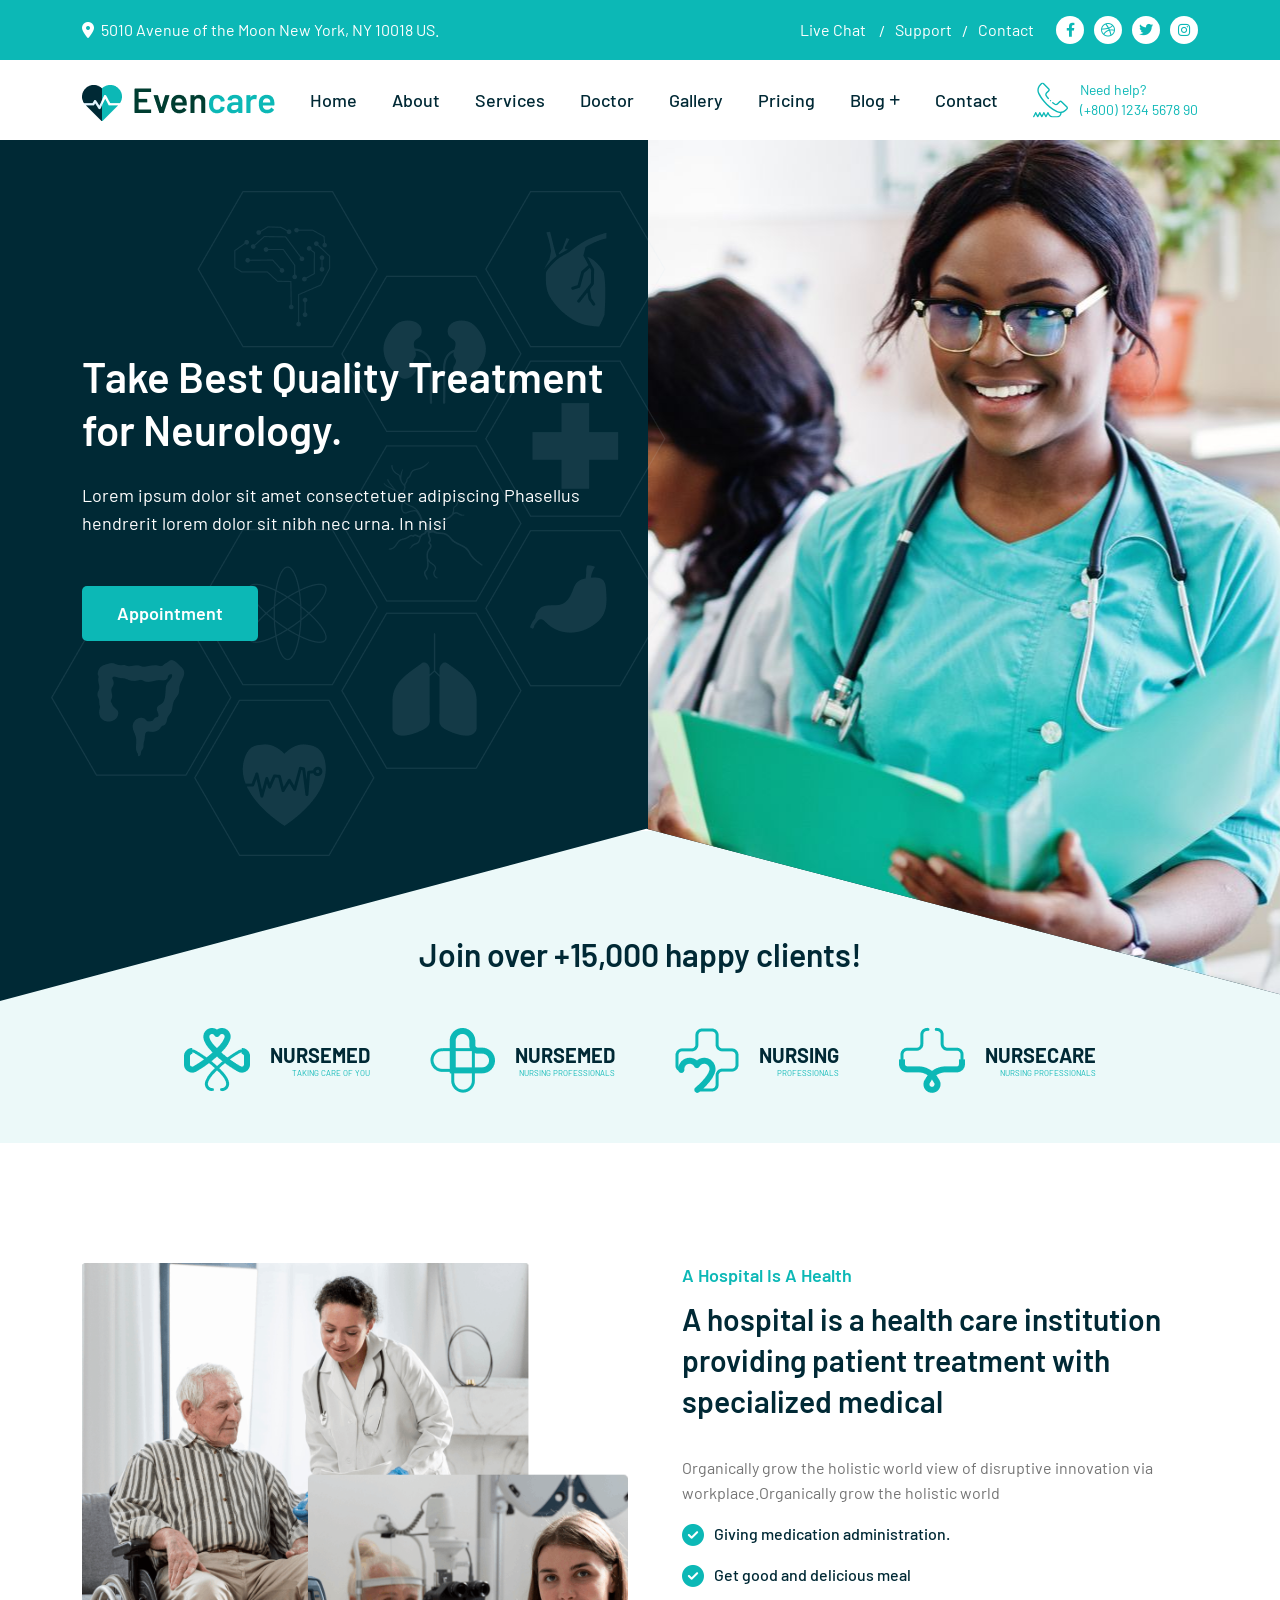
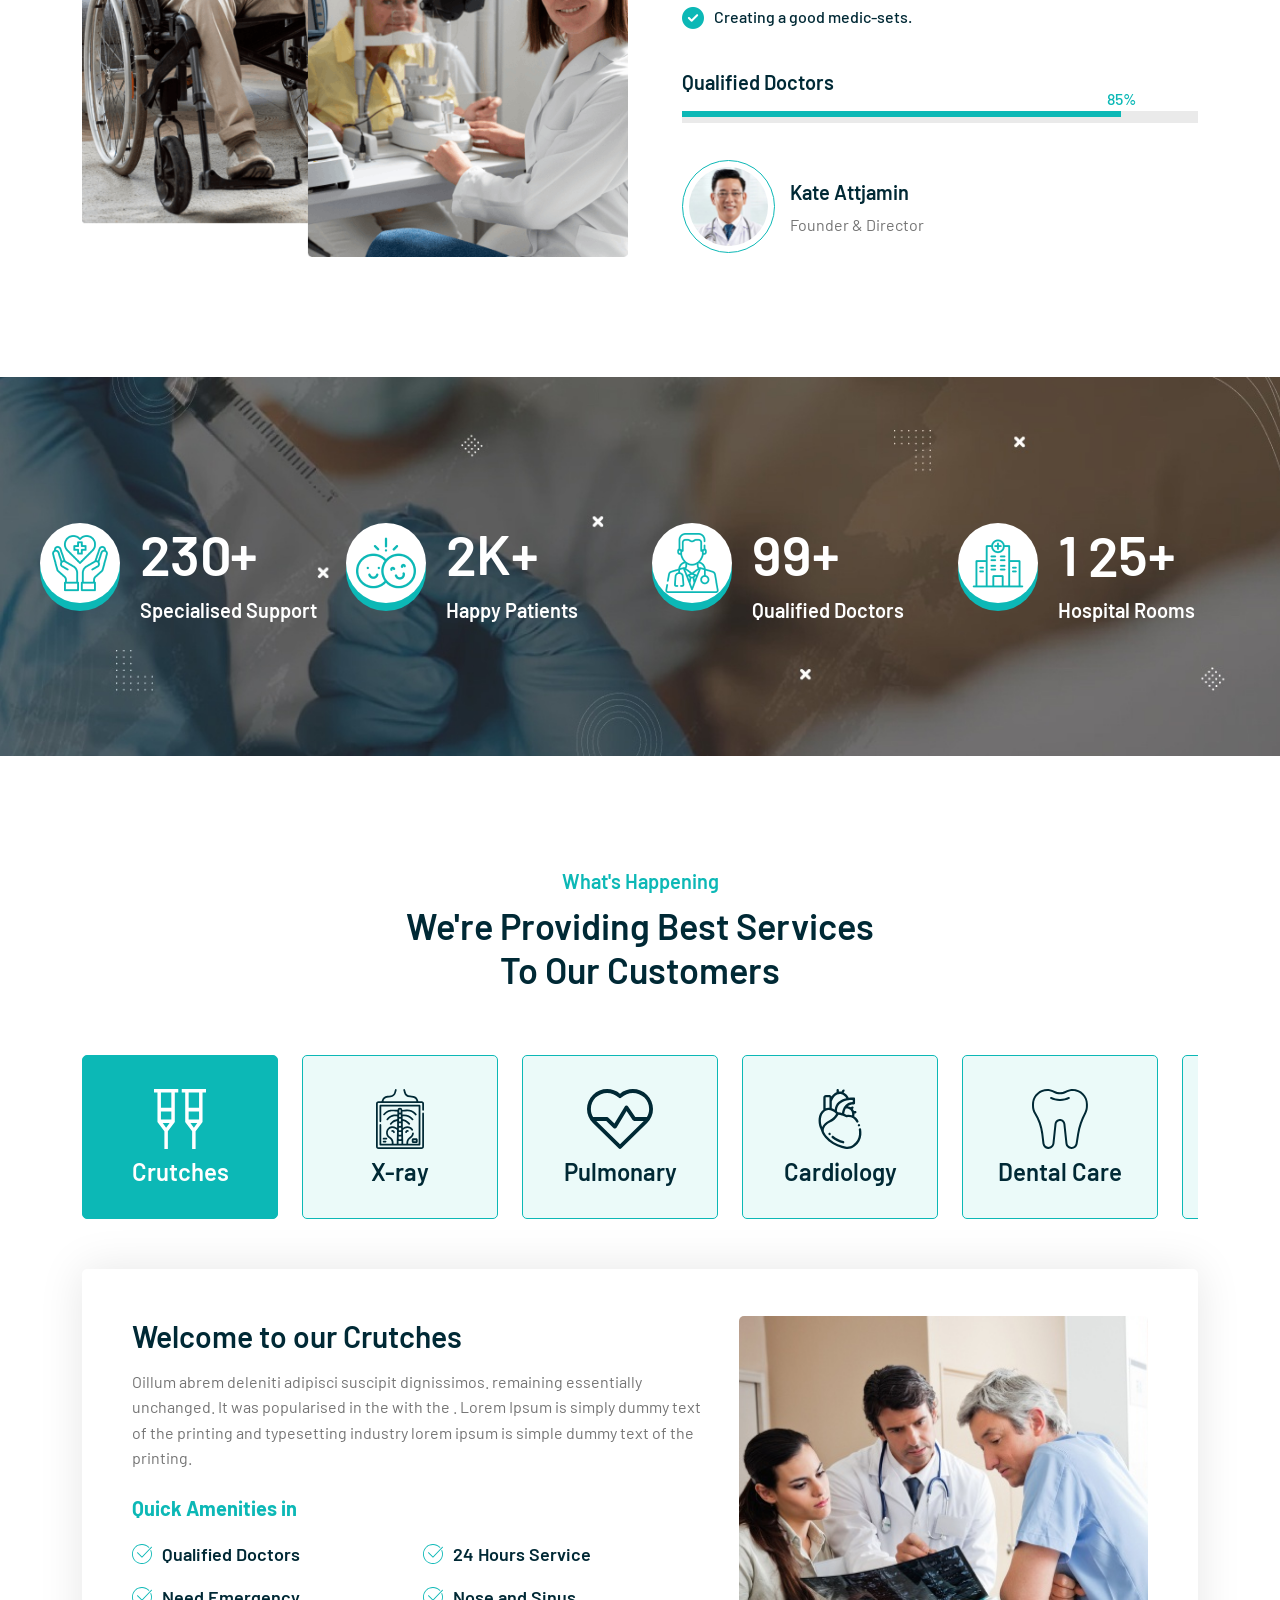
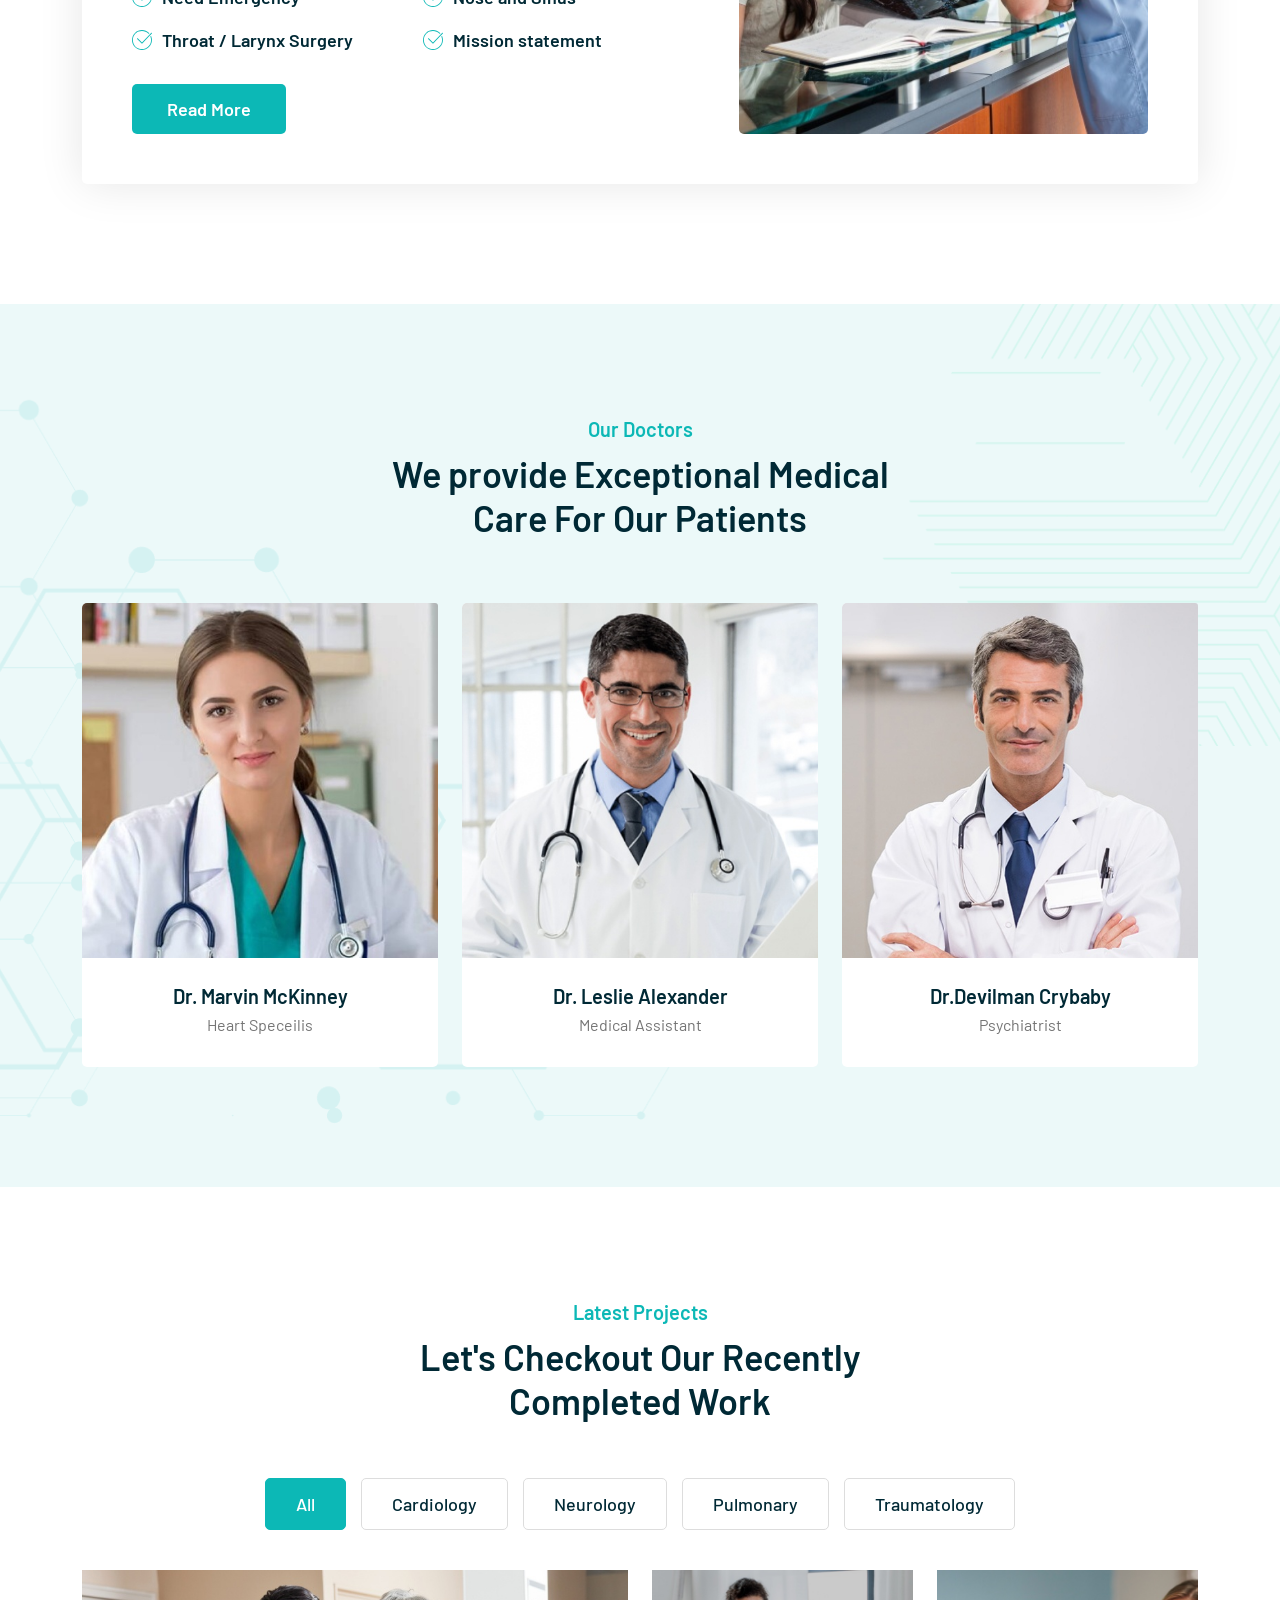
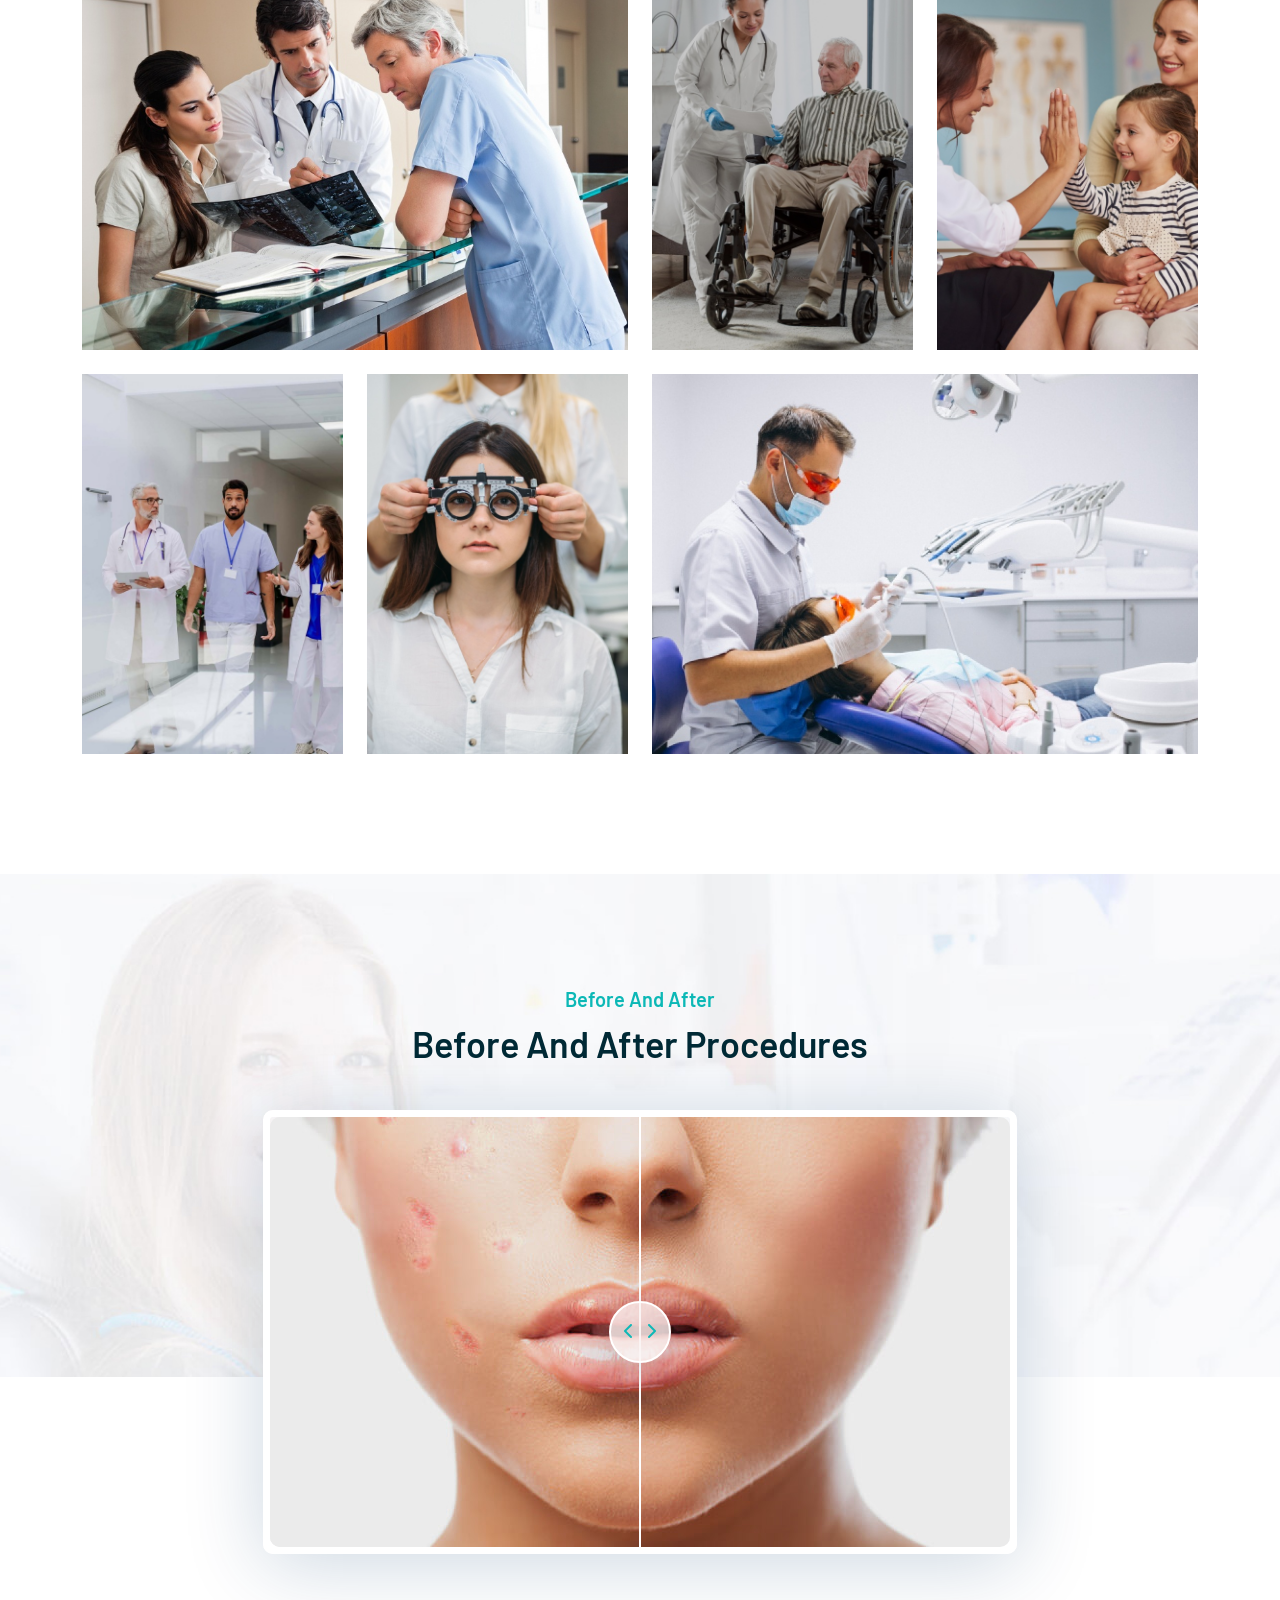
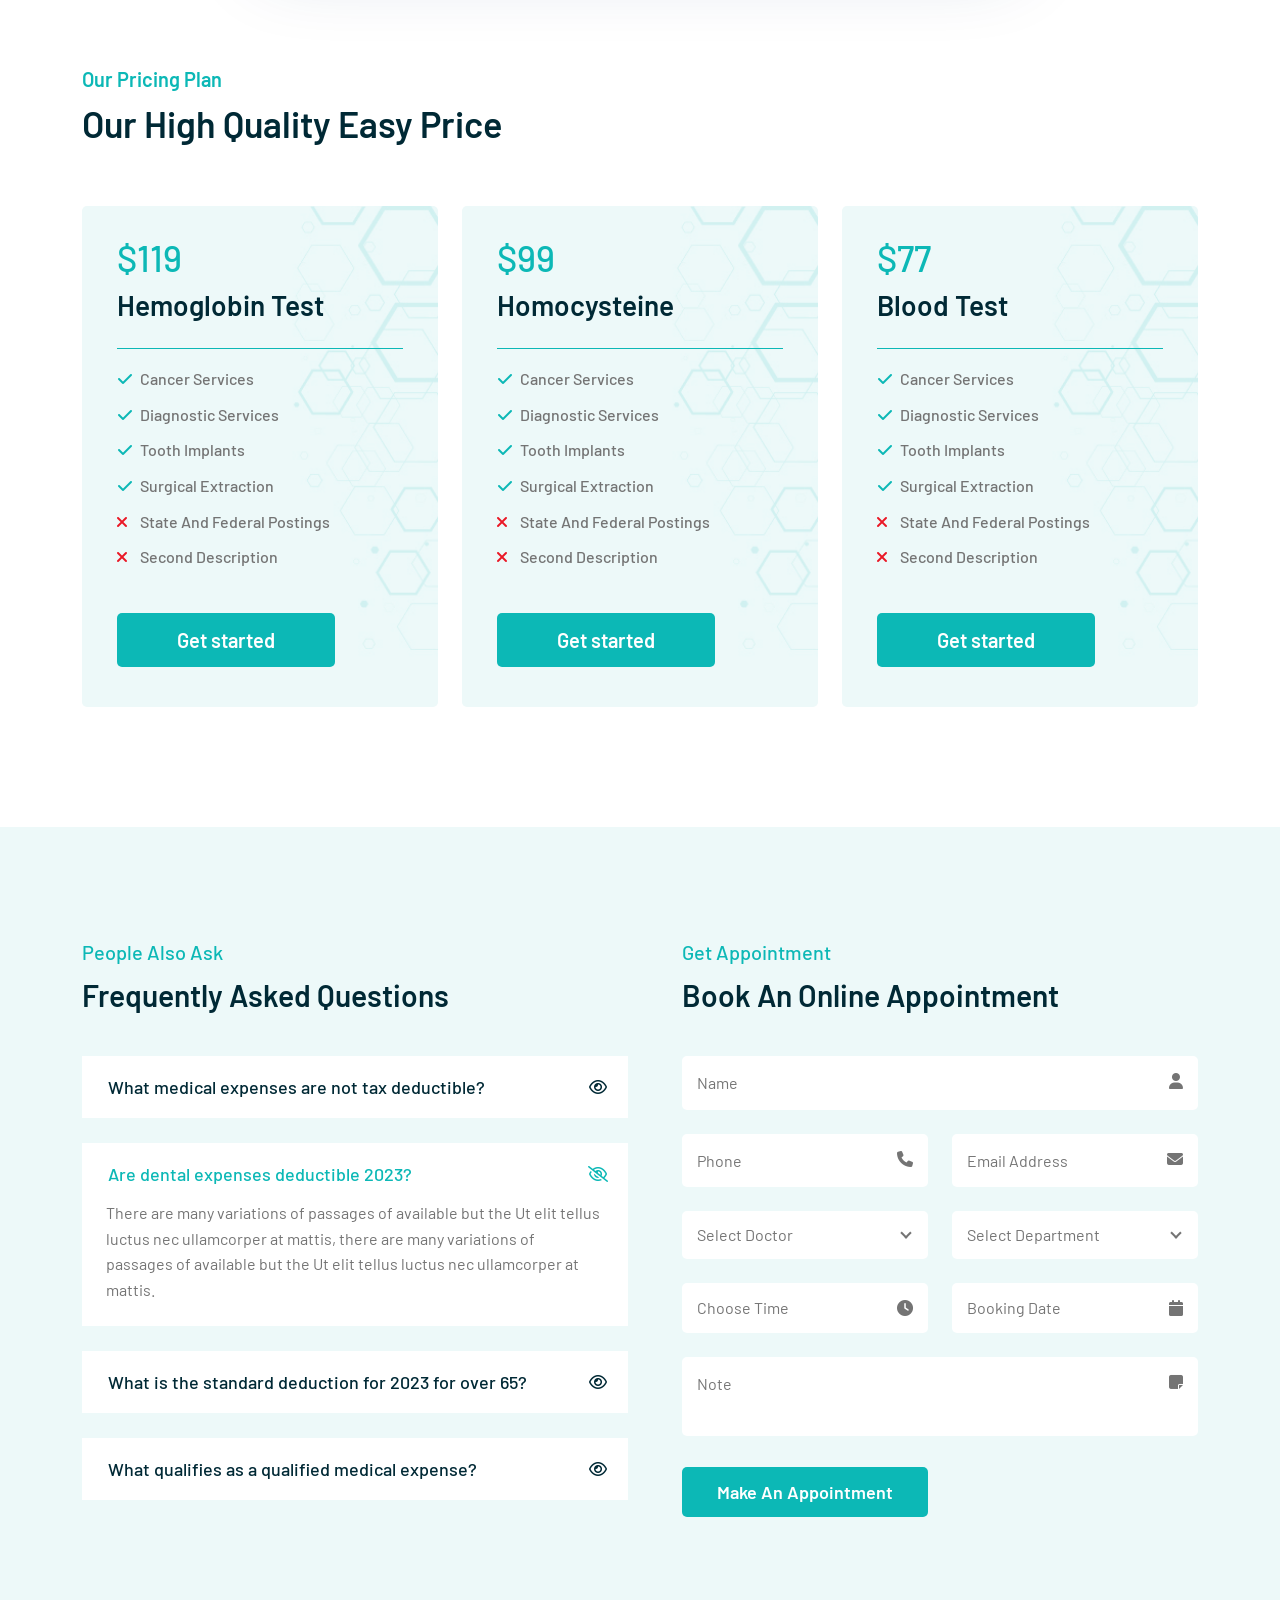
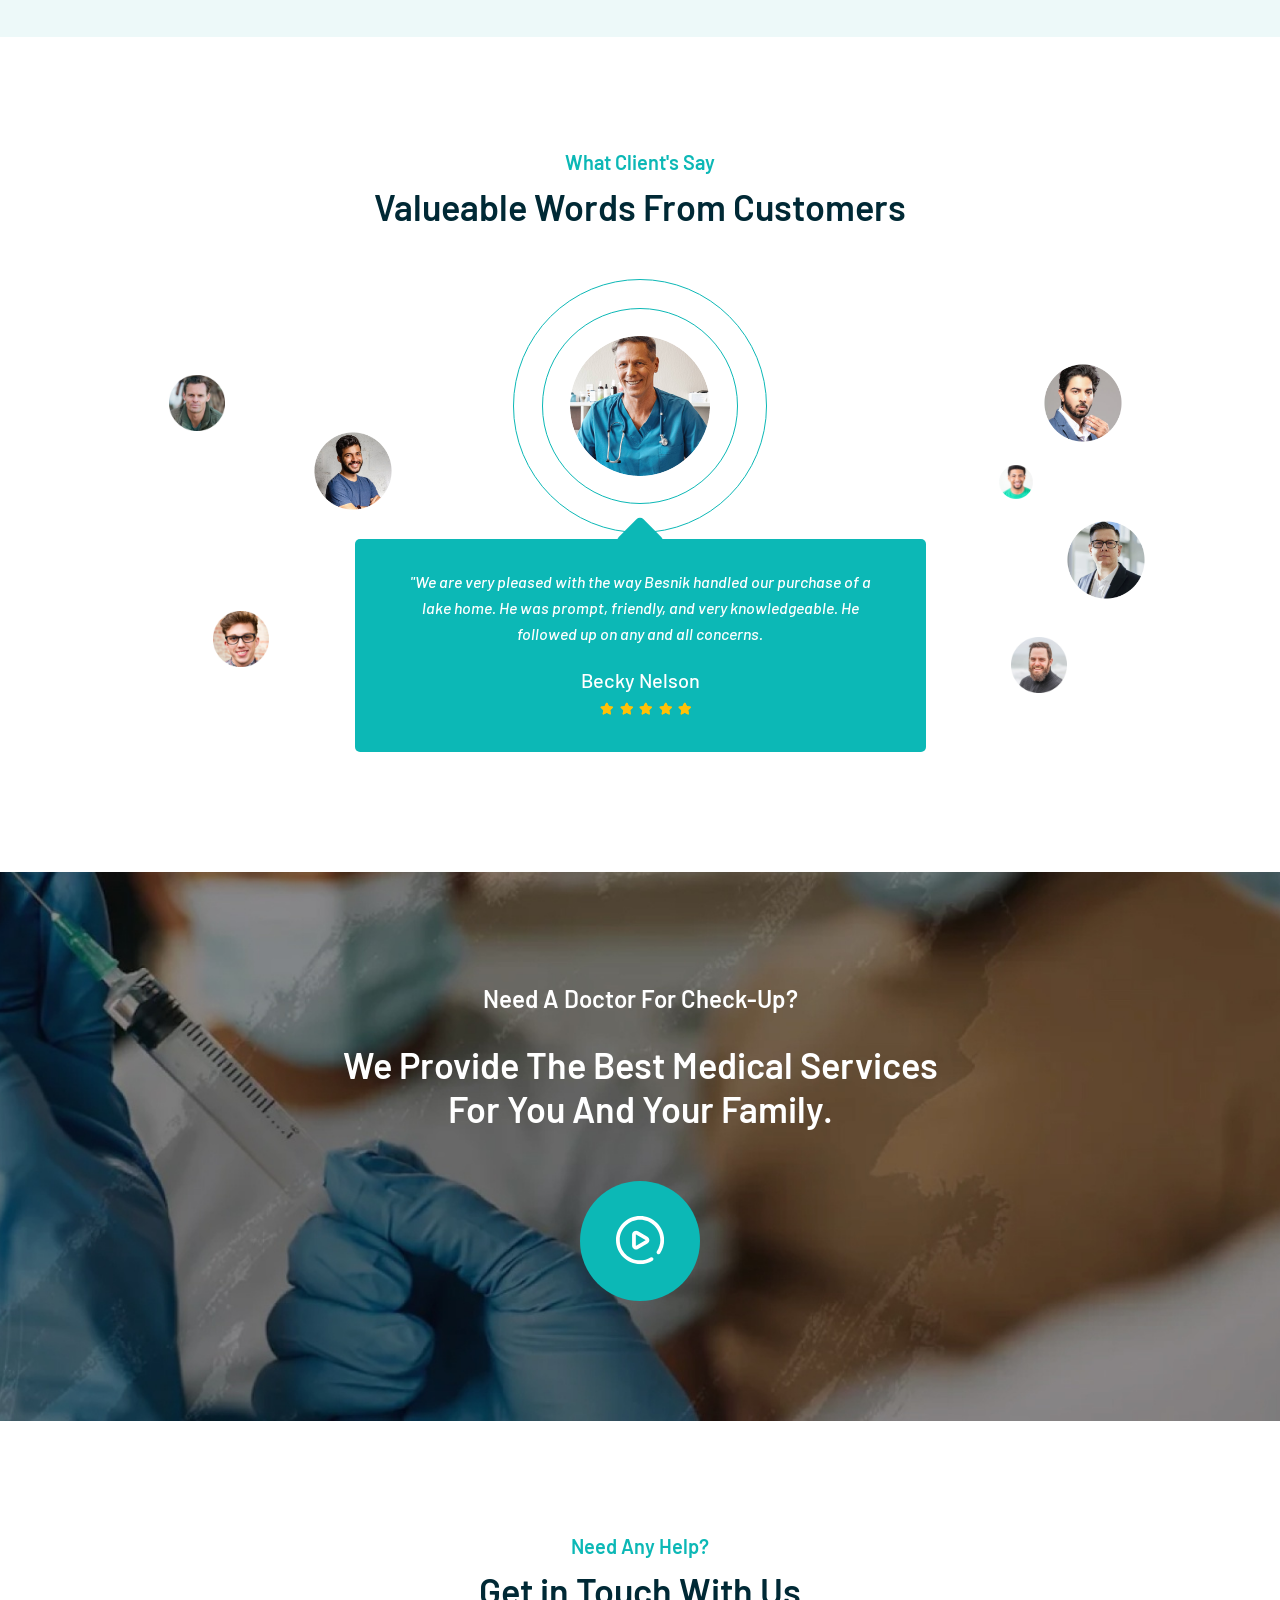
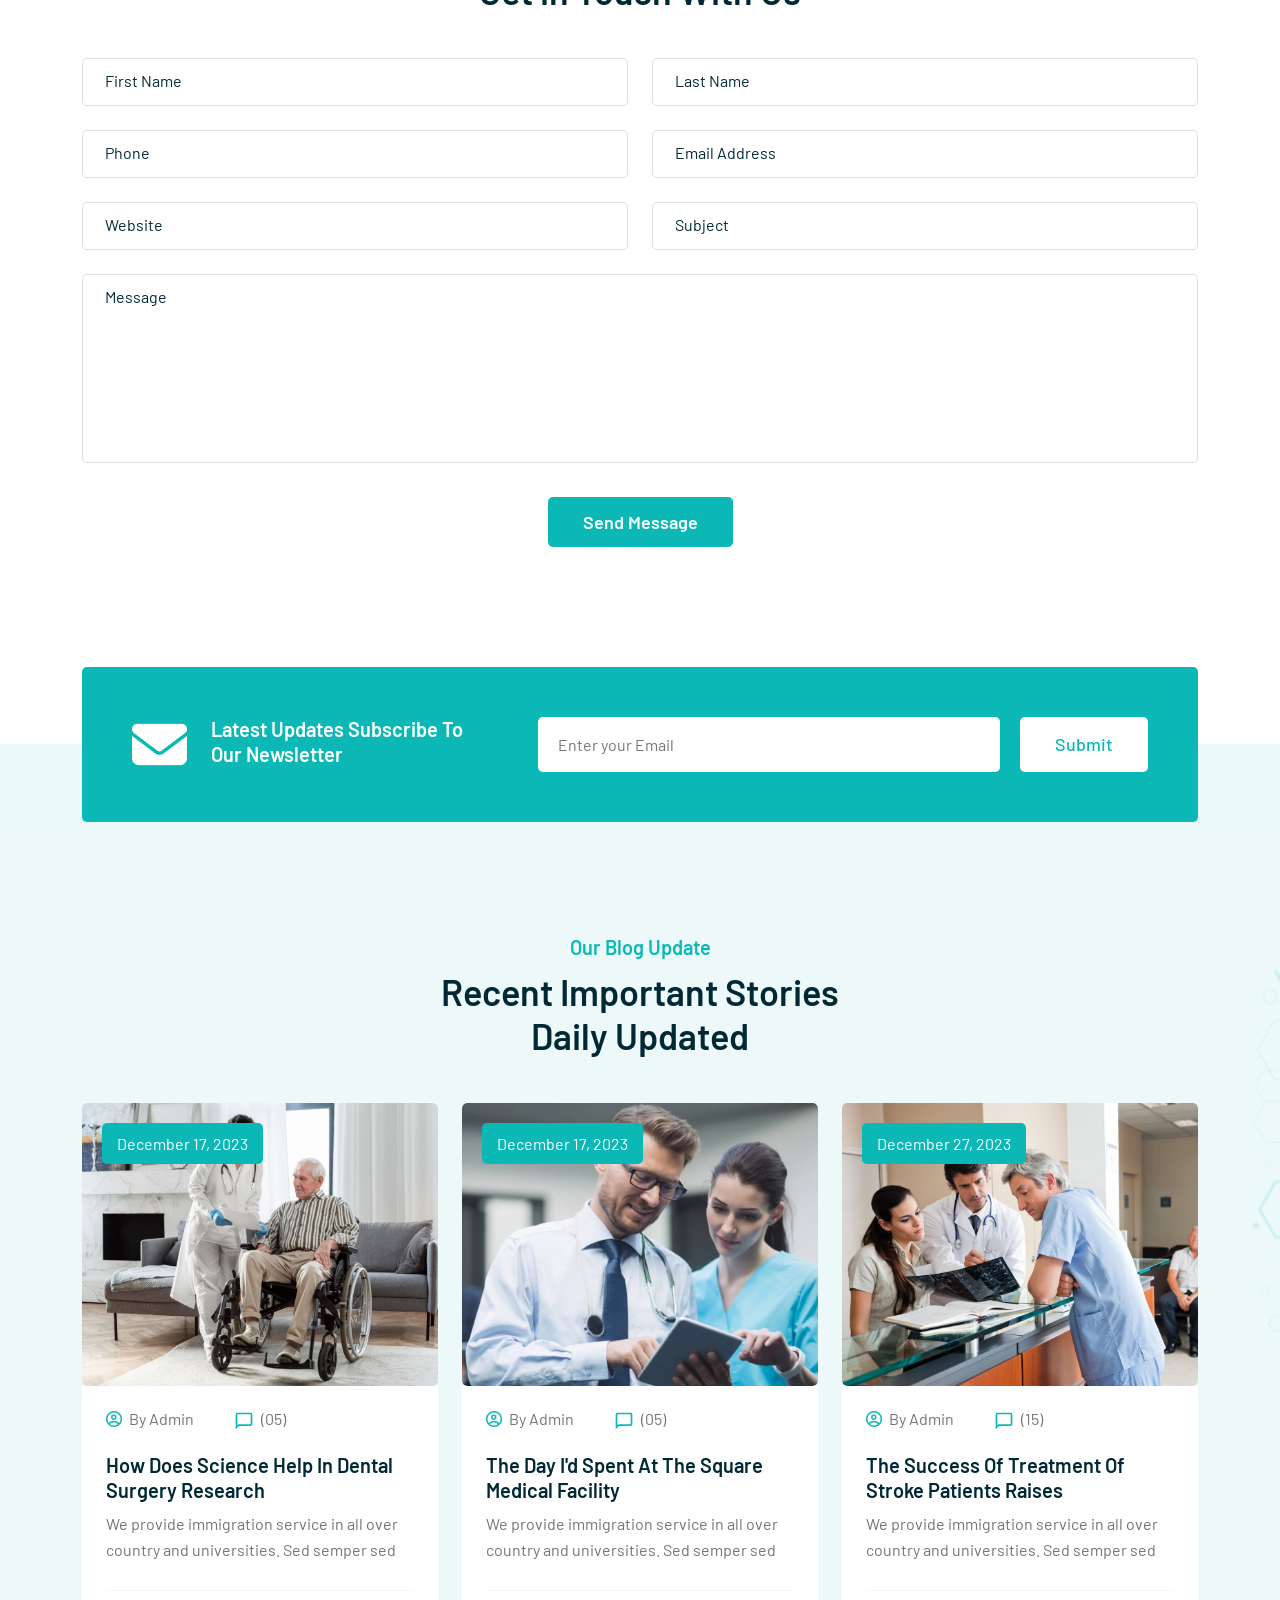
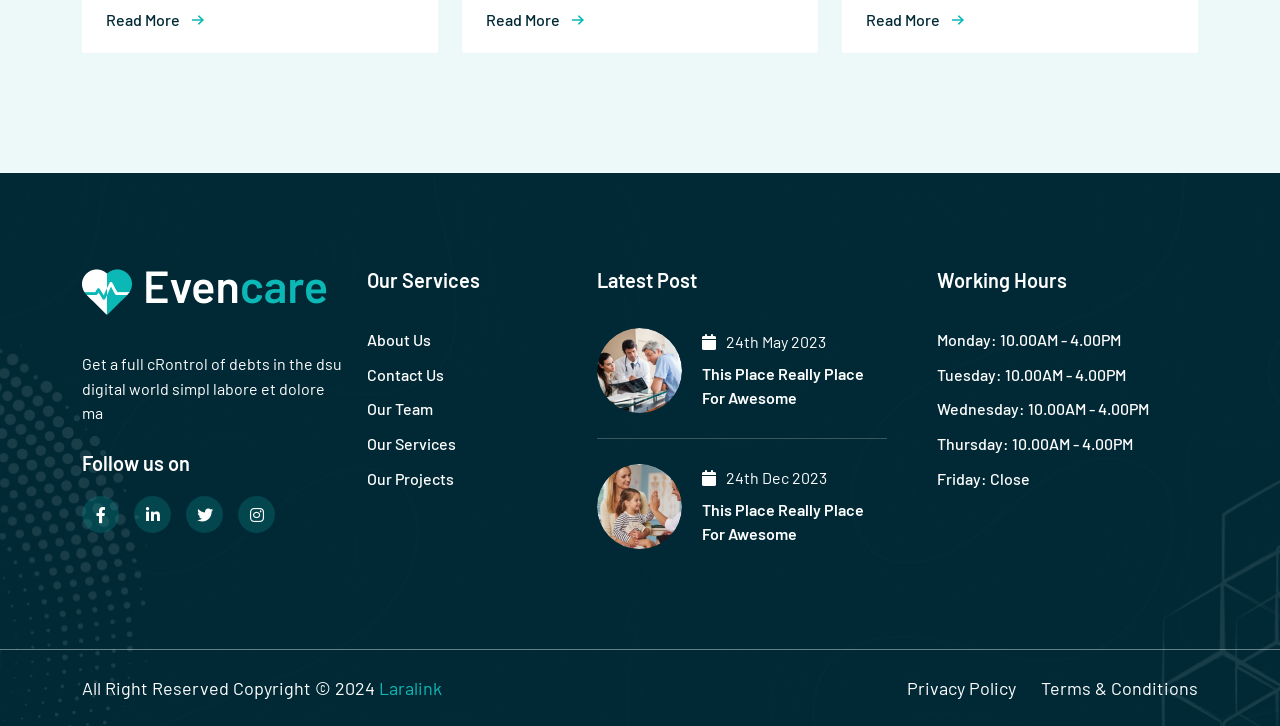
==== index.html @ 915d8359 "Complete Evencare landing page with all assets" ====
<!DOCTYPE html>
<html class="no-js" lang="en">
  <head>
    <!-- Meta Tags -->
    <meta charset="utf-8">
    <meta http-equiv="x-ua-compatible" content="ie=edge">
    <meta name="viewport" content="width=device-width, initial-scale=1">
    <meta name="author" content="Laralink">
    <!-- Favicon Icon -->
    <link rel="icon" href="assets/images/icons/favicon.png">
    <!-- Site Title -->
    <title>Evencare - Medical Landing Page HTML Template</title>
    <link rel="stylesheet" href="assets/css/bootstrap.min.css">
    <link rel="stylesheet" href="assets/css/fontawesome.min.css">
    <link rel="stylesheet" href="assets/css/animate.css">
    <link rel="stylesheet" href="assets/css/animated-text.css">
    <link rel="stylesheet" href="assets/css/slick.min.css">
    <link rel="stylesheet" href="assets/css/light_gallery.min.css">
    <link rel="stylesheet" href="assets/css/odometer.css">
    <link rel="stylesheet" href="assets/css/timepicker.min.css">
    <link rel="stylesheet" href="assets/css/jquery-ui.min.css">
    <link rel="stylesheet" href="assets/css/select2.min.css">
    <link rel="stylesheet" href="assets/css/style.css">
    <style>
      .cs_preloader { animation: autoHidePreloader 0.5s 3s forwards; }
      @keyframes autoHidePreloader { to { opacity: 0; visibility: hidden; pointer-events: none; } }
    </style>
  </head>
  <body>

  <!-- Start Header Section -->
  <header class="cs_site_header cs_style_1 cs_sticky_header">
    <div class="cs_top_header cs_accent_bg_v1">
      <div class="container">
        <div class="cs_top_header_in">
          <div class="cs_top_header_left">
           <div class="cs_top_nav cs_fs_16 cs_white_color">
              <i class="fa-solid fa-location-dot"></i>5010 Avenue of the Moon New York, NY 10018 US.
            </div>
          </div>
          <div class="cs_top_header_right">
            <ul class="cs_top_nav  cs_mp0">
              <li><a href="#">Live Chat </a></li>
              <li><a href="#">Support</a></li>
              <li><a href="#">Contact</a></li>
            </ul>
            <div class="cs_social_btns cs_style_1">
              <a href="https://www.facebook.com/" target="_blank"> <i class="fa-brands fa-facebook-f"></i></a>
              <a href="https://dribbble.com/" target="_blank"> <i class="fa-brands fa-dribbble"></i></a>
              <a href="https://twitter.com/" target="_blank"><i class="fa-brands fa-twitter"></i></a>
              <a href="https://www.instagram.com/" target="_blank"><i class="fa-brands fa-instagram"></i></a>
            </div>
          </div>
        </div>
      </div>
    </div>
    <div class="cs_main_header">
      <div class="container">
        <div class="cs_main_header_in">
          <div class="cs_main_header_left">
            <a class="cs_site_branding" href="index.html">
              <img src="assets/images/logo.png" alt="Logo">
            </a>
            <div class="cs_nav cs_primary_font">
              <ul class="cs_nav_list cs_fs_18">
                <li><a href="#home">Home</a></li>
                <li><a href="#about">About</a></li>
                <li><a href="#services">Services</a></li>
                <li><a href="#doctors">Doctor</a></li>
                <li><a href="#gallery">Gallery</a></li>
                <li><a href="#pricing">Pricing</a></li>
                <li class="menu_item_has_children"><a href="#blog">Blog</a>
                  <ul>
                  <li><a href="blog-right-sidebar.html">Blog Right Sidebar</a></li>
                  <li><a href="blog-left-sidebar.html">Blog Left Sidebar</a></li>
                  <li><a href="blog-list.html">Blog Grig 2</a></li>
                  <li><a href="blog-grid.html">Blog Grid 3</a></li>
                  <li><a href="blog-details-right-sidebar.html">Blog Details Right Sidebar</a></li>
                  <li><a href="blog-details-left-sidebar.html">Blog Details Left Sidebar</a></li>
                  <li><a href="blog-details-no-sidebar.html">Blog Details No Sidebar</a></li>
                </ul>
                </li>
                <li><a href="#contact">Contact</a></li>
              </ul>
            </div>
          </div>
          <div class="cs_main_header_right cs_accent_color_v1">
            <div class="cs_header_contact">
              <div class="cs_header_contact_icon text-accent">
               <img src="assets/images/icons/phone_icon_3.svg" alt="">
              </div>
              <div class="cs_header_contact_right">
                <h3 class="cs_fs_14 cs_normal cs_accent_color_v1 mb-0">Need help?</h3>
                <h3 class="cs_fs_14 cs_normal cs_accent_color_v1 mb-0">(+800) 1234 5678 90</h3>
              </div>
            </div>
          </div>
        </div>
      </div>
    </div>
  </header>
  <!-- End Header Section -->
  <!-- Start Hero Section -->
  <section class="cs_hero cs_style_1 position-relative" id="home">
    <div class="cs_hero_top cs_bg_filled cs_primary_bg">
      <div class="container">
        <div class="row cs_gap_y_30 align-items-center">
          <div class="col-lg-6">
            <div class="cs_hero_text">
              <h1 class="cs_hero_title cs_fs_60 cs_semibold cs_white_color wow fadeInDown">Take Best Quality Treatment for Neurology.</h1>
              <p class="cs_hero_subtitle cs_fs_18 cs_white_color">Lorem ipsum dolor sit amet consectetuer adipiscing Phasellus <br> hendrerit lorem dolor sit nibh nec urna. In nisi</p>
              <a href="#appointment" class="cs_btn cs_style_1 cs_fs_18 cs_semibold cs_accent_bg_v1 cs_white_color">Appointment</a>
            </div>
            <div class="cs_hero_shape1 position-absolute">
              <img src="assets/images/hero_shape_1.png" alt="Hero Shape">
            </div>
          </div>
          <div class="col-lg-6">
            <div class="cs_hero_thumb cs_bg_filled" data-src="assets/images/hero_img_1.jpeg">
            </div>
          </div>
        </div>
      </div>
    </div>
    <div class="cs_hero_bottom cs_accent_v1_light">
      <div class="container">
       <h2 class="cs_hero_title cs_fs_40 cs_semibold text-center mb-0">Join over +15,000 happy clients!</h2>
       <div class="cs_height_50 cs_height_lg_30"></div>
      <div class="cs_features_list cs_style_1">
        <div class="cs_iconbox cs_style_1">
          <div class="cs_iconbox_icon">
            <img src="assets/images/icons/feature_logo_1.png" alt="Logo">
          </div>
          <div class="cs_iconbox_info text-end">
            <h3 class="cs_iconbox_title cs_fs_24 cs_bold mb-0">NurseMed</h3>
            <p class="cs_iconbox_subtitle cs_fs_8 cs_accent_color_v1 mb-0">TAKING CARE OF YOU </p>
          </div>
        </div>
        <div class="cs_iconbox cs_style_1">
          <div class="cs_iconbox_icon">
            <img src="assets/images/icons/feature_logo_2.png" alt="Logo">
          </div>
          <div class="cs_iconbox_info text-end">
            <h3 class="cs_iconbox_title cs_fs_24 cs_bold mb-0">NURSEMED</h3>
            <p class="cs_iconbox_subtitle cs_fs_8 cs_accent_color_v1 mb-0">NURSING PROFESSIONALS </p>
          </div>
        </div>
        <div class="cs_iconbox cs_style_1">
          <div class="cs_iconbox_icon">
            <img src="assets/images/icons/feature_logo_3.png" alt="Logo">
          </div>
          <div class="cs_iconbox_info text-end">
            <h3 class="cs_iconbox_title cs_fs_24 cs_bold mb-0">NURSING</h3>
            <p class="cs_iconbox_subtitle cs_fs_8 cs_accent_color_v1 mb-0">PROFESSIONALS</p>
          </div>
        </div>
        <div class="cs_iconbox cs_style_1">
          <div class="cs_iconbox_icon">
            <img src="assets/images/icons/feature_logo_4.png" alt="Logo">
          </div>
          <div class="cs_iconbox_info text-end">
            <h3 class="cs_iconbox_title cs_fs_24 cs_bold mb-0">NurseCare</h3>
            <p class="cs_iconbox_subtitle cs_fs_8 cs_accent_color_v1 mb-0">NURSING PROFESSIONALS</p>
          </div>
        </div>
      </div>
      </div>
    </div>
  </section>
  <!-- End Hero Section -->
  <!-- Start About Section -->
   <section class="cs_about cs_style_1" id="about">
    <div class="cs_height_120 cs_height_lg_80"></div>
    <div class="container">
      <div class="row cs_gap_y_40 align-items-center">
        <div class="col-lg-6">
          <div class="cs_about_thumb wow fadeInLeft">
            <img src="assets/images/about_left.png" alt="About Thumb">
          </div>
        </div>
        <div class="col-lg-6">
          <div class="cs_pl_30">
            <div class="cs_section_heading cs_style_1">
              <h3 class="cs_section_title_up cs_accent_color_v1 cs_semibold cs_fs_18">A Hospital is a Health</h3>
              <h2 class="cs_section_title cs_semibold cs_fs_35 mb-0">A hospital is a health care institution providing patient treatment with specialized medical</h2>
            </div>
            <div class="cs_height_32 cs_height_lg_20"></div>
              <p class="cs_about_text">Organically grow the holistic world view of disruptive innovation via workplace.Organically grow the holistic world</p>
            <ul class="cs_list cs_style_1 cs_mp0 cs_primary_color cs_medium">
              <li>
                <i class="fa-solid fa-circle-check cs_accent_color_v1"></i>
                Giving medication administration.</li>
              <li>
                <i class="fa-solid fa-circle-check cs_accent_color_v1"></i>
                Get good and delicious meal</li>
              <li>
                <i class="fa-solid fa-circle-check cs_accent_color_v1"></i>
                Creating a good medic-sets.
              </li>
            </ul>
              <div class="cs_review_progress_wrap">
                <div class="cs_progress_text">
                  <h3 class="cs_fs_20 cs_semibold mb-0">Qualified Doctors</h3>
                </div>
                <div class="cs_progress_container">
                  <div class="cs_progress" data-progress="85">
                    <div class="cs_progress_percentage">
                      <div class="progress_value"><span>85%</span></div>
                    </div>
                  </div>
                </div>
              </div>
              <div class="cs_author_card">
                <div class="cs_author_thumb cs_center">
                  <img src="assets/images/avatar_1.jpeg" alt="Author">
                </div>
                <div class="cs_author_info">
                  <h3 class="cs_author_title cs_fs_20 cs_semibold">Kate Attjamin</h3>
                  <p class="mb-0">Founder & Director</p>
                </div>
              </div>
          </div>
        </div>
      </div>
    </div>
    <div class="cs_height_120 cs_height_lg_80"></div>
  </section>
  <!-- End About Section -->
  <!-- Start Counter Section -->
  <section class="cs_counting cs_bg_filed cs_primary_bg" data-src="assets/images/counter_bg.jpeg">
    <div class="cs_height_133 cs_height_lg_80"></div>
    <div class="container-fluid">
      <div class="row cs_gap_y_40 align-items-center justify-content-between">
        <div class="col-xl-3 col-md-6">
          <div class="cs_funfact cs_style_1">
            <div class="cs_funfact_icon cs_center">
              <img src="assets/images/icons/funfact_icon_1.png" alt="Icon">
            </div>
            <div class="cs_funfact_text">
              <h2 class="cs_counter_number cs_fs_65 cs_white_color d-flex align-items-center cs_semibold"><span
                  data-count-to="230" class="odometer"></span>+</h2>
              <p class="cs_counter_title cs_fs_24 cs_semibold cs_white_color mb-0">Specialised Support</p>
            </div>
          </div>
        </div>
        <div class="col-xl-3 col-md-6">
          <div class="cs_funfact cs_style_1">
            <div class="cs_funfact_icon cs_center">
              <img src="assets/images/icons/funfact_icon_2.png" alt="Icon">
            </div>
            <div class="cs_funfact_text">
              <h2 class="cs_counter_number cs_fs_65 cs_white_color d-flex align-items-center cs_semibold"><span data-count-to="2" class="odometer"></span>K+</h2>
              <p class="cs_counter_title cs_fs_24 cs_semibold cs_white_color mb-0">Happy Patients</p>
            </div>
          </div>
        </div>
        <div class="col-xl-3 col-md-6">
          <div class="cs_funfact cs_style_1">
            <div class="cs_funfact_icon cs_center">
              <img src="assets/images/icons/funfact_icon_3.png" alt="Icon">
            </div>
            <div class="cs_funfact_text">
              <h2 class="cs_counter_number cs_fs_65 cs_white_color d-flex align-items-center cs_semibold"><span
                  data-count-to="99" class="odometer"></span>+</h2>
              <p class="cs_counter_title cs_fs_24 cs_semibold cs_white_color mb-0">Qualified Doctors</p>
            </div>
          </div>
        </div>
        <div class="col-xl-3 col-md-6">
          <div class="cs_funfact cs_style_1">
            <div class="cs_funfact_icon cs_center">
              <img src="assets/images/icons/funfact_icon_4.png" alt="Icon">
            </div>
            <div class="cs_funfact_text">
              <h2 class="cs_counter_number cs_fs_65 cs_white_color d-flex align-items-center cs_semibold"><span
                  data-count-to="125" class="odometer"></span>+</h2>
              <p class="cs_counter_title cs_fs_24 cs_semibold cs_white_color mb-0">Hospital Rooms</p>
            </div>
          </div>
        </div>
      </div>
    </div>
    <div class="cs_height_133 cs_height_lg_80"></div>
  </section>
  <!-- End Counter Section -->
  <!-- Start Service Section -->
  <section id="services">
    <div class="cs_height_120 cs_height_lg_80"></div>
    <div class="container">
      <div class="cs_section_heading cs_style_1 text-center">
        <h3 class="cs_section_title_up cs_accent_color_v1 cs_semibold cs_fs_24">What's Happening</h3>
        <h2 class="cs_section_title cs_semibold cs_fs_45 wow fadeInUp mb-0">We're Providing Best Services <br> To Our Customers</h2>
      </div>
      <div class="cs_height_63 cs_height_lg_40"></div>
    </div>
    <div class="container">
      <div class="cs_tabs">
        <ul class="cs_tab_links cs_style_1 cs_mp0">
          <li class="active">
            <a href="#crutches">
              <img src="assets/images/icons/crutches.svg" alt="Icon">
              <span>Crutches</span>
            </a>
          </li>
          <li>
            <a href="#x_ray">
              <img src="assets/images/icons/xray.svg" alt="Icon">
              <span>X-ray</span>
            </a>
          </li>
          <li>
            <a href="#pulmonary">
              <img src="assets/images/icons/pulmonary.svg" alt="Icon">
              <span>Pulmonary</span>
            </a>
          </li>
          <li>
            <a href="#cardiology">
              <img src="assets/images/icons/cardiology.svg" alt="Icon">
              <span>Cardiology</span>
            </a>
          </li>
          <li>
            <a href="#dental">
              <img src="assets/images/icons/dental.svg" alt="Icon">
              <span>Dental Care</span>
            </a>
          </li>
          <li>
            <a href="#neurology">
              <img src="assets/images/icons/neurology.svg" alt="Icon">
              <span>Neurology</span>
            </a>
          </li>
        </ul>
        <div class="cs_height_50 cs_height_lg_40"></div>
        <div class="tab-content">
          <div id="crutches" class="cs_tab active">
            <div class="cs_card cs_style_1 cs_white_bg cs_radius_5">
              <div class="row cs_gap_y_20">
                <div class="col-lg-7">
                  <div class="cs_card_text">
                    <h2 class="cs_card_title cs_fs_35 cs_semibold">Welcome to our Crutches</h2>
                    <p class="cs_card_subtitle">Oillum abrem deleniti adipisci suscipit dignissimos. remaining essentially unchanged. It was popularised in the with the . Lorem Ipsum is simply dummy text of the printing and typesetting industry lorem ipsum is simple dummy text of the printing.</p>
                    <h3 class="cs_list_title cs_fs_20 cs_bold cs_accent_color_v1">Quick Amenities in</h3>
                    <ul class="cs_list cs_style_2 cs_mp0 cs_fs_18 cs_primary_color cs_semibold">
                      <li>
                        <i><img src="assets/images/icons/checked_icon.svg" alt="Icon"></i>
                        Qualified Doctors
                      </li>
                      <li>
                        <i><img src="assets/images/icons/checked_icon.svg" alt="Icon"></i>
                        24 Hours Service
                      </li>
                      <li>
                        <i><img src="assets/images/icons/checked_icon.svg" alt="Icon"></i>
                        Need Emergency
                      </li>
                      <li>
                        <i><img src="assets/images/icons/checked_icon.svg" alt="Icon"></i>
                        Nose and Sinus
                      </li>
                      <li>
                        <i><img src="assets/images/icons/checked_icon.svg" alt="Icon"></i>
                        Throat / Larynx Surgery
                      </li>
                      <li>
                        <i><img src="assets/images/icons/checked_icon.svg" alt="Icon"></i>
                        Mission statement
                      </li>
                    </ul>
                    <a href="#" class="cs_btn cs_style_1 cs_size_md cs_fs_18 cs_semibold cs_accent_bg_v1 cs_white_color">Read More</a>
                  </div>
                </div>
                <div class="col-lg-5 text-end">
                  <div class="cs_card_thumb cs_radius_5">
                    <img src="assets/images/department_img_1.jpeg" alt="Department Image">
                  </div>
                </div>
              </div>
            </div>
          </div>
          <div id="x_ray" class="cs_tab">
            <div class="cs_card cs_style_1 cs_white_bg cs_radius_5">
              <div class="row cs_gap_y_20">
                <div class="col-lg-7">
                  <div class="cs_card_text">
                    <h2 class="cs_card_title cs_fs_35 cs_semibold">Welcome to our X-Ray</h2>
                    <p class="cs_card_subtitle">Oillum abrem deleniti adipisci suscipit dignissimos. remaining essentially unchanged. It was popularised in the with the . Lorem Ipsum is simply dummy text of the printing and typesetting industry lorem ipsum is simple dummy text of the printing.</p>
                    <h3 class="cs_list_title cs_fs_20 cs_bold cs_accent_color_v1">Quick Amenities in</h3>
                    <ul class="cs_list cs_style_2 cs_mp0 cs_fs_18 cs_primary_color cs_semibold">
                      <li><i><img src="assets/images/icons/checked_icon.svg" alt="Icon"></i> Qualified Doctors</li>
                      <li><i><img src="assets/images/icons/checked_icon.svg" alt="Icon"></i> 24 Hours Service</li>
                      <li><i><img src="assets/images/icons/checked_icon.svg" alt="Icon"></i> Need Emergency</li>
                      <li><i><img src="assets/images/icons/checked_icon.svg" alt="Icon"></i> Nose and Sinus</li>
                      <li><i><img src="assets/images/icons/checked_icon.svg" alt="Icon"></i> Throat / Larynx Surgery</li>
                      <li><i><img src="assets/images/icons/checked_icon.svg" alt="Icon"></i> Mission statement</li>
                    </ul>
                    <a href="#" class="cs_btn cs_style_1 cs_size_md cs_fs_18 cs_semibold cs_accent_bg_v1 cs_white_color">Read More</a>
                  </div>
                </div>
                <div class="col-lg-5 text-end">
                  <div class="cs_card_thumb cs_radius_5">
                    <img src="assets/images/department_img_2.jpeg" alt="Department Image">
                  </div>
                </div>
              </div>
            </div>
          </div>
          <div id="pulmonary" class="cs_tab">
            <div class="cs_card cs_style_1 cs_white_bg cs_radius_5">
              <div class="row cs_gap_y_20">
                <div class="col-lg-7">
                  <div class="cs_card_text">
                    <h2 class="cs_card_title cs_fs_35 cs_semibold">Welcome to our Pulmonary</h2>
                    <p class="cs_card_subtitle">Oillum abrem deleniti adipisci suscipit dignissimos. remaining essentially unchanged. It was popularised in the with the . Lorem Ipsum is simply dummy text of the printing and typesetting industry lorem ipsum is simple dummy text of the printing.</p>
                    <h3 class="cs_list_title cs_fs_20 cs_bold cs_accent_color_v1">Quick Amenities in</h3>
                    <ul class="cs_list cs_style_2 cs_mp0 cs_fs_18 cs_primary_color cs_semibold">
                      <li><i><img src="assets/images/icons/checked_icon.svg" alt="Icon"></i> Qualified Doctors</li>
                      <li><i><img src="assets/images/icons/checked_icon.svg" alt="Icon"></i> 24 Hours Service</li>
                      <li><i><img src="assets/images/icons/checked_icon.svg" alt="Icon"></i> Need Emergency</li>
                      <li><i><img src="assets/images/icons/checked_icon.svg" alt="Icon"></i> Nose and Sinus</li>
                      <li><i><img src="assets/images/icons/checked_icon.svg" alt="Icon"></i> Throat / Larynx Surgery</li>
                      <li><i><img src="assets/images/icons/checked_icon.svg" alt="Icon"></i> Mission statement</li>
                    </ul>
                    <a href="#" class="cs_btn cs_style_1 cs_size_md cs_fs_18 cs_semibold cs_accent_bg_v1 cs_white_color">Read More</a>
                  </div>
                </div>
                <div class="col-lg-5 text-end">
                  <div class="cs_card_thumb cs_radius_5">
                    <img src="assets/images/department_img_3.jpeg" alt="Department Image">
                  </div>
                </div>
              </div>
            </div>
          </div>
          <div id="cardiology" class="cs_tab">
            <div class="cs_card cs_style_1 cs_white_bg cs_radius_5">
              <div class="row cs_gap_y_20">
                <div class="col-lg-7">
                  <div class="cs_card_text">
                    <h2 class="cs_card_title cs_fs_35 cs_semibold">Welcome to our Cardiology</h2>
                    <p class="cs_card_subtitle">Oillum abrem deleniti adipisci suscipit dignissimos. remaining essentially unchanged. It was popularised in the with the . Lorem Ipsum is simply dummy text of the printing and typesetting industry lorem ipsum is simple dummy text of the printing.</p>
                    <h3 class="cs_list_title cs_fs_20 cs_bold cs_accent_color_v1">Quick Amenities in</h3>
                    <ul class="cs_list cs_style_2 cs_mp0 cs_fs_18 cs_primary_color cs_semibold">
                      <li><i><img src="assets/images/icons/checked_icon.svg" alt="Icon"></i> Qualified Doctors</li>
                      <li><i><img src="assets/images/icons/checked_icon.svg" alt="Icon"></i> 24 Hours Service</li>
                      <li><i><img src="assets/images/icons/checked_icon.svg" alt="Icon"></i> Need Emergency</li>
                      <li><i><img src="assets/images/icons/checked_icon.svg" alt="Icon"></i> Nose and Sinus</li>
                      <li><i><img src="assets/images/icons/checked_icon.svg" alt="Icon"></i> Throat / Larynx Surgery</li>
                      <li><i><img src="assets/images/icons/checked_icon.svg" alt="Icon"></i> Mission statement</li>
                    </ul>
                    <a href="#" class="cs_btn cs_style_1 cs_size_md cs_fs_18 cs_semibold cs_accent_bg_v1 cs_white_color">Read More</a>
                  </div>
                </div>
                <div class="col-lg-5 text-end">
                  <div class="cs_card_thumb cs_radius_5">
                    <img src="assets/images/department_img_4.jpeg" alt="Department Image">
                  </div>
                </div>
              </div>
            </div>
          </div>
          <div id="dental" class="cs_tab">
            <div class="cs_card cs_style_1 cs_white_bg cs_radius_5">
              <div class="row cs_gap_y_20">
                <div class="col-lg-7">
                  <div class="cs_card_text">
                    <h2 class="cs_card_title cs_fs_35 cs_semibold">Welcome to our Dental</h2>
                    <p class="cs_card_subtitle">Oillum abrem deleniti adipisci suscipit dignissimos. remaining essentially unchanged. It was popularised in the with the . Lorem Ipsum is simply dummy text of the printing and typesetting industry lorem ipsum is simple dummy text of the printing.</p>
                    <h3 class="cs_list_title cs_fs_20 cs_bold cs_accent_color_v1">Quick Amenities in</h3>
                    <ul class="cs_list cs_style_2 cs_mp0 cs_fs_18 cs_primary_color cs_semibold">
                      <li><i><img src="assets/images/icons/checked_icon.svg" alt="Icon"></i> Qualified Doctors</li>
                      <li><i><img src="assets/images/icons/checked_icon.svg" alt="Icon"></i> 24 Hours Service</li>
                      <li><i><img src="assets/images/icons/checked_icon.svg" alt="Icon"></i> Need Emergency</li>
                      <li><i><img src="assets/images/icons/checked_icon.svg" alt="Icon"></i> Nose and Sinus</li>
                      <li><i><img src="assets/images/icons/checked_icon.svg" alt="Icon"></i> Throat / Larynx Surgery</li>
                      <li><i><img src="assets/images/icons/checked_icon.svg" alt="Icon"></i> Mission statement</li>
                    </ul>
                    <a href="#" class="cs_btn cs_style_1 cs_size_md cs_fs_18 cs_semibold cs_accent_bg_v1 cs_white_color">Read More</a>
                  </div>
                </div>
                <div class="col-lg-5 text-end">
                  <div class="cs_card_thumb cs_radius_5">
                    <img src="assets/images/department_img_5.jpeg" alt="Department Image">
                  </div>
                </div>
              </div>
            </div>
          </div>
          <div id="neurology" class="cs_tab">
            <div class="cs_card cs_style_1 cs_white_bg cs_radius_5">
              <div class="row cs_gap_y_20">
                <div class="col-lg-7">
                  <div class="cs_card_text">
                    <h2 class="cs_card_title cs_fs_35 cs_semibold">Welcome to our Neurology</h2>
                    <p class="cs_card_subtitle">Oillum abrem deleniti adipisci suscipit dignissimos. remaining essentially unchanged. It was popularised in the with the.Lorem Ipsum is simply dummy text of the printing and typesetting industry lorem ipsum is simple dummy text of the printing.</p>
                    <h3 class="cs_list_title cs_fs_20 cs_bold cs_accent_color_v1">Quick Amenities in</h3>
                    <ul class="cs_list cs_style_2 cs_mp0 cs_fs_18 cs_primary_color cs_semibold">
                      <li><i><img src="assets/images/icons/checked_icon.svg" alt="Icon"></i> Qualified Doctors</li>
                      <li><i><img src="assets/images/icons/checked_icon.svg" alt="Icon"></i> 24 Hours Service</li>
                      <li><i><img src="assets/images/icons/checked_icon.svg" alt="Icon"></i> Need Emergency</li>
                      <li><i><img src="assets/images/icons/checked_icon.svg" alt="Icon"></i> Nose and Sinus</li>
                      <li><i><img src="assets/images/icons/checked_icon.svg" alt="Icon"></i> Throat / Larynx Surgery</li>
                      <li><i><img src="assets/images/icons/checked_icon.svg" alt="Icon"></i> Mission statement</li>
                    </ul>
                    <a href="#" class="cs_btn cs_style_1 cs_size_md cs_fs_18 cs_semibold cs_accent_bg_v1 cs_white_color">Read More</a>
                  </div>
                </div>
                <div class="col-lg-5 text-end">
                  <div class="cs_card_thumb cs_radius_5">
                    <img src="assets/images/department_img_6.jpeg" alt="Department Image">
                  </div>
                </div>
              </div>
            </div>
          </div>
        </div>
      </div>
    </div>
    <div class="cs_height_120 cs_height_lg_80"></div>
  </section>
  <!-- End Service Section -->
  <!-- Start Doctors Section -->
  <section class="cs_accent_v1_light cs_bg_filed" id="doctors" data-src="assets/images/doctors_bg_1.png">
    <div class="cs_height_120 cs_height_lg_80"></div>
    <div class="container">
      <div class="cs_section_heading cs_style_1 text-center">
        <h3 class="cs_section_title_up cs_accent_color_v1 cs_semibold cs_fs_24">Our Doctors</h3>
        <h2 class="cs_section_title cs_semibold cs_fs_45 wow fadeInUp mb-0">We provide Exceptional Medical <br> Care For Our Patients</h2>
      </div>
      <div class="cs_height_63 cs_height_lg_40"></div>
      <div class="row cs_gap_y_30">
        <div class="col-lg-4">
          <div class="cs_doctor cs_style_1 cs_white_bg cs_radius_5">
            <div class="cs_doctor_thumb position-relative">
              <img src="assets/images/doctor_1.jpeg" alt="Doctor Thumb">
              <div class="cs_social_btns cs_style_1 cs_accent_bg_v1">
                <a href="facebook.com" target="_blank" class="cs_center">
                  <i class="fa-brands fa-facebook-f"></i></a>
                <a href="https://www.instagram.com/" target="_blank" class="cs_center">
                  <i class="fa-brands fa-instagram"></i></a>
                <a href="https://twitter.com/" target="_blank" class="cs_center">
                  <i class="fa-brands fa-twitter"></i></a>
                <a href="https://www.linkedin.com/" target="_blank" class="cs_center">
                  <i class="fa-brands fa-linkedin-in"></i></a>
              </div>
            </div>
            <div class="cs_doctor_info text-center">
              <h3 class="cs_doctor_title cs_fs_24 cs_semibold">
                <a href="doctor-details.html">Dr. Marvin McKinney</a></h3>
              <p class="cs_doctor_subtitle mb-0">Heart Speceilis</p>
            </div>
          </div>
        </div>
        <div class="col-lg-4">
          <div class="cs_doctor cs_style_1 cs_white_bg cs_radius_5">
            <div class="cs_doctor_thumb position-relative">
              <img src="assets/images/doctor_2.jpeg" alt="Doctor Thumb">
              <div class="cs_social_btns cs_style_1 cs_accent_bg_v1">
                <a href="facebook.com" target="_blank" class="cs_center">
                  <i class="fa-brands fa-facebook-f"></i></a>
                <a href="https://www.instagram.com/" target="_blank" class="cs_center">
                  <i class="fa-brands fa-instagram"></i></a>
                <a href="https://twitter.com/" target="_blank" class="cs_center">
                  <i class="fa-brands fa-twitter"></i></a>
                <a href="https://www.linkedin.com/" target="_blank" class="cs_center">
                  <i class="fa-brands fa-linkedin-in"></i></a>
              </div>
            </div>
            <div class="cs_doctor_info text-center">
              <h3 class="cs_doctor_title cs_fs_24 cs_semibold"><a href="doctor-details.html">Dr. Leslie Alexander</a></h3>
              <p class="cs_doctor_subtitle mb-0">Medical Assistant</p>
            </div>
          </div>
        </div>
        <div class="col-lg-4">
          <div class="cs_doctor cs_style_1 cs_white_bg cs_radius_5">
            <div class="cs_doctor_thumb position-relative">
              <img src="assets/images/doctor_3.jpeg" alt="Doctor Thumb">
              <div class="cs_social_btns cs_style_1 cs_accent_bg_v1">
                <a href="facebook.com" target="_blank" class="cs_center">
                  <i class="fa-brands fa-facebook-f"></i></a>
                <a href="https://www.instagram.com/" target="_blank" class="cs_center">
                  <i class="fa-brands fa-instagram"></i></a>
                <a href="https://twitter.com/" target="_blank" class="cs_center">
                  <i class="fa-brands fa-twitter"></i></a>
                <a href="https://www.linkedin.com/" target="_blank" class="cs_center">
                  <i class="fa-brands fa-linkedin-in"></i></a>
              </div>
            </div>
            <div class="cs_doctor_info text-center">
              <h3 class="cs_doctor_title cs_fs_24 cs_semibold"><a href="doctor-details.html">Dr.Devilman Crybaby</a></h3>
              <p class="cs_doctor_subtitle mb-0">Psychiatrist</p>
            </div>
          </div>
        </div>
      </div>
    </div>
    <div class="cs_height_120 cs_height_lg_80"></div>
  </section>
  <!-- End Doctors Section  -->
  <!-- Start Gallery Section !-->
  <section id="gallery">
    <div class="cs_height_120 cs_height_lg_80"></div>
    <div class="container">
      <div class="cs_section_heading cs_style_1 text-center">
        <h3 class="cs_section_title_up cs_accent_color_v1 cs_semibold cs_fs_24 wow fadeInDown">Latest Projects</h3>
        <h2 class="cs_section_title cs_semibold cs_fs_45 mb-0">Let's Checkout Our Recently <br>Completed Work</h2>
      </div>
      <div class="cs_height_45 cs_height_lg_30"></div>
      <div class="cs_portfolio_wrapper">
        <div class="cs_isotop_filter cs_style_1 text-center">
          <ul class="cs_fs_18 cs_medium cs_primary_color cs_mp0">
            <li class="active"><a href="#" data-filter="*">All</a></li>
            <li><a href="#" data-filter=".cardiology">Cardiology</a></li>
            <li><a href="#" data-filter=".neurology">Neurology</a></li>
            <li><a href="#" data-filter=".pulmonary">Pulmonary</a></li>
            <li><a href="#" data-filter=".traumatology">Traumatology</a></li>
          </ul>
        </div>
        <div class="cs_isotop cs_isotop_col_4 cs_has_gutter_24 cs_gallery_list">
          <div class="cs_grid_sizer"></div>
          <div class="cs_isotop_item cs_w50 cardiology urology pulmonary">
            <a href="assets/images/gallery_1.jpeg" class="cs_gallery_item cs_zoom position-relative">
              <img src="assets/images/gallery_1.jpeg" alt="Gallery Image" class="cs_zoom_in">
              <div class="cs_gallery_overlay position-absolute"></div>
              <div class="cs_gallery_icon cs_accent_bg_v1 cs_center position-absolute">
                <img src="assets/images/icons/plus_icon.svg" alt="Icon">
              </div>
            </a>
          </div>
          <div class="cs_isotop_item traumatology urology neurology">
            <a href="assets/images/gallery_2.jpeg" class="cs_gallery_item cs_zoom position-relative">
              <img src="assets/images/gallery_2.jpeg" alt="Gallery Image" class="cs_zoom_in">
              <div class="cs_gallery_overlay position-absolute"></div>
              <div class="cs_gallery_icon cs_accent_bg_v1 cs_center position-absolute">
                <img src="assets/images/icons/plus_icon.svg" alt="Icon">
              </div>
            </a>
          </div>
          <div class="cs_isotop_item cardiology urology neurology">
            <a href="assets/images/gallery_3.jpeg" class="cs_gallery_item cs_zoom position-relative">
              <img src="assets/images/gallery_3.jpeg" alt="Gallery Image" class="cs_zoom_in">
              <div class="cs_gallery_overlay position-absolute"></div>
              <div class="cs_gallery_icon cs_accent_bg_v1 cs_center position-absolute">
                <img src="assets/images/icons/plus_icon.svg" alt="Icon">
              </div>
            </a>
          </div>
          <div class="cs_isotop_item traumatology urology neurology">
            <a href="assets/images/gallery_4.jpeg" class="cs_gallery_item cs_zoom position-relative">
              <img src="assets/images/gallery_4.jpeg" alt="Gallery Image" class="cs_zoom_in">
              <div class="cs_gallery_overlay position-absolute"></div>
              <div class="cs_gallery_icon cs_accent_bg_v1 cs_center position-absolute">
                <img src="assets/images/icons/plus_icon.svg" alt="Icon">
              </div>
            </a>
          </div>
          <div class="cs_isotop_item cardiology urology pulmonary">
            <a href="assets/images/gallery_5.jpeg" class="cs_gallery_item cs_zoom position-relative">
              <img src="assets/images/gallery_5.jpeg" alt="Gallery Image" class="cs_zoom_in">
              <div class="cs_gallery_overlay position-absolute"></div>
              <div class="cs_gallery_icon cs_accent_bg_v1 cs_center position-absolute">
                <img src="assets/images/icons/plus_icon.svg" alt="Icon">
              </div>
            </a>
          </div>
          <div class="cs_isotop_item cs_w50 traumatology urology pulmonary">
            <a href="assets/images/gallery_6.jpeg" class="cs_gallery_item cs_zoom position-relative">
              <img src="assets/images/gallery_6.jpeg" alt="Gallery Image" class="cs_zoom_in">
              <div class="cs_gallery_overlay position-absolute"></div>
              <div class="cs_gallery_icon cs_accent_bg_v1 cs_center position-absolute">
                <img src="assets/images/icons/plus_icon.svg" alt="Icon">
              </div>
            </a>
          </div>
        </div>
      </div>
    </div>
    <div class="cs_height_120 cs_height_lg_80"></div>
  </section>
  <!-- End Gallery Section -->
  <!--Start Before after slider -->
  <section class="cs_bg_filed"  data-src="assets/images/before_after_bg.jpeg">
    <div class="cs_height_120 cs_height_lg_80"></div>
    <div class="container">
      <div class="cs_section_heading cs_style_1 text-center">
        <h3 class="cs_section_title_up cs_accent_color_v1 cs_semibold cs_fs_24">Before and after</h3>
        <h2 class="cs_section_title cs_semibold cs_fs_45 wow fadeIn mb-0">Before And After Procedures</h2>
      </div>
      <div class="cs_height_45 cs_height_lg_30"></div>
    </div>
    <div class="cs_before_after_wrap">
      <div class="cs_half_bg"></div>
      <div class="container">
        <div class="cs_before_after-in">
          <div class="cs_before_after">
            <div class="cs_after cs_single_slide" data-src="assets/images/after.jpeg"></div>
            <div class="cs_before cs_single_slide" data-src="assets/images/before.jpeg"></div>
            <div class="cs_handle_before_after">
              <span></span>
            </div>
          </div>
        </div>
      </div>
    </div>
  </section>
  <!--End Before after slider -->
  <!-- Start Pricing Section -->
  <section class="cs_slider cs_style_1" id="pricing">
    <div class="cs_height_120 cs_height_lg_80"></div>
    <div class="container">
      <div class="cs_slider_heading d-flex align-items-center justify-content-between">
        <div class="cs_section_heading cs_style_1">
          <h3 class="cs_section_title_up cs_semibold cs_fs_24 cs_accent_color_v1">Our Pricing Plan</h3>
          <h2 class="cs_section_title cs_semibold cs_fs_45 mb-0">Our High Quality Easy Price</h2>
        </div>
        <div class="cs_slider_arrows cs_style_1 cs_hide_mobile wow fadeInUp">
          <div class="cs_left_arrow cs_slider_arrow cs_accent_color_v1 cs_center slick-arrow"><i class="fa-solid fa-chevron-left"></i>
          </div>
          <div class="cs_right_arrow cs_slider_arrow cs_accent_color_v1 cs_center slick-arrow"><i class="fa-solid fa-chevron-right"></i>
          </div>
        </div>
      </div>
      <div class="cs_height_60 cs_height_lg_40"></div>
      <div class="cs_slider_container" data-autoplay="0" data-loop="1" data-speed="600" data-center="0" data-slides-per-view="responsive" data-xxs-slides="1" data-xs-slides="1" data-sm-slides="2" data-md-slides="2" data-lg-slides="3" data-add-slides="3">
        <div class="cs_slider_wrapper">
          <div class="slick_slide_in">
            <div class="cs_pricing_table cs_style_1 cs_radius_5 cs_bg_filed position-relative" data-src="assets/images/pricing_bg.jpeg">
              <div class="cs_pricing_overlay cs_primary_bg cs_bg_filed cs_radius_5" data-src="assets/images/pricing_overlay_bg.jpeg"></div>
              <div class="cs_pricing_info">
                <h2 class="cs_price cs_accent_color_v1 cs_fs_45 cs_medium">$119</h2>
                <h3 class="cs_pricing_title cs_fs_28 cs_semibold mb-0">Hemoglobin Test</h3>
              </div>
              <ul class="cs_pricing_feature cs_mp0 cs_medium">
                <li><span class="cs_feature_icon cs_accent_color_v1"><i class="fa-solid fa-check"></i></span><span>Cancer Services</span></li>
                <li><span class="cs_feature_icon cs_accent_color_v1"><i class="fa-solid fa-check"></i></span><span>Diagnostic Services</span></li>
                <li><span class="cs_feature_icon cs_accent_color_v1"><i class="fa-solid fa-check"></i></span><span>Tooth Implants</span></li>
                <li><span class="cs_feature_icon cs_accent_color_v1"><i class="fa-solid fa-check"></i></span><span>Surgical Extraction</span></li>
                <li><span class="cs_feature_icon cs_red_color"><i class="fa-solid fa-xmark"></i></span><span>State And Federal Postings</span></li>
                <li><span class="cs_feature_icon cs_red_color"><i class="fa-solid fa-xmark"></i></span><span>Second Description</span></li>
              </ul>
              <div class="cs_pricing_btn_wrap"><a href="#" class="cs_btn cs_style_1 cs_accent_bg_v1 cs_fs_20 cs_semibold cs_white_color">Get started</a></div>
            </div>
          </div>
          <div class="slick_slide_in">
            <div class="cs_pricing_table cs_style_1 cs_radius_5 cs_bg_filed position-relative" data-src="assets/images/pricing_bg.jpeg">
              <div class="cs_pricing_overlay cs_primary_bg cs_bg_filed cs_radius_5" data-src="assets/images/pricing_overlay_bg.jpeg"></div>
              <div class="cs_pricing_info">
                <h2 class="cs_price cs_accent_color_v1 cs_fs_45 cs_medium">$99</h2>
                <h3 class="cs_pricing_title cs_fs_28 cs_semibold mb-0">Homocysteine</h3>
              </div>
              <ul class="cs_pricing_feature cs_mp0 cs_medium">
                <li><span class="cs_feature_icon cs_accent_color_v1"><i class="fa-solid fa-check"></i></span><span>Cancer Services</span></li>
                <li><span class="cs_feature_icon cs_accent_color_v1"><i class="fa-solid fa-check"></i></span><span>Diagnostic Services</span></li>
                <li><span class="cs_feature_icon cs_accent_color_v1"><i class="fa-solid fa-check"></i></span><span>Tooth Implants</span></li>
                <li><span class="cs_feature_icon cs_accent_color_v1"><i class="fa-solid fa-check"></i></span><span>Surgical Extraction</span></li>
                <li><span class="cs_feature_icon cs_red_color"><i class="fa-solid fa-xmark"></i></span><span>State And Federal Postings</span></li>
                <li><span class="cs_feature_icon cs_red_color"><i class="fa-solid fa-xmark"></i></span><span>Second Description</span></li>
              </ul>
              <div class="cs_pricing_btn_wrap"><a href="#" class="cs_btn cs_style_1 cs_accent_bg_v1 cs_fs_20 cs_semibold cs_white_color">Get started</a></div>
            </div>
          </div>
          <div class="slick_slide_in">
            <div class="cs_pricing_table cs_style_1 cs_radius_5 cs_bg_filed position-relative" data-src="assets/images/pricing_bg.jpeg">
              <div class="cs_pricing_overlay cs_primary_bg cs_bg_filed cs_radius_5" data-src="assets/images/pricing_overlay_bg.jpeg"></div>
              <div class="cs_pricing_info">
                <h2 class="cs_price cs_accent_color_v1 cs_fs_45 cs_medium">$77</h2>
                <h3 class="cs_pricing_title cs_fs_28 cs_semibold mb-0">Blood Test</h3>
              </div>
              <ul class="cs_pricing_feature cs_mp0 cs_medium">
                <li><span class="cs_feature_icon cs_accent_color_v1"><i class="fa-solid fa-check"></i></span><span>Cancer Services</span></li>
                <li><span class="cs_feature_icon cs_accent_color_v1"><i class="fa-solid fa-check"></i></span><span>Diagnostic Services</span></li>
                <li><span class="cs_feature_icon cs_accent_color_v1"><i class="fa-solid fa-check"></i></span><span>Tooth Implants</span></li>
                <li><span class="cs_feature_icon cs_accent_color_v1"><i class="fa-solid fa-check"></i></span><span>Surgical Extraction</span></li>
                <li><span class="cs_feature_icon cs_red_color"><i class="fa-solid fa-xmark"></i></span><span>State And Federal Postings</span></li>
                <li><span class="cs_feature_icon cs_red_color"><i class="fa-solid fa-xmark"></i></span><span>Second Description</span></li>
              </ul>
              <div class="cs_pricing_btn_wrap"><a href="#" class="cs_btn cs_style_1 cs_accent_bg_v1 cs_fs_20 cs_semibold cs_white_color">Get started</a></div>
            </div>
          </div>
        </div>
      </div>
    </div>
    <div class="cs_height_120 cs_height_lg_80"></div>
  </section>
  <!-- End Pricing Section -->
  <!-- Start FAQ Section -->
  <section class="cs_bg_filed" id="appointment" data-src="assets/images/appointment_bg.jpeg">
    <div class="cs_height_120 cs_height_lg_80"></div>
    <div class="container">
      <div class="row cs_gap_y_30">
        <div class="col-lg-6">
          <div class="cs_accordian_wrap">
            <div class="cs_section_heading cs_style_1">
              <h3 class="cs_section_title_up cs_accent_color_v1 cs_medium cs_fs_20">People Also Ask</h3>
              <h2 class="cs_section_title cs_semibold cs_fs_35 mb-0">Frequently Asked Questions</h2>
            </div>
            <div class="cs_height_40 cs_height_lg_30"></div>
            <div class="cs_accordian cs_style_1 cs_white_bg">
              <h3 class="cs_accordian_head cs_fs_18 cs_medium mb-0">
                What medical expenses are not tax deductible?
                <span class="cs_accordian_toggle cs_center">
                  <i class="fa-regular fa-eye"></i>
                   <i class="fa-regular fa-eye-slash"></i>
                </span>
              </h3>
              <div class="cs_accordian_body">
                There are many variations of passages of available but the Ut elit tellus luctus nec ullamcorper at mattis, there are many variations of passages of available but the Ut elit tellus luctus nec ullamcorper at mattis.
              </div>
            </div>
            <div class="cs_accordian cs_style_1 cs_white_bg active">
              <h3 class="cs_accordian_head cs_fs_18 cs_medium mb-0">
                Are dental expenses deductible 2023?
                  <span class="cs_accordian_toggle cs_center">
                    <i class="fa-regular fa-eye"></i>
                    <i class="fa-regular fa-eye-slash"></i>
                  </span>
              </h3>
              <div class="cs_accordian_body">
                There are many variations of passages of available but the Ut elit tellus luctus nec ullamcorper at mattis, there are many variations of passages of available but the Ut elit tellus luctus nec ullamcorper at mattis.
              </div>
            </div>
            <div class="cs_accordian cs_style_1 cs_white_bg">
              <h3 class="cs_accordian_head cs_fs_18 cs_medium mb-0">
                What is the standard deduction for 2023 for over 65?
                <span class="cs_accordian_toggle cs_center">
                  <i class="fa-regular fa-eye"></i>
                  <i class="fa-regular fa-eye-slash"></i>
                </span>
              </h3>
              <div class="cs_accordian_body">
                There are many variations of passages of available but the Ut elit tellus luctus nec ullamcorper at mattis, there are many variations of passages of available but the Ut elit tellus luctus nec ullamcorper at mattis.
              </div>
            </div>
            <div class="cs_accordian cs_style_1 cs_white_bg">
              <h3 class="cs_accordian_head cs_fs_18 cs_medium mb-0">
                What qualifies as a qualified medical expense?
                  <span class="cs_accordian_toggle cs_center">
                    <i class="fa-regular fa-eye"></i>
                    <i class="fa-regular fa-eye-slash"></i>
                  </span>
              </h3>
              <div class="cs_accordian_body">
                There are many variations of passages of available but the Ut elit tellus luctus nec ullamcorper at mattis, there are many variations of passages of available but the Ut elit tellus luctus nec ullamcorper at mattis.
              </div>
            </div>
          </div>
        </div>
        <div class="col-lg-6">
          <div class="cs_appointment_wrap">
            <div class="cs_section_heading cs_style_1">
              <h3 class="cs_section_title_up cs_accent_color_v1 cs_medium cs_fs_20">Get Appointment</h3>
              <h2 class="cs_section_title cs_semibold cs_fs_35 mb-0">Book An Online Appointment</h2>
            </div>
            <div class="cs_height_40 cs_height_lg_30"></div>
            <form class="ca_appointment_form row cs_gap_y_24">
              <div class="col-md-12">
                <div class="cs_input_field">
                  <input type="text"  name="name"  placeholder="Name" class="cs_form_field cs_radius_5">
                  <span><i class="fa-solid fa-user"></i></span>
                </div>
              </div>
              <div class="col-md-6">
                <div class="cs_input_field">
                  <input type="text"  name="phone"  placeholder="Phone" class="cs_form_field cs_radius_5">
                  <span><i class="fa-solid fa-phone"></i></span>
                </div>
              </div>
              <div class="col-md-6">
                <div class="cs_input_field">
                  <input type="email"  name="email"  placeholder="Email Address" class="cs_form_field cs_radius_5">
                  <span><i class="fa-solid fa-envelope"></i></span>
                </div>
              </div>
              <div class="col-md-6">
                <div class="cs_custom_select_wrap">
                  <select name="udoctor" class="cs_select_1">
                    <option value="select-doctor">Select Doctor</option>
                    <option value="mak-rushi">Dr. Mak Roshi</option>
                    <option value="mohoshin-kabir">Dr. Mohoshin Kabir</option>
                    <option value="nayon-borua">Dr. Nayon Borua</option>
                    <option value="rasel-islam">Dr. Rasel Islam</option>
                    <option value="mahid-islam">Dr. Mahid Islam</option>
                  </select>
                </div>
              </div>
              <div class="col-md-6">
                <div class="cs_custom_select_wrap">
                  <select name="udepartment" class="cs_select_1">
                    <option value="select-department">Select Department</option>
                    <option value="crutches">Crutches</option>
                    <option value="x-Ray">X-Ray</option>
                    <option value="pulmonary">Pulmonary</option>
                    <option value="cardiology">Cardiology</option>
                    <option value="dental-care">Dental Care</option>
                    <option value="neurology">Neurology</option>
                  </select>
                </div>
              </div>
              <div class="col-md-6">
                <div class="cs_input_field">
                  <input name="utime" type="text" id="utime" placeholder="Choose Time" class="cs_time">
                  <span><i class="fa-solid fa-clock"></i></span>
                </div>
              </div>
              <div class="col-md-6">
                <div class="cs_input_field">
                  <input name="udate" type="text" id="udate" placeholder="Booking Date" class="cs_date">
                  <span><i class="fa-solid fa-calendar"></i></span>
                </div>
              </div>
              <div class="col-md-12">
                <div class="cs_input_field">
                  <textarea name="note" rows="2"  placeholder="Note" class="cs_form_field cs_radius_5"></textarea>
                  <span><i class="fa-solid fa-note-sticky"></i></span>
                </div>
              </div>
              <div class="col-md-12">
                <button type="submit" class="cs_btn cs_style_1 cs_size_md cs_accent_bg_v1 cs_white_color cs_fs_18 cs_semibold">Make An Appointment</button>
              </div>
            </form>
          </div>
        </div>
      </div>
    </div>
    <div class="cs_height_120 cs_height_lg_80"></div>
  </section>
  <!-- End FAQ Section -->
  <!-- Start Testimonial Section -->
  <section>
    <div class="cs_height_120 cs_height_lg_80"></div>
    <div class="container">
      <div class="cs_section_heading cs_style_1 text-center">
        <h3 class="cs_section_title_up cs_accent_color_v1 cs_semibold cs_fs_24">What Client's Say</h3>
        <h2 class="cs_section_title cs_semibold cs_fs_45 wow fadeInUp mb-0">Valueable Words From Customers</h2>
      </div>
      <div class="cs_tabs position-relative">
        <ul class="cs_tab_links cs_style_2 cs_mp0">
          <li class="active"><a href="#tab_1"><img src="assets/images/avatar_2.png" alt="Icon"></a></li>
          <li><a href="#tab_2"> <img src="assets/images/avatar_3.png" alt="Icon"></a></li>
          <li><a href="#tab_3"><img src="assets/images/avatar_7.png" alt="Icon"></a></li>
          <li><a href="#tab_4"><img src="assets/images/avatar_4.png" alt="Icon"></a></li>
          <li><a href="#tab_5"><img src="assets/images/avatar_5.png" alt="Icon"></a></li>
          <li><a href="#tab_6"><img src="assets/images/avatar_6.png" alt="Icon"></a></li>
          <li><a href="#tab_7"><img src="assets/images/avatar_8.png" alt="Icon"></a></li>
        </ul>
        <div class="cs_height_50 cs_height_lg_30"></div>
        <div class="tab-content">
          <div id="tab_1" class="cs_tab active">
           <div class="cs_testimonial cs_style_1">
            <div class="cs_testimonial_thumb cs_center">
              <img src="assets/images/avatar_9.png" alt="Avatar">
            </div>
            <div class="cs_testimonial_info cs_accent_bg_v1 cs_white_color cs_radius_5 text-center">
              <blockquote>"We are very pleased with the way Besnik handled our purchase of a lake home. He was prompt, friendly, and very knowledgeable. He followed up on any and all concerns.</blockquote>
              <h3 class="cs_testimonial_title cs_fs_24 cs_medium cs_white_color">Becky Nelson</h3>
              <div class="cs_rating_container">
                <div class="cs_rating" data-rating="5">
                  <div class="cs_rating_percentage"></div>
                </div>
              </div>
            </div>
           </div>
          </div>
          <div id="tab_2" class="cs_tab">
           <div class="cs_testimonial cs_style_1">
            <div class="cs_testimonial_thumb cs_center">
              <img src="assets/images/avatar_3.png" alt="Avatar">
            </div>
            <div class="cs_testimonial_info cs_accent_bg_v1 cs_white_color cs_radius_5 text-center">
              <blockquote>"We are very pleased with the way Besnik handled our purchase of a lake home. He was prompt, friendly, and very knowledgeable. He followed up on any and all concerns.</blockquote>
              <h3 class="cs_testimonial_title cs_fs_24 cs_medium cs_white_color">Becky Nelson</h3>
              <div class="cs_rating_container">
                <div class="cs_rating" data-rating="4">
                  <div class="cs_rating_percentage"></div>
                </div>
              </div>
            </div>
           </div>
          </div>
          <div id="tab_3" class="cs_tab">
           <div class="cs_testimonial cs_style_1">
            <div class="cs_testimonial_thumb cs_center">
              <img src="assets/images/avatar_7.png" alt="Avatar">
            </div>
            <div class="cs_testimonial_info cs_accent_bg_v1 cs_white_color cs_radius_5 text-center">
              <blockquote>"We are very pleased with the way Besnik handled our purchase of a lake home. He was prompt, friendly, and very knowledgeable. He followed up on any and all concerns.</blockquote>
              <h3 class="cs_testimonial_title cs_fs_24 cs_medium cs_white_color">Becky Nelson</h3>
              <div class="cs_rating_container">
                <div class="cs_rating" data-rating="5">
                  <div class="cs_rating_percentage"></div>
                </div>
              </div>
            </div>
           </div>
          </div>
          <div id="tab_4" class="cs_tab">
           <div class="cs_testimonial cs_style_1">
            <div class="cs_testimonial_thumb cs_center">
              <img src="assets/images/avatar_4.png" alt="Avatar">
            </div>
            <div class="cs_testimonial_info cs_accent_bg_v1 cs_white_color cs_radius_5 text-center">
              <blockquote>"We are very pleased with the way Besnik handled our purchase of a lake home. He was prompt, friendly, and very knowledgeable. He followed up on any and all concerns.</blockquote>
              <h3 class="cs_testimonial_title cs_fs_24 cs_medium cs_white_color">Becky Nelson</h3>
              <div class="cs_rating_container">
                <div class="cs_rating" data-rating="5">
                  <div class="cs_rating_percentage"></div>
                </div>
              </div>
            </div>
           </div>
          </div>
          <div id="tab_5" class="cs_tab">
           <div class="cs_testimonial cs_style_1">
            <div class="cs_testimonial_thumb cs_center">
              <img src="assets/images/avatar_5.png" alt="Avatar">
            </div>
            <div class="cs_testimonial_info cs_accent_bg_v1 cs_white_color cs_radius_5 text-center">
              <blockquote>"We are very pleased with the way Besnik handled our purchase of a lake home. He was prompt, friendly, and very knowledgeable. He followed up on any and all concerns.</blockquote>
              <h3 class="cs_testimonial_title cs_fs_24 cs_medium cs_white_color">Becky Nelson</h3>
              <div class="cs_rating_container">
                <div class="cs_rating" data-rating="5">
                  <div class="cs_rating_percentage"></div>
                </div>
              </div>
            </div>
           </div>
          </div>
          <div id="tab_6" class="cs_tab">
           <div class="cs_testimonial cs_style_1">
            <div class="cs_testimonial_thumb cs_center">
              <img src="assets/images/avatar_6.png" alt="Avatar">
            </div>
            <div class="cs_testimonial_info cs_accent_bg_v1 cs_white_color cs_radius_5 text-center">
              <blockquote>"We are very pleased with the way Besnik handled our purchase of a lake home. He was prompt, friendly, and very knowledgeable. He followed up on any and all concerns.</blockquote>
              <h3 class="cs_testimonial_title cs_fs_24 cs_medium cs_white_color">Becky Nelson</h3>
              <div class="cs_rating_container">
                <div class="cs_rating" data-rating="5">
                  <div class="cs_rating_percentage"></div>
                </div>
              </div>
            </div>
           </div>
          </div>
          <div id="tab_7" class="cs_tab">
           <div class="cs_testimonial cs_style_1">
            <div class="cs_testimonial_thumb cs_center">
              <img src="assets/images/avatar_8.png" alt="Avatar">
            </div>
            <div class="cs_testimonial_info cs_accent_bg_v1 cs_white_color cs_radius_5 text-center">
              <blockquote>"We are very pleased with the way Besnik handled our purchase of a lake home. He was prompt, friendly, and very knowledgeable. He followed up on any and all concerns.</blockquote>
              <h3 class="cs_testimonial_title cs_fs_24 cs_medium cs_white_color">Becky Nelson</h3>
              <div class="cs_rating_container">
                <div class="cs_rating" data-rating="5">
                  <div class="cs_rating_percentage"></div>
                </div>
              </div>
            </div>
           </div>
          </div>
        </div>
      </div>
    </div>
    <div class="cs_height_120 cs_height_lg_80"></div>
  </section>
  <!-- End Testimonial Section -->
  <!-- Start Video Block Section -->
  <section class="cs_video_block cs_style_1 cs_primary_bg cs_bg_filed" data-src="assets/images/video_block_bg_1.jpeg">
    <div class="cs_height_120 cs_height_lg_80"></div>
    <div class="container">
      <div class="cs_section_heading cs_style_1 text-center">
        <h3 class="cs_section_title_up cs_white_color cs_semibold cs_fs_30">Need a Doctor for Check-up?</h3>
        <h2 class="cs_section_title cs_semibold cs_fs_45 cs_white_color wow fadeInDown mb-0">We Provide The Best Medical Services <br> For You And Your Family.</h2>
      </div>
      <div class="cs_height_50 cs_height_lg_40"></div>
      <a href="https://www.youtube.com/embed/2MEy18SPIDM" class="cs_player_btn cs_center cs_accent_bg_v1 cs_radius_50 cs_video_open">
        <img src="assets/images/icons/play_icon.svg" alt="Icon">
      </a>
    </div>
    <div class="cs_height_120 cs_height_lg_80"></div>
  </section>
  <!-- End Video Block Section -->
  <!-- Start Contact Section -->
  <section id="contact">
    <div class="cs_height_120 cs_height_lg_80"></div>
    <div class="container">
      <div class="cs_section_heading cs_style_1 text-center">
        <h3 class="cs_section_title_up cs_accent_color_v1 cs_semibold cs_fs_24 wow fadeInDown">Need Any Help?</h3>
        <h2 class="cs_section_title cs_semibold cs_fs_45 mb-0">Get in Touch With Us</h2>
      </div>
      <div class="cs_height_45 cs_height_lg_30"></div>
      <form class="cs_contact_form row cs_gap_y_24" id="cs_form">
        <div class="col-md-6 position-relative">
          <input type="text" name="fname"  class="cs_form_field cs_radius_5" required>
          <label>First Name</label>
        </div>
        <div class="col-md-6 position-relative">
          <input type="text" name="lname" class="cs_form_field cs_radius_5" required>
          <label>Last Name</label>
        </div>
        <div class="col-md-6 position-relative">
          <input type="text" name="phone" class="cs_form_field cs_radius_5" required>
          <label>Phone</label>
        </div>
        <div class="col-md-6 position-relative">
          <input type="text" name="email" class="cs_form_field cs_radius_5" required>
          <label>Email Address</label>
        </div>
        <div class="col-md-6 position-relative">
          <input type="text" name="website" class="cs_form_field cs_radius_5" required>
          <label>Website</label>
        </div>
        <div class="col-md-6 position-relative">
          <input type="text" name="subject" class="cs_form_field cs_radius_5" required>
          <label>Subject</label>
        </div>
        <div class="col-md-12 position-relative">
          <textarea name="message" rows="6" class="cs_form_field cs_radius_5" required></textarea>
          <label>Message</label>
        </div>
        <div class="col-md-12 text-md-center">
          <button type="submit" class="cs_btn cs_style_1 cs_size_md cs_accent_bg_v1 cs_white_color cs_fs_18 cs_semibold">Send Message</button>
        </div>
      </form>
    </div>
    <div class="cs_height_120 cs_height_lg_80"></div>
  </section>
  <!-- End Contact Section -->
  <!-- Start Newsletter Section -->
  <section class="cs_newsletter_1_wrap">
    <div class="container">
      <div class="cs_newsletter cs_style_1 cs_accent_bg_v1 wow fadeIn">
        <div class="cs_newsletter_left d-flex gap-4">
          <div class="cs_newsletter_icon">
            <img src="assets/images/icons/envelop_icon.png" alt="Icon">
          </div>
          <h2 class="cs_newsletter_title cs_fs_24 cs_semibold mb-0 cs_white_color">Latest Updates Subscribe To <br> Our Newsletter</h2>
        </div>
        <form action="#" class="cs_newsletter_form">
          <input type="text" name="email" class="cs_newsletter_form_field cs_radius_2" placeholder="Enter your Email">
          <button type="submit" class="cs_btn cs_style_1 cs_fs_18 cs_medium cs_white_bg cs_accent_color_v1">Submit</button>
        </form>
      </div>
    </div>
  </section>
  <!-- End Newsletter Section -->
  <!-- Start Blog Section -->
  <section class="cs_bg_filed cs_accent_v1_light" data-src="assets/images/blog_bg.jpeg" id="blog">
    <div class="cs_height_120 cs_height_lg_80"></div>
    <div class="container">
      <div class="cs_section_heading cs_style_1 text-center">
        <h3 class="cs_section_title_up cs_accent_color_v1 cs_semibold cs_fs_24">Our Blog update</h3>
        <h2 class="cs_section_title cs_semibold cs_fs_45 mb-0">Recent Important Stories <br> Daily Updated
        </h2>
      </div>
      <div class="cs_height_45 cs_height_lg_30"></div>
      <div class="row cs_gap_y_30">
        <div class="col-lg-4 wow fadeInLeft">
          <article class="cs_post cs_style_1">
            <a href="blog-details-right-sidebar.html" class="cs_post_thumb cs_radius_5 cs_zoom position-relative">
              <img src="assets/images/post_1.jpeg" alt="Post Thumb" class="cs_zoom_in">
              <div class="cs_posted_by cs_accent_bg_v1 cs_white_color cs_radius_2">
                December 17, 2023</div>
            </a>
            <div class="cs_post_info cs_white_bg">
              <div class="cs_post_meta_wrap">
                <div class="cs_post_meta">
                  <div class="cs_post_meta_icon cs_accent_color_v1">
                    <i class="fa-regular fa-circle-user"></i>
                  </div>
                  <a href="blog-details-right-sidebar.html" class="mb-0">By Admin</a>
                </div>
                <div class="cs_post_meta">
                  <div class="cs_post_meta_icon cs_accent_color_v1">
                    <img src="assets/images/icons/comment_icon.svg" alt="Icon">
                  </div>
                  <a href="blog-details-right-sidebar.html" class="mb-0">(05)</a>
                </div>
              </div>
                <h3 class="cs_post_title cs_fs_24 cs_semibold">
                 <a href="blog-details-right-sidebar.html">How Does Science Help In Dental Surgery Research</a>
                </h3>
                <p class="cs_post_subtitle">We provide immigration service in all over country and universities. Sed semper sed</p>
                <hr>
                <a href="blog-details-right-sidebar.html" class="cs_post_btn cs_primary_color cs_medium">Read More<img src="assets/images/icons/arrow_icon.svg" alt="Icon">
                </a>
            </div>
          </article>
        </div>
        <div class="col-lg-4">
          <article class="cs_post cs_style_1">
            <a href="blog-details-right-sidebar.html" class="cs_post_thumb cs_radius_5 cs_zoom position-relative">
              <img src="assets/images/post_2.jpeg" alt="Post Thumb" class="cs_zoom_in">
              <div class="cs_posted_by cs_accent_bg_v1 cs_white_color cs_radius_2">December 17, 2023</div>
            </a>
            <div class="cs_post_info cs_white_bg">
              <div class="cs_post_meta_wrap">
                <div class="cs_post_meta">
                  <div class="cs_post_meta_icon cs_accent_color_v1">
                    <i class="fa-regular fa-circle-user"></i>
                  </div>
                  <a href="blog-details-right-sidebar.html" class="mb-0">By Admin</a>
                </div>
                <div class="cs_post_meta">
                  <div class="cs_post_meta_icon cs_accent_color_v1">
                    <img src="assets/images/icons/comment_icon.svg" alt="Icon">
                  </div>
                  <a href="blog-details-right-sidebar.html" class="mb-0">(05)</a>
                </div>
              </div>
                <h3 class="cs_post_title cs_fs_24 cs_semibold">
                 <a href="blog-details-right-sidebar.html">The Day I'd Spent At The Square Medical Facility</a>
                </h3>
                <p class="cs_post_subtitle">We provide immigration service in all over country and universities. Sed semper sed</p>
                <hr>
                <a href="blog-details-right-sidebar.html" class="cs_post_btn cs_primary_color cs_medium">
                  Read More<img src="assets/images/icons/arrow_icon.svg" alt="Icon">
                </a>
            </div>
          </article>
        </div>
        <div class="col-lg-4 wow fadeInRight">
          <article class="cs_post cs_style_1">
            <a href="blog-details-right-sidebar.html" class="cs_post_thumb cs_radius_5 cs_zoom position-relative">
              <img src="assets/images/post_3.jpeg" alt="Post Thumb" class="cs_zoom_in">
              <div class="cs_posted_by cs_accent_bg_v1 cs_white_color cs_radius_2">December 27, 2023</div>
            </a>
            <div class="cs_post_info cs_white_bg">
              <div class="cs_post_meta_wrap">
                <div class="cs_post_meta">
                  <div class="cs_post_meta_icon cs_accent_color_v1">
                    <i class="fa-regular fa-circle-user"></i>
                  </div>
                  <a href="blog-details-right-sidebar.html" class="mb-0">By Admin</a>
                </div>
                <div class="cs_post_meta">
                  <div class="cs_post_meta_icon cs_accent_color_v1">
                    <img src="assets/images/icons/comment_icon.svg" alt="Icon">
                  </div>
                  <a href="blog-details-right-sidebar.html" class="mb-0">(15)</a>
                </div>
              </div>
                <h3 class="cs_post_title cs_fs_24 cs_semibold">
                 <a href="blog-details-right-sidebar.html">The Success Of Treatment Of Stroke Patients Raises</a>
                </h3>
                <p class="cs_post_subtitle">We provide immigration service in all over country and universities. Sed semper sed</p>
                <hr>
                <a href="blog-details-right-sidebar.html" class="cs_post_btn cs_primary_color cs_medium">
                  Read More<img src="assets/images/icons/arrow_icon.svg" alt="Icon">
                </a>
            </div>
          </article>
        </div>
      </div>
    </div>
    <div class="cs_height_120 cs_height_lg_80"></div>
  </section>
  <!-- End Blog Section -->
  <!-- Start footer -->
  <footer class="cs_footer cs_style_1 cs_bg_filed cs_primary_bg" data-src="assets/images/footer_bg.jpeg">
    <div class="container">
      <div class="cs_height_95 cs_height_lg_65"></div>
      <div class="cs_footer_main">
        <div class="row cs_gap_y_30">
          <div class="col-lg-3">
            <div class="cs_footer_widget cs_text_widget">
              <img src="assets/images/footer_logo.png" alt="Logo">
              <p class="cs_fs_18 cs_white_color">Get a full cRontrol of debts in the dsu digital world simpl labore et dolore ma</p>
              <h3 class="cs_fs_24 cs_white_color cs_semibold">Follow us on</h3>
              <div class="cs_social_btns cs_style_1 cs_white_color">
                <a href="https://www.facebook.com/" target="_blank"><i class="fa-brands fa-facebook-f"></i></a>
                <a href="linkedin.com" target="_blank"><i class="fa-brands fa-linkedin-in"></i></a>
                <a href="https://twitter.com/" target="_blank"><i class="fa-brands fa-twitter"></i></a>
                <a href="https://www.instagram.com/" target="_blank"><i class="fa-brands fa-instagram"></i></a>
              </div>
            </div>
          </div>
          <div class="col-lg-2">
            <div class="cs_footer_widget cs_menu_widget">
                  <h3 class="cs_footer_widget_title cs_fs_24 cs_semibold cs_white_color">Our Services</h3>
                  <ul class="cs_fs_18 cs_white_color cs_fs_18 cs_medium cs_mp0">
                    <li><a href="#about">About Us</a></li>
                    <li><a href="#contact">Contact Us</a></li>
                    <li><a href="#doctors">Our Team</a></li>
                    <li><a href="#services">Our Services</a></li>
                    <li><a href="#gallery">Our Projects</a></li>
                  </ul>
                </div>
              </div>
              <div class="col-lg-4">
                <div class="cs_footer_widget cs_post_widget">
                  <h3 class="cs_footer_widget_title cs_fs_24 cs_semibold cs_white_color">Latest Post</h3>
                  <article class="cs_post cs_style_2">
                    <a href="blog-details-right-sidebar.html" class="cs_post_thumb cs_zoom">
                      <img src="assets/images/latest_post_1.jpeg" alt="Post Thumb" class="cs_zoom_in">
                    </a>
                    <div class="cs_post_info">
                      <div class="cs_post_meta cs_white_color">
                        <i class="fa-solid fa-calendar"></i>24th May 2023
                      </div>
                      <h3 class="cs_post_title cs_fs_18 cs_white_color cs_semibold mb-0"><a href="blog-details-right-sidebar.html">This Place Really Place For Awesome</a></h3>
                    </div>
                  </article>
                  <hr>
                  <article class="cs_post cs_style_2">
                    <a href="blog-details-right-sidebar.html" class="cs_post_thumb cs_zoom">
                      <img src="assets/images/latest_post_2.jpeg" alt="Post Thumb" class="cs_zoom_in">
                    </a>
                    <div class="cs_post_info">
                      <div class="cs_post_meta cs_white_color">
                        <i class="fa-solid fa-calendar"></i>24th Dec 2023
                      </div>
                      <h3 class="cs_post_title cs_fs_18 cs_white_color cs_semibold mb-0"><a href="blog-details-right-sidebar.html">This Place Really Place For Awesome</a></h3>
                    </div>
                  </article>
                </div>
              </div>
              <div class="col-lg-3">
                <div class="cs_footer_widget cs_menu_widget">
                  <h3 class="cs_footer_widget_title cs_fs_24 cs_semibold cs_white_color">Working Hours</h3>
                  <ul class="cs_contact_info cs_fs_18 cs_white_color cs_medium cs_mp0">
                    <li>Monday: 10.00AM - 4.00PM </li>
                    <li>Tuesday: 10.00AM - 4.00PM </li>
                    <li>Wednesday: 10.00AM - 4.00PM</li>
                    <li>Thursday: 10.00AM - 4.00PM </li>
                    <li>Friday: Close</li>
                  </ul>
                </div>
              </div>
        </div>
      </div>
    </div>
    <div class="cs_footer_bottom">
      <div class="container">
        <div class="cs_footer_bottom_text">
          <div class="cs-copyright cs_fs_18 cs_white_color">All Right Reserved Copyright &copy; 2024 <a
              href="https://themeforest.net/user/laralink" target="_blank" class="cs_profile_link cs_accent_color_v1">Laralink</a>
          </div>
          <ul class="cs_footer_links cs_mp0  cs_fs_18 cs_white_color">
            <li><a href="#">Privacy Policy</a></li>
            <li><a href="#">Terms & Conditions</a></li>
          </ul>
        </div>
      </div>
    </div>
  </footer>
  <!-- End footer -->
  <!-- Script -->
  <script src="assets/js/jquery-3.6.0.min.js"></script>
  <script src="assets/js/wow.min.js"></script>
  <script src="assets/js/jquery.slick.min.js"></script>
  <script src="assets/js/light_gallery.min.js"></script>
  <script src="assets/js/odometer.js"></script>
  <script src="assets/js/isotope.pkg.min.js"></script>
  <script src="assets/js/jquery-timepicker.min.js"></script>
  <script src="assets/js/jquery-ui.min.js"></script>
  <script src="assets/js/select2.min.js"></script>
  <script src="assets/js/animated-text.min.js"></script>
  <script src="assets/js/ripple.min.js"></script>
  <script src="assets/js/YTPlayer.min.js"></script>
  <script src="assets/js/main.js"></script>
  </body>
</html>
---- assets/css/animated-text.css ----
/* -------------------------------- 

Primary style

-------------------------------- */
/* *, *::after, *::before {
  -webkit-box-sizing: border-box;
  -moz-box-sizing: border-box;
  box-sizing: border-box;
}

html * {
  -webkit-font-smoothing: antialiased;
  -moz-osx-font-smoothing: grayscale;
}

html {
  font-size: 62.5%;
}

body {
  font-size: 1.6rem;
  font-family: sans-serif;
  color: #aebcb9;
  background-color: #0d0d0d;
}

a {
  text-decoration: none;
}

.cs_title {
  position: relative;
  height: 160px;
  line-height: 230px;
  text-align: center;
}
.cs_title h1 {
  font-size: 2.4rem;
  font-weight: 700;
}
@media only screen and (min-width: 768px) {
  .cs_title {
    line-height: 250px;
  }
}
@media only screen and (min-width: 1170px) {
  .cs_title {
    height: 200px;
    line-height: 300px;
  }
  .cs_title h1 {
    font-size: 3rem;
  }
}

.cs_intro {
  width: 90%;
  max-width: 768px;
  text-align: center;
}

.cs_intro {
  margin: 4em auto;
}
@media only screen and (min-width: 768px) {
  .cs_intro {
    margin: 5em auto;
  }
}
@media only screen and (min-width: 1170px) {
  .cs_intro {
    margin: 6em auto;
  }
} */

.cs_headline {
  font-size: 3rem;
  line-height: 1.2;
}
@media only screen and (min-width: 768px) {
  .cs_headline {
    font-size: 4.4rem;
  }
}
@media only screen and (min-width: 1170px) {
  .cs_headline {
    font-size: 6rem;
  }
}

.cs_words_wrapper {
  display: inline-block;
  position: relative;
  text-align: left;
 
}
.cs_words_wrapper b {
  display: inline-block;
  position: absolute;
  white-space: nowrap;
  left: 0;
  top: 0;
}
.cs_words_wrapper b.is-visible {
  position: relative;
}
.no-js .cs_words_wrapper b {
  opacity: 0;
}
.no-js .cs_words_wrapper b.is-visible {
  opacity: 1;
}
/* -------------------------------- 

xrotate-1 

-------------------------------- */
/* .cs_headline.rotate-1 .cs_words_wrapper {
  -webkit-perspective: 300px;
  -moz-perspective: 300px;
  perspective: 300px;
} */
/* .cs_headline.rotate-1 b {
  opacity: 0;
  -webkit-transform-origin: 50% 100%;
  -moz-transform-origin: 50% 100%;
  -ms-transform-origin: 50% 100%;
  -o-transform-origin: 50% 100%;
  transform-origin: 50% 100%;
  -webkit-transform: rotateX(180deg);
  -moz-transform: rotateX(180deg);
  -ms-transform: rotateX(180deg);
  -o-transform: rotateX(180deg);
  transform: rotateX(180deg);
} */
/* .cs_headline.rotate-1 b.is-visible {
  opacity: 1;
  -webkit-transform: rotateX(0deg);
  -moz-transform: rotateX(0deg);
  -ms-transform: rotateX(0deg);
  -o-transform: rotateX(0deg);
  transform: rotateX(0deg);
  -webkit-animation: cd-rotate-1-in 1.2s;
  -moz-animation: cd-rotate-1-in 1.2s;
  animation: cd-rotate-1-in 1.2s;
} */
/* .cs_headline.rotate-1 b.is-hidden {
  -webkit-transform: rotateX(180deg);
  -moz-transform: rotateX(180deg);
  -ms-transform: rotateX(180deg);
  -o-transform: rotateX(180deg);
  transform: rotateX(180deg);
  -webkit-animation: cd-rotate-1-out 1.2s;
  -moz-animation: cd-rotate-1-out 1.2s;
  animation: cd-rotate-1-out 1.2s;
} */

@-webkit-keyframes cd-rotate-1-in {
  0% {
    -webkit-transform: rotateX(180deg);
    opacity: 0;
  }
  35% {
    -webkit-transform: rotateX(120deg);
    opacity: 0;
  }
  65% {
    opacity: 0;
  }
  100% {
    -webkit-transform: rotateX(360deg);
    opacity: 1;
  }
}
@-moz-keyframes cd-rotate-1-in {
  0% {
    -moz-transform: rotateX(180deg);
    opacity: 0;
  }
  35% {
    -moz-transform: rotateX(120deg);
    opacity: 0;
  }
  65% {
    opacity: 0;
  }
  100% {
    -moz-transform: rotateX(360deg);
    opacity: 1;
  }
}
@keyframes cd-rotate-1-in {
  0% {
    -webkit-transform: rotateX(180deg);
    -moz-transform: rotateX(180deg);
    -ms-transform: rotateX(180deg);
    -o-transform: rotateX(180deg);
    transform: rotateX(180deg);
    opacity: 0;
  }
  35% {
    -webkit-transform: rotateX(120deg);
    -moz-transform: rotateX(120deg);
    -ms-transform: rotateX(120deg);
    -o-transform: rotateX(120deg);
    transform: rotateX(120deg);
    opacity: 0;
  }
  65% {
    opacity: 0;
  }
  100% {
    -webkit-transform: rotateX(360deg);
    -moz-transform: rotateX(360deg);
    -ms-transform: rotateX(360deg);
    -o-transform: rotateX(360deg);
    transform: rotateX(360deg);
    opacity: 1;
  }
}
@-webkit-keyframes cd-rotate-1-out {
  0% {
    -webkit-transform: rotateX(0deg);
    opacity: 1;
  }
  35% {
    -webkit-transform: rotateX(-40deg);
    opacity: 1;
  }
  65% {
    opacity: 0;
  }
  100% {
    -webkit-transform: rotateX(180deg);
    opacity: 0;
  }
}
@-moz-keyframes cd-rotate-1-out {
  0% {
    -moz-transform: rotateX(0deg);
    opacity: 1;
  }
  35% {
    -moz-transform: rotateX(-40deg);
    opacity: 1;
  }
  65% {
    opacity: 0;
  }
  100% {
    -moz-transform: rotateX(180deg);
    opacity: 0;
  }
}
@keyframes cd-rotate-1-out {
  0% {
    -webkit-transform: rotateX(0deg);
    -moz-transform: rotateX(0deg);
    -ms-transform: rotateX(0deg);
    -o-transform: rotateX(0deg);
    transform: rotateX(0deg);
    opacity: 1;
  }
  35% {
    -webkit-transform: rotateX(-40deg);
    -moz-transform: rotateX(-40deg);
    -ms-transform: rotateX(-40deg);
    -o-transform: rotateX(-40deg);
    transform: rotateX(-40deg);
    opacity: 1;
  }
  65% {
    opacity: 0;
  }
  100% {
    -webkit-transform: rotateX(180deg);
    -moz-transform: rotateX(180deg);
    -ms-transform: rotateX(180deg);
    -o-transform: rotateX(180deg);
    transform: rotateX(180deg);
    opacity: 0;
  }
}
/* -------------------------------- 

xtype 

-------------------------------- */
/* .cs_headline.type .cs_words_wrapper {
  vertical-align: top;
  overflow: hidden;
} */
.cs_headline.type .cs_words_wrapper::after {
  /* vertical bar */
  /* content: '';
  position: absolute;
  right: 0;
  top: 50%;
  bottom: auto;
  -webkit-transform: translateY(-50%);
  -moz-transform: translateY(-50%);
  -ms-transform: translateY(-50%);
  -o-transform: translateY(-50%);
  transform: translateY(-50%);
  height: 90%;
  width: 1px;
  background-color: #aebcb9; */
}
.cs_headline.type .cs_words_wrapper.waiting::after {
  -webkit-animation: cd-pulse 1s infinite;
  -moz-animation: cd-pulse 1s infinite;
  animation: cd-pulse 1s infinite;
}
/* .cs_headline.type .cs_words_wrapper.selected {
  background-color: #aebcb9;
}
.cs_headline.type .cs_words_wrapper.selected::after {
  visibility: hidden;
}
.cs_headline.type .cs_words_wrapper.selected b {
  color: #0d0d0d;
}
.cs_headline.type b {
  visibility: hidden;
}
.cs_headline.type b.is-visible {
  visibility: visible;
}
.cs_headline.type i {
  position: absolute;
  visibility: hidden;
}
.cs_headline.type i.in {
  position: relative;
  visibility: visible;
} */

@-webkit-keyframes cd-pulse {
  0% {
    -webkit-transform: translateY(-50%) scale(1);
    opacity: 1;
  }
  40% {
    -webkit-transform: translateY(-50%) scale(0.9);
    opacity: 0;
  }
  100% {
    -webkit-transform: translateY(-50%) scale(0);
    opacity: 0;
  }
}
@-moz-keyframes cd-pulse {
  0% {
    -moz-transform: translateY(-50%) scale(1);
    opacity: 1;
  }
  40% {
    -moz-transform: translateY(-50%) scale(0.9);
    opacity: 0;
  }
  100% {
    -moz-transform: translateY(-50%) scale(0);
    opacity: 0;
  }
}
@keyframes cd-pulse {
  0% {
    -webkit-transform: translateY(-50%) scale(1);
    -moz-transform: translateY(-50%) scale(1);
    -ms-transform: translateY(-50%) scale(1);
    -o-transform: translateY(-50%) scale(1);
    transform: translateY(-50%) scale(1);
    opacity: 1;
  }
  40% {
    -webkit-transform: translateY(-50%) scale(0.9);
    -moz-transform: translateY(-50%) scale(0.9);
    -ms-transform: translateY(-50%) scale(0.9);
    -o-transform: translateY(-50%) scale(0.9);
    transform: translateY(-50%) scale(0.9);
    opacity: 0;
  }
  100% {
    -webkit-transform: translateY(-50%) scale(0);
    -moz-transform: translateY(-50%) scale(0);
    -ms-transform: translateY(-50%) scale(0);
    -o-transform: translateY(-50%) scale(0);
    transform: translateY(-50%) scale(0);
    opacity: 0;
  }
}
/* -------------------------------- 

xrotate-2 

-------------------------------- */
/* .cs_headline.rotate-2 .cs_words_wrapper {
  -webkit-perspective: 300px;
  -moz-perspective: 300px;
  perspective: 300px;
} */
/* .cs_headline.rotate-2 i, .cs_headline.rotate-2 em {
  display: inline-block;
  -webkit-backface-visibility: hidden;
  backface-visibility: hidden;
}
.cs_headline.rotate-2 b {
  opacity: 0;
} */
/* .cs_headline.rotate-2 i {
  -webkit-transform-style: preserve-3d;
  -moz-transform-style: preserve-3d;
  -ms-transform-style: preserve-3d;
  -o-transform-style: preserve-3d;
  transform-style: preserve-3d;
  -webkit-transform: translateZ(-20px) rotateX(90deg);
  -moz-transform: translateZ(-20px) rotateX(90deg);
  -ms-transform: translateZ(-20px) rotateX(90deg);
  -o-transform: translateZ(-20px) rotateX(90deg);
  transform: translateZ(-20px) rotateX(90deg);
  opacity: 0;
} */
/* .is-visible .cs_headline.rotate-2 i {
  opacity: 1;
}
.cs_headline.rotate-2 i.in {
  -webkit-animation: cd-rotate-2-in 0.4s forwards;
  -moz-animation: cd-rotate-2-in 0.4s forwards;
  animation: cd-rotate-2-in 0.4s forwards;
}
.cs_headline.rotate-2 i.out {
  -webkit-animation: cd-rotate-2-out 0.4s forwards;
  -moz-animation: cd-rotate-2-out 0.4s forwards;
  animation: cd-rotate-2-out 0.4s forwards;
} */
/* .cs_headline.rotate-2 em {
  -webkit-transform: translateZ(20px);
  -moz-transform: translateZ(20px);
  -ms-transform: translateZ(20px);
  -o-transform: translateZ(20px);
  transform: translateZ(20px);
} */

/* .no-csstransitions .cs_headline.rotate-2 i {
  -webkit-transform: rotateX(0deg);
  -moz-transform: rotateX(0deg);
  -ms-transform: rotateX(0deg);
  -o-transform: rotateX(0deg);
  transform: rotateX(0deg);
  opacity: 0;
}
.no-csstransitions .cs_headline.rotate-2 i em {
  -webkit-transform: scale(1);
  -moz-transform: scale(1);
  -ms-transform: scale(1);
  -o-transform: scale(1);
  transform: scale(1);
}

.no-csstransitions .cs_headline.rotate-2 .is-visible i {
  opacity: 1;
} */

@-webkit-keyframes cd-rotate-2-in {
  0% {
    opacity: 0;
    -webkit-transform: translateZ(-20px) rotateX(90deg);
  }
  60% {
    opacity: 1;
    -webkit-transform: translateZ(-20px) rotateX(-10deg);
  }
  100% {
    opacity: 1;
    -webkit-transform: translateZ(-20px) rotateX(0deg);
  }
}
@-moz-keyframes cd-rotate-2-in {
  0% {
    opacity: 0;
    -moz-transform: translateZ(-20px) rotateX(90deg);
  }
  60% {
    opacity: 1;
    -moz-transform: translateZ(-20px) rotateX(-10deg);
  }
  100% {
    opacity: 1;
    -moz-transform: translateZ(-20px) rotateX(0deg);
  }
}
@keyframes cd-rotate-2-in {
  0% {
    opacity: 0;
    -webkit-transform: translateZ(-20px) rotateX(90deg);
    -moz-transform: translateZ(-20px) rotateX(90deg);
    -ms-transform: translateZ(-20px) rotateX(90deg);
    -o-transform: translateZ(-20px) rotateX(90deg);
    transform: translateZ(-20px) rotateX(90deg);
  }
  60% {
    opacity: 1;
    -webkit-transform: translateZ(-20px) rotateX(-10deg);
    -moz-transform: translateZ(-20px) rotateX(-10deg);
    -ms-transform: translateZ(-20px) rotateX(-10deg);
    -o-transform: translateZ(-20px) rotateX(-10deg);
    transform: translateZ(-20px) rotateX(-10deg);
  }
  100% {
    opacity: 1;
    -webkit-transform: translateZ(-20px) rotateX(0deg);
    -moz-transform: translateZ(-20px) rotateX(0deg);
    -ms-transform: translateZ(-20px) rotateX(0deg);
    -o-transform: translateZ(-20px) rotateX(0deg);
    transform: translateZ(-20px) rotateX(0deg);
  }
}
@-webkit-keyframes cd-rotate-2-out {
  0% {
    opacity: 1;
    -webkit-transform: translateZ(-20px) rotateX(0);
  }
  60% {
    opacity: 0;
    -webkit-transform: translateZ(-20px) rotateX(-100deg);
  }
  100% {
    opacity: 0;
    -webkit-transform: translateZ(-20px) rotateX(-90deg);
  }
}
@-moz-keyframes cd-rotate-2-out {
  0% {
    opacity: 1;
    -moz-transform: translateZ(-20px) rotateX(0);
  }
  60% {
    opacity: 0;
    -moz-transform: translateZ(-20px) rotateX(-100deg);
  }
  100% {
    opacity: 0;
    -moz-transform: translateZ(-20px) rotateX(-90deg);
  }
}
@keyframes cd-rotate-2-out {
  0% {
    opacity: 1;
    -webkit-transform: translateZ(-20px) rotateX(0);
    -moz-transform: translateZ(-20px) rotateX(0);
    -ms-transform: translateZ(-20px) rotateX(0);
    -o-transform: translateZ(-20px) rotateX(0);
    transform: translateZ(-20px) rotateX(0);
  }
  60% {
    opacity: 0;
    -webkit-transform: translateZ(-20px) rotateX(-100deg);
    -moz-transform: translateZ(-20px) rotateX(-100deg);
    -ms-transform: translateZ(-20px) rotateX(-100deg);
    -o-transform: translateZ(-20px) rotateX(-100deg);
    transform: translateZ(-20px) rotateX(-100deg);
  }
  100% {
    opacity: 0;
    -webkit-transform: translateZ(-20px) rotateX(-90deg);
    -moz-transform: translateZ(-20px) rotateX(-90deg);
    -ms-transform: translateZ(-20px) rotateX(-90deg);
    -o-transform: translateZ(-20px) rotateX(-90deg);
    transform: translateZ(-20px) rotateX(-90deg);
  }
}
/* -------------------------------- 

xloading-bar 

-------------------------------- */
.cs_headline.loading-bar span {
  display: inline-block;
  padding: .2em 0;
}
.cs_headline.loading-bar .cs_words_wrapper {
  overflow: hidden;
  vertical-align: top;
}
.cs_headline.loading-bar .cs_words_wrapper::after {
  /* loading bar */
  content: '';
  position: absolute;
  left: 0;
  bottom: 0;
  height: 3px;
  width: 0;
  background: #0096a7;
  z-index: 2;
  -webkit-transition: width 0.3s -0.1s;
  -moz-transition: width 0.3s -0.1s;
  transition: width 0.3s -0.1s;
}
.cs_headline.loading-bar .cs_words_wrapper.is-loading::after {
  width: 100%;
  -webkit-transition: width 3s;
  -moz-transition: width 3s;
  transition: width 3s;
}
.cs_headline.loading-bar b {
  top: .2em;
  opacity: 0;
  -webkit-transition: opacity 0.3s;
  -moz-transition: opacity 0.3s;
  transition: opacity 0.3s;
}
.cs_headline.loading-bar b.is-visible {
  opacity: 1;
  top: 0;
}

/* -------------------------------- 

xslide 

-------------------------------- */
.cs_headline.slide span {
  display: inline-block;
}
.cs_headline.slide .cs_words_wrapper {
  overflow: hidden;
  vertical-align: top;
}
.cs_headline.slide b {
  opacity: 0;
  top: .2em;
  font-weight: inherit;
}

.cs_headline.slide b.is-visible {
  top: 0;
  opacity: 1;
  -webkit-animation: slide-in 0.7s;
  -moz-animation: slide-in 0.7s;
  animation: slide-in 0.7s;
}
.cs_headline.slide b.is-hidden {
  -webkit-animation: slide-out 0.7s;
  -moz-animation: slide-out 0.7s;
  animation: slide-out 0.7s;
}

@-webkit-keyframes slide-in {
  0% {
    opacity: 0;
    -webkit-transform: translateY(-100%);
  }
  60% {
    opacity: 1;
    -webkit-transform: translateY(20%);
  }
  100% {
    opacity: 1;
    -webkit-transform: translateY(0);
  }
}
@-moz-keyframes slide-in {
  0% {
    opacity: 0;
    -moz-transform: translateY(-100%);
  }
  60% {
    opacity: 1;
    -moz-transform: translateY(20%);
  }
  100% {
    opacity: 1;
    -moz-transform: translateY(0);
  }
}
@keyframes slide-in {
  0% {
    opacity: 0;
    -webkit-transform: translateY(-100%);
    -moz-transform: translateY(-100%);
    -ms-transform: translateY(-100%);
    -o-transform: translateY(-100%);
    transform: translateY(-100%);
  }
  60% {
    opacity: 1;
    -webkit-transform: translateY(20%);
    -moz-transform: translateY(20%);
    -ms-transform: translateY(20%);
    -o-transform: translateY(20%);
    transform: translateY(20%);
  }
  100% {
    opacity: 1;
    -webkit-transform: translateY(0);
    -moz-transform: translateY(0);
    -ms-transform: translateY(0);
    -o-transform: translateY(0);
    transform: translateY(0);
  }
}
@-webkit-keyframes slide-out {
  0% {
    opacity: 1;
    -webkit-transform: translateY(0);
  }
  60% {
    opacity: 0;
    -webkit-transform: translateY(120%);
  }
  100% {
    opacity: 0;
    -webkit-transform: translateY(100%);
  }
}
@-moz-keyframes slide-out {
  0% {
    opacity: 1;
    -moz-transform: translateY(0);
  }
  60% {
    opacity: 0;
    -moz-transform: translateY(120%);
  }
  100% {
    opacity: 0;
    -moz-transform: translateY(100%);
  }
}
@keyframes slide-out {
  0% {
    opacity: 1;
    -webkit-transform: translateY(0);
    -moz-transform: translateY(0);
    -ms-transform: translateY(0);
    -o-transform: translateY(0);
    transform: translateY(0);
  }
  60% {
    opacity: 0;
    -webkit-transform: translateY(120%);
    -moz-transform: translateY(120%);
    -ms-transform: translateY(120%);
    -o-transform: translateY(120%);
    transform: translateY(120%);
  }
  100% {
    opacity: 0;
    -webkit-transform: translateY(100%);
    -moz-transform: translateY(100%);
    -ms-transform: translateY(100%);
    -o-transform: translateY(100%);
    transform: translateY(100%);
  }
}
/* -------------------------------- 

xclip 

-------------------------------- */
.cs_headline.clip span {
  display: inline-block;
  padding: .2em 0;
}
.cs_headline.clip .cs_words_wrapper {
  overflow: hidden;
  vertical-align: top;
}
.cs_headline.clip .cs_words_wrapper:after{
    /* line */
    content: '';
    position: absolute;
    top: 0;
    right: 0;
    width: 2px;
    height: 100%;
    background-color: var(--white);
}
.cs_headline.clip .cs_words_wrapper.cs_primary_color:after{
  background-color: var(--primary);
}
.cs_headline.clip .cs_words_wrapper.cs_accent_color:after{
  background-color: var(--accent);
}
.cs_headline.clip b {
  opacity: 0;
}
.cs_headline.clip b.is-visible {
  opacity: 1;
}

/* -------------------------------- 

xzoom 

-------------------------------- */
.cs_headline.zoom .cs_words_wrapper {
  -webkit-perspective: 300px;
  -moz-perspective: 300px;
  perspective: 300px;
}
.cs_headline.zoom b {
  opacity: 0;
}
.cs_headline.zoom b.is-visible {
  opacity: 1;
  -webkit-animation: zoom-in 0.8s;
  -moz-animation: zoom-in 0.8s;
  animation: zoom-in 0.8s;
}
.cs_headline.zoom b.is-hidden {
  -webkit-animation: zoom-out 0.8s;
  -moz-animation: zoom-out 0.8s;
  animation: zoom-out 0.8s;
}

@-webkit-keyframes zoom-in {
  0% {
    opacity: 0;
    -webkit-transform: translateZ(100px);
  }
  100% {
    opacity: 1;
    -webkit-transform: translateZ(0);
  }
}
@-moz-keyframes zoom-in {
  0% {
    opacity: 0;
    -moz-transform: translateZ(100px);
  }
  100% {
    opacity: 1;
    -moz-transform: translateZ(0);
  }
}
@keyframes zoom-in {
  0% {
    opacity: 0;
    -webkit-transform: translateZ(100px);
    -moz-transform: translateZ(100px);
    -ms-transform: translateZ(100px);
    -o-transform: translateZ(100px);
    transform: translateZ(100px);
  }
  100% {
    opacity: 1;
    -webkit-transform: translateZ(0);
    -moz-transform: translateZ(0);
    -ms-transform: translateZ(0);
    -o-transform: translateZ(0);
    transform: translateZ(0);
  }
}
@-webkit-keyframes zoom-out {
  0% {
    opacity: 1;
    -webkit-transform: translateZ(0);
  }
  100% {
    opacity: 0;
    -webkit-transform: translateZ(-100px);
  }
}
@-moz-keyframes zoom-out {
  0% {
    opacity: 1;
    -moz-transform: translateZ(0);
  }
  100% {
    opacity: 0;
    -moz-transform: translateZ(-100px);
  }
}
@keyframes zoom-out {
  0% {
    opacity: 1;
    -webkit-transform: translateZ(0);
    -moz-transform: translateZ(0);
    -ms-transform: translateZ(0);
    -o-transform: translateZ(0);
    transform: translateZ(0);
  }
  100% {
    opacity: 0;
    -webkit-transform: translateZ(-100px);
    -moz-transform: translateZ(-100px);
    -ms-transform: translateZ(-100px);
    -o-transform: translateZ(-100px);
    transform: translateZ(-100px);
  }
}
/* -------------------------------- 

xrotate-3 

-------------------------------- */
.cs_headline.rotate-3 .cs_words_wrapper {
  -webkit-perspective: 300px;
  -moz-perspective: 300px;
  perspective: 300px;
}
.cs_headline.rotate-3 b {
  opacity: 0;
}
.cs_headline.rotate-3 i {
  display: inline-block;
  -webkit-transform: rotateY(180deg);
  -moz-transform: rotateY(180deg);
  -ms-transform: rotateY(180deg);
  -o-transform: rotateY(180deg);
  transform: rotateY(180deg);
  -webkit-backface-visibility: hidden;
  backface-visibility: hidden;
}
.is-visible .cs_headline.rotate-3 i {
  -webkit-transform: rotateY(0deg);
  -moz-transform: rotateY(0deg);
  -ms-transform: rotateY(0deg);
  -o-transform: rotateY(0deg);
  transform: rotateY(0deg);
}
.cs_headline.rotate-3 i.in {
  -webkit-animation: cd-rotate-3-in 0.6s forwards;
  -moz-animation: cd-rotate-3-in 0.6s forwards;
  animation: cd-rotate-3-in 0.6s forwards;
}
.cs_headline.rotate-3 i.out {
  -webkit-animation: cd-rotate-3-out 0.6s forwards;
  -moz-animation: cd-rotate-3-out 0.6s forwards;
  animation: cd-rotate-3-out 0.6s forwards;
}

.no-csstransitions .cs_headline.rotate-3 i {
  -webkit-transform: rotateY(0deg);
  -moz-transform: rotateY(0deg);
  -ms-transform: rotateY(0deg);
  -o-transform: rotateY(0deg);
  transform: rotateY(0deg);
  opacity: 0;
}

.no-csstransitions .cs_headline.rotate-3 .is-visible i {
  opacity: 1;
}

@-webkit-keyframes cd-rotate-3-in {
  0% {
    -webkit-transform: rotateY(180deg);
  }
  100% {
    -webkit-transform: rotateY(0deg);
  }
}
@-moz-keyframes cd-rotate-3-in {
  0% {
    -moz-transform: rotateY(180deg);
  }
  100% {
    -moz-transform: rotateY(0deg);
  }
}
@keyframes cd-rotate-3-in {
  0% {
    -webkit-transform: rotateY(180deg);
    -moz-transform: rotateY(180deg);
    -ms-transform: rotateY(180deg);
    -o-transform: rotateY(180deg);
    transform: rotateY(180deg);
  }
  100% {
    -webkit-transform: rotateY(0deg);
    -moz-transform: rotateY(0deg);
    -ms-transform: rotateY(0deg);
    -o-transform: rotateY(0deg);
    transform: rotateY(0deg);
  }
}
@-webkit-keyframes cd-rotate-3-out {
  0% {
    -webkit-transform: rotateY(0);
  }
  100% {
    -webkit-transform: rotateY(-180deg);
  }
}
@-moz-keyframes cd-rotate-3-out {
  0% {
    -moz-transform: rotateY(0);
  }
  100% {
    -moz-transform: rotateY(-180deg);
  }
}
@keyframes cd-rotate-3-out {
  0% {
    -webkit-transform: rotateY(0);
    -moz-transform: rotateY(0);
    -ms-transform: rotateY(0);
    -o-transform: rotateY(0);
    transform: rotateY(0);
  }
  100% {
    -webkit-transform: rotateY(-180deg);
    -moz-transform: rotateY(-180deg);
    -ms-transform: rotateY(-180deg);
    -o-transform: rotateY(-180deg);
    transform: rotateY(-180deg);
  }
}
/* -------------------------------- 

xscale 

-------------------------------- */
.cs_headline.scale b {
  opacity: 0;
}
.cs_headline.scale i {
  display: inline-block;
  opacity: 0;
  -webkit-transform: scale(0);
  -moz-transform: scale(0);
  -ms-transform: scale(0);
  -o-transform: scale(0);
  transform: scale(0);
}
.is-visible .cs_headline.scale i {
  opacity: 1;
}
.cs_headline.scale i.in {
  -webkit-animation: scale-up 0.6s forwards;
  -moz-animation: scale-up 0.6s forwards;
  animation: scale-up 0.6s forwards;
}
.cs_headline.scale i.out {
  -webkit-animation: scale-down 0.6s forwards;
  -moz-animation: scale-down 0.6s forwards;
  animation: scale-down 0.6s forwards;
}

.no-csstransitions .cs_headline.scale i {
  -webkit-transform: scale(1);
  -moz-transform: scale(1);
  -ms-transform: scale(1);
  -o-transform: scale(1);
  transform: scale(1);
  opacity: 0;
}

.no-csstransitions .cs_headline.scale .is-visible i {
  opacity: 1;
}

@-webkit-keyframes scale-up {
  0% {
    -webkit-transform: scale(0);
    opacity: 0;
  }
  60% {
    -webkit-transform: scale(1.2);
    opacity: 1;
  }
  100% {
    -webkit-transform: scale(1);
    opacity: 1;
  }
}
@-moz-keyframes scale-up {
  0% {
    -moz-transform: scale(0);
    opacity: 0;
  }
  60% {
    -moz-transform: scale(1.2);
    opacity: 1;
  }
  100% {
    -moz-transform: scale(1);
    opacity: 1;
  }
}
@keyframes scale-up {
  0% {
    -webkit-transform: scale(0);
    -moz-transform: scale(0);
    -ms-transform: scale(0);
    -o-transform: scale(0);
    transform: scale(0);
    opacity: 0;
  }
  60% {
    -webkit-transform: scale(1.2);
    -moz-transform: scale(1.2);
    -ms-transform: scale(1.2);
    -o-transform: scale(1.2);
    transform: scale(1.2);
    opacity: 1;
  }
  100% {
    -webkit-transform: scale(1);
    -moz-transform: scale(1);
    -ms-transform: scale(1);
    -o-transform: scale(1);
    transform: scale(1);
    opacity: 1;
  }
}
@-webkit-keyframes scale-down {
  0% {
    -webkit-transform: scale(1);
    opacity: 1;
  }
  60% {
    -webkit-transform: scale(0);
    opacity: 0;
  }
}
@-moz-keyframes scale-down {
  0% {
    -moz-transform: scale(1);
    opacity: 1;
  }
  60% {
    -moz-transform: scale(0);
    opacity: 0;
  }
}
@keyframes scale-down {
  0% {
    -webkit-transform: scale(1);
    -moz-transform: scale(1);
    -ms-transform: scale(1);
    -o-transform: scale(1);
    transform: scale(1);
    opacity: 1;
  }
  60% {
    -webkit-transform: scale(0);
    -moz-transform: scale(0);
    -ms-transform: scale(0);
    -o-transform: scale(0);
    transform: scale(0);
    opacity: 0;
  }
}
/* -------------------------------- 

xpush 

-------------------------------- */
.cs_headline.push b {
  opacity: 0;
}
.cs_headline.push b.is-visible {
  opacity: 1;
  -webkit-animation: push-in 0.6s;
  -moz-animation: push-in 0.6s;
  animation: push-in 0.6s;
}
.cs_headline.push b.is-hidden {
  -webkit-animation: push-out 0.6s;
  -moz-animation: push-out 0.6s;
  animation: push-out 0.6s;
}

@-webkit-keyframes push-in {
  0% {
    opacity: 0;
    -webkit-transform: translateX(-100%);
  }
  60% {
    opacity: 1;
    -webkit-transform: translateX(10%);
  }
  100% {
    opacity: 1;
    -webkit-transform: translateX(0);
  }
}
@-moz-keyframes push-in {
  0% {
    opacity: 0;
    -moz-transform: translateX(-100%);
  }
  60% {
    opacity: 1;
    -moz-transform: translateX(10%);
  }
  100% {
    opacity: 1;
    -moz-transform: translateX(0);
  }
}
@keyframes push-in {
  0% {
    opacity: 0;
    -webkit-transform: translateX(-100%);
    -moz-transform: translateX(-100%);
    -ms-transform: translateX(-100%);
    -o-transform: translateX(-100%);
    transform: translateX(-100%);
  }
  60% {
    opacity: 1;
    -webkit-transform: translateX(10%);
    -moz-transform: translateX(10%);
    -ms-transform: translateX(10%);
    -o-transform: translateX(10%);
    transform: translateX(10%);
  }
  100% {
    opacity: 1;
    -webkit-transform: translateX(0);
    -moz-transform: translateX(0);
    -ms-transform: translateX(0);
    -o-transform: translateX(0);
    transform: translateX(0);
  }
}
@-webkit-keyframes push-out {
  0% {
    opacity: 1;
    -webkit-transform: translateX(0);
  }
  60% {
    opacity: 0;
    -webkit-transform: translateX(110%);
  }
  100% {
    opacity: 0;
    -webkit-transform: translateX(100%);
  }
}
@-moz-keyframes push-out {
  0% {
    opacity: 1;
    -moz-transform: translateX(0);
  }
  60% {
    opacity: 0;
    -moz-transform: translateX(110%);
  }
  100% {
    opacity: 0;
    -moz-transform: translateX(100%);
  }
}
@keyframes push-out {
  0% {
    opacity: 1;
    -webkit-transform: translateX(0);
    -moz-transform: translateX(0);
    -ms-transform: translateX(0);
    -o-transform: translateX(0);
    transform: translateX(0);
  }
  60% {
    opacity: 0;
    -webkit-transform: translateX(110%);
    -moz-transform: translateX(110%);
    -ms-transform: translateX(110%);
    -o-transform: translateX(110%);
    transform: translateX(110%);
  }
  100% {
    opacity: 0;
    -webkit-transform: translateX(100%);
    -moz-transform: translateX(100%);
    -ms-transform: translateX(100%);
    -o-transform: translateX(100%);
    transform: translateX(100%);
  }
}
---- assets/css/light_gallery.min.css ----
.lg-sub-html,.lg-toolbar{background-color:transparent}@font-face{font-family:lg;src:url(../fonts/lg.eot?n1z373);src:url(../fonts/lg.eot?#iefixn1z373) format("embedded-opentype"),url(../fonts/lg.woff?n1z373) format("woff"),url(../fonts/lg.ttf?n1z373) format("truetype"),url(../fonts/lg.svg?n1z373#lg) format("svg");font-weight:400;font-style:normal}.lg-icon{font-family:lg;speak:none;font-style:normal;font-weight:400;font-variant:normal;text-transform:none;line-height:1;-webkit-font-smoothing:antialiased;-moz-osx-font-smoothing:grayscale}.lg-actions .lg-next,.lg-actions .lg-prev{background-color:transparent;border-radius:2px;color:#111;cursor:pointer;display:block;font-size:22px;margin-top:-10px;padding:8px 10px 9px;position:absolute;top:50%;z-index:1080;border:none;outline:0}.lg-actions .lg-next.disabled,.lg-actions .lg-prev.disabled{pointer-events:none;opacity:.5}.lg-actions .lg-next:hover,.lg-actions .lg-prev:hover{color:rgba(17, 17, 17, 0.7)}.lg-actions .lg-next{right:20px}.lg-actions .lg-next:before{content:"\e095"}.lg-actions .lg-prev{left:20px}.lg-actions .lg-prev:after{content:"\e094"}@-webkit-keyframes lg-right-end{0%,100%{left:0}50%{left:-30px}}@-moz-keyframes lg-right-end{0%,100%{left:0}50%{left:-30px}}@-ms-keyframes lg-right-end{0%,100%{left:0}50%{left:-30px}}@keyframes lg-right-end{0%,100%{left:0}50%{left:-30px}}@-webkit-keyframes lg-left-end{0%,100%{left:0}50%{left:30px}}@-moz-keyframes lg-left-end{0%,100%{left:0}50%{left:30px}}@-ms-keyframes lg-left-end{0%,100%{left:0}50%{left:30px}}@keyframes lg-left-end{0%,100%{left:0}50%{left:30px}}.lg-outer.lg-right-end .lg-object{-webkit-animation:lg-right-end .3s;-o-animation:lg-right-end .3s;animation:lg-right-end .3s;position:relative}.lg-outer.lg-left-end .lg-object{-webkit-animation:lg-left-end .3s;-o-animation:lg-left-end .3s;animation:lg-left-end .3s;position:relative}.lg-toolbar{z-index:1082;left:0;position:absolute;top:0;width:100%}.lg-toolbar .lg-icon{color:#111;cursor:pointer;float:right;font-size:24px;height:47px;line-height:27px;padding:10px 0;text-align:center;width:45px;text-decoration:none!important;outline:0;-webkit-transition:color .2s linear;-o-transition:color .2s linear;transition:color .2s linear}.lg-toolbar .lg-icon:hover{color:rgba(17, 17, 17, 0.7)}.lg-toolbar .lg-close:after{content:"\e070"}.lg-toolbar .lg-download:after{content:"\e0f2"}.lg-sub-html{bottom:0;color:#EEE;font-size:16px;left:0;padding:10px 40px;position:fixed;right:0;text-align:center;z-index:1080}.lg-sub-html h4{margin:0;font-size:13px;font-weight:700}.lg-sub-html p{font-size:12px;margin:5px 0 0}#lg-counter{color:#111;display:inline-block;font-size:14px;font-weight: 500;padding-left:20px;padding-top:12px;vertical-align:middle}.lg-next,.lg-prev,.lg-toolbar{opacity:1;-webkit-transition:-webkit-transform .35s cubic-bezier(0,0,.25,1) 0s,opacity .35s cubic-bezier(0,0,.25,1) 0s,color .2s linear;-moz-transition:-moz-transform .35s cubic-bezier(0,0,.25,1) 0s,opacity .35s cubic-bezier(0,0,.25,1) 0s,color .2s linear;-o-transition:-o-transform .35s cubic-bezier(0,0,.25,1) 0s,opacity .35s cubic-bezier(0,0,.25,1) 0s,color .2s linear;transition:transform .35s cubic-bezier(0,0,.25,1) 0s,opacity .35s cubic-bezier(0,0,.25,1) 0s,color .2s linear}.lg-hide-items .lg-prev{opacity:0;-webkit-transform:translate3d(-10px,0,0);transform:translate3d(-10px,0,0)}.lg-hide-items .lg-next{opacity:0;-webkit-transform:translate3d(10px,0,0);transform:translate3d(10px,0,0)}.lg-hide-items .lg-toolbar{opacity:0;-webkit-transform:translate3d(0,-10px,0);transform:translate3d(0,-10px,0)}body:not(.lg-from-hash) .lg-outer.lg-start-zoom .lg-object{-webkit-transform:scale3d(.5,.5,.5);transform:scale3d(.5,.5,.5);opacity:0;-webkit-transition:-webkit-transform 250ms cubic-bezier(0,0,.25,1) 0s,opacity 250ms cubic-bezier(0,0,.25,1)!important;-moz-transition:-moz-transform 250ms cubic-bezier(0,0,.25,1) 0s,opacity 250ms cubic-bezier(0,0,.25,1)!important;-o-transition:-o-transform 250ms cubic-bezier(0,0,.25,1) 0s,opacity 250ms cubic-bezier(0,0,.25,1)!important;transition:transform 250ms cubic-bezier(0,0,.25,1) 0s,opacity 250ms cubic-bezier(0,0,.25,1)!important;-webkit-transform-origin:50% 50%;-moz-transform-origin:50% 50%;-ms-transform-origin:50% 50%;transform-origin:50% 50%}body:not(.lg-from-hash) .lg-outer.lg-start-zoom .lg-item.lg-complete .lg-object{-webkit-transform:scale3d(1,1,1);transform:scale3d(1,1,1);opacity:1}.lg-outer .lg-thumb-outer{background-color:#0D0A0A;bottom:0;position:absolute;width:100%;z-index:1080;max-height:350px;-webkit-transform:translate3d(0,100%,0);transform:translate3d(0,100%,0);-webkit-transition:-webkit-transform .25s cubic-bezier(0,0,.25,1) 0s;-moz-transition:-moz-transform .25s cubic-bezier(0,0,.25,1) 0s;-o-transition:-o-transform .25s cubic-bezier(0,0,.25,1) 0s;transition:transform .25s cubic-bezier(0,0,.25,1) 0s}.lg-outer .lg-thumb-outer.lg-grab .lg-thumb-item{cursor:-webkit-grab;cursor:-moz-grab;cursor:-o-grab;cursor:-ms-grab;cursor:grab}.lg-outer .lg-thumb-outer.lg-grabbing .lg-thumb-item{cursor:move;cursor:-webkit-grabbing;cursor:-moz-grabbing;cursor:-o-grabbing;cursor:-ms-grabbing;cursor:grabbing}.lg-outer .lg-thumb-outer.lg-dragging .lg-thumb{-webkit-transition-duration:0s!important;transition-duration:0s!important}.lg-outer.lg-thumb-open .lg-thumb-outer{-webkit-transform:translate3d(0,0,0);transform:translate3d(0,0,0)}.lg-outer .lg-thumb{padding:10px 0;height:100%;margin-bottom:-5px}.lg-outer .lg-thumb-item{cursor:pointer;float:left;overflow:hidden;height:100%;border:2px solid #FFF;border-radius:4px;margin-bottom:5px}@media (min-width:1025px){.lg-outer .lg-thumb-item{-webkit-transition:border-color .25s ease;-o-transition:border-color .25s ease;transition:border-color .25s ease}}.lg-outer .lg-thumb-item.active,.lg-outer .lg-thumb-item:hover{border-color:#a90707}.lg-outer .lg-thumb-item img{width:100%;height:100%;object-fit:cover;border-radius: 5px;}.lg-outer.lg-has-thumb .lg-item{padding-bottom:120px}.lg-outer.lg-can-toggle .lg-item{padding-bottom:0}.lg-outer.lg-pull-caption-up .lg-sub-html{-webkit-transition:bottom .25s ease;-o-transition:bottom .25s ease;transition:bottom .25s ease}.lg-outer.lg-pull-caption-up.lg-thumb-open .lg-sub-html{bottom:100px}.lg-outer .lg-toogle-thumb{background-color:#0D0A0A;border-radius:2px 2px 0 0;color:#999;cursor:pointer;font-size:24px;height:39px;line-height:27px;padding:5px 0;position:absolute;right:20px;text-align:center;top:-39px;width:50px}.lg-outer .lg-toogle-thumb:hover,.lg-outer.lg-dropdown-active #lg-share{color:#FFF}.lg-outer .lg-toogle-thumb:after{content:"\e1ff"}.lg-outer .lg-video-cont{display:inline-block;vertical-align:middle;max-width:1140px;max-height:100%;width:100%;padding:0 5px}.lg-outer .lg-video{width:100%;height:0;padding-bottom:56.25%;overflow:hidden;position:relative}.lg-outer .lg-video .lg-object{display:inline-block;position:absolute;top:0;left:0;width:100%!important;height:100%!important}.lg-outer .lg-video .lg-video-play{width:84px;height:59px;position:absolute;left:50%;top:50%;margin-left:-42px;margin-top:-30px;z-index:1080;cursor:pointer}.lg-outer .lg-has-iframe .lg-video{-webkit-overflow-scrolling:touch;overflow:auto}.lg-outer .lg-has-vimeo .lg-video-play{background:url(../../img/vimeo-play.png) no-repeat}.lg-outer .lg-has-vimeo:hover .lg-video-play{background:url(../../img/vimeo-play.png) 0 -58px no-repeat}.lg-outer .lg-has-html5 .lg-video-play{background:url(../../img/video-play.png) no-repeat;height:64px;margin-left:-32px;margin-top:-32px;width:64px;opacity:.8}.lg-outer .lg-has-html5:hover .lg-video-play{opacity:1}.lg-outer .lg-has-youtube .lg-video-play{background:url(../../img/youtube-play.png) no-repeat}.lg-outer .lg-has-youtube:hover .lg-video-play{background:url(../../img/youtube-play.png) 0 -60px no-repeat}.lg-outer .lg-video-object{width:100%!important;height:100%!important;position:absolute;top:0;left:0}.lg-outer .lg-has-video .lg-video-object{visibility:hidden}.lg-outer .lg-has-video.lg-video-playing .lg-object,.lg-outer .lg-has-video.lg-video-playing .lg-video-play{display:none}.lg-outer .lg-has-video.lg-video-playing .lg-video-object{visibility:visible}.lg-progress-bar{background-color:#333;height:5px;left:0;position:absolute;top:0;width:100%;z-index:1083;opacity:0;-webkit-transition:opacity 80ms ease 0s;-moz-transition:opacity 80ms ease 0s;-o-transition:opacity 80ms ease 0s;transition:opacity 80ms ease 0s}.lg-progress-bar .lg-progress{background-color:#a90707;height:5px;width:0}.lg-progress-bar.lg-start .lg-progress{width:100%}.lg-show-autoplay .lg-progress-bar{opacity:1}.lg-autoplay-button:after{content:"\e01d"}.lg-show-autoplay .lg-autoplay-button:after{content:"\e01a"}.lg-outer.lg-css3.lg-zoom-dragging .lg-item.lg-complete.lg-zoomable .lg-image,.lg-outer.lg-css3.lg-zoom-dragging .lg-item.lg-complete.lg-zoomable .lg-img-wrap{-webkit-transition-duration:0s;transition-duration:0s}.lg-outer.lg-use-transition-for-zoom .lg-item.lg-complete.lg-zoomable .lg-img-wrap{-webkit-transition:-webkit-transform .3s cubic-bezier(0,0,.25,1) 0s;-moz-transition:-moz-transform .3s cubic-bezier(0,0,.25,1) 0s;-o-transition:-o-transform .3s cubic-bezier(0,0,.25,1) 0s;transition:transform .3s cubic-bezier(0,0,.25,1) 0s}.lg-outer.lg-use-left-for-zoom .lg-item.lg-complete.lg-zoomable .lg-img-wrap{-webkit-transition:left .3s cubic-bezier(0,0,.25,1) 0s,top .3s cubic-bezier(0,0,.25,1) 0s;-moz-transition:left .3s cubic-bezier(0,0,.25,1) 0s,top .3s cubic-bezier(0,0,.25,1) 0s;-o-transition:left .3s cubic-bezier(0,0,.25,1) 0s,top .3s cubic-bezier(0,0,.25,1) 0s;transition:left .3s cubic-bezier(0,0,.25,1) 0s,top .3s cubic-bezier(0,0,.25,1) 0s}.lg-outer .lg-item.lg-complete.lg-zoomable .lg-img-wrap{-webkit-transform:translate3d(0,0,0);transform:translate3d(0,0,0);-webkit-backface-visibility:hidden;-moz-backface-visibility:hidden;backface-visibility:hidden}.lg-outer .lg-item.lg-complete.lg-zoomable .lg-image{-webkit-transform:scale3d(1,1,1);transform:scale3d(1,1,1);-webkit-transition:-webkit-transform .3s cubic-bezier(0,0,.25,1) 0s,opacity .15s!important;-moz-transition:-moz-transform .3s cubic-bezier(0,0,.25,1) 0s,opacity .15s!important;-o-transition:-o-transform .3s cubic-bezier(0,0,.25,1) 0s,opacity .15s!important;transition:transform .3s cubic-bezier(0,0,.25,1) 0s,opacity .15s!important;-webkit-transform-origin:0 0;-moz-transform-origin:0 0;-ms-transform-origin:0 0;transform-origin:0 0;-webkit-backface-visibility:hidden;-moz-backface-visibility:hidden;backface-visibility:hidden}#lg-zoom-in:after{content:"\e311"}#lg-actual-size{font-size:20px}#lg-actual-size:after{content:"\e033"}#lg-zoom-out{opacity:.5;pointer-events:none}#lg-zoom-out:after{content:"\e312"}.lg-zoomed #lg-zoom-out{opacity:1;pointer-events:auto}.lg-outer .lg-pager-outer{bottom:60px;left:0;position:absolute;right:0;text-align:center;z-index:1080;height:10px}.lg-outer .lg-pager-outer.lg-pager-hover .lg-pager-cont{overflow:visible}.lg-outer .lg-pager-cont{cursor:pointer;display:inline-block;overflow:hidden;position:relative;vertical-align:top;margin:0 5px}.lg-outer .lg-pager-cont:hover .lg-pager-thumb-cont{opacity:1;-webkit-transform:translate3d(0,0,0);transform:translate3d(0,0,0)}.lg-outer .lg-pager-cont.lg-pager-active .lg-pager{box-shadow:0 0 0 2px #fff inset}.lg-outer .lg-pager-thumb-cont{background-color:#fff;color:#FFF;bottom:100%;height:83px;left:0;margin-bottom:20px;margin-left:-60px;opacity:0;padding:5px;position:absolute;width:120px;border-radius:3px;-webkit-transition:opacity .15s ease 0s,-webkit-transform .15s ease 0s;-moz-transition:opacity .15s ease 0s,-moz-transform .15s ease 0s;-o-transition:opacity .15s ease 0s,-o-transform .15s ease 0s;transition:opacity .15s ease 0s,transform .15s ease 0s;-webkit-transform:translate3d(0,5px,0);transform:translate3d(0,5px,0)}.lg-outer .lg-pager-thumb-cont img{width:100%;height:100%}.lg-outer .lg-pager{background-color:rgba(255,255,255,.5);border-radius:50%;box-shadow:0 0 0 8px rgba(255,255,255,.7) inset;display:block;height:12px;-webkit-transition:box-shadow .3s ease 0s;-o-transition:box-shadow .3s ease 0s;transition:box-shadow .3s ease 0s;width:12px}.lg-outer .lg-pager:focus,.lg-outer .lg-pager:hover{box-shadow:0 0 0 8px #fff inset}.lg-outer .lg-caret{border-left:10px solid transparent;border-right:10px solid transparent;border-top:10px dashed;bottom:-10px;display:inline-block;height:0;left:50%;margin-left:-5px;position:absolute;vertical-align:middle;width:0}.lg-fullscreen:after{content:"\e20c"}.lg-fullscreen-on .lg-fullscreen:after{content:"\e20d"}.lg-outer #lg-dropdown-overlay{background-color:rgba(0,0,0,.25);bottom:0;cursor:default;left:0;position:fixed;right:0;top:0;z-index:1081;opacity:0;visibility:hidden;-webkit-transition:visibility 0s linear .18s,opacity .18s linear 0s;-o-transition:visibility 0s linear .18s,opacity .18s linear 0s;transition:visibility 0s linear .18s,opacity .18s linear 0s}.lg-outer.lg-dropdown-active #lg-dropdown-overlay,.lg-outer.lg-dropdown-active .lg-dropdown{-webkit-transition-delay:0s;transition-delay:0s;-moz-transform:translate3d(0,0,0);-o-transform:translate3d(0,0,0);-ms-transform:translate3d(0,0,0);-webkit-transform:translate3d(0,0,0);transform:translate3d(0,0,0);opacity:1;visibility:visible}.lg-outer .lg-dropdown{background-color:#fff;border-radius:2px;font-size:14px;list-style-type:none;margin:0;padding:10px 0;position:absolute;right:0;text-align:left;top:50px;opacity:0;visibility:hidden;-moz-transform:translate3d(0,5px,0);-o-transform:translate3d(0,5px,0);-ms-transform:translate3d(0,5px,0);-webkit-transform:translate3d(0,5px,0);transform:translate3d(0,5px,0);-webkit-transition:-webkit-transform .18s linear 0s,visibility 0s linear .5s,opacity .18s linear 0s;-moz-transition:-moz-transform .18s linear 0s,visibility 0s linear .5s,opacity .18s linear 0s;-o-transition:-o-transform .18s linear 0s,visibility 0s linear .5s,opacity .18s linear 0s;transition:transform .18s linear 0s,visibility 0s linear .5s,opacity .18s linear 0s}.lg-outer .lg-dropdown:after{content:"";display:block;height:0;width:0;position:absolute;border:8px solid transparent;border-bottom-color:#FFF;right:16px;top:-16px}.lg-outer .lg-dropdown>li:last-child{margin-bottom:0}.lg-outer .lg-dropdown>li:hover .lg-icon,.lg-outer .lg-dropdown>li:hover a{color:#333}.lg-outer .lg-dropdown a{color:#333;display:block;white-space:pre;padding:4px 12px;font-family:"Open Sans","Helvetica Neue",Helvetica,Arial,sans-serif;font-size:12px}.lg-outer .lg-dropdown a:hover{background-color:rgba(0,0,0,.07)}.lg-outer .lg-dropdown .lg-dropdown-text{display:inline-block;line-height:1;margin-top:-3px;vertical-align:middle}.lg-outer .lg-dropdown .lg-icon{color:#333;display:inline-block;float:none;font-size:20px;height:auto;line-height:1;margin-right:8px;padding:0;vertical-align:middle;width:auto}.lg-outer,.lg-outer .lg,.lg-outer .lg-inner{width:100%;height:100%}.lg-outer #lg-share{position:relative}.lg-outer #lg-share:after{content:"\e80d"}.lg-outer #lg-share-facebook .lg-icon{color:#3b5998}.lg-outer #lg-share-facebook .lg-icon:after{content:"\e901"}.lg-outer #lg-share-twitter .lg-icon{color:#00aced}.lg-outer #lg-share-twitter .lg-icon:after{content:"\e904"}.lg-outer #lg-share-googleplus .lg-icon{color:#dd4b39}.lg-outer #lg-share-googleplus .lg-icon:after{content:"\e902"}.lg-outer #lg-share-pinterest .lg-icon{color:#cb2027}.lg-outer #lg-share-pinterest .lg-icon:after{content:"\e903"}.lg-group:after{content:"";display:table;clear:both}.lg-outer{position:fixed;top:0;left:0;z-index:1050;text-align:left;opacity:0;-webkit-transition:opacity .15s ease 0s;-o-transition:opacity .15s ease 0s;transition:opacity .15s ease 0s}.lg-outer *{-webkit-box-sizing:border-box;-moz-box-sizing:border-box;box-sizing:border-box}.lg-outer.lg-visible{opacity:1}.lg-outer.lg-css3 .lg-item.lg-current,.lg-outer.lg-css3 .lg-item.lg-next-slide,.lg-outer.lg-css3 .lg-item.lg-prev-slide{-webkit-transition-duration:inherit!important;transition-duration:inherit!important;-webkit-transition-timing-function:inherit!important;transition-timing-function:inherit!important}.lg-outer.lg-css3.lg-dragging .lg-item.lg-current,.lg-outer.lg-css3.lg-dragging .lg-item.lg-next-slide,.lg-outer.lg-css3.lg-dragging .lg-item.lg-prev-slide{-webkit-transition-duration:0s!important;transition-duration:0s!important;opacity:1}.lg-outer.lg-grab img.lg-object{cursor:-webkit-grab;cursor:-moz-grab;cursor:-o-grab;cursor:-ms-grab;cursor:grab}.lg-outer.lg-grabbing img.lg-object{cursor:move;cursor:-webkit-grabbing;cursor:-moz-grabbing;cursor:-o-grabbing;cursor:-ms-grabbing;cursor:grabbing}.lg-outer .lg{position:relative;overflow:hidden;margin-left:auto;margin-right:auto;max-width:100%;max-height:100%}.lg-outer .lg-inner{position:absolute;left:0;top:0;white-space:nowrap}.lg-outer .lg-item{background:url(../images/loading.gif) center center no-repeat;display:none!important}.lg-outer.lg-css .lg-current,.lg-outer.lg-css3 .lg-current,.lg-outer.lg-css3 .lg-next-slide,.lg-outer.lg-css3 .lg-prev-slide{display:inline-block!important}.lg-outer .lg-img-wrap,.lg-outer .lg-item{display:inline-block;text-align:center;position:absolute;width:100%;height:100%}.lg-outer .lg-img-wrap:before,.lg-outer .lg-item:before{content:"";display:inline-block;height:50%;width:1px;margin-right:-1px}.lg-outer .lg-img-wrap{position:absolute;padding:0 5px;left:0;right:0;top:0;bottom:0}.lg-outer .lg-item.lg-complete{background-image:none}.lg-outer .lg-item.lg-current{z-index:1060}.lg-outer .lg-image{display:inline-block;vertical-align:middle;max-width:100%;max-height:100%;width:auto!important;height:auto!important}.lg-outer.lg-show-after-load .lg-item .lg-object,.lg-outer.lg-show-after-load .lg-item .lg-video-play{opacity:0;-webkit-transition:opacity .15s ease 0s;-o-transition:opacity .15s ease 0s;transition:opacity .15s ease 0s}.lg-outer.lg-show-after-load .lg-item.lg-complete .lg-object,.lg-outer.lg-show-after-load .lg-item.lg-complete .lg-video-play{opacity:1}.lg-outer .lg-empty-html,.lg-outer.lg-hide-download #lg-download{display:none}.lg-backdrop{position:fixed;top:0;left:0;right:0;bottom:0;z-index:1040;background-color:#fff;opacity:0;-webkit-transition:opacity .15s ease 0s;-o-transition:opacity .15s ease 0s;transition:opacity .15s ease 0s}.lg-backdrop.in{opacity:1}.lg-css3.lg-no-trans .lg-current,.lg-css3.lg-no-trans .lg-next-slide,.lg-css3.lg-no-trans .lg-prev-slide{-webkit-transition:none 0s ease 0s!important;-moz-transition:none 0s ease 0s!important;-o-transition:none 0s ease 0s!important;transition:none 0s ease 0s!important}.lg-css3.lg-use-css3 .lg-item,.lg-css3.lg-use-left .lg-item{-webkit-backface-visibility:hidden;-moz-backface-visibility:hidden;backface-visibility:hidden}.lg-css3.lg-fade .lg-item{opacity:0}.lg-css3.lg-fade .lg-item.lg-current{opacity:1}.lg-css3.lg-fade .lg-item.lg-current,.lg-css3.lg-fade .lg-item.lg-next-slide,.lg-css3.lg-fade .lg-item.lg-prev-slide{-webkit-transition:opacity .1s ease 0s;-moz-transition:opacity .1s ease 0s;-o-transition:opacity .1s ease 0s;transition:opacity .1s ease 0s}.lg-css3.lg-slide.lg-use-css3 .lg-item{opacity:0}.lg-css3.lg-slide.lg-use-css3 .lg-item.lg-prev-slide{-webkit-transform:translate3d(-100%,0,0);transform:translate3d(-100%,0,0)}.lg-css3.lg-slide.lg-use-css3 .lg-item.lg-next-slide{-webkit-transform:translate3d(100%,0,0);transform:translate3d(100%,0,0)}.lg-css3.lg-slide.lg-use-css3 .lg-item.lg-current{-webkit-transform:translate3d(0,0,0);transform:translate3d(0,0,0);opacity:1}.lg-css3.lg-slide.lg-use-css3 .lg-item.lg-current,.lg-css3.lg-slide.lg-use-css3 .lg-item.lg-next-slide,.lg-css3.lg-slide.lg-use-css3 .lg-item.lg-prev-slide{-webkit-transition:-webkit-transform 1s cubic-bezier(0,0,.25,1) 0s,opacity .1s ease 0s;-moz-transition:-moz-transform 1s cubic-bezier(0,0,.25,1) 0s,opacity .1s ease 0s;-o-transition:-o-transform 1s cubic-bezier(0,0,.25,1) 0s,opacity .1s ease 0s;transition:transform 1s cubic-bezier(0,0,.25,1) 0s,opacity .1s ease 0s}.lg-css3.lg-slide.lg-use-left .lg-item{opacity:0;position:absolute;left:0}.lg-css3.lg-slide.lg-use-left .lg-item.lg-prev-slide{left:-100%}.lg-css3.lg-slide.lg-use-left .lg-item.lg-next-slide{left:100%}.lg-css3.lg-slide.lg-use-left .lg-item.lg-current{left:0;opacity:1}.lg-css3.lg-slide.lg-use-left .lg-item.lg-current,.lg-css3.lg-slide.lg-use-left .lg-item.lg-next-slide,.lg-css3.lg-slide.lg-use-left .lg-item.lg-prev-slide{-webkit-transition:left 1s cubic-bezier(0,0,.25,1) 0s,opacity .1s ease 0s;-moz-transition:left 1s cubic-bezier(0,0,.25,1) 0s,opacity .1s ease 0s;-o-transition:left 1s cubic-bezier(0,0,.25,1) 0s,opacity .1s ease 0s;transition:left 1s cubic-bezier(0,0,.25,1) 0s,opacity .1s ease 0s}
---- assets/css/timepicker.min.css ----
.ui-timepicker-container{position:absolute;overflow:hidden;box-sizing:border-box}.ui-timepicker,.ui-timepicker-viewport{box-sizing:content-box;height:205px;display:block;margin:0}.ui-timepicker{list-style:none;padding:0 1px;text-align:center}.ui-timepicker-viewport{padding:0;overflow:auto;overflow-x:hidden}.ui-timepicker-standard{font-family:Verdana,Arial,sans-serif;font-size:1.1em;background-color:#FFF;border:1px solid #AAA;color:#222;margin:0;padding:2px}.ui-timepicker-standard a{border:1px solid transparent;color:#222;display:block;padding:.2em .4em;text-decoration:none}.ui-timepicker-standard .ui-state-hover{background-color:#DADADA;border:1px solid #999;font-weight:400;color:#212121}.ui-timepicker-standard .ui-menu-item{margin:0;padding:0}.ui-timepicker-corners,.ui-timepicker-corners .ui-corner-all{-moz-border-radius:4px;-webkit-border-radius:4px;border-radius:4px}.ui-timepicker-hidden{display:none}.ui-timepicker-no-scrollbar .ui-timepicker{border:none}/*# sourceMappingURL=jquery.timepicker.min.css.map */
---- assets/css/style.css ----
/*--------------------------------------------------------------
1. All Color Variable
----------------------------------------------------------------*/
@import url("https://fonts.googleapis.com/css2?family=Barlow:wght@400;500;600;700&display=swap");
:root {
  --white: #fff;
  --red: #EA1826;
  --primary: #002935;
  --secondary: #747474;
  --accent: #0CB8B6;
  --accent_v2: #30B2D2;
  --accent_v3: #FF4880;
  --accent_v4: #0957DE;
  --dark_blue: #14457B;
  --gray: #f5f5f5;
  --border: #ddd;
  --primary-font: "Barlow", sans-serif;
}

/*--------------------------------------------------------------
>> TABLE OF CONTENTS:
----------------------------------------------------------------
1. Typography
2. Preloader
3. Spacing
4. General
5. Slider
6. Video Popup
7. Header
8. Footer
9. Sidebar
10. Isotope
11. Hero
12. Iconbox
13. Posts
14. CTA
15. Testimonial
16. Portfolio
17. Counter
18. Award
19. Casestudie
20. Team
21. Imagebox
22. Pricing
22. Numberbox
23. Ecommerce
--------------------------------------------------------------*/
/*--------------------------------------------------------------
2. Typography
----------------------------------------------------------------*/
body,
html {
  color: var(--secondary);
  font-family: var(--primary-font);
  font-size: 16px;
  line-height: 1.6em;
  font-weight: 400;
  overflow-x: hidden !important;
  -webkit-font-smoothing: antialiased;
  -moz-osx-font-smoothing: grayscale;
}
body.cs_get_sidebar,
html.cs_get_sidebar {
  padding-left: 300px;
}
@media (max-width: 991px) {
  body.cs_get_sidebar,
  html.cs_get_sidebar {
    padding-left: 0;
  }
}

h1,
h2,
h3,
h4,
h5,
h6 {
  clear: both;
  color: var(--primary);
  padding: 0;
  margin: 0 0 20px 0;
  font-weight: 700;
  line-height: 1.2em;
  font-family: var(--primary-font);
}

.cs_primary_font {
  font-family: var(--primary-font);
}

.cs_secondary_font {
  font-family: var(--secondary-font);
}

.cs_ternary_font {
  font-family: var(--ternary-font);
}

h1 {
  font-size: 56px;
}

h2 {
  font-size: 42px;
}

h3 {
  font-size: 30px;
}

h4 {
  font-size: 24px;
}

h5 {
  font-size: 18px;
}

h6 {
  font-size: 16px;
}

p {
  margin-bottom: 15px;
}

ul {
  margin: 0 0 25px 0;
  padding-left: 20px;
  list-style: square outside none;
}

ol {
  padding-left: 20px;
  margin-bottom: 25px;
}

dfn,
cite,
em,
i {
  font-style: italic;
}

blockquote {
  margin: 0 15px;
  font-style: italic;
  line-height: 1.6em;
  margin: 0;
}

address {
  margin: 0 0 15px;
}

img {
  border: 0;
  max-width: 100%;
  height: auto;
}

a {
  color: inherit;
  text-decoration: none;
  transition: all 0.3s ease;
}

button {
  color: inherit;
  transition: all 0.3s ease;
  cursor: pointer;
}

a:hover {
  text-decoration: none;
  color: var(--accent);
}

table {
  width: 100%;
  margin-bottom: 25px;
}
table th {
  font-weight: 600;
  color: var(--secondary);
}
table td,
table th {
  border-top: 1px solid var(--border);
  padding: 11px 10px;
}

dl {
  margin-bottom: 25px;
}
dl dt {
  font-weight: 600;
}

b,
strong {
  font-weight: bold;
}

pre {
  color: var(--secondary);
  border: 1px solid var(--border);
  font-size: 18px;
  padding: 25px;
  border-radius: 5px;
}

kbd {
  font-size: 100%;
  background-color: var(--secondary);
  border-radius: 5px;
}

input,
textarea {
  color: var(--primary);
  transition: all 0.4s ease;
}

/*--------------------------------------------------------------
3. Preloader
----------------------------------------------------------------*/
.cs_preloader {
  position: fixed;
  height: 100vh;
  width: 100vw;
  z-index: 99999;
  left: 0;
  top: 0;
  background-color: var(--white);
  display: flex;
  align-items: center;
  justify-content: center;
}
.cs_preloader .cs_preloader_in {
  position: relative;
}
.cs_preloader .cs_preloader_in svg {
  width: 110px;
  height: 110px;
}
.cs_preloader .cs_wave_first svg {
  fill: var(--border);
}
.cs_preloader .cs_wave_second {
  position: absolute;
  top: 0;
  left: 0;
  width: 100%;
  overflow: hidden;
  animation: spark 1.25s linear infinite;
}
.cs_preloader .cs_wave_second svg {
  fill: currentColor;
}

@keyframes spark {
  0% {
    max-width: 0;
  }
  100% {
    max-width: 100%;
  }
}
/*--------------------------------------------------------------
  4. Spacing
----------------------------------------------------------------*/
@media screen and (min-width: 992px) {
  .cs_height_1 {
    height: 1px;
  }
  .cs_height_2 {
    height: 2px;
  }
  .cs_height_3 {
    height: 3px;
  }
  .cs_height_4 {
    height: 4px;
  }
  .cs_height_5 {
    height: 5px;
  }
  .cs_height_6 {
    height: 6px;
  }
  .cs_height_7 {
    height: 7px;
  }
  .cs_height_8 {
    height: 8px;
  }
  .cs_height_9 {
    height: 9px;
  }
  .cs_height_10 {
    height: 10px;
  }
  .cs_height_11 {
    height: 11px;
  }
  .cs_height_12 {
    height: 12px;
  }
  .cs_height_13 {
    height: 13px;
  }
  .cs_height_14 {
    height: 14px;
  }
  .cs_height_15 {
    height: 15px;
  }
  .cs_height_16 {
    height: 16px;
  }
  .cs_height_17 {
    height: 17px;
  }
  .cs_height_18 {
    height: 18px;
  }
  .cs_height_19 {
    height: 19px;
  }
  .cs_height_20 {
    height: 20px;
  }
  .cs_height_21 {
    height: 21px;
  }
  .cs_height_22 {
    height: 22px;
  }
  .cs_height_23 {
    height: 23px;
  }
  .cs_height_24 {
    height: 24px;
  }
  .cs_height_25 {
    height: 25px;
  }
  .cs_height_26 {
    height: 26px;
  }
  .cs_height_27 {
    height: 27px;
  }
  .cs_height_28 {
    height: 28px;
  }
  .cs_height_29 {
    height: 29px;
  }
  .cs_height_30 {
    height: 30px;
  }
  .cs_height_31 {
    height: 31px;
  }
  .cs_height_32 {
    height: 32px;
  }
  .cs_height_33 {
    height: 33px;
  }
  .cs_height_34 {
    height: 34px;
  }
  .cs_height_35 {
    height: 35px;
  }
  .cs_height_36 {
    height: 36px;
  }
  .cs_height_37 {
    height: 37px;
  }
  .cs_height_38 {
    height: 38px;
  }
  .cs_height_39 {
    height: 39px;
  }
  .cs_height_40 {
    height: 40px;
  }
  .cs_height_41 {
    height: 41px;
  }
  .cs_height_42 {
    height: 42px;
  }
  .cs_height_43 {
    height: 43px;
  }
  .cs_height_44 {
    height: 44px;
  }
  .cs_height_45 {
    height: 45px;
  }
  .cs_height_46 {
    height: 46px;
  }
  .cs_height_47 {
    height: 47px;
  }
  .cs_height_48 {
    height: 48px;
  }
  .cs_height_49 {
    height: 49px;
  }
  .cs_height_50 {
    height: 50px;
  }
  .cs_height_51 {
    height: 51px;
  }
  .cs_height_52 {
    height: 52px;
  }
  .cs_height_53 {
    height: 53px;
  }
  .cs_height_54 {
    height: 54px;
  }
  .cs_height_55 {
    height: 55px;
  }
  .cs_height_56 {
    height: 56px;
  }
  .cs_height_57 {
    height: 57px;
  }
  .cs_height_58 {
    height: 58px;
  }
  .cs_height_59 {
    height: 59px;
  }
  .cs_height_60 {
    height: 60px;
  }
  .cs_height_61 {
    height: 61px;
  }
  .cs_height_62 {
    height: 62px;
  }
  .cs_height_63 {
    height: 63px;
  }
  .cs_height_64 {
    height: 64px;
  }
  .cs_height_65 {
    height: 65px;
  }
  .cs_height_66 {
    height: 66px;
  }
  .cs_height_67 {
    height: 67px;
  }
  .cs_height_68 {
    height: 68px;
  }
  .cs_height_69 {
    height: 69px;
  }
  .cs_height_70 {
    height: 70px;
  }
  .cs_height_71 {
    height: 71px;
  }
  .cs_height_72 {
    height: 72px;
  }
  .cs_height_73 {
    height: 73px;
  }
  .cs_height_74 {
    height: 74px;
  }
  .cs_height_75 {
    height: 75px;
  }
  .cs_height_76 {
    height: 76px;
  }
  .cs_height_77 {
    height: 77px;
  }
  .cs_height_78 {
    height: 78px;
  }
  .cs_height_79 {
    height: 79px;
  }
  .cs_height_80 {
    height: 80px;
  }
  .cs_height_81 {
    height: 81px;
  }
  .cs_height_82 {
    height: 82px;
  }
  .cs_height_83 {
    height: 83px;
  }
  .cs_height_84 {
    height: 84px;
  }
  .cs_height_85 {
    height: 85px;
  }
  .cs_height_86 {
    height: 86px;
  }
  .cs_height_87 {
    height: 87px;
  }
  .cs_height_88 {
    height: 88px;
  }
  .cs_height_89 {
    height: 89px;
  }
  .cs_height_90 {
    height: 90px;
  }
  .cs_height_91 {
    height: 91px;
  }
  .cs_height_92 {
    height: 92px;
  }
  .cs_height_93 {
    height: 93px;
  }
  .cs_height_94 {
    height: 94px;
  }
  .cs_height_95 {
    height: 95px;
  }
  .cs_height_96 {
    height: 96px;
  }
  .cs_height_97 {
    height: 97px;
  }
  .cs_height_98 {
    height: 98px;
  }
  .cs_height_99 {
    height: 99px;
  }
  .cs_height_100 {
    height: 100px;
  }
  .cs_height_101 {
    height: 101px;
  }
  .cs_height_102 {
    height: 102px;
  }
  .cs_height_103 {
    height: 103px;
  }
  .cs_height_104 {
    height: 104px;
  }
  .cs_height_105 {
    height: 105px;
  }
  .cs_height_106 {
    height: 106px;
  }
  .cs_height_107 {
    height: 107px;
  }
  .cs_height_108 {
    height: 108px;
  }
  .cs_height_109 {
    height: 109px;
  }
  .cs_height_110 {
    height: 110px;
  }
  .cs_height_111 {
    height: 111px;
  }
  .cs_height_112 {
    height: 112px;
  }
  .cs_height_113 {
    height: 113px;
  }
  .cs_height_114 {
    height: 114px;
  }
  .cs_height_115 {
    height: 115px;
  }
  .cs_height_116 {
    height: 116px;
  }
  .cs_height_117 {
    height: 117px;
  }
  .cs_height_118 {
    height: 118px;
  }
  .cs_height_119 {
    height: 119px;
  }
  .cs_height_120 {
    height: 120px;
  }
  .cs_height_121 {
    height: 121px;
  }
  .cs_height_122 {
    height: 122px;
  }
  .cs_height_123 {
    height: 123px;
  }
  .cs_height_124 {
    height: 124px;
  }
  .cs_height_125 {
    height: 125px;
  }
  .cs_height_126 {
    height: 126px;
  }
  .cs_height_127 {
    height: 127px;
  }
  .cs_height_128 {
    height: 128px;
  }
  .cs_height_129 {
    height: 129px;
  }
  .cs_height_130 {
    height: 130px;
  }
  .cs_height_131 {
    height: 131px;
  }
  .cs_height_132 {
    height: 132px;
  }
  .cs_height_133 {
    height: 133px;
  }
  .cs_height_134 {
    height: 134px;
  }
  .cs_height_135 {
    height: 135px;
  }
  .cs_height_136 {
    height: 136px;
  }
  .cs_height_137 {
    height: 137px;
  }
  .cs_height_138 {
    height: 138px;
  }
  .cs_height_139 {
    height: 139px;
  }
  .cs_height_140 {
    height: 140px;
  }
  .cs_height_141 {
    height: 141px;
  }
  .cs_height_142 {
    height: 142px;
  }
  .cs_height_143 {
    height: 143px;
  }
  .cs_height_144 {
    height: 144px;
  }
  .cs_height_145 {
    height: 145px;
  }
  .cs_height_146 {
    height: 146px;
  }
  .cs_height_147 {
    height: 147px;
  }
  .cs_height_148 {
    height: 148px;
  }
  .cs_height_149 {
    height: 149px;
  }
  .cs_height_150 {
    height: 150px;
  }
  .cs_height_151 {
    height: 151px;
  }
  .cs_height_152 {
    height: 152px;
  }
  .cs_height_153 {
    height: 153px;
  }
  .cs_height_154 {
    height: 154px;
  }
  .cs_height_155 {
    height: 155px;
  }
  .cs_height_156 {
    height: 156px;
  }
  .cs_height_157 {
    height: 157px;
  }
  .cs_height_158 {
    height: 158px;
  }
  .cs_height_159 {
    height: 159px;
  }
  .cs_height_160 {
    height: 160px;
  }
  .cs_height_161 {
    height: 161px;
  }
  .cs_height_162 {
    height: 162px;
  }
  .cs_height_163 {
    height: 163px;
  }
  .cs_height_164 {
    height: 164px;
  }
  .cs_height_165 {
    height: 165px;
  }
  .cs_height_166 {
    height: 166px;
  }
  .cs_height_167 {
    height: 167px;
  }
  .cs_height_168 {
    height: 168px;
  }
  .cs_height_169 {
    height: 169px;
  }
  .cs_height_170 {
    height: 170px;
  }
  .cs_height_171 {
    height: 171px;
  }
  .cs_height_172 {
    height: 172px;
  }
  .cs_height_173 {
    height: 173px;
  }
  .cs_height_174 {
    height: 174px;
  }
  .cs_height_175 {
    height: 175px;
  }
  .cs_height_176 {
    height: 176px;
  }
  .cs_height_177 {
    height: 177px;
  }
  .cs_height_178 {
    height: 178px;
  }
  .cs_height_179 {
    height: 179px;
  }
  .cs_height_180 {
    height: 180px;
  }
  .cs_height_181 {
    height: 181px;
  }
  .cs_height_182 {
    height: 182px;
  }
  .cs_height_183 {
    height: 183px;
  }
  .cs_height_184 {
    height: 184px;
  }
  .cs_height_185 {
    height: 185px;
  }
  .cs_height_186 {
    height: 186px;
  }
  .cs_height_187 {
    height: 187px;
  }
  .cs_height_188 {
    height: 188px;
  }
  .cs_height_189 {
    height: 189px;
  }
  .cs_height_190 {
    height: 190px;
  }
  .cs_height_191 {
    height: 191px;
  }
  .cs_height_192 {
    height: 192px;
  }
  .cs_height_193 {
    height: 193px;
  }
  .cs_height_194 {
    height: 194px;
  }
  .cs_height_195 {
    height: 195px;
  }
  .cs_height_196 {
    height: 196px;
  }
  .cs_height_197 {
    height: 197px;
  }
  .cs_height_198 {
    height: 198px;
  }
  .cs_height_199 {
    height: 199px;
  }
  .cs_height_200 {
    height: 200px;
  }
}
@media screen and (max-width: 991px) {
  .cs_height_lg_1 {
    height: 1px;
  }
  .cs_height_lg_2 {
    height: 2px;
  }
  .cs_height_lg_3 {
    height: 3px;
  }
  .cs_height_lg_4 {
    height: 4px;
  }
  .cs_height_lg_5 {
    height: 5px;
  }
  .cs_height_lg_6 {
    height: 6px;
  }
  .cs_height_lg_7 {
    height: 7px;
  }
  .cs_height_lg_8 {
    height: 8px;
  }
  .cs_height_lg_9 {
    height: 9px;
  }
  .cs_height_lg_10 {
    height: 10px;
  }
  .cs_height_lg_11 {
    height: 11px;
  }
  .cs_height_lg_12 {
    height: 12px;
  }
  .cs_height_lg_13 {
    height: 13px;
  }
  .cs_height_lg_14 {
    height: 14px;
  }
  .cs_height_lg_15 {
    height: 15px;
  }
  .cs_height_lg_16 {
    height: 16px;
  }
  .cs_height_lg_17 {
    height: 17px;
  }
  .cs_height_lg_18 {
    height: 18px;
  }
  .cs_height_lg_19 {
    height: 19px;
  }
  .cs_height_lg_20 {
    height: 20px;
  }
  .cs_height_lg_21 {
    height: 21px;
  }
  .cs_height_lg_22 {
    height: 22px;
  }
  .cs_height_lg_23 {
    height: 23px;
  }
  .cs_height_lg_24 {
    height: 24px;
  }
  .cs_height_lg_25 {
    height: 25px;
  }
  .cs_height_lg_26 {
    height: 26px;
  }
  .cs_height_lg_27 {
    height: 27px;
  }
  .cs_height_lg_28 {
    height: 28px;
  }
  .cs_height_lg_29 {
    height: 29px;
  }
  .cs_height_lg_30 {
    height: 30px;
  }
  .cs_height_lg_31 {
    height: 31px;
  }
  .cs_height_lg_32 {
    height: 32px;
  }
  .cs_height_lg_33 {
    height: 33px;
  }
  .cs_height_lg_34 {
    height: 34px;
  }
  .cs_height_lg_35 {
    height: 35px;
  }
  .cs_height_lg_36 {
    height: 36px;
  }
  .cs_height_lg_37 {
    height: 37px;
  }
  .cs_height_lg_38 {
    height: 38px;
  }
  .cs_height_lg_39 {
    height: 39px;
  }
  .cs_height_lg_40 {
    height: 40px;
  }
  .cs_height_lg_41 {
    height: 41px;
  }
  .cs_height_lg_42 {
    height: 42px;
  }
  .cs_height_lg_43 {
    height: 43px;
  }
  .cs_height_lg_44 {
    height: 44px;
  }
  .cs_height_lg_45 {
    height: 45px;
  }
  .cs_height_lg_46 {
    height: 46px;
  }
  .cs_height_lg_47 {
    height: 47px;
  }
  .cs_height_lg_48 {
    height: 48px;
  }
  .cs_height_lg_49 {
    height: 49px;
  }
  .cs_height_lg_50 {
    height: 50px;
  }
  .cs_height_lg_51 {
    height: 51px;
  }
  .cs_height_lg_52 {
    height: 52px;
  }
  .cs_height_lg_53 {
    height: 53px;
  }
  .cs_height_lg_54 {
    height: 54px;
  }
  .cs_height_lg_55 {
    height: 55px;
  }
  .cs_height_lg_56 {
    height: 56px;
  }
  .cs_height_lg_57 {
    height: 57px;
  }
  .cs_height_lg_58 {
    height: 58px;
  }
  .cs_height_lg_59 {
    height: 59px;
  }
  .cs_height_lg_60 {
    height: 60px;
  }
  .cs_height_lg_61 {
    height: 61px;
  }
  .cs_height_lg_62 {
    height: 62px;
  }
  .cs_height_lg_63 {
    height: 63px;
  }
  .cs_height_lg_64 {
    height: 64px;
  }
  .cs_height_lg_65 {
    height: 65px;
  }
  .cs_height_lg_66 {
    height: 66px;
  }
  .cs_height_lg_67 {
    height: 67px;
  }
  .cs_height_lg_68 {
    height: 68px;
  }
  .cs_height_lg_69 {
    height: 69px;
  }
  .cs_height_lg_70 {
    height: 70px;
  }
  .cs_height_lg_71 {
    height: 71px;
  }
  .cs_height_lg_72 {
    height: 72px;
  }
  .cs_height_lg_73 {
    height: 73px;
  }
  .cs_height_lg_74 {
    height: 74px;
  }
  .cs_height_lg_75 {
    height: 75px;
  }
  .cs_height_lg_76 {
    height: 76px;
  }
  .cs_height_lg_77 {
    height: 77px;
  }
  .cs_height_lg_78 {
    height: 78px;
  }
  .cs_height_lg_79 {
    height: 79px;
  }
  .cs_height_lg_80 {
    height: 80px;
  }
  .cs_height_lg_81 {
    height: 81px;
  }
  .cs_height_lg_82 {
    height: 82px;
  }
  .cs_height_lg_83 {
    height: 83px;
  }
  .cs_height_lg_84 {
    height: 84px;
  }
  .cs_height_lg_85 {
    height: 85px;
  }
  .cs_height_lg_86 {
    height: 86px;
  }
  .cs_height_lg_87 {
    height: 87px;
  }
  .cs_height_lg_88 {
    height: 88px;
  }
  .cs_height_lg_89 {
    height: 89px;
  }
  .cs_height_lg_90 {
    height: 90px;
  }
  .cs_height_lg_91 {
    height: 91px;
  }
  .cs_height_lg_92 {
    height: 92px;
  }
  .cs_height_lg_93 {
    height: 93px;
  }
  .cs_height_lg_94 {
    height: 94px;
  }
  .cs_height_lg_95 {
    height: 95px;
  }
  .cs_height_lg_96 {
    height: 96px;
  }
  .cs_height_lg_97 {
    height: 97px;
  }
  .cs_height_lg_98 {
    height: 98px;
  }
  .cs_height_lg_99 {
    height: 99px;
  }
  .cs_height_lg_100 {
    height: 100px;
  }
  .cs_height_lg_101 {
    height: 101px;
  }
  .cs_height_lg_102 {
    height: 102px;
  }
  .cs_height_lg_103 {
    height: 103px;
  }
  .cs_height_lg_104 {
    height: 104px;
  }
  .cs_height_lg_105 {
    height: 105px;
  }
  .cs_height_lg_106 {
    height: 106px;
  }
  .cs_height_lg_107 {
    height: 107px;
  }
  .cs_height_lg_108 {
    height: 108px;
  }
  .cs_height_lg_109 {
    height: 109px;
  }
  .cs_height_lg_110 {
    height: 110px;
  }
  .cs_height_lg_111 {
    height: 111px;
  }
  .cs_height_lg_112 {
    height: 112px;
  }
  .cs_height_lg_113 {
    height: 113px;
  }
  .cs_height_lg_114 {
    height: 114px;
  }
  .cs_height_lg_115 {
    height: 115px;
  }
  .cs_height_lg_116 {
    height: 116px;
  }
  .cs_height_lg_117 {
    height: 117px;
  }
  .cs_height_lg_118 {
    height: 118px;
  }
  .cs_height_lg_119 {
    height: 119px;
  }
  .cs_height_lg_120 {
    height: 120px;
  }
}
/*--------------------------------------------------------------
  5. General
----------------------------------------------------------------*/
.container-fluid {
  max-width: 1920px;
  padding-left: 160px;
  padding-right: 160px;
  margin-left: auto;
  margin-right: auto;
}
@media (max-width: 1399px) {
  .container-fluid {
    padding-left: 40px;
    padding-right: 40px;
  }
}
@media (max-width: 991px) {
  .container-fluid {
    padding-left: 15px;
    padding-right: 15px;
  }
}

.cs_fs_8 {
  font-size: 8px;
  line-height: 1.25em;
}

.cs_fs_14 {
  font-size: 14px;
  line-height: 1.43em;
}

.cs_fs_16 {
  font-size: 16px;
  line-height: 1.625em;
}

.cs_fs_18 {
  font-size: 18px;
  line-height: 1.556em;
}

.cs_fs_20 {
  font-size: 20px;
  line-height: 1.7em;
}

.cs_fs_22 {
  font-size: 22px;
  line-height: 1.2em;
}

.cs_fs_24 {
  font-size: 24px;
  line-height: 1.25em;
}
@media (max-width: 1399px) {
  .cs_fs_24 {
    font-size: 20px;
  }
}

.cs_fs_26 {
  font-size: 26px;
  line-height: 1.2em;
}
@media (max-width: 1399px) {
  .cs_fs_26 {
    font-size: 20px;
  }
}

.cs_fs_28 {
  font-size: 28px;
  line-height: 1.358em;
}

.cs_fs_30 {
  font-size: 30px;
  line-height: 1.2em;
}
@media (max-width: 1399px) {
  .cs_fs_30 {
    font-size: 24px;
  }
}

.cs_fs_35 {
  font-size: 35px;
  line-height: 1.37em;
}
@media (max-width: 1399px) {
  .cs_fs_35 {
    font-size: 30px;
  }
}

.cs_fs_40 {
  font-size: 40px;
  line-height: 1.45em;
}
@media (max-width: 1399px) {
  .cs_fs_40 {
    font-size: 32px;
  }
}

.cs_fs_45 {
  font-size: 45px;
  line-height: 1.22em;
}
@media (max-width: 1399px) {
  .cs_fs_45 {
    font-size: 36px;
  }
}

.cs_fs_55 {
  font-size: 55px;
  line-height: 1.22em;
}
@media (max-width: 1399px) {
  .cs_fs_55 {
    font-size: 42px;
  }
}

.cs_fs_60 {
  font-size: 60px;
  line-height: 1.25em;
}
@media (max-width: 1399px) {
  .cs_fs_60 {
    font-size: 50px;
  }
}
@media (max-width: 1399px) {
  .cs_fs_60 {
    font-size: 42px;
  }
}
@media (max-width: 575px) {
  .cs_fs_60 {
    font-size: 34px;
  }
}

.cs_fs_65 {
  font-size: 65px;
  line-height: 1.334em;
}
@media (max-width: 1600px) {
  .cs_fs_65 {
    font-size: 56px;
  }
}
@media (max-width: 991px) {
  .cs_fs_65 {
    font-size: 42px;
  }
}
@media (max-width: 575px) {
  .cs_fs_65 {
    font-size: 32px;
  }
}

.cs_light {
  font-weight: 300;
}

.cs_normal {
  font-weight: 400;
}

.cs_medium {
  font-weight: 500;
}

.cs_semibold {
  font-weight: 600;
}

.cs_bold {
  font-weight: 700;
}

.cs_radius_2 {
  border-radius: 5px;
}

.cs_radius_3 {
  border-radius: 3px;
}

.cs_radius_4 {
  border-radius: 4px;
}

.cs_radius_5 {
  border-radius: 5px;
}

.cs_radius_50 {
  border-radius: 50%;
}

.cs_mp0 {
  list-style: none;
  margin: 0;
  padding: 0;
}

.cs_form_field {
  width: 100%;
  border: 1px solid var(--border);
  padding: 9px 20px;
  background-color: transparent;
}
.cs_form_field:focus {
  outline: none;
}

.cs_gap_y_20 {
  gap: 20px 0;
}

.cs_gap_y_24 {
  gap: 24px 0;
}

.cs_gap_y_30 {
  gap: 30px 0;
}

.cs_gap_y_35 {
  gap: 35px 0;
}

.cs_gap_y_40 {
  gap: 40px 0;
}

.cs_gap_y_45 {
  gap: 45px 0;
}

.cs_gap_y_50 {
  gap: 50px 0;
}

.cs_gap_y_54 {
  gap: 54px 0;
}
@media (max-width: 1199px) {
  .cs_gap_y_54 {
    gap: 24px 0;
  }
}

.cs_gap_y_60 {
  gap: 60px 0;
}

.cs_gap_y_65 {
  gap: 65px 0;
}

.cs_gap_y_70 {
  gap: 65px 0;
}

hr {
  margin: 0;
  padding: 0;
  border: none;
  border-top: 1px solid var(--border);
}

.cs_zoom {
  position: relative;
  overflow: hidden;
  display: block;
}
.cs_zoom .cs_zoom_in {
  transition: all 1s ease;
}
.cs_zoom:hover .cs_zoom_in {
  transform: scale(1.06);
}

.cs_bg_filed {
  background-size: cover;
  background-repeat: no-repeat;
  background-position: center;
}

.cs_bg_fixed {
  background-attachment: fixed;
}

.cs_vertical_middle {
  display: flex;
  align-items: center;
  min-height: 100%;
}

.cs_vertical_middle_in {
  flex: none;
  width: 100%;
}

.cs_center {
  display: flex;
  align-items: center;
  justify-content: center;
}

.cs_white_color {
  color: var(--white);
}

.cs_red_color {
  color: var(--red);
}

.cs_primary_color {
  color: var(--primary);
}

.cs_secondary_color {
  color: var(--secondary);
}

.cs_accent_color_v1 {
  color: var(--accent);
}

.cs_accent_color_v2 {
  color: var(--accent_v2);
}

.cs_accent_color_v3 {
  color: var(--accent_v3);
}

.cs_accent_color_v4 {
  color: var(--accent_v4);
}

.cs_white_bg {
  background-color: var(--white);
}

.cs_primary_bg {
  background-color: var(--primary);
}

.cs_primary_bg_light {
  background-color: #6d858c;
}

.cs_secondary_bg {
  background-color: var(--secondary);
}

.cs_gray_bg {
  background-color: var(--gray);
}

.cs_gray_bg_1 {
  background-color: #f8f8f8;
}

.cs_accent_bg_v1 {
  background-color: var(--accent);
}

.cs_accent_bg_v2 {
  background-color: var(--accent_v2);
}

.cs_accent_bg_v3 {
  background-color: var(--accent_v3);
}

.cs_accent_bg_v4 {
  background-color: var(--accent_v4);
}

.cs_accent_v1_light {
  background-color: #ecf9f9;
}

.cs_accent_v2_light {
  background-color: #f4fafd;
}

.cs_accent_v3_light {
  background-color: #fff4f8;
}

.cs_accent_v4_light {
  background-color: #f2f6fd;
}

.cs_pl_30 {
  padding-left: 30px;
}
@media (max-width: 991px) {
  .cs_pl_30 {
    padding-left: 12px;
  }
}

.cs_pl_65 {
  padding-left: 65px;
}
@media (max-width: 991px) {
  .cs_pl_65 {
    padding-left: 12px;
  }
}

.cs_pl_70 {
  padding-left: 70px;
}
@media (max-width: 1199px) {
  .cs_pl_70 {
    padding-left: 12px;
  }
}

.breadcrumb-item a:hover {
  color: rgba(255, 255, 255, 0.8);
}

.cs_btn.cs_style_1 {
  border: none;
  padding: 13px 35px;
  line-height: 1.6em;
  display: inline-flex;
  justify-content: center;
  align-items: center;
  outline: none;
  border-radius: 5px;
  transition: all 0.4s ease;
}
.cs_btn.cs_style_1.cs_size_md {
  padding: 10px 35px;
  line-height: 1.67em;
}
.cs_btn.cs_style_1.cs_white_color {
  color: var(--white);
}
.cs_btn.cs_style_1:hover {
  color: var(--white);
  box-shadow: 0px 5px 10px 0px rgba(68, 68, 68, 0.1);
  transform: translateY(-1px);
}

/* Social Share Btns styling */
.cs_social_btns {
  display: flex;
  align-items: center;
  justify-content: flex-end;
  gap: 15px;
  padding: 45px 0 40px;
}
.cs_social_btns a {
  display: flex;
  align-items: center;
  justify-content: center;
}

/* Start Accordion */
.cs_accordian_wrap {
  position: relative;
  z-index: 1;
}

.cs_accordian.cs_style_1:not(:last-child) {
  margin-bottom: 25px;
}
.cs_accordian.cs_style_1.cs_version_4 .cs_accordian_head:hover {
  color: var(--accent_v4);
}
.cs_accordian.cs_style_1.cs_version_4 .cs_accordian_body {
  padding: 0px 130px 24px 24px;
  margin-top: -5px;
}
@media (max-width: 991px) {
  .cs_accordian.cs_style_1.cs_version_4 .cs_accordian_body {
    padding-bottom: 20px;
  }
}
@media (max-width: 767px) {
  .cs_accordian.cs_style_1.cs_version_4 .cs_accordian_body {
    padding: 0px 24px 24px 24px;
  }
}
.cs_accordian.cs_style_1.cs_version_4.active .cs_accordian_head {
  color: var(--accent_v4);
}
.cs_accordian.cs_style_1.cs_version_4.active .cs_accordian_toggle {
  color: var(--accent_v4);
}
.cs_accordian.cs_style_1.cs_version_4.cs_color_1 .cs_accordian_head:hover {
  color: var(--accent_v3);
}
.cs_accordian.cs_style_1.cs_version_4.cs_color_1.active .cs_accordian_head {
  color: var(--accent_v3);
}
.cs_accordian.cs_style_1.cs_version_4.cs_color_1.active .cs_accordian_toggle {
  color: var(--accent_v3);
}
.cs_accordian.cs_style_1 .cs_accordian_body {
  padding: 0px 24px 24px 24px;
  margin-top: -5px;
}
@media (max-width: 991px) {
  .cs_accordian.cs_style_1 .cs_accordian_body {
    padding-bottom: 20px;
  }
}
.cs_accordian.cs_style_1 .cs_accordian_head {
  padding: 17px 45px 17px 26px;
  position: relative;
  transition: all 0.4s ease;
  cursor: pointer;
}
@media (max-width: 991px) {
  .cs_accordian.cs_style_1 .cs_accordian_head {
    padding: 20px 45px 20px 24px;
  }
}
.cs_accordian.cs_style_1 .cs_accordian_head:hover {
  color: var(--accent);
}
.cs_accordian.cs_style_1 .cs_accordian {
  border-radius: 5px;
}
.cs_accordian.cs_style_1 .cs_accordian:not(:last-child) {
  margin-bottom: 25px;
}
.cs_accordian.cs_style_1 .cs_accordian_toggle {
  position: absolute;
  top: 16px;
  right: 15px;
  transition: all 0.3s ease;
  height: 30px;
  width: 30px;
  border-radius: 50%;
  color: var(--primary);
  font-size: 16px;
}
.cs_accordian.cs_style_1 .cs_accordian_toggle i {
  position: absolute;
  transition: all 0.3s ease;
}
.cs_accordian.cs_style_1 .cs_accordian_toggle i:last-child {
  opacity: 0;
}
.cs_accordian.cs_style_1.active .cs_accordian_head {
  pointer-events: none;
  color: var(--accent);
}
.cs_accordian.cs_style_1.active .cs_accordian_toggle {
  color: var(--accent);
}
.cs_accordian.cs_style_1.active .cs_accordian_toggle i:first-child {
  opacity: 0;
}
.cs_accordian.cs_style_1.active .cs_accordian_toggle i:last-child {
  opacity: 1;
}

.cs_accordian.cs_style_2 {
  border: 1px solid var(--border);
  background-color: transparent;
}
.cs_accordian.cs_style_2:not(:last-child) {
  margin-bottom: 25px;
}
.cs_accordian.cs_style_2 .cs_accordian_body {
  padding: 24px 130px 24px 24px;
  margin-top: -5px;
}
@media (max-width: 991px) {
  .cs_accordian.cs_style_2 .cs_accordian_body {
    padding: 24px;
  }
}
.cs_accordian.cs_style_2 .cs_accordian_head {
  padding: 14px 60px 14px 26px;
  position: relative;
  transition: all 0.4s ease;
  cursor: pointer;
}
.cs_accordian.cs_style_2 .cs_accordian_head:hover {
  color: var(--accent_v3);
}
.cs_accordian.cs_style_2 .cs_accordian {
  border-radius: 5px;
}
.cs_accordian.cs_style_2 .cs_accordian_toggle {
  position: absolute;
  top: 0;
  right: 0;
  height: 62px;
  width: 56px;
  background-color: #ccc3c6;
  color: var(--white);
  transition: all 0.3s ease;
}
.cs_accordian.cs_style_2 .cs_accordian_toggle i {
  transition: all 0.4s ease;
}
.cs_accordian.cs_style_2.active {
  border-color: var(--accent_v3);
}
.cs_accordian.cs_style_2.active .cs_accordian_head {
  pointer-events: none;
  color: var(--accent_v3);
}
.cs_accordian.cs_style_2.active .cs_accordian_toggle {
  background-color: var(--accent_v3);
}
.cs_accordian.cs_style_2.active .cs_accordian_toggle i {
  transform: rotateX(180deg);
}

.cs_faq.cs_version_3 {
  background-color: #fff4f8;
  overflow: hidden;
}
.cs_faq.cs_version_3 .cs_faq_thumb {
  position: relative;
  z-index: 1;
}
.cs_faq.cs_version_3 .cs_faq_thumb img {
  width: 100%;
  animation: moving-img 5s linear infinite;
}
.cs_faq.cs_version_3 .cs_accordian_shape1 {
  top: 50%;
  left: 0;
  transform: translateY(-50%);
}
.cs_faq.cs_version_3 .cs_accordian_shape2 {
  top: 0;
  right: 0;
}
.cs_faq.cs_version_3 .cs_accordian_shape3 {
  content: "";
  width: 196px;
  height: 100%;
  min-height: 1020px;
  background-color: var(--accent_v3);
  position: absolute;
  left: 24%;
  top: -15%;
  transform: rotate(-25deg);
}
@media (max-width: 991px) {
  .cs_faq.cs_version_3 .cs_accordian_shape3 {
    transform: rotate(90deg);
    right: 0;
  }
}

@keyframes moving-img {
  50% {
    transform: translateY(-30px);
  }
}
/* End Accordion */
/*--------------------------------
  Pagination
-----------------------------------*/
.cs_pagination_box {
  display: flex;
  align-items: center;
  justify-content: center;
  gap: 20px;
  margin-top: 50px;
}
.cs_pagination_box.cs_version_3 .cs_pagination_item.active, .cs_pagination_box.cs_version_3 .cs_pagination_item:hover {
  background-color: var(--accent_v3);
  border-color: var(--accent_v3);
  color: var(--white);
}
.cs_pagination_box .cs_pagination_item {
  height: 41px;
  width: 41px;
  background-color: var(--white);
  border: 1px solid var(--border);
  color: var(--secondary);
  border-radius: 50%;
}
.cs_pagination_box .cs_pagination_item.active, .cs_pagination_box .cs_pagination_item:hover {
  background-color: var(--accent);
  border-color: var(--accent);
  color: var(--white);
}

/*-----------------------------------
 Start Review 
 ------------------------------------*/
.cs_rating_container {
  max-width: 140px;
}

.cs_rating_percentage,
.cs_rating {
  overflow: hidden;
}
.cs_rating_percentage.scale_half,
.cs_rating.scale_half {
  transform: scale(0.6);
  letter-spacing: 10px;
  width: 180px;
  margin-left: -15px;
}
.cs_rating_percentage::before,
.cs_rating::before {
  content: "\f005\f005\f005\f005\f005";
  font-family: "Font Awesome 6 Free";
  position: absolute;
  top: 0;
  left: 0;
}

.cs_rating {
  flex: none;
  width: 157px;
  height: 26px;
  position: relative;
  color: #ffc107;
  font-size: 24px;
  letter-spacing: 5px;
}
.cs_rating::before {
  font-weight: 400;
}

.cs_rating_percentage {
  position: absolute;
  top: 0;
  left: 0;
  height: 100%;
}
.cs_rating_percentage::before {
  font-weight: 900;
}

/*-----------------------------------
 Start Progress Bar
 ------------------------------------*/
.cs_progress_percentage::before,
.cs_progress::before {
  content: "";
  width: 100%;
  height: 100%;
  position: absolute;
  top: 0;
  left: 0;
  background: var(--secondary);
  opacity: 0.15;
}

.cs_progress {
  flex: none;
  width: 100%;
  height: 12px;
  position: relative;
}

.cs_progress_percentage {
  position: absolute;
  top: 0;
  left: 0;
  height: 50%;
  overflow: visible;
}
.cs_progress_percentage::before {
  background-color: var(--accent);
  opacity: 1;
}
.cs_progress_percentage .progress_value {
  color: var(--accent);
  font-weight: 500;
  position: absolute;
  top: -25px;
  right: -15px;
}

.cs_list.cs_style_1 li {
  position: relative;
  padding-left: 32px;
}
.cs_list.cs_style_1 li:not(:last-child) {
  margin-bottom: 16px;
}
.cs_list.cs_style_1 i {
  font-size: 22px;
  position: absolute;
  left: 0;
  top: 3px;
}

.cs_list.cs_style_2 {
  display: flex;
  align-items: center;
  flex-wrap: wrap;
  row-gap: 15px;
}
.cs_list.cs_style_2.cs_type_2 i {
  top: 0;
}
.cs_list.cs_style_2 li {
  width: 50%;
  position: relative;
  padding-left: 30px;
}
@media (max-width: 767px) {
  .cs_list.cs_style_2 li {
    width: 100%;
  }
}
.cs_list.cs_style_2 i {
  position: absolute;
  left: 0;
  top: 4px;
}

.cs_list.cs_style_3 li {
  position: relative;
  padding-left: 40px;
  margin-bottom: 20px;
}
.cs_list.cs_style_3 li:last-child {
  margin-bottom: 0px;
}
.cs_list.cs_style_3 img {
  position: absolute;
  left: 0;
  top: 0;
}

.cs_list.cs_style_4 {
  display: flex;
  align-items: center;
  gap: 50px;
  margin-bottom: 30px;
}
@media (max-width: 575px) {
  .cs_list.cs_style_4 {
    flex-direction: column;
    align-items: flex-start;
    gap: 24px;
  }
}
.cs_list.cs_style_4 li {
  width: 50%;
  max-width: 250px;
}
@media (max-width: 575px) {
  .cs_list.cs_style_4 li {
    min-width: 100%;
  }
}
.cs_list.cs_style_4 .cs_list_title {
  margin-bottom: 6px;
}

.cs_list.cs_style_5 li {
  position: relative;
  padding-left: 32px;
  transition: all 0.4s ease;
}
.cs_list.cs_style_5 li:not(:last-child) {
  margin-bottom: 10px;
}
.cs_list.cs_style_5 li:hover {
  color: var(--accent_v3);
}
.cs_list.cs_style_5 i {
  font-size: 20px;
  position: absolute;
  left: 0;
  top: 0;
}

.cs_brand_list.cs_style_1 {
  display: flex;
  align-items: center;
  justify-content: space-between;
  flex-wrap: wrap;
  gap: 30px;
}
@media (max-width: 991px) {
  .cs_brand_list.cs_style_1 {
    justify-content: flex-start;
  }
}
@media (max-width: 575px) {
  .cs_brand_list.cs_style_1 {
    flex-direction: column;
  }
}
.cs_brand_list.cs_style_1 img {
  filter: brightness(0) invert(1);
  transition: all 0.3s ease;
}
.cs_brand_list.cs_style_1 img:hover {
  filter: brightness(0) invert(0.9);
}

.cs_services .cs_section_heading.cs_style_1 .cs_section_title_up {
  margin-bottom: 15px;
}
.cs_services .cs_section_title {
  line-height: 1.445em;
}

.cs_section_heading.cs_style_1 {
  position: relative;
  z-index: 1;
}
.cs_section_heading.cs_style_1 .cs_section_title_up {
  margin-bottom: 10px;
  margin-top: -7px;
  text-transform: capitalize;
}
.cs_section_heading.cs_style_1 .cs_section_title_up.cs_fs_20 {
  line-height: 1.25em;
}
.cs_section_heading.cs_style_1 .cs_section_subtitle {
  margin: 15px 0 0;
}
@media (max-width: 991px) {
  .cs_section_heading.cs_style_1 br {
    display: none;
  }
}

.cs_service_shape1 {
  left: 0;
  top: 0;
  transform: translateY(0);
}

.cs_service_shape2 {
  top: 50%;
  right: 0;
  transform: translateY(-50%);
}

.cs_service_shape3 {
  bottom: 0;
  right: 0;
}

/* Start Time Picker */
.ui-timepicker-standard {
  border: 1px solid var(--accent);
  border-radius: 20px;
  padding: 10px;
  margin-top: 5px;
  color: var(--primary);
  font-family: inherit;
}
.ui-timepicker-standard .ui-state-hover {
  color: var(--primary);
  border-color: rgba(12, 184, 182, 0.3);
  background-color: rgba(12, 184, 182, 0.15);
  border-radius: 10px;
  color: var(--accent);
}
.ui-timepicker-standard a {
  cursor: pointer;
  font-size: 16px;
  line-height: 1.2em;
  padding: 9px 15px;
}
.ui-timepicker-standard .ui-timepicker-viewport {
  padding-right: 0 !important;
}
.ui-timepicker-standard .ui-widget.ui-widget-content {
  border: none;
}

.ui-widget-content a {
  color: var(--primary);
}

/* End Time Picker */
/* Start Date Picker */
.cs_date,
.cs_time {
  width: 100%;
  padding: 12px 15px;
  border: none;
  outline: none;
  border: none;
  border-radius: 5px;
}

.ui-datepicker .ui-datepicker-prev:before {
  content: "\f104";
  font-family: "Font Awesome 6 Free";
  font-weight: 900;
}

.ui-datepicker .ui-datepicker-next:before {
  content: "\f105";
  font-family: "Font Awesome 6 Free";
  font-weight: 900;
}

.ui-datepicker.ui-widget.ui-widget-content {
  border-color: var(--accent);
  border-radius: 10px;
  margin: 5px 0;
  color: var(--primary);
}

.ui-state-default,
.ui-widget-content .ui-state-default,
.ui-widget-header .ui-state-default,
.ui-button,
html .ui-button.ui-state-disabled:hover,
html .ui-button.ui-state-disabled:active {
  border: none;
  color: var(--primary);
  background: transparent;
  text-align: center;
}

.ui-widget {
  font-family: inherit;
}

.ui-datepicker table {
  font-size: 16px;
  margin: 0 0 4px;
}

.ui-widget-header {
  background: transparent;
  border: none;
}

.ui-datepicker {
  padding: 5px;
}

.ui-state-highlight,
.ui-widget-content .ui-state-highlight,
.ui-widget-header .ui-state-highlight {
  color: var(--accent);
  font-weight: 500;
}

.ui-state-hover,
.ui-widget-content .ui-state-hover,
.ui-widget-header .ui-state-hover,
.ui-state-focus,
.ui-widget-content .ui-state-focus,
.ui-widget-header .ui-state-focus,
.ui-button:hover,
.ui-button:focus {
  color: var(--accent);
}

.ui-state-active,
.ui-widget-content .ui-state-active,
.ui-widget-header .ui-state-active,
a.ui-button:active,
.ui-button:active,
.ui-button.ui-state-active:hover {
  background-color: rgba(12, 184, 182, 0.15);
  color: var(--accent);
  border: 1px solid rgba(12, 184, 182, 0.3);
  border-radius: 7px;
  font-weight: 500;
}

.ui-datepicker .ui-datepicker-prev,
.ui-datepicker .ui-datepicker-next {
  top: 12px;
  display: flex;
  align-items: center;
  justify-content: center;
  border: none;
  cursor: pointer;
}
.ui-datepicker .ui-datepicker-prev:hover,
.ui-datepicker .ui-datepicker-next:hover {
  background-color: var(--primary);
  color: var(--white);
}

.ui-datepicker .ui-datepicker-header {
  padding: 10px 0;
}

.ui-widget-header {
  color: var(--primary);
  font-weight: 600;
}

.ui-datepicker th {
  color: var(--primary);
  font-weight: 500;
  font-size: 16px;
}

/* End Date Picker */
/*--------------------------------------------------------------
30. Select
----------------------------------------------------------------*/
.select2-container {
  box-sizing: border-box;
  display: inline-block;
  margin: 0;
  position: relative;
  vertical-align: middle;
  flex: 1;
}

.select2-container .select2-selection--single {
  height: 48px;
}

.select2-container--default .select2-selection--single {
  border-color: var(--border);
}
.select2-container--default .select2-selection--single:focus {
  outline: none;
}

.select2-container .select2-selection--single .select2-selection__rendered {
  padding-left: 15px;
  padding-right: 30px;
}

.select2-container--default .select2-selection--single .select2-selection__rendered {
  color: var(--secondary);
  line-height: 1.6em;
  font-size: 16px;
  height: 100%;
  display: flex;
  align-items: center;
  outline: none;
}

.select2-container--default .select2-selection--single .select2-selection__placeholder {
  color: var(--secondary);
}

.select2-search--dropdown .select2-search__field {
  height: 36px;
  padding: 5px 15px;
}

.cs_custom_select_wrap {
  width: 100%;
}
.cs_custom_select_wrap select {
  display: block;
  width: 100%;
}

.select2-container--default .select2-selection--single {
  border: none;
}

.select2-dropdown {
  border-color: var(--border);
}

.select2-search--dropdown {
  padding: 8px;
  padding-bottom: 0;
}

.select2-container--default .select2-selection--single .select2-selection__arrow {
  height: 40px;
  width: 30px;
  background: transparent;
  top: 4px;
  right: 3px;
}

.select2-container--default .select2-selection--single .select2-selection__arrow b {
  width: 8px;
  height: 8px;
  border: 0;
  border: 2px solid var(--secondary);
  border-top: 0;
  border-left: 0;
  position: absolute;
  left: 50%;
  top: 50%;
  transform: translate(-50%, -50%) rotate(45deg);
  transition: all 0.4s ease;
}

.select2-container--default.select2-container--open .select2-selection--single .select2-selection__arrow b {
  width: 8px;
  height: 8px;
  border: 2px solid var(--secondary);
  border-top: 0;
  border-left: 0;
  transform: translate(-50%, -40%) rotate(-135deg);
}

.select2-results__options {
  padding: 8px;
}

.select2-results__option {
  font-size: 16px;
  line-height: 1.2em;
  padding: 10px 12px;
  border-radius: 7px;
  margin-bottom: 1px;
}

.select2-container--default .select2-results__option--highlighted.select2-results__option--selectable {
  background-color: var(--accent);
  color: var(--white);
}

.select2-container--default .select2-results__option--selected {
  background-color: rgba(12, 184, 182, 0.15);
  color: var(--accent);
  border-radius: 5px;
}

.select2-container--default .select2-search--dropdown .select2-search__field {
  outline: none;
  border-color: var(--border);
  font-size: 15px;
  line-height: 1.6em;
}

.st_large_select {
  flex: 1;
}

.st_large_select .select2-container,
.st_small_select .select2-container {
  width: 100% !important;
}

.select2-container--default .select2-selection--single {
  border-radius: 5px;
}

.cs_hover_accent_3 a:hover {
  color: var(--accent_v3) !important;
}

/*--------------------------------------------------------------
  6. Slider
----------------------------------------------------------------*/
.cs_slider .cs_slider_wrapper {
  margin-left: -12px;
  margin-right: -12px;
}
.cs_slider .slick_slide_in {
  padding-left: 12px;
  padding-right: 12px;
}
.cs_slider.cs_slider_animation1 .cs_slider_wrapper {
  margin-left: 0px;
  margin-right: 0px;
}
.cs_slider.cs_slider_animation1 .slick_slide_in {
  padding-left: 0px;
  padding-right: 0px;
}

#doctors .slick-list {
  padding: 20px 0;
}

.cs_testimonial_slider .slick-list {
  padding: 20px 0;
}

.cs_slider_animation1 .cs_hero.cs_style_6 .cs_hero_title {
  transform: translateX(-50px);
  opacity: 0;
  transition: all 0.8s ease-in-out;
  transition-delay: 0.5s;
}
.cs_slider_animation1 .cs_hero.cs_style_6 .cs_hero_subtitle {
  opacity: 0;
  position: relative;
  top: 30px;
  transition: all 0.4s ease-in-out;
}
.cs_slider_animation1 .cs_hero_btn_group {
  opacity: 0;
  position: relative;
  top: 30px;
  transition: all 0.4s ease-in-out;
}
.cs_slider_animation1 .slick-active .cs_hero.cs_style_6 .cs_hero_bg {
  transform: scale(1);
}
.cs_slider_animation1 .slick-active .cs_hero.cs_style_6 .cs_hero_title {
  opacity: 1;
  transform: translateX(0px);
}
.cs_slider_animation1 .slick-active .cs_hero.cs_style_6 .cs_hero_subtitle {
  opacity: 1;
  top: 0;
  transition-delay: 0.9s;
}
.cs_slider_animation1 .slick-active .cs_hero_btn_group {
  opacity: 1;
  top: 0;
  transition-delay: 1s;
}
.cs_slider_animation1 .cs_slider_arrows.cs_style_1 {
  width: calc(100% - 60px);
  justify-content: space-between;
  position: absolute;
  top: 50%;
  left: 50%;
  transform: translate(-50%, -50%);
  gap: 20px;
  visibility: hidden;
  opacity: 0;
  transition: all 0.4s ease;
}
.cs_slider_animation1 .cs_slider_arrows.cs_style_1 .cs_slider_arrow {
  border: none;
  background-color: var(--white);
  color: var(--accent);
}
@media (max-width: 991px) {
  .cs_slider_animation1 .cs_slider_arrows.cs_style_1 {
    top: initial;
    left: 50%;
    bottom: 8%;
    transform: translate(-50%, -8%);
    justify-content: center;
  }
}
.cs_slider_animation1:hover .cs_slider_arrows.cs_style_1 {
  visibility: visible;
  opacity: 1;
}

.cs_slider_arrows.cs_style_1 {
  display: flex;
  align-items: center;
  gap: 20px;
}
.cs_slider_arrows.cs_style_1 .cs_slider_arrow {
  width: 50px;
  height: 50px;
  border: 1px solid var(--accent);
  border-radius: 50%;
  cursor: pointer;
  font-size: 16px;
  transition: all 0.4s ease;
}
.cs_slider_arrows.cs_style_1 .cs_slider_arrow.cs_primary_bg {
  border: none;
}
.cs_slider_arrows.cs_style_1 .cs_slider_arrow.cs_primary_bg:hover {
  background-color: var(--accent_v2);
  color: var(--white);
}
.cs_slider_arrows.cs_style_1 .cs_slider_arrow.cs_version_3 {
  color: var(--accent_v3);
  border-color: var(--accent_v3);
  font-size: 22px;
}
.cs_slider_arrows.cs_style_1 .cs_slider_arrow.cs_version_3:hover {
  background-color: var(--accent_v3);
}
.cs_slider_arrows.cs_style_1 .cs_slider_arrow.cs_version_4 {
  color: var(--accent_v4);
  border-color: var(--accent_v4);
  font-size: 22px;
}
.cs_slider_arrows.cs_style_1 .cs_slider_arrow.cs_version_4:hover {
  background-color: var(--accent_v4);
}
.cs_slider_arrows.cs_style_1 .cs_slider_arrow:hover {
  background-color: var(--accent);
  color: var(--white);
}
.cs_slider_arrows.cs_style_1.cs_hide_desktop {
  display: none;
}
@media (max-width: 991px) {
  .cs_slider_arrows.cs_style_1.cs_hide_mobile {
    display: none;
  }
  .cs_slider_arrows.cs_style_1.cs_hide_desktop {
    display: flex;
    justify-content: center;
    margin-top: 30px;
  }
}

.cs_slider_arrows.cs_color_1.cs_style_1 .cs_slider_arrow {
  border-color: var(--accent_v3);
  color: var(--accent_v3);
}
.cs_slider_arrows.cs_color_1.cs_style_1 .cs_slider_arrow:hover {
  background-color: var(--accent_v3);
  color: var(--white);
}

.cs_pagination.cs_style_1 {
  display: flex;
  justify-content: center;
  position: absolute;
  left: 50%;
  bottom: 6%;
  transform: translate(-50%, -6%);
}
.cs_pagination.cs_style_1.cs_hide_desktop {
  display: none;
}
@media (max-width: 991px) {
  .cs_pagination.cs_style_1.cs_hide_desktop {
    display: block;
  }
}
.cs_pagination.cs_style_1 .slick-dots {
  list-style: none;
  display: flex;
  align-items: center;
  gap: 15px;
  padding: 0;
  margin-bottom: 0;
}
.cs_pagination.cs_style_1 .slick-dots li button {
  overflow: hidden;
  border: none;
  width: 20px;
  height: 20px;
  border-radius: 50%;
  background-color: var(--white);
  font-size: 0px;
  cursor: pointer;
  transition: all 0.4s ease;
}
.cs_pagination.cs_style_1 .slick-dots .slick-active button {
  background-color: var(--accent);
}

/*--------------------------------------------------------------
  7. Slider
----------------------------------------------------------------*/
.cs-pd-video .cs_video_open,
.cs-sample-img .cs_video_open {
  position: absolute;
  left: 50%;
  top: 50%;
  transform: translate(-50%, -50%);
  color: #fff;
  font-size: 68px;
  transition: all 0.3s ease;
  line-height: 48px;
}

.cs-pd-video .cs_video_open:hover,
.cs-sample-img .cs_video_open:hover {
  color: rgba(255, 255, 255, 0.7);
}

.cs_video_popup {
  position: fixed;
  z-index: 1000;
  top: 0;
  width: 100%;
  height: 100%;
  left: -100%;
  transition-delay: 0.3s;
}

.cs_video_popup.active {
  left: 0;
  transition-delay: 0s;
  left: 0;
}

.cs_video_popup-overlay {
  position: absolute;
  left: 0;
  right: 0;
  background: #000;
  transition: all 0.4s ease-out;
  opacity: 0;
}

.cs_video_popup.active .cs_video_popup-overlay {
  opacity: 0.8;
  height: 100%;
  background: rgba(0, 0, 0, 0.5);
}

.cs_video_popup-content {
  position: absolute;
  left: 0;
  top: 0;
  right: 0;
  bottom: 0;
  overflow: auto;
  -webkit-overflow-scrolling: touch;
  font-size: 0;
  text-align: center;
  transition: all 0.4s ease-out;
  transform: translateY(100px);
  opacity: 0;
  visibility: hidden;
  padding: 15px;
}

.cs_video_popup.active .cs_video_popup-content {
  transform: translateY(0);
  opacity: 1;
  visibility: visible;
}

.cs_video_popup-content:after {
  content: "";
  display: inline-block;
  height: 100%;
  vertical-align: middle;
}

.cs_video_popup-container {
  display: inline-block;
  position: relative;
  text-align: left;
  background: #fff;
  max-width: 1380px;
  width: 100%;
  vertical-align: middle;
}

.cs_video_popup-container .embed-responsive {
  width: 100%;
}

.embed-responsive {
  position: relative;
  display: block;
  height: 0;
  padding: 0;
  overflow: hidden;
  height: 100%;
}

.embed-responsive-16by9::before {
  display: block;
  content: "";
  padding-top: 56.25%;
}

.embed-responsive iframe,
.embed-responsive video {
  position: absolute;
  top: 0;
  bottom: 0;
  left: 0;
  width: 100%;
  height: 100%;
  border: 0;
}

.cs_video_popup-close {
  position: absolute;
  top: 0;
  right: 0;
  width: 40px;
  height: 40px;
  background: #d90d0d;
  cursor: pointer;
  transition: all 0.4s ease-in-out;
}

.cs_video_popup iframe {
  width: 100%;
  height: 100%;
  position: absolute;
}

.cs_video_popup-close:before {
  content: "";
  display: block;
  position: absolute;
  top: 50%;
  left: 50%;
  width: 20px;
  height: 1px;
  background: #fff;
  margin-left: -10px;
  transform: rotate(-45deg);
  transition: all 0.4s ease-in-out;
}

.cs_video_popup-close:after {
  content: "";
  display: block;
  position: absolute;
  top: 50%;
  left: 50%;
  width: 20px;
  height: 1px;
  background: #fff;
  margin-left: -10px;
  transform: rotate(45deg);
  transition: all 0.4s ease-in-out;
}

.cs_video_popup-close:hover:before,
.cs_video_popup-close:hover:after {
  background: #000;
}

.cs_video_popup-layer {
  position: absolute;
  left: 0;
  bottom: 0;
  right: 0;
}

.cs_video_popup-align {
  overflow: hidden;
}

/*End Video Popup*/
/*--------------------------------------------------------------
8. Header
----------------------------------------------------------------*/
.cs_site_header {
  background-color: var(--white);
  position: absolute;
  width: 100%;
  z-index: 101;
  left: 0;
  top: 0px;
  transition: all 0.4s ease;
}

@media (max-width: 1199px) {
  .cs_site_header.cs_style_1.cs_version_2 .cs_nav .cs_nav_list {
    background-color: var(--accent_v2);
  }
}
.cs_site_header.cs_style_1.cs_version_3 {
  border-bottom: 1px solid var(--border);
  box-shadow: none;
}
@media (max-width: 1199px) {
  .cs_site_header.cs_style_1.cs_version_3 {
    overflow: visible;
  }
  .cs_site_header.cs_style_1.cs_version_3 .cs_nav .cs_nav_list {
    background-color: var(--accent_v3);
  }
}
.cs_site_header.cs_style_1.cs_version_4 .cs_mobile_logo {
  display: none;
}
.cs_site_header.cs_style_1.cs_version_4 .menu_item_has_children ul a {
  color: var(--primary);
}
.cs_site_header.cs_style_1.cs_version_4 .menu_item_has_children ul a:hover {
  color: var(--accent_v4);
}
.cs_site_header.cs_style_1.cs_version_4 a:hover {
  color: var(--white);
}
@media (max-width: 1199px) {
  .cs_site_header.cs_style_1.cs_version_4 .cs_main_header {
    background-color: var(--white);
  }
  .cs_site_header.cs_style_1.cs_version_4 .cs_mobile_logo {
    display: block;
  }
  .cs_site_header.cs_style_1.cs_version_4 .cs_btn.cs_style_1 {
    background-color: var(--accent_v4);
    color: var(--white);
  }
  .cs_site_header.cs_style_1.cs_version_4 .cs_nav .cs_nav_list {
    background-color: var(--accent_v4);
  }
  .cs_site_header.cs_style_1.cs_version_4 .menu_item_has_children ul a {
    color: var(--white);
  }
}
.cs_site_header.cs_style_1.cs_landing {
  background-color: var(--primary);
  margin-top: 30px;
}
.cs_site_header.cs_style_1.cs_landing .cs_main_header_center {
  max-width: calc(100% - 450px);
}
.cs_site_header.cs_style_1.cs_landing .cs_landing_header_btn {
  padding: 10px 24px;
  border: 1px solid var(--accent);
}
.cs_site_header.cs_style_1.cs_landing.cs_gescout_sticky {
  background-color: var(--white);
}
.cs_site_header.cs_style_1.cs_landing.cs_gescout_sticky .cs_landing_header_btn {
  border-color: var(--accent);
}
.cs_site_header.cs_style_1.cs_landing.cs_gescout_sticky .cs_landing_header_btn:hover {
  border-color: var(--primary);
}
.cs_site_header.cs_style_1.cs_landing .cs_nav_list ul a {
  color: var(--primary);
}
.cs_site_header.cs_style_1.cs_landing .cs_nav_list ul a:hover {
  color: var(--accent_v2);
}
.cs_site_header.cs_style_1.cs_landing a {
  color: var(--white);
}
.cs_site_header.cs_style_1.cs_landing a:hover {
  color: var(--white);
}
.cs_site_header.cs_style_1.cs_landing.cs_gescout_show {
  margin-top: 0;
}
.cs_site_header.cs_style_1.cs_landing.cs_gescout_show .cs_site_branding {
  color: var(--primary);
}
.cs_site_header.cs_style_1.cs_landing.cs_gescout_show .cs_nav .cs_nav_list > li > a {
  color: var(--primary);
}
@media (max-width: 1199px) {
  .cs_site_header.cs_style_1.cs_landing {
    margin-top: 0;
  }
  .cs_site_header.cs_style_1.cs_landing .cs_nav_list ul a {
    color: var(--white);
  }
  .cs_site_header.cs_style_1.cs_landing .cs_menu_toggle span:after,
  .cs_site_header.cs_style_1.cs_landing .cs_menu_toggle span::before,
  .cs_site_header.cs_style_1.cs_landing .cs_menu_toggle span {
    background-color: var(--white);
  }
  .cs_site_header.cs_style_1.cs_landing .cs_toggle_active span {
    background-color: transparent;
  }
}
.cs_site_header.cs_style_1 .cs_main_header_in,
.cs_site_header.cs_style_1 .cs_top_header_in {
  display: flex;
  align-items: center;
  flex-wrap: wrap;
  justify-content: space-between;
  position: relative;
}
.cs_site_header.cs_style_1 .cs_top_header.cs_version_2 {
  background: linear-gradient(to right, var(--accent_v2) 50%, var(--dark_blue) 50%);
}
.cs_site_header.cs_style_1 .cs_top_header.cs_version_2 .cs_top_header_in {
  height: 60px;
}
.cs_site_header.cs_style_1 .cs_top_header.cs_version_2 .cs_social_btns a:hover {
  background-color: var(--accent_v2);
  color: var(--white);
}
.cs_site_header.cs_style_1 .cs_top_header_right {
  width: inherit;
  margin-right: 0;
  padding-left: 0;
  justify-content: flex-end;
}
.cs_site_header.cs_style_1 .cs_top_header_left {
  width: inherit;
  justify-content: flex-start;
  margin-left: 0;
}
.cs_site_header.cs_style_1 .cs_top_header_left i {
  margin-right: 7px;
}
.cs_site_header.cs_style_1 .cs_main_header_in {
  height: 80px;
}
.cs_site_header.cs_style_1 .cs_top_header_in {
  height: 60px;
  transition: all 0.4s ease;
}
.cs_site_header.cs_style_1 .cs_top_header_in.cs_version_4 {
  height: 100%;
  padding: 38px 0;
}
.cs_site_header.cs_style_1 .cs_top_header_in.cs_version_4 .cs_top_nav {
  display: flex;
  align-items: center;
  gap: 106px;
}
.cs_site_header.cs_style_1 .cs_top_header_in.cs_version_4 .cs_top_nav li {
  position: relative;
}
.cs_site_header.cs_style_1 .cs_top_header_in.cs_version_4 .cs_top_nav li:not(:last-child) {
  margin-right: 0px;
}
.cs_site_header.cs_style_1 .cs_top_header_in.cs_version_4 .cs_top_nav li:not(:last-child)::after {
  content: "";
  margin: 0 10px;
  width: 1px;
  height: 30px;
  background: rgba(9, 87, 222, 0.4);
  position: absolute;
  top: 50%;
  right: -66px;
  transform: translateY(-50%);
  margin: 0;
}
@media (max-width: 1199px) {
  .cs_site_header.cs_style_1 .cs_top_header_in {
    display: none;
  }
}
.cs_site_header.cs_style_1 .cs_main_header_right {
  display: flex;
  align-items: center;
  height: 100%;
}
.cs_site_header.cs_style_1 .cs_main_header_right .cs_btn.cs_style_1 {
  font-size: 16px;
  padding: 11px 25px;
  transition: all 0.4s ease;
}
.cs_site_header.cs_style_1 .cs_main_header_right .cs_btn.cs_style_1:hover {
  background-color: var(--primary);
  color: var(--white);
  transform: translateY(0px);
}
@media (max-width: 575px) {
  .cs_site_header.cs_style_1 .cs_main_header_right {
    display: none;
  }
}
.cs_site_header.cs_style_1.cs_sticky-active {
  background-color: #000;
  box-shadow: 0 10px 10px -10px rgba(33, 43, 53, 0.1);
}

.cs_top_header_right {
  display: flex;
  align-items: center;
  justify-content: flex-end;
  gap: 22px;
  height: inherit;
}
.cs_top_header_right .cs_social_btns {
  padding: 0;
  gap: 10px;
}
.cs_top_header_right .cs_social_btns.cs_version_2 a {
  color: var(--accent_v2);
}
.cs_top_header_right .cs_social_btns a {
  width: 28px;
  height: 28px;
  border-radius: 50%;
  background-color: var(--white);
  color: var(--accent);
  font-size: 14px;
}

.cs_top_header_left i {
  margin-right: 7px;
}

.cs_top_nav {
  display: flex;
  align-items: center;
  line-height: 28px;
}
.cs_top_nav li a {
  color: var(--white);
}
.cs_top_nav li:not(:last-child)::after {
  content: "/";
  margin: 0 10px;
  color: var(--white);
  position: relative;
  top: 1px;
}

.cs_site_header_style_1 {
  border-bottom: 1px solid var(--accent);
}
.cs_site_header_style_1 .cs_main_header_right {
  display: flex;
  align-items: center;
}
.cs_site_header_style_1 .cs_nav .cs_nav_list > li.current-menu-item > a:before {
  bottom: -4px;
  background-color: var(--white);
}

@media screen and (max-width: 1199px) {
  .cs_main_header .container {
    max-width: 100%;
  }
  .cs_site_header.cs_style_1 .cs_nav {
    display: flex;
  }
}
.cs_nav {
  color: var(--primary);
}
.cs_nav ul {
  margin: 0;
  padding: 0;
  list-style: none;
}

.cs_sticky_header {
  position: fixed !important;
  width: 100%;
  z-index: 999;
}

.cs_gescout_sticky {
  position: fixed !important;
  top: -110px;
  opacity: 0;
  visibility: hidden;
  transition: all 0.4s ease;
}

.cs_gescout_show {
  box-shadow: 0 10px 10px -5px rgba(33, 43, 53, 0.1);
  top: 0 !important;
  opacity: 1;
  visibility: visible;
}
.cs_gescout_show.cs_site_header.cs_style_1 .cs_top_header_in.cs_version_4 {
  padding: 15px 0;
}

.cs_site_branding {
  display: inline-block;
}
.cs_site_branding.cs_desktop_hide {
  display: none;
}
@media (max-width: 1199px) {
  .cs_site_branding.cs_desktop_hide {
    display: block;
  }
}
.cs_site_branding + .cs_nav {
  margin-left: 65px;
}
.cs_site_branding + .cs_nav.cs_type_2 {
  margin-left: 0;
}

.cs_header_contact {
  display: flex;
  align-items: center;
}
.cs_header_contact .cs_header_contact_icon {
  flex: none;
  margin-right: 12px;
}

.cs_toolbox {
  display: flex;
  align-items: center;
}
.cs_toolbox > *:not(:fircs_child) {
  margin-left: 40px;
}

.cs_site_header.cs_style_1 .cs_main_header {
  border-color: var(--border);
}
@media (max-width: 1199px) {
  .cs_site_header.cs_style_1 .cs_main_header.cs_accent_bg_v1 {
    background-color: var(--white);
  }
}

@media screen and (min-width: 1200px) {
  .cs_main_header {
    position: relative;
  }
  .cs_main_header .container-fluid {
    padding-right: 40px;
    padding-left: 40px;
  }
  .cs_main_header_center,
  .cs_top_header_center {
    position: absolute;
    left: 50%;
    top: 50%;
    transform: translate(-50%, -50%);
  }
  .cs_main_header_center {
    display: flex;
    justify-content: center;
    align-items: center;
    height: 100%;
    width: 100%;
    max-width: calc(100% - 300px);
  }
  .cs_main_header_left {
    height: 100%;
    flex: 1;
    display: flex;
    justify-content: space-between;
    align-items: center;
    margin-right: 35px;
  }
  .cs_nav {
    display: flex;
    align-items: center;
    height: 100%;
  }
  .cs_nav.cs_white_color a {
    color: var(--white);
  }
  .cs_nav.cs_white_color a:hover {
    color: var(--primary);
  }
  .cs_nav .cs_nav_list {
    display: flex !important;
    flex-wrap: wrap;
    height: inherit;
  }
  .cs_nav .cs_nav_list.cs_version_2 a:hover {
    color: var(--accent_v2);
  }
  .cs_nav .cs_nav_list.cs_version_3 a:hover {
    color: var(--accent_v3);
  }
  .cs_nav .cs_nav_list.cs_version_3 ul li:not(:last-child) a::after {
    background-color: #fff4f8;
  }
  .cs_nav .cs_nav_list li:not(.cs_mega_menu) {
    position: relative;
  }
  .cs_nav .cs_nav_list > li {
    margin-right: 35px;
    height: inherit;
  }
  .cs_nav .cs_nav_list > li:last-child {
    margin-right: 0;
  }
  .cs_nav .cs_nav_list > li > a {
    padding: 10px 0;
    display: inline-flex;
    position: relative;
    height: inherit;
    align-items: center;
    font-weight: 500;
  }
  .cs_nav .cs_nav_list > li > ul {
    left: 0;
    top: calc(100% + 15px);
  }
  .cs_nav .cs_nav_list > li:hover > ul {
    top: 100%;
    opacity: 1;
    visibility: visible;
    transition: all 0.4s ease;
  }
  .cs_nav .cs_nav_list > li.menu_item_has_children > a {
    position: relative;
  }
  .cs_nav .cs_nav_list > li.menu_item_has_children > a::after {
    content: "+";
    font-family: "Font Awesome 6 Free";
    font-weight: 900;
    display: inline-block;
    margin-left: 5px;
    position: relative;
    top: 1px;
    font-size: 12px;
    color: currentColor;
    transition: all 0.4s ease;
  }
  .cs_nav .cs_nav_list > li.menu_item_has_children.cs_type_2 ul {
    background-color: var(--accent_v2);
  }
  .cs_nav .cs_nav_list ul {
    width: 260px;
    background-color: var(--white);
    font-size: 16px;
    line-height: 1.6em;
    font-weight: 500;
    color: var(--primary);
    box-shadow: 0px 0px 45px 0px rgba(0, 0, 0, 0.1);
    position: absolute;
    padding: 10px 0 15px;
    z-index: 100;
    opacity: 0;
    visibility: hidden;
    display: block !important;
    border-radius: 0px 0px 5px 5px;
    transition: all 0.1s ease;
    text-transform: capitalize;
  }
  .cs_nav .cs_nav_list ul li:hover ul {
    top: 0px;
  }
  .cs_nav .cs_nav_list ul li:hover > ul {
    opacity: 1;
    visibility: visible;
    transition: all 0.4s ease;
  }
  .cs_nav .cs_nav_list ul a {
    display: block;
    line-height: inherit;
    padding: 10px 20px;
  }
  .cs_nav .cs_nav_list ul ul {
    top: 15px;
    left: 100%;
  }
  .cs_menu_toggle,
  .cs_menu_dropdown_toggle {
    display: none;
  }
}
@media screen and (max-width: 1550px) {
  .cs_site_branding + .cs_nav {
    margin-left: 20px;
  }
  .cs_toolbox > *:not(:fircs_child) {
    margin-left: 25px;
  }
  .cs_nav .cs_nav_list > li {
    margin-right: 35px;
  }
}
@media screen and (max-width: 1199px) {
  .cs_nav .cs_nav_list > li {
    margin-right: 0;
  }
  .cs_main_header_right {
    padding-right: 55px;
  }
  .cs_menu_dropdown_toggle {
    position: absolute;
    height: 30px;
    width: 30px;
    right: 20px;
    top: 5px;
  }
  .cs_menu_dropdown_toggle:before, .cs_menu_dropdown_toggle:after {
    content: "";
    display: block;
    position: absolute;
    left: 50%;
    top: 50%;
    transform: translate(-50%, -50%);
    height: 2px;
    width: 10px;
    background-color: currentColor;
    transition: all 0.3s ease;
  }
  .cs_menu_dropdown_toggle:before {
    transform: translate(-50%, -50%) rotate(90deg);
  }
  .cs_menu_dropdown_toggle.active:before {
    transform: translate(-50%, -50%) rotate(0deg);
  }
  .cs_nav .cs_nav_list {
    position: absolute;
    width: 100vw;
    left: -12px;
    padding: 10px 0;
    display: none;
    top: 100%;
    overflow: auto;
    max-height: calc(100vh - 80px);
    line-height: 1.6em;
    background-color: var(--accent);
    color: var(--white);
  }
  .cs_nav .cs_nav_list ul {
    padding-left: 15px;
    display: none;
    text-transform: capitalize;
  }
  .cs_nav .cs_nav_list a {
    display: block;
    padding: 8px 20px;
    color: var(--white);
  }
  .cs_nav .menu_item_has_children {
    position: relative;
  }
  .cs_site_header.cs_style_2 .cs_nav .cs_nav_list {
    left: 0;
  }
  /*Mobile Menu Button*/
  .cs_menu_toggle {
    display: inline-block;
    width: 30px;
    height: 27px;
    cursor: pointer;
    position: absolute;
    top: 27px;
    right: 30px;
  }
  .cs_menu_toggle span,
  .cs_menu_toggle span:before,
  .cs_menu_toggle span:after {
    width: 100%;
    height: 2px;
    background-color: currentColor;
    display: block;
  }
  .cs_menu_toggle span {
    margin: 0 auto;
    position: relative;
    top: 12px;
    transition-duration: 0s;
    transition-delay: 0.2s;
  }
  .cs_menu_toggle span:before {
    content: "";
    position: absolute;
    margin-top: -9px;
    transition-property: margin, transform;
    transition-duration: 0.2s;
    transition-delay: 0.2s, 0s;
  }
  .cs_menu_toggle span:after {
    content: "";
    position: absolute;
    margin-top: 9px;
    transition-property: margin, transform;
    transition-duration: 0.2s;
    transition-delay: 0.2s, 0s;
  }
  .cs_site_header.cs_style_1 .cs_menu_toggle {
    top: 50%;
    right: 0px;
    margin-top: -13px;
  }
  .cs_toggle_active span {
    background-color: rgba(0, 0, 0, 0);
    transition-delay: 0.2s;
  }
  .cs_toggle_active span:before {
    margin-top: 0;
    transform: rotate(45deg);
    transition-delay: 0s, 0.2s;
  }
  .cs_toggle_active span:after {
    margin-top: 0;
    transform: rotate(-45deg);
    transition-delay: 0s, 0.2s;
  }
  .cs_nav .cs_nav_list a {
    position: relative;
  }
  .cs_site_header.cs_style_1 .cs_main_header_in {
    height: 80px;
  }
  .cs_site_header .current-menu-item > a:before {
    display: none;
  }
  .cs_site_header.cs_style_1 {
    top: 0;
  }
  .cs_site_header.cs_style_1.cs_color_1 .cs_menu_toggle,
  .cs_site_header.cs_style_1.cs_color_1 .cs_menu_dropdown_toggle,
  .cs_site_header.cs_style_1.cs_color_1 .cs_nav .cs_nav_list ul {
    color: var(--primary);
  }
  .cs_site_header.cs_style_1.cs_color_1 .cs_nav .cs_nav_list {
    background-color: var(--primary);
  }
}
@media screen and (max-width: 991px) {
  .cs_top_header {
    display: none;
  }
  .cs_site_header.cs_style_1 .cs_action_box > *:not(:last-child) {
    margin-right: 25px;
  }
  .cs_site_header.cs_style_1 .cs_btn {
    padding: 8px;
  }
}
@media screen and (max-width: 767px) {
  .cs_site_header.cs_style_1 .cs_top_header_in {
    justify-content: center;
  }
  .cs_site_header.cs_style_1 .cs_top_header_left {
    display: none;
  }
}
@media screen and (max-width: 575px) {
  .cs_site_header.cs_style_1 .cs_btn span {
    display: none;
  }
  .cs_site_header.cs_style_1 .cs_btn svg {
    margin-right: 0;
    width: 20px;
    height: 20px;
  }
  .cs_landing .cs_btn.cs_style_1 {
    display: block;
  }
}
@media screen and (max-width: 500px) {
  .cs_header_contact {
    display: none;
  }
}
/* Creative header styling */
@media screen and (min-width: 992px) {
  .cs_site_header.cs_style_2 {
    width: 300px;
    background: var(--white);
    height: 100vh;
    border-right: 1px solid var(--border);
    overflow: auto;
    position: fixed;
    left: 0;
    top: 0;
  }
  .cs_site_header.cs_style_2 .cs_nav .cs_nav_list {
    width: auto;
    display: flex;
    flex-direction: column;
    position: initial;
    left: initial;
    background-color: var(--white);
    min-height: 200px;
    overflow-y: auto;
  }
  .cs_site_header.cs_style_2 .cs_nav .cs_nav_list > li {
    margin-right: 0;
  }
  .cs_site_header.cs_style_2 .cs_nav .cs_nav_list > li > a {
    display: inline-block;
    padding: 10px 0;
    color: var(--primary);
  }
  .cs_site_header.cs_style_2 .cs_nav .cs_nav_list > li > a:hover {
    color: var(--accent_v3);
  }
  .cs_site_header.cs_style_2 .cs_menu_toggle {
    display: none;
  }
  .cs_site_header.cs_style_2 .cs_main_header {
    position: relative;
    padding: 30px 18px;
  }
  .cs_site_header.cs_style_2 .cs_main_header_right {
    padding-right: 0;
  }
  .cs_site_header.cs_style_2 .cs_social_btns.cs_style_1 {
    display: flex;
    align-items: center;
    justify-content: flex-start;
    gap: 15px;
    padding: 10px 10px 30px 30px;
  }
  .cs_site_header.cs_style_2 .cs_social_btns.cs_style_1 a {
    display: inline-flex;
    align-items: center;
    justify-content: center;
    width: 35px;
    height: 35px;
    border: 1px solid var(--accent_v3);
    border-radius: 50%;
    color: var(--accent_v3);
    font-size: 14px;
  }
  .cs_site_header.cs_style_2 .cs_social_btns.cs_style_1 a:hover {
    color: var(--white);
    background-color: var(--accent_v3);
  }
  .cs_site_header.cs_style_2 .cs_main_header_left {
    margin-bottom: 24px;
  }
  .cs_site_header.cs_style_2 .cs_btn.cs_style_1 {
    margin-top: 20px;
    padding: 10px 20px;
  }
  .cs_site_header.cs_style_2 .cs_opening_hr {
    margin-top: 30px;
  }
  .cs_site_header.cs_style_2 .cs_opening_hr_title {
    margin-bottom: 10px;
  }
}
@media screen and (max-width: 991px) {
  .cs_site_header .cs_btn,
  .cs_site_header.cs_style_2 .cs_opening_hr,
  .cs_site_header.cs_style_2 .cs_social_btns.cs_style_1 {
    display: none !important;
  }
  .cs_site_header.cs_style_2 {
    background-color: var(--white);
  }
  .cs_site_header.cs_style_2 .cs_nav {
    display: flex;
  }
  .cs_site_header.cs_style_2 .cs_nav .cs_nav_list {
    background-color: var(--accent_v3);
  }
  .cs_site_header.cs_style_2 .cs_main_header_in {
    display: flex;
    align-items: center;
    justify-content: space-between;
    height: 70px;
  }
}
/*--------------------------------------------------------------
  9. Footer
----------------------------------------------------------------*/
.cs_footer_top {
  position: relative;
  z-index: 1;
}

.cs_footer_main {
  padding-bottom: 100px;
}
@media (max-width: 991px) {
  .cs_footer_main {
    padding-bottom: 60px;
  }
}
.cs_footer_main.cs_version_3 {
  position: relative;
  z-index: 1;
  border-bottom: 1px solid var(--border);
  padding-bottom: 88px;
}
@media (max-width: 991px) {
  .cs_footer_main.cs_version_3 {
    padding-bottom: 60px;
  }
}
.cs_footer_main.cs_version_4 {
  border-bottom: 1px solid var(--border);
  padding-bottom: 110px;
}
@media (max-width: 991px) {
  .cs_footer_main.cs_version_4 {
    padding-bottom: 60px;
  }
}
.cs_footer_main .cs_social_btns.cs_style_1 {
  display: flex;
  align-items: center;
  justify-content: flex-start;
  padding: 0;
}
.cs_footer_main .cs_social_btns.cs_style_1.cs_version_2 a:hover {
  background-color: var(--accent_v2);
}
.cs_footer_main .cs_social_btns.cs_style_1.cs_version_3 a:hover {
  background-color: var(--accent_v3);
}
.cs_footer_main .cs_social_btns.cs_style_1 a {
  width: 37px;
  height: 37px;
  border-radius: 50%;
  background-color: rgba(12, 184, 182, 0.2);
}
.cs_footer_main .cs_social_btns.cs_style_1 a:hover {
  background-color: var(--accent);
  color: var(--white);
}
.cs_footer_main .cs_footer_main_col {
  flex: 1;
  padding: 15px 25px;
}
.cs_footer_main .cs_footer_main_col:not(:last-child) {
  border-right: 1px solid rgba(255, 255, 255, 0.2);
}

@media (max-width: 1399px) {
  .cs_footer_widget .cs_fs_18 {
    font-size: 16px;
  }
}
.cs_footer_widget .cs_app_title {
  color: rgba(255, 255, 255, 0.7);
}
.cs_footer_widget .cs_app_links {
  display: flex;
  align-items: center;
  gap: 6px;
}
.cs_footer_widget .cs_app_links img {
  margin: 0;
}

.cs_footer_widget_title {
  margin-bottom: 35px;
}
@media (max-width: 991px) {
  .cs_footer_widget_title {
    margin-bottom: 20px;
  }
}

.cs_text_widget {
  width: 100%;
  max-width: 260px;
}
.cs_text_widget.cs_version_2 {
  max-width: 280px;
}
.cs_text_widget img {
  margin: -10px 0 35px;
}
.cs_text_widget p {
  margin-bottom: 25px;
}

.cs_post_widget {
  max-width: 330px;
  padding-left: 40px;
}
@media (max-width: 991px) {
  .cs_post_widget {
    max-width: 100%;
    padding-left: 0;
  }
}
.cs_post_widget hr {
  margin: 25px 0;
}

.cs_menu_widget li:not(:last-child) {
  margin-bottom: 10px;
}
.cs_menu_widget.cs_version_2 a:hover {
  color: var(--accent_v2);
}
.cs_menu_widget.cs_version_3 {
  padding-left: 60px;
}
@media (max-width: 1199px) {
  .cs_menu_widget.cs_version_3 {
    padding-left: 30px;
  }
}
@media (max-width: 991px) {
  .cs_menu_widget.cs_version_3 {
    padding-left: 0;
  }
}
.cs_menu_widget.cs_version_3 a {
  color: var(--white);
  font-weight: 400;
  transition: all 0.3s ease;
}
.cs_menu_widget.cs_version_3 a:hover {
  color: var(--accent_v3);
}
.cs_menu_widget.cs_version_4 a:hover {
  color: var(--accent_v4);
}
.cs_menu_widget .cs_img_gallery {
  display: grid;
  grid-template-columns: repeat(3, 1fr);
  gap: 10px;
}
.cs_menu_widget .cs_img_gallery .cs_instagram_thumb {
  position: relative;
}
.cs_menu_widget .cs_img_gallery .cs_instagram_thumb:hover .cs_instagram_icon {
  transform: translate(-50%, -50%) scaleX(1);
}
.cs_menu_widget .cs_img_gallery img {
  width: 100%;
  height: 100%;
  object-fit: cover;
}
.cs_menu_widget .cs_img_gallery .cs_instagram_icon {
  width: 100%;
  height: 100%;
  background-color: rgba(0, 41, 53, 0.5);
  left: 50%;
  top: 50%;
  transform: translate(-50%, -50%) scaleX(0);
  transition: all 0.3s ease;
}

.cs_contact_widget.cs_version_2 {
  padding-left: 45px;
}
@media (max-width: 1399px) {
  .cs_contact_widget.cs_version_2 {
    padding-left: 0;
  }
  .cs_contact_widget.cs_version_2 br {
    display: none;
  }
}
.cs_contact_widget.cs_version_2 li {
  display: flex;
  align-items: flex-start;
}
.cs_contact_widget.cs_version_2 li p {
  margin-bottom: 2px;
}
.cs_contact_widget.cs_version_2 li p:last-child {
  margin-bottom: 0;
}
.cs_contact_widget.cs_version_2 li h4 {
  margin-bottom: 0;
  font-size: 18px;
}
.cs_contact_widget.cs_version_2 li:not(:last-child) {
  margin-bottom: 15px;
}
.cs_contact_widget.cs_version_2 img {
  width: 25px;
  filter: brightness(0) invert(1);
  margin-top: 13px;
  margin-right: 18px;
}

.cs_contact_widget.cs_version_3 .cs_footer_widget_address {
  display: flex;
  justify-content: space-between;
}
@media (max-width: 767px) {
  .cs_contact_widget.cs_version_3 .cs_footer_widget_address {
    flex-direction: column;
    row-gap: 24px;
  }
  .cs_contact_widget.cs_version_3 .cs_footer_widget_address br {
    display: none;
  }
}
.cs_contact_widget.cs_version_3 li {
  font-size: 20px;
  font-weight: 600;
}
.cs_contact_widget.cs_version_3 li i {
  margin-right: 7px;
}

.cs_newsletter_widget .cs_footer_widget_title {
  margin-bottom: 0;
}
.cs_newsletter_widget .cs_newsletter_subtitle {
  margin-bottom: 41px;
}
.cs_newsletter_widget .cs_newsletter_form {
  display: flex;
  align-items: center;
  justify-content: space-between;
}
.cs_newsletter_widget .cs_newsletter_form_field {
  width: 100%;
  height: 45px;
  padding: 8px 20px;
  border: none;
  outline: none;
  border-radius: 2px 0 0 2px;
}
.cs_newsletter_widget .cs_btn.cs_style_1 {
  width: 48px;
  height: 45px;
  background-color: var(--accent_v3);
  color: var(--white);
  padding: 0;
  border-radius: 0 2px 2px 0;
}
.cs_newsletter_widget .cs_btn.cs_style_1 img {
  transition: all 0.3s ease;
}
.cs_newsletter_widget .cs_btn.cs_style_1:hover {
  transform: translateY(0px);
}
.cs_newsletter_widget .cs_btn.cs_style_1:hover img {
  transform: rotate(25deg);
}

.cs_message_widget .cs_form_field {
  background-color: var(--white);
  padding: 9px 10px;
  border: none;
  outline: none;
  border-radius: 2px;
  resize: none;
}
.cs_message_widget .cs_form_field::placeholder {
  color: var(--primary);
}
.cs_message_widget .cs_btn.cs_style_1 {
  border-radius: 2px;
}
.cs_message_widget + iframe {
  width: 100%;
  height: 100%;
}

.cs_footer_bottom {
  padding: 24px 0;
  border-top: 1px solid rgba(255, 255, 255, 0.4);
}
@media (max-width: 767px) {
  .cs_footer_bottom {
    flex-direction: column;
    text-align: center;
    justify-content: center;
  }
}
.cs_footer_bottom .cs_footer_bottom_text {
  display: flex;
  justify-content: space-between;
  flex-wrap: wrap;
  gap: 5px 30px;
}
@media (max-width: 575px) {
  .cs_footer_bottom .cs_footer_bottom_text {
    justify-content: center;
    text-align: center;
  }
}
.cs_footer_bottom.cs_version_4 {
  border: none;
}
.cs_footer_bottom.cs_version_4 .cs_profile_link {
  color: var(--accent_v4);
}
.cs_footer_bottom.cs_version_4 .cs_profile_link.cs_accent_color_v3 {
  color: var(--accent_v3);
}
.cs_footer_bottom.cs_version_4 .cs_profile_link:hover {
  text-decoration: underline;
}
.cs_footer_bottom .cs_footer_links {
  display: flex;
  align-items: center;
  gap: 25px;
}
.cs_footer_bottom .cs_footer_links.cs_version_2 a:hover {
  color: var(--accent_v2);
}
.cs_footer_bottom .cs_footer_links.cs_version_4 a:hover {
  color: var(--accent_v4);
}
.cs_footer_bottom.cs_version_3 {
  border-top: 0;
}
.cs_footer_bottom.cs_version_3 a {
  color: var(--accent_v3);
}
.cs_footer_bottom.cs_version_3 a:hover {
  text-decoration: underline;
}

.cs_footer_links.cs_version_4.cs_color_1 a:hover {
  color: var(--accent_v3);
}

.cs_copyright a {
  color: var(--accent);
}
.cs_copyright a:hover {
  text-decoration: underline;
}
.cs_copyright.cs_version_2 a {
  color: var(--accent_v2);
}

.cs_text_widget + .cs_contact_widget {
  margin-top: 30px;
}

.cs_newsletter_1_wrap {
  position: relative;
  background-color: #ecf9f9;
}
.cs_newsletter_1_wrap.cs_version_4 {
  background-color: transparent;
}
.cs_newsletter_1_wrap.cs_version_4::before {
  background-color: #f2f6fd;
}
.cs_newsletter_1_wrap::before {
  content: "";
  position: absolute;
  height: 50%;
  width: 100%;
  background-color: var(--white);
  top: 0;
  left: 0;
}
.cs_newsletter_1_wrap.cs_before_none::before {
  background-color: transparent;
}
.cs_newsletter_1_wrap > * {
  position: relative;
  z-index: 2;
}

.cs_newsletter.cs_style_1 {
  display: flex;
  align-items: center;
  justify-content: space-between;
  padding: 50px;
  gap: 25px;
  border-radius: 5px;
}
@media (max-width: 991px) {
  .cs_newsletter.cs_style_1 {
    flex-direction: column;
    justify-content: flex-start;
    align-items: flex-start;
  }
}
@media (max-width: 767px) {
  .cs_newsletter.cs_style_1 {
    padding: 40px 15px;
  }
}
.cs_newsletter.cs_style_1 .cs_newsletter_left {
  flex: none;
}
@media (max-width: 575px) {
  .cs_newsletter.cs_style_1 .cs_newsletter_left {
    align-items: center;
  }
  .cs_newsletter.cs_style_1 .cs_newsletter_left br {
    display: none;
  }
}
.cs_newsletter.cs_style_1 .cs_newsletter_icon {
  flex: none;
  width: 55px;
}
.cs_newsletter.cs_style_1 .cs_newsletter_form {
  display: flex;
  align-items: center;
  max-width: 610px;
  width: 100%;
  gap: 20px;
}
.cs_newsletter.cs_style_1 .cs_newsletter_form .cs_btn.cs_style_1 {
  border-radius: 5px;
}
.cs_newsletter.cs_style_1 .cs_newsletter_form .cs_btn.cs_style_1:hover {
  background-color: var(--primary);
  transform: translateY(0px);
}
@media (max-width: 575px) {
  .cs_newsletter.cs_style_1 .cs_newsletter_form {
    flex-direction: column;
  }
  .cs_newsletter.cs_style_1 .cs_newsletter_form .cs_btn.cs_style_1 {
    width: 100%;
  }
}
.cs_newsletter.cs_style_1 .cs_newsletter_form_field {
  border: none;
  height: 55px;
  flex: 1;
  outline: none;
  padding: 5px 20px;
}
@media (max-width: 575px) {
  .cs_newsletter.cs_style_1 .cs_newsletter_form_field {
    width: 100%;
    flex: none;
  }
}

.cs_newsletter.cs_style_2 {
  overflow: hidden;
  position: relative;
  display: flex;
  align-items: center;
  justify-content: space-between;
  min-height: 300px;
  background-color: aquamarine;
}
@media (max-width: 767px) {
  .cs_newsletter.cs_style_2 {
    flex-direction: column;
    padding-bottom: 15px;
  }
}
.cs_newsletter.cs_style_2 .cs_newsletter_shape {
  width: 55%;
  height: 300px;
  background-color: var(--accent_v3);
  position: absolute;
  top: 0;
  left: 0;
  clip-path: polygon(0 0, 100% 0, 84% 100%, 0% 100%);
  z-index: 2;
  overflow: hidden;
}
@media (max-width: 767px) {
  .cs_newsletter.cs_style_2 .cs_newsletter_shape {
    height: 100%;
    min-height: 300px;
  }
}
.cs_newsletter.cs_style_2 .cs_newsletter_thumb {
  position: absolute;
  background-color: var(--accent_v3);
  height: 300px;
  width: 55%;
  right: 0;
  top: 0;
}
@media (max-width: 767px) {
  .cs_newsletter.cs_style_2 .cs_newsletter_thumb {
    height: 100%;
    min-height: 300px;
  }
}
.cs_newsletter.cs_style_2 .cs_newsletter_thumb::after {
  content: "";
  width: 100%;
  height: 100%;
  background-color: rgba(0, 41, 53, 0.4);
  position: absolute;
  left: 0;
  top: 0;
  opacity: 0;
}
@media (max-width: 991px) {
  .cs_newsletter.cs_style_2 .cs_newsletter_thumb::after {
    opacity: 1;
  }
}
.cs_newsletter.cs_style_2 .cs_newsletter_text {
  padding: 57px 0px 57px 10%;
  position: relative;
  z-index: 3;
  max-width: 780px;
}
@media (max-width: 1600px) {
  .cs_newsletter.cs_style_2 .cs_newsletter_text {
    padding: 57px 0px 57px 5%;
    max-width: 700px;
  }
}
@media (max-width: 1399px) {
  .cs_newsletter.cs_style_2 .cs_newsletter_text {
    padding: 57px 0px 57px 3%;
    max-width: 520px;
  }
}
@media (max-width: 767px) {
  .cs_newsletter.cs_style_2 .cs_newsletter_text {
    padding: 37px 0px 57px 3%;
    text-align: center;
  }
}
.cs_newsletter.cs_style_2 .cs_call_btn {
  width: 80px;
  height: 80px;
  background-color: var(--white);
  border-radius: 50%;
  position: absolute;
  top: 50%;
  left: 50%;
  transform: translate(-50%, -50%);
  z-index: 4;
}
.cs_newsletter.cs_style_2 .cs_call_btn::after {
  content: "";
  width: 95px;
  height: 95px;
  border: 1px dashed var(--white);
  border-radius: 50%;
  position: absolute;
  top: 50%;
  left: 50%;
  transform: translate(-50%, -50%);
}
@media (max-width: 1199px) {
  .cs_newsletter.cs_style_2 .cs_call_btn {
    top: 50%;
    left: 80%;
    transform: translate(-80%, -50%);
  }
}
@media (max-width: 767px) {
  .cs_newsletter.cs_style_2 .cs_call_btn {
    position: initial;
    transform: translate(0%, -50%);
    flex: none;
  }
}
.cs_newsletter.cs_style_2 .cs_cta_shape {
  left: 3%;
  top: 0;
  z-index: 2;
}

.cs_footer_shape2 {
  top: 0;
  right: 0;
}

.cs_footer_shape3 {
  left: 0;
  bottom: 0;
  animation: scale-shape 10s linear infinite;
}

@keyframes scale-shape {
  50% {
    transform: scale(1.1);
    opacity: 0.5;
  }
}
/*--------------------------------------------------------------
  10. Sidebar
----------------------------------------------------------------*/
.cs_sidebar.cs_style_1 .cs_sidebar_widget {
  background-color: var(--gray);
  padding: 30px 30px 45px;
  margin-bottom: 40px;
}
@media (max-width: 991px) {
  .cs_sidebar.cs_style_1 .cs_sidebar_widget {
    padding: 30px 20px;
  }
}
.cs_sidebar.cs_style_1 .cs_sidebar_widget:last-child {
  margin-bottom: 0;
}
.cs_sidebar.cs_style_1 .cs_sidebar_widget.cs_search {
  padding: 22px 30px;
  margin-bottom: 25px;
  background: var(--gray);
}
.cs_sidebar.cs_style_1 .cs_sidebar_widget.cs_search input::placeholder {
  color: var(--primary);
  font-weight: 500;
}
.cs_sidebar.cs_style_1 .cs_sidebar_title {
  position: relative;
  margin-bottom: 40px;
}
.cs_sidebar.cs_style_1 .cs_sidebar_title::after {
  content: "";
  width: 17%;
  height: 2px;
  background-color: var(--accent);
  position: absolute;
  left: 0;
  bottom: -8px;
}
.cs_sidebar.cs_style_1 .cs_search_box {
  height: 55px;
  background-color: var(--white);
  display: flex;
  align-items: center;
  justify-content: space-between;
}
.cs_sidebar.cs_style_1 .cs_search_box input {
  width: 80%;
  height: 100%;
  border: none;
  outline: none;
  padding-left: 20px;
}
.cs_sidebar.cs_style_1 .cs_search_box input::placeholder {
  color: var(--primary);
  font-weight: 500;
}
.cs_sidebar.cs_style_1 .cs_search_box .cs_search_icon {
  width: 20%;
  height: 100%;
  display: inline-flex;
  align-items: center;
  justify-content: center;
  border-radius: 0 4px 4px 0;
  cursor: pointer;
}
.cs_sidebar.cs_style_1 .cs_search_box .cs_search_icon i {
  transition: all 1s cubic-bezier(0.28, 1.84, 0.55, -0.11);
}
.cs_sidebar.cs_style_1 .cs_search_box .cs_search_icon:hover i {
  transform: scale(1.2);
}
.cs_sidebar.cs_style_1 .cs_tag_list {
  display: flex;
  align-items: center;
  flex-wrap: wrap;
  column-gap: 10px;
  row-gap: 15px;
}
.cs_sidebar.cs_style_1 .cs_tag_link {
  min-width: 92px;
  padding: 10px 20px;
  background-color: var(--white);
  text-align: center;
  transition: all 0.4s ease-in-out;
}
.cs_sidebar.cs_style_1 .cs_tag_link:hover {
  color: var(--white);
  background-color: var(--accent);
}

/*--------------------------------------------------------------
11. Isotope
----------------------------------------------------------------*/
.cs_isotop {
  transition: all 0.4s ease;
}

.cs_has_gutter_24 {
  margin-left: -12px;
  margin-right: -12px;
  margin-bottom: -24px;
}
.cs_has_gutter_24 .cs_isotop_item {
  padding: 0 12px;
  margin-bottom: 24px;
}

.cs_has_gutter_74 {
  margin-left: -37px;
  margin-right: -37px;
}
.cs_has_gutter_74 .cs_isotop_item {
  padding: 0 37px;
  padding-bottom: 74px;
}

.cs_has_gutter_40 {
  margin-left: -20px;
  margin-right: -20px;
  margin-bottom: -30px;
}
.cs_has_gutter_40 .cs_isotop_item {
  padding: 0 20px;
  margin-bottom: 30px;
}

.cs_wave_1 > *:nth-child(3) {
  padding-top: 30px;
}
.cs_wave_1 > *:nth-child(4) {
  padding-top: 60px;
}

.cs_wave_2 > *:nth-child(2), .cs_wave_2 > *:nth-child(4) {
  padding-top: 50px;
}

.cs_isotop_col_6 .cs_grid_sizer,
.cs_isotop_col_6 .cs_isotop_item {
  width: 16.666667%;
}

.cs_isotop_col_5 .cs_grid_sizer,
.cs_isotop_col_5 .cs_isotop_item {
  width: 20%;
}

.cs_isotop_col_4 .cs_grid_sizer,
.cs_isotop_col_4 .cs_isotop_item {
  width: 25%;
}

.cs_isotop_col_3 .cs_grid_sizer,
.cs_isotop_col_3 .cs_isotop_item {
  width: 33.333333%;
}

.cs_isotop_col_2 .cs_grid_sizer,
.cs_isotop_col_2 .cs_isotop_item {
  width: 50%;
}

.cs_isotop_col_1 .cs_grid_sizer,
.cs_isotop_col_1 .cs_isotop_item {
  width: 100%;
}

.cs_grid_sizer {
  width: 33.333333%;
}

.cs_isotop_col_5 .cs_w20,
.cs_isotop_col_4 .cs_w20,
.cs_isotop_col_3 .cs_w20,
.cs_isotop_col_2 .cs_w20,
.cs_isotop_col_1 .cs_w20 {
  width: 20%;
}

.cs_isotop_col_5 .cs_w25,
.cs_isotop_col_4 .cs_w25,
.cs_isotop_col_3 .cs_w25,
.cs_isotop_col_2 .cs_w25,
.cs_isotop_col_1 .cs_w25 {
  width: 25%;
}

.cs_isotop_col_5 .cs_w33,
.cs_isotop_col_4 .cs_w33,
.cs_isotop_col_3 .cs_w33,
.cs_isotop_col_2 .cs_w33,
.cs_isotop_col_1 .cs_w33 {
  width: 33.333333%;
}

.cs_isotop_col_5 .cs_w50,
.cs_isotop_col_4 .cs_w50,
.cs_isotop_col_3 .cs_w50,
.cs_isotop_col_2 .cs_w50,
.cs_isotop_col_1 .cs_w50 {
  width: 50%;
}

.cs_isotop_col_5 .cs_w66,
.cs_isotop_col_4 .cs_w66,
.cs_isotop_col_3 .cs_w66,
.cs_isotop_col_2 .cs_w66,
.cs_isotop_col_1 .cs_w66 {
  width: 66.666666%;
}

.cs_isotop_col_5 .cs_w100,
.cs_isotop_col_4 .cs_w100,
.cs_isotop_col_3 .cs_w100,
.cs_isotop_col_2 .cs_w100,
.cs_isotop_col_1 .cs_w100 {
  width: 100%;
}

.cs_isotop_filter.cs_style_1 {
  margin-bottom: 40px;
}
.cs_isotop_filter.cs_style_1 li {
  margin-top: 10px;
}
.cs_isotop_filter.cs_style_1 li:not(:last-child) {
  margin-right: 15px;
}
.cs_isotop_filter.cs_style_1 li.active a, .cs_isotop_filter.cs_style_1 li:hover a {
  color: var(--white);
  background-color: var(--accent);
  border-color: var(--accent);
}
.cs_isotop_filter.cs_style_1 a {
  display: inline-block;
  position: relative;
  padding: 11px 30px;
  border: 1px solid var(--border);
  border-radius: 5px;
}
@media (max-width: 991px) {
  .cs_isotop_filter.cs_style_1 a {
    padding: 8px 18px;
  }
}
@media (max-width: 767px) {
  .cs_isotop_filter.cs_style_1 a {
    padding: 8px 15px;
  }
}
.cs_isotop_filter.cs_style_1 ul {
  flex-wrap: wrap;
  display: inline-flex;
  justify-content: flex-start;
}

@media screen and (max-width: 1199px) {
  .cs_isotop.cs_has_gutter_100 .cs_isotop_item {
    padding: 0 15px;
    margin-bottom: 30px;
  }
  .cs_isotop.cs_has_gutter_100 {
    margin-left: -15px;
    margin-right: -15px;
    margin-bottom: -30px;
  }
  .cs_isotop.cs_has_gutter_80 {
    margin-left: -12px;
    margin-right: -12px;
    margin-bottom: -25px;
  }
  .cs_isotop.cs_has_gutter_80 .cs_isotop_item {
    padding: 0 12px;
    margin-bottom: 25px;
  }
  .cs_isotop_col_4 .cs_grid_sizer,
  .cs_isotop_col_4 .cs_isotop_item {
    width: 33.333333%;
  }
}
@media screen and (max-width: 991px) {
  .cs_isotop_col_4 .cs_grid_sizer,
  .cs_isotop_col_4 .cs_isotop_item {
    width: 50%;
  }
  .cs_isotop_col_4 .cs_w50 {
    width: 100%;
  }
  .cs_isotop_col_3 .cs_grid_sizer,
  .cs_isotop_col_3 .cs_isotop_item {
    width: 50%;
  }
  .cs_isotop_col_2 .cs_grid_sizer,
  .cs_isotop_col_2 .cs_isotop_item {
    width: 100%;
  }
}
@media screen and (max-width: 767px) {
  .cs_isotop_col_5 .cs_w50,
  .cs_isotop_col_4 .cs_w50,
  .cs_isotop_col_3 .cs_w50,
  .cs_isotop_col_2 .cs_w50,
  .cs_isotop_col_1 .cs_w50,
  .cs_isotop_col_5 .cs_w66,
  .cs_isotop_col_4 .cs_w66,
  .cs_isotop_col_3 .cs_w66,
  .cs_isotop_col_2 .cs_w66,
  .cs_isotop_col_1 .cs_w66 {
    width: 100%;
  }
  .cs_isotop_col_5 .cs_grid_sizer,
  .cs_isotop_col_5 .cs_isotop_item {
    width: 100%;
  }
  .cs_isotop_col_4 .cs_grid_sizer,
  .cs_isotop_col_4 .cs_isotop_item {
    width: 100%;
  }
  .cs_isotop_col_3 .cs_grid_sizer,
  .cs_isotop_col_3 .cs_isotop_item {
    width: 100%;
  }
  .cs_isotop_col_2 .cs_grid_sizer,
  .cs_isotop_col_2 .cs_isotop_item {
    width: 100%;
  }
}
@media screen and (max-width: 575px) {
  .cs_isotop_filter.cs_style_1 ul {
    border: none;
  }
  .cs_isotop_filter.cs_style_1 li {
    margin-bottom: 8px;
  }
  .cs_isotop_filter.cs_style_1 li:not(:last-child) {
    margin-right: 20px;
  }
}
/*--------------------------------------------------------------
  12. Hero
----------------------------------------------------------------*/
.cs_hero.cs_style_1 {
  padding: 140px 0 0;
}
@media (max-width: 1199px) {
  .cs_hero.cs_style_1 {
    padding: 80px 0 0;
  }
}
@media (max-width: 991px) {
  .cs_hero.cs_style_1 .row {
    flex-direction: column-reverse;
  }
}
.cs_hero.cs_style_1 .cs_hero_thumb {
  width: calc(50vw + 4px);
  min-height: 861px;
  margin-left: -4px;
  background-position: center;
  background-size: cover;
}
@media (max-width: 991px) {
  .cs_hero.cs_style_1 .cs_hero_thumb {
    width: 100%;
    min-height: 600px;
  }
}
@media (max-width: 575px) {
  .cs_hero.cs_style_1 .cs_hero_thumb {
    min-height: 500px;
  }
}
.cs_hero.cs_style_1 .cs_hero_text {
  padding-bottom: 150px;
  position: relative;
  z-index: 1;
}
@media (max-width: 991px) {
  .cs_hero.cs_style_1 .cs_hero_text {
    padding-bottom: 80px;
  }
}
.cs_hero.cs_style_1 .cs_hero_title {
  margin-bottom: 26px;
}
@media (max-width: 991px) {
  .cs_hero.cs_style_1 .cs_hero_title {
    margin-bottom: 20px;
  }
}
.cs_hero.cs_style_1 .cs_hero_subtitle {
  margin-bottom: 49px;
}
@media (max-width: 1199px) {
  .cs_hero.cs_style_1 .cs_hero_subtitle {
    margin-bottom: 30px;
  }
}
@media (max-width: 1199px) and (max-width: 575px) {
  .cs_hero.cs_style_1 .cs_hero_subtitle br {
    display: none;
  }
}
.cs_hero.cs_style_1 .cs_hero_shape1 {
  top: 40%;
  left: 4%;
  transform: translateY(-40%);
  pointer-events: none;
  animation: moving-shape1 20s linear infinite;
}
.cs_hero.cs_style_1 .cs_hero_top {
  clip-path: polygon(50% 0, 100% 0, 102% 100%, 50.5% 80%, 0 100%, 0% 0%);
}
@media (max-width: 991px) {
  .cs_hero.cs_style_1 .cs_hero_top {
    clip-path: polygon(100% 0, 100% 0, 100% 100%, 100% 100%, 0 100%, 0% 0%);
  }
}
.cs_hero.cs_style_1 .cs_hero_bottom {
  padding: 100px 0 50px;
  margin-top: -170px;
}
@media (max-width: 991px) {
  .cs_hero.cs_style_1 .cs_hero_bottom {
    margin-top: 0;
    padding: 60px 0 70px;
  }
}
.cs_hero.cs_style_1 .cs_features_list.cs_style_1 {
  display: flex;
  align-items: center;
  justify-content: center;
  gap: 60px;
}
@media (max-width: 991px) {
  .cs_hero.cs_style_1 .cs_features_list.cs_style_1 {
    flex-wrap: wrap;
    gap: 40px 0;
  }
  .cs_hero.cs_style_1 .cs_features_list.cs_style_1 .cs_iconbox {
    width: 50%;
  }
}
@media (max-width: 575px) {
  .cs_hero.cs_style_1 .cs_features_list.cs_style_1 .cs_iconbox {
    width: 100%;
  }
}
.cs_hero.cs_style_1 .cs_features_list.cs_style_2 {
  display: flex;
  align-items: center;
  justify-content: center;
  gap: 60px;
}

.cs_hero.cs_style_2 {
  min-height: 900px;
  margin-top: 140px;
  padding-bottom: 170px;
  display: flex;
  align-items: center;
}
.cs_hero.cs_style_2 .cs_hero_overlay {
  width: 100%;
  height: 100%;
  background: rgba(0, 41, 53, 0.45);
  position: absolute;
  left: 0;
  top: 0;
}
.cs_hero.cs_style_2 .cs_hero_shape1 {
  top: 26%;
  left: 4%;
  transform: translateY(-26%);
  pointer-events: none;
  animation: moving-shape2 20s linear infinite;
}
.cs_hero.cs_style_2 .cs_hero_text {
  max-width: 600px;
  padding-bottom: 0;
  position: relative;
  z-index: 1;
}
@media (max-width: 991px) {
  .cs_hero.cs_style_2 .cs_hero_text {
    padding-bottom: 50px;
  }
}
.cs_hero.cs_style_2 .cs_hero_title {
  line-height: 1.154em;
}
.cs_hero.cs_style_2 .cs_hero_subtitle {
  margin-bottom: 38px;
}
@media (max-width: 1199px) {
  .cs_hero.cs_style_2 .cs_hero_subtitle br {
    display: none;
  }
}
.cs_hero.cs_style_2 .cs_btn.cs_style_1 {
  padding: 13px 44px;
}

.cs_hero.cs_style_3 {
  width: 100%;
  height: 100%;
  background-color: #fff4f8;
  padding: 210px 0 174px;
  overflow: hidden;
}
@media (max-width: 991px) {
  .cs_hero.cs_style_3 {
    padding: 155px 0 80px;
  }
  .cs_hero.cs_style_3 > img {
    margin-bottom: -10px;
  }
}
.cs_hero.cs_style_3 .cs_hero_thumb > img {
  margin-bottom: -5px;
}
@media (max-width: 991px) {
  .cs_hero.cs_style_3 .cs_hero_thumb > img {
    margin-bottom: -25px;
  }
}
.cs_hero.cs_style_3 .cs_hero_shape1 {
  top: 95px;
  left: 0;
  pointer-events: none;
  animation: moving-shape3 20s linear infinite;
}
@media (max-width: 991px) {
  .cs_hero.cs_style_3 .cs_hero_shape1 {
    top: 6%;
  }
}
.cs_hero.cs_style_3 .cs_hero_text {
  position: relative;
  z-index: 1;
}
@media (max-width: 1199px) {
  .cs_hero.cs_style_3 .cs_hero_text {
    padding-right: 36px;
  }
}
@media (max-width: 991px) {
  .cs_hero.cs_style_3 .cs_hero_text {
    padding-right: 0;
  }
}
.cs_hero.cs_style_3 .cs_hero_title_mini {
  margin-bottom: 30px;
  line-height: 1.45em;
}
.cs_hero.cs_style_3 .cs_hero_title {
  line-height: 1.34em;
  margin-bottom: 27px;
}
.cs_hero.cs_style_3 .cs_hero_subtitle {
  margin-bottom: 38px;
}
@media (max-width: 1199px) {
  .cs_hero.cs_style_3 .cs_hero_subtitle br {
    display: none;
  }
}
.cs_hero.cs_style_3 .cs_btn.cs_style_1 {
  padding: 13px 44px;
}
.cs_hero.cs_style_3 .cs_animal_1 {
  left: 35%;
  bottom: -8%;
  transform: translate(-35%, 8%);
  animation: scale-anim 8s linear infinite;
}
@media (max-width: 991px) {
  .cs_hero.cs_style_3 .cs_animal_1 {
    bottom: 0;
  }
}
.cs_hero.cs_style_3 .cs_animal_2 {
  left: -15%;
  top: 60%;
  transform: translate(15%, -40%);
  animation: scale-anim2 15s linear infinite;
}
@media (max-width: 575px) {
  .cs_hero.cs_style_3 .cs_animal_2 {
    left: 2%;
  }
}
.cs_hero.cs_style_3 .cs_animal_3 {
  left: -30px;
  top: 35%;
  transform: translate(0%, -25%);
  animation: scale-anim3 15s linear infinite;
}
.cs_hero.cs_style_3 .cs_animal_4 {
  right: 20%;
  top: 5%;
  transform: translate(-20%, -10%);
  animation: scale-anim4 10s linear infinite;
}
.cs_hero.cs_style_3 .cs_animal_5 {
  right: 50%;
  top: 8%;
  transform: translate(-65%, -12%);
  animation: move-shape1 13s linear infinite;
  animation-delay: 5s;
}
.cs_hero.cs_style_3 .cs_animal_6 {
  left: -14%;
  bottom: 0%;
  animation: move-shape2 10s linear infinite;
}
@media (max-width: 575px) {
  .cs_hero.cs_style_3 .cs_animal_6 {
    left: 5%;
  }
}
.cs_hero.cs_style_3 .cs_animal_7 {
  right: -6%;
  top: 50%;
  transform: translate(6%, -50%);
  animation: move-shape3 15s linear infinite;
}
@media (max-width: 575px) {
  .cs_hero.cs_style_3 .cs_animal_7 {
    right: 0%;
  }
}

.cs_hero.cs_style_4 {
  width: 100%;
  height: 100%;
  min-height: 800px;
  margin-top: 212px;
  display: flex;
  align-items: center;
}
@media (max-width: 1199px) {
  .cs_hero.cs_style_4 {
    margin-top: 0;
  }
}
@media (max-width: 991px) {
  .cs_hero.cs_style_4 {
    min-height: 670px;
  }
}
.cs_hero.cs_style_4 .cs_hero_overlay {
  width: 100%;
  height: 100%;
  background-color: #002935;
  opacity: 0.55;
  position: absolute;
  left: 0;
  top: 0;
}
.cs_hero.cs_style_4 .cs_hero_text {
  width: 100%;
  max-width: 600px;
  z-index: 1;
  padding-bottom: 110px;
}
@media (max-width: 991px) {
  .cs_hero.cs_style_4 .cs_hero_text {
    padding-bottom: 80px;
  }
}
.cs_hero.cs_style_4 .cs_hero_title_mini {
  margin-bottom: 27px;
}
.cs_hero.cs_style_4 .cs_hero_title {
  margin-bottom: 25px;
}
.cs_hero.cs_style_4 .cs_hero_subtitle {
  margin-bottom: 38px;
}
.cs_hero.cs_style_4 .cs_hero_shape2 {
  top: 65px;
  left: 4%;
  pointer-events: none;
  animation: moving-shape4 15s linear infinite;
}
@media (max-width: 991px) {
  .cs_hero.cs_style_4 .cs_hero_shape2 {
    top: 6%;
  }
}

.cs_hero.cs_style_5 {
  padding-top: 140px;
}
.cs_hero.cs_style_5.cs_fs_version {
  margin-top: 140px;
  padding: 0;
}
@media (max-width: 1199px) {
  .cs_hero.cs_style_5.cs_fs_version {
    margin-top: 80px;
  }
}
.cs_hero.cs_style_5.cs_fs_version .cs_hero_text.cs_has_bg {
  background-color: hsla(0, 0%, 100%, 0.5);
  backdrop-filter: blur(22px);
  padding: 40px 35px 60px;
  border-radius: 0 100px 0 100px;
  max-width: 800px;
  margin: auto;
}
@media (max-width: 767px) {
  .cs_hero.cs_style_5.cs_fs_version .cs_hero_text.cs_has_bg {
    border-radius: 0;
    padding: 30px 30px 40px;
  }
  .cs_hero.cs_style_5.cs_fs_version .cs_hero_text.cs_has_bg .cs_hero_title span {
    display: block;
    text-align: center;
    margin: 0 auto;
  }
}
.cs_hero.cs_style_5.cs_fs_version .cs_hero_text.cs_has_bg .cs_hero_title b {
  color: var(--accent);
}
.cs_hero.cs_style_5.cs_fs_version .cs_hero_title {
  margin-bottom: 19px;
}
.cs_hero.cs_style_5.cs_fs_version .cs_hero_title.cs_headline b:before {
  display: none;
}
.cs_hero.cs_style_5.cs_fs_version .cs_hero_btn_group {
  display: flex;
  align-items: center;
  justify-content: center;
  gap: 20px;
}
@media (max-width: 450px) {
  .cs_hero.cs_style_5.cs_fs_version .cs_hero_btn_group {
    flex-direction: column;
  }
  .cs_hero.cs_style_5.cs_fs_version .cs_hero_btn_group a {
    display: flex;
    width: 100%;
  }
}
.cs_hero.cs_style_5.cs_fs_version .cs_hero_btn_group .cs_white_bg:hover {
  background-color: var(--primary);
}
.cs_hero.cs_style_5.cs_side_header {
  height: 100vh;
  margin-left: auto;
  padding-top: 0;
  display: flex;
  align-items: center;
}
@media (max-width: 991px) {
  .cs_hero.cs_style_5.cs_side_header {
    width: 100%;
    height: 100%;
    padding: 140px 0 80px;
  }
}
.cs_hero.cs_style_5.cs_parallux .cs_hero_btn_group {
  display: flex;
  align-items: center;
  justify-content: center;
  gap: 20px;
}
@media (max-width: 450px) {
  .cs_hero.cs_style_5.cs_parallux .cs_hero_btn_group {
    flex-direction: column;
  }
  .cs_hero.cs_style_5.cs_parallux .cs_hero_btn_group a {
    display: flex;
    width: 100%;
  }
}
.cs_hero.cs_style_5.cs_parallux .cs_hero_btn_group .cs_white_bg:hover {
  background-color: var(--accent_v3);
}
.cs_hero.cs_style_5.cs_parallux .cs_hero_shape1 {
  width: 100px;
  left: -6%;
  bottom: 2%;
  animation: ambulance-anim 20s linear infinite;
  animation-delay: 10s;
}
.cs_hero.cs_style_5.cs_parallux .cs_hero_shape1 img {
  width: 100%;
  filter: brightness(0) invert(1);
}
.cs_hero.cs_style_5.cs_parallux .cs_hero_shape2 {
  width: 100px;
  left: -10%;
  top: 30%;
  animation: aeroplane-anim 20s linear infinite;
}
.cs_hero.cs_style_5.cs_parallux .cs_hero_shape2 img {
  width: 100%;
  filter: brightness(0) invert(1);
}
@media (max-width: 450px) {
  .cs_hero.cs_style_5.cs_parallux .cs_hero_title span {
    display: block;
    text-align: center;
    margin: 0 auto;
  }
}
.cs_hero.cs_style_5 .cs_hero_top {
  height: 100%;
  min-height: 740px;
  display: flex;
  align-items: center;
  clip-path: polygon(100% 0, 100% 0, 100% 100%, 100% 100%, 0 100%, 0% 0%);
}
@media (max-width: 1400px) {
  .cs_hero.cs_style_5 .cs_hero_top {
    min-height: 500px;
  }
}
@media (max-width: 450px) {
  .cs_hero.cs_style_5 .cs_hero_top .cs_hero_title span {
    display: block;
    text-align: center;
    margin: 0 auto;
  }
}
.cs_hero.cs_style_5 .cs_hero_text {
  padding: 0;
  position: relative;
  z-index: 1;
}
.cs_hero.cs_style_5 .cs_hero_title {
  margin-bottom: 26px;
}
@media (max-width: 991px) {
  .cs_hero.cs_style_5 .cs_hero_title {
    margin-bottom: 20px;
  }
}
.cs_hero.cs_style_5 .cs_hero_title b {
  font-weight: inherit;
  color: inherit;
}
.cs_hero.cs_style_5 .cs_hero_title span {
  padding: 5px 0;
  margin-top: -5px;
  margin-bottom: -5px;
}
.cs_hero.cs_style_5 .cs_hero_title.cs_headline b:before {
  content: "";
  position: absolute;
  height: 75px;
  width: 100%;
  background-image: url(../images/hero-shape.svg);
  bottom: -5px;
  z-index: -1;
}
.cs_hero.cs_style_5 .cs_hero_subtitle {
  margin-bottom: 49px;
}
@media (max-width: 1199px) {
  .cs_hero.cs_style_5 .cs_hero_subtitle {
    margin-bottom: 30px;
  }
}
@media (max-width: 1199px) and (max-width: 575px) {
  .cs_hero.cs_style_5 .cs_hero_subtitle br {
    display: none;
  }
}
.cs_hero.cs_style_5 .cs_hero_bubble1 {
  width: 600px;
  height: 600px;
  background-color: var(--accent);
  opacity: 0.5;
  border-radius: 50%;
  top: 50%;
  left: 50%;
  transform: translate(-50%, -50%) scale(0);
  animation: bubble1-anim 12s linear infinite;
}
.cs_hero.cs_style_5 .cs_hero_bubble2 {
  left: -250px;
  top: -200px;
  width: 600px;
  height: 600px;
}
.cs_hero.cs_style_5 .cs_hero_bubble2::after, .cs_hero.cs_style_5 .cs_hero_bubble2::before {
  content: "";
  width: 100%;
  height: 100%;
  background-color: var(--accent);
  border-radius: 50%;
  opacity: 0.3;
  position: absolute;
  top: 50%;
  left: 50%;
  z-index: 1;
  transform: translate(-50%, -50%) scale(0);
}
.cs_hero.cs_style_5 .cs_hero_bubble2::after {
  animation: bubble2-after 12s linear infinite;
}
.cs_hero.cs_style_5 .cs_hero_bubble2::before {
  animation: bubble2-before 12s linear infinite;
  animation-delay: 6s;
}
.cs_hero.cs_style_5 .cs_hero_bubble3 {
  right: -300px;
  bottom: -300px;
  width: 600px;
  height: 600px;
}
.cs_hero.cs_style_5 .cs_hero_bubble3::after, .cs_hero.cs_style_5 .cs_hero_bubble3::before {
  content: "";
  width: 100%;
  height: 100%;
  background-color: var(--accent);
  border-radius: 50%;
  opacity: 0.3;
  position: absolute;
  top: 50%;
  left: 50%;
  z-index: 1;
  transform: translate(-50%, -50%) scale(0);
}
.cs_hero.cs_style_5 .cs_hero_bubble3::after {
  animation: bubble2-after 12s linear infinite;
}
.cs_hero.cs_style_5 .cs_hero_bubble3::before {
  animation: bubble2-before 12s linear infinite;
  animation-delay: 6s;
}

.cs_hero.cs_style_6 {
  height: 820px;
  display: flex;
  align-items: center;
  justify-content: center;
  flex-wrap: wrap;
  position: relative;
  overflow: hidden;
  margin-top: 140px;
}
@media (max-width: 1199px) {
  .cs_hero.cs_style_6 {
    margin-top: 80px;
    height: 750px;
  }
}
@media (max-width: 991px) {
  .cs_hero.cs_style_6 {
    height: 580px;
  }
}
@media (max-width: 767px) {
  .cs_hero.cs_style_6 {
    height: 450px;
  }
}
.cs_hero.cs_style_6 .cs_hero_bg {
  width: 100%;
  height: 100%;
  transform: scale(1.1);
  position: absolute;
  left: 0;
  top: 0;
  transition: all 2s ease;
  transition-delay: 0.7s;
}
.cs_hero.cs_style_6 .container {
  position: relative;
  z-index: 2;
}
.cs_hero.cs_style_6 .cs_hero_title {
  margin-bottom: 19px;
}
.cs_hero.cs_style_6 .cs_hero_subtitle {
  margin-bottom: 42px;
}
@media (max-width: 767px) {
  .cs_hero.cs_style_6 .cs_hero_subtitle br {
    display: none;
  }
}
.cs_hero.cs_style_6 .cs_hero_btn_group {
  display: flex;
  align-items: center;
  gap: 20px;
}
.cs_hero.cs_style_6 .cs_hero_btn_group .cs_primary_color:hover {
  background-color: var(--primary);
}
.cs_hero.cs_style_6.jquery-ripples {
  position: relative;
  z-index: 0;
}
.cs_hero.cs_style_6.cs_creative_dental {
  padding: 120px 0 0;
  align-items: flex-end;
  overflow: visible;
  height: 100%;
}
@media (max-width: 991px) {
  .cs_hero.cs_style_6.cs_creative_dental {
    padding: 80px 0 0;
  }
}
.cs_hero.cs_style_6.cs_creative_dental .cs_hero_in {
  display: flex;
  align-items: flex-end;
}
@media (max-width: 991px) {
  .cs_hero.cs_style_6.cs_creative_dental .cs_hero_in {
    flex-direction: column;
    align-items: flex-start;
    row-gap: 40px;
  }
}
.cs_hero.cs_style_6.cs_creative_dental .cs_hero_text {
  padding: 0px 60px 120px 0;
}
@media (max-width: 991px) {
  .cs_hero.cs_style_6.cs_creative_dental .cs_hero_text {
    padding: 0;
  }
  .cs_hero.cs_style_6.cs_creative_dental .cs_hero_text br {
    display: none;
  }
  .cs_hero.cs_style_6.cs_creative_dental .cs_hero_text .cs_hero_mini_title {
    margin-bottom: 12px;
  }
  .cs_hero.cs_style_6.cs_creative_dental .cs_hero_text .cs_hero_title {
    margin-bottom: 10px;
  }
  .cs_hero.cs_style_6.cs_creative_dental .cs_hero_text .cs_hero_subtitle {
    margin-bottom: 30px;
  }
}
.cs_hero.cs_style_6.cs_creative_dental .cs_hero_img {
  flex: 1;
  margin-bottom: -120px;
  border-radius: 100px 0 100px 0;
  position: relative;
}
@media (max-width: 991px) {
  .cs_hero.cs_style_6.cs_creative_dental .cs_hero_img {
    margin-bottom: -80px;
    width: 100%;
  }
}
.cs_hero.cs_style_6.cs_creative_dental .cs_hero_img img {
  border-radius: inherit;
  width: 100%;
}
.cs_hero.cs_style_6.cs_creative_dental .cs_play_btn.cs_style_1 {
  width: 50px;
  height: 50px;
  display: flex;
  align-items: center;
  justify-content: center;
  border-radius: 50%;
  position: absolute;
  z-index: 1;
  top: 50%;
  left: 50%;
  transform: translate(-50%, -50%);
  color: var(--accent_v4);
  transition: all 0.4s ease;
}
.cs_hero.cs_style_6.cs_creative_dental .cs_play_btn.cs_style_1::after, .cs_hero.cs_style_6.cs_creative_dental .cs_play_btn.cs_style_1::before {
  content: "";
  width: 48px;
  height: 48px;
  border-radius: 50%;
  box-shadow: 0 0 0 4px var(--accent_v4);
  position: absolute;
  top: 50%;
  left: 50%;
  transform: translate(-50%, -50%) scale(0.9);
  animation: playbtn-anim 3s linear infinite;
}
.cs_hero.cs_style_6.cs_creative_dental .cs_play_btn.cs_style_1::after {
  animation-delay: 1.5s;
}
.cs_hero.cs_style_6.cs_creative_dental .cs_play_btn.cs_style_1:hover {
  transform: translate(-50%, -50%) rotate(360deg);
}
.cs_hero.cs_style_6 canvas {
  width: 100%;
  height: 100%;
  position: absolute;
  left: 0;
  top: 0;
  z-index: -1;
}
.cs_hero.cs_style_6 .cs_video_wrapper {
  position: absolute;
  z-index: 0;
  min-width: 100%;
  min-height: 100%;
  left: 0px;
  top: 0px;
  overflow: hidden;
  opacity: 1;
  transition-property: opacity;
  transition-duration: 2000ms;
}
.cs_hero.cs_style_6 .cs_video_overlay {
  width: 100%;
  height: 100%;
  background-color: rgba(0, 0, 0, 0.3);
  position: absolute;
  left: 0;
  top: 0;
}

.cs_featured_list {
  display: grid;
  grid-template-columns: repeat(3, 1fr);
  gap: 24px;
  margin-top: -170px;
}
.cs_featured_list.cs_type_1 {
  margin-top: 0px;
}
@media (max-width: 991px) {
  .cs_featured_list {
    grid-template-columns: repeat(1, 1fr);
  }
}
.cs_featured_list.cs_version_4 {
  margin-top: 0;
  width: 100%;
  max-width: 1067px;
  margin: -130px 0 0 auto;
  padding: 72px 55px 70px;
  position: relative;
  z-index: 1;
}
@media (max-width: 991px) {
  .cs_featured_list.cs_version_4 {
    padding: 50px 30px;
    grid-template-columns: repeat(3, 1fr);
  }
}
@media (max-width: 767px) {
  .cs_featured_list.cs_version_4 {
    grid-template-columns: repeat(1, 1fr);
  }
}

/* Page Header Styling*/
.cs_page_header {
  width: 100%;
  min-height: 400px;
  margin-top: 140px;
  display: flex;
  align-items: center;
}
@media (max-width: 1199px) {
  .cs_page_header {
    margin-top: 80px;
  }
}
.cs_page_header .cs_page_title {
  margin-bottom: 17px;
}
.cs_page_header .breadcrumb-item.active {
  color: rgba(255, 255, 255, 0.7);
}
.cs_page_header .breadcrumb-item::before {
  color: var(--white);
}

@keyframes scale-anim {
  50% {
    transform: translate(-85%, -10%);
  }
}
@keyframes scale-anim2 {
  50% {
    transform: translate(-35%, 40%) scale(1.1);
  }
}
@keyframes scale-anim3 {
  50% {
    transform: translate(-45%, -25%) scale(1.1);
  }
}
@keyframes scale-anim4 {
  50% {
    transform: translate(-100%, -20%);
  }
}
@keyframes move-shape1 {
  50% {
    transform: translate(-100%, -20%);
  }
}
@keyframes move-shape2 {
  50% {
    transform: translate(-28%, -10%);
  }
}
@keyframes move-shape3 {
  50% {
    transform: translate(-40%, -50%);
  }
}
@keyframes moving-shape {
  50% {
    transform: translate(-40%) rotate(20deg);
  }
}
@keyframes moving-shape1 {
  50% {
    transform: translateY(-40%) rotate(20deg);
  }
}
@keyframes moving-shape2 {
  50% {
    transform: translateY(-26%) rotate(20deg);
  }
}
@keyframes moving-shape3 {
  50% {
    transform: translate(-5px);
  }
}
@keyframes moving-shape4 {
  50% {
    transform: rotate(20deg);
  }
}
@keyframes bubble1-anim {
  100% {
    transform: translate(-50%, -50%) scale(1);
    opacity: 0;
  }
}
@keyframes bubble2-anim {
  100% {
    transform: scale(1);
    opacity: 0;
  }
}
@keyframes bubble2-after {
  100% {
    transform: translate(-50%, -50%) scale(1.5);
    opacity: 0;
  }
}
@keyframes bubble2-before {
  100% {
    transform: translate(-50%, -50%) scale(1.5);
    opacity: 0;
  }
}
@keyframes bubble3-after {
  100% {
    transform: translate(-50%, -50%) scale(1.5);
    opacity: 0;
  }
}
@keyframes bubble3-before {
  100% {
    transform: translate(-50%, -50%) scale(1.5);
    opacity: 0;
  }
}
@keyframes playbtn-anim {
  0% {
    transform: translate(-50%, -50%) scale(1);
    opacity: 0;
  }
  25% {
    transform: translate(-50%, -50%) scale(1.1);
    opacity: 0.5;
  }
  100% {
    transform: translate(-50%, -50%) scale(1.8);
    opacity: 0;
  }
}
@keyframes ambulance-anim {
  100% {
    left: 100%;
  }
}
@keyframes aeroplane-anim {
  100% {
    left: 100%;
    opacity: 0;
  }
}
/*--------------------------------------------------------------
13. Before After Slider
----------------------------------------------------------------*/
.cs_before_after_wrap {
  position: relative;
}
.cs_before_after_wrap .cs_half_bg {
  background: var(--white);
  position: absolute;
  height: 40%;
  width: 100%;
  bottom: 0;
  left: 0;
}

.cs_before_after {
  max-width: 754px;
  width: 100%;
  position: relative;
  height: 444px;
  border: 7px solid var(--white);
  margin: auto;
  border-radius: 10px;
  box-shadow: 0px 10px 80px 0px rgba(0, 55, 106, 0.2);
  backdrop-filter: blur(40px);
}

.cs_before_after:before,
.cs_before_after:after {
  content: "";
  position: absolute;
  height: calc(50% - 25px);
  width: 100%;
  z-index: 2;
  left: 0;
}

.cs_before_after:before {
  top: 0;
}

.cs_before_after:after {
  bottom: 0;
}

.cs_before_after .cs_single_slide {
  position: absolute;
  top: 0;
  left: 0;
  right: 0;
  height: 100%;
  background-position: top left;
  background-repeat: no-repeat;
  border-radius: inherit;
}

.cs_before_after .cs_single_slide.cs_before {
  right: 50%;
}

.cs_before_after .cs_handle_before_after {
  position: absolute;
  top: 0;
  bottom: 0;
  width: 30px;
  left: 50%;
  margin-left: -15px;
  cursor: ew-resize;
}

.cs_handle_before_after span {
  height: 62px;
  width: 62px;
  border-radius: 62px;
  border: 2px solid var(--white);
  background: rgba(255, 255, 255, 0.7);
  box-shadow: 0px 10px 50px 0px rgba(0, 55, 106, 0.2);
  backdrop-filter: blur(40px);
  position: absolute;
  top: 50%;
  left: 50%;
  transform: translate(-50%, -50%);
}

.cs_before_after .cs_handle_before_after:before {
  content: "";
  display: block;
  position: absolute;
  top: 0;
  width: 2px;
  height: 100%;
  left: 50%;
  margin-left: -1px;
  background: var(--white);
}

.cs_handle_before_after span:before,
.cs_handle_before_after span:after {
  font-size: 16px;
  color: var(--accent);
  font-weight: 900;
  font-family: "font awesome 5 free";
  position: absolute;
  top: 50%;
  transform: translateY(-50%);
}

.cs_handle_before_after span:before {
  content: "\f053";
  left: 12px;
}

.cs_handle_before_after span:after {
  content: "\f054";
  right: 12px;
}

/*--------------------------------------------------------------
  14. Iconbox
----------------------------------------------------------------*/
.cs_iconbox.cs_style_1 {
  display: flex;
  align-items: center;
  gap: 20px;
}
.cs_iconbox.cs_style_1.cs_version_4 {
  padding: 28px 35px;
}
@media (max-width: 1199px) {
  .cs_iconbox.cs_style_1.cs_version_4 {
    padding: 28px 20px;
  }
}
.cs_iconbox.cs_style_1 .cs_iconbox_title {
  text-transform: uppercase;
}

.cs_iconbox.cs_style_2 {
  display: flex;
  align-items: center;
  gap: 16px;
}
.cs_iconbox.cs_style_2 .cs_iconbox_icon {
  width: 35px;
  height: 35px;
}

.cs_iconbox.cs_style_3 {
  padding: 50px 30px 40px;
  background-color: var(--dark_blue);
  transition: all 0.4s ease;
}
@media (max-width: 991px) {
  .cs_iconbox.cs_style_3 {
    padding: 40px 30px;
  }
}
.cs_iconbox.cs_style_3:hover {
  background-color: var(--accent_v2);
}
.cs_iconbox.cs_style_3:hover .cs_iconbox_shape {
  filter: brightness(0) invert(1);
}
.cs_iconbox.cs_style_3:hover .cs_btn.cs_style_1 {
  background-color: var(--dark_blue);
}
.cs_iconbox.cs_style_3 .cs_iconbox_shape {
  right: 0;
  top: 0;
  pointer-events: none;
  transition: all 0.3s ease;
}
.cs_iconbox.cs_style_3 .cs_iconbox_icon {
  width: 80px;
  height: 80px;
  margin-bottom: 25px;
}
.cs_iconbox.cs_style_3 .cs_iconbox_title {
  margin-bottom: 18px;
}
.cs_iconbox.cs_style_3 .cs_iconbox_subtitle {
  margin-bottom: 25px;
}
.cs_iconbox.cs_style_3 .cs_call_btn {
  display: flex;
  align-items: center;
  gap: 15px;
}
.cs_iconbox.cs_style_3 .cs_call_btn img {
  filter: brightness(0) invert(1);
}
.cs_iconbox.cs_style_3 .cs_shedule_list {
  row-gap: 15px;
}
.cs_iconbox.cs_style_3 .cs_shedule_list li {
  border-bottom: 1px dashed var(--white);
  padding: 0 0 10px;
}

.cs_iconbox.cs_style_4 {
  padding: 27px 10px 57px;
  border: 1px solid var(--accent_v3);
  transition: all 0.4s ease;
}
.cs_iconbox.cs_style_4 .cs_iconbox_icon {
  width: 105px;
  height: 105px;
  margin: 0 auto 20px;
}
.cs_iconbox.cs_style_4 .cs_iconbox_title {
  font-size: 22px;
}
@media (max-width: 1399px) {
  .cs_iconbox.cs_style_4 .cs_iconbox_title {
    font-size: 20px;
  }
}
.cs_iconbox.cs_style_4 .cs_iconbox_title,
.cs_iconbox.cs_style_4 .cs_iconbox_subtitle,
.cs_iconbox.cs_style_4 img {
  transition: all 0.3s ease;
}
.cs_iconbox.cs_style_4:hover {
  background-color: var(--accent_v3);
}
.cs_iconbox.cs_style_4:hover > * {
  color: var(--white);
}
.cs_iconbox.cs_style_4:hover > * img {
  filter: brightness(0) invert(1);
}

.cs_iconbox.cs_style_5 .cs_iconbox_title {
  margin-bottom: 14px;
}

.cs_iconbox.cs_style_6 {
  height: 100%;
  padding: 50px 10px 52px;
  border: 1px solid var(--accent_v4);
  position: relative;
  z-index: 1;
  transition: all 0.4s ease;
  border-radius: 5px;
}
.cs_iconbox.cs_style_6 .cs_iconbox_icon {
  margin-bottom: 31px;
}
.cs_iconbox.cs_style_6 .cs_iconbox_title {
  margin-bottom: 22px;
}
.cs_iconbox.cs_style_6 .cs_iconbox_title,
.cs_iconbox.cs_style_6 .cs_iconbox_subtitle,
.cs_iconbox.cs_style_6 img {
  transition: all 0.3s ease;
}
.cs_iconbox.cs_style_6.cs_thumb {
  padding: 0;
  border: none;
}
.cs_iconbox.cs_style_6.cs_thumb img {
  width: 100%;
  height: 100%;
}
.cs_iconbox.cs_style_6:hover {
  background-color: var(--accent_v4);
}
.cs_iconbox.cs_style_6:hover > * {
  color: var(--white);
}
.cs_iconbox.cs_style_6:hover > * img {
  filter: brightness(0) invert(1);
}
.cs_iconbox.cs_style_6.cs_color_1 {
  border-color: var(--accent_v3);
}
.cs_iconbox.cs_style_6.cs_color_1:hover {
  background-color: var(--accent_v3);
}

.cs_iconbox_4_wrap {
  display: flex;
  width: 100%;
  justify-content: space-between;
  align-items: center;
}
@media (max-width: 1199px) {
  .cs_iconbox_4_wrap {
    flex-direction: column;
    gap: 30px;
  }
  .cs_iconbox_4_wrap > div {
    width: 100%;
  }
}
.cs_iconbox_4_wrap > * {
  width: 22%;
  flex: none;
}
@media (max-width: 1199px) {
  .cs_iconbox_4_wrap > * {
    width: 25%;
  }
}
@media (max-width: 991px) {
  .cs_iconbox_4_wrap > * {
    width: 100%;
  }
}
.cs_iconbox_4_wrap > *:nth-child(2) {
  flex: 1;
}
.cs_iconbox_4_wrap .cs_iconbox_4_thumb {
  padding: 0 24px;
}
@media (max-width: 1199px) {
  .cs_iconbox_4_wrap .cs_iconbox_4_thumb {
    padding: 0;
  }
  .cs_iconbox_4_wrap .cs_iconbox_4_thumb img {
    width: 100%;
    object-fit: cover;
  }
}

/*--------------------------------------------------------------
  15. Posts
----------------------------------------------------------------*/
.cs_post.cs_style_1 {
  transition: all 0.4s ease;
}
.cs_post.cs_style_1:hover {
  box-shadow: 0 50px 30px -40px rgba(0, 0, 0, 0.1);
  transform: translateY(-5px);
}
.cs_post.cs_style_1.cs_version_4 {
  position: relative;
  z-index: 1;
  border-radius: 5px;
  overflow: hidden;
}
.cs_post.cs_style_1.cs_version_4 .cs_posted_by {
  left: 20px;
  top: calc(100% - 63px);
}
.cs_post.cs_style_1.cs_version_4 a:hover {
  color: var(--accent_v4);
}
.cs_post.cs_style_1 .cs_post_thumb {
  display: block;
}
.cs_post.cs_style_1 .cs_post_thumb img {
  width: 100%;
  height: 100%;
  object-fit: cover;
  border-radius: inherit;
}
.cs_post.cs_style_1 .cs_posted_by {
  position: absolute;
  left: 20px;
  top: 20px;
  padding: 8px 15px;
}
.cs_post.cs_style_1 .cs_post_info {
  padding: 20px 24px;
  border-radius: 0 0 3px 3px;
}
.cs_post.cs_style_1 .cs_post_meta_wrap {
  display: flex;
  align-items: center;
  gap: 40px;
  margin-bottom: 21px;
}
.cs_post.cs_style_1 .cs_post_meta {
  display: flex;
  align-items: center;
  gap: 7px;
}
.cs_post.cs_style_1 .cs_post_title {
  overflow: hidden;
  text-overflow: ellipsis;
  display: -webkit-box;
  -webkit-line-clamp: 2;
  -webkit-box-orient: vertical;
  margin-bottom: 8px;
}
@media (max-width: 1200px) {
  .cs_post.cs_style_1 .cs_post_title {
    font-size: 22px;
  }
}
.cs_post.cs_style_1 .cs_post_subtitle {
  overflow: hidden;
  text-overflow: ellipsis;
  display: -webkit-box;
  -webkit-line-clamp: 2;
  -webkit-box-orient: vertical;
  margin-bottom: 28px;
}
.cs_post.cs_style_1 hr {
  margin-bottom: 16px;
}
.cs_post.cs_style_1 .cs_post_btn {
  display: inline-flex;
  align-items: center;
  gap: 12px;
}

.cs_post.cs_style_2 {
  display: flex;
  align-items: center;
  gap: 20px;
}
@media (max-width: 575px) {
  .cs_post.cs_style_2 {
    gap: 15px;
  }
}
.cs_post.cs_style_2 + .cs_post.cs_style_2 {
  margin-top: 20px;
}
.cs_post.cs_style_2 .cs_post_thumb {
  width: 85px;
  height: 85px;
  border-radius: 50%;
  flex: none;
}
.cs_post.cs_style_2 .cs_post_thumb.cs_type_2 {
  width: 110px;
  height: 110px;
}
@media (max-width: 575px) {
  .cs_post.cs_style_2 .cs_post_thumb.cs_type_2 {
    width: 80px;
    height: 80px;
  }
}
.cs_post.cs_style_2 .cs_post_thumb img {
  border-radius: inherit;
}
.cs_post.cs_style_2 .cs_post_meta {
  margin-bottom: 7px;
  display: flex;
  align-items: center;
  gap: 10px;
}
.cs_post.cs_style_2 .cs_post_meta.cs_type_2 {
  gap: 35px;
  margin-bottom: 15px;
}
.cs_post.cs_style_2 .cs_post_meta li {
  display: flex;
  align-items: center;
  gap: 8px;
}
.cs_post.cs_style_2 .cs_post_title {
  overflow: hidden;
  text-overflow: ellipsis;
  display: -webkit-box;
  -webkit-line-clamp: 2;
  -webkit-box-orient: vertical;
}
@media (max-width: 991px) {
  .cs_post.cs_style_2 .cs_post_title br {
    display: none;
  }
}

.cs_post.cs_style_3 {
  /*---------------------------
   Slider Arrow Styling
   ---------------------------*/
  /* Bootstrap Component styling*/
}
.cs_post.cs_style_3 + .cs_post.cs_style_3 {
  margin-top: 40px;
}
.cs_post.cs_style_3 .cs_btn.cs_style_1:hover::after {
  background-color: var(--accent);
}
.cs_post.cs_style_3 .cs_post_thumb {
  display: inline-block;
  margin-bottom: 22px;
}
.cs_post.cs_style_3 .cs_play_btn {
  position: absolute;
  top: 50%;
  left: 50%;
  transform: translate(-50%, -50%);
  width: 90px;
  height: 90px;
  border-radius: 50%;
}
.cs_post.cs_style_3 .cs_play_btn i {
  font-size: 35px;
}
.cs_post.cs_style_3 .cs_play_btn::after {
  content: "";
  width: 110px;
  height: 110px;
  border: 2px dashed var(--white);
  border-radius: 50%;
  position: absolute;
  left: 50%;
  top: 50%;
  transform: translate(-50%, -50%);
  animation: rotate-rounded 5s linear infinite;
}
.cs_post.cs_style_3 .cs_post_title {
  line-height: 1.286em;
  margin-top: 10px;
}
.cs_post.cs_style_3 .cs_post_subtitle {
  margin-bottom: 28px;
}
.cs_post.cs_style_3 .cs_btn.cs_style_1:hover {
  background-color: var(--accent);
  color: var(--white);
}
.cs_post.cs_style_3 .cs_slider {
  position: relative;
  margin-bottom: -6px;
}
.cs_post.cs_style_3 .cs_slider_arrows {
  width: 100%;
  position: absolute;
  top: 50%;
  transform: translateY(-50%);
  display: flex;
  align-items: center;
  justify-content: space-between;
}
.cs_post.cs_style_3 .cs_slider_arrows .cs_slider_arrow {
  width: 80px;
  height: 80px;
  display: flex;
  align-items: center;
  justify-content: center;
  cursor: pointer;
}
.cs_post.cs_style_3 .breadcrumb-item + .breadcrumb-item::before {
  color: var(--primary);
  font-weight: 500;
}

.cs_post.cs_style_4 {
  box-shadow: 0 6px 30px 4px rgba(0, 0, 0, 0.1);
}
.cs_post.cs_style_4 .cs_post_meta_wrap {
  width: calc(100% - 54px);
  display: flex;
  align-items: center;
  gap: 28px;
  left: 50%;
  bottom: 20px;
  transform: translateX(-50%);
  padding-right: 20px;
  border-radius: 2px;
  overflow: hidden;
}
@media (max-width: 1399px) {
  .cs_post.cs_style_4 .cs_post_meta_wrap {
    width: calc(100% - 54px);
    padding-right: 10px;
    gap: 18px;
  }
}
@media (max-width: 1199px) {
  .cs_post.cs_style_4 .cs_post_meta_wrap {
    width: 100%;
    padding-right: 10px;
    gap: 15px;
    border-radius: 0;
  }
}
@media (max-width: 991px) {
  .cs_post.cs_style_4 .cs_post_meta_wrap {
    width: max-content;
    padding-right: 30px;
    border-radius: 2px;
    gap: 30px;
  }
}
@media (max-width: 575px) {
  .cs_post.cs_style_4 .cs_post_meta_wrap {
    gap: 10px;
  }
}
.cs_post.cs_style_4 .cs_post_meta_wrap p {
  color: var(--secondary);
}
.cs_post.cs_style_4 .cs_posted_by {
  width: 60px;
  height: 100%;
  padding: 3px 10px;
  text-align: center;
  font-size: 14px;
  font-weight: 500;
  transition: all 0.4s ease;
}
.cs_post.cs_style_4 .cs_post_meta {
  display: flex;
  align-items: center;
  gap: 5px;
  font-size: 14px;
  transition: all 0.4s ease;
}
.cs_post.cs_style_4 .cs_post_thumb {
  margin-bottom: 27px;
}
.cs_post.cs_style_4 .cs_post_thumb img {
  width: 100%;
}
.cs_post.cs_style_4 .cs_post_info {
  padding: 0 40px 20px 30px;
}
.cs_post.cs_style_4 .cs_post_title {
  overflow: hidden;
  text-overflow: ellipsis;
  display: -webkit-box;
  -webkit-line-clamp: 2;
  -webkit-box-orient: vertical;
  margin-bottom: 17px;
}
.cs_post.cs_style_4 a:hover {
  color: var(--accent_v2);
}
.cs_post.cs_style_4 .cs_post_subtitle {
  overflow: hidden;
  text-overflow: ellipsis;
  display: -webkit-box;
  -webkit-line-clamp: 3;
  -webkit-box-orient: vertical;
  margin-bottom: 30px;
}
.cs_post.cs_style_4 hr {
  margin-bottom: 20px;
}
.cs_post.cs_style_4 .cs_post_btn {
  display: flex;
  align-items: center;
  justify-content: space-between;
  font-size: 20px;
}
.cs_post.cs_style_4:hover .cs_posted_by {
  background-color: var(--accent_v2);
}
.cs_post.cs_style_4:hover .cs_post_meta {
  color: var(--accent_v2);
}

.cs_post.cs_style_5 {
  box-shadow: 0 5px 24px -2px rgba(0, 0, 0, 0.2);
}
.cs_post.cs_style_5:nth-child(1) {
  grid-row: auto/span 3;
}
.cs_post.cs_style_5:nth-child(1) .cs_post_info {
  padding: 28px 20px 39px 30px;
}
.cs_post.cs_style_5:nth-child(1) .cs_post_title {
  margin-bottom: 21px;
}
@media (max-width: 1200px) {
  .cs_post.cs_style_5:nth-child(1) .cs_post_title {
    font-size: 22px;
  }
}
.cs_post.cs_style_5 a:hover {
  color: var(--accent_v3);
}
.cs_post.cs_style_5 .cs_post_thumb {
  display: block;
}
.cs_post.cs_style_5 .cs_post_thumb img {
  width: 100%;
  height: 100%;
  object-fit: cover;
  border-radius: inherit;
}
.cs_post.cs_style_5 .cs_post_thumb > .cs_posted_by {
  top: 25px;
  right: 25px;
  text-align: center;
}
.cs_post.cs_style_5 .cs_posted_by {
  width: 60px;
  height: 60px;
  padding: 2px 10px;
  top: 0;
  right: 0;
  text-align: center;
  transition: all 0.4s ease;
}
.cs_post.cs_style_5 .cs_post_info {
  width: 100%;
  max-width: 560px;
  padding: 40px 20px 39px 30px;
  border-radius: 0 0 3px 3px;
}
@media (max-width: 991px) {
  .cs_post.cs_style_5 .cs_post_info {
    max-width: 100%;
  }
}
.cs_post.cs_style_5 .cs_post_meta_wrap {
  display: flex;
  align-items: center;
  gap: 40px;
  margin-bottom: 17px;
}
@media (max-width: 450px) {
  .cs_post.cs_style_5 .cs_post_meta_wrap {
    flex-direction: column;
    gap: 5px;
    align-items: flex-start;
  }
}
.cs_post.cs_style_5 .cs_post_meta {
  display: flex;
  align-items: center;
  gap: 7px;
}
.cs_post.cs_style_5 .cs_post_title {
  overflow: hidden;
  text-overflow: ellipsis;
  display: -webkit-box;
  -webkit-line-clamp: 2;
  -webkit-box-orient: vertical;
  margin-bottom: 17px;
}
@media (max-width: 1200px) {
  .cs_post.cs_style_5 .cs_post_title {
    font-size: 22px;
  }
}
@media (max-width: 991px) {
  .cs_post.cs_style_5 .cs_post_title br {
    display: none;
  }
}
.cs_post.cs_style_5 .cs_post_title a:hover {
  color: var(--accent_v3);
}
.cs_post.cs_style_5 .cs_post_subtitle {
  overflow: hidden;
  text-overflow: ellipsis;
  display: -webkit-box;
  -webkit-line-clamp: 3;
  -webkit-box-orient: vertical;
}
.cs_post.cs_style_5:hover {
  transform: translateY(0px);
}
.cs_post.cs_style_5:hover .cs_posted_by {
  background-color: var(--accent_v3);
}

.cs_post_grid {
  display: grid;
  grid-template-columns: repeat(2, 1fr);
  grid-template-rows: repeat(2, 1fr);
  gap: 24px;
}
@media (max-width: 991px) {
  .cs_post_grid {
    grid-template-columns: repeat(1, 1fr);
  }
}
.cs_post_grid.cs_type_2 .cs_post.cs_style_5:nth-child(4) {
  grid-row: auto/span 3;
}
.cs_post_grid.cs_type_2 .cs_post.cs_style_5:nth-child(4) .cs_post_info {
  padding: 28px 20px 39px 30px;
}
.cs_post_grid.cs_type_2 .cs_post.cs_style_5:nth-child(4) .cs_post_title {
  margin-bottom: 21px;
}
@media (max-width: 1200px) {
  .cs_post_grid.cs_type_2 .cs_post.cs_style_5:nth-child(4) .cs_post_title {
    font-size: 22px;
  }
}

.cs_blog_shape1 {
  top: 167px;
  left: 0;
}

.cs_blog_shape2 {
  top: 220px;
  right: 0;
}
.cs_blog_shape2 img {
  transform: rotateY(180deg);
}

@keyframes rotate-rounded {
  50% {
    transform: translate(-50%, -50%) scale(1.06);
  }
}
/* Post Details page styling */
.cs_post_details.cs_style_1 .cs_post_thumb {
  margin-bottom: 30px;
}
.cs_post_details.cs_style_1 > h2 {
  font-size: 35px;
  line-height: 1.429em;
  font-weight: 600;
}
.cs_post_details.cs_style_1 > p {
  margin-bottom: 38px;
}
.cs_post_details.cs_style_1 .cs_post_meta {
  display: flex;
  align-items: center;
  gap: 35px;
  margin-bottom: 26px;
}
.cs_post_details.cs_style_1 .cs_post_meta li {
  display: flex;
  align-items: center;
  gap: 8px;
}
.cs_post_details.cs_style_1 .cs_post_feature {
  margin-bottom: 32px;
}
.cs_post_details.cs_style_1 article h2 {
  font-size: 30px;
  font-weight: 600;
  line-height: 1.5em;
}
.cs_post_details.cs_style_1 article h3 {
  font-size: 24px;
  font-weight: 600;
  line-height: 1.333em;
}
.cs_post_details.cs_style_1 article p {
  margin-bottom: 39px;
  width: 100%;
  max-width: 760px;
}
@media (max-width: 1399px) {
  .cs_post_details.cs_style_1 article p {
    max-width: 100%;
  }
}
.cs_post_details.cs_style_1 .cs_post_gallery {
  margin-bottom: 42px;
}
.cs_post_details.cs_style_1 .cs_sidebar_tags {
  padding: 40px 0;
  border-top: 1px solid var(--border);
  border-bottom: 1px solid var(--border);
  display: flex;
  align-items: center;
  justify-content: space-between;
}
@media (max-width: 1199px) {
  .cs_post_details.cs_style_1 .cs_sidebar_tags {
    flex-direction: column;
    align-items: flex-start;
  }
}
.cs_post_details.cs_style_1 .cs_sidebar_tags > div:first-child {
  display: flex;
  align-items: center;
}
@media (max-width: 500px) {
  .cs_post_details.cs_style_1 .cs_sidebar_tags > div:first-child {
    flex-direction: column;
    align-items: flex-start;
  }
}
.cs_post_details.cs_style_1 .cs_sidebar_tags h3 {
  font-size: 24px;
  font-weight: 600;
  line-height: 1.333em;
  margin-right: 42px;
  margin-bottom: 0;
}
@media (max-width: 500px) {
  .cs_post_details.cs_style_1 .cs_sidebar_tags h3 {
    margin-right: 0;
    margin-bottom: 24px;
  }
}
.cs_post_details.cs_style_1 .cs_sidebar_tags .cs_tag_list {
  display: flex;
  gap: 20px;
}
@media (max-width: 399px) {
  .cs_post_details.cs_style_1 .cs_sidebar_tags .cs_tag_list {
    flex-direction: column;
  }
}
.cs_post_details.cs_style_1 .cs_sidebar_tags .cs_tag_link {
  display: inline-block;
  width: 112px;
  padding: 10px;
  background: var(--gray);
  text-align: center;
}
.cs_post_details.cs_style_1 .cs_sidebar_tags .cs_tag_link:hover {
  background-color: var(--accent);
  color: var(--white);
}
.cs_post_details.cs_style_1 .cs_sidebar_tags .cs_social_btns.cs_style_1 {
  padding: 0;
}
.cs_post_details.cs_style_1 .cs_sidebar_tags .cs_social_btns.cs_style_1 a {
  width: 45px;
  height: 45px;
  border: 1px solid var(--accent);
  border-radius: 50%;
  color: var(--accent);
}
.cs_post_details.cs_style_1 .cs_sidebar_tags .cs_social_btns.cs_style_1 a:hover {
  background-color: var(--accent);
  color: var(--white);
}
.cs_post_details.cs_style_1 .cs_author_bio {
  display: flex;
  gap: 42px;
  padding: 46px 0 41px;
  border-bottom: 1px solid var(--border);
  margin-bottom: 42px;
}
@media (max-width: 991px) {
  .cs_post_details.cs_style_1 .cs_author_bio {
    gap: 20px;
  }
}
@media (max-width: 575px) {
  .cs_post_details.cs_style_1 .cs_author_bio {
    flex-direction: column;
  }
}
.cs_post_details.cs_style_1 .cs_author_bio .cs_author_desc {
  flex: 1;
}
.cs_post_details.cs_style_1 .cs_author_bio .cs_author_thumb {
  width: 168px;
  height: 190px;
  overflow: hidden;
}
.cs_post_details.cs_style_1 .cs_author_bio h3 {
  font-size: 30px;
  font-weight: 600;
  margin-bottom: 18px;
}
.cs_post_details.cs_style_1 .cs_author_bio p {
  line-height: 1.75em;
  margin-bottom: 37px;
}
.cs_post_details.cs_style_1 .cs_author_bio .cs_social_btns.cs_style_1 {
  padding: 0;
  justify-content: start;
}
.cs_post_details.cs_style_1 .cs_author_bio .cs_social_btns.cs_style_1 a {
  width: 50px;
  height: 50px;
  border: 1px solid var(--border);
  background-color: var(--gray);
  display: flex;
  align-items: center;
  justify-content: center;
  font-size: 20px;
  color: var(--accent);
  border-radius: 50%;
}
.cs_post_details.cs_style_1 .cs_author_bio .cs_social_btns.cs_style_1 a:hover {
  background-color: var(--accent);
  color: var(--white);
  border-color: var(--accent);
}
.cs_post_details.cs_style_1 .cs_single_post_nav {
  display: flex;
  gap: 24px;
  background: var(--gray);
  padding: 37px 27px;
  margin-bottom: 40px;
}
@media (max-width: 1199px) {
  .cs_post_details.cs_style_1 .cs_single_post_nav {
    gap: 15px;
    padding: 15px;
  }
  .cs_post_details.cs_style_1 .cs_single_post_nav br {
    display: none;
  }
}
.cs_post_details.cs_style_1 .cs_single_post_nav.cs_next_post {
  flex-direction: row-reverse;
}
.cs_post_details.cs_style_1 .cs_single_post_nav.cs_next_post .cs_post_content {
  text-align: right;
}
.cs_post_details.cs_style_1 .cs_single_post_nav .cs_post_thumb {
  width: 85px;
  height: 85px;
  border-radius: 5px;
  overflow: hidden;
  margin-bottom: 0;
}
.cs_post_details.cs_style_1 .cs_single_post_nav .cs_post_thumb img {
  height: 100%;
}
.cs_post_details.cs_style_1 .cs_single_post_nav .cs_nav_title {
  line-height: 1.474em;
  margin-top: 5px;
}
.cs_post_details.cs_style_1 .cs_single_post_nav .cs_post_content {
  flex: 1;
}
.cs_post_details.cs_style_1 .cs_single_post_nav .cs_post_btn {
  display: inline-flex;
  align-items: center;
  gap: 12px;
}

/* Comments Section styling */
.cs_reply_title {
  display: inline-block;
  line-height: 1.5em;
  margin-bottom: 50px;
}
.cs_reply_title::after {
  content: "";
  width: 70px;
  height: 3px;
  background-color: var(--accent);
  position: absolute;
  left: 0;
  bottom: -12px;
}

.cs_comment_list {
  padding-right: 65px;
  padding-bottom: 15px;
}
@media (max-width: 1199px) {
  .cs_comment_list {
    padding-right: 0;
  }
}

.cs_comment_body {
  display: flex;
  gap: 15px;
  padding: 0 0 30px;
}
@media (max-width: 490px) {
  .cs_comment_body {
    flex-direction: column;
    gap: 20px;
  }
}
.cs_comment_body:nth-child(even) {
  border-top: 1px solid var(--border);
  padding: 30px 0 30px 70px;
}
@media (max-width: 767px) {
  .cs_comment_body:nth-child(even) {
    padding-left: 0;
  }
}
.cs_comment_body:nth-child(even) p {
  max-width: 550px;
}
.cs_comment_body .cs_comment_thumb {
  border-radius: 5px;
  overflow: hidden;
}
.cs_comment_body .cs_comment_info {
  flex: 1;
}
.cs_comment_body h3 {
  font-size: 20px;
  font-weight: 600;
  line-height: 1.4em;
  margin-bottom: 14px;
}
.cs_comment_body p {
  margin-bottom: 0;
}
.cs_comment_body .cs_comment_meta {
  display: flex;
  align-items: center;
  gap: 5px;
  margin-bottom: 9px;
}
.cs_comment_body .cs_reply_btn {
  background: #efefef;
  padding: 8px 24px;
  position: absolute;
  top: 0;
  right: 0;
  font-size: 15px;
  font-weight: 500;
  transition: all 0.3s ease;
}
.cs_comment_body .cs_reply_btn:hover {
  background-color: var(--primary);
  color: var(--white);
}

/*--------------------------------------------------------------
  16. Testimonial
----------------------------------------------------------------*/
.cs_testimonial.cs_style_1 {
  width: 100%;
  max-width: 571px;
  display: flex;
  flex-direction: column;
  align-items: center;
  margin: 0 auto;
  padding-top: 30px;
}
@media (max-width: 991px) {
  .cs_testimonial.cs_style_1 {
    padding-top: 20px;
  }
}
.cs_testimonial.cs_style_1 .cs_testimonial_thumb {
  width: 196px;
  height: 196px;
  border: 1px solid var(--accent);
  border-radius: 50%;
  position: relative;
}
.cs_testimonial.cs_style_1 .cs_testimonial_thumb::after {
  content: "";
  width: 254px;
  height: 254px;
  border: 1px solid var(--accent);
  border-radius: 50%;
  position: absolute;
  top: 50%;
  left: 50%;
  transform: translate(-50%, -50%);
}
@media (max-width: 991px) {
  .cs_testimonial.cs_style_1 .cs_testimonial_thumb::after {
    width: 200px;
    height: 200px;
  }
}
.cs_testimonial.cs_style_1 .cs_testimonial_thumb img {
  border-radius: inherit;
}
@media (max-width: 991px) {
  .cs_testimonial.cs_style_1 .cs_testimonial_thumb {
    width: 160px;
    height: 160px;
    padding: 20px;
  }
}
.cs_testimonial.cs_style_1 .cs_testimonial_info {
  display: flex;
  flex-direction: column;
  align-items: center;
  padding: 30px 50px;
  margin-top: 35px;
  position: relative;
}
.cs_testimonial.cs_style_1 .cs_testimonial_info::after {
  content: "";
  width: 35px;
  height: 35px;
  background-color: var(--accent);
  border-radius: 5px;
  position: absolute;
  top: -16px;
  left: 50%;
  transform: translateX(-50%) rotate(45deg);
}
@media (max-width: 991px) {
  .cs_testimonial.cs_style_1 .cs_testimonial_info {
    padding: 30px 20px;
    margin-top: 30px;
  }
}
.cs_testimonial.cs_style_1 blockquote {
  font-weight: 500;
  margin-bottom: 22px;
}
.cs_testimonial.cs_style_1 .cs_testimonial_title {
  margin-bottom: 3px;
}
.cs_testimonial.cs_style_1 .cs_rating {
  width: 200px;
  transform: scale(0.5);
  letter-spacing: 12px;
  margin-left: -20px;
}

.cs_testimonial.cs_style_2 {
  padding: 50px 45px;
  position: relative;
  z-index: 1;
  transition: all 0.5s ease;
}
@media (max-width: 575px) {
  .cs_testimonial.cs_style_2 {
    padding: 30px 15px;
  }
}
.cs_testimonial.cs_style_2.cs_version_3 {
  padding: 40px 20px;
}
.cs_testimonial.cs_style_2.cs_version_3::after {
  display: none;
}
.cs_testimonial.cs_style_2.cs_version_3 .cs_testimonial_thumb {
  margin-bottom: 28px;
}
.cs_testimonial.cs_style_2.cs_version_3 blockquote {
  width: 100%;
  max-width: 530px;
  margin: 0 auto 31px;
}
.cs_testimonial.cs_style_2.cs_version_3 .cs_client_review {
  display: flex;
  align-items: center;
  justify-content: space-between;
  margin-top: 33px;
}
@media (max-width: 450px) {
  .cs_testimonial.cs_style_2.cs_version_3 .cs_client_review {
    flex-direction: column;
    align-items: flex-start;
    gap: 10px;
  }
  .cs_testimonial.cs_style_2.cs_version_3 .cs_client_review .cs_rating {
    margin-left: -28px;
  }
}
.cs_testimonial.cs_style_2.cs_version_3 .cs_rating_container {
  transform: scale(0.7);
}
.cs_testimonial.cs_style_2.cs_version_3:hover .cs_quote_icon {
  background-color: var(--primary);
}
.cs_testimonial.cs_style_2 .cs_testimonial_title {
  margin-bottom: 7px;
}
.cs_testimonial.cs_style_2 .cs_testimonial_subtitle {
  margin-bottom: 26px;
}
.cs_testimonial.cs_style_2 .cs_testimonial_thumb {
  width: 135px;
  height: 135px;
  margin: 0 auto 32px;
}
.cs_testimonial.cs_style_2 .cs_testimonial_thumb > img {
  border-radius: inherit;
}
.cs_testimonial.cs_style_2 .cs_quote_icon {
  width: 40px;
  height: 40px;
  position: absolute;
  right: 15px;
  bottom: -10px;
  transition: all 0.3s ease;
}
.cs_testimonial.cs_style_2 blockquote {
  font-size: 16px;
  font-weight: 400;
  font-style: normal;
}
.cs_testimonial.cs_style_2::after {
  content: "";
  width: 33%;
  height: 5px;
  background-color: var(--accent_v2);
  position: absolute;
  top: 0;
  left: 50%;
  transform: translateX(-50%) scale(0);
  transition: all 0.3s ease;
}
.cs_testimonial.cs_style_2:hover {
  box-shadow: 0 6px 30px 4px rgba(0, 0, 0, 0.1);
}
.cs_testimonial.cs_style_2:hover .cs_quote_icon {
  background-color: var(--accent_v2);
}
.cs_testimonial.cs_style_2:hover::after {
  transform: translateX(-50%) scale(1);
}

.cs_testimonial.cs_style_3 {
  padding: 48px 30px 60px;
  box-shadow: 0px 0px 45px 0px rgba(0, 0, 0, 0.05);
}
.cs_testimonial.cs_style_3 .cs_avatar {
  display: flex;
  align-items: center;
  gap: 30px;
  margin-bottom: 20px;
}
.cs_testimonial.cs_style_3 .cs_avatar_thumb {
  width: 75px;
  height: 75px;
}
.cs_testimonial.cs_style_3 .cs_avatar_title {
  margin-bottom: 3px;
}
.cs_testimonial.cs_style_3 blockquote {
  font-style: normal;
}
.cs_testimonial.cs_style_3 hr {
  width: 80%;
  border-top: 2px solid var(--border);
  margin: 45px 52px 0;
}
.cs_testimonial.cs_style_3 .cs_quote_shape {
  left: 30px;
  bottom: 48px;
}

.cs_testimonial_shape1 {
  top: 40px;
  left: 0;
}

.cs_testimonial_shape2 {
  top: 120px;
  right: 0;
}
.cs_testimonial_shape2 img {
  transform: rotateY(180deg);
}

.cs_testimonial_shape3 {
  top: 0;
}

.cs_testimonial_shape4 {
  top: 80px;
  right: 0;
}
.cs_testimonial_shape4 img {
  transform: rotateY(180deg);
}

.cs_testimonial_section.cs_version_3 {
  background-color: #FFF4F8;
}

/*--------------------------------------------------------------
  17. Tab
----------------------------------------------------------------*/
.cs_tab_links.cs_style_1 {
  display: flex;
  align-items: center;
  gap: 24px;
  overflow-x: auto;
  overflow-y: hidden;
}
.cs_tab_links.cs_style_1 li a {
  width: 196px;
  display: flex;
  flex-direction: column;
  align-items: center;
  gap: 10px;
  padding: 33px 26px;
  border-radius: 5px;
  border: 1px solid var(--accent);
  background: rgba(12, 184, 182, 0.08);
  position: relative;
  transition: all 0.4s ease;
}
.cs_tab_links.cs_style_1 li a:hover {
  background-color: var(--accent);
  color: var(--white);
}
.cs_tab_links.cs_style_1 li a:hover img {
  filter: brightness(0) invert(1);
}
.cs_tab_links.cs_style_1 li a:hover span {
  color: var(--white);
}
@media (max-width: 1199px) {
  .cs_tab_links.cs_style_1 li a {
    width: 160px;
    padding: 15px;
  }
}
.cs_tab_links.cs_style_1 li.active a {
  background-color: var(--accent);
}
.cs_tab_links.cs_style_1 li.active a img {
  filter: brightness(0) invert(1);
}
.cs_tab_links.cs_style_1 li.active a span {
  color: var(--white);
}
.cs_tab_links.cs_style_1 li img {
  transition: all 0.4s ease;
  height: 60px;
}
.cs_tab_links.cs_style_1 li span {
  font-size: 24px;
  color: var(--primary);
  font-weight: 600;
  transition: all 0.4s ease;
}

@media (max-width: 991px) {
  .cs_tab_links.cs_style_2 {
    display: flex;
    justify-content: center;
    gap: 10px;
    margin-top: 40px;
    overflow-x: auto;
  }
}
@media (max-width: 575px) {
  .cs_tab_links.cs_style_2 {
    gap: 6px;
  }
}
.cs_tab_links.cs_style_2 li {
  position: absolute;
  border-radius: 50%;
  transition: all 0.5s ease;
}
.cs_tab_links.cs_style_2 li a {
  display: inline-block;
}
@media (max-width: 991px) {
  .cs_tab_links.cs_style_2 li {
    position: initial;
    flex: none;
    width: 60px;
    transform: initial !important;
  }
}
@media (max-width: 575px) {
  .cs_tab_links.cs_style_2 li {
    width: 50px;
  }
}
@media (max-width: 450px) {
  .cs_tab_links.cs_style_2 li {
    width: 42px;
  }
}
@media (max-width: 380px) {
  .cs_tab_links.cs_style_2 li {
    width: 36px;
  }
}
.cs_tab_links.cs_style_2 li img {
  border-radius: inherit;
}
.cs_tab_links.cs_style_2 li:nth-child(1) {
  left: 4%;
  top: 20%;
  transform: scale(0.4);
}
.cs_tab_links.cs_style_2 li:nth-child(2) {
  left: 18%;
  top: 33%;
  transform: scale(0.55);
}
.cs_tab_links.cs_style_2 li:nth-child(3) {
  left: 8%;
  top: 65%;
  transform: scale(0.4);
}
.cs_tab_links.cs_style_2 li:nth-child(4) {
  right: 4%;
  top: 20%;
  transform: scale(0.55);
}
.cs_tab_links.cs_style_2 li:nth-child(5) {
  right: 19%;
  top: 33%;
  transform: scale(0.24);
}
@media (max-width: 1399px) {
  .cs_tab_links.cs_style_2 li:nth-child(5) {
    right: 10%;
    top: 35%;
  }
}
.cs_tab_links.cs_style_2 li:nth-child(6) {
  right: 4%;
  top: 60%;
  transform: scale(0.55);
}
@media (max-width: 1399px) {
  .cs_tab_links.cs_style_2 li:nth-child(6) {
    right: 2%;
    top: 50%;
  }
}
.cs_tab_links.cs_style_2 li:nth-child(7) {
  right: 18%;
  top: 70%;
  transform: scale(0.4);
}
@media (max-width: 1399px) {
  .cs_tab_links.cs_style_2 li:nth-child(7) {
    right: 8%;
  }
}
.cs_tab_links.cs_style_2 li:hover {
  transform: scale(0.7);
  z-index: 1;
}

/*--------------------------------
 Tab styling
 -------------------------------*/
.cs_tab {
  display: none;
}
.cs_tab.active {
  display: block;
}

/*--------------------------------------------------------------
  18. Portfolio
----------------------------------------------------------------*/
.cs_gallery_list {
  display: grid;
  gap: 24px;
}
.cs_gallery_list .cs_gallery_item {
  height: 380px;
}
.cs_gallery_list .cs_gallery_item > img {
  display: block;
  width: 100%;
  height: 100%;
  object-fit: cover;
}
.cs_gallery_list .cs_gallery_item .cs_gallery_overlay {
  width: 100%;
  height: 100%;
  background: rgba(0, 0, 0, 0.2);
  opacity: 0;
  top: 0;
  left: 0;
  transition: all 0.4s ease;
}
.cs_gallery_list .cs_gallery_item .cs_gallery_icon {
  display: flex;
  align-items: center;
  justify-content: center;
  width: 60px;
  height: 60px;
  border-radius: 50%;
  top: 50%;
  left: 50%;
  transform: translate(-50%, -50%);
  opacity: 0;
  transition: all 0.5s ease;
}
.cs_gallery_list .cs_gallery_item:hover .cs_gallery_overlay {
  opacity: 1;
}
.cs_gallery_list .cs_gallery_item:hover .cs_gallery_icon {
  opacity: 1;
}
.cs_gallery_list.cs_version_3 {
  grid-template-columns: repeat(4, 1fr);
}
@media (max-width: 767px) {
  .cs_gallery_list.cs_version_3 {
    grid-template-columns: repeat(2, 1fr);
  }
}
@media (max-width: 575px) {
  .cs_gallery_list.cs_version_3 {
    grid-template-columns: repeat(1, 1fr);
  }
}
.cs_gallery_list.cs_version_3 .cs_gallery_item {
  height: auto;
}
@media (max-width: 575px) {
  .cs_gallery_list.cs_version_3 .cs_gallery_item {
    border-radius: 0 !important;
  }
}
.cs_gallery_list.cs_version_3 .cs_gallery_item:nth-child(1) {
  grid-column: auto/span 2;
  grid-row: auto/span 2;
  border-radius: 0;
}
@media (max-width: 575px) {
  .cs_gallery_list.cs_version_3 .cs_gallery_item:nth-child(1) {
    grid-column: auto/span 1;
    grid-row: auto/span 1;
  }
}
.cs_gallery_list.cs_version_3 .cs_gallery_item:nth-child(2) {
  border-radius: 0 0 10px 0;
}
.cs_gallery_list.cs_version_3 .cs_gallery_item:nth-child(3) {
  border-radius: 0 0 0 10px;
}
.cs_gallery_list.cs_version_3 .cs_gallery_item:nth-child(4) {
  border-radius: 0 10px 0 0;
}
.cs_gallery_list.cs_version_3 .cs_gallery_item:nth-child(5) {
  border-radius: 10px 0 0 0;
}
.cs_gallery_list.cs_version_3 .cs_gallery_item > img {
  height: 100%;
  height: 100%;
}
.cs_gallery_list.cs_version_4 {
  grid-template-columns: repeat(3, 1fr);
  position: relative;
  z-index: 1;
}
@media (max-width: 991px) {
  .cs_gallery_list.cs_version_4 {
    grid-template-columns: repeat(2, 1fr);
  }
}
@media (max-width: 767px) {
  .cs_gallery_list.cs_version_4 {
    grid-template-columns: repeat(1, 1fr);
  }
}
.cs_gallery_list.cs_version_4 .cs_gallery_item {
  height: auto;
}
.cs_gallery_list.cs_version_4 .cs_gallery_item .cs_gallery_overlay {
  opacity: 1;
}
.cs_gallery_list.cs_version_4 .cs_gallery_item:hover .cs_gallery_overlay {
  opacity: 0;
}

.cs_project_grid {
  display: grid;
  grid-template-columns: repeat(3, 1fr);
  gap: 24px;
}
@media (max-width: 991px) {
  .cs_project_grid {
    grid-template-columns: repeat(2, 1fr);
  }
}
@media (max-width: 575px) {
  .cs_project_grid {
    grid-template-columns: repeat(1, 1fr);
  }
}

.cs_project.cs_style_1 {
  display: block;
  position: relative;
  overflow: hidden;
}
.cs_project.cs_style_1:first-child {
  display: flex;
  align-items: center;
}
.cs_project.cs_style_1:first-child .cs_project_desc {
  width: 100%;
  max-width: 445px;
  padding: 30px 30px 30px 60px;
  position: static;
  visibility: visible;
  opacity: 1;
}
@media (max-width: 1199px) {
  .cs_project.cs_style_1:first-child .cs_project_desc {
    padding: 30px 20px 40px;
  }
}
.cs_project.cs_style_1 img {
  width: 100%;
  height: 100%;
  object-fit: cover;
}
.cs_project.cs_style_1 .cs_project_title {
  margin-bottom: 24px;
}
@media (max-width: 767px) {
  .cs_project.cs_style_1 .cs_project_title {
    font-size: 32px;
  }
}
.cs_project.cs_style_1 .cs_project_subtitle {
  margin-bottom: 31px;
}
.cs_project.cs_style_1 .cs_btn.cs_style_1 {
  border-radius: 0;
}
.cs_project.cs_style_1 .cs_project_info {
  width: 100%;
  max-width: 386px;
  padding: 40px 30px;
  position: absolute;
  left: 0;
  bottom: -50px;
  visibility: hidden;
  opacity: 0;
  transition: all 0.4s ease;
}
.cs_project.cs_style_1 .cs_project_info_title {
  margin-bottom: 5px;
}
.cs_project.cs_style_1 .cs_project_icon {
  width: 63px;
  height: 63px;
  border: 2px solid var(--white);
  border-radius: 50%;
  position: absolute;
  right: 30px;
  bottom: 30px;
  font-size: 20px;
  color: var(--white);
  transform: scale(0);
  transition: all 0.4s ease;
  z-index: 2;
}
@media (max-width: 1550px) {
  .cs_project.cs_style_1 .cs_project_icon {
    top: 30px;
    right: 30px;
  }
}
.cs_project.cs_style_1:hover .cs_project_info {
  visibility: visible;
  opacity: 1;
  bottom: 0;
}
.cs_project.cs_style_1:hover .cs_project_icon {
  transform: scale(1);
}

.cs_gallery_shape1 {
  right: 0;
  top: 20px;
}

.cs_gallery_shape2 {
  left: 0;
  bottom: 0;
}

/*--------------------------------------------------------------
  19. Counter
----------------------------------------------------------------*/
.cs_counting.cs_version_4 .cs_counting_overlay {
  width: 100%;
  height: 100%;
  background-color: rgba(49, 49, 49, 0.5);
  position: absolute;
  left: 0;
  top: 0;
}

.cs_funfact.cs_style_1 {
  display: flex;
  align-items: center;
  gap: 20px;
  position: relative;
  z-index: 0;
}
.cs_funfact.cs_style_1 .cs_funfact_icon {
  height: 100px;
  width: 100px;
  border-radius: 50%;
  flex: none;
  margin-bottom: 8px;
  background-color: var(--white);
  position: relative;
}
.cs_funfact.cs_style_1 .cs_funfact_icon::after {
  content: "";
  width: 100%;
  height: 100%;
  background-color: var(--accent);
  border-radius: inherit;
  position: absolute;
  left: 0;
  bottom: -8px;
  z-index: -1;
}
@media (max-width: 1400px) {
  .cs_funfact.cs_style_1 .cs_funfact_icon {
    width: 80px;
    height: 80px;
  }
}
.cs_funfact.cs_style_1 .cs_counter_number {
  margin-bottom: 2px;
}
@media (max-width: 1400px) {
  .cs_funfact.cs_style_1 .cs_counter_title {
    font-size: 20px;
  }
}
.cs_funfact.cs_style_1.cs_version_4 .cs_funfact_text {
  display: flex;
  align-items: center;
  flex-direction: column;
}

/*--------------------------------------------------------------
  20. Team
----------------------------------------------------------------*/
.cs_doctor.cs_style_1 {
  transition: all 0.4s ease;
}
.cs_doctor.cs_style_1.cs_shadow {
  box-shadow: 0px 0px 45px 0px rgba(0, 0, 0, 0.05);
  padding: 15px;
  background-color: var(--white);
  overflow: hidden;
}
.cs_doctor.cs_style_1.cs_shadow .cs_doctor_thumb {
  max-height: 390px;
}
@media (max-width: 991px) {
  .cs_doctor.cs_style_1.cs_shadow .cs_doctor_thumb {
    max-height: 307px;
  }
}
@media (max-width: 360px) {
  .cs_doctor.cs_style_1.cs_shadow .cs_doctor_thumb {
    max-height: 270px;
  }
}
.cs_doctor.cs_style_1 .cs_doctor_thumb {
  width: 100%;
  border-radius: 5px 3px 0 0;
}
.cs_doctor.cs_style_1 .cs_doctor_thumb img {
  display: block;
  width: 100%;
  height: 100%;
  object-fit: cover;
  border-radius: inherit;
}
.cs_doctor.cs_style_1 .cs_social_btns.cs_style_1 {
  height: 100%;
  padding: 40px 22px;
  display: flex;
  flex-direction: column;
  justify-content: space-around;
  position: absolute;
  top: 0;
  right: 0;
  transform: scaleX(0);
  transform-origin: center right;
  transition: transform 0.3s ease;
}
@media (max-width: 1199px) {
  .cs_doctor.cs_style_1 .cs_social_btns.cs_style_1 {
    padding: 40px 26px;
  }
}
@media (max-width: 991px) {
  .cs_doctor.cs_style_1 .cs_social_btns.cs_style_1 {
    padding: 10px 30px;
    height: 70px;
    left: 0;
    top: calc(100% - 70px);
    flex-direction: row;
    justify-content: center;
    gap: 50px;
  }
}
.cs_doctor.cs_style_1 .cs_social_btns.cs_style_1 a {
  width: 30px;
  height: 30px;
  font-size: 22px;
  color: var(--white);
  transition: all 0.3s ease;
}
.cs_doctor.cs_style_1 .cs_social_btns.cs_style_1 a:hover {
  transform: scale(1.2);
}
.cs_doctor.cs_style_1 .cs_social_btns.cs_style_2 {
  width: 595px;
  height: 510px;
  position: absolute;
  right: -53px;
  bottom: -353px;
  align-items: start;
  border-radius: 50%;
  padding-top: 0;
  background: var(--white);
}
@media (max-width: 991px) {
  .cs_doctor.cs_style_1 .cs_social_btns.cs_style_2 {
    width: 500px;
    height: 490px;
  }
}
@media (max-width: 767px) {
  .cs_doctor.cs_style_1 .cs_social_btns.cs_style_2 {
    width: 530px;
    right: -15px;
  }
}
@media (max-width: 450px) {
  .cs_doctor.cs_style_1 .cs_social_btns.cs_style_2 {
    width: 530px;
    height: 510px;
    right: -50px;
  }
}
.cs_doctor.cs_style_1 .cs_social_btns.cs_style_2 a {
  width: 50px;
  height: 50px;
  background-color: var(--accent_v2);
  color: var(--white);
  border: 5px solid var(--white);
  border-radius: 50%;
  transition: all 0.3s ease;
  position: absolute;
  transform: scale(0);
}
.cs_doctor.cs_style_1 .cs_social_btns.cs_style_2 a.active {
  transform: scale(1);
}
.cs_doctor.cs_style_1 .cs_social_btns.cs_style_2 a:nth-child(1) {
  left: 32%;
  top: -10px;
}
@media (max-width: 450px) {
  .cs_doctor.cs_style_1 .cs_social_btns.cs_style_2 a:nth-child(1) {
    left: 38%;
    top: -20px;
  }
}
.cs_doctor.cs_style_1 .cs_social_btns.cs_style_2 a:nth-child(2) {
  left: 44%;
  top: -25px;
}
@media (max-width: 450px) {
  .cs_doctor.cs_style_1 .cs_social_btns.cs_style_2 a:nth-child(2) {
    left: 49%;
    top: -20px;
  }
}
.cs_doctor.cs_style_1 .cs_social_btns.cs_style_2 a:nth-child(3) {
  left: 56%;
  top: -15px;
}
@media (max-width: 450px) {
  .cs_doctor.cs_style_1 .cs_social_btns.cs_style_2 a:nth-child(3) {
    left: 60%;
    top: -10px;
  }
}
.cs_doctor.cs_style_1 .cs_social_btns.cs_style_2 a:nth-child(4) {
  left: 68%;
  top: 5px;
}
@media (max-width: 450px) {
  .cs_doctor.cs_style_1 .cs_social_btns.cs_style_2 a:nth-child(4) {
    left: 70%;
    top: 15px;
  }
}
.cs_doctor.cs_style_1 .cs_social_btns.cs_style_2 a:nth-child(5) {
  left: 79%;
  top: 45px;
  transform: scale(1);
  background-color: var(--primary);
  cursor: pointer;
}
.cs_doctor.cs_style_1 .cs_social_btns.cs_style_2 a:hover {
  background-color: var(--primary);
}
.cs_doctor.cs_style_1:hover {
  box-shadow: 0 50px 30px -40px rgba(0, 0, 0, 0.1);
  transform: translateY(-5px);
}
.cs_doctor.cs_style_1:hover .cs_social_btns.cs_style_1 {
  transform: scaleX(1);
  transform-origin: right center;
}
.cs_doctor.cs_style_1 .cs_doctor_info {
  padding: 26px 0 29px;
}
.cs_doctor.cs_style_1 .cs_doctor_info.cs_type_2 {
  padding-top: 0;
  overflow: hidden;
  position: relative;
  z-index: 1;
  margin-top: -60px;
}
.cs_doctor.cs_style_1 .cs_doctor_title {
  margin-bottom: 3px;
}

.cs_doctor.cs_style_2 {
  box-shadow: 0px 0px 45px 0px rgba(0, 0, 0, 0.05);
  padding: 0 0 0 63px;
}
@media (max-width: 1199px) {
  .cs_doctor.cs_style_2 {
    padding: 0 0 0 30px;
  }
}
@media (max-width: 991px) {
  .cs_doctor.cs_style_2 {
    padding: 0;
  }
}
.cs_doctor.cs_style_2.cs_type_2 {
  padding: 24px 0 0px 63px;
}
@media (max-width: 1199px) {
  .cs_doctor.cs_style_2.cs_type_2 {
    padding: 24px 0 0 30px;
  }
}
@media (max-width: 991px) {
  .cs_doctor.cs_style_2.cs_type_2 {
    padding: 24px 0 0 0;
  }
}
.cs_doctor.cs_style_2.cs_type_2 .cs_doctor_thumb {
  margin-bottom: 0;
}
.cs_doctor.cs_style_2 .cs_doctor_thumb {
  margin-bottom: 17px;
}
.cs_doctor.cs_style_2 .cs_doctor_thumb img {
  width: 100%;
  height: 100%;
  object-fit: cover;
}
.cs_doctor.cs_style_2 .cs_doctor_info {
  padding: 0 0 24px 0;
}
@media (max-width: 991px) {
  .cs_doctor.cs_style_2 .cs_doctor_info {
    padding: 0 0 24px 20px;
  }
}
.cs_doctor.cs_style_2 .cs_doctor_info.cs_version_3 .cs_doctor_title a:hover {
  color: var(--accent_v3);
}
.cs_doctor.cs_style_2 .cs_doctor_title {
  margin-bottom: 0;
}
.cs_doctor.cs_style_2 .cs_social_btns {
  padding: 0;
  position: absolute;
  bottom: -65px;
  right: 30px;
  flex-direction: column;
  row-gap: 24px;
  background-color: transparent;
}
.cs_doctor.cs_style_2 .cs_social_btns.cs_type_2 {
  top: -70px;
  flex-direction: column-reverse;
}
@media (max-width: 1199px) {
  .cs_doctor.cs_style_2 .cs_social_btns.cs_type_2 {
    top: -60px;
  }
}
@media (max-width: 1199px) {
  .cs_doctor.cs_style_2 .cs_social_btns {
    bottom: -60px;
    right: 15px;
    row-gap: 20px;
  }
}
.cs_doctor.cs_style_2 .cs_social_btns a {
  width: 50px;
  height: 50px;
  background-color: var(--accent_v3);
  color: var(--white);
  border: 5px solid var(--accent_v3);
  border-radius: 50%;
  transition: all 0.3s ease;
  transform: scale(0);
}
.cs_doctor.cs_style_2 .cs_social_btns a.active {
  transform: scale(1);
}
.cs_doctor.cs_style_2 .cs_social_btns a:nth-child(5) {
  transform: scale(1);
  background-color: var(--primary);
  cursor: pointer;
}
.cs_doctor.cs_style_2:hover .cs_social_btns a {
  background-color: var(--accent_v3);
}
.cs_doctor.cs_style_2:hover .cs_social_btns a:hover {
  background-color: var(--primary);
  border-color: var(--primary);
}

.cs_doctor.cs_style_3 {
  box-shadow: 0px 0px 45px 0px rgba(0, 0, 0, 0.05);
  border-radius: 4px;
  overflow: hidden;
}
.cs_doctor.cs_style_3 .cs_social_btns.cs_style_2 {
  padding: 0;
  position: absolute;
  right: 14px;
  bottom: -36px;
  flex-direction: column;
  justify-content: flex-end;
  gap: 0;
  z-index: 1;
}
.cs_doctor.cs_style_3 .cs_social_btns.cs_style_2 a {
  width: 40px;
  height: 40px;
  background-color: var(--accent_v4);
  color: var(--white);
  visibility: hidden;
  opacity: 0;
  transform: translateY(50px);
  position: relative;
  transition: all 0.3s ease;
}
.cs_doctor.cs_style_3 .cs_social_btns.cs_style_2 a i {
  position: relative;
  z-index: 1;
}
.cs_doctor.cs_style_3 .cs_social_btns.cs_style_2 a::before {
  content: "";
  position: absolute;
  height: 100%;
  width: 100%;
  left: 0;
  top: 0;
  background-color: rgba(0, 0, 0, 0.2);
  opacity: 0;
  transition: all 0.3s ease;
}
.cs_doctor.cs_style_3 .cs_social_btns.cs_style_2 a:hover:before {
  opacity: 1;
}
.cs_doctor.cs_style_3 .cs_social_btns.cs_style_2 a.active {
  visibility: visible;
  opacity: 1;
  transform: translateY(0px);
}
.cs_doctor.cs_style_3 .cs_social_btns.cs_style_2 .share_btn {
  margin-top: 20px;
  visibility: visible;
  opacity: 1;
  transform: translateY(0px);
  padding: 12px;
  cursor: pointer;
}
.cs_doctor.cs_style_3 .cs_doctor_thumb img {
  width: 100%;
}
.cs_doctor.cs_style_3 .cs_doctor_thumb::after {
  content: "";
  width: 80%;
  height: 4px;
  background-color: var(--accent_v4);
  position: absolute;
  left: 50%;
  bottom: 0;
  transform: translateX(-50%);
}
.cs_doctor.cs_style_3 .cs_doctor_info {
  padding: 30px 20px;
}
.cs_doctor.cs_style_3 .cs_doctor_title a:hover {
  color: var(--accent_v4);
}
.cs_doctor.cs_style_3.cs_color_1 .cs_social_btns.cs_style_2 a {
  background-color: var(--accent_v3);
}
.cs_doctor.cs_style_3.cs_color_1 .cs_doctor_thumb::after {
  background-color: var(--accent_v3);
}
.cs_doctor.cs_style_3.cs_color_1 .cs_doctor_title a:hover {
  color: var(--accent_v3);
}

/*--------------------------------------------------------------
  21. Pricing
----------------------------------------------------------------*/
.cs_pricing_table.cs_style_1 {
  padding: 30px 35px 40px;
}
@media (max-width: 575px) {
  .cs_pricing_table.cs_style_1 {
    padding: 30px 25px;
  }
}
.cs_pricing_table.cs_style_1:hover .cs_pricing_overlay {
  opacity: 1;
}
.cs_pricing_table.cs_style_1:hover .cs_pricing_info {
  border-color: rgba(255, 255, 255, 0.5);
}
.cs_pricing_table.cs_style_1:hover .cs_price,
.cs_pricing_table.cs_style_1:hover .cs_pricing_title,
.cs_pricing_table.cs_style_1:hover .cs_feature_icon,
.cs_pricing_table.cs_style_1:hover span {
  color: var(--white);
}
.cs_pricing_table.cs_style_1:hover .cs_btn.cs_style_1 {
  background-color: var(--white);
  color: var(--accent);
}
.cs_pricing_table.cs_style_1 .cs_pricing_overlay {
  width: 100%;
  height: 100%;
  position: absolute;
  top: 0;
  left: 0;
  opacity: 0;
  transition: all 0.6s ease;
}
.cs_pricing_table.cs_style_1 .cs_pricing_info {
  position: relative;
  z-index: 1;
  padding-bottom: 24px;
  border-bottom: 1px solid var(--accent);
  transition: all 0.4s ease;
}
.cs_pricing_table.cs_style_1 .cs_price {
  margin-bottom: 6px;
  transition: all 0.4s ease;
}
.cs_pricing_table.cs_style_1 .cs_pricing_title {
  transition: all 0.4s ease;
}
.cs_pricing_table.cs_style_1 .cs_pricing_feature {
  position: relative;
  z-index: 1;
  display: flex;
  flex-direction: column;
  gap: 10px;
  padding: 17px 0 43px;
}
.cs_pricing_table.cs_style_1 .cs_pricing_feature li {
  display: flex;
  padding-left: 23px;
  position: relative;
}
.cs_pricing_table.cs_style_1 .cs_pricing_feature .cs_feature_icon {
  position: absolute;
  top: 0;
  left: 0;
}
.cs_pricing_table.cs_style_1 .cs_btn.cs_style_1 {
  position: relative;
  z-index: 1;
  padding: 11px 60px;
}
@media (max-width: 575px) {
  .cs_pricing_table.cs_style_1 .cs_btn.cs_style_1 {
    padding: 11px 35px;
  }
}
.cs_pricing_table.cs_style_1.cs_version_4 .cs_pricing_info {
  border-bottom: 1px solid var(--accent_v4);
}
.cs_pricing_table.cs_style_1.cs_version_4:hover .cs_pricing_info {
  border-color: rgba(255, 255, 255, 0.5);
}
.cs_pricing_table.cs_style_1.cs_version_4:hover .cs_btn.cs_style_1 {
  color: var(--accent_v4);
}
.cs_pricing_table.cs_style_1.cs_color_1 .cs_pricing_info {
  border-color: var(--accent_v3);
}
.cs_pricing_table.cs_style_1.cs_color_1:hover .cs_btn.cs_style_1 {
  color: var(--accent_v3);
}

.cs_pricing_table.cs_style_2 {
  padding: 15px 25px 40px;
  box-shadow: 0px 0px 45px 0px rgba(0, 0, 0, 0.05);
  display: flex;
  flex-direction: column;
  align-items: center;
}
@media (max-width: 575px) {
  .cs_pricing_table.cs_style_2 {
    padding: 30px 25px;
  }
}
.cs_pricing_table.cs_style_2 .cs_pricing_headline {
  width: 100%;
  padding: 50px 30px;
  background-color: #e5e9ea;
  border-radius: 10px;
  clip-path: polygon(0 0, 100% 0, 100% 50%, 100% 100%, 15% 100%, 0 8%);
  margin-bottom: 25px;
  transition: all 0.5s ease;
}
.cs_pricing_table.cs_style_2 .cs_pricing_headline h2 {
  transition: all 0.3s ease;
}
@media (max-width: 991px) {
  .cs_pricing_table.cs_style_2 .cs_pricing_headline {
    padding: 25px;
    border-radius: 5px 10px 10px 0;
  }
}
.cs_pricing_table.cs_style_2 .cs_price {
  display: flex;
  align-items: center;
  gap: 10px;
  margin-bottom: 18px;
}
.cs_pricing_table.cs_style_2 .cs_price small {
  font-size: 20px;
  font-weight: 400;
}
.cs_pricing_table.cs_style_2 .cs_pricing_feature {
  display: flex;
  flex-direction: column;
  gap: 10px;
  margin-bottom: 24px;
}
.cs_pricing_table.cs_style_2 .cs_pricing_feature li {
  position: relative;
  padding-left: 22px;
  font-weight: 500;
}
.cs_pricing_table.cs_style_2 .cs_pricing_feature img {
  position: absolute;
  left: 0;
  top: 7px;
}
.cs_pricing_table.cs_style_2:hover .cs_pricing_headline,
.cs_pricing_table.cs_style_2:hover .cs_btn.cs_style_1 {
  background-color: var(--accent_v2);
  color: var(--white);
}
.cs_pricing_table.cs_style_2:hover .cs_pricing_headline h2 {
  color: var(--white);
}

.cs_pricing_table.cs_style_3 {
  background-color: #fff4f8;
  border-radius: 0 0 2px 2px;
}
.cs_pricing_table.cs_style_3 .cs_pricing_header {
  padding: 66px 32px 40px;
  position: relative;
}
.cs_pricing_table.cs_style_3 .cs_pricing_header * {
  position: relative;
  z-index: 1;
}
.cs_pricing_table.cs_style_3 .cs_pricing_header::after {
  content: "";
  width: 100%;
  height: 100%;
  background-color: rgba(0, 41, 53, 0.55);
  position: absolute;
  left: 0;
  top: 0;
}
.cs_pricing_table.cs_style_3 .cs_pricing_header .cs_price {
  margin-bottom: 7px;
}
.cs_pricing_table.cs_style_3 .cs_pricing_desc {
  padding: 31px 32px 44px;
}
.cs_pricing_table.cs_style_3 .cs_pricing_feature {
  display: flex;
  flex-direction: column;
  gap: 12px;
  margin-bottom: 32px;
}
.cs_pricing_table.cs_style_3 .cs_pricing_feature li {
  position: relative;
  padding-left: 22px;
  font-weight: 500;
}
.cs_pricing_table.cs_style_3 .cs_pricing_feature i {
  display: block;
  position: absolute;
  left: 0;
  top: 5px;
}
.cs_pricing_table.cs_style_3 .cs_btn.cs_style_1 {
  padding: 11px 60px;
}
@media (max-width: 575px) {
  .cs_pricing_table.cs_style_3 .cs_btn.cs_style_1 {
    padding: 11px 35px;
  }
}
.cs_pricing_table.cs_style_3:hover .cs_btn.cs_style_1 {
  background-color: var(--accent_v3);
}

/*--------------------------------------------------------------
  22. Card
----------------------------------------------------------------*/
.cs_card.cs_style_1 {
  box-shadow: 0px 0px 45px 0px rgba(0, 0, 0, 0.1);
  padding: 47px 50px 50px;
}
.cs_card.cs_style_1 .cs_card_title {
  margin-bottom: 12px;
}
.cs_card.cs_style_1 .cs_card_subtitle {
  margin-bottom: 20px;
}
.cs_card.cs_style_1 .cs_list_title {
  margin-bottom: 15px;
}
.cs_card.cs_style_1 .cs_list.cs_style_2 {
  margin-bottom: 30px;
}
.cs_card.cs_style_1 .cs_card_thumb {
  width: 100%;
  height: 100%;
}
.cs_card.cs_style_1 img {
  display: block;
  width: 100%;
  height: 100%;
  object-fit: cover;
  border-radius: inherit;
}
@media (max-width: 991px) {
  .cs_card.cs_style_1 .row {
    flex-direction: column-reverse;
  }
}
@media (max-width: 1199px) {
  .cs_card.cs_style_1 {
    padding: 30px;
  }
}
@media (max-width: 575px) {
  .cs_card.cs_style_1 {
    padding: 30px 20px;
  }
}

.cs_card.cs_style_2 {
  padding: 30px;
  border: 1px solid var(--border);
  display: flex;
  align-items: flex-end;
  gap: 50px;
  position: relative;
  z-index: 1;
}
@media (max-width: 1199px) {
  .cs_card.cs_style_2 {
    align-items: center;
  }
}
@media (max-width: 767px) {
  .cs_card.cs_style_2 {
    flex-direction: column;
    align-items: flex-start;
    gap: 24px;
  }
}
.cs_card.cs_style_2 .cs_card_thumb {
  margin-bottom: -61px;
}
@media (max-width: 1199px) {
  .cs_card.cs_style_2 .cs_card_thumb {
    margin-bottom: 0;
  }
}
@media (max-width: 767px) {
  .cs_card.cs_style_2 .cs_card_thumb {
    width: 100%;
  }
  .cs_card.cs_style_2 .cs_card_thumb img {
    width: 100%;
    height: 100%;
    object-fit: cover;
  }
}
.cs_card.cs_style_2 .cs_card_thumb img {
  border-radius: inherit;
}
.cs_card.cs_style_2 .cs_card_icon {
  width: 85px;
  height: 85px;
  padding: 10px;
  position: absolute;
  top: 25px;
  right: -25px;
  transition: all 0.3s ease;
}
@media (max-width: 767px) {
  .cs_card.cs_style_2 .cs_card_icon {
    right: 25px;
  }
}
.cs_card.cs_style_2 .cs_card_icon img {
  width: 40px;
  height: 40px;
  border-radius: 0;
}
.cs_card.cs_style_2 .cs_card_info {
  flex: 1;
  width: 100%;
  max-width: 274px;
  padding-bottom: 1px;
}
@media (max-width: 1199px) {
  .cs_card.cs_style_2 .cs_card_info {
    max-width: 100%;
  }
}
.cs_card.cs_style_2 .cs_card_title {
  margin-bottom: 16px;
  transition: all 0.3s ease;
}
.cs_card.cs_style_2 .cs_card_subtitle {
  margin-bottom: 35px;
}
.cs_card.cs_style_2 .cs_card_btn {
  width: 180px;
  display: flex;
  padding: 14px 30px;
  border: 1px solid var(--border);
  text-align: center;
  margin-bottom: -62px;
}
@media (max-width: 1199px) {
  .cs_card.cs_style_2 .cs_card_btn {
    margin-bottom: 0;
  }
}
.cs_card.cs_style_2 .cs_card_btn:hover {
  border-color: var(--accent_v2);
  color: var(--accent_v2);
}
.cs_card.cs_style_2:hover .cs_card_icon {
  background-color: var(--accent_v2);
}
.cs_card.cs_style_2:hover .cs_card_title {
  color: var(--accent_v2);
}

.cs_image_layer.cs_style_1 {
  padding-bottom: 6%;
  position: relative;
  text-align: left;
  max-width: 620px;
  margin-left: auto;
  margin-right: auto;
}
.cs_image_layer.cs_style_1 img {
  border-radius: 5px;
}
.cs_image_layer.cs_style_1 .cs_layer_1 {
  padding-right: 17%;
}
.cs_image_layer.cs_style_1 .cs_layer_2 {
  position: absolute;
  bottom: 0;
  right: 8px;
  padding-left: 20%;
  width: 100%;
  text-align: right;
}

/*--------------------------------------------------------------
  23. About
----------------------------------------------------------------*/
.cs_about.cs_style_1 .cs_about_thumb {
  overflow: hidden;
}
.cs_about.cs_style_1 .cs_about_thumb img {
  width: 100%;
  height: 100%;
  object-fit: cover;
}
.cs_about.cs_style_1 .cs_about_thumb .cs_video_btn_wrap {
  width: 66px;
  height: 211px;
  padding: 13px 10px;
  display: flex;
  align-items: flex-end;
  justify-content: center;
  position: absolute;
  top: -211px;
  right: 55px;
  border-radius: 0 0 33px 33px;
  transition: all 0.3s ease;
}
@media (max-width: 575px) {
  .cs_about.cs_style_1 .cs_about_thumb .cs_video_btn_wrap {
    right: 25px;
  }
}
.cs_about.cs_style_1 .cs_about_thumb .cs_video_btn_wrap .cs_player_btn {
  width: 45px;
  height: 45px;
  background-color: var(--white);
  color: var(--accent);
  border: 7px solid rgba(9, 87, 222, 0.8);
  transform: scale(0);
  transition: all 0.3s ease;
  transition-delay: 0.2s;
}
.cs_about.cs_style_1 .cs_about_thumb .cs_video_btn_wrap.cs_accent_bg_v3 .cs_player_btn {
  border-color: #e83e72;
}
.cs_about.cs_style_1 .cs_about_thumb .cs_video_btn_wrap.cs_accent_bg_v3 .cs_player_btn svg path {
  fill: var(--accent_v3);
}
.cs_about.cs_style_1 .cs_about_thumb:hover .cs_video_btn_wrap {
  top: 0;
}
.cs_about.cs_style_1 .cs_about_thumb:hover .cs_player_btn {
  transform: scale(1);
}
.cs_about.cs_style_1 .cs_about_text {
  max-width: 600px;
}
.cs_about.cs_style_1 .cs_about_text.cs_type_2 {
  max-width: 630px;
  margin-bottom: 30px;
}
.cs_about.cs_style_1 .cs_review_progress_wrap {
  margin: 35px 0 37px;
}
.cs_about.cs_style_1 .cs_review_progress_wrap .cs_progress_text {
  margin-bottom: 12px;
}
.cs_about.cs_style_1 .cs_author_card {
  display: flex;
  align-items: center;
  gap: 15px;
}
@media (max-width: 500px) {
  .cs_about.cs_style_1 .cs_author_card.cs_version_4 {
    align-items: start;
    margin-bottom: 38px;
  }
}
.cs_about.cs_style_1 .cs_author_card .cs_author_thumb {
  width: 93px;
  height: 93px;
  padding: 6px;
  border: 1px solid var(--accent);
  border-radius: 50%;
}
.cs_about.cs_style_1 .cs_author_card .cs_author_thumb.cs_color_1 {
  border-color: var(--accent_v3);
}
.cs_about.cs_style_1 .cs_author_card .cs_author_title {
  margin-bottom: 3px;
}
.cs_about.cs_style_1 .cs_author_card img {
  border-radius: inherit;
}
.cs_about.cs_style_1 .cs_author_card .cs_author_sign {
  width: 150px;
  flex: none;
  top: 50%;
  left: 320px;
  transform: translateY(-50%);
}
@media (max-width: 1199px) {
  .cs_about.cs_style_1 .cs_author_card .cs_author_sign {
    width: 100px;
    top: 50%;
    left: 260px;
    transform: translateY(-15%);
  }
}
@media (max-width: 500px) {
  .cs_about.cs_style_1 .cs_author_card .cs_author_sign {
    top: 85%;
    left: 105px;
    transform: translateY(-15%);
  }
}

.cs_about.cs_style_2 .cs_section_heading.cs_style_1 {
  width: 100%;
  max-width: 580px;
  z-index: 1;
}
.cs_about.cs_style_2 .cs_section_title {
  margin-bottom: 19px;
}
.cs_about.cs_style_2 .cs_section_subtitle {
  margin-bottom: 26px;
}
.cs_about.cs_style_2 .cs_list.cs_style_5 {
  margin-bottom: 37px;
}
.cs_about.cs_style_2 .cs_dog_img {
  bottom: 0;
  right: -100px;
  z-index: -1;
}
@media (max-width: 1199px) {
  .cs_about.cs_style_2 .cs_dog_img {
    opacity: 0.3;
  }
}

/* Doctor details page design */
.cs_doctor_bio {
  box-shadow: 0px 0px 45px 0px rgba(0, 0, 0, 0.1);
}
.cs_doctor_bio .cs_doctor_thumb {
  margin-bottom: 33px;
}
.cs_doctor_bio img {
  width: 100%;
  border-radius: inherit;
}
.cs_doctor_bio .cs_doctor_info {
  padding: 0 20px 40px;
  max-width: 520px;
}
.cs_doctor_bio .cs_doctor_title {
  margin-bottom: 9px;
}
.cs_doctor_bio .cs_doctor_speciality {
  margin-bottom: 12px;
}
.cs_doctor_bio .cs_doctor_subtitle {
  margin-bottom: 32px;
}
.cs_doctor_bio .cs_social_btns {
  justify-content: flex-start;
  padding: 0;
}
.cs_doctor_bio .cs_social_btns a {
  width: 45px;
  height: 45px;
  border: 1px solid var(--accent);
  border-radius: 50%;
  color: var(--accent);
}
.cs_doctor_bio .cs_social_btns a:hover {
  background-color: var(--accent);
  color: var(--white);
}

.cs_schedule_wrapper {
  padding: 24px 20px 40px;
  background: rgba(1, 84, 247, 0.05);
  margin-top: 40px;
}
@media (max-width: 991px) {
  .cs_schedule_wrapper {
    margin-left: 0;
    margin-top: 30px;
  }
}

.cs_shedule_title {
  margin-bottom: 18px;
  position: relative;
}
.cs_shedule_title::after {
  content: "";
  width: 60px;
  height: 2px;
  background-color: var(--accent);
  position: absolute;
  left: 0;
  bottom: -10px;
}

.cs_shedule_list {
  display: flex;
  flex-direction: column;
  row-gap: 10px;
}
.cs_shedule_list li {
  display: flex;
  justify-content: space-between;
  padding: 10px 0;
  border-bottom: 1px dashed var(--secondary);
}
.cs_shedule_list li:last-child {
  padding-bottom: 0;
  border-bottom: 0;
}

.cs_doctor_bio_right {
  padding-left: 18px;
}
@media (max-width: 991px) {
  .cs_doctor_bio_right {
    padding-left: 0;
  }
}
.cs_doctor_bio_right .cs_doctor_heading {
  margin-bottom: 13px;
}
.cs_doctor_bio_right .cs_list_heading {
  margin-top: 22px;
  margin-bottom: 30px;
}
@media (max-width: 991px) {
  .cs_doctor_bio_right .cs_list_heading br {
    display: none;
  }
}
.cs_doctor_bio_right .cs_list.cs_style_2 {
  margin-bottom: 47px;
}
@media (max-width: 991px) {
  .cs_doctor_bio_right .cs_list.cs_style_2 {
    margin-bottom: 30px;
  }
}
.cs_doctor_bio_right .cs_skill_heading {
  margin-bottom: 21px;
}
.cs_doctor_bio_right .cs_timeline_heading {
  margin-bottom: 18px;
}
.cs_doctor_bio_right .cs_timeline_subtitle {
  margin-bottom: 37px;
}
.cs_doctor_bio_right .cs_progress_title {
  margin-bottom: 7px;
}
.cs_doctor_bio_right .cs_skill_list {
  display: flex;
  flex-direction: column;
  gap: 15px;
  margin-bottom: 56px;
}
@media (max-width: 991px) {
  .cs_doctor_bio_right .cs_skill_list {
    margin-bottom: 36px;
  }
}

@media (max-width: 575px) {
  .cs_timeline {
    padding-left: 15px;
  }
}
.cs_timeline_list {
  padding-left: 32px;
  border-left: 4px solid var(--border);
  margin-left: 100px;
  padding-bottom: 40px;
}
@media (max-width: 767px) {
  .cs_timeline_list {
    margin-left: 0;
  }
}
.cs_timeline_list .cs_timeline_item {
  position: relative;
}
.cs_timeline_list .cs_timeline_item:not(:last-child) {
  margin-bottom: 50px;
}
.cs_timeline_list .cs_timeline_title {
  margin-bottom: 12px;
}
.cs_timeline_list span {
  display: block;
  width: 35px;
  height: 35px;
  background-color: var(--white);
  border: 1px solid var(--accent);
  border-radius: 50%;
  position: absolute;
  top: 0;
  left: -52px;
}
.cs_timeline_list span::after {
  content: "";
  width: 15px;
  height: 15px;
  background-color: var(--accent);
  border-radius: inherit;
  position: absolute;
  left: 50%;
  top: 50%;
  transform: translate(-50%, -50%);
}
.cs_timeline_list .cs_timeline_year {
  width: 55px;
  height: 26px;
  background-color: var(--border);
  border-radius: 5px;
  transform: skew(-20deg) translate(8px, 6px) rotate(-20deg);
  position: absolute;
  left: -140px;
  top: 10px;
}
@media (max-width: 767px) {
  .cs_timeline_list .cs_timeline_year {
    position: absolute;
    left: -70px;
    top: 35px;
    transform: skew(0deg) translate(8px, 6px) rotate(0deg);
  }
}
@media (max-width: 575px) {
  .cs_timeline_list .cs_timeline_year {
    position: initial;
    transform: initial;
    margin-bottom: 10px;
  }
}

/*--------------------------------------------------------------
  24. Video
----------------------------------------------------------------*/
.cs_video_block.cs_style_1 .cs_section_title_up {
  margin-bottom: 29px;
}
.cs_video_block.cs_style_1 .cs_section_title {
  margin-bottom: 2px;
}
.cs_video_block.cs_style_1 .cs_player_btn {
  width: 120px;
  height: 120px;
  margin: 0 auto;
}
@media (max-width: 767px) {
  .cs_video_block.cs_style_1 .cs_player_btn {
    width: 100px;
    height: 100px;
  }
}
.cs_video_block.cs_style_1 .cs_player_btn.cs_white_bg {
  width: 126px;
  height: 126px;
  border: 6px solid var(--accent_v2);
  color: var(--accent_v2);
  transition: all 0.5s ease;
}
@media (max-width: 767px) {
  .cs_video_block.cs_style_1 .cs_player_btn.cs_white_bg {
    width: 100px;
    height: 100px;
  }
}
.cs_video_block.cs_style_1 .cs_player_btn.cs_white_bg:hover {
  border-color: var(--white);
  background-color: var(--accent_v2);
  color: var(--white);
}
.cs_video_block.cs_style_1 .cs_player_btn img,
.cs_video_block.cs_style_1 .cs_player_btn svg {
  transition: all 0.3s ease;
}
.cs_video_block.cs_style_1 .cs_player_btn:hover img {
  transform: scale(1.1) rotate(180deg);
}
.cs_video_block.cs_style_1 .cs_video_block_overlay {
  width: 100%;
  height: 100%;
  background-color: rgba(0, 0, 0, 0.3);
  position: absolute;
  left: 0;
  top: 0;
}

.cs_video_block.cs_style_2 img {
  width: 100%;
}
.cs_video_block.cs_style_2 .cs_play_btn {
  width: 90px;
  height: 90px;
  border-radius: 50%;
  position: absolute;
  left: 50%;
  top: 50%;
  transform: translate(-50%, -50%);
  font-size: 35px;
  color: var(--accent_v4);
}
.cs_video_block.cs_style_2 .cs_play_btn.cs_color_1 {
  color: var(--accent_v3);
}
.cs_video_block.cs_style_2 .cs_play_btn::after {
  content: "";
  width: 110px;
  height: 110px;
  border: 2px dashed var(--white);
  border-radius: 50%;
  position: absolute;
  left: 50%;
  top: 50%;
  transform: translate(-50%, -50%);
  animation: rotate-rounded 5s linear infinite;
}

/*--------------------------------------------------------------
  25. Contact
----------------------------------------------------------------*/
.cs_appointment_wrap {
  padding-left: 30px;
}
.cs_appointment_wrap .cs_appointment_title_up {
  margin-bottom: 10px;
}
.cs_appointment_wrap.cs_type_2 {
  padding: 30px 0;
}
@media (max-width: 991px) {
  .cs_appointment_wrap {
    padding-left: 0;
  }
}
.cs_appointment_wrap.cs_version_4 {
  padding: 60px 30px 60px 42px;
}
.cs_appointment_wrap.cs_version_4 .cs_form_field {
  background-color: transparent;
  border: 1px solid rgba(255, 255, 255, 0.45);
  border-radius: 0;
  color: var(--white);
}
.cs_appointment_wrap.cs_version_4 .cs_form_field::placeholder {
  color: rgba(255, 255, 255, 0.9);
}
.cs_appointment_wrap.cs_version_4 span {
  color: rgba(255, 255, 255, 0.45);
}
.cs_appointment_wrap.cs_version_4 .cs_btn.cs_style_1 {
  color: var(--accent_v4);
}
.cs_appointment_wrap.cs_version_4 .cs_btn.cs_style_1.cs_color_1 {
  color: var(--accent_v3);
}
.cs_appointment_wrap.cs_version_4 .select2-container--default .select2-selection--single {
  background-color: transparent;
  border: 1px solid rgba(255, 255, 255, 0.45);
  border-radius: 0;
}
.cs_appointment_wrap.cs_version_4 .select2-container--default .select2-selection--single .select2-selection__rendered {
  color: rgba(255, 255, 255, 0.9);
}
.cs_appointment_wrap.cs_version_4 .select2-container--default .select2-selection--single .select2-selection__arrow b {
  border-color: rgba(255, 255, 255, 0.45);
}
.cs_appointment_wrap.cs_version_4 .cs_date,
.cs_appointment_wrap.cs_version_4 .cs_time {
  background-color: transparent;
  border: 1px solid rgba(255, 255, 255, 0.45);
  border-radius: 0;
  color: rgba(255, 255, 255, 0.9);
}
.cs_appointment_wrap.cs_version_4 .cs_date::placeholder,
.cs_appointment_wrap.cs_version_4 .cs_time::placeholder {
  color: rgba(255, 255, 255, 0.9);
}
.cs_appointment_wrap.cs_version_4 .cs_contact_shape {
  top: 0;
  right: 0;
}

.cs_appointment_thumb {
  height: 100%;
  min-height: 800px;
  margin-right: 26px;
}
@media (max-width: 991px) {
  .cs_appointment_thumb {
    margin-right: 0;
    min-height: 500px;
  }
}
.cs_appointment_thumb iframe {
  width: 100%;
  height: 100%;
}

.ca_appointment_form .cs_input_field {
  position: relative;
}
.ca_appointment_form .cs_input_field span {
  position: absolute;
  top: 12px;
  right: 15px;
  pointer-events: none;
}
.ca_appointment_form label {
  font-weight: 500;
  color: var(--primary);
  margin-bottom: 10px;
}
.ca_appointment_form .cs_form_field {
  padding: 14px 15px;
  background-color: var(--white);
  border-radius: 0;
  border: none;
  resize: none;
  border-radius: 5px;
}
.ca_appointment_form.cs_type_2 .cs_form_field {
  border-radius: 5px;
  border: 1px solid var(--border);
  resize: none;
}
.ca_appointment_form.cs_type_2 .cs_time,
.ca_appointment_form.cs_type_2 .cs_date {
  border-radius: 5px;
  border: 1px solid var(--border);
}

.cs_contact_form .cs_form_field {
  width: 100%;
  padding: 13.5px 30px;
  height: 100%;
  background-color: transparent;
  border: 1px solid var(--border);
  border-radius: 5px;
  z-index: 1;
}
.cs_contact_form .cs_form_field:focus, .cs_contact_form .cs_form_field:valid {
  border-color: var(--accent);
  background-color: transparent;
}
.cs_contact_form .cs_form_field:focus + label, .cs_contact_form .cs_form_field:valid + label {
  transform: translate(0, -22px) scale(0.8);
  color: var(--accent);
}
.cs_contact_form.cs_type_2 label {
  color: #b1b1b1;
  background-color: var(--gray);
}
.cs_contact_form.cs_type_2 .cs_btn.cs_style_1 {
  margin-top: 6px;
}
.cs_contact_form.cs_type_2 .cs_form_field {
  padding: 14px 17px;
  border: 1px solid var(--border);
  background: var(--gray);
  resize: none;
  transition: all 0.3s ease;
}
.cs_contact_form.cs_type_2 .cs_form_field:focus, .cs_contact_form.cs_type_2 .cs_form_field:valid {
  background-color: transparent;
  border-color: var(--accent);
}
.cs_contact_form.cs_type_2 .cs_form_field:focus + label, .cs_contact_form.cs_type_2 .cs_form_field:valid + label {
  background-color: var(--white);
}
.cs_contact_form label {
  position: absolute;
  top: 10px;
  left: 0;
  color: var(--primary);
  padding: 0 15px;
  margin: 0 20px;
  background-color: var(--white);
  z-index: 1;
  transition: all 0.3s ease;
  pointer-events: none;
}
.cs_contact_form textarea {
  resize: none;
}
.cs_contact_form .cs_btn.cs_style_1 {
  margin-top: 10px;
}
@media (max-width: 767px) {
  .cs_contact_form .cs_btn.cs_style_1 {
    margin-top: 0px;
  }
}
.cs_contact_form.cs_version_3 label {
  background-color: #fff4f8;
}
.cs_contact_form.cs_version_3 .cs_form_field:focus, .cs_contact_form.cs_version_3 .cs_form_field:valid {
  border-color: var(--accent_v3);
}
.cs_contact_form.cs_version_3 .cs_form_field:focus + label, .cs_contact_form.cs_version_3 .cs_form_field:valid + label {
  color: var(--accent_v3);
}
.cs_contact_form.cs_version_4 .cs_form_field:focus, .cs_contact_form.cs_version_4 .cs_form_field:valid {
  border-color: var(--accent_v4);
}
.cs_contact_form.cs_version_4 .cs_form_field + label {
  transform: translate(0, -22px) scale(1);
  color: var(--secondary);
}
.cs_contact_form.cs_version_5 .cs_form_field:focus, .cs_contact_form.cs_version_5 .cs_form_field:valid {
  border-color: var(--accent_v3);
}
.cs_contact_form.cs_version_5 .cs_form_field + label {
  transform: translate(0, -22px) scale(1);
  color: var(--secondary);
}

.cs_google_map {
  height: 700px;
}
.cs_google_map iframe {
  width: 100%;
  height: 100%;
  display: block;
  border: none;
}

.contact_shape_wrapper {
  width: 100%;
  height: 104px;
  background-color: var(--white);
}

.cs_accordian_wrap.cs_contact {
  width: 100%;
  max-width: 420px;
  padding: 10px 45px 15px;
  position: absolute;
  top: 0;
  left: 0;
}
@media (max-width: 575px) {
  .cs_accordian_wrap.cs_contact {
    min-width: 100%;
  }
}
.cs_accordian_wrap.cs_contact .cs_accordian.cs_style_1 {
  border-radius: 0;
  margin-bottom: 0;
}
.cs_accordian_wrap.cs_contact .cs_accordian.cs_style_1:not(:last-child) {
  border-bottom: 1px solid var(--white);
}
.cs_accordian_wrap.cs_contact .cs_accordian_head {
  padding: 25px 0;
}
.cs_accordian_wrap.cs_contact .cs_accordian_head:hover {
  color: rgba(255, 255, 255, 0.8);
}
.cs_accordian_wrap.cs_contact .cs_accordian_body {
  padding: 0px 0 24px 0;
  margin-top: -5px;
}
@media (max-width: 991px) {
  .cs_accordian_wrap.cs_contact .cs_accordian_body {
    padding-bottom: 20px;
  }
}
.cs_accordian_wrap.cs_contact .cs_accordian_toggle {
  width: 25px;
  height: 2px;
  background-color: var(--white);
  right: 0;
  top: 33px;
}
.cs_accordian_wrap.cs_contact .cs_accordian_toggle::after {
  content: "";
  width: 2px;
  height: 25px;
  background-color: var(--white);
  position: absolute;
  left: 50%;
  top: 50%;
  transform: translate(-50%, -50%);
  transition: all 0.3s ease;
}
.cs_accordian_wrap.cs_contact .cs_accordian.active .cs_accordian_head {
  pointer-events: none;
  color: rgba(255, 255, 255, 0.8);
}
.cs_accordian_wrap.cs_contact .cs_accordian.active .cs_accordian_toggle {
  background-color: rgba(255, 255, 255, 0.8);
}
.cs_accordian_wrap.cs_contact .cs_accordian.active .cs_accordian_toggle::after {
  transform: translate(-50%, -50%) scaleY(0);
}
.cs_accordian_wrap.cs_contact .cs_address_widget li {
  position: relative;
  padding-left: 30px;
}
.cs_accordian_wrap.cs_contact .cs_address_widget li i {
  position: absolute;
  top: 6px;
  left: 0;
}
.cs_accordian_wrap.cs_contact .cs_address_widget li:not(:last-child) {
  margin-bottom: 15px;
}

.cs_features_list.cs_style_3 {
  display: grid;
  grid-template-columns: repeat(2, 1fr);
  gap: 15px;
}
@media (max-width: 575px) {
  .cs_features_list.cs_style_3 {
    grid-template-columns: repeat(1, 1fr);
  }
}

/*--------------------------------------------------------------
  26. Landing
----------------------------------------------------------------*/
.cs_rounded_shape {
  padding: 20px 20px 0;
}
@media (max-width: 1199px) {
  .cs_rounded_shape {
    padding: 0;
    border-radius: 0;
  }
}

.cs_hero.cs_landing {
  width: 100%;
  height: 100%;
  min-height: 910px;
  overflow: hidden;
  display: flex;
  justify-content: center;
  flex-direction: column;
}
@media (max-width: 1199px) {
  .cs_hero.cs_landing {
    border-radius: 0;
  }
}
@media (max-width: 767px) {
  .cs_hero.cs_landing {
    min-height: 100%;
  }
}
.cs_hero.cs_landing .cs_hero_text {
  position: relative;
  z-index: 1;
}
@media (max-width: 991px) {
  .cs_hero.cs_landing .cs_hero_text {
    padding: 150px 0 30px;
  }
  .cs_hero.cs_landing .cs_hero_text br {
    display: none;
  }
}
.cs_hero.cs_landing .cs_hero_title {
  margin-bottom: 47px;
}
.cs_hero.cs_landing .cs_btn.cs_style_1 {
  display: inline-flex;
  border: 1px solid var(--border);
  margin-top: 50px;
}
.cs_hero.cs_landing .cs_btn.cs_style_1:hover {
  background-color: var(--white);
  color: var(--primary);
}
.cs_hero.cs_landing .cs_page_thumb_list {
  width: 65%;
  position: absolute;
  z-index: 1;
  bottom: 0px;
  right: 10px;
  pointer-events: none;
}
@media (max-width: 991px) {
  .cs_hero.cs_landing .cs_page_thumb_list {
    width: 100%;
    position: initial;
  }
}
.cs_hero.cs_landing .cs_hero_shape1 {
  width: 155px;
  height: 155px;
  border-radius: 50%;
  padding: 20px;
  display: flex;
  flex-direction: column;
  align-items: center;
  justify-content: center;
  left: 59%;
  top: 21%;
  z-index: 2;
}
@media (max-width: 991px) {
  .cs_hero.cs_landing .cs_hero_shape1 {
    left: 49%;
    top: 33%;
  }
}
@media (max-width: 767px) {
  .cs_hero.cs_landing .cs_hero_shape1 {
    left: 70%;
    top: 50%;
    transform: translate(-70%, -50%) scale(0.8);
  }
}
@media (max-width: 575px) {
  .cs_hero.cs_landing .cs_hero_shape1 {
    left: 65%;
    top: 80%;
    transform: translate(-65%, -80%) scale(0.5);
  }
}
.cs_hero.cs_landing .cs_hero_shape1::after {
  content: "";
  width: 140px;
  height: 140px;
  border: 3px dashed var(--white);
  border-radius: 50%;
  position: absolute;
  left: 50%;
  top: 50%;
  transform: translate(-50%, -50%);
}
.cs_hero.cs_landing .cs_hero_shape1 .cs_fs_60 {
  margin-bottom: -8px;
}
.cs_hero.cs_landing .cs_hero_shape2 {
  left: 10%;
  top: 40%;
  transform: translate(-10%, -40%);
  animation: movin-object1 40s linear infinite;
}
.cs_hero.cs_landing .cs_hero_shape3 {
  left: 30%;
  top: 20%;
  transform: translate(-30%, -20%);
  animation: movin-object2 40s linear infinite;
}
.cs_hero.cs_landing .cs_hero_shape4 {
  left: 45%;
  top: 50%;
  transform: translate(-45%, -50%);
  animation: movin-object3 35s linear infinite;
}
.cs_hero.cs_landing .cs_hero_shape5 {
  left: 20%;
  top: 80%;
  transform: translate(-20%, -80%);
  animation: movin-object4 40s linear infinite;
}

.cs_imagebox.cs_style_1 {
  display: block;
  background: var(--white);
  box-shadow: 0px 2px 24px 0px rgba(2, 2, 2, 0.1);
  text-align: center;
  border-radius: 10px;
  overflow: hidden;
  position: relative;
  transition: all 0.4s ease-in-out;
  cursor: pointer;
}
.cs_imagebox.cs_style_1:hover {
  transform: translateY(-4px);
}
.cs_imagebox.cs_style_1 img {
  display: block;
  width: 100%;
}
.cs_imagebox.cs_style_1 .cs_imgbox_badge {
  padding: 3px 10px;
  border-radius: 3px;
  position: absolute;
  top: 20px;
  right: 20px;
}
.cs_imagebox.cs_style_1 .cs_imagebox_title {
  padding: 16px 0;
  border-top: 1px solid var(--border);
  transition: all 0.4s ease;
}

.cs_iconbox.cs_landing {
  background-color: var(--white);
  border-radius: 10px;
  padding: 60px 15px;
  padding-bottom: 55px;
  text-align: center;
  transition: all 0.4s ease;
}
.cs_iconbox.cs_landing:hover {
  transform: translateY(-4px);
}
.cs_iconbox.cs_landing .cs_iconbox_icon {
  height: 50px;
  margin: auto;
  margin-bottom: 20px;
}
.cs_iconbox.cs_landing .cs_iconbox_icon svg {
  height: 100%;
}

.cs_landing_grid_5 {
  display: grid;
  grid-template-columns: repeat(5, 1fr);
  gap: 24px;
}
@media (max-width: 1199px) {
  .cs_landing_grid_5 {
    grid-template-columns: repeat(4, 1fr);
  }
}
@media (max-width: 991px) {
  .cs_landing_grid_5 {
    grid-template-columns: repeat(3, 1fr);
    gap: 10px;
  }
}
@media (max-width: 575px) {
  .cs_landing_grid_5 {
    grid-template-columns: repeat(2, 1fr);
  }
}
@media (max-width: 420px) {
  .cs_landing_grid_5 {
    grid-template-columns: repeat(1, 1fr);
  }
}

.cs_footer_landing .cs_footer_title {
  margin-bottom: 22px;
}
.cs_footer_landing .cs_footer_subtitle {
  margin-bottom: 40px;
  color: rgba(255, 255, 255, 0.7);
}
@media (max-width: 767px) {
  .cs_footer_landing .cs_footer_subtitle br {
    display: none;
  }
}
.cs_footer_landing .cs_purchase_btn {
  display: inline-flex;
  padding: 11px 44px;
  border-radius: 25px;
  background-color: var(--white);
  color: var(--primary);
  transition: all 0.4s ease;
}
.cs_footer_landing .cs_purchase_btn:hover {
  background-color: var(--accent_v4);
  color: var(--white);
  transform: translateY(-3px);
}

@keyframes movin-object1 {
  50% {
    left: 35%;
    transform: translate(-35%) rotate(360deg);
  }
}
@keyframes movin-object2 {
  50% {
    top: 100%;
    transform: translateY(-100%) rotate(360deg);
  }
}
@keyframes movin-object3 {
  50% {
    left: 75%;
    transform: translateX(-75%) rotate(360deg);
  }
}
@keyframes movin-object4 {
  50% {
    top: 20%;
    transform: translateY(-20%) rotate(360deg);
  }
}
.cs_site_header.cs_style_1.cs_landing.cs_gescout_sticky.cs_gescout_show .cs_menu_toggle span:after,
.cs_site_header.cs_style_1.cs_landing.cs_gescout_sticky.cs_gescout_show .cs_menu_toggle span::before,
.cs_site_header.cs_style_1.cs_landing.cs_gescout_sticky.cs_gescout_show .cs_menu_toggle span {
  background-color: var(--primary);
}
.cs_site_header.cs_style_1.cs_landing.cs_gescout_sticky.cs_gescout_show .cs_toggle_active span {
  background-color: transparent;
}

@media (max-width: 991px) {
  .cs_site_header.cs_style_1 .cs_btn.cs_landing_header_btn {
    display: inline-flex !important;
  }
}/*# sourceMappingURL=style.css.map */
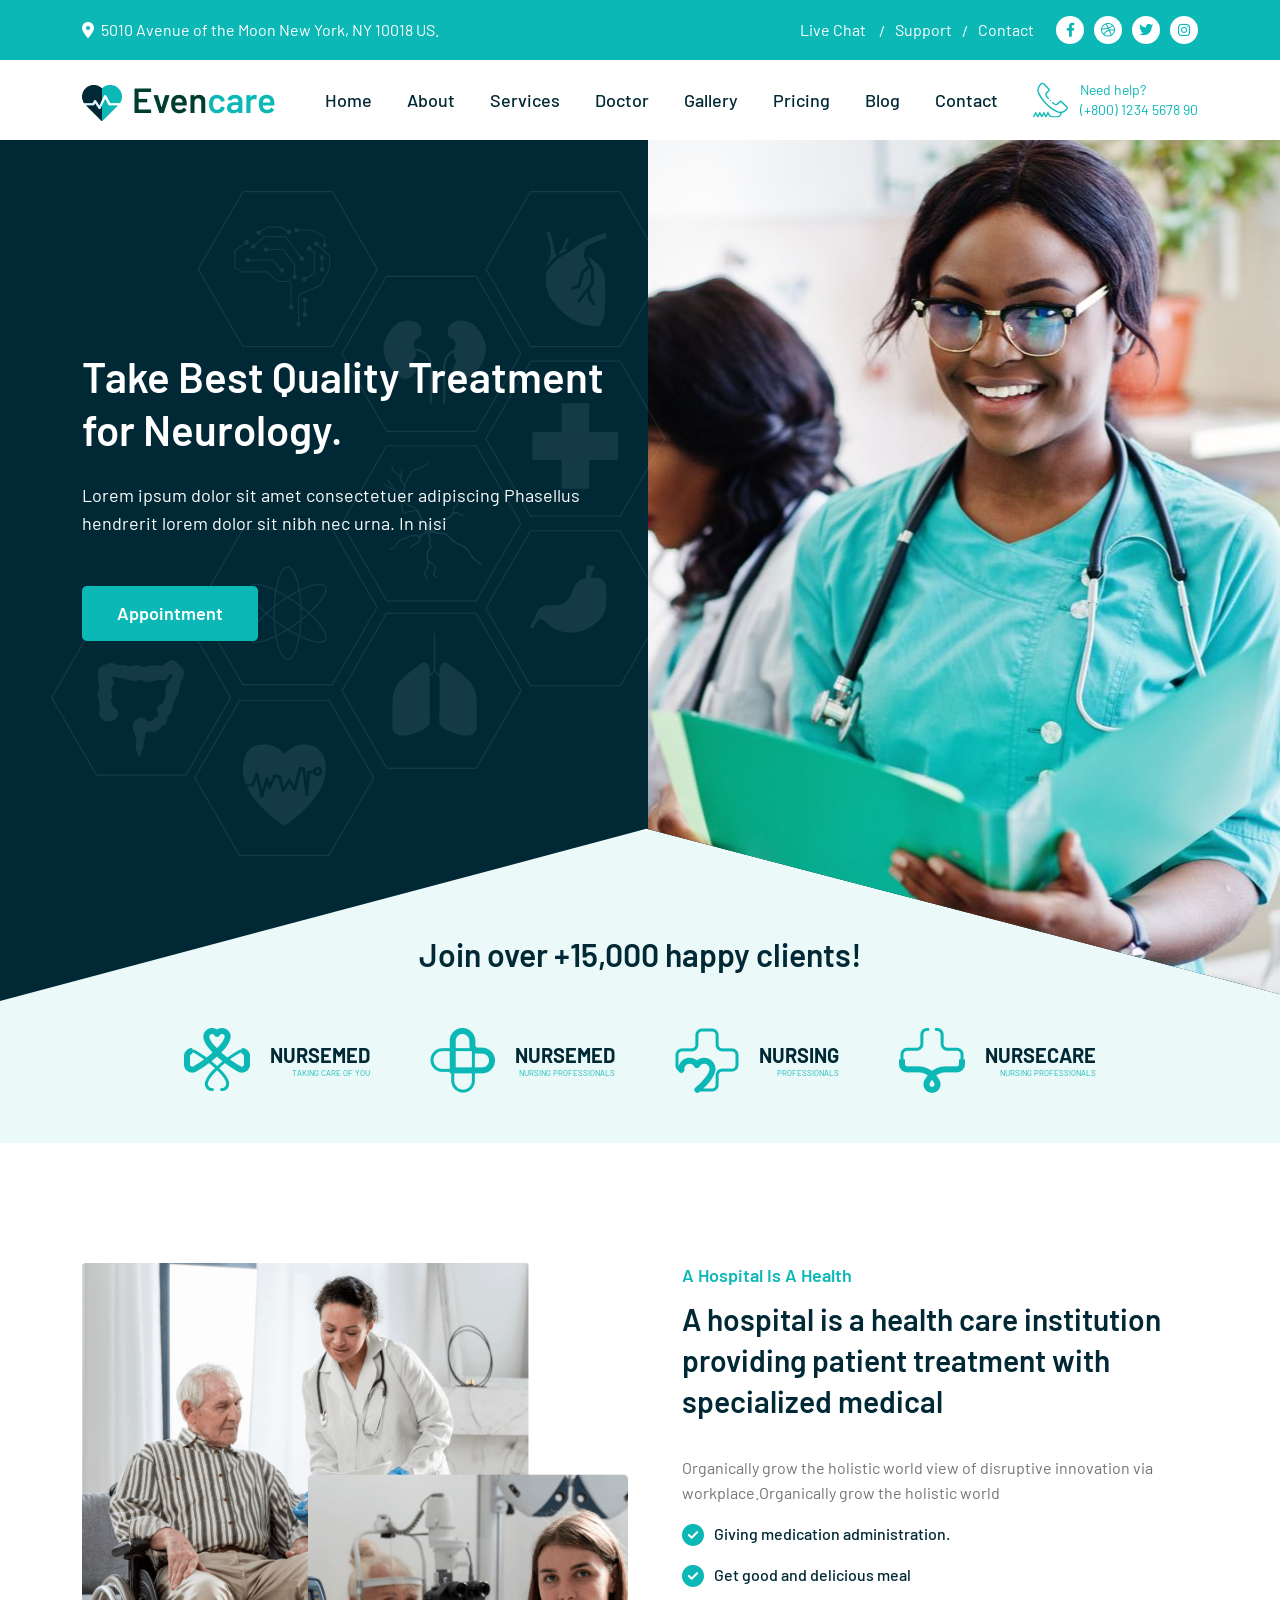
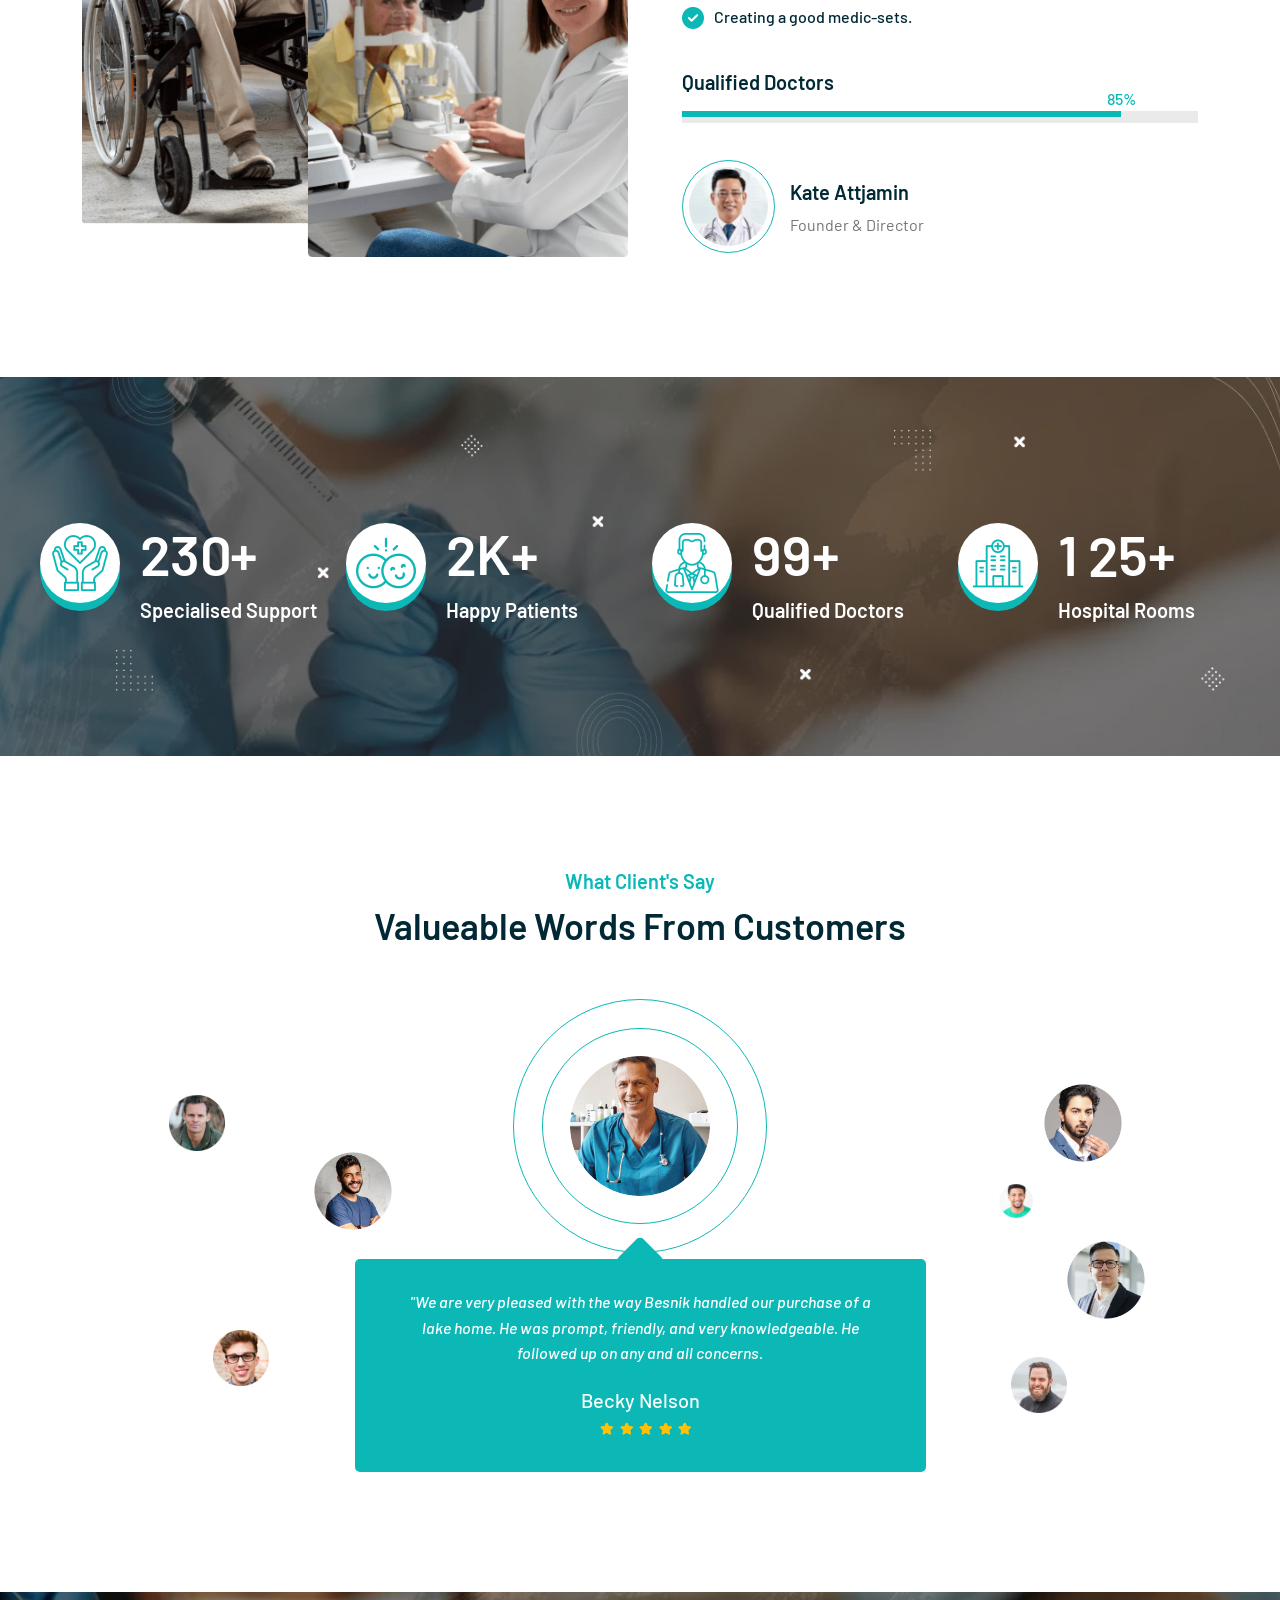
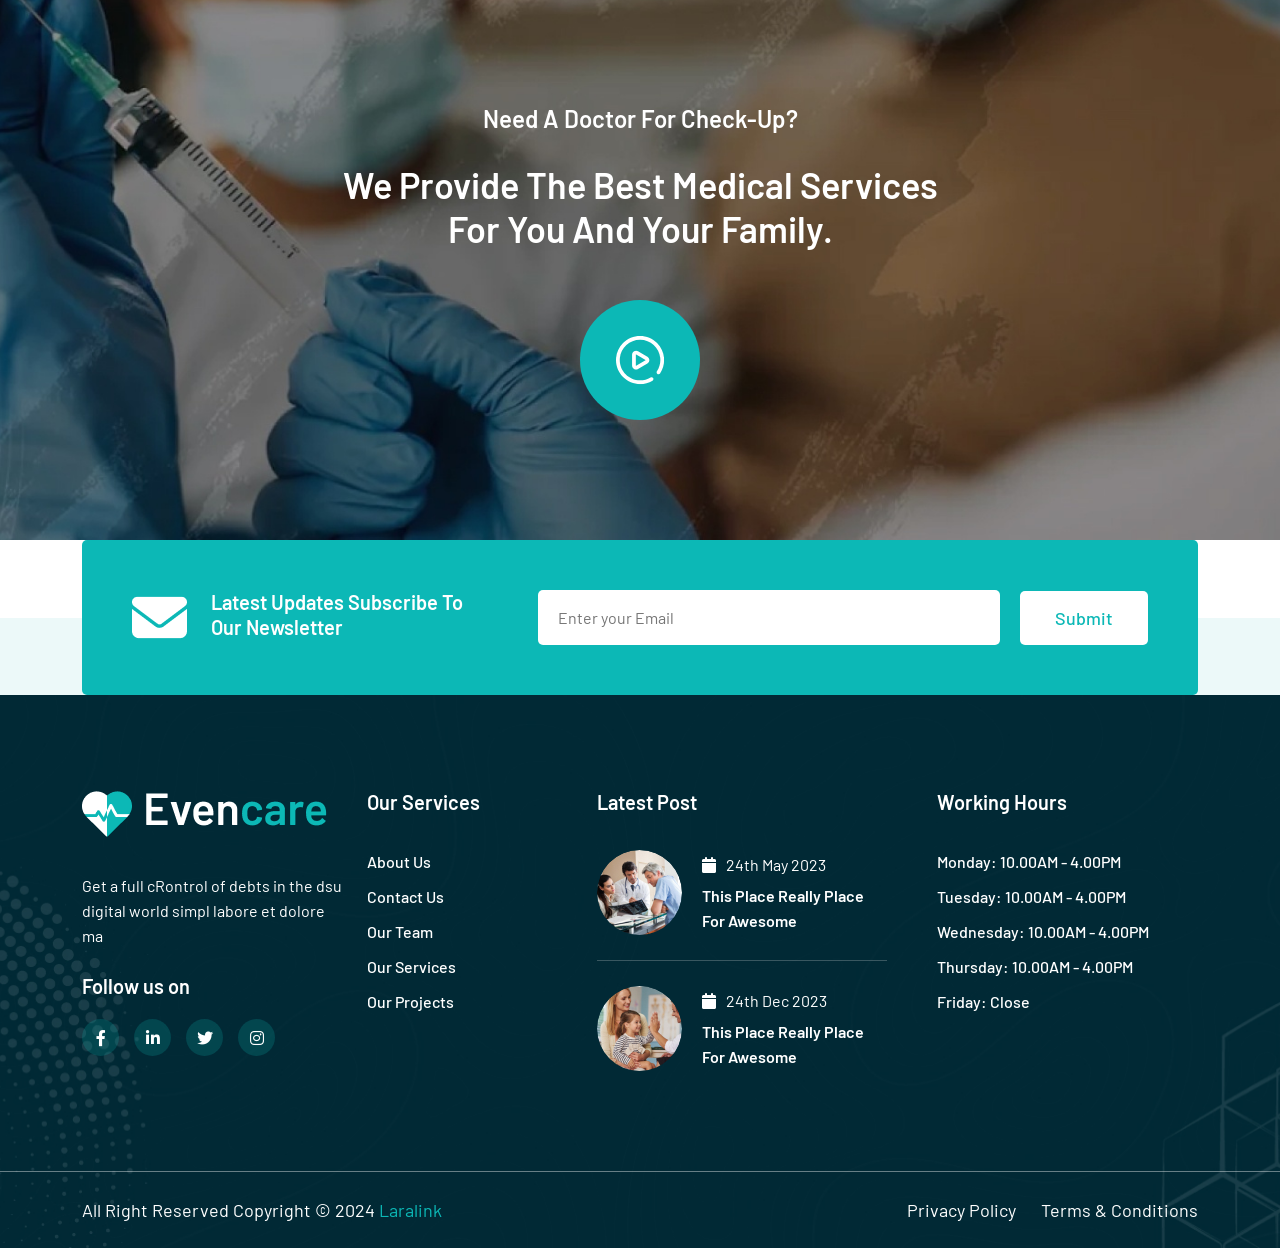
==== commit a74ca79e: "Remove Contact/Blog from index, fix footer & hero links to .html pages" ====
--- a/index.html
+++ b/index.html
@@ -63,24 +63,14 @@
             </a>
             <div class="cs_nav cs_primary_font">
               <ul class="cs_nav_list cs_fs_18">
-                <li><a href="#home">Home</a></li>
-                <li><a href="#about">About</a></li>
-                <li><a href="#services">Services</a></li>
-                <li><a href="#doctors">Doctor</a></li>
-                <li><a href="#gallery">Gallery</a></li>
-                <li><a href="#pricing">Pricing</a></li>
-                <li class="menu_item_has_children"><a href="#blog">Blog</a>
-                  <ul>
-                  <li><a href="blog-right-sidebar.html">Blog Right Sidebar</a></li>
-                  <li><a href="blog-left-sidebar.html">Blog Left Sidebar</a></li>
-                  <li><a href="blog-list.html">Blog Grig 2</a></li>
-                  <li><a href="blog-grid.html">Blog Grid 3</a></li>
-                  <li><a href="blog-details-right-sidebar.html">Blog Details Right Sidebar</a></li>
-                  <li><a href="blog-details-left-sidebar.html">Blog Details Left Sidebar</a></li>
-                  <li><a href="blog-details-no-sidebar.html">Blog Details No Sidebar</a></li>
-                </ul>
-                </li>
-                <li><a href="#contact">Contact</a></li>
+                <li><a href="index.html">Home</a></li>
+                <li><a href="about.html">About</a></li>
+                <li><a href="services.html">Services</a></li>
+                <li><a href="doctors.html">Doctor</a></li>
+                <li><a href="gallery.html">Gallery</a></li>
+                <li><a href="pricing.html">Pricing</a></li>
+                <li><a href="blog.html">Blog</a></li>
+                <li><a href="contact.html">Contact</a></li>
               </ul>
             </div>
           </div>
@@ -109,7 +99,7 @@
             <div class="cs_hero_text">
               <h1 class="cs_hero_title cs_fs_60 cs_semibold cs_white_color wow fadeInDown">Take Best Quality Treatment for Neurology.</h1>
               <p class="cs_hero_subtitle cs_fs_18 cs_white_color">Lorem ipsum dolor sit amet consectetuer adipiscing Phasellus <br> hendrerit lorem dolor sit nibh nec urna. In nisi</p>
-              <a href="#appointment" class="cs_btn cs_style_1 cs_fs_18 cs_semibold cs_accent_bg_v1 cs_white_color">Appointment</a>
+              <a href="appointment.html" class="cs_btn cs_style_1 cs_fs_18 cs_semibold cs_accent_bg_v1 cs_white_color">Appointment</a>
             </div>
             <div class="cs_hero_shape1 position-absolute">
               <img src="assets/images/hero_shape_1.png" alt="Hero Shape">
@@ -283,651 +273,6 @@
     <div class="cs_height_133 cs_height_lg_80"></div>
   </section>
   <!-- End Counter Section -->
-  <!-- Start Service Section -->
-  <section id="services">
-    <div class="cs_height_120 cs_height_lg_80"></div>
-    <div class="container">
-      <div class="cs_section_heading cs_style_1 text-center">
-        <h3 class="cs_section_title_up cs_accent_color_v1 cs_semibold cs_fs_24">What's Happening</h3>
-        <h2 class="cs_section_title cs_semibold cs_fs_45 wow fadeInUp mb-0">We're Providing Best Services <br> To Our Customers</h2>
-      </div>
-      <div class="cs_height_63 cs_height_lg_40"></div>
-    </div>
-    <div class="container">
-      <div class="cs_tabs">
-        <ul class="cs_tab_links cs_style_1 cs_mp0">
-          <li class="active">
-            <a href="#crutches">
-              <img src="assets/images/icons/crutches.svg" alt="Icon">
-              <span>Crutches</span>
-            </a>
-          </li>
-          <li>
-            <a href="#x_ray">
-              <img src="assets/images/icons/xray.svg" alt="Icon">
-              <span>X-ray</span>
-            </a>
-          </li>
-          <li>
-            <a href="#pulmonary">
-              <img src="assets/images/icons/pulmonary.svg" alt="Icon">
-              <span>Pulmonary</span>
-            </a>
-          </li>
-          <li>
-            <a href="#cardiology">
-              <img src="assets/images/icons/cardiology.svg" alt="Icon">
-              <span>Cardiology</span>
-            </a>
-          </li>
-          <li>
-            <a href="#dental">
-              <img src="assets/images/icons/dental.svg" alt="Icon">
-              <span>Dental Care</span>
-            </a>
-          </li>
-          <li>
-            <a href="#neurology">
-              <img src="assets/images/icons/neurology.svg" alt="Icon">
-              <span>Neurology</span>
-            </a>
-          </li>
-        </ul>
-        <div class="cs_height_50 cs_height_lg_40"></div>
-        <div class="tab-content">
-          <div id="crutches" class="cs_tab active">
-            <div class="cs_card cs_style_1 cs_white_bg cs_radius_5">
-              <div class="row cs_gap_y_20">
-                <div class="col-lg-7">
-                  <div class="cs_card_text">
-                    <h2 class="cs_card_title cs_fs_35 cs_semibold">Welcome to our Crutches</h2>
-                    <p class="cs_card_subtitle">Oillum abrem deleniti adipisci suscipit dignissimos. remaining essentially unchanged. It was popularised in the with the . Lorem Ipsum is simply dummy text of the printing and typesetting industry lorem ipsum is simple dummy text of the printing.</p>
-                    <h3 class="cs_list_title cs_fs_20 cs_bold cs_accent_color_v1">Quick Amenities in</h3>
-                    <ul class="cs_list cs_style_2 cs_mp0 cs_fs_18 cs_primary_color cs_semibold">
-                      <li>
-                        <i><img src="assets/images/icons/checked_icon.svg" alt="Icon"></i>
-                        Qualified Doctors
-                      </li>
-                      <li>
-                        <i><img src="assets/images/icons/checked_icon.svg" alt="Icon"></i>
-                        24 Hours Service
-                      </li>
-                      <li>
-                        <i><img src="assets/images/icons/checked_icon.svg" alt="Icon"></i>
-                        Need Emergency
-                      </li>
-                      <li>
-                        <i><img src="assets/images/icons/checked_icon.svg" alt="Icon"></i>
-                        Nose and Sinus
-                      </li>
-                      <li>
-                        <i><img src="assets/images/icons/checked_icon.svg" alt="Icon"></i>
-                        Throat / Larynx Surgery
-                      </li>
-                      <li>
-                        <i><img src="assets/images/icons/checked_icon.svg" alt="Icon"></i>
-                        Mission statement
-                      </li>
-                    </ul>
-                    <a href="#" class="cs_btn cs_style_1 cs_size_md cs_fs_18 cs_semibold cs_accent_bg_v1 cs_white_color">Read More</a>
-                  </div>
-                </div>
-                <div class="col-lg-5 text-end">
-                  <div class="cs_card_thumb cs_radius_5">
-                    <img src="assets/images/department_img_1.jpeg" alt="Department Image">
-                  </div>
-                </div>
-              </div>
-            </div>
-          </div>
-          <div id="x_ray" class="cs_tab">
-            <div class="cs_card cs_style_1 cs_white_bg cs_radius_5">
-              <div class="row cs_gap_y_20">
-                <div class="col-lg-7">
-                  <div class="cs_card_text">
-                    <h2 class="cs_card_title cs_fs_35 cs_semibold">Welcome to our X-Ray</h2>
-                    <p class="cs_card_subtitle">Oillum abrem deleniti adipisci suscipit dignissimos. remaining essentially unchanged. It was popularised in the with the . Lorem Ipsum is simply dummy text of the printing and typesetting industry lorem ipsum is simple dummy text of the printing.</p>
-                    <h3 class="cs_list_title cs_fs_20 cs_bold cs_accent_color_v1">Quick Amenities in</h3>
-                    <ul class="cs_list cs_style_2 cs_mp0 cs_fs_18 cs_primary_color cs_semibold">
-                      <li><i><img src="assets/images/icons/checked_icon.svg" alt="Icon"></i> Qualified Doctors</li>
-                      <li><i><img src="assets/images/icons/checked_icon.svg" alt="Icon"></i> 24 Hours Service</li>
-                      <li><i><img src="assets/images/icons/checked_icon.svg" alt="Icon"></i> Need Emergency</li>
-                      <li><i><img src="assets/images/icons/checked_icon.svg" alt="Icon"></i> Nose and Sinus</li>
-                      <li><i><img src="assets/images/icons/checked_icon.svg" alt="Icon"></i> Throat / Larynx Surgery</li>
-                      <li><i><img src="assets/images/icons/checked_icon.svg" alt="Icon"></i> Mission statement</li>
-                    </ul>
-                    <a href="#" class="cs_btn cs_style_1 cs_size_md cs_fs_18 cs_semibold cs_accent_bg_v1 cs_white_color">Read More</a>
-                  </div>
-                </div>
-                <div class="col-lg-5 text-end">
-                  <div class="cs_card_thumb cs_radius_5">
-                    <img src="assets/images/department_img_2.jpeg" alt="Department Image">
-                  </div>
-                </div>
-              </div>
-            </div>
-          </div>
-          <div id="pulmonary" class="cs_tab">
-            <div class="cs_card cs_style_1 cs_white_bg cs_radius_5">
-              <div class="row cs_gap_y_20">
-                <div class="col-lg-7">
-                  <div class="cs_card_text">
-                    <h2 class="cs_card_title cs_fs_35 cs_semibold">Welcome to our Pulmonary</h2>
-                    <p class="cs_card_subtitle">Oillum abrem deleniti adipisci suscipit dignissimos. remaining essentially unchanged. It was popularised in the with the . Lorem Ipsum is simply dummy text of the printing and typesetting industry lorem ipsum is simple dummy text of the printing.</p>
-                    <h3 class="cs_list_title cs_fs_20 cs_bold cs_accent_color_v1">Quick Amenities in</h3>
-                    <ul class="cs_list cs_style_2 cs_mp0 cs_fs_18 cs_primary_color cs_semibold">
-                      <li><i><img src="assets/images/icons/checked_icon.svg" alt="Icon"></i> Qualified Doctors</li>
-                      <li><i><img src="assets/images/icons/checked_icon.svg" alt="Icon"></i> 24 Hours Service</li>
-                      <li><i><img src="assets/images/icons/checked_icon.svg" alt="Icon"></i> Need Emergency</li>
-                      <li><i><img src="assets/images/icons/checked_icon.svg" alt="Icon"></i> Nose and Sinus</li>
-                      <li><i><img src="assets/images/icons/checked_icon.svg" alt="Icon"></i> Throat / Larynx Surgery</li>
-                      <li><i><img src="assets/images/icons/checked_icon.svg" alt="Icon"></i> Mission statement</li>
-                    </ul>
-                    <a href="#" class="cs_btn cs_style_1 cs_size_md cs_fs_18 cs_semibold cs_accent_bg_v1 cs_white_color">Read More</a>
-                  </div>
-                </div>
-                <div class="col-lg-5 text-end">
-                  <div class="cs_card_thumb cs_radius_5">
-                    <img src="assets/images/department_img_3.jpeg" alt="Department Image">
-                  </div>
-                </div>
-              </div>
-            </div>
-          </div>
-          <div id="cardiology" class="cs_tab">
-            <div class="cs_card cs_style_1 cs_white_bg cs_radius_5">
-              <div class="row cs_gap_y_20">
-                <div class="col-lg-7">
-                  <div class="cs_card_text">
-                    <h2 class="cs_card_title cs_fs_35 cs_semibold">Welcome to our Cardiology</h2>
-                    <p class="cs_card_subtitle">Oillum abrem deleniti adipisci suscipit dignissimos. remaining essentially unchanged. It was popularised in the with the . Lorem Ipsum is simply dummy text of the printing and typesetting industry lorem ipsum is simple dummy text of the printing.</p>
-                    <h3 class="cs_list_title cs_fs_20 cs_bold cs_accent_color_v1">Quick Amenities in</h3>
-                    <ul class="cs_list cs_style_2 cs_mp0 cs_fs_18 cs_primary_color cs_semibold">
-                      <li><i><img src="assets/images/icons/checked_icon.svg" alt="Icon"></i> Qualified Doctors</li>
-                      <li><i><img src="assets/images/icons/checked_icon.svg" alt="Icon"></i> 24 Hours Service</li>
-                      <li><i><img src="assets/images/icons/checked_icon.svg" alt="Icon"></i> Need Emergency</li>
-                      <li><i><img src="assets/images/icons/checked_icon.svg" alt="Icon"></i> Nose and Sinus</li>
-                      <li><i><img src="assets/images/icons/checked_icon.svg" alt="Icon"></i> Throat / Larynx Surgery</li>
-                      <li><i><img src="assets/images/icons/checked_icon.svg" alt="Icon"></i> Mission statement</li>
-                    </ul>
-                    <a href="#" class="cs_btn cs_style_1 cs_size_md cs_fs_18 cs_semibold cs_accent_bg_v1 cs_white_color">Read More</a>
-                  </div>
-                </div>
-                <div class="col-lg-5 text-end">
-                  <div class="cs_card_thumb cs_radius_5">
-                    <img src="assets/images/department_img_4.jpeg" alt="Department Image">
-                  </div>
-                </div>
-              </div>
-            </div>
-          </div>
-          <div id="dental" class="cs_tab">
-            <div class="cs_card cs_style_1 cs_white_bg cs_radius_5">
-              <div class="row cs_gap_y_20">
-                <div class="col-lg-7">
-                  <div class="cs_card_text">
-                    <h2 class="cs_card_title cs_fs_35 cs_semibold">Welcome to our Dental</h2>
-                    <p class="cs_card_subtitle">Oillum abrem deleniti adipisci suscipit dignissimos. remaining essentially unchanged. It was popularised in the with the . Lorem Ipsum is simply dummy text of the printing and typesetting industry lorem ipsum is simple dummy text of the printing.</p>
-                    <h3 class="cs_list_title cs_fs_20 cs_bold cs_accent_color_v1">Quick Amenities in</h3>
-                    <ul class="cs_list cs_style_2 cs_mp0 cs_fs_18 cs_primary_color cs_semibold">
-                      <li><i><img src="assets/images/icons/checked_icon.svg" alt="Icon"></i> Qualified Doctors</li>
-                      <li><i><img src="assets/images/icons/checked_icon.svg" alt="Icon"></i> 24 Hours Service</li>
-                      <li><i><img src="assets/images/icons/checked_icon.svg" alt="Icon"></i> Need Emergency</li>
-                      <li><i><img src="assets/images/icons/checked_icon.svg" alt="Icon"></i> Nose and Sinus</li>
-                      <li><i><img src="assets/images/icons/checked_icon.svg" alt="Icon"></i> Throat / Larynx Surgery</li>
-                      <li><i><img src="assets/images/icons/checked_icon.svg" alt="Icon"></i> Mission statement</li>
-                    </ul>
-                    <a href="#" class="cs_btn cs_style_1 cs_size_md cs_fs_18 cs_semibold cs_accent_bg_v1 cs_white_color">Read More</a>
-                  </div>
-                </div>
-                <div class="col-lg-5 text-end">
-                  <div class="cs_card_thumb cs_radius_5">
-                    <img src="assets/images/department_img_5.jpeg" alt="Department Image">
-                  </div>
-                </div>
-              </div>
-            </div>
-          </div>
-          <div id="neurology" class="cs_tab">
-            <div class="cs_card cs_style_1 cs_white_bg cs_radius_5">
-              <div class="row cs_gap_y_20">
-                <div class="col-lg-7">
-                  <div class="cs_card_text">
-                    <h2 class="cs_card_title cs_fs_35 cs_semibold">Welcome to our Neurology</h2>
-                    <p class="cs_card_subtitle">Oillum abrem deleniti adipisci suscipit dignissimos. remaining essentially unchanged. It was popularised in the with the.Lorem Ipsum is simply dummy text of the printing and typesetting industry lorem ipsum is simple dummy text of the printing.</p>
-                    <h3 class="cs_list_title cs_fs_20 cs_bold cs_accent_color_v1">Quick Amenities in</h3>
-                    <ul class="cs_list cs_style_2 cs_mp0 cs_fs_18 cs_primary_color cs_semibold">
-                      <li><i><img src="assets/images/icons/checked_icon.svg" alt="Icon"></i> Qualified Doctors</li>
-                      <li><i><img src="assets/images/icons/checked_icon.svg" alt="Icon"></i> 24 Hours Service</li>
-                      <li><i><img src="assets/images/icons/checked_icon.svg" alt="Icon"></i> Need Emergency</li>
-                      <li><i><img src="assets/images/icons/checked_icon.svg" alt="Icon"></i> Nose and Sinus</li>
-                      <li><i><img src="assets/images/icons/checked_icon.svg" alt="Icon"></i> Throat / Larynx Surgery</li>
-                      <li><i><img src="assets/images/icons/checked_icon.svg" alt="Icon"></i> Mission statement</li>
-                    </ul>
-                    <a href="#" class="cs_btn cs_style_1 cs_size_md cs_fs_18 cs_semibold cs_accent_bg_v1 cs_white_color">Read More</a>
-                  </div>
-                </div>
-                <div class="col-lg-5 text-end">
-                  <div class="cs_card_thumb cs_radius_5">
-                    <img src="assets/images/department_img_6.jpeg" alt="Department Image">
-                  </div>
-                </div>
-              </div>
-            </div>
-          </div>
-        </div>
-      </div>
-    </div>
-    <div class="cs_height_120 cs_height_lg_80"></div>
-  </section>
-  <!-- End Service Section -->
-  <!-- Start Doctors Section -->
-  <section class="cs_accent_v1_light cs_bg_filed" id="doctors" data-src="assets/images/doctors_bg_1.png">
-    <div class="cs_height_120 cs_height_lg_80"></div>
-    <div class="container">
-      <div class="cs_section_heading cs_style_1 text-center">
-        <h3 class="cs_section_title_up cs_accent_color_v1 cs_semibold cs_fs_24">Our Doctors</h3>
-        <h2 class="cs_section_title cs_semibold cs_fs_45 wow fadeInUp mb-0">We provide Exceptional Medical <br> Care For Our Patients</h2>
-      </div>
-      <div class="cs_height_63 cs_height_lg_40"></div>
-      <div class="row cs_gap_y_30">
-        <div class="col-lg-4">
-          <div class="cs_doctor cs_style_1 cs_white_bg cs_radius_5">
-            <div class="cs_doctor_thumb position-relative">
-              <img src="assets/images/doctor_1.jpeg" alt="Doctor Thumb">
-              <div class="cs_social_btns cs_style_1 cs_accent_bg_v1">
-                <a href="facebook.com" target="_blank" class="cs_center">
-                  <i class="fa-brands fa-facebook-f"></i></a>
-                <a href="https://www.instagram.com/" target="_blank" class="cs_center">
-                  <i class="fa-brands fa-instagram"></i></a>
-                <a href="https://twitter.com/" target="_blank" class="cs_center">
-                  <i class="fa-brands fa-twitter"></i></a>
-                <a href="https://www.linkedin.com/" target="_blank" class="cs_center">
-                  <i class="fa-brands fa-linkedin-in"></i></a>
-              </div>
-            </div>
-            <div class="cs_doctor_info text-center">
-              <h3 class="cs_doctor_title cs_fs_24 cs_semibold">
-                <a href="doctor-details.html">Dr. Marvin McKinney</a></h3>
-              <p class="cs_doctor_subtitle mb-0">Heart Speceilis</p>
-            </div>
-          </div>
-        </div>
-        <div class="col-lg-4">
-          <div class="cs_doctor cs_style_1 cs_white_bg cs_radius_5">
-            <div class="cs_doctor_thumb position-relative">
-              <img src="assets/images/doctor_2.jpeg" alt="Doctor Thumb">
-              <div class="cs_social_btns cs_style_1 cs_accent_bg_v1">
-                <a href="facebook.com" target="_blank" class="cs_center">
-                  <i class="fa-brands fa-facebook-f"></i></a>
-                <a href="https://www.instagram.com/" target="_blank" class="cs_center">
-                  <i class="fa-brands fa-instagram"></i></a>
-                <a href="https://twitter.com/" target="_blank" class="cs_center">
-                  <i class="fa-brands fa-twitter"></i></a>
-                <a href="https://www.linkedin.com/" target="_blank" class="cs_center">
-                  <i class="fa-brands fa-linkedin-in"></i></a>
-              </div>
-            </div>
-            <div class="cs_doctor_info text-center">
-              <h3 class="cs_doctor_title cs_fs_24 cs_semibold"><a href="doctor-details.html">Dr. Leslie Alexander</a></h3>
-              <p class="cs_doctor_subtitle mb-0">Medical Assistant</p>
-            </div>
-          </div>
-        </div>
-        <div class="col-lg-4">
-          <div class="cs_doctor cs_style_1 cs_white_bg cs_radius_5">
-            <div class="cs_doctor_thumb position-relative">
-              <img src="assets/images/doctor_3.jpeg" alt="Doctor Thumb">
-              <div class="cs_social_btns cs_style_1 cs_accent_bg_v1">
-                <a href="facebook.com" target="_blank" class="cs_center">
-                  <i class="fa-brands fa-facebook-f"></i></a>
-                <a href="https://www.instagram.com/" target="_blank" class="cs_center">
-                  <i class="fa-brands fa-instagram"></i></a>
-                <a href="https://twitter.com/" target="_blank" class="cs_center">
-                  <i class="fa-brands fa-twitter"></i></a>
-                <a href="https://www.linkedin.com/" target="_blank" class="cs_center">
-                  <i class="fa-brands fa-linkedin-in"></i></a>
-              </div>
-            </div>
-            <div class="cs_doctor_info text-center">
-              <h3 class="cs_doctor_title cs_fs_24 cs_semibold"><a href="doctor-details.html">Dr.Devilman Crybaby</a></h3>
-              <p class="cs_doctor_subtitle mb-0">Psychiatrist</p>
-            </div>
-          </div>
-        </div>
-      </div>
-    </div>
-    <div class="cs_height_120 cs_height_lg_80"></div>
-  </section>
-  <!-- End Doctors Section  -->
-  <!-- Start Gallery Section !-->
-  <section id="gallery">
-    <div class="cs_height_120 cs_height_lg_80"></div>
-    <div class="container">
-      <div class="cs_section_heading cs_style_1 text-center">
-        <h3 class="cs_section_title_up cs_accent_color_v1 cs_semibold cs_fs_24 wow fadeInDown">Latest Projects</h3>
-        <h2 class="cs_section_title cs_semibold cs_fs_45 mb-0">Let's Checkout Our Recently <br>Completed Work</h2>
-      </div>
-      <div class="cs_height_45 cs_height_lg_30"></div>
-      <div class="cs_portfolio_wrapper">
-        <div class="cs_isotop_filter cs_style_1 text-center">
-          <ul class="cs_fs_18 cs_medium cs_primary_color cs_mp0">
-            <li class="active"><a href="#" data-filter="*">All</a></li>
-            <li><a href="#" data-filter=".cardiology">Cardiology</a></li>
-            <li><a href="#" data-filter=".neurology">Neurology</a></li>
-            <li><a href="#" data-filter=".pulmonary">Pulmonary</a></li>
-            <li><a href="#" data-filter=".traumatology">Traumatology</a></li>
-          </ul>
-        </div>
-        <div class="cs_isotop cs_isotop_col_4 cs_has_gutter_24 cs_gallery_list">
-          <div class="cs_grid_sizer"></div>
-          <div class="cs_isotop_item cs_w50 cardiology urology pulmonary">
-            <a href="assets/images/gallery_1.jpeg" class="cs_gallery_item cs_zoom position-relative">
-              <img src="assets/images/gallery_1.jpeg" alt="Gallery Image" class="cs_zoom_in">
-              <div class="cs_gallery_overlay position-absolute"></div>
-              <div class="cs_gallery_icon cs_accent_bg_v1 cs_center position-absolute">
-                <img src="assets/images/icons/plus_icon.svg" alt="Icon">
-              </div>
-            </a>
-          </div>
-          <div class="cs_isotop_item traumatology urology neurology">
-            <a href="assets/images/gallery_2.jpeg" class="cs_gallery_item cs_zoom position-relative">
-              <img src="assets/images/gallery_2.jpeg" alt="Gallery Image" class="cs_zoom_in">
-              <div class="cs_gallery_overlay position-absolute"></div>
-              <div class="cs_gallery_icon cs_accent_bg_v1 cs_center position-absolute">
-                <img src="assets/images/icons/plus_icon.svg" alt="Icon">
-              </div>
-            </a>
-          </div>
-          <div class="cs_isotop_item cardiology urology neurology">
-            <a href="assets/images/gallery_3.jpeg" class="cs_gallery_item cs_zoom position-relative">
-              <img src="assets/images/gallery_3.jpeg" alt="Gallery Image" class="cs_zoom_in">
-              <div class="cs_gallery_overlay position-absolute"></div>
-              <div class="cs_gallery_icon cs_accent_bg_v1 cs_center position-absolute">
-                <img src="assets/images/icons/plus_icon.svg" alt="Icon">
-              </div>
-            </a>
-          </div>
-          <div class="cs_isotop_item traumatology urology neurology">
-            <a href="assets/images/gallery_4.jpeg" class="cs_gallery_item cs_zoom position-relative">
-              <img src="assets/images/gallery_4.jpeg" alt="Gallery Image" class="cs_zoom_in">
-              <div class="cs_gallery_overlay position-absolute"></div>
-              <div class="cs_gallery_icon cs_accent_bg_v1 cs_center position-absolute">
-                <img src="assets/images/icons/plus_icon.svg" alt="Icon">
-              </div>
-            </a>
-          </div>
-          <div class="cs_isotop_item cardiology urology pulmonary">
-            <a href="assets/images/gallery_5.jpeg" class="cs_gallery_item cs_zoom position-relative">
-              <img src="assets/images/gallery_5.jpeg" alt="Gallery Image" class="cs_zoom_in">
-              <div class="cs_gallery_overlay position-absolute"></div>
-              <div class="cs_gallery_icon cs_accent_bg_v1 cs_center position-absolute">
-                <img src="assets/images/icons/plus_icon.svg" alt="Icon">
-              </div>
-            </a>
-          </div>
-          <div class="cs_isotop_item cs_w50 traumatology urology pulmonary">
-            <a href="assets/images/gallery_6.jpeg" class="cs_gallery_item cs_zoom position-relative">
-              <img src="assets/images/gallery_6.jpeg" alt="Gallery Image" class="cs_zoom_in">
-              <div class="cs_gallery_overlay position-absolute"></div>
-              <div class="cs_gallery_icon cs_accent_bg_v1 cs_center position-absolute">
-                <img src="assets/images/icons/plus_icon.svg" alt="Icon">
-              </div>
-            </a>
-          </div>
-        </div>
-      </div>
-    </div>
-    <div class="cs_height_120 cs_height_lg_80"></div>
-  </section>
-  <!-- End Gallery Section -->
-  <!--Start Before after slider -->
-  <section class="cs_bg_filed"  data-src="assets/images/before_after_bg.jpeg">
-    <div class="cs_height_120 cs_height_lg_80"></div>
-    <div class="container">
-      <div class="cs_section_heading cs_style_1 text-center">
-        <h3 class="cs_section_title_up cs_accent_color_v1 cs_semibold cs_fs_24">Before and after</h3>
-        <h2 class="cs_section_title cs_semibold cs_fs_45 wow fadeIn mb-0">Before And After Procedures</h2>
-      </div>
-      <div class="cs_height_45 cs_height_lg_30"></div>
-    </div>
-    <div class="cs_before_after_wrap">
-      <div class="cs_half_bg"></div>
-      <div class="container">
-        <div class="cs_before_after-in">
-          <div class="cs_before_after">
-            <div class="cs_after cs_single_slide" data-src="assets/images/after.jpeg"></div>
-            <div class="cs_before cs_single_slide" data-src="assets/images/before.jpeg"></div>
-            <div class="cs_handle_before_after">
-              <span></span>
-            </div>
-          </div>
-        </div>
-      </div>
-    </div>
-  </section>
-  <!--End Before after slider -->
-  <!-- Start Pricing Section -->
-  <section class="cs_slider cs_style_1" id="pricing">
-    <div class="cs_height_120 cs_height_lg_80"></div>
-    <div class="container">
-      <div class="cs_slider_heading d-flex align-items-center justify-content-between">
-        <div class="cs_section_heading cs_style_1">
-          <h3 class="cs_section_title_up cs_semibold cs_fs_24 cs_accent_color_v1">Our Pricing Plan</h3>
-          <h2 class="cs_section_title cs_semibold cs_fs_45 mb-0">Our High Quality Easy Price</h2>
-        </div>
-        <div class="cs_slider_arrows cs_style_1 cs_hide_mobile wow fadeInUp">
-          <div class="cs_left_arrow cs_slider_arrow cs_accent_color_v1 cs_center slick-arrow"><i class="fa-solid fa-chevron-left"></i>
-          </div>
-          <div class="cs_right_arrow cs_slider_arrow cs_accent_color_v1 cs_center slick-arrow"><i class="fa-solid fa-chevron-right"></i>
-          </div>
-        </div>
-      </div>
-      <div class="cs_height_60 cs_height_lg_40"></div>
-      <div class="cs_slider_container" data-autoplay="0" data-loop="1" data-speed="600" data-center="0" data-slides-per-view="responsive" data-xxs-slides="1" data-xs-slides="1" data-sm-slides="2" data-md-slides="2" data-lg-slides="3" data-add-slides="3">
-        <div class="cs_slider_wrapper">
-          <div class="slick_slide_in">
-            <div class="cs_pricing_table cs_style_1 cs_radius_5 cs_bg_filed position-relative" data-src="assets/images/pricing_bg.jpeg">
-              <div class="cs_pricing_overlay cs_primary_bg cs_bg_filed cs_radius_5" data-src="assets/images/pricing_overlay_bg.jpeg"></div>
-              <div class="cs_pricing_info">
-                <h2 class="cs_price cs_accent_color_v1 cs_fs_45 cs_medium">$119</h2>
-                <h3 class="cs_pricing_title cs_fs_28 cs_semibold mb-0">Hemoglobin Test</h3>
-              </div>
-              <ul class="cs_pricing_feature cs_mp0 cs_medium">
-                <li><span class="cs_feature_icon cs_accent_color_v1"><i class="fa-solid fa-check"></i></span><span>Cancer Services</span></li>
-                <li><span class="cs_feature_icon cs_accent_color_v1"><i class="fa-solid fa-check"></i></span><span>Diagnostic Services</span></li>
-                <li><span class="cs_feature_icon cs_accent_color_v1"><i class="fa-solid fa-check"></i></span><span>Tooth Implants</span></li>
-                <li><span class="cs_feature_icon cs_accent_color_v1"><i class="fa-solid fa-check"></i></span><span>Surgical Extraction</span></li>
-                <li><span class="cs_feature_icon cs_red_color"><i class="fa-solid fa-xmark"></i></span><span>State And Federal Postings</span></li>
-                <li><span class="cs_feature_icon cs_red_color"><i class="fa-solid fa-xmark"></i></span><span>Second Description</span></li>
-              </ul>
-              <div class="cs_pricing_btn_wrap"><a href="#" class="cs_btn cs_style_1 cs_accent_bg_v1 cs_fs_20 cs_semibold cs_white_color">Get started</a></div>
-            </div>
-          </div>
-          <div class="slick_slide_in">
-            <div class="cs_pricing_table cs_style_1 cs_radius_5 cs_bg_filed position-relative" data-src="assets/images/pricing_bg.jpeg">
-              <div class="cs_pricing_overlay cs_primary_bg cs_bg_filed cs_radius_5" data-src="assets/images/pricing_overlay_bg.jpeg"></div>
-              <div class="cs_pricing_info">
-                <h2 class="cs_price cs_accent_color_v1 cs_fs_45 cs_medium">$99</h2>
-                <h3 class="cs_pricing_title cs_fs_28 cs_semibold mb-0">Homocysteine</h3>
-              </div>
-              <ul class="cs_pricing_feature cs_mp0 cs_medium">
-                <li><span class="cs_feature_icon cs_accent_color_v1"><i class="fa-solid fa-check"></i></span><span>Cancer Services</span></li>
-                <li><span class="cs_feature_icon cs_accent_color_v1"><i class="fa-solid fa-check"></i></span><span>Diagnostic Services</span></li>
-                <li><span class="cs_feature_icon cs_accent_color_v1"><i class="fa-solid fa-check"></i></span><span>Tooth Implants</span></li>
-                <li><span class="cs_feature_icon cs_accent_color_v1"><i class="fa-solid fa-check"></i></span><span>Surgical Extraction</span></li>
-                <li><span class="cs_feature_icon cs_red_color"><i class="fa-solid fa-xmark"></i></span><span>State And Federal Postings</span></li>
-                <li><span class="cs_feature_icon cs_red_color"><i class="fa-solid fa-xmark"></i></span><span>Second Description</span></li>
-              </ul>
-              <div class="cs_pricing_btn_wrap"><a href="#" class="cs_btn cs_style_1 cs_accent_bg_v1 cs_fs_20 cs_semibold cs_white_color">Get started</a></div>
-            </div>
-          </div>
-          <div class="slick_slide_in">
-            <div class="cs_pricing_table cs_style_1 cs_radius_5 cs_bg_filed position-relative" data-src="assets/images/pricing_bg.jpeg">
-              <div class="cs_pricing_overlay cs_primary_bg cs_bg_filed cs_radius_5" data-src="assets/images/pricing_overlay_bg.jpeg"></div>
-              <div class="cs_pricing_info">
-                <h2 class="cs_price cs_accent_color_v1 cs_fs_45 cs_medium">$77</h2>
-                <h3 class="cs_pricing_title cs_fs_28 cs_semibold mb-0">Blood Test</h3>
-              </div>
-              <ul class="cs_pricing_feature cs_mp0 cs_medium">
-                <li><span class="cs_feature_icon cs_accent_color_v1"><i class="fa-solid fa-check"></i></span><span>Cancer Services</span></li>
-                <li><span class="cs_feature_icon cs_accent_color_v1"><i class="fa-solid fa-check"></i></span><span>Diagnostic Services</span></li>
-                <li><span class="cs_feature_icon cs_accent_color_v1"><i class="fa-solid fa-check"></i></span><span>Tooth Implants</span></li>
-                <li><span class="cs_feature_icon cs_accent_color_v1"><i class="fa-solid fa-check"></i></span><span>Surgical Extraction</span></li>
-                <li><span class="cs_feature_icon cs_red_color"><i class="fa-solid fa-xmark"></i></span><span>State And Federal Postings</span></li>
-                <li><span class="cs_feature_icon cs_red_color"><i class="fa-solid fa-xmark"></i></span><span>Second Description</span></li>
-              </ul>
-              <div class="cs_pricing_btn_wrap"><a href="#" class="cs_btn cs_style_1 cs_accent_bg_v1 cs_fs_20 cs_semibold cs_white_color">Get started</a></div>
-            </div>
-          </div>
-        </div>
-      </div>
-    </div>
-    <div class="cs_height_120 cs_height_lg_80"></div>
-  </section>
-  <!-- End Pricing Section -->
-  <!-- Start FAQ Section -->
-  <section class="cs_bg_filed" id="appointment" data-src="assets/images/appointment_bg.jpeg">
-    <div class="cs_height_120 cs_height_lg_80"></div>
-    <div class="container">
-      <div class="row cs_gap_y_30">
-        <div class="col-lg-6">
-          <div class="cs_accordian_wrap">
-            <div class="cs_section_heading cs_style_1">
-              <h3 class="cs_section_title_up cs_accent_color_v1 cs_medium cs_fs_20">People Also Ask</h3>
-              <h2 class="cs_section_title cs_semibold cs_fs_35 mb-0">Frequently Asked Questions</h2>
-            </div>
-            <div class="cs_height_40 cs_height_lg_30"></div>
-            <div class="cs_accordian cs_style_1 cs_white_bg">
-              <h3 class="cs_accordian_head cs_fs_18 cs_medium mb-0">
-                What medical expenses are not tax deductible?
-                <span class="cs_accordian_toggle cs_center">
-                  <i class="fa-regular fa-eye"></i>
-                   <i class="fa-regular fa-eye-slash"></i>
-                </span>
-              </h3>
-              <div class="cs_accordian_body">
-                There are many variations of passages of available but the Ut elit tellus luctus nec ullamcorper at mattis, there are many variations of passages of available but the Ut elit tellus luctus nec ullamcorper at mattis.
-              </div>
-            </div>
-            <div class="cs_accordian cs_style_1 cs_white_bg active">
-              <h3 class="cs_accordian_head cs_fs_18 cs_medium mb-0">
-                Are dental expenses deductible 2023?
-                  <span class="cs_accordian_toggle cs_center">
-                    <i class="fa-regular fa-eye"></i>
-                    <i class="fa-regular fa-eye-slash"></i>
-                  </span>
-              </h3>
-              <div class="cs_accordian_body">
-                There are many variations of passages of available but the Ut elit tellus luctus nec ullamcorper at mattis, there are many variations of passages of available but the Ut elit tellus luctus nec ullamcorper at mattis.
-              </div>
-            </div>
-            <div class="cs_accordian cs_style_1 cs_white_bg">
-              <h3 class="cs_accordian_head cs_fs_18 cs_medium mb-0">
-                What is the standard deduction for 2023 for over 65?
-                <span class="cs_accordian_toggle cs_center">
-                  <i class="fa-regular fa-eye"></i>
-                  <i class="fa-regular fa-eye-slash"></i>
-                </span>
-              </h3>
-              <div class="cs_accordian_body">
-                There are many variations of passages of available but the Ut elit tellus luctus nec ullamcorper at mattis, there are many variations of passages of available but the Ut elit tellus luctus nec ullamcorper at mattis.
-              </div>
-            </div>
-            <div class="cs_accordian cs_style_1 cs_white_bg">
-              <h3 class="cs_accordian_head cs_fs_18 cs_medium mb-0">
-                What qualifies as a qualified medical expense?
-                  <span class="cs_accordian_toggle cs_center">
-                    <i class="fa-regular fa-eye"></i>
-                    <i class="fa-regular fa-eye-slash"></i>
-                  </span>
-              </h3>
-              <div class="cs_accordian_body">
-                There are many variations of passages of available but the Ut elit tellus luctus nec ullamcorper at mattis, there are many variations of passages of available but the Ut elit tellus luctus nec ullamcorper at mattis.
-              </div>
-            </div>
-          </div>
-        </div>
-        <div class="col-lg-6">
-          <div class="cs_appointment_wrap">
-            <div class="cs_section_heading cs_style_1">
-              <h3 class="cs_section_title_up cs_accent_color_v1 cs_medium cs_fs_20">Get Appointment</h3>
-              <h2 class="cs_section_title cs_semibold cs_fs_35 mb-0">Book An Online Appointment</h2>
-            </div>
-            <div class="cs_height_40 cs_height_lg_30"></div>
-            <form class="ca_appointment_form row cs_gap_y_24">
-              <div class="col-md-12">
-                <div class="cs_input_field">
-                  <input type="text"  name="name"  placeholder="Name" class="cs_form_field cs_radius_5">
-                  <span><i class="fa-solid fa-user"></i></span>
-                </div>
-              </div>
-              <div class="col-md-6">
-                <div class="cs_input_field">
-                  <input type="text"  name="phone"  placeholder="Phone" class="cs_form_field cs_radius_5">
-                  <span><i class="fa-solid fa-phone"></i></span>
-                </div>
-              </div>
-              <div class="col-md-6">
-                <div class="cs_input_field">
-                  <input type="email"  name="email"  placeholder="Email Address" class="cs_form_field cs_radius_5">
-                  <span><i class="fa-solid fa-envelope"></i></span>
-                </div>
-              </div>
-              <div class="col-md-6">
-                <div class="cs_custom_select_wrap">
-                  <select name="udoctor" class="cs_select_1">
-                    <option value="select-doctor">Select Doctor</option>
-                    <option value="mak-rushi">Dr. Mak Roshi</option>
-                    <option value="mohoshin-kabir">Dr. Mohoshin Kabir</option>
-                    <option value="nayon-borua">Dr. Nayon Borua</option>
-                    <option value="rasel-islam">Dr. Rasel Islam</option>
-                    <option value="mahid-islam">Dr. Mahid Islam</option>
-                  </select>
-                </div>
-              </div>
-              <div class="col-md-6">
-                <div class="cs_custom_select_wrap">
-                  <select name="udepartment" class="cs_select_1">
-                    <option value="select-department">Select Department</option>
-                    <option value="crutches">Crutches</option>
-                    <option value="x-Ray">X-Ray</option>
-                    <option value="pulmonary">Pulmonary</option>
-                    <option value="cardiology">Cardiology</option>
-                    <option value="dental-care">Dental Care</option>
-                    <option value="neurology">Neurology</option>
-                  </select>
-                </div>
-              </div>
-              <div class="col-md-6">
-                <div class="cs_input_field">
-                  <input name="utime" type="text" id="utime" placeholder="Choose Time" class="cs_time">
-                  <span><i class="fa-solid fa-clock"></i></span>
-                </div>
-              </div>
-              <div class="col-md-6">
-                <div class="cs_input_field">
-                  <input name="udate" type="text" id="udate" placeholder="Booking Date" class="cs_date">
-                  <span><i class="fa-solid fa-calendar"></i></span>
-                </div>
-              </div>
-              <div class="col-md-12">
-                <div class="cs_input_field">
-                  <textarea name="note" rows="2"  placeholder="Note" class="cs_form_field cs_radius_5"></textarea>
-                  <span><i class="fa-solid fa-note-sticky"></i></span>
-                </div>
-              </div>
-              <div class="col-md-12">
-                <button type="submit" class="cs_btn cs_style_1 cs_size_md cs_accent_bg_v1 cs_white_color cs_fs_18 cs_semibold">Make An Appointment</button>
-              </div>
-            </form>
-          </div>
-        </div>
-      </div>
-    </div>
-    <div class="cs_height_120 cs_height_lg_80"></div>
-  </section>
-  <!-- End FAQ Section -->
   <!-- Start Testimonial Section -->
   <section>
     <div class="cs_height_120 cs_height_lg_80"></div>
@@ -1082,52 +427,7 @@
     <div class="cs_height_120 cs_height_lg_80"></div>
   </section>
   <!-- End Video Block Section -->
-  <!-- Start Contact Section -->
-  <section id="contact">
-    <div class="cs_height_120 cs_height_lg_80"></div>
-    <div class="container">
-      <div class="cs_section_heading cs_style_1 text-center">
-        <h3 class="cs_section_title_up cs_accent_color_v1 cs_semibold cs_fs_24 wow fadeInDown">Need Any Help?</h3>
-        <h2 class="cs_section_title cs_semibold cs_fs_45 mb-0">Get in Touch With Us</h2>
-      </div>
-      <div class="cs_height_45 cs_height_lg_30"></div>
-      <form class="cs_contact_form row cs_gap_y_24" id="cs_form">
-        <div class="col-md-6 position-relative">
-          <input type="text" name="fname"  class="cs_form_field cs_radius_5" required>
-          <label>First Name</label>
-        </div>
-        <div class="col-md-6 position-relative">
-          <input type="text" name="lname" class="cs_form_field cs_radius_5" required>
-          <label>Last Name</label>
-        </div>
-        <div class="col-md-6 position-relative">
-          <input type="text" name="phone" class="cs_form_field cs_radius_5" required>
-          <label>Phone</label>
-        </div>
-        <div class="col-md-6 position-relative">
-          <input type="text" name="email" class="cs_form_field cs_radius_5" required>
-          <label>Email Address</label>
-        </div>
-        <div class="col-md-6 position-relative">
-          <input type="text" name="website" class="cs_form_field cs_radius_5" required>
-          <label>Website</label>
-        </div>
-        <div class="col-md-6 position-relative">
-          <input type="text" name="subject" class="cs_form_field cs_radius_5" required>
-          <label>Subject</label>
-        </div>
-        <div class="col-md-12 position-relative">
-          <textarea name="message" rows="6" class="cs_form_field cs_radius_5" required></textarea>
-          <label>Message</label>
-        </div>
-        <div class="col-md-12 text-md-center">
-          <button type="submit" class="cs_btn cs_style_1 cs_size_md cs_accent_bg_v1 cs_white_color cs_fs_18 cs_semibold">Send Message</button>
-        </div>
-      </form>
-    </div>
-    <div class="cs_height_120 cs_height_lg_80"></div>
-  </section>
-  <!-- End Contact Section -->
+
   <!-- Start Newsletter Section -->
   <section class="cs_newsletter_1_wrap">
     <div class="container">
@@ -1146,118 +446,7 @@
     </div>
   </section>
   <!-- End Newsletter Section -->
-  <!-- Start Blog Section -->
-  <section class="cs_bg_filed cs_accent_v1_light" data-src="assets/images/blog_bg.jpeg" id="blog">
-    <div class="cs_height_120 cs_height_lg_80"></div>
-    <div class="container">
-      <div class="cs_section_heading cs_style_1 text-center">
-        <h3 class="cs_section_title_up cs_accent_color_v1 cs_semibold cs_fs_24">Our Blog update</h3>
-        <h2 class="cs_section_title cs_semibold cs_fs_45 mb-0">Recent Important Stories <br> Daily Updated
-        </h2>
-      </div>
-      <div class="cs_height_45 cs_height_lg_30"></div>
-      <div class="row cs_gap_y_30">
-        <div class="col-lg-4 wow fadeInLeft">
-          <article class="cs_post cs_style_1">
-            <a href="blog-details-right-sidebar.html" class="cs_post_thumb cs_radius_5 cs_zoom position-relative">
-              <img src="assets/images/post_1.jpeg" alt="Post Thumb" class="cs_zoom_in">
-              <div class="cs_posted_by cs_accent_bg_v1 cs_white_color cs_radius_2">
-                December 17, 2023</div>
-            </a>
-            <div class="cs_post_info cs_white_bg">
-              <div class="cs_post_meta_wrap">
-                <div class="cs_post_meta">
-                  <div class="cs_post_meta_icon cs_accent_color_v1">
-                    <i class="fa-regular fa-circle-user"></i>
-                  </div>
-                  <a href="blog-details-right-sidebar.html" class="mb-0">By Admin</a>
-                </div>
-                <div class="cs_post_meta">
-                  <div class="cs_post_meta_icon cs_accent_color_v1">
-                    <img src="assets/images/icons/comment_icon.svg" alt="Icon">
-                  </div>
-                  <a href="blog-details-right-sidebar.html" class="mb-0">(05)</a>
-                </div>
-              </div>
-                <h3 class="cs_post_title cs_fs_24 cs_semibold">
-                 <a href="blog-details-right-sidebar.html">How Does Science Help In Dental Surgery Research</a>
-                </h3>
-                <p class="cs_post_subtitle">We provide immigration service in all over country and universities. Sed semper sed</p>
-                <hr>
-                <a href="blog-details-right-sidebar.html" class="cs_post_btn cs_primary_color cs_medium">Read More<img src="assets/images/icons/arrow_icon.svg" alt="Icon">
-                </a>
-            </div>
-          </article>
-        </div>
-        <div class="col-lg-4">
-          <article class="cs_post cs_style_1">
-            <a href="blog-details-right-sidebar.html" class="cs_post_thumb cs_radius_5 cs_zoom position-relative">
-              <img src="assets/images/post_2.jpeg" alt="Post Thumb" class="cs_zoom_in">
-              <div class="cs_posted_by cs_accent_bg_v1 cs_white_color cs_radius_2">December 17, 2023</div>
-            </a>
-            <div class="cs_post_info cs_white_bg">
-              <div class="cs_post_meta_wrap">
-                <div class="cs_post_meta">
-                  <div class="cs_post_meta_icon cs_accent_color_v1">
-                    <i class="fa-regular fa-circle-user"></i>
-                  </div>
-                  <a href="blog-details-right-sidebar.html" class="mb-0">By Admin</a>
-                </div>
-                <div class="cs_post_meta">
-                  <div class="cs_post_meta_icon cs_accent_color_v1">
-                    <img src="assets/images/icons/comment_icon.svg" alt="Icon">
-                  </div>
-                  <a href="blog-details-right-sidebar.html" class="mb-0">(05)</a>
-                </div>
-              </div>
-                <h3 class="cs_post_title cs_fs_24 cs_semibold">
-                 <a href="blog-details-right-sidebar.html">The Day I'd Spent At The Square Medical Facility</a>
-                </h3>
-                <p class="cs_post_subtitle">We provide immigration service in all over country and universities. Sed semper sed</p>
-                <hr>
-                <a href="blog-details-right-sidebar.html" class="cs_post_btn cs_primary_color cs_medium">
-                  Read More<img src="assets/images/icons/arrow_icon.svg" alt="Icon">
-                </a>
-            </div>
-          </article>
-        </div>
-        <div class="col-lg-4 wow fadeInRight">
-          <article class="cs_post cs_style_1">
-            <a href="blog-details-right-sidebar.html" class="cs_post_thumb cs_radius_5 cs_zoom position-relative">
-              <img src="assets/images/post_3.jpeg" alt="Post Thumb" class="cs_zoom_in">
-              <div class="cs_posted_by cs_accent_bg_v1 cs_white_color cs_radius_2">December 27, 2023</div>
-            </a>
-            <div class="cs_post_info cs_white_bg">
-              <div class="cs_post_meta_wrap">
-                <div class="cs_post_meta">
-                  <div class="cs_post_meta_icon cs_accent_color_v1">
-                    <i class="fa-regular fa-circle-user"></i>
-                  </div>
-                  <a href="blog-details-right-sidebar.html" class="mb-0">By Admin</a>
-                </div>
-                <div class="cs_post_meta">
-                  <div class="cs_post_meta_icon cs_accent_color_v1">
-                    <img src="assets/images/icons/comment_icon.svg" alt="Icon">
-                  </div>
-                  <a href="blog-details-right-sidebar.html" class="mb-0">(15)</a>
-                </div>
-              </div>
-                <h3 class="cs_post_title cs_fs_24 cs_semibold">
-                 <a href="blog-details-right-sidebar.html">The Success Of Treatment Of Stroke Patients Raises</a>
-                </h3>
-                <p class="cs_post_subtitle">We provide immigration service in all over country and universities. Sed semper sed</p>
-                <hr>
-                <a href="blog-details-right-sidebar.html" class="cs_post_btn cs_primary_color cs_medium">
-                  Read More<img src="assets/images/icons/arrow_icon.svg" alt="Icon">
-                </a>
-            </div>
-          </article>
-        </div>
-      </div>
-    </div>
-    <div class="cs_height_120 cs_height_lg_80"></div>
-  </section>
-  <!-- End Blog Section -->
+
   <!-- Start footer -->
   <footer class="cs_footer cs_style_1 cs_bg_filed cs_primary_bg" data-src="assets/images/footer_bg.jpeg">
     <div class="container">
@@ -1281,11 +470,11 @@
             <div class="cs_footer_widget cs_menu_widget">
                   <h3 class="cs_footer_widget_title cs_fs_24 cs_semibold cs_white_color">Our Services</h3>
                   <ul class="cs_fs_18 cs_white_color cs_fs_18 cs_medium cs_mp0">
-                    <li><a href="#about">About Us</a></li>
-                    <li><a href="#contact">Contact Us</a></li>
-                    <li><a href="#doctors">Our Team</a></li>
-                    <li><a href="#services">Our Services</a></li>
-                    <li><a href="#gallery">Our Projects</a></li>
+                    <li><a href="about.html">About Us</a></li>
+                    <li><a href="contact.html">Contact Us</a></li>
+                    <li><a href="doctors.html">Our Team</a></li>
+                    <li><a href="services.html">Our Services</a></li>
+                    <li><a href="gallery.html">Our Projects</a></li>
                   </ul>
                 </div>
               </div>
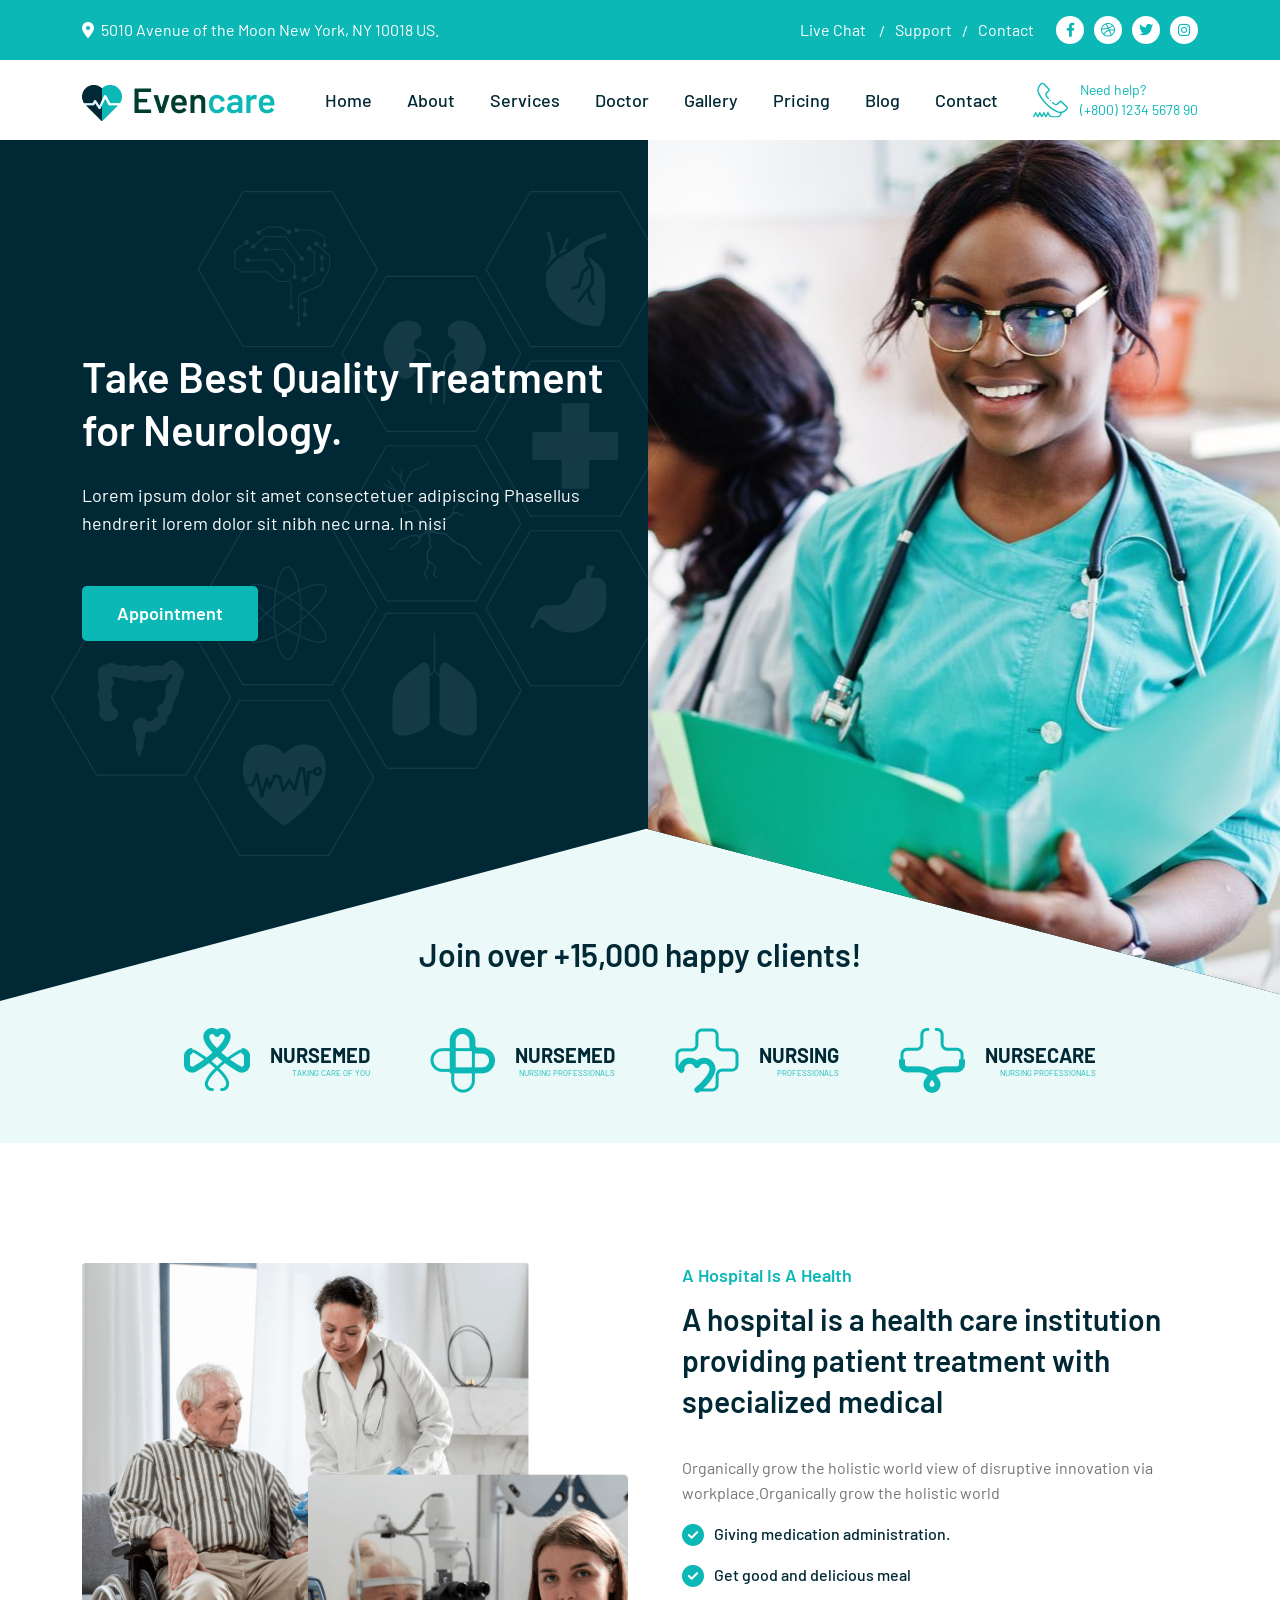
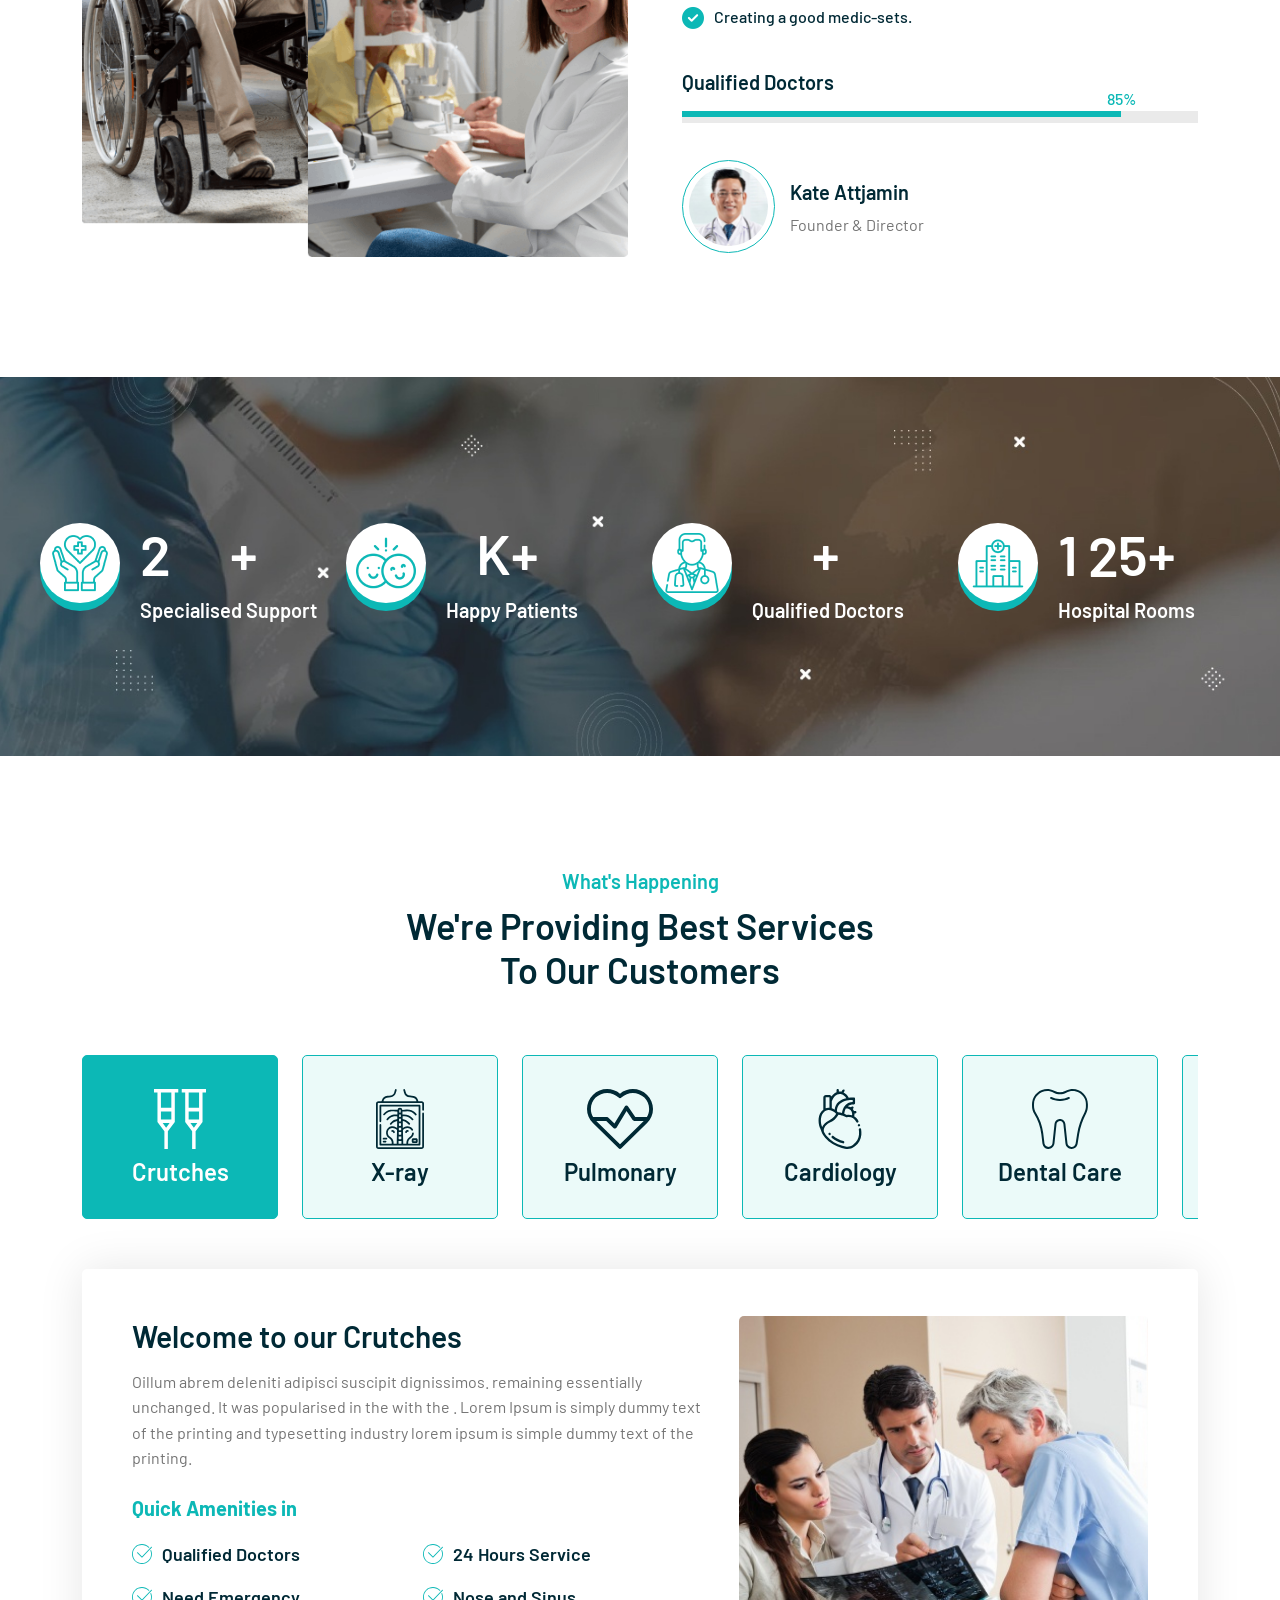
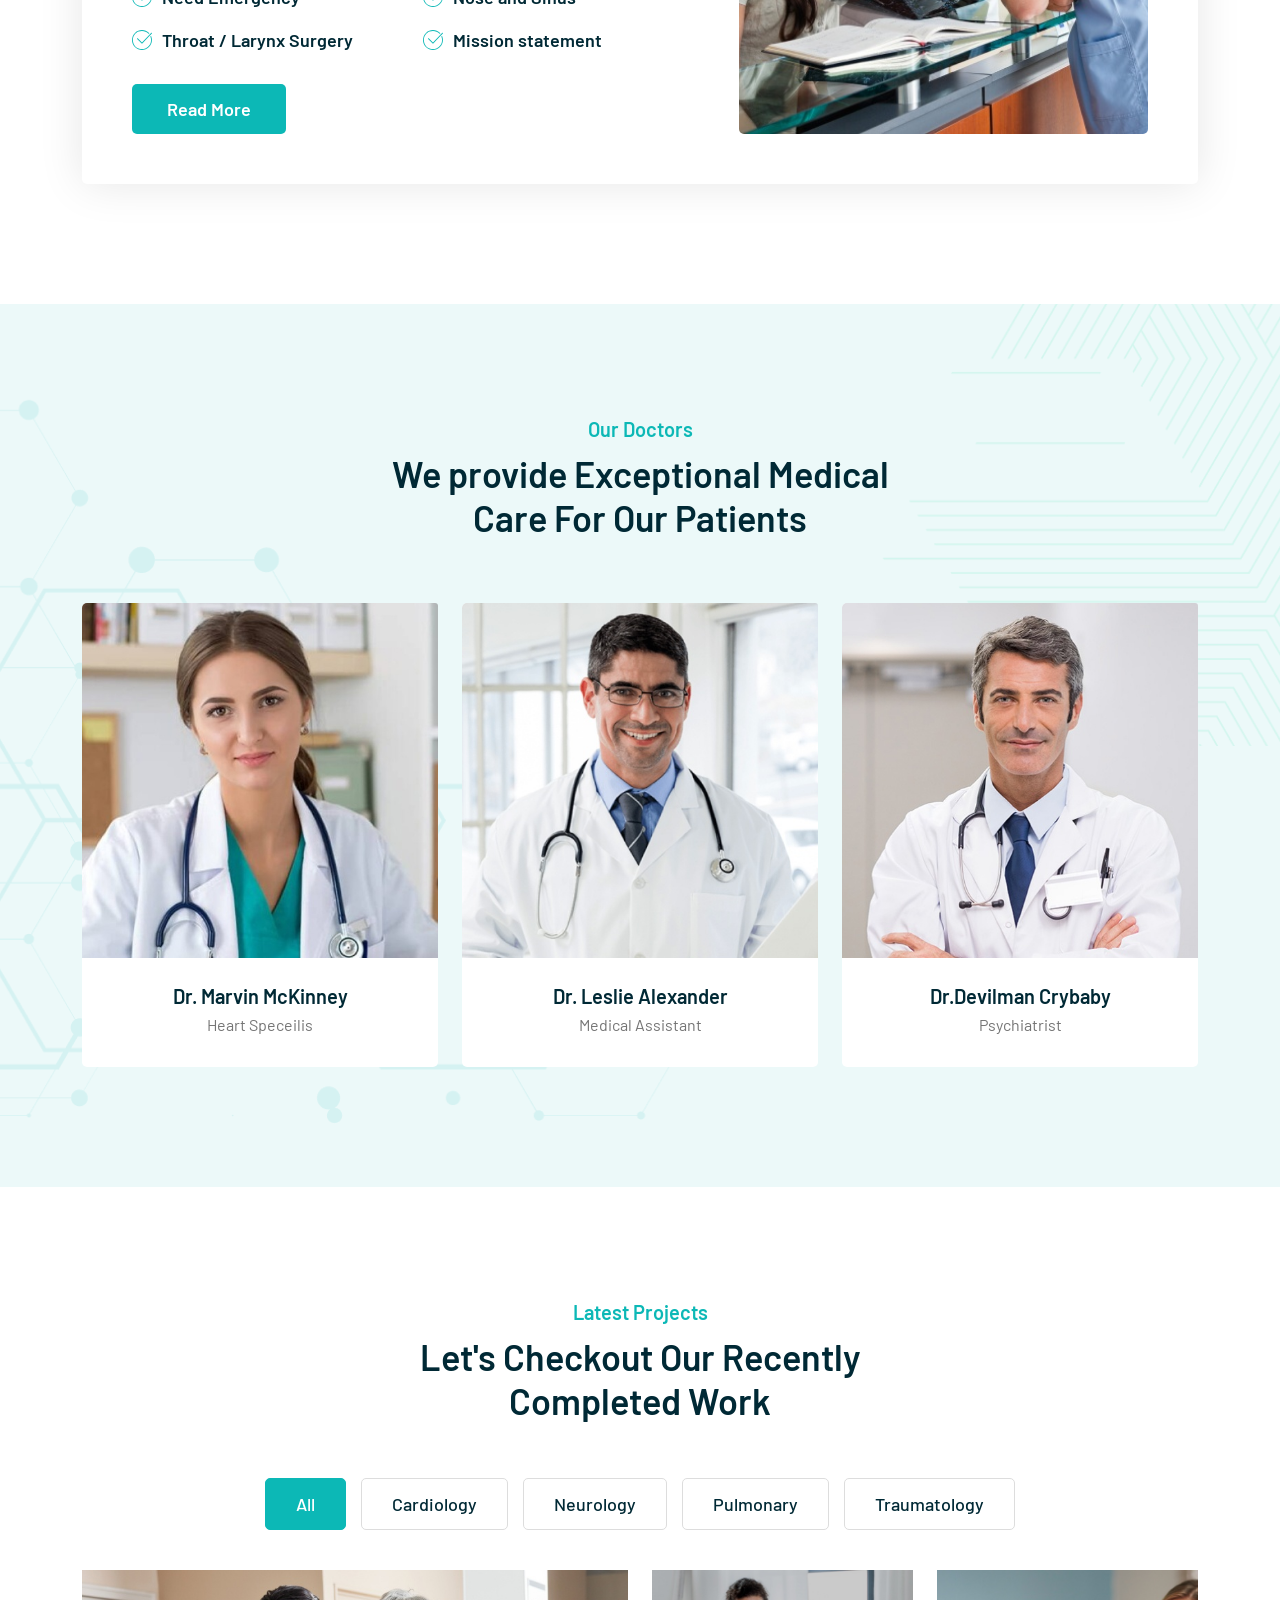
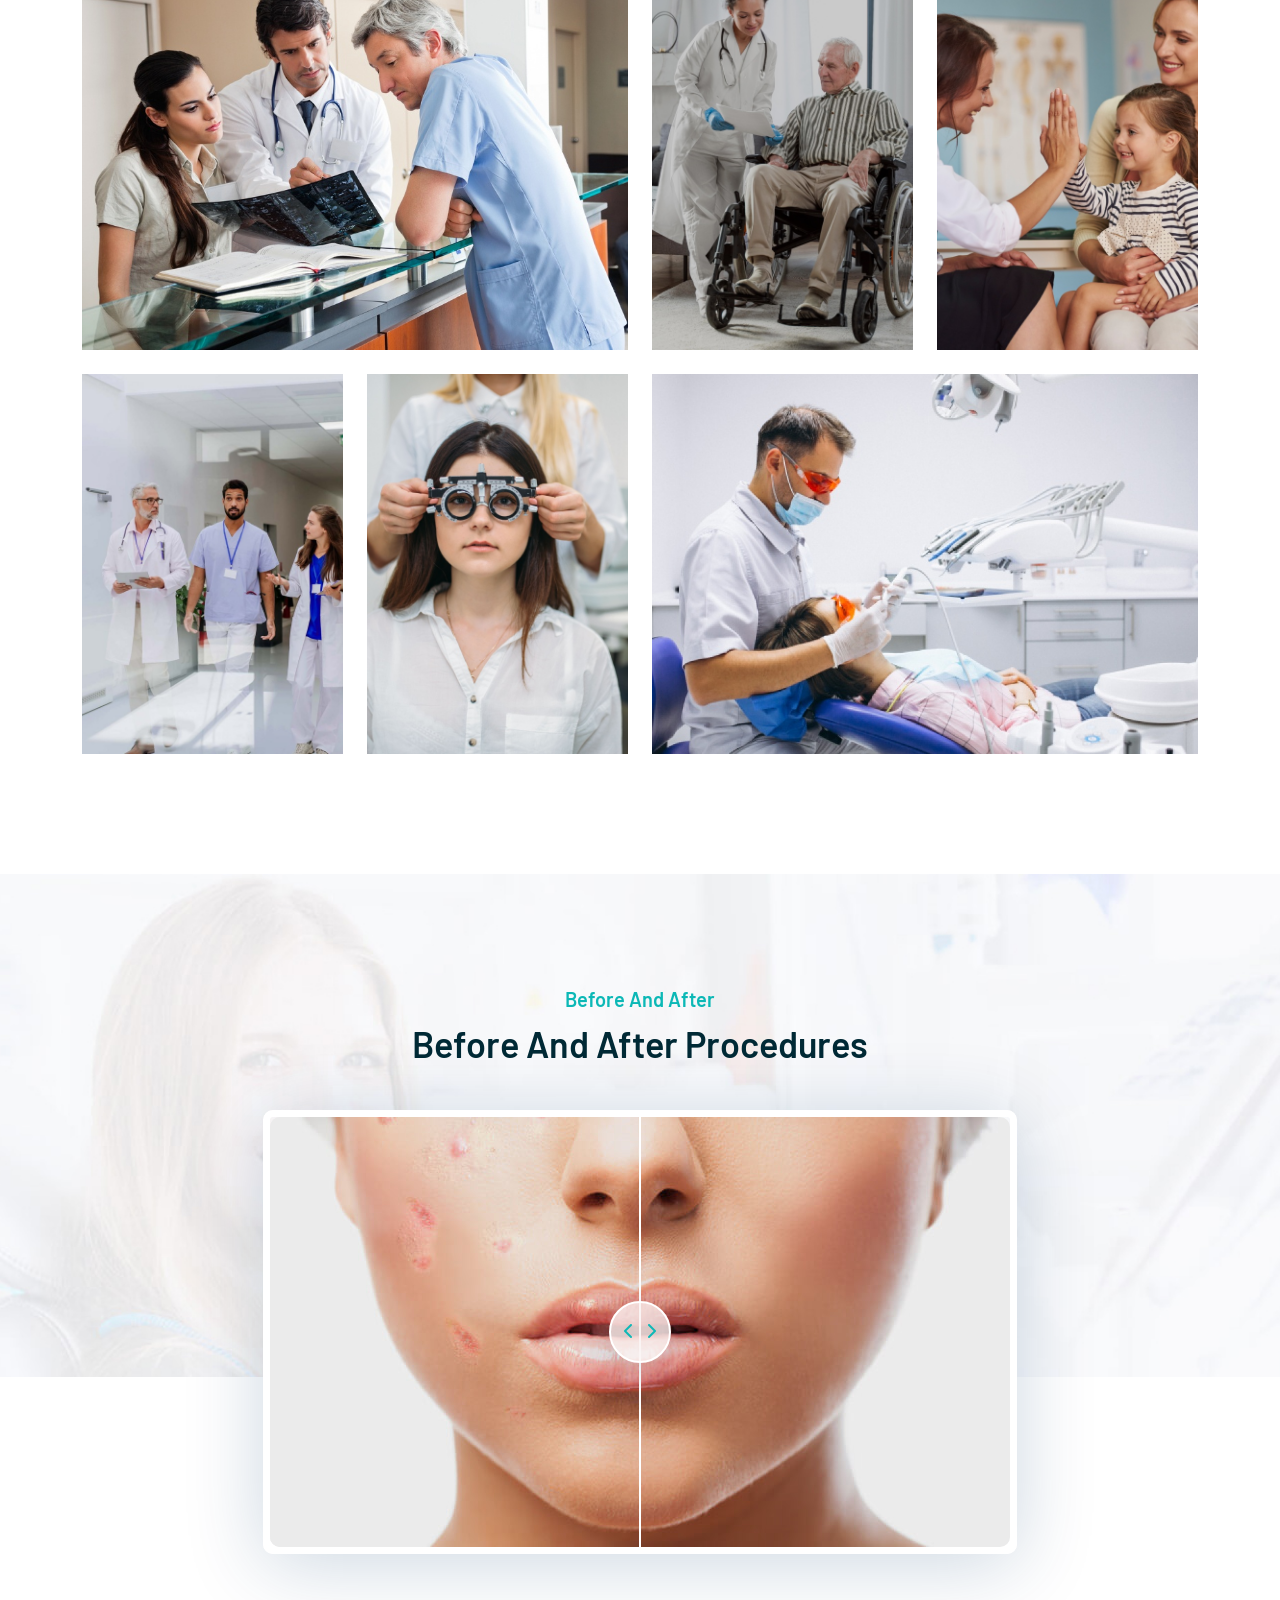
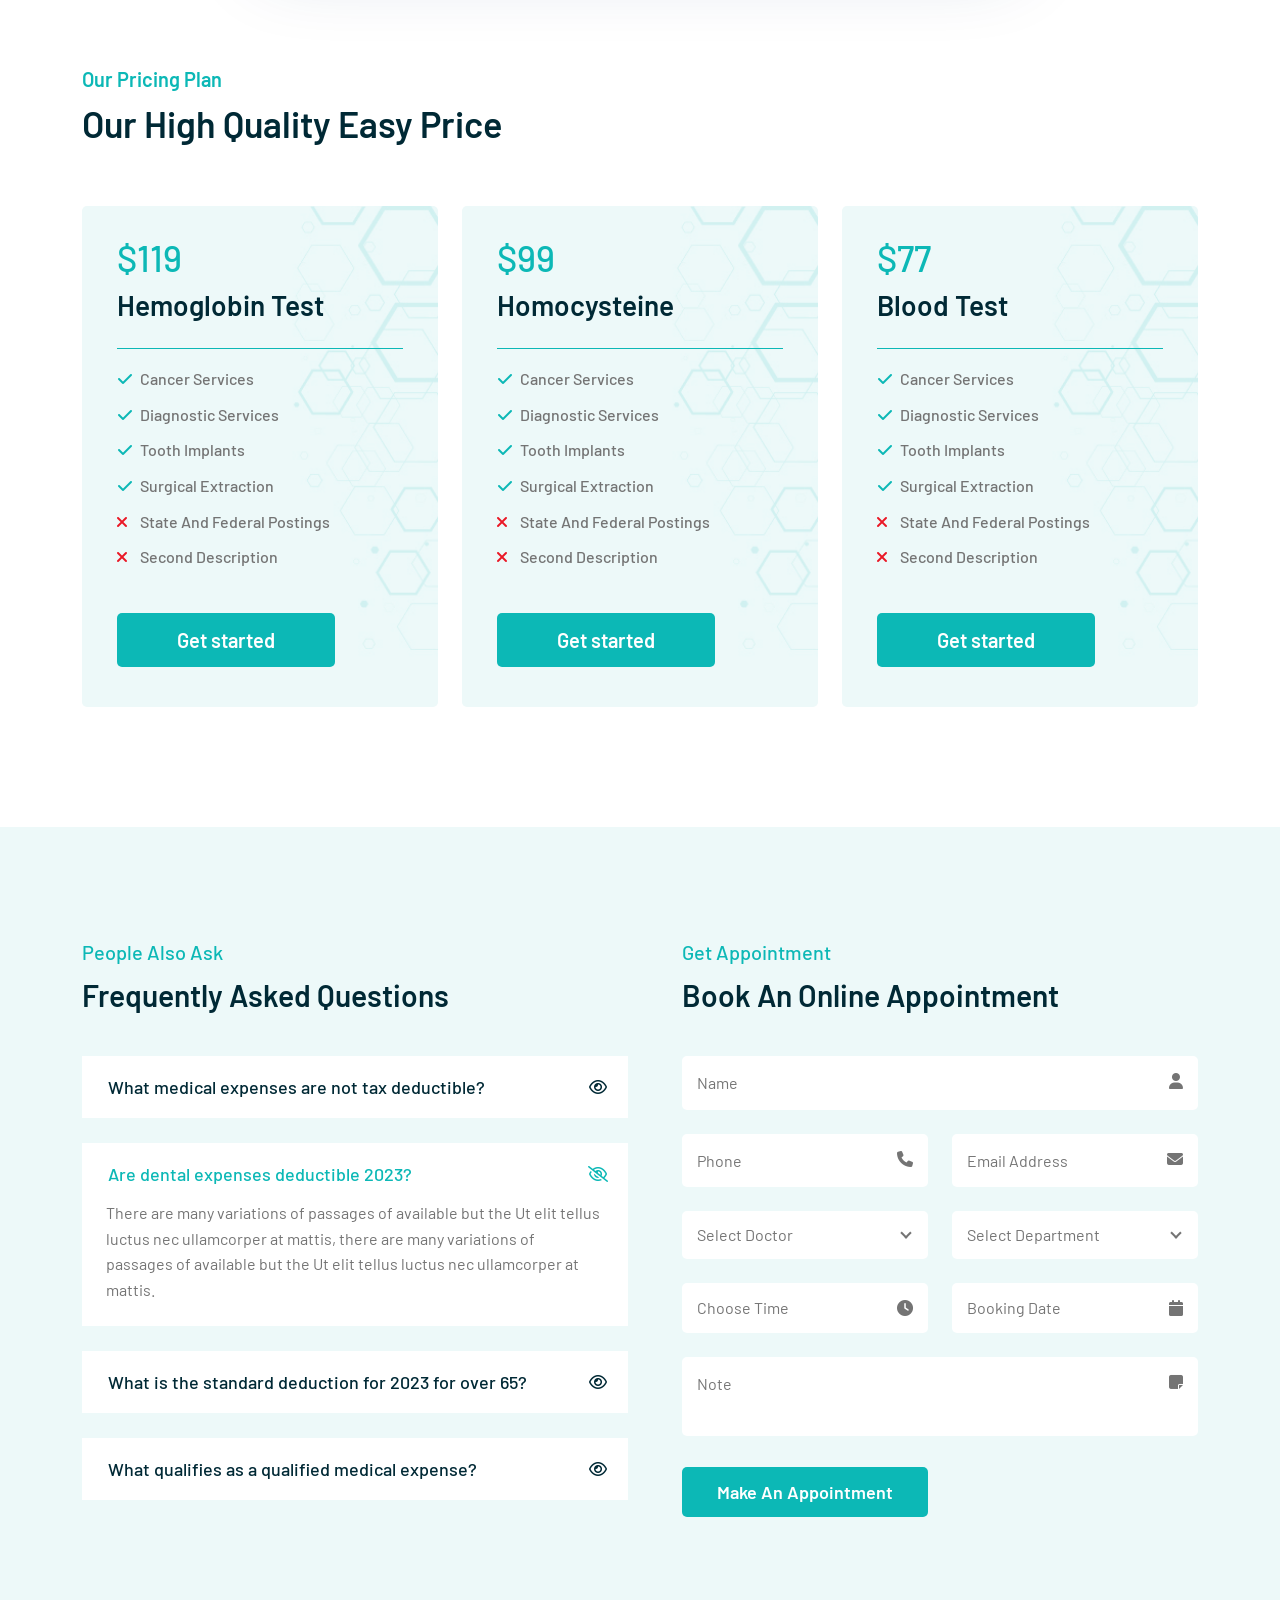
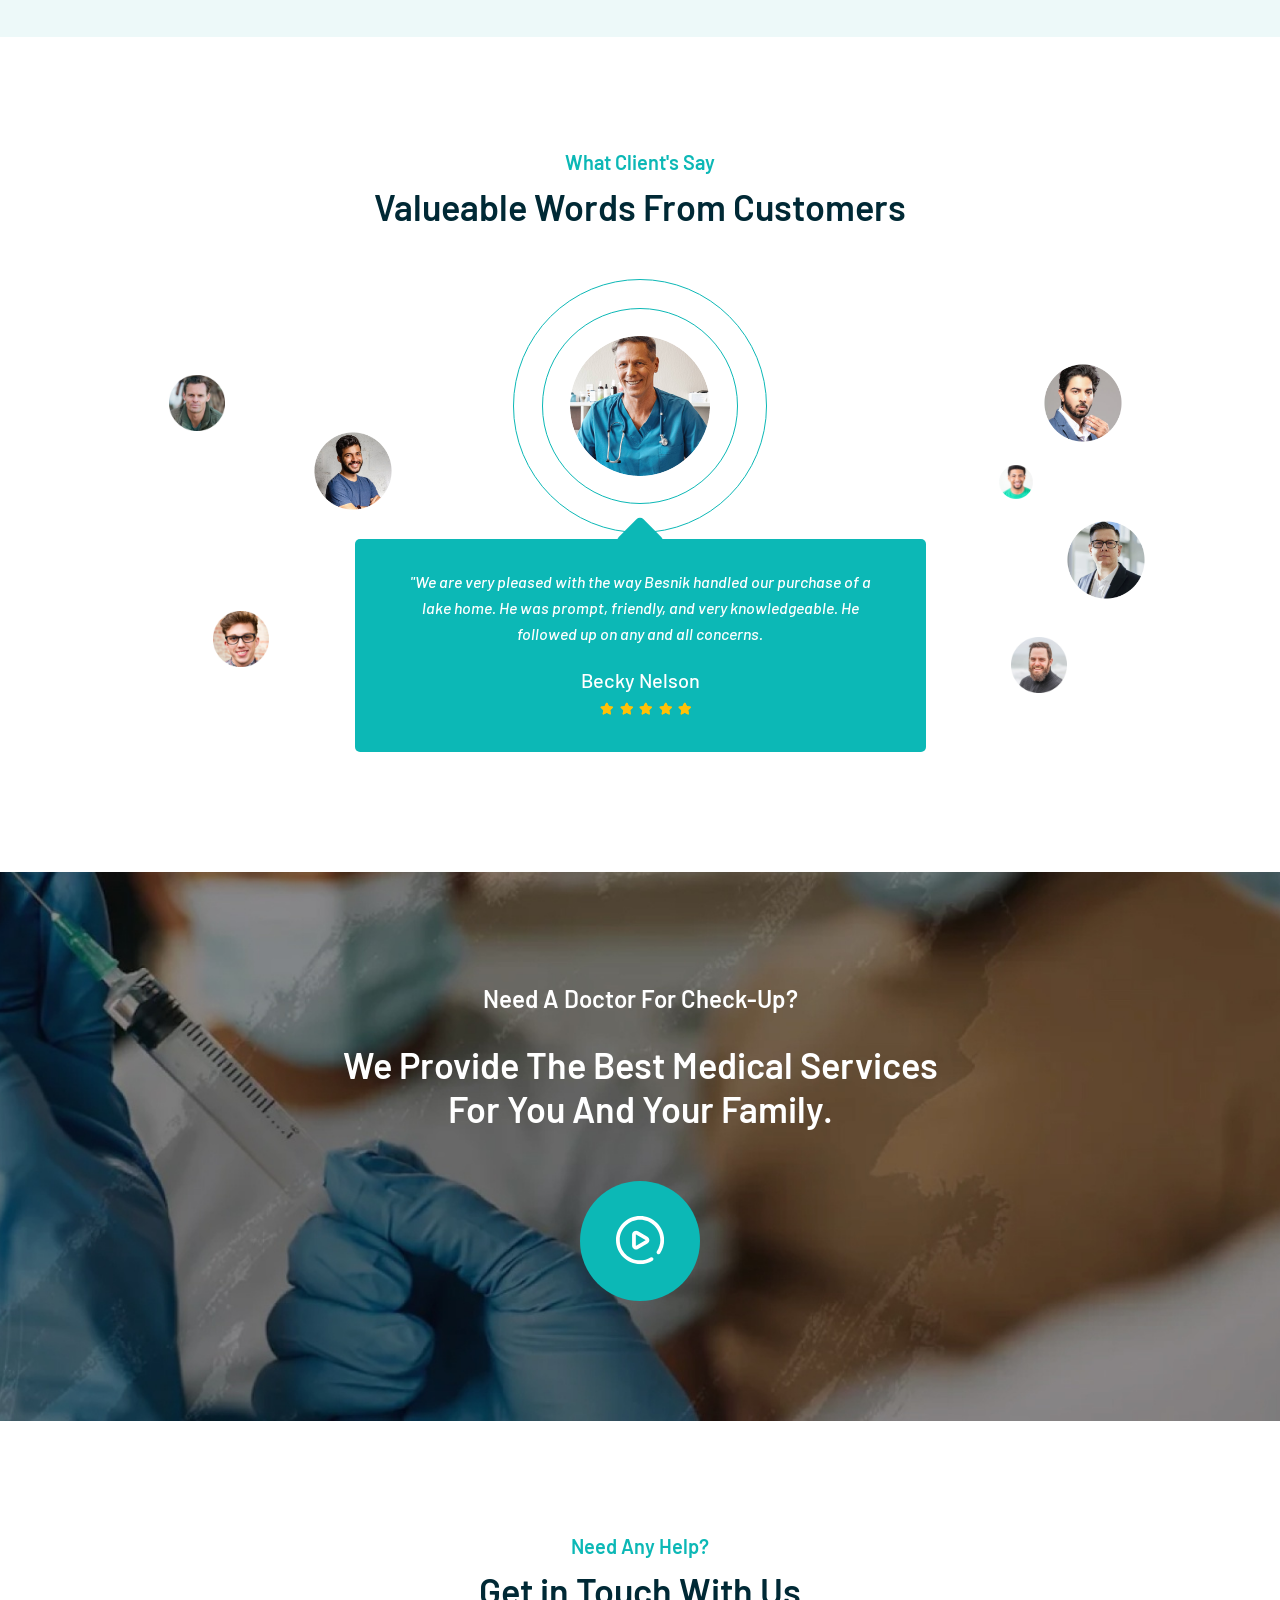
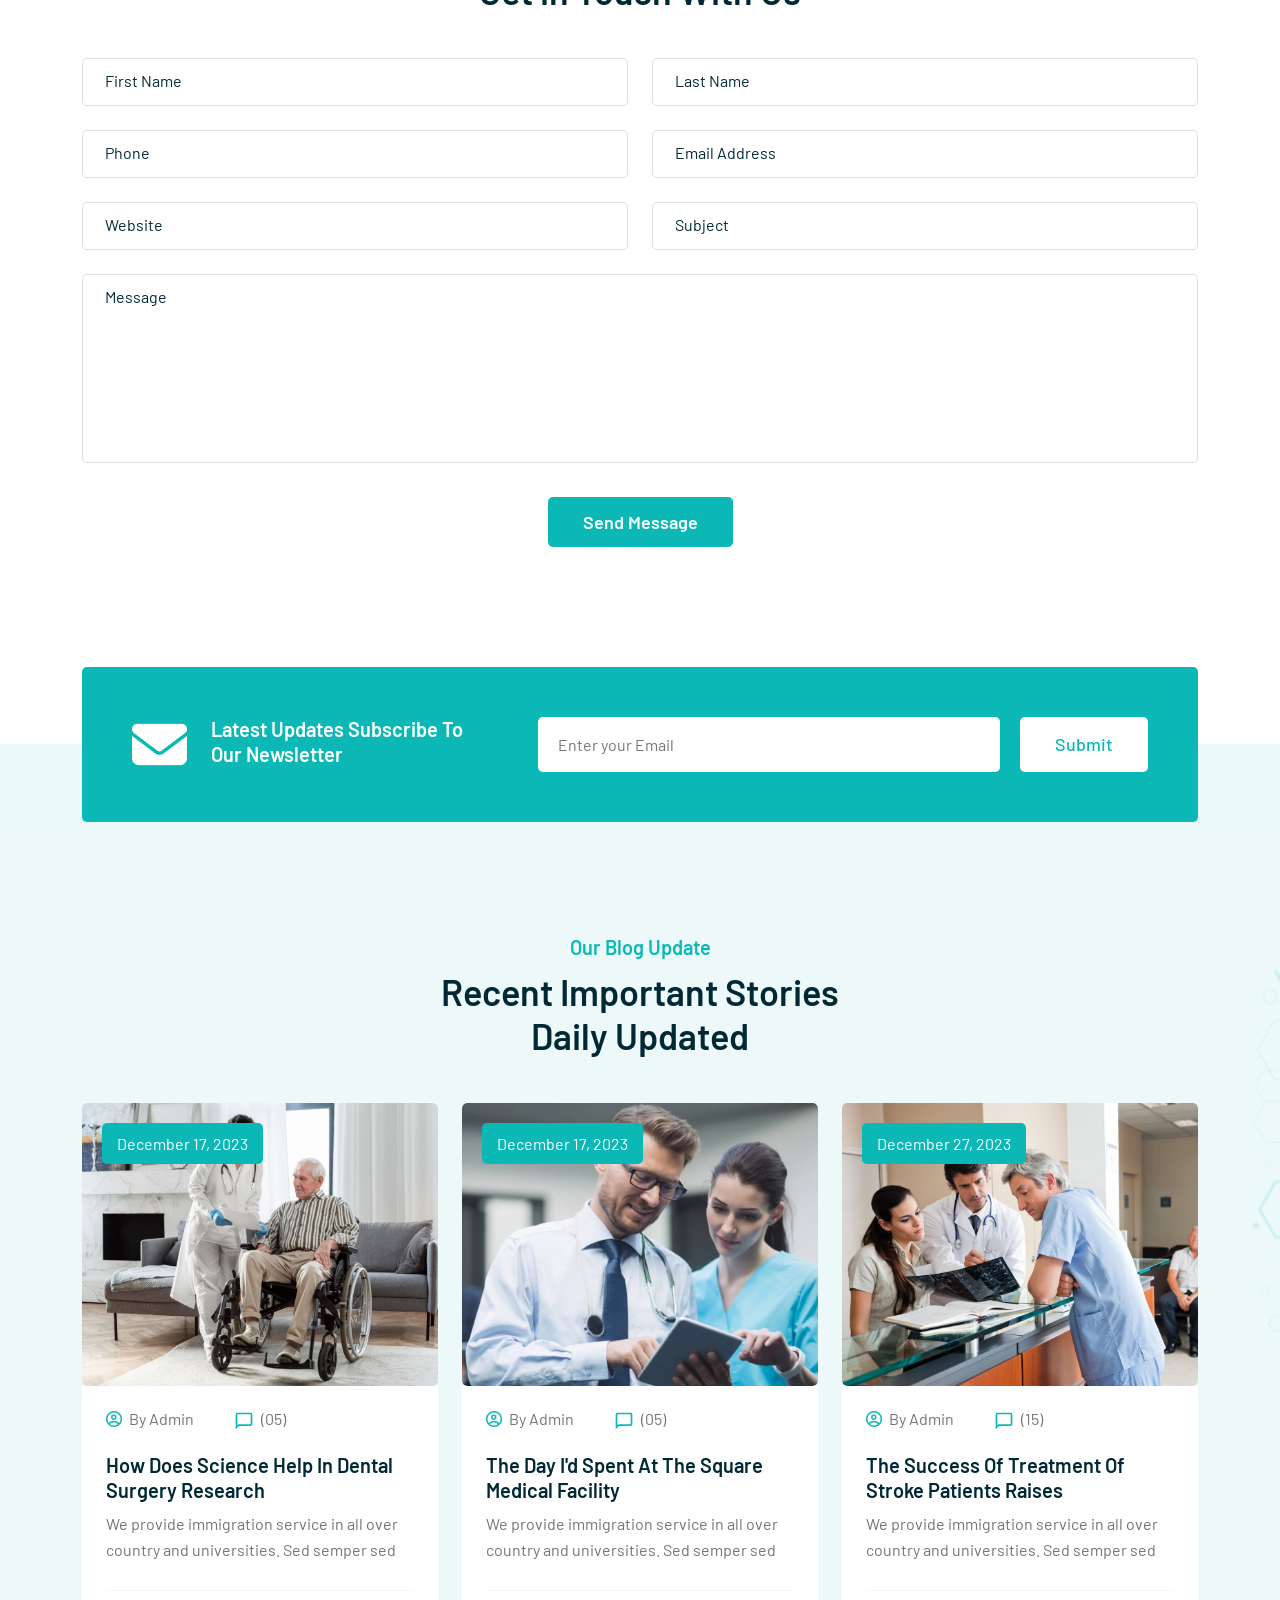
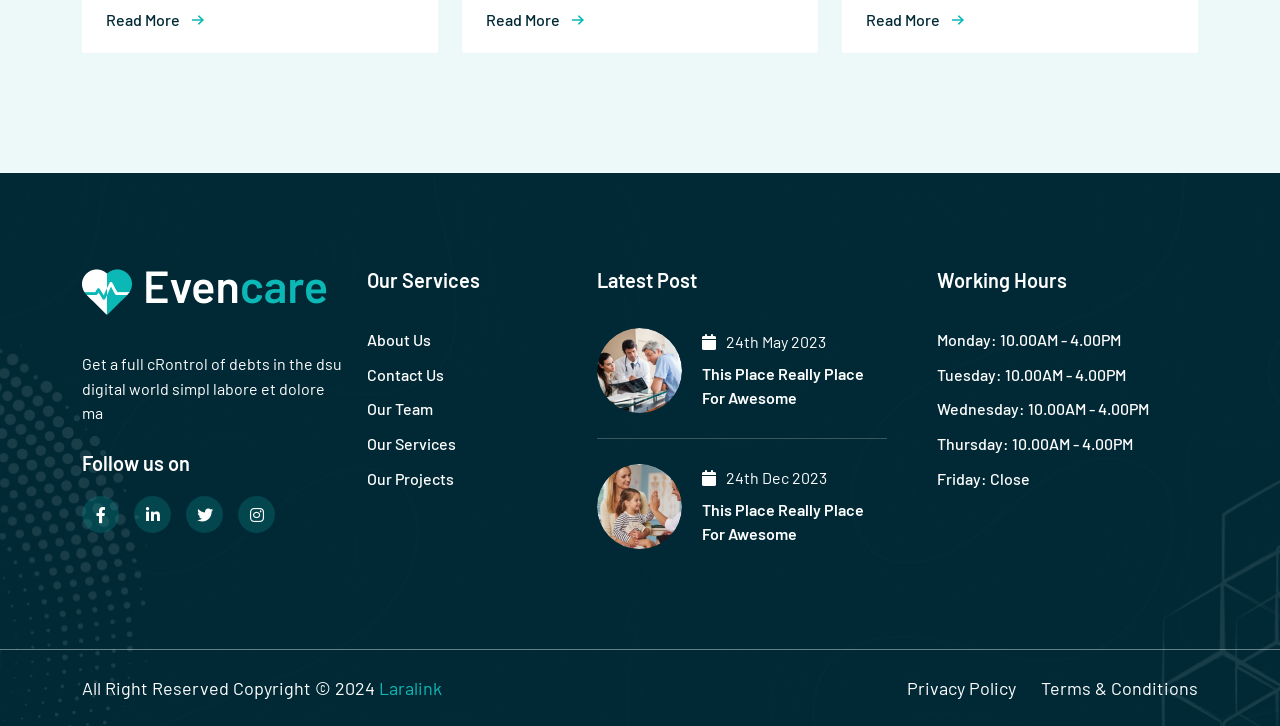
==== commit 7e462243: "Restore index.html with all sections, only update nav/footer links to .html pages" ====
--- a/index.html
+++ b/index.html
@@ -273,6 +273,651 @@
     <div class="cs_height_133 cs_height_lg_80"></div>
   </section>
   <!-- End Counter Section -->
+  <!-- Start Service Section -->
+  <section id="services">
+    <div class="cs_height_120 cs_height_lg_80"></div>
+    <div class="container">
+      <div class="cs_section_heading cs_style_1 text-center">
+        <h3 class="cs_section_title_up cs_accent_color_v1 cs_semibold cs_fs_24">What's Happening</h3>
+        <h2 class="cs_section_title cs_semibold cs_fs_45 wow fadeInUp mb-0">We're Providing Best Services <br> To Our Customers</h2>
+      </div>
+      <div class="cs_height_63 cs_height_lg_40"></div>
+    </div>
+    <div class="container">
+      <div class="cs_tabs">
+        <ul class="cs_tab_links cs_style_1 cs_mp0">
+          <li class="active">
+            <a href="#crutches">
+              <img src="assets/images/icons/crutches.svg" alt="Icon">
+              <span>Crutches</span>
+            </a>
+          </li>
+          <li>
+            <a href="#x_ray">
+              <img src="assets/images/icons/xray.svg" alt="Icon">
+              <span>X-ray</span>
+            </a>
+          </li>
+          <li>
+            <a href="#pulmonary">
+              <img src="assets/images/icons/pulmonary.svg" alt="Icon">
+              <span>Pulmonary</span>
+            </a>
+          </li>
+          <li>
+            <a href="#cardiology">
+              <img src="assets/images/icons/cardiology.svg" alt="Icon">
+              <span>Cardiology</span>
+            </a>
+          </li>
+          <li>
+            <a href="#dental">
+              <img src="assets/images/icons/dental.svg" alt="Icon">
+              <span>Dental Care</span>
+            </a>
+          </li>
+          <li>
+            <a href="#neurology">
+              <img src="assets/images/icons/neurology.svg" alt="Icon">
+              <span>Neurology</span>
+            </a>
+          </li>
+        </ul>
+        <div class="cs_height_50 cs_height_lg_40"></div>
+        <div class="tab-content">
+          <div id="crutches" class="cs_tab active">
+            <div class="cs_card cs_style_1 cs_white_bg cs_radius_5">
+              <div class="row cs_gap_y_20">
+                <div class="col-lg-7">
+                  <div class="cs_card_text">
+                    <h2 class="cs_card_title cs_fs_35 cs_semibold">Welcome to our Crutches</h2>
+                    <p class="cs_card_subtitle">Oillum abrem deleniti adipisci suscipit dignissimos. remaining essentially unchanged. It was popularised in the with the . Lorem Ipsum is simply dummy text of the printing and typesetting industry lorem ipsum is simple dummy text of the printing.</p>
+                    <h3 class="cs_list_title cs_fs_20 cs_bold cs_accent_color_v1">Quick Amenities in</h3>
+                    <ul class="cs_list cs_style_2 cs_mp0 cs_fs_18 cs_primary_color cs_semibold">
+                      <li>
+                        <i><img src="assets/images/icons/checked_icon.svg" alt="Icon"></i>
+                        Qualified Doctors
+                      </li>
+                      <li>
+                        <i><img src="assets/images/icons/checked_icon.svg" alt="Icon"></i>
+                        24 Hours Service
+                      </li>
+                      <li>
+                        <i><img src="assets/images/icons/checked_icon.svg" alt="Icon"></i>
+                        Need Emergency
+                      </li>
+                      <li>
+                        <i><img src="assets/images/icons/checked_icon.svg" alt="Icon"></i>
+                        Nose and Sinus
+                      </li>
+                      <li>
+                        <i><img src="assets/images/icons/checked_icon.svg" alt="Icon"></i>
+                        Throat / Larynx Surgery
+                      </li>
+                      <li>
+                        <i><img src="assets/images/icons/checked_icon.svg" alt="Icon"></i>
+                        Mission statement
+                      </li>
+                    </ul>
+                    <a href="#" class="cs_btn cs_style_1 cs_size_md cs_fs_18 cs_semibold cs_accent_bg_v1 cs_white_color">Read More</a>
+                  </div>
+                </div>
+                <div class="col-lg-5 text-end">
+                  <div class="cs_card_thumb cs_radius_5">
+                    <img src="assets/images/department_img_1.jpeg" alt="Department Image">
+                  </div>
+                </div>
+              </div>
+            </div>
+          </div>
+          <div id="x_ray" class="cs_tab">
+            <div class="cs_card cs_style_1 cs_white_bg cs_radius_5">
+              <div class="row cs_gap_y_20">
+                <div class="col-lg-7">
+                  <div class="cs_card_text">
+                    <h2 class="cs_card_title cs_fs_35 cs_semibold">Welcome to our X-Ray</h2>
+                    <p class="cs_card_subtitle">Oillum abrem deleniti adipisci suscipit dignissimos. remaining essentially unchanged. It was popularised in the with the . Lorem Ipsum is simply dummy text of the printing and typesetting industry lorem ipsum is simple dummy text of the printing.</p>
+                    <h3 class="cs_list_title cs_fs_20 cs_bold cs_accent_color_v1">Quick Amenities in</h3>
+                    <ul class="cs_list cs_style_2 cs_mp0 cs_fs_18 cs_primary_color cs_semibold">
+                      <li><i><img src="assets/images/icons/checked_icon.svg" alt="Icon"></i> Qualified Doctors</li>
+                      <li><i><img src="assets/images/icons/checked_icon.svg" alt="Icon"></i> 24 Hours Service</li>
+                      <li><i><img src="assets/images/icons/checked_icon.svg" alt="Icon"></i> Need Emergency</li>
+                      <li><i><img src="assets/images/icons/checked_icon.svg" alt="Icon"></i> Nose and Sinus</li>
+                      <li><i><img src="assets/images/icons/checked_icon.svg" alt="Icon"></i> Throat / Larynx Surgery</li>
+                      <li><i><img src="assets/images/icons/checked_icon.svg" alt="Icon"></i> Mission statement</li>
+                    </ul>
+                    <a href="#" class="cs_btn cs_style_1 cs_size_md cs_fs_18 cs_semibold cs_accent_bg_v1 cs_white_color">Read More</a>
+                  </div>
+                </div>
+                <div class="col-lg-5 text-end">
+                  <div class="cs_card_thumb cs_radius_5">
+                    <img src="assets/images/department_img_2.jpeg" alt="Department Image">
+                  </div>
+                </div>
+              </div>
+            </div>
+          </div>
+          <div id="pulmonary" class="cs_tab">
+            <div class="cs_card cs_style_1 cs_white_bg cs_radius_5">
+              <div class="row cs_gap_y_20">
+                <div class="col-lg-7">
+                  <div class="cs_card_text">
+                    <h2 class="cs_card_title cs_fs_35 cs_semibold">Welcome to our Pulmonary</h2>
+                    <p class="cs_card_subtitle">Oillum abrem deleniti adipisci suscipit dignissimos. remaining essentially unchanged. It was popularised in the with the . Lorem Ipsum is simply dummy text of the printing and typesetting industry lorem ipsum is simple dummy text of the printing.</p>
+                    <h3 class="cs_list_title cs_fs_20 cs_bold cs_accent_color_v1">Quick Amenities in</h3>
+                    <ul class="cs_list cs_style_2 cs_mp0 cs_fs_18 cs_primary_color cs_semibold">
+                      <li><i><img src="assets/images/icons/checked_icon.svg" alt="Icon"></i> Qualified Doctors</li>
+                      <li><i><img src="assets/images/icons/checked_icon.svg" alt="Icon"></i> 24 Hours Service</li>
+                      <li><i><img src="assets/images/icons/checked_icon.svg" alt="Icon"></i> Need Emergency</li>
+                      <li><i><img src="assets/images/icons/checked_icon.svg" alt="Icon"></i> Nose and Sinus</li>
+                      <li><i><img src="assets/images/icons/checked_icon.svg" alt="Icon"></i> Throat / Larynx Surgery</li>
+                      <li><i><img src="assets/images/icons/checked_icon.svg" alt="Icon"></i> Mission statement</li>
+                    </ul>
+                    <a href="#" class="cs_btn cs_style_1 cs_size_md cs_fs_18 cs_semibold cs_accent_bg_v1 cs_white_color">Read More</a>
+                  </div>
+                </div>
+                <div class="col-lg-5 text-end">
+                  <div class="cs_card_thumb cs_radius_5">
+                    <img src="assets/images/department_img_3.jpeg" alt="Department Image">
+                  </div>
+                </div>
+              </div>
+            </div>
+          </div>
+          <div id="cardiology" class="cs_tab">
+            <div class="cs_card cs_style_1 cs_white_bg cs_radius_5">
+              <div class="row cs_gap_y_20">
+                <div class="col-lg-7">
+                  <div class="cs_card_text">
+                    <h2 class="cs_card_title cs_fs_35 cs_semibold">Welcome to our Cardiology</h2>
+                    <p class="cs_card_subtitle">Oillum abrem deleniti adipisci suscipit dignissimos. remaining essentially unchanged. It was popularised in the with the . Lorem Ipsum is simply dummy text of the printing and typesetting industry lorem ipsum is simple dummy text of the printing.</p>
+                    <h3 class="cs_list_title cs_fs_20 cs_bold cs_accent_color_v1">Quick Amenities in</h3>
+                    <ul class="cs_list cs_style_2 cs_mp0 cs_fs_18 cs_primary_color cs_semibold">
+                      <li><i><img src="assets/images/icons/checked_icon.svg" alt="Icon"></i> Qualified Doctors</li>
+                      <li><i><img src="assets/images/icons/checked_icon.svg" alt="Icon"></i> 24 Hours Service</li>
+                      <li><i><img src="assets/images/icons/checked_icon.svg" alt="Icon"></i> Need Emergency</li>
+                      <li><i><img src="assets/images/icons/checked_icon.svg" alt="Icon"></i> Nose and Sinus</li>
+                      <li><i><img src="assets/images/icons/checked_icon.svg" alt="Icon"></i> Throat / Larynx Surgery</li>
+                      <li><i><img src="assets/images/icons/checked_icon.svg" alt="Icon"></i> Mission statement</li>
+                    </ul>
+                    <a href="#" class="cs_btn cs_style_1 cs_size_md cs_fs_18 cs_semibold cs_accent_bg_v1 cs_white_color">Read More</a>
+                  </div>
+                </div>
+                <div class="col-lg-5 text-end">
+                  <div class="cs_card_thumb cs_radius_5">
+                    <img src="assets/images/department_img_4.jpeg" alt="Department Image">
+                  </div>
+                </div>
+              </div>
+            </div>
+          </div>
+          <div id="dental" class="cs_tab">
+            <div class="cs_card cs_style_1 cs_white_bg cs_radius_5">
+              <div class="row cs_gap_y_20">
+                <div class="col-lg-7">
+                  <div class="cs_card_text">
+                    <h2 class="cs_card_title cs_fs_35 cs_semibold">Welcome to our Dental</h2>
+                    <p class="cs_card_subtitle">Oillum abrem deleniti adipisci suscipit dignissimos. remaining essentially unchanged. It was popularised in the with the . Lorem Ipsum is simply dummy text of the printing and typesetting industry lorem ipsum is simple dummy text of the printing.</p>
+                    <h3 class="cs_list_title cs_fs_20 cs_bold cs_accent_color_v1">Quick Amenities in</h3>
+                    <ul class="cs_list cs_style_2 cs_mp0 cs_fs_18 cs_primary_color cs_semibold">
+                      <li><i><img src="assets/images/icons/checked_icon.svg" alt="Icon"></i> Qualified Doctors</li>
+                      <li><i><img src="assets/images/icons/checked_icon.svg" alt="Icon"></i> 24 Hours Service</li>
+                      <li><i><img src="assets/images/icons/checked_icon.svg" alt="Icon"></i> Need Emergency</li>
+                      <li><i><img src="assets/images/icons/checked_icon.svg" alt="Icon"></i> Nose and Sinus</li>
+                      <li><i><img src="assets/images/icons/checked_icon.svg" alt="Icon"></i> Throat / Larynx Surgery</li>
+                      <li><i><img src="assets/images/icons/checked_icon.svg" alt="Icon"></i> Mission statement</li>
+                    </ul>
+                    <a href="#" class="cs_btn cs_style_1 cs_size_md cs_fs_18 cs_semibold cs_accent_bg_v1 cs_white_color">Read More</a>
+                  </div>
+                </div>
+                <div class="col-lg-5 text-end">
+                  <div class="cs_card_thumb cs_radius_5">
+                    <img src="assets/images/department_img_5.jpeg" alt="Department Image">
+                  </div>
+                </div>
+              </div>
+            </div>
+          </div>
+          <div id="neurology" class="cs_tab">
+            <div class="cs_card cs_style_1 cs_white_bg cs_radius_5">
+              <div class="row cs_gap_y_20">
+                <div class="col-lg-7">
+                  <div class="cs_card_text">
+                    <h2 class="cs_card_title cs_fs_35 cs_semibold">Welcome to our Neurology</h2>
+                    <p class="cs_card_subtitle">Oillum abrem deleniti adipisci suscipit dignissimos. remaining essentially unchanged. It was popularised in the with the.Lorem Ipsum is simply dummy text of the printing and typesetting industry lorem ipsum is simple dummy text of the printing.</p>
+                    <h3 class="cs_list_title cs_fs_20 cs_bold cs_accent_color_v1">Quick Amenities in</h3>
+                    <ul class="cs_list cs_style_2 cs_mp0 cs_fs_18 cs_primary_color cs_semibold">
+                      <li><i><img src="assets/images/icons/checked_icon.svg" alt="Icon"></i> Qualified Doctors</li>
+                      <li><i><img src="assets/images/icons/checked_icon.svg" alt="Icon"></i> 24 Hours Service</li>
+                      <li><i><img src="assets/images/icons/checked_icon.svg" alt="Icon"></i> Need Emergency</li>
+                      <li><i><img src="assets/images/icons/checked_icon.svg" alt="Icon"></i> Nose and Sinus</li>
+                      <li><i><img src="assets/images/icons/checked_icon.svg" alt="Icon"></i> Throat / Larynx Surgery</li>
+                      <li><i><img src="assets/images/icons/checked_icon.svg" alt="Icon"></i> Mission statement</li>
+                    </ul>
+                    <a href="#" class="cs_btn cs_style_1 cs_size_md cs_fs_18 cs_semibold cs_accent_bg_v1 cs_white_color">Read More</a>
+                  </div>
+                </div>
+                <div class="col-lg-5 text-end">
+                  <div class="cs_card_thumb cs_radius_5">
+                    <img src="assets/images/department_img_6.jpeg" alt="Department Image">
+                  </div>
+                </div>
+              </div>
+            </div>
+          </div>
+        </div>
+      </div>
+    </div>
+    <div class="cs_height_120 cs_height_lg_80"></div>
+  </section>
+  <!-- End Service Section -->
+  <!-- Start Doctors Section -->
+  <section class="cs_accent_v1_light cs_bg_filed" id="doctors" data-src="assets/images/doctors_bg_1.png">
+    <div class="cs_height_120 cs_height_lg_80"></div>
+    <div class="container">
+      <div class="cs_section_heading cs_style_1 text-center">
+        <h3 class="cs_section_title_up cs_accent_color_v1 cs_semibold cs_fs_24">Our Doctors</h3>
+        <h2 class="cs_section_title cs_semibold cs_fs_45 wow fadeInUp mb-0">We provide Exceptional Medical <br> Care For Our Patients</h2>
+      </div>
+      <div class="cs_height_63 cs_height_lg_40"></div>
+      <div class="row cs_gap_y_30">
+        <div class="col-lg-4">
+          <div class="cs_doctor cs_style_1 cs_white_bg cs_radius_5">
+            <div class="cs_doctor_thumb position-relative">
+              <img src="assets/images/doctor_1.jpeg" alt="Doctor Thumb">
+              <div class="cs_social_btns cs_style_1 cs_accent_bg_v1">
+                <a href="facebook.com" target="_blank" class="cs_center">
+                  <i class="fa-brands fa-facebook-f"></i></a>
+                <a href="https://www.instagram.com/" target="_blank" class="cs_center">
+                  <i class="fa-brands fa-instagram"></i></a>
+                <a href="https://twitter.com/" target="_blank" class="cs_center">
+                  <i class="fa-brands fa-twitter"></i></a>
+                <a href="https://www.linkedin.com/" target="_blank" class="cs_center">
+                  <i class="fa-brands fa-linkedin-in"></i></a>
+              </div>
+            </div>
+            <div class="cs_doctor_info text-center">
+              <h3 class="cs_doctor_title cs_fs_24 cs_semibold">
+                <a href="doctor-details.html">Dr. Marvin McKinney</a></h3>
+              <p class="cs_doctor_subtitle mb-0">Heart Speceilis</p>
+            </div>
+          </div>
+        </div>
+        <div class="col-lg-4">
+          <div class="cs_doctor cs_style_1 cs_white_bg cs_radius_5">
+            <div class="cs_doctor_thumb position-relative">
+              <img src="assets/images/doctor_2.jpeg" alt="Doctor Thumb">
+              <div class="cs_social_btns cs_style_1 cs_accent_bg_v1">
+                <a href="facebook.com" target="_blank" class="cs_center">
+                  <i class="fa-brands fa-facebook-f"></i></a>
+                <a href="https://www.instagram.com/" target="_blank" class="cs_center">
+                  <i class="fa-brands fa-instagram"></i></a>
+                <a href="https://twitter.com/" target="_blank" class="cs_center">
+                  <i class="fa-brands fa-twitter"></i></a>
+                <a href="https://www.linkedin.com/" target="_blank" class="cs_center">
+                  <i class="fa-brands fa-linkedin-in"></i></a>
+              </div>
+            </div>
+            <div class="cs_doctor_info text-center">
+              <h3 class="cs_doctor_title cs_fs_24 cs_semibold"><a href="doctor-details.html">Dr. Leslie Alexander</a></h3>
+              <p class="cs_doctor_subtitle mb-0">Medical Assistant</p>
+            </div>
+          </div>
+        </div>
+        <div class="col-lg-4">
+          <div class="cs_doctor cs_style_1 cs_white_bg cs_radius_5">
+            <div class="cs_doctor_thumb position-relative">
+              <img src="assets/images/doctor_3.jpeg" alt="Doctor Thumb">
+              <div class="cs_social_btns cs_style_1 cs_accent_bg_v1">
+                <a href="facebook.com" target="_blank" class="cs_center">
+                  <i class="fa-brands fa-facebook-f"></i></a>
+                <a href="https://www.instagram.com/" target="_blank" class="cs_center">
+                  <i class="fa-brands fa-instagram"></i></a>
+                <a href="https://twitter.com/" target="_blank" class="cs_center">
+                  <i class="fa-brands fa-twitter"></i></a>
+                <a href="https://www.linkedin.com/" target="_blank" class="cs_center">
+                  <i class="fa-brands fa-linkedin-in"></i></a>
+              </div>
+            </div>
+            <div class="cs_doctor_info text-center">
+              <h3 class="cs_doctor_title cs_fs_24 cs_semibold"><a href="doctor-details.html">Dr.Devilman Crybaby</a></h3>
+              <p class="cs_doctor_subtitle mb-0">Psychiatrist</p>
+            </div>
+          </div>
+        </div>
+      </div>
+    </div>
+    <div class="cs_height_120 cs_height_lg_80"></div>
+  </section>
+  <!-- End Doctors Section  -->
+  <!-- Start Gallery Section !-->
+  <section id="gallery">
+    <div class="cs_height_120 cs_height_lg_80"></div>
+    <div class="container">
+      <div class="cs_section_heading cs_style_1 text-center">
+        <h3 class="cs_section_title_up cs_accent_color_v1 cs_semibold cs_fs_24 wow fadeInDown">Latest Projects</h3>
+        <h2 class="cs_section_title cs_semibold cs_fs_45 mb-0">Let's Checkout Our Recently <br>Completed Work</h2>
+      </div>
+      <div class="cs_height_45 cs_height_lg_30"></div>
+      <div class="cs_portfolio_wrapper">
+        <div class="cs_isotop_filter cs_style_1 text-center">
+          <ul class="cs_fs_18 cs_medium cs_primary_color cs_mp0">
+            <li class="active"><a href="#" data-filter="*">All</a></li>
+            <li><a href="#" data-filter=".cardiology">Cardiology</a></li>
+            <li><a href="#" data-filter=".neurology">Neurology</a></li>
+            <li><a href="#" data-filter=".pulmonary">Pulmonary</a></li>
+            <li><a href="#" data-filter=".traumatology">Traumatology</a></li>
+          </ul>
+        </div>
+        <div class="cs_isotop cs_isotop_col_4 cs_has_gutter_24 cs_gallery_list">
+          <div class="cs_grid_sizer"></div>
+          <div class="cs_isotop_item cs_w50 cardiology urology pulmonary">
+            <a href="assets/images/gallery_1.jpeg" class="cs_gallery_item cs_zoom position-relative">
+              <img src="assets/images/gallery_1.jpeg" alt="Gallery Image" class="cs_zoom_in">
+              <div class="cs_gallery_overlay position-absolute"></div>
+              <div class="cs_gallery_icon cs_accent_bg_v1 cs_center position-absolute">
+                <img src="assets/images/icons/plus_icon.svg" alt="Icon">
+              </div>
+            </a>
+          </div>
+          <div class="cs_isotop_item traumatology urology neurology">
+            <a href="assets/images/gallery_2.jpeg" class="cs_gallery_item cs_zoom position-relative">
+              <img src="assets/images/gallery_2.jpeg" alt="Gallery Image" class="cs_zoom_in">
+              <div class="cs_gallery_overlay position-absolute"></div>
+              <div class="cs_gallery_icon cs_accent_bg_v1 cs_center position-absolute">
+                <img src="assets/images/icons/plus_icon.svg" alt="Icon">
+              </div>
+            </a>
+          </div>
+          <div class="cs_isotop_item cardiology urology neurology">
+            <a href="assets/images/gallery_3.jpeg" class="cs_gallery_item cs_zoom position-relative">
+              <img src="assets/images/gallery_3.jpeg" alt="Gallery Image" class="cs_zoom_in">
+              <div class="cs_gallery_overlay position-absolute"></div>
+              <div class="cs_gallery_icon cs_accent_bg_v1 cs_center position-absolute">
+                <img src="assets/images/icons/plus_icon.svg" alt="Icon">
+              </div>
+            </a>
+          </div>
+          <div class="cs_isotop_item traumatology urology neurology">
+            <a href="assets/images/gallery_4.jpeg" class="cs_gallery_item cs_zoom position-relative">
+              <img src="assets/images/gallery_4.jpeg" alt="Gallery Image" class="cs_zoom_in">
+              <div class="cs_gallery_overlay position-absolute"></div>
+              <div class="cs_gallery_icon cs_accent_bg_v1 cs_center position-absolute">
+                <img src="assets/images/icons/plus_icon.svg" alt="Icon">
+              </div>
+            </a>
+          </div>
+          <div class="cs_isotop_item cardiology urology pulmonary">
+            <a href="assets/images/gallery_5.jpeg" class="cs_gallery_item cs_zoom position-relative">
+              <img src="assets/images/gallery_5.jpeg" alt="Gallery Image" class="cs_zoom_in">
+              <div class="cs_gallery_overlay position-absolute"></div>
+              <div class="cs_gallery_icon cs_accent_bg_v1 cs_center position-absolute">
+                <img src="assets/images/icons/plus_icon.svg" alt="Icon">
+              </div>
+            </a>
+          </div>
+          <div class="cs_isotop_item cs_w50 traumatology urology pulmonary">
+            <a href="assets/images/gallery_6.jpeg" class="cs_gallery_item cs_zoom position-relative">
+              <img src="assets/images/gallery_6.jpeg" alt="Gallery Image" class="cs_zoom_in">
+              <div class="cs_gallery_overlay position-absolute"></div>
+              <div class="cs_gallery_icon cs_accent_bg_v1 cs_center position-absolute">
+                <img src="assets/images/icons/plus_icon.svg" alt="Icon">
+              </div>
+            </a>
+          </div>
+        </div>
+      </div>
+    </div>
+    <div class="cs_height_120 cs_height_lg_80"></div>
+  </section>
+  <!-- End Gallery Section -->
+  <!--Start Before after slider -->
+  <section class="cs_bg_filed"  data-src="assets/images/before_after_bg.jpeg">
+    <div class="cs_height_120 cs_height_lg_80"></div>
+    <div class="container">
+      <div class="cs_section_heading cs_style_1 text-center">
+        <h3 class="cs_section_title_up cs_accent_color_v1 cs_semibold cs_fs_24">Before and after</h3>
+        <h2 class="cs_section_title cs_semibold cs_fs_45 wow fadeIn mb-0">Before And After Procedures</h2>
+      </div>
+      <div class="cs_height_45 cs_height_lg_30"></div>
+    </div>
+    <div class="cs_before_after_wrap">
+      <div class="cs_half_bg"></div>
+      <div class="container">
+        <div class="cs_before_after-in">
+          <div class="cs_before_after">
+            <div class="cs_after cs_single_slide" data-src="assets/images/after.jpeg"></div>
+            <div class="cs_before cs_single_slide" data-src="assets/images/before.jpeg"></div>
+            <div class="cs_handle_before_after">
+              <span></span>
+            </div>
+          </div>
+        </div>
+      </div>
+    </div>
+  </section>
+  <!--End Before after slider -->
+  <!-- Start Pricing Section -->
+  <section class="cs_slider cs_style_1" id="pricing">
+    <div class="cs_height_120 cs_height_lg_80"></div>
+    <div class="container">
+      <div class="cs_slider_heading d-flex align-items-center justify-content-between">
+        <div class="cs_section_heading cs_style_1">
+          <h3 class="cs_section_title_up cs_semibold cs_fs_24 cs_accent_color_v1">Our Pricing Plan</h3>
+          <h2 class="cs_section_title cs_semibold cs_fs_45 mb-0">Our High Quality Easy Price</h2>
+        </div>
+        <div class="cs_slider_arrows cs_style_1 cs_hide_mobile wow fadeInUp">
+          <div class="cs_left_arrow cs_slider_arrow cs_accent_color_v1 cs_center slick-arrow"><i class="fa-solid fa-chevron-left"></i>
+          </div>
+          <div class="cs_right_arrow cs_slider_arrow cs_accent_color_v1 cs_center slick-arrow"><i class="fa-solid fa-chevron-right"></i>
+          </div>
+        </div>
+      </div>
+      <div class="cs_height_60 cs_height_lg_40"></div>
+      <div class="cs_slider_container" data-autoplay="0" data-loop="1" data-speed="600" data-center="0" data-slides-per-view="responsive" data-xxs-slides="1" data-xs-slides="1" data-sm-slides="2" data-md-slides="2" data-lg-slides="3" data-add-slides="3">
+        <div class="cs_slider_wrapper">
+          <div class="slick_slide_in">
+            <div class="cs_pricing_table cs_style_1 cs_radius_5 cs_bg_filed position-relative" data-src="assets/images/pricing_bg.jpeg">
+              <div class="cs_pricing_overlay cs_primary_bg cs_bg_filed cs_radius_5" data-src="assets/images/pricing_overlay_bg.jpeg"></div>
+              <div class="cs_pricing_info">
+                <h2 class="cs_price cs_accent_color_v1 cs_fs_45 cs_medium">$119</h2>
+                <h3 class="cs_pricing_title cs_fs_28 cs_semibold mb-0">Hemoglobin Test</h3>
+              </div>
+              <ul class="cs_pricing_feature cs_mp0 cs_medium">
+                <li><span class="cs_feature_icon cs_accent_color_v1"><i class="fa-solid fa-check"></i></span><span>Cancer Services</span></li>
+                <li><span class="cs_feature_icon cs_accent_color_v1"><i class="fa-solid fa-check"></i></span><span>Diagnostic Services</span></li>
+                <li><span class="cs_feature_icon cs_accent_color_v1"><i class="fa-solid fa-check"></i></span><span>Tooth Implants</span></li>
+                <li><span class="cs_feature_icon cs_accent_color_v1"><i class="fa-solid fa-check"></i></span><span>Surgical Extraction</span></li>
+                <li><span class="cs_feature_icon cs_red_color"><i class="fa-solid fa-xmark"></i></span><span>State And Federal Postings</span></li>
+                <li><span class="cs_feature_icon cs_red_color"><i class="fa-solid fa-xmark"></i></span><span>Second Description</span></li>
+              </ul>
+              <div class="cs_pricing_btn_wrap"><a href="#" class="cs_btn cs_style_1 cs_accent_bg_v1 cs_fs_20 cs_semibold cs_white_color">Get started</a></div>
+            </div>
+          </div>
+          <div class="slick_slide_in">
+            <div class="cs_pricing_table cs_style_1 cs_radius_5 cs_bg_filed position-relative" data-src="assets/images/pricing_bg.jpeg">
+              <div class="cs_pricing_overlay cs_primary_bg cs_bg_filed cs_radius_5" data-src="assets/images/pricing_overlay_bg.jpeg"></div>
+              <div class="cs_pricing_info">
+                <h2 class="cs_price cs_accent_color_v1 cs_fs_45 cs_medium">$99</h2>
+                <h3 class="cs_pricing_title cs_fs_28 cs_semibold mb-0">Homocysteine</h3>
+              </div>
+              <ul class="cs_pricing_feature cs_mp0 cs_medium">
+                <li><span class="cs_feature_icon cs_accent_color_v1"><i class="fa-solid fa-check"></i></span><span>Cancer Services</span></li>
+                <li><span class="cs_feature_icon cs_accent_color_v1"><i class="fa-solid fa-check"></i></span><span>Diagnostic Services</span></li>
+                <li><span class="cs_feature_icon cs_accent_color_v1"><i class="fa-solid fa-check"></i></span><span>Tooth Implants</span></li>
+                <li><span class="cs_feature_icon cs_accent_color_v1"><i class="fa-solid fa-check"></i></span><span>Surgical Extraction</span></li>
+                <li><span class="cs_feature_icon cs_red_color"><i class="fa-solid fa-xmark"></i></span><span>State And Federal Postings</span></li>
+                <li><span class="cs_feature_icon cs_red_color"><i class="fa-solid fa-xmark"></i></span><span>Second Description</span></li>
+              </ul>
+              <div class="cs_pricing_btn_wrap"><a href="#" class="cs_btn cs_style_1 cs_accent_bg_v1 cs_fs_20 cs_semibold cs_white_color">Get started</a></div>
+            </div>
+          </div>
+          <div class="slick_slide_in">
+            <div class="cs_pricing_table cs_style_1 cs_radius_5 cs_bg_filed position-relative" data-src="assets/images/pricing_bg.jpeg">
+              <div class="cs_pricing_overlay cs_primary_bg cs_bg_filed cs_radius_5" data-src="assets/images/pricing_overlay_bg.jpeg"></div>
+              <div class="cs_pricing_info">
+                <h2 class="cs_price cs_accent_color_v1 cs_fs_45 cs_medium">$77</h2>
+                <h3 class="cs_pricing_title cs_fs_28 cs_semibold mb-0">Blood Test</h3>
+              </div>
+              <ul class="cs_pricing_feature cs_mp0 cs_medium">
+                <li><span class="cs_feature_icon cs_accent_color_v1"><i class="fa-solid fa-check"></i></span><span>Cancer Services</span></li>
+                <li><span class="cs_feature_icon cs_accent_color_v1"><i class="fa-solid fa-check"></i></span><span>Diagnostic Services</span></li>
+                <li><span class="cs_feature_icon cs_accent_color_v1"><i class="fa-solid fa-check"></i></span><span>Tooth Implants</span></li>
+                <li><span class="cs_feature_icon cs_accent_color_v1"><i class="fa-solid fa-check"></i></span><span>Surgical Extraction</span></li>
+                <li><span class="cs_feature_icon cs_red_color"><i class="fa-solid fa-xmark"></i></span><span>State And Federal Postings</span></li>
+                <li><span class="cs_feature_icon cs_red_color"><i class="fa-solid fa-xmark"></i></span><span>Second Description</span></li>
+              </ul>
+              <div class="cs_pricing_btn_wrap"><a href="#" class="cs_btn cs_style_1 cs_accent_bg_v1 cs_fs_20 cs_semibold cs_white_color">Get started</a></div>
+            </div>
+          </div>
+        </div>
+      </div>
+    </div>
+    <div class="cs_height_120 cs_height_lg_80"></div>
+  </section>
+  <!-- End Pricing Section -->
+  <!-- Start FAQ Section -->
+  <section class="cs_bg_filed" id="appointment" data-src="assets/images/appointment_bg.jpeg">
+    <div class="cs_height_120 cs_height_lg_80"></div>
+    <div class="container">
+      <div class="row cs_gap_y_30">
+        <div class="col-lg-6">
+          <div class="cs_accordian_wrap">
+            <div class="cs_section_heading cs_style_1">
+              <h3 class="cs_section_title_up cs_accent_color_v1 cs_medium cs_fs_20">People Also Ask</h3>
+              <h2 class="cs_section_title cs_semibold cs_fs_35 mb-0">Frequently Asked Questions</h2>
+            </div>
+            <div class="cs_height_40 cs_height_lg_30"></div>
+            <div class="cs_accordian cs_style_1 cs_white_bg">
+              <h3 class="cs_accordian_head cs_fs_18 cs_medium mb-0">
+                What medical expenses are not tax deductible?
+                <span class="cs_accordian_toggle cs_center">
+                  <i class="fa-regular fa-eye"></i>
+                   <i class="fa-regular fa-eye-slash"></i>
+                </span>
+              </h3>
+              <div class="cs_accordian_body">
+                There are many variations of passages of available but the Ut elit tellus luctus nec ullamcorper at mattis, there are many variations of passages of available but the Ut elit tellus luctus nec ullamcorper at mattis.
+              </div>
+            </div>
+            <div class="cs_accordian cs_style_1 cs_white_bg active">
+              <h3 class="cs_accordian_head cs_fs_18 cs_medium mb-0">
+                Are dental expenses deductible 2023?
+                  <span class="cs_accordian_toggle cs_center">
+                    <i class="fa-regular fa-eye"></i>
+                    <i class="fa-regular fa-eye-slash"></i>
+                  </span>
+              </h3>
+              <div class="cs_accordian_body">
+                There are many variations of passages of available but the Ut elit tellus luctus nec ullamcorper at mattis, there are many variations of passages of available but the Ut elit tellus luctus nec ullamcorper at mattis.
+              </div>
+            </div>
+            <div class="cs_accordian cs_style_1 cs_white_bg">
+              <h3 class="cs_accordian_head cs_fs_18 cs_medium mb-0">
+                What is the standard deduction for 2023 for over 65?
+                <span class="cs_accordian_toggle cs_center">
+                  <i class="fa-regular fa-eye"></i>
+                  <i class="fa-regular fa-eye-slash"></i>
+                </span>
+              </h3>
+              <div class="cs_accordian_body">
+                There are many variations of passages of available but the Ut elit tellus luctus nec ullamcorper at mattis, there are many variations of passages of available but the Ut elit tellus luctus nec ullamcorper at mattis.
+              </div>
+            </div>
+            <div class="cs_accordian cs_style_1 cs_white_bg">
+              <h3 class="cs_accordian_head cs_fs_18 cs_medium mb-0">
+                What qualifies as a qualified medical expense?
+                  <span class="cs_accordian_toggle cs_center">
+                    <i class="fa-regular fa-eye"></i>
+                    <i class="fa-regular fa-eye-slash"></i>
+                  </span>
+              </h3>
+              <div class="cs_accordian_body">
+                There are many variations of passages of available but the Ut elit tellus luctus nec ullamcorper at mattis, there are many variations of passages of available but the Ut elit tellus luctus nec ullamcorper at mattis.
+              </div>
+            </div>
+          </div>
+        </div>
+        <div class="col-lg-6">
+          <div class="cs_appointment_wrap">
+            <div class="cs_section_heading cs_style_1">
+              <h3 class="cs_section_title_up cs_accent_color_v1 cs_medium cs_fs_20">Get Appointment</h3>
+              <h2 class="cs_section_title cs_semibold cs_fs_35 mb-0">Book An Online Appointment</h2>
+            </div>
+            <div class="cs_height_40 cs_height_lg_30"></div>
+            <form class="ca_appointment_form row cs_gap_y_24">
+              <div class="col-md-12">
+                <div class="cs_input_field">
+                  <input type="text"  name="name"  placeholder="Name" class="cs_form_field cs_radius_5">
+                  <span><i class="fa-solid fa-user"></i></span>
+                </div>
+              </div>
+              <div class="col-md-6">
+                <div class="cs_input_field">
+                  <input type="text"  name="phone"  placeholder="Phone" class="cs_form_field cs_radius_5">
+                  <span><i class="fa-solid fa-phone"></i></span>
+                </div>
+              </div>
+              <div class="col-md-6">
+                <div class="cs_input_field">
+                  <input type="email"  name="email"  placeholder="Email Address" class="cs_form_field cs_radius_5">
+                  <span><i class="fa-solid fa-envelope"></i></span>
+                </div>
+              </div>
+              <div class="col-md-6">
+                <div class="cs_custom_select_wrap">
+                  <select name="udoctor" class="cs_select_1">
+                    <option value="select-doctor">Select Doctor</option>
+                    <option value="mak-rushi">Dr. Mak Roshi</option>
+                    <option value="mohoshin-kabir">Dr. Mohoshin Kabir</option>
+                    <option value="nayon-borua">Dr. Nayon Borua</option>
+                    <option value="rasel-islam">Dr. Rasel Islam</option>
+                    <option value="mahid-islam">Dr. Mahid Islam</option>
+                  </select>
+                </div>
+              </div>
+              <div class="col-md-6">
+                <div class="cs_custom_select_wrap">
+                  <select name="udepartment" class="cs_select_1">
+                    <option value="select-department">Select Department</option>
+                    <option value="crutches">Crutches</option>
+                    <option value="x-Ray">X-Ray</option>
+                    <option value="pulmonary">Pulmonary</option>
+                    <option value="cardiology">Cardiology</option>
+                    <option value="dental-care">Dental Care</option>
+                    <option value="neurology">Neurology</option>
+                  </select>
+                </div>
+              </div>
+              <div class="col-md-6">
+                <div class="cs_input_field">
+                  <input name="utime" type="text" id="utime" placeholder="Choose Time" class="cs_time">
+                  <span><i class="fa-solid fa-clock"></i></span>
+                </div>
+              </div>
+              <div class="col-md-6">
+                <div class="cs_input_field">
+                  <input name="udate" type="text" id="udate" placeholder="Booking Date" class="cs_date">
+                  <span><i class="fa-solid fa-calendar"></i></span>
+                </div>
+              </div>
+              <div class="col-md-12">
+                <div class="cs_input_field">
+                  <textarea name="note" rows="2"  placeholder="Note" class="cs_form_field cs_radius_5"></textarea>
+                  <span><i class="fa-solid fa-note-sticky"></i></span>
+                </div>
+              </div>
+              <div class="col-md-12">
+                <button type="submit" class="cs_btn cs_style_1 cs_size_md cs_accent_bg_v1 cs_white_color cs_fs_18 cs_semibold">Make An Appointment</button>
+              </div>
+            </form>
+          </div>
+        </div>
+      </div>
+    </div>
+    <div class="cs_height_120 cs_height_lg_80"></div>
+  </section>
+  <!-- End FAQ Section -->
   <!-- Start Testimonial Section -->
   <section>
     <div class="cs_height_120 cs_height_lg_80"></div>
@@ -427,7 +1072,52 @@
     <div class="cs_height_120 cs_height_lg_80"></div>
   </section>
   <!-- End Video Block Section -->
-
+  <!-- Start Contact Section -->
+  <section id="contact">
+    <div class="cs_height_120 cs_height_lg_80"></div>
+    <div class="container">
+      <div class="cs_section_heading cs_style_1 text-center">
+        <h3 class="cs_section_title_up cs_accent_color_v1 cs_semibold cs_fs_24 wow fadeInDown">Need Any Help?</h3>
+        <h2 class="cs_section_title cs_semibold cs_fs_45 mb-0">Get in Touch With Us</h2>
+      </div>
+      <div class="cs_height_45 cs_height_lg_30"></div>
+      <form class="cs_contact_form row cs_gap_y_24" id="cs_form">
+        <div class="col-md-6 position-relative">
+          <input type="text" name="fname"  class="cs_form_field cs_radius_5" required>
+          <label>First Name</label>
+        </div>
+        <div class="col-md-6 position-relative">
+          <input type="text" name="lname" class="cs_form_field cs_radius_5" required>
+          <label>Last Name</label>
+        </div>
+        <div class="col-md-6 position-relative">
+          <input type="text" name="phone" class="cs_form_field cs_radius_5" required>
+          <label>Phone</label>
+        </div>
+        <div class="col-md-6 position-relative">
+          <input type="text" name="email" class="cs_form_field cs_radius_5" required>
+          <label>Email Address</label>
+        </div>
+        <div class="col-md-6 position-relative">
+          <input type="text" name="website" class="cs_form_field cs_radius_5" required>
+          <label>Website</label>
+        </div>
+        <div class="col-md-6 position-relative">
+          <input type="text" name="subject" class="cs_form_field cs_radius_5" required>
+          <label>Subject</label>
+        </div>
+        <div class="col-md-12 position-relative">
+          <textarea name="message" rows="6" class="cs_form_field cs_radius_5" required></textarea>
+          <label>Message</label>
+        </div>
+        <div class="col-md-12 text-md-center">
+          <button type="submit" class="cs_btn cs_style_1 cs_size_md cs_accent_bg_v1 cs_white_color cs_fs_18 cs_semibold">Send Message</button>
+        </div>
+      </form>
+    </div>
+    <div class="cs_height_120 cs_height_lg_80"></div>
+  </section>
+  <!-- End Contact Section -->
   <!-- Start Newsletter Section -->
   <section class="cs_newsletter_1_wrap">
     <div class="container">
@@ -446,7 +1136,118 @@
     </div>
   </section>
   <!-- End Newsletter Section -->
-
+  <!-- Start Blog Section -->
+  <section class="cs_bg_filed cs_accent_v1_light" data-src="assets/images/blog_bg.jpeg" id="blog">
+    <div class="cs_height_120 cs_height_lg_80"></div>
+    <div class="container">
+      <div class="cs_section_heading cs_style_1 text-center">
+        <h3 class="cs_section_title_up cs_accent_color_v1 cs_semibold cs_fs_24">Our Blog update</h3>
+        <h2 class="cs_section_title cs_semibold cs_fs_45 mb-0">Recent Important Stories <br> Daily Updated
+        </h2>
+      </div>
+      <div class="cs_height_45 cs_height_lg_30"></div>
+      <div class="row cs_gap_y_30">
+        <div class="col-lg-4 wow fadeInLeft">
+          <article class="cs_post cs_style_1">
+            <a href="blog-details-right-sidebar.html" class="cs_post_thumb cs_radius_5 cs_zoom position-relative">
+              <img src="assets/images/post_1.jpeg" alt="Post Thumb" class="cs_zoom_in">
+              <div class="cs_posted_by cs_accent_bg_v1 cs_white_color cs_radius_2">
+                December 17, 2023</div>
+            </a>
+            <div class="cs_post_info cs_white_bg">
+              <div class="cs_post_meta_wrap">
+                <div class="cs_post_meta">
+                  <div class="cs_post_meta_icon cs_accent_color_v1">
+                    <i class="fa-regular fa-circle-user"></i>
+                  </div>
+                  <a href="blog-details-right-sidebar.html" class="mb-0">By Admin</a>
+                </div>
+                <div class="cs_post_meta">
+                  <div class="cs_post_meta_icon cs_accent_color_v1">
+                    <img src="assets/images/icons/comment_icon.svg" alt="Icon">
+                  </div>
+                  <a href="blog-details-right-sidebar.html" class="mb-0">(05)</a>
+                </div>
+              </div>
+                <h3 class="cs_post_title cs_fs_24 cs_semibold">
+                 <a href="blog-details-right-sidebar.html">How Does Science Help In Dental Surgery Research</a>
+                </h3>
+                <p class="cs_post_subtitle">We provide immigration service in all over country and universities. Sed semper sed</p>
+                <hr>
+                <a href="blog-details-right-sidebar.html" class="cs_post_btn cs_primary_color cs_medium">Read More<img src="assets/images/icons/arrow_icon.svg" alt="Icon">
+                </a>
+            </div>
+          </article>
+        </div>
+        <div class="col-lg-4">
+          <article class="cs_post cs_style_1">
+            <a href="blog-details-right-sidebar.html" class="cs_post_thumb cs_radius_5 cs_zoom position-relative">
+              <img src="assets/images/post_2.jpeg" alt="Post Thumb" class="cs_zoom_in">
+              <div class="cs_posted_by cs_accent_bg_v1 cs_white_color cs_radius_2">December 17, 2023</div>
+            </a>
+            <div class="cs_post_info cs_white_bg">
+              <div class="cs_post_meta_wrap">
+                <div class="cs_post_meta">
+                  <div class="cs_post_meta_icon cs_accent_color_v1">
+                    <i class="fa-regular fa-circle-user"></i>
+                  </div>
+                  <a href="blog-details-right-sidebar.html" class="mb-0">By Admin</a>
+                </div>
+                <div class="cs_post_meta">
+                  <div class="cs_post_meta_icon cs_accent_color_v1">
+                    <img src="assets/images/icons/comment_icon.svg" alt="Icon">
+                  </div>
+                  <a href="blog-details-right-sidebar.html" class="mb-0">(05)</a>
+                </div>
+              </div>
+                <h3 class="cs_post_title cs_fs_24 cs_semibold">
+                 <a href="blog-details-right-sidebar.html">The Day I'd Spent At The Square Medical Facility</a>
+                </h3>
+                <p class="cs_post_subtitle">We provide immigration service in all over country and universities. Sed semper sed</p>
+                <hr>
+                <a href="blog-details-right-sidebar.html" class="cs_post_btn cs_primary_color cs_medium">
+                  Read More<img src="assets/images/icons/arrow_icon.svg" alt="Icon">
+                </a>
+            </div>
+          </article>
+        </div>
+        <div class="col-lg-4 wow fadeInRight">
+          <article class="cs_post cs_style_1">
+            <a href="blog-details-right-sidebar.html" class="cs_post_thumb cs_radius_5 cs_zoom position-relative">
+              <img src="assets/images/post_3.jpeg" alt="Post Thumb" class="cs_zoom_in">
+              <div class="cs_posted_by cs_accent_bg_v1 cs_white_color cs_radius_2">December 27, 2023</div>
+            </a>
+            <div class="cs_post_info cs_white_bg">
+              <div class="cs_post_meta_wrap">
+                <div class="cs_post_meta">
+                  <div class="cs_post_meta_icon cs_accent_color_v1">
+                    <i class="fa-regular fa-circle-user"></i>
+                  </div>
+                  <a href="blog-details-right-sidebar.html" class="mb-0">By Admin</a>
+                </div>
+                <div class="cs_post_meta">
+                  <div class="cs_post_meta_icon cs_accent_color_v1">
+                    <img src="assets/images/icons/comment_icon.svg" alt="Icon">
+                  </div>
+                  <a href="blog-details-right-sidebar.html" class="mb-0">(15)</a>
+                </div>
+              </div>
+                <h3 class="cs_post_title cs_fs_24 cs_semibold">
+                 <a href="blog-details-right-sidebar.html">The Success Of Treatment Of Stroke Patients Raises</a>
+                </h3>
+                <p class="cs_post_subtitle">We provide immigration service in all over country and universities. Sed semper sed</p>
+                <hr>
+                <a href="blog-details-right-sidebar.html" class="cs_post_btn cs_primary_color cs_medium">
+                  Read More<img src="assets/images/icons/arrow_icon.svg" alt="Icon">
+                </a>
+            </div>
+          </article>
+        </div>
+      </div>
+    </div>
+    <div class="cs_height_120 cs_height_lg_80"></div>
+  </section>
+  <!-- End Blog Section -->
   <!-- Start footer -->
   <footer class="cs_footer cs_style_1 cs_bg_filed cs_primary_bg" data-src="assets/images/footer_bg.jpeg">
     <div class="container">
@@ -550,5 +1351,17 @@
   <script src="assets/js/ripple.min.js"></script>
   <script src="assets/js/YTPlayer.min.js"></script>
   <script src="assets/js/main.js"></script>
+  <script>
+    $('#cs_form').on('submit', function(e) {
+      e.preventDefault();
+      alert('Thank you! Your message has been sent.');
+      this.reset();
+    });
+    $('.cs_newsletter_form').on('submit', function(e) {
+      e.preventDefault();
+      alert('Thank you! You have been subscribed to our newsletter.');
+      this.reset();
+    });
+  </script>
   </body>
 </html>
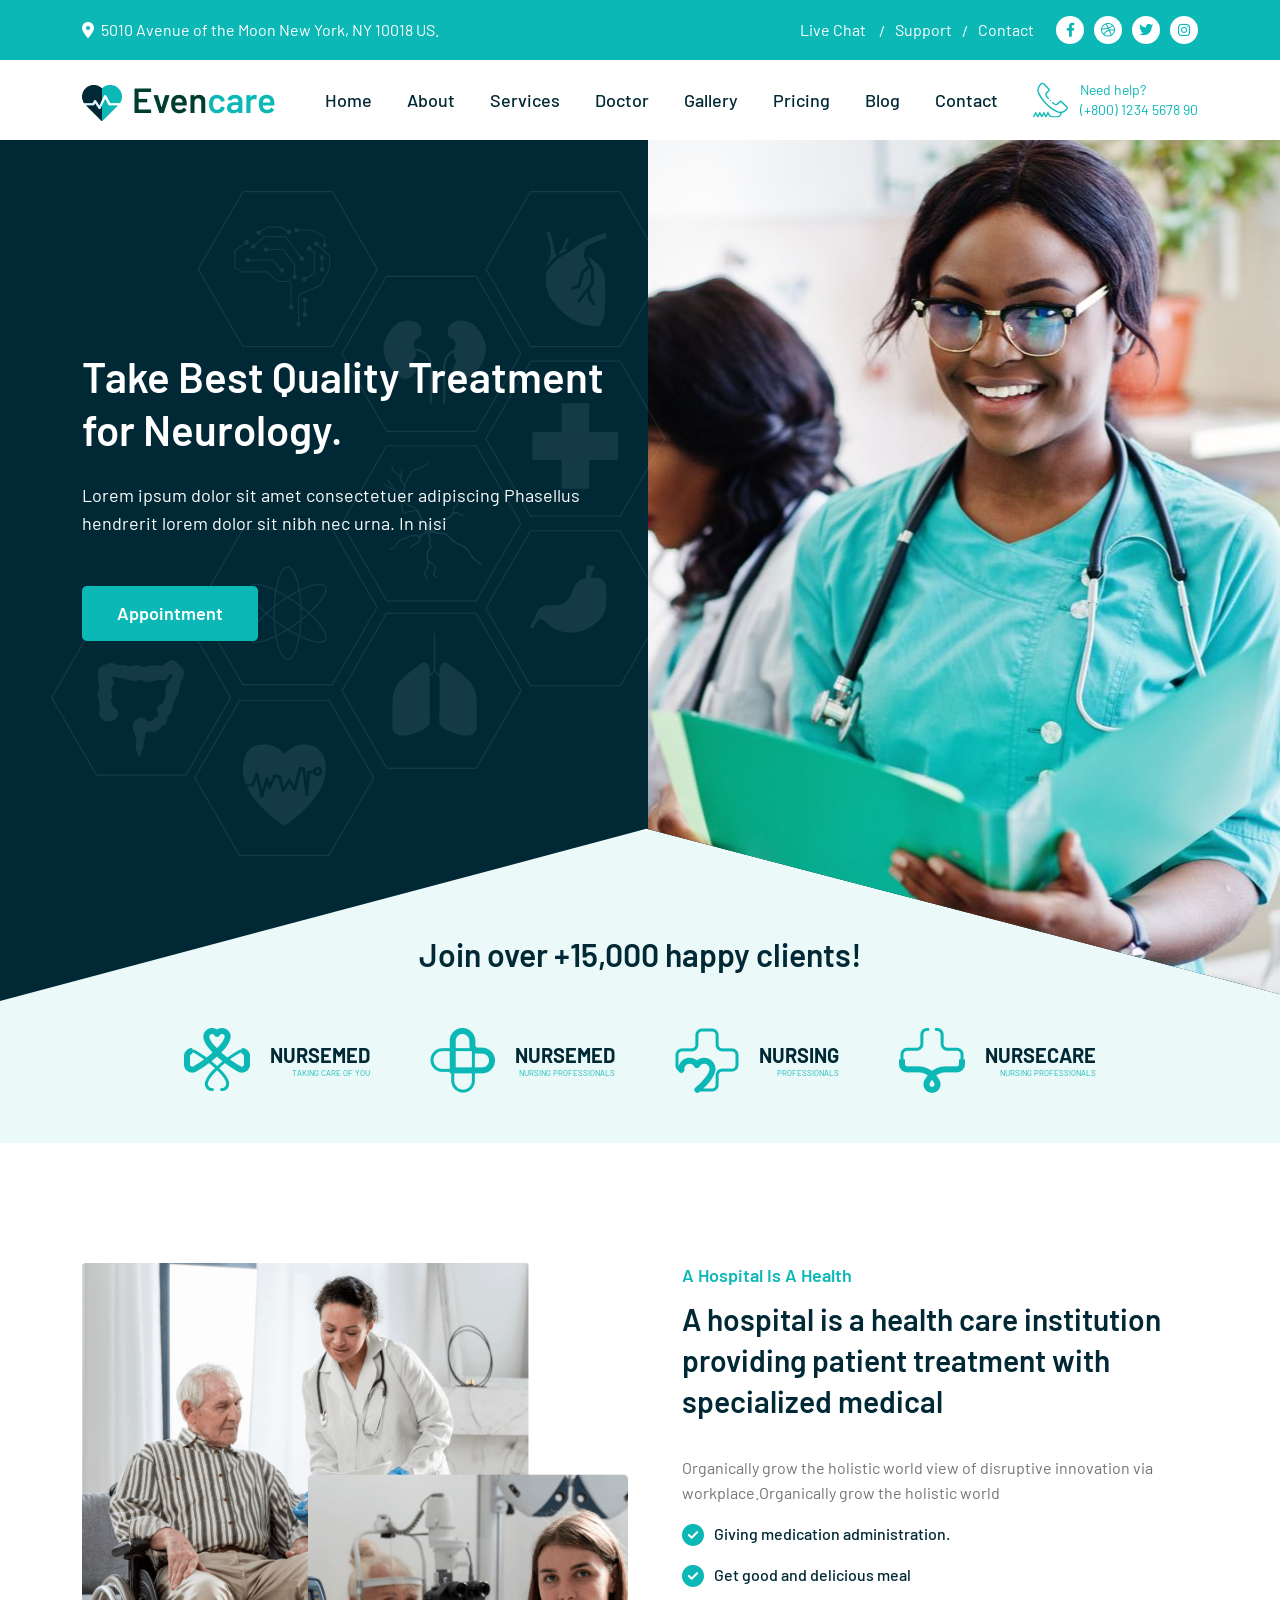
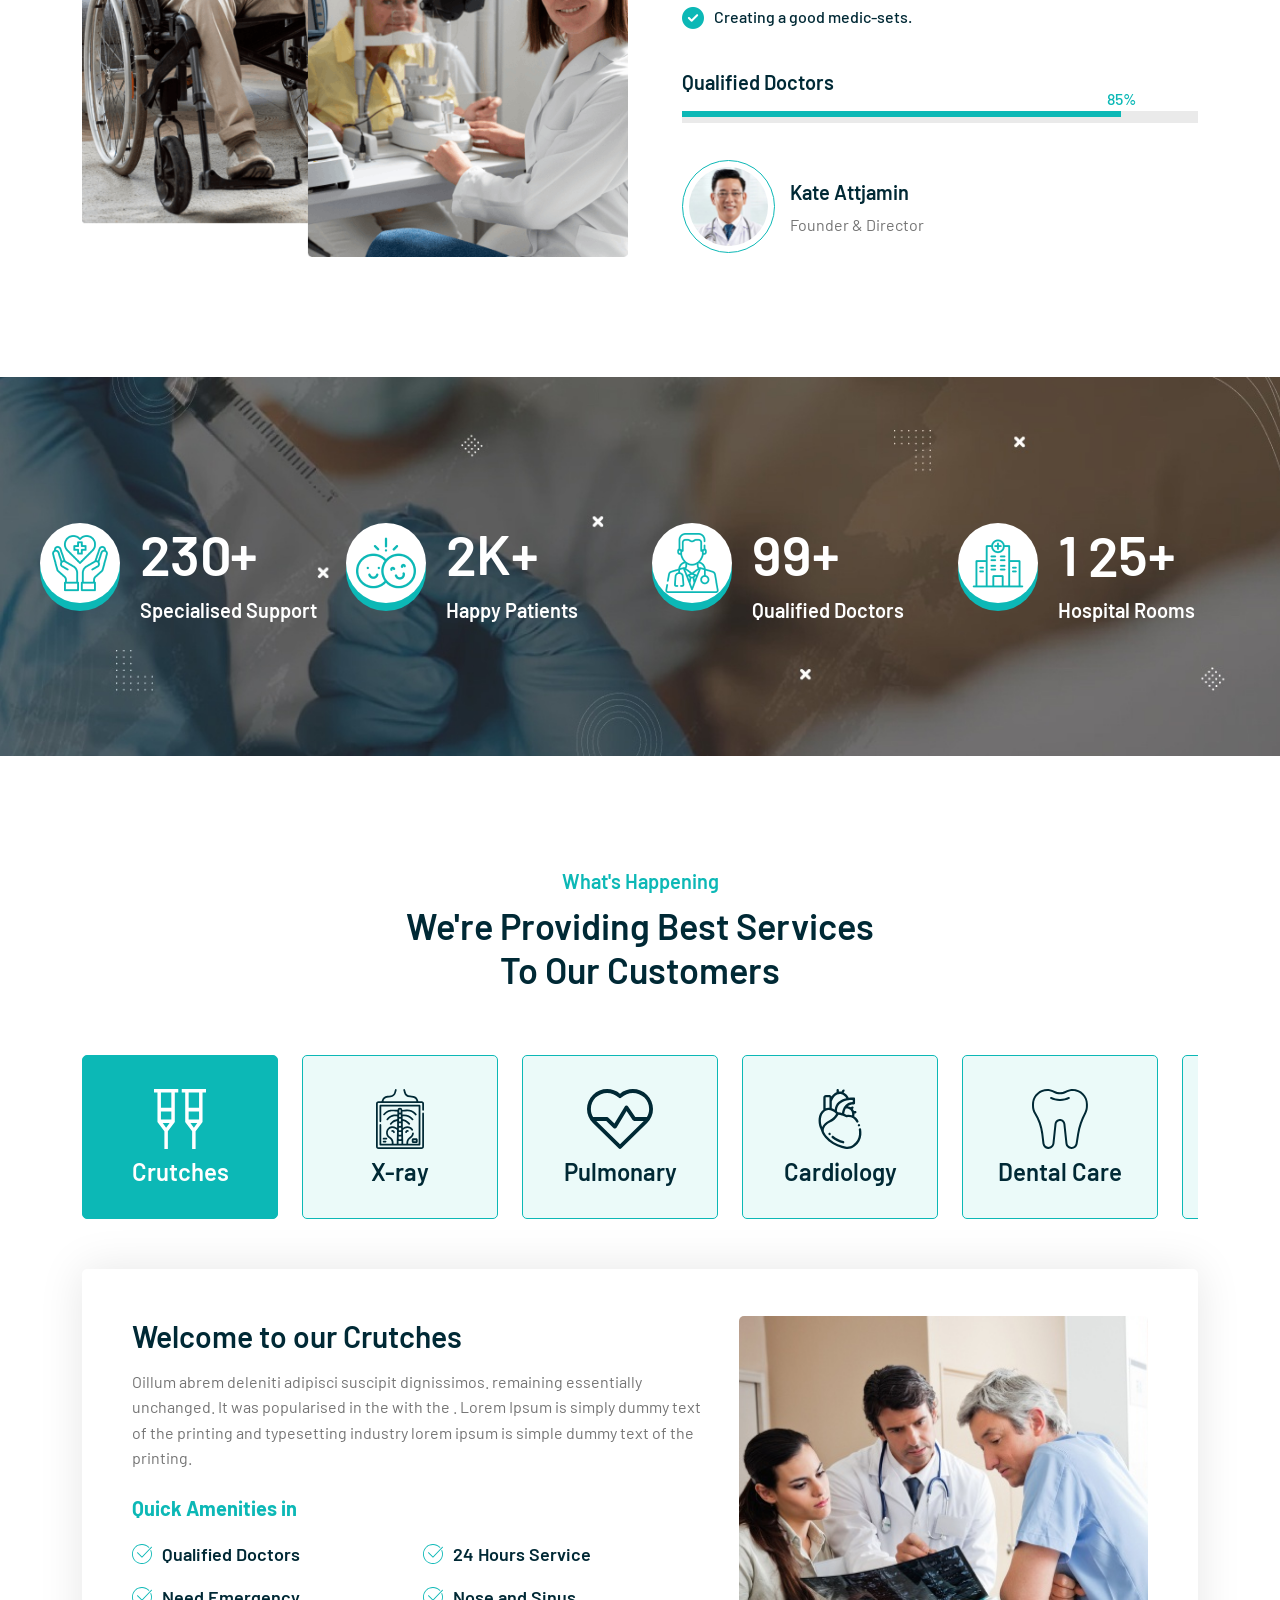
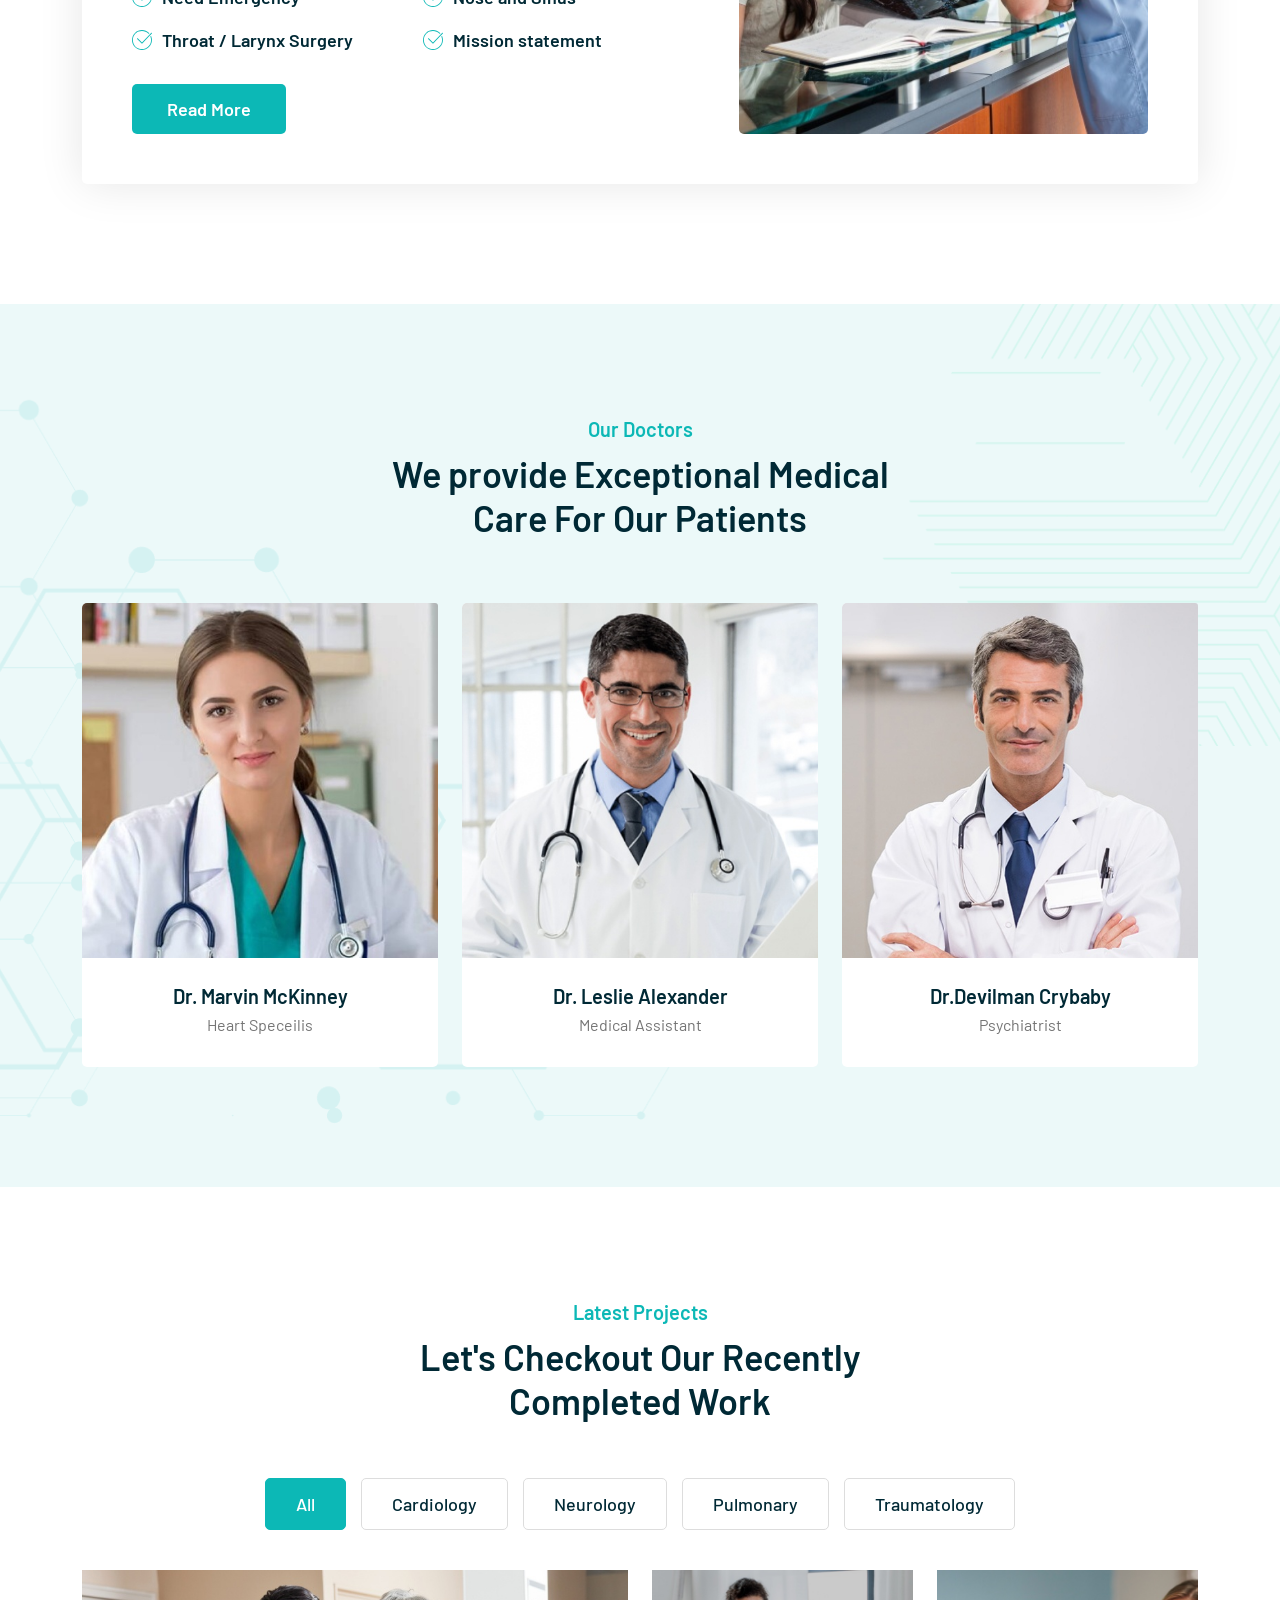
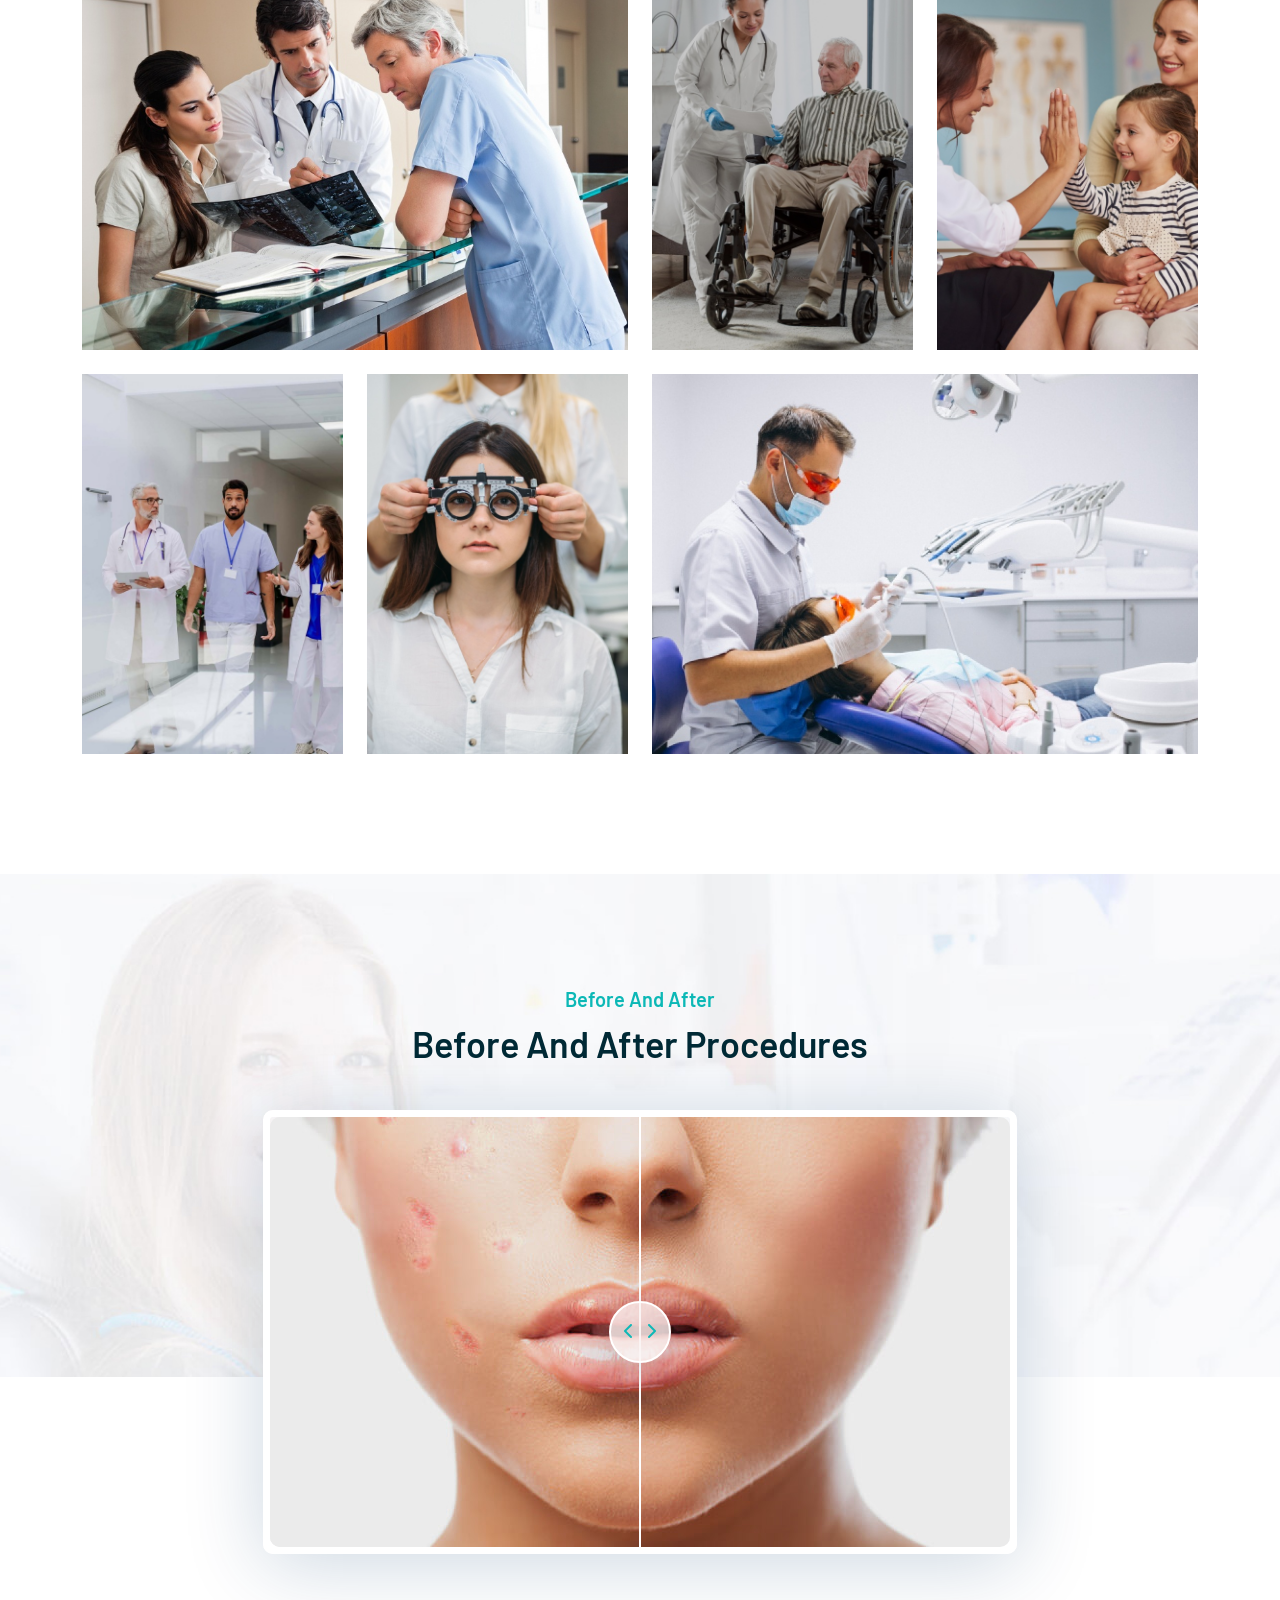
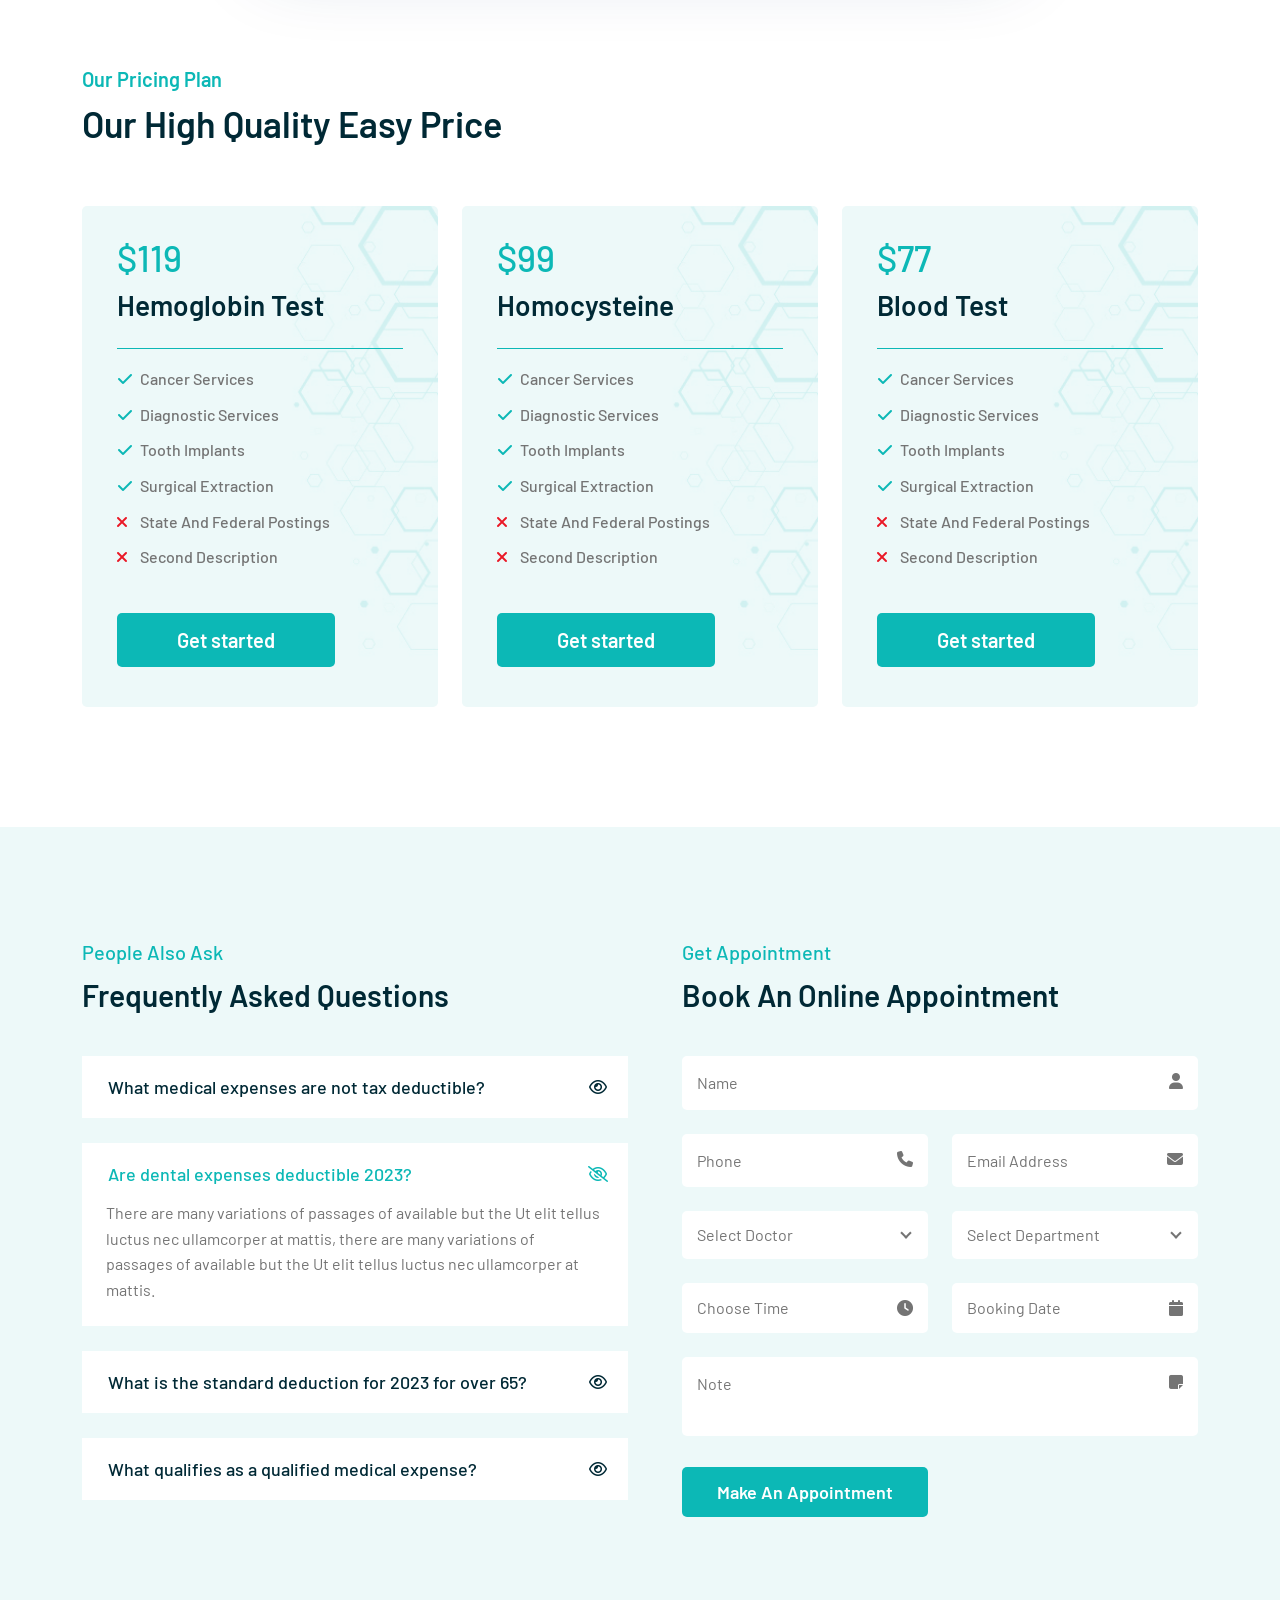
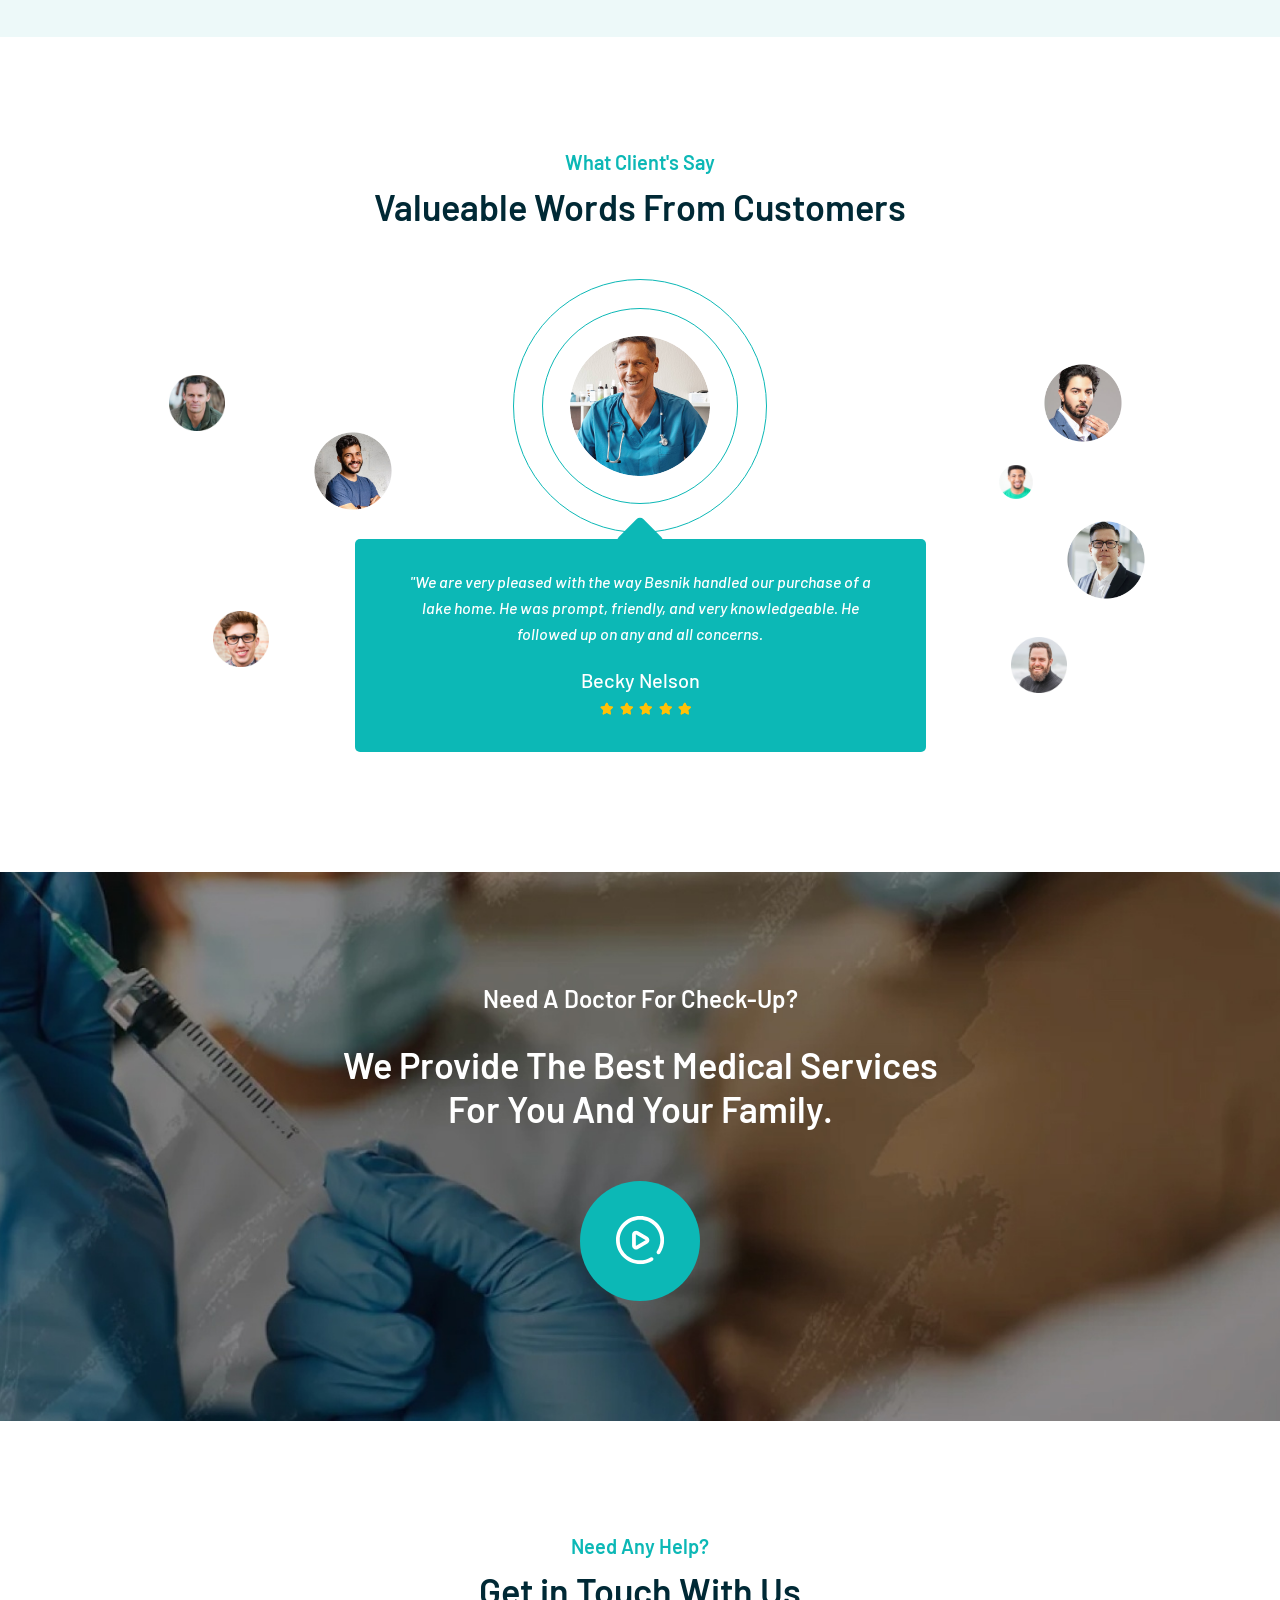
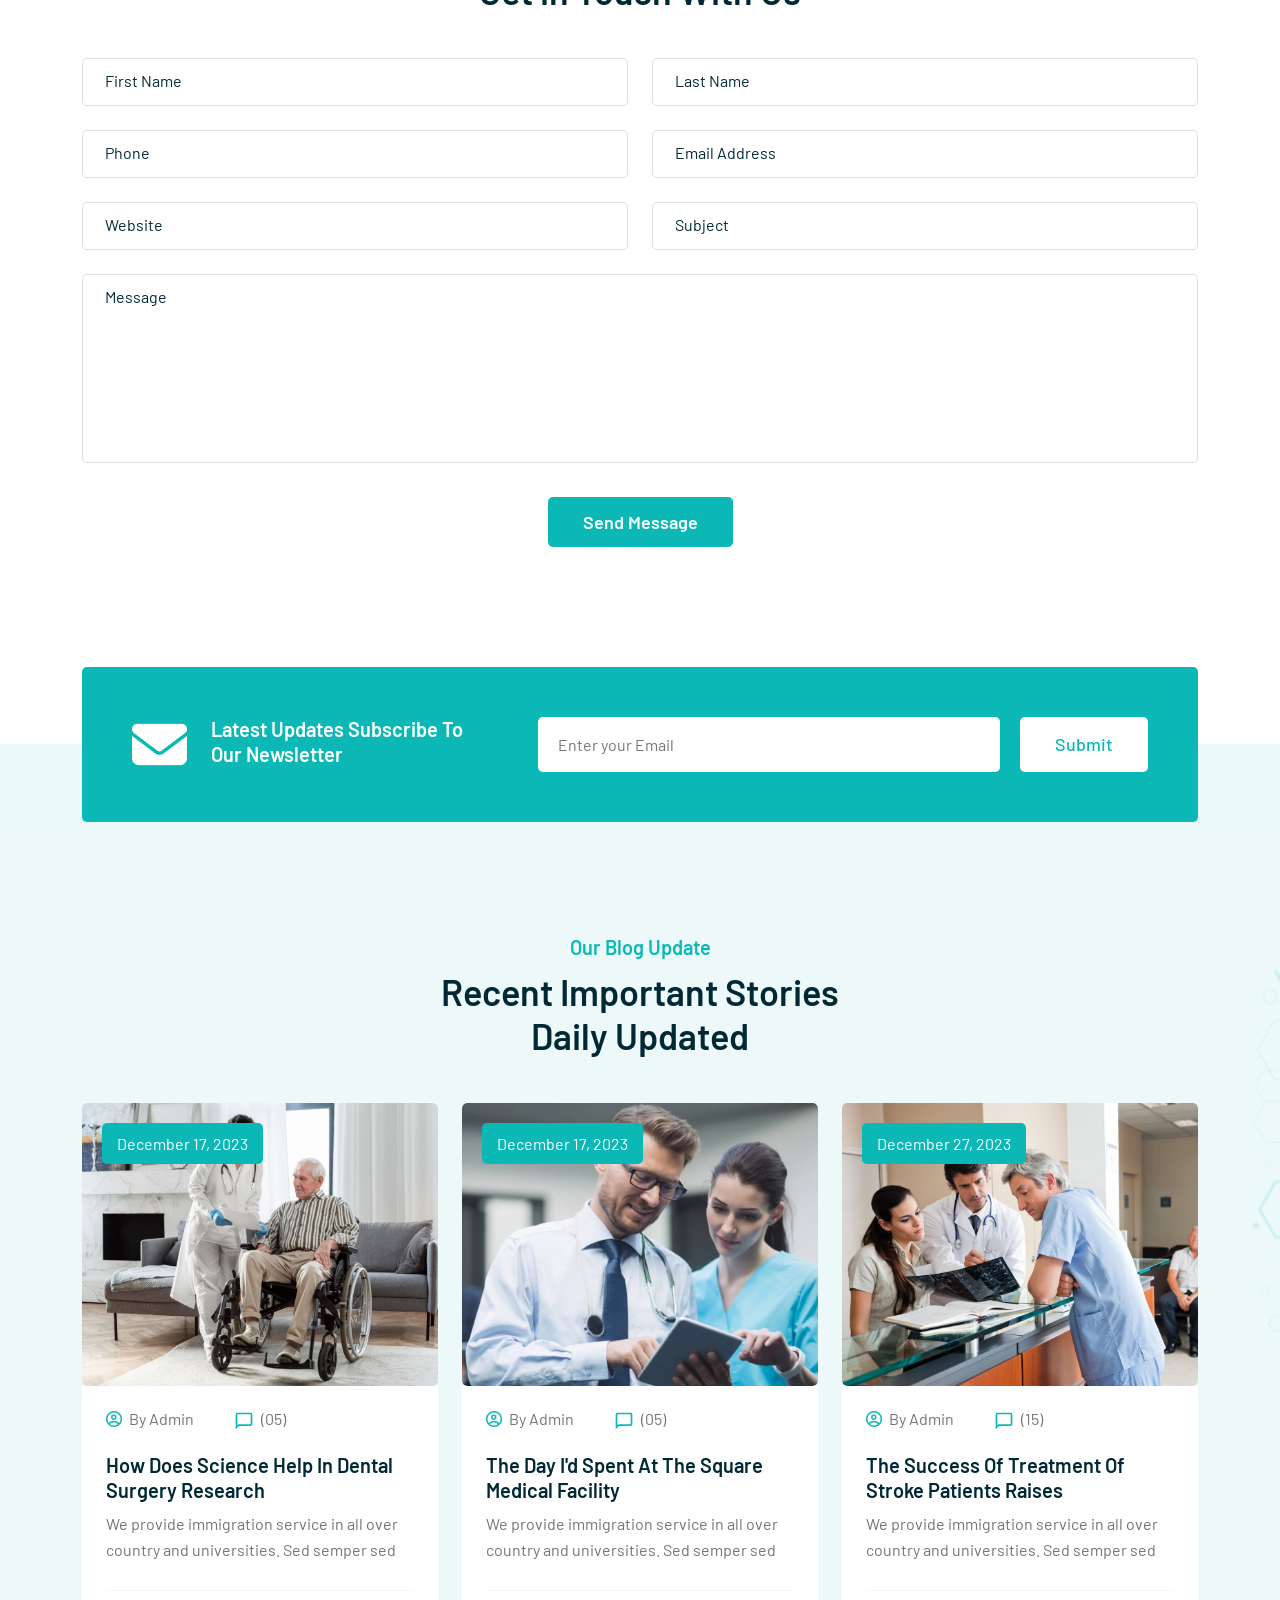
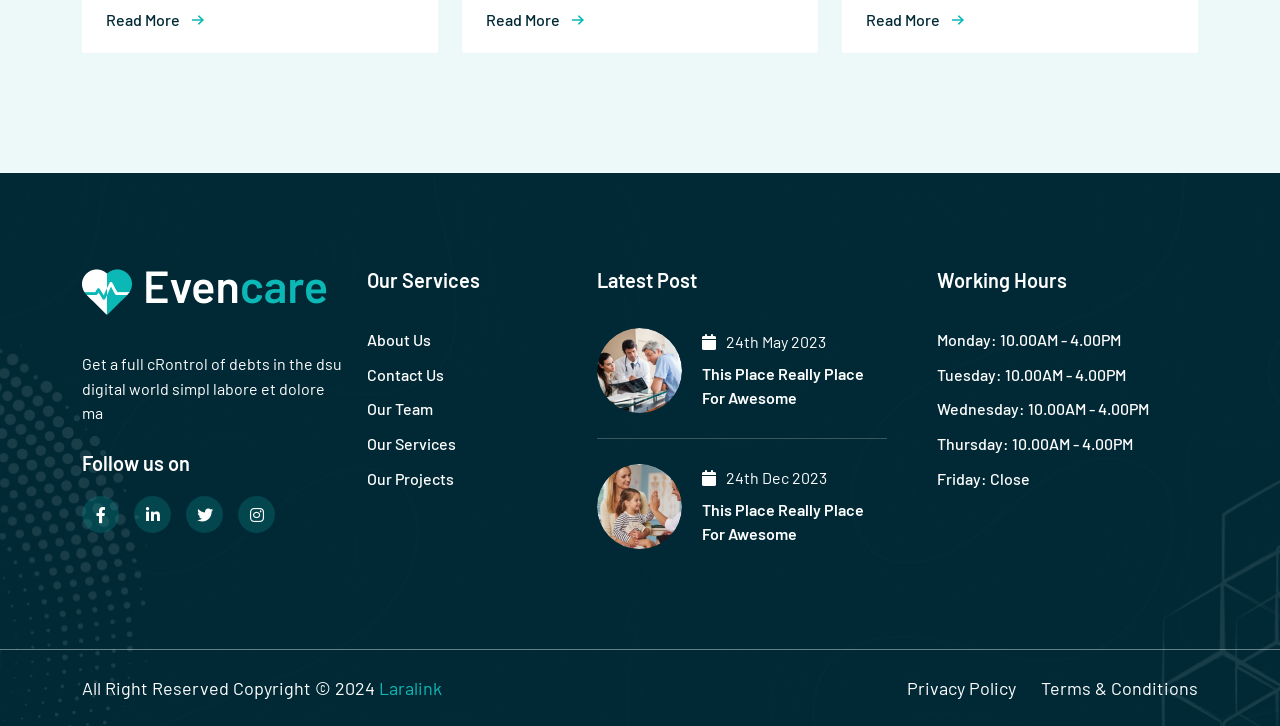
==== commit 6d7e2975: "Fix appointment form submit on index and pricing pages" ====
--- a/index.html
+++ b/index.html
@@ -1352,6 +1352,11 @@
   <script src="assets/js/YTPlayer.min.js"></script>
   <script src="assets/js/main.js"></script>
   <script>
+    $('.ca_appointment_form').on('submit', function(e) {
+      e.preventDefault();
+      alert('Thank you! Your appointment request has been submitted.');
+      this.reset();
+    });
     $('#cs_form').on('submit', function(e) {
       e.preventDefault();
       alert('Thank you! Your message has been sent.');
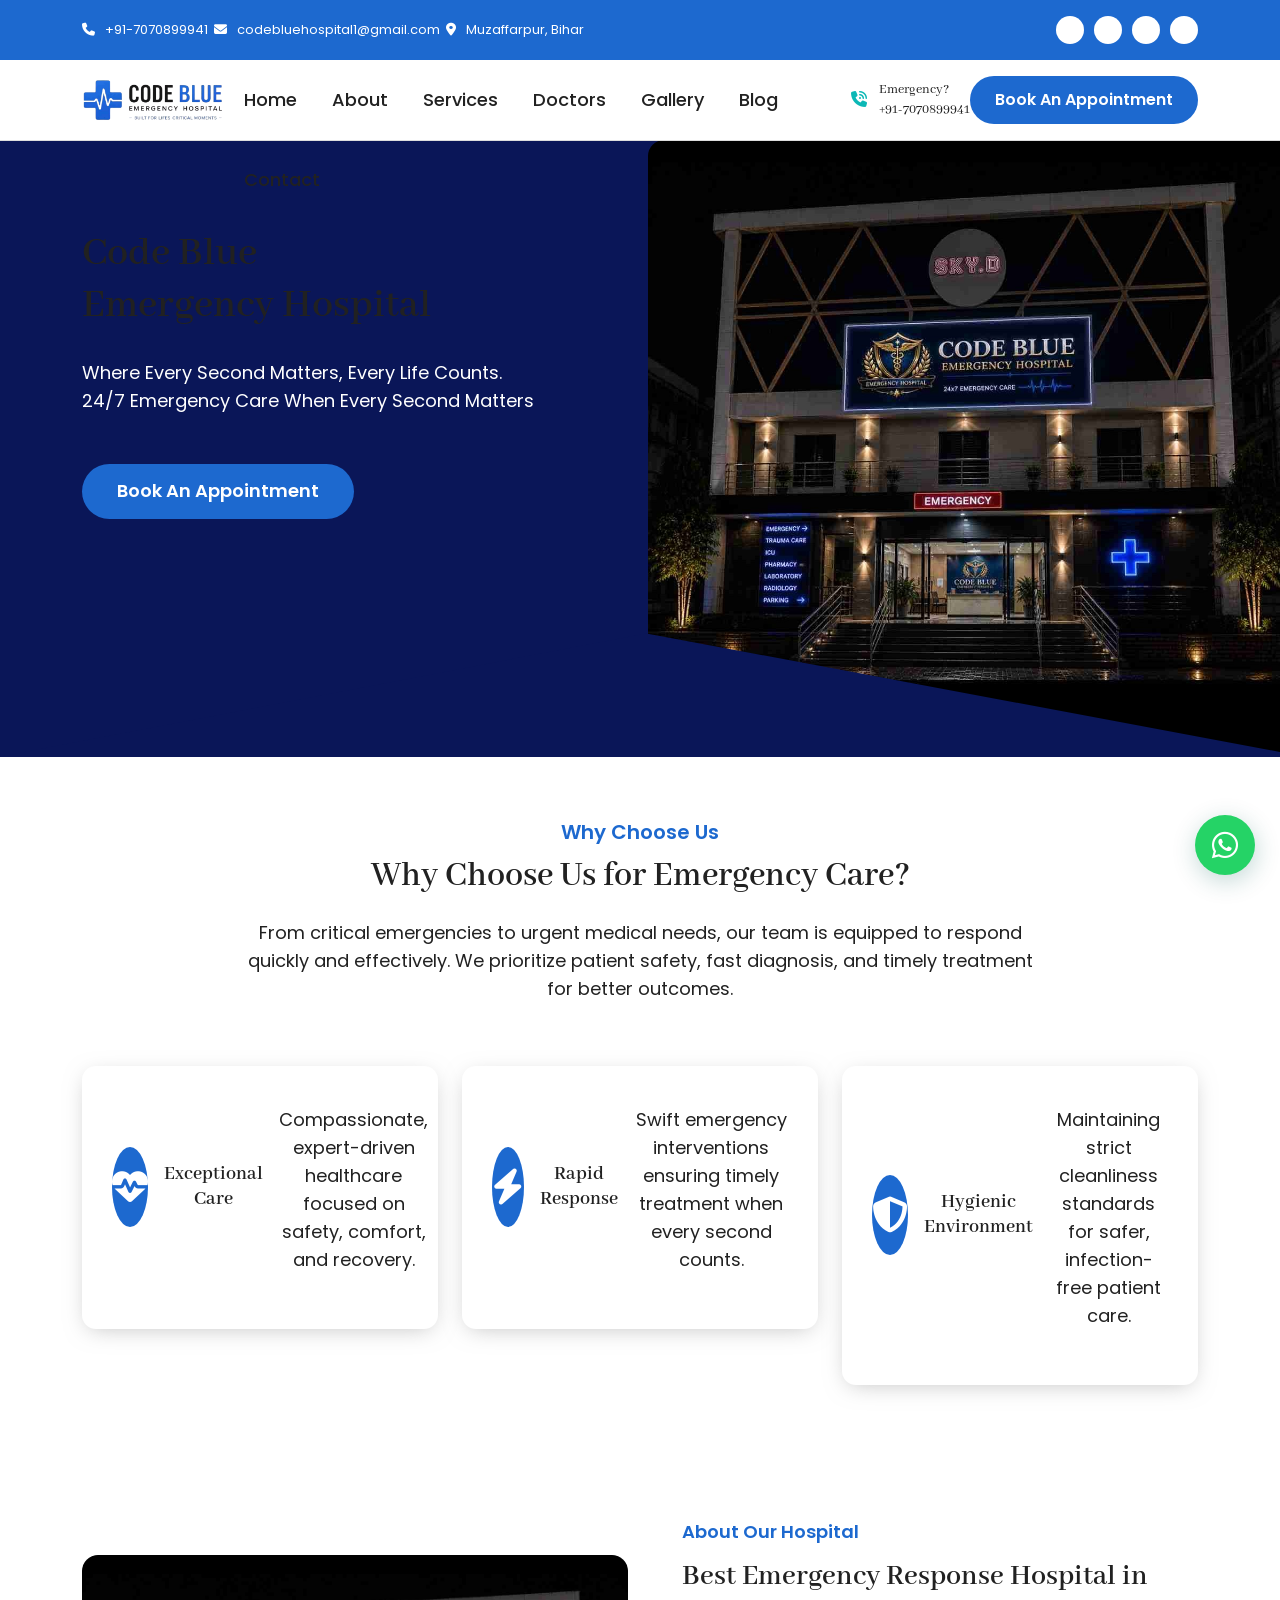
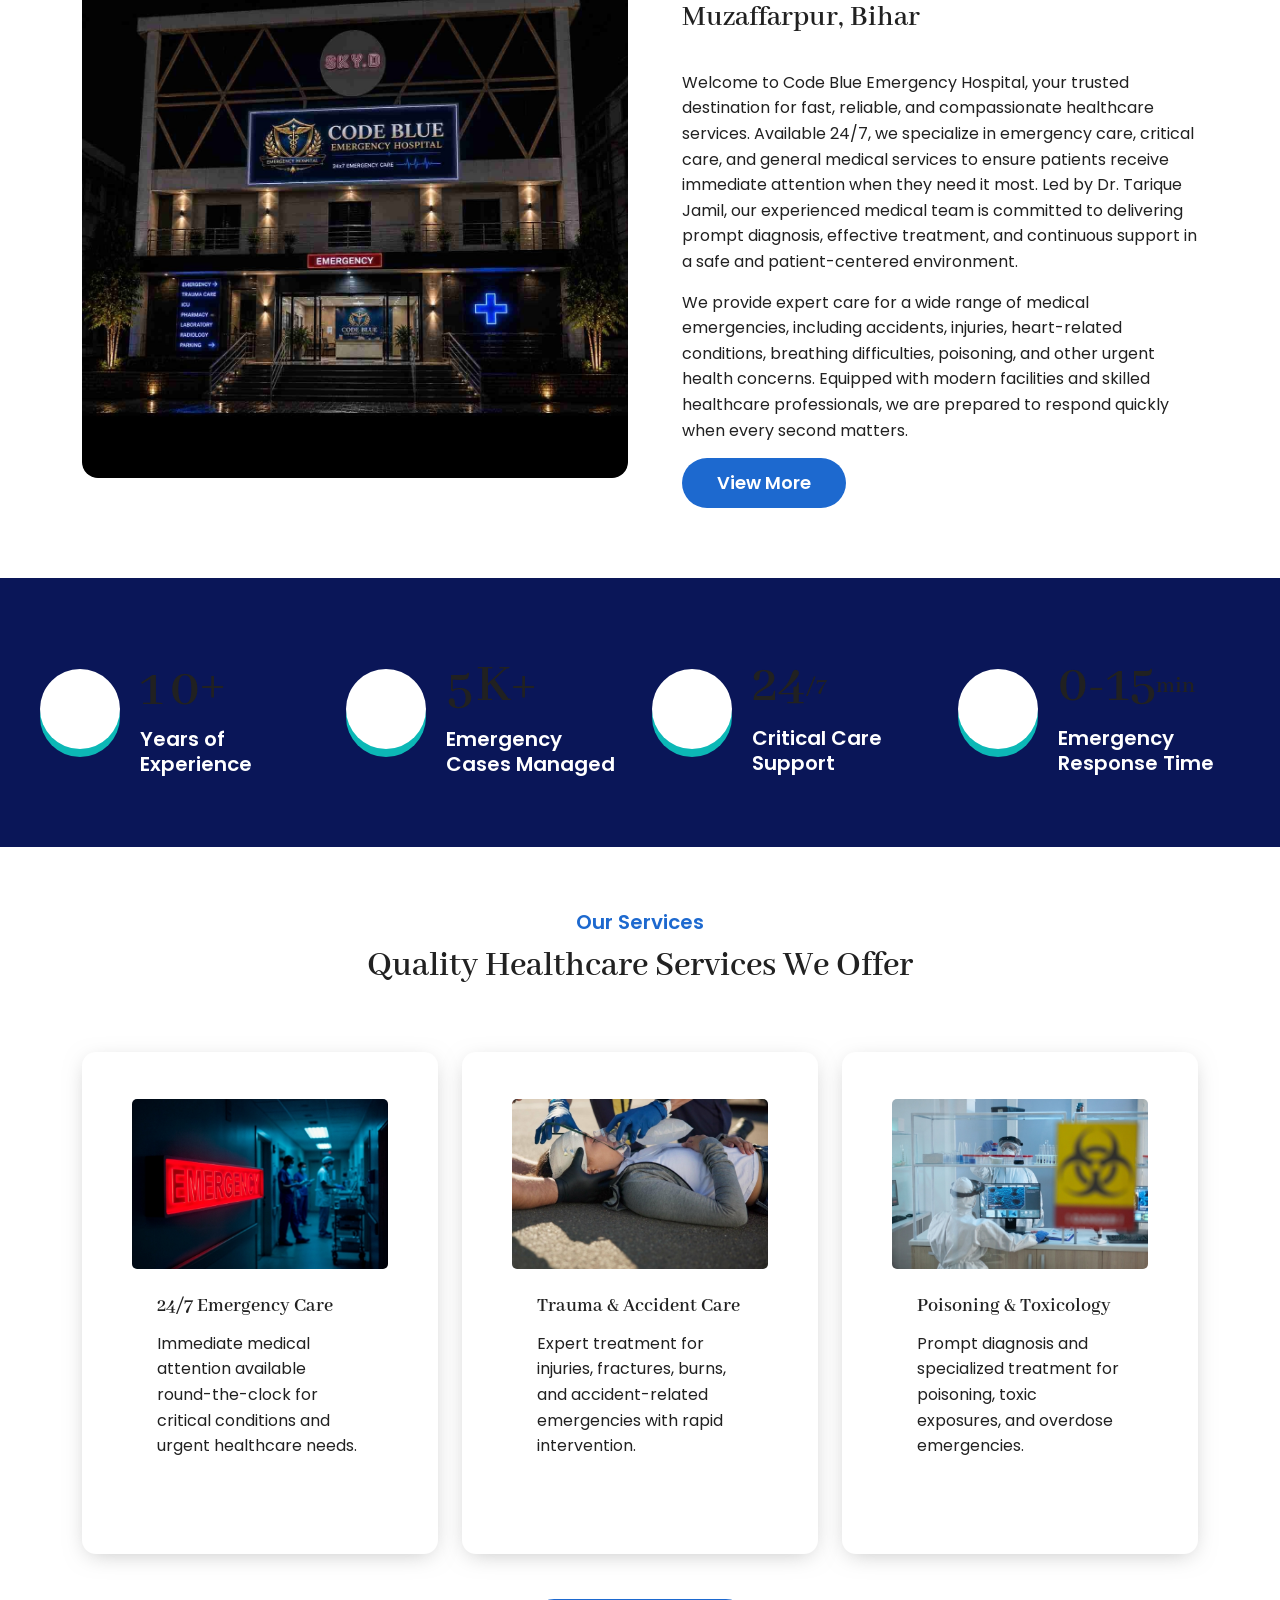
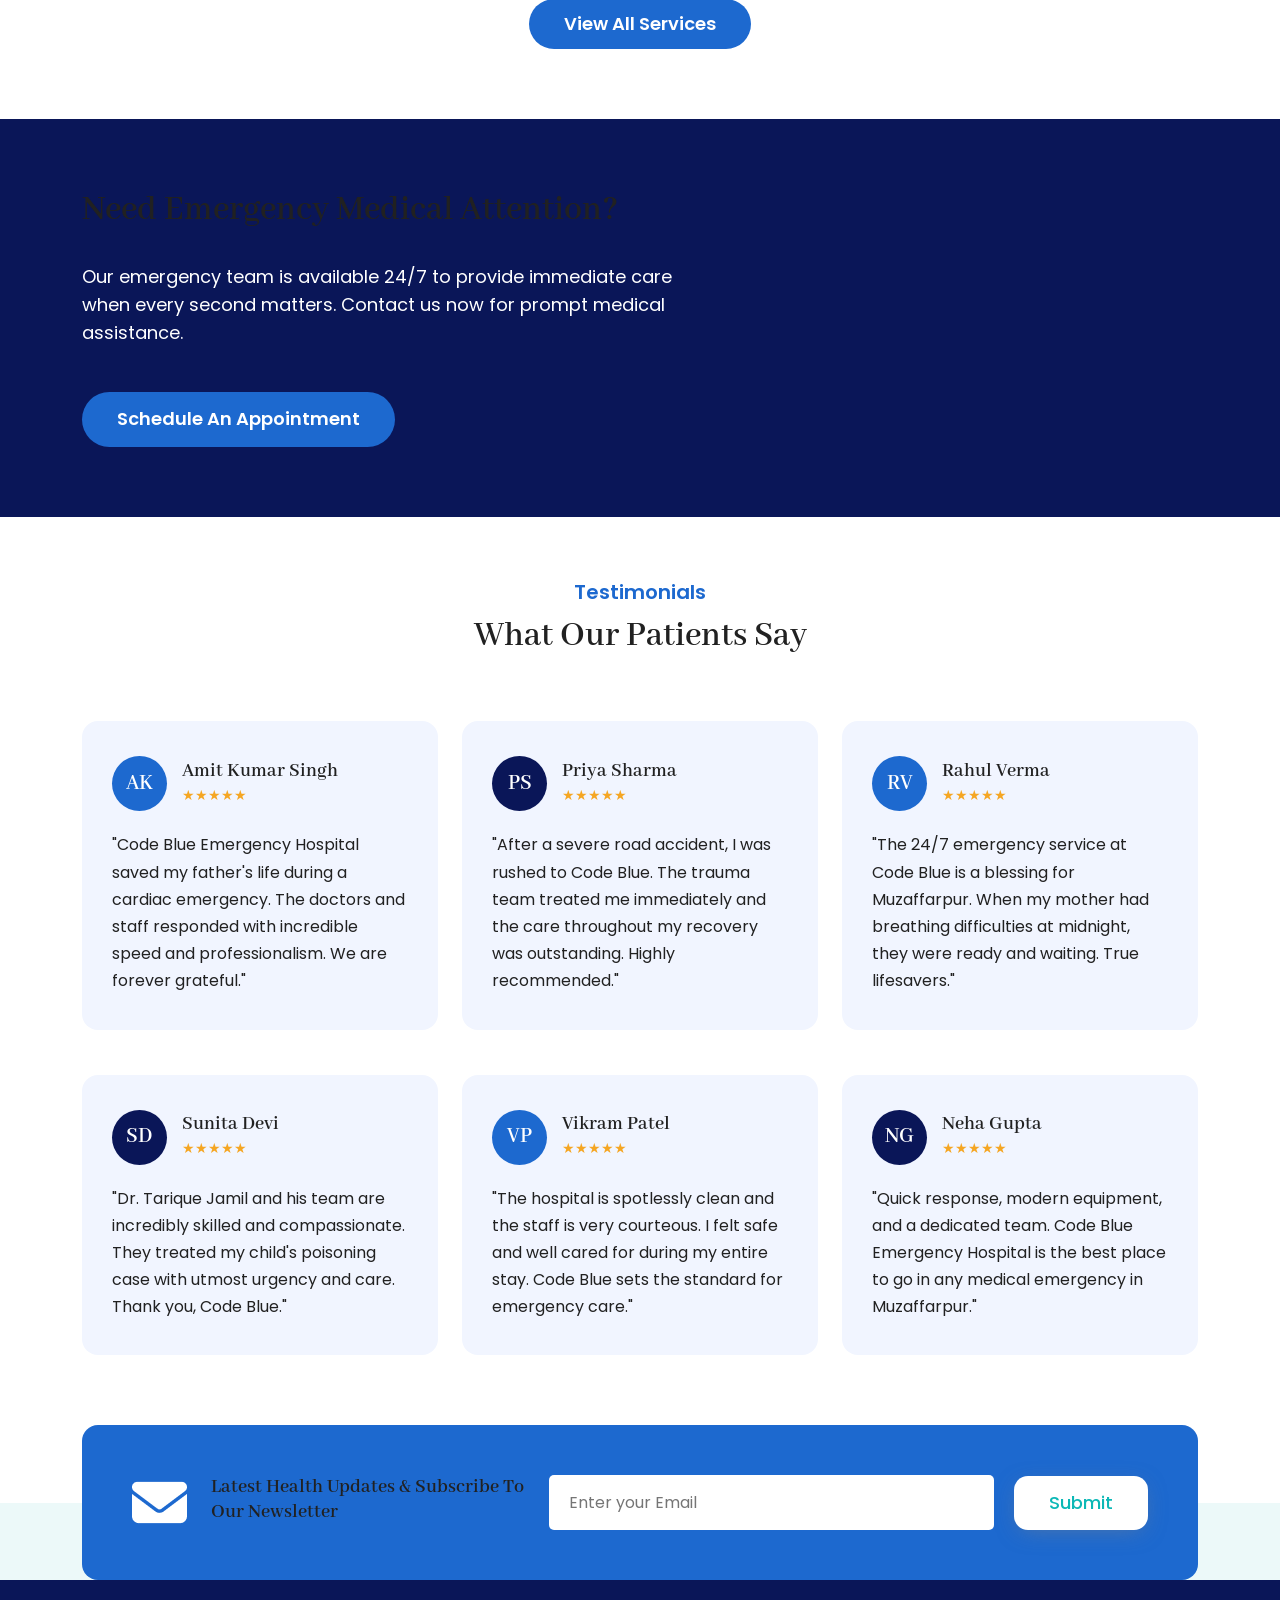
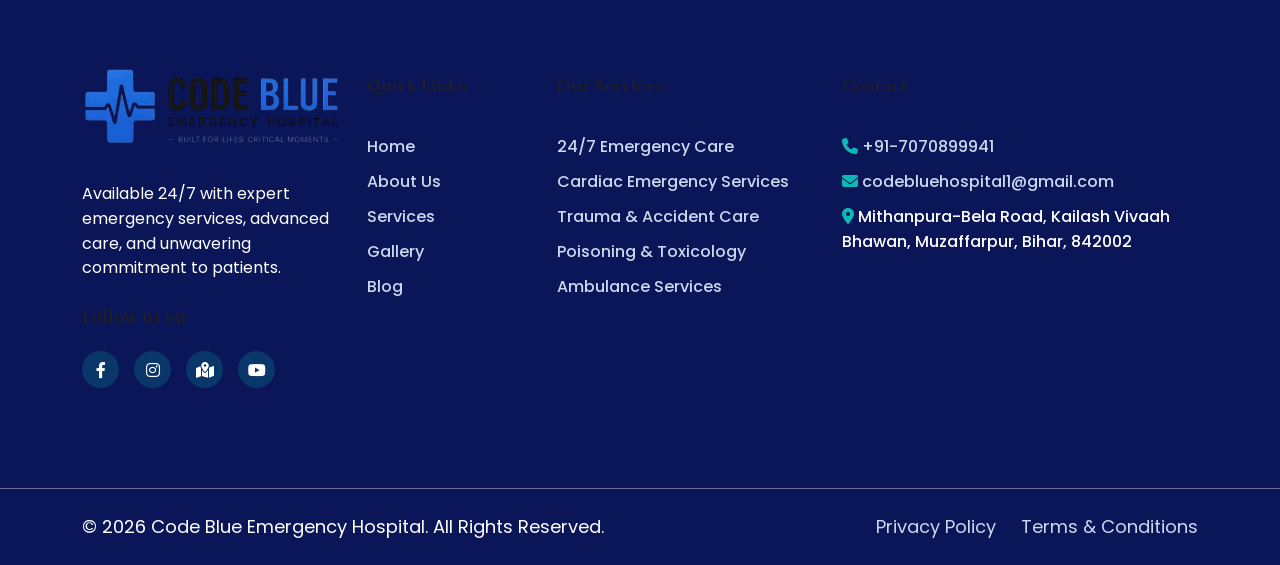
==== commit 6b74aa86: "Complete Code Blue Hospital redesign: fix CSS bugs, update all images, clean testimonials, fix backg" ====
--- a/index.html
+++ b/index.html
@@ -1,15 +1,12 @@
 <!DOCTYPE html>
 <html class="no-js" lang="en">
   <head>
-    <!-- Meta Tags -->
     <meta charset="utf-8">
     <meta http-equiv="x-ua-compatible" content="ie=edge">
     <meta name="viewport" content="width=device-width, initial-scale=1">
-    <meta name="author" content="Laralink">
-    <!-- Favicon Icon -->
-    <link rel="icon" href="assets/images/icons/favicon.png">
-    <!-- Site Title -->
-    <title>Evencare - Medical Landing Page HTML Template</title>
+    <meta name="author" content="Code Blue Emergency Hospital">
+    <link rel="icon" href="assets/images/codeblue/cropped-Code-Blue-icon-32x32.png">
+    <title>Code Blue Emergency Hospital | 24/7 Emergency Care in Muzaffarpur, Bihar</title>
     <link rel="stylesheet" href="assets/css/bootstrap.min.css">
     <link rel="stylesheet" href="assets/css/fontawesome.min.css">
     <link rel="stylesheet" href="assets/css/animate.css">
@@ -17,10 +14,8 @@
     <link rel="stylesheet" href="assets/css/slick.min.css">
     <link rel="stylesheet" href="assets/css/light_gallery.min.css">
     <link rel="stylesheet" href="assets/css/odometer.css">
-    <link rel="stylesheet" href="assets/css/timepicker.min.css">
-    <link rel="stylesheet" href="assets/css/jquery-ui.min.css">
-    <link rel="stylesheet" href="assets/css/select2.min.css">
     <link rel="stylesheet" href="assets/css/style.css">
+    <link rel="stylesheet" href="assets/css/codeblue.css">
     <style>
       .cs_preloader { animation: autoHidePreloader 0.5s 3s forwards; }
       @keyframes autoHidePreloader { to { opacity: 0; visibility: hidden; pointer-events: none; } }
@@ -28,47 +23,47 @@
   </head>
   <body>
 
-  <!-- Start Header Section -->
+  <!-- Start Top Utility Bar -->
   <header class="cs_site_header cs_style_1 cs_sticky_header">
     <div class="cs_top_header cs_accent_bg_v1">
       <div class="container">
         <div class="cs_top_header_in">
           <div class="cs_top_header_left">
-           <div class="cs_top_nav cs_fs_16 cs_white_color">
-              <i class="fa-solid fa-location-dot"></i>5010 Avenue of the Moon New York, NY 10018 US.
+            <div class="cs_top_nav cs_fs_16 cs_white_color">
+              <a href="tel:+917070899941" class="cs_white_color"><i class="fa-solid fa-phone"></i> +91-7070899941</a>
+              &nbsp;&nbsp;
+              <a href="mailto:codebluehospital1@gmail.com" class="cs_white_color"><i class="fa-solid fa-envelope"></i> codebluehospital1@gmail.com</a>
+              &nbsp;&nbsp;
+              <span><i class="fa-solid fa-location-dot"></i> Muzaffarpur, Bihar</span>
             </div>
           </div>
           <div class="cs_top_header_right">
-            <ul class="cs_top_nav  cs_mp0">
-              <li><a href="#">Live Chat </a></li>
-              <li><a href="#">Support</a></li>
-              <li><a href="#">Contact</a></li>
-            </ul>
             <div class="cs_social_btns cs_style_1">
-              <a href="https://www.facebook.com/" target="_blank"> <i class="fa-brands fa-facebook-f"></i></a>
-              <a href="https://dribbble.com/" target="_blank"> <i class="fa-brands fa-dribbble"></i></a>
-              <a href="https://twitter.com/" target="_blank"><i class="fa-brands fa-twitter"></i></a>
-              <a href="https://www.instagram.com/" target="_blank"><i class="fa-brands fa-instagram"></i></a>
-            </div>
-          </div>
-        </div>
-      </div>
-    </div>
+              <a href="https://www.facebook.com/profile.php?id=61590314117148#" target="_blank"><i class="fa-brands fa-facebook-f"></i></a>
+              <a href="https://www.instagram.com/code_blue_emergency_hospital" target="_blank"><i class="fa-brands fa-instagram"></i></a>
+              <a href="https://maps.app.goo.gl/DeEyWCRNxr993ks66" target="_blank"><i class="fa-solid fa-map-location-dot"></i></a>
+              <a href="https://youtube.com/channel/UCXoJX2NYa7jBwwtGiRiJI0w" target="_blank"><i class="fa-brands fa-youtube"></i></a>
+            </div>
+          </div>
+        </div>
+      </div>
+    </div>
+    <!-- End Top Utility Bar -->
+    <!-- Start Header Nav -->
     <div class="cs_main_header">
       <div class="container">
         <div class="cs_main_header_in">
           <div class="cs_main_header_left">
             <a class="cs_site_branding" href="index.html">
-              <img src="assets/images/logo.png" alt="Logo">
+              <img src="assets/images/codeblue/Code-Blue-logo.png" alt="Code Blue Emergency Hospital">
             </a>
             <div class="cs_nav cs_primary_font">
               <ul class="cs_nav_list cs_fs_18">
                 <li><a href="index.html">Home</a></li>
                 <li><a href="about.html">About</a></li>
                 <li><a href="services.html">Services</a></li>
-                <li><a href="doctors.html">Doctor</a></li>
+                <li><a href="doctors.html">Doctors</a></li>
                 <li><a href="gallery.html">Gallery</a></li>
-                <li><a href="pricing.html">Pricing</a></li>
                 <li><a href="blog.html">Blog</a></li>
                 <li><a href="contact.html">Contact</a></li>
               </ul>
@@ -77,138 +72,108 @@
           <div class="cs_main_header_right cs_accent_color_v1">
             <div class="cs_header_contact">
               <div class="cs_header_contact_icon text-accent">
-               <img src="assets/images/icons/phone_icon_3.svg" alt="">
+                <i class="fa-solid fa-phone-volume"></i>
               </div>
               <div class="cs_header_contact_right">
-                <h3 class="cs_fs_14 cs_normal cs_accent_color_v1 mb-0">Need help?</h3>
-                <h3 class="cs_fs_14 cs_normal cs_accent_color_v1 mb-0">(+800) 1234 5678 90</h3>
-              </div>
-            </div>
+                <h3 class="cs_fs_14 cs_normal cs_accent_color_v1 mb-0">Emergency?</h3>
+                <h3 class="cs_fs_14 cs_normal cs_accent_color_v1 mb-0">+91-7070899941</h3>
+              </div>
+            </div>
+            <a href="tel:+917070899941" class="cs_btn cs_style_1 cs_fs_16 cs_semibold cs_accent_bg_v1 cs_white_color">Book An Appointment</a>
           </div>
         </div>
       </div>
     </div>
   </header>
   <!-- End Header Section -->
+
   <!-- Start Hero Section -->
-  <section class="cs_hero cs_style_1 position-relative" id="home">
-    <div class="cs_hero_top cs_bg_filled cs_primary_bg">
+  <section class="cs_hero cs_style_1 position-relative" id="home" style="background-color: #0a1658;">
+    <div class="cs_hero_top">
       <div class="container">
         <div class="row cs_gap_y_30 align-items-center">
           <div class="col-lg-6">
             <div class="cs_hero_text">
-              <h1 class="cs_hero_title cs_fs_60 cs_semibold cs_white_color wow fadeInDown">Take Best Quality Treatment for Neurology.</h1>
-              <p class="cs_hero_subtitle cs_fs_18 cs_white_color">Lorem ipsum dolor sit amet consectetuer adipiscing Phasellus <br> hendrerit lorem dolor sit nibh nec urna. In nisi</p>
-              <a href="appointment.html" class="cs_btn cs_style_1 cs_fs_18 cs_semibold cs_accent_bg_v1 cs_white_color">Appointment</a>
-            </div>
-            <div class="cs_hero_shape1 position-absolute">
-              <img src="assets/images/hero_shape_1.png" alt="Hero Shape">
+              <h1 class="cs_hero_title cs_fs_60 cs_semibold cs_white_color wow fadeInDown">Code Blue<br>Emergency Hospital</h1>
+              <p class="cs_hero_subtitle cs_fs_18 cs_white_color">Where Every Second Matters, Every Life Counts.<br>24/7 Emergency Care When Every Second Matters</p>
+              <a href="tel:+917070899941" class="cs_btn cs_style_1 cs_fs_18 cs_semibold cs_accent_bg_v1 cs_white_color">Book An Appointment</a>
             </div>
           </div>
           <div class="col-lg-6">
-            <div class="cs_hero_thumb cs_bg_filled" data-src="assets/images/hero_img_1.jpeg">
-            </div>
-          </div>
-        </div>
-      </div>
-    </div>
-    <div class="cs_hero_bottom cs_accent_v1_light">
-      <div class="container">
-       <h2 class="cs_hero_title cs_fs_40 cs_semibold text-center mb-0">Join over +15,000 happy clients!</h2>
-       <div class="cs_height_50 cs_height_lg_30"></div>
-      <div class="cs_features_list cs_style_1">
-        <div class="cs_iconbox cs_style_1">
-          <div class="cs_iconbox_icon">
-            <img src="assets/images/icons/feature_logo_1.png" alt="Logo">
-          </div>
-          <div class="cs_iconbox_info text-end">
-            <h3 class="cs_iconbox_title cs_fs_24 cs_bold mb-0">NurseMed</h3>
-            <p class="cs_iconbox_subtitle cs_fs_8 cs_accent_color_v1 mb-0">TAKING CARE OF YOU </p>
-          </div>
-        </div>
-        <div class="cs_iconbox cs_style_1">
-          <div class="cs_iconbox_icon">
-            <img src="assets/images/icons/feature_logo_2.png" alt="Logo">
-          </div>
-          <div class="cs_iconbox_info text-end">
-            <h3 class="cs_iconbox_title cs_fs_24 cs_bold mb-0">NURSEMED</h3>
-            <p class="cs_iconbox_subtitle cs_fs_8 cs_accent_color_v1 mb-0">NURSING PROFESSIONALS </p>
-          </div>
-        </div>
-        <div class="cs_iconbox cs_style_1">
-          <div class="cs_iconbox_icon">
-            <img src="assets/images/icons/feature_logo_3.png" alt="Logo">
-          </div>
-          <div class="cs_iconbox_info text-end">
-            <h3 class="cs_iconbox_title cs_fs_24 cs_bold mb-0">NURSING</h3>
-            <p class="cs_iconbox_subtitle cs_fs_8 cs_accent_color_v1 mb-0">PROFESSIONALS</p>
-          </div>
-        </div>
-        <div class="cs_iconbox cs_style_1">
-          <div class="cs_iconbox_icon">
-            <img src="assets/images/icons/feature_logo_4.png" alt="Logo">
-          </div>
-          <div class="cs_iconbox_info text-end">
-            <h3 class="cs_iconbox_title cs_fs_24 cs_bold mb-0">NurseCare</h3>
-            <p class="cs_iconbox_subtitle cs_fs_8 cs_accent_color_v1 mb-0">NURSING PROFESSIONALS</p>
-          </div>
-        </div>
-      </div>
+            <div class="cs_hero_thumb" style="border-radius: 16px; overflow: hidden; min-height: 450px;">
+              <img src="assets/images/codeblue/Code-Blue-Hospital-1.jpeg" alt="Code Blue Emergency Hospital" style="width: 100%; height: 100%; object-fit: cover; display: block;">
+            </div>
+          </div>
+        </div>
       </div>
     </div>
   </section>
   <!-- End Hero Section -->
+
+  <!-- Start Why Choose Us Section -->
+  <section id="why-choose-us">
+    <div class="cs_height_120 cs_height_lg_80"></div>
+    <div class="container">
+      <div class="cs_section_heading cs_style_1 text-center">
+        <h3 class="cs_section_title_up cs_accent_color_v1 cs_semibold cs_fs_24">Why Choose Us</h3>
+        <h2 class="cs_section_title cs_semibold cs_fs_45 wow fadeInUp">Why Choose Us for Emergency Care?</h2>
+      </div>
+      <p class="text-center cs_fs_18" style="max-width: 800px; margin: 0 auto;">From critical emergencies to urgent medical needs, our team is equipped to respond quickly and effectively. We prioritize patient safety, fast diagnosis, and timely treatment for better outcomes.</p>
+      <div class="cs_height_63 cs_height_lg_40"></div>
+      <div class="row cs_gap_y_30">
+        <div class="col-lg-4">
+          <div class="cs_iconbox cs_style_2 cs_white_bg cs_radius_5 text-center" style="padding: 40px 30px;">
+            <div class="cs_iconbox_icon cs_accent_bg_v1 cs_white_color cs_center" style="width: 80px; height: 80px; border-radius: 50%; margin: 0 auto 20px;">
+              <i class="fa-solid fa-heart-pulse" style="font-size: 36px;"></i>
+            </div>
+            <h3 class="cs_iconbox_title cs_fs_24 cs_semibold">Exceptional Care</h3>
+            <p class="cs_iconbox_subtitle cs_fs_18">Compassionate, expert-driven healthcare focused on safety, comfort, and recovery.</p>
+          </div>
+        </div>
+        <div class="col-lg-4">
+          <div class="cs_iconbox cs_style_2 cs_white_bg cs_radius_5 text-center" style="padding: 40px 30px;">
+            <div class="cs_iconbox_icon cs_accent_bg_v1 cs_white_color cs_center" style="width: 80px; height: 80px; border-radius: 50%; margin: 0 auto 20px;">
+              <i class="fa-solid fa-bolt" style="font-size: 36px;"></i>
+            </div>
+            <h3 class="cs_iconbox_title cs_fs_24 cs_semibold">Rapid Response</h3>
+            <p class="cs_iconbox_subtitle cs_fs_18">Swift emergency interventions ensuring timely treatment when every second counts.</p>
+          </div>
+        </div>
+        <div class="col-lg-4">
+          <div class="cs_iconbox cs_style_2 cs_white_bg cs_radius_5 text-center" style="padding: 40px 30px;">
+            <div class="cs_iconbox_icon cs_accent_bg_v1 cs_white_color cs_center" style="width: 80px; height: 80px; border-radius: 50%; margin: 0 auto 20px;">
+              <i class="fa-solid fa-shield-halved" style="font-size: 36px;"></i>
+            </div>
+            <h3 class="cs_iconbox_title cs_fs_24 cs_semibold">Hygienic Environment</h3>
+            <p class="cs_iconbox_subtitle cs_fs_18">Maintaining strict cleanliness standards for safer, infection-free patient care.</p>
+          </div>
+        </div>
+      </div>
+    </div>
+    <div class="cs_height_120 cs_height_lg_80"></div>
+  </section>
+  <!-- End Why Choose Us Section -->
+
   <!-- Start About Section -->
-   <section class="cs_about cs_style_1" id="about">
+  <section class="cs_about cs_style_1" id="about">
     <div class="cs_height_120 cs_height_lg_80"></div>
     <div class="container">
       <div class="row cs_gap_y_40 align-items-center">
         <div class="col-lg-6">
-          <div class="cs_about_thumb wow fadeInLeft">
-            <img src="assets/images/about_left.png" alt="About Thumb">
+          <div class="cs_about_thumb wow fadeInLeft" style="border-radius: 16px; overflow: hidden;">
+            <img src="assets/images/codeblue/Code-Blue-Hospital-1.jpeg" alt="Code Blue Emergency Hospital" style="width: 100%; display: block;">
           </div>
         </div>
         <div class="col-lg-6">
           <div class="cs_pl_30">
             <div class="cs_section_heading cs_style_1">
-              <h3 class="cs_section_title_up cs_accent_color_v1 cs_semibold cs_fs_18">A Hospital is a Health</h3>
-              <h2 class="cs_section_title cs_semibold cs_fs_35 mb-0">A hospital is a health care institution providing patient treatment with specialized medical</h2>
+              <h3 class="cs_section_title_up cs_accent_color_v1 cs_semibold cs_fs_18">About Our Hospital</h3>
+              <h2 class="cs_section_title cs_semibold cs_fs_35 mb-0">Best Emergency Response Hospital in Muzaffarpur, Bihar</h2>
             </div>
             <div class="cs_height_32 cs_height_lg_20"></div>
-              <p class="cs_about_text">Organically grow the holistic world view of disruptive innovation via workplace.Organically grow the holistic world</p>
-            <ul class="cs_list cs_style_1 cs_mp0 cs_primary_color cs_medium">
-              <li>
-                <i class="fa-solid fa-circle-check cs_accent_color_v1"></i>
-                Giving medication administration.</li>
-              <li>
-                <i class="fa-solid fa-circle-check cs_accent_color_v1"></i>
-                Get good and delicious meal</li>
-              <li>
-                <i class="fa-solid fa-circle-check cs_accent_color_v1"></i>
-                Creating a good medic-sets.
-              </li>
-            </ul>
-              <div class="cs_review_progress_wrap">
-                <div class="cs_progress_text">
-                  <h3 class="cs_fs_20 cs_semibold mb-0">Qualified Doctors</h3>
-                </div>
-                <div class="cs_progress_container">
-                  <div class="cs_progress" data-progress="85">
-                    <div class="cs_progress_percentage">
-                      <div class="progress_value"><span>85%</span></div>
-                    </div>
-                  </div>
-                </div>
-              </div>
-              <div class="cs_author_card">
-                <div class="cs_author_thumb cs_center">
-                  <img src="assets/images/avatar_1.jpeg" alt="Author">
-                </div>
-                <div class="cs_author_info">
-                  <h3 class="cs_author_title cs_fs_20 cs_semibold">Kate Attjamin</h3>
-                  <p class="mb-0">Founder & Director</p>
-                </div>
-              </div>
+            <p class="cs_about_text">Welcome to Code Blue Emergency Hospital, your trusted destination for fast, reliable, and compassionate healthcare services. Available 24/7, we specialize in emergency care, critical care, and general medical services to ensure patients receive immediate attention when they need it most. Led by Dr. Tarique Jamil, our experienced medical team is committed to delivering prompt diagnosis, effective treatment, and continuous support in a safe and patient-centered environment.</p>
+            <p class="cs_about_text">We provide expert care for a wide range of medical emergencies, including accidents, injuries, heart-related conditions, breathing difficulties, poisoning, and other urgent health concerns. Equipped with modern facilities and skilled healthcare professionals, we are prepared to respond quickly when every second matters.</p>
+            <a href="about.html" class="cs_btn cs_style_1 cs_size_md cs_fs_18 cs_semibold cs_accent_bg_v1 cs_white_color">View More</a>
           </div>
         </div>
       </div>
@@ -216,55 +181,53 @@
     <div class="cs_height_120 cs_height_lg_80"></div>
   </section>
   <!-- End About Section -->
+
   <!-- Start Counter Section -->
-  <section class="cs_counting cs_bg_filed cs_primary_bg" data-src="assets/images/counter_bg.jpeg">
+  <section class="cs_counting">
     <div class="cs_height_133 cs_height_lg_80"></div>
     <div class="container-fluid">
       <div class="row cs_gap_y_40 align-items-center justify-content-between">
         <div class="col-xl-3 col-md-6">
           <div class="cs_funfact cs_style_1">
             <div class="cs_funfact_icon cs_center">
-              <img src="assets/images/icons/funfact_icon_1.png" alt="Icon">
+              <i class="fa-solid fa-calendar-check cs_white_color" style="font-size: 40px;"></i>
             </div>
             <div class="cs_funfact_text">
-              <h2 class="cs_counter_number cs_fs_65 cs_white_color d-flex align-items-center cs_semibold"><span
-                  data-count-to="230" class="odometer"></span>+</h2>
-              <p class="cs_counter_title cs_fs_24 cs_semibold cs_white_color mb-0">Specialised Support</p>
+              <h2 class="cs_counter_number cs_fs_65 cs_white_color d-flex align-items-center cs_semibold"><span data-count-to="10" class="odometer"></span>+</h2>
+              <p class="cs_counter_title cs_fs_24 cs_semibold cs_white_color mb-0">Years of Experience</p>
             </div>
           </div>
         </div>
         <div class="col-xl-3 col-md-6">
           <div class="cs_funfact cs_style_1">
             <div class="cs_funfact_icon cs_center">
-              <img src="assets/images/icons/funfact_icon_2.png" alt="Icon">
+              <i class="fa-solid fa-user-injured cs_white_color" style="font-size: 40px;"></i>
             </div>
             <div class="cs_funfact_text">
-              <h2 class="cs_counter_number cs_fs_65 cs_white_color d-flex align-items-center cs_semibold"><span data-count-to="2" class="odometer"></span>K+</h2>
-              <p class="cs_counter_title cs_fs_24 cs_semibold cs_white_color mb-0">Happy Patients</p>
+              <h2 class="cs_counter_number cs_fs_65 cs_white_color d-flex align-items-center cs_semibold"><span data-count-to="5" class="odometer"></span>K+</h2>
+              <p class="cs_counter_title cs_fs_24 cs_semibold cs_white_color mb-0">Emergency Cases Managed</p>
             </div>
           </div>
         </div>
         <div class="col-xl-3 col-md-6">
           <div class="cs_funfact cs_style_1">
             <div class="cs_funfact_icon cs_center">
-              <img src="assets/images/icons/funfact_icon_3.png" alt="Icon">
+              <i class="fa-solid fa-heart-pulse cs_white_color" style="font-size: 40px;"></i>
             </div>
             <div class="cs_funfact_text">
-              <h2 class="cs_counter_number cs_fs_65 cs_white_color d-flex align-items-center cs_semibold"><span
-                  data-count-to="99" class="odometer"></span>+</h2>
-              <p class="cs_counter_title cs_fs_24 cs_semibold cs_white_color mb-0">Qualified Doctors</p>
+              <h2 class="cs_counter_number cs_fs_65 cs_white_color d-flex align-items-center cs_semibold">24<span class="cs_fs_30">/7</span></h2>
+              <p class="cs_counter_title cs_fs_24 cs_semibold cs_white_color mb-0">Critical Care Support</p>
             </div>
           </div>
         </div>
         <div class="col-xl-3 col-md-6">
           <div class="cs_funfact cs_style_1">
             <div class="cs_funfact_icon cs_center">
-              <img src="assets/images/icons/funfact_icon_4.png" alt="Icon">
+              <i class="fa-solid fa-gauge-high cs_white_color" style="font-size: 40px;"></i>
             </div>
             <div class="cs_funfact_text">
-              <h2 class="cs_counter_number cs_fs_65 cs_white_color d-flex align-items-center cs_semibold"><span
-                  data-count-to="125" class="odometer"></span>+</h2>
-              <p class="cs_counter_title cs_fs_24 cs_semibold cs_white_color mb-0">Hospital Rooms</p>
+              <h2 class="cs_counter_number cs_fs_65 cs_white_color d-flex align-items-center cs_semibold">0-15<span class="cs_fs_30">min</span></h2>
+              <p class="cs_counter_title cs_fs_24 cs_semibold cs_white_color mb-0">Emergency Response Time</p>
             </div>
           </div>
         </div>
@@ -273,782 +236,165 @@
     <div class="cs_height_133 cs_height_lg_80"></div>
   </section>
   <!-- End Counter Section -->
-  <!-- Start Service Section -->
+
+  <!-- Start Services Section -->
   <section id="services">
     <div class="cs_height_120 cs_height_lg_80"></div>
     <div class="container">
       <div class="cs_section_heading cs_style_1 text-center">
-        <h3 class="cs_section_title_up cs_accent_color_v1 cs_semibold cs_fs_24">What's Happening</h3>
-        <h2 class="cs_section_title cs_semibold cs_fs_45 wow fadeInUp mb-0">We're Providing Best Services <br> To Our Customers</h2>
-      </div>
-      <div class="cs_height_63 cs_height_lg_40"></div>
-    </div>
-    <div class="container">
-      <div class="cs_tabs">
-        <ul class="cs_tab_links cs_style_1 cs_mp0">
-          <li class="active">
-            <a href="#crutches">
-              <img src="assets/images/icons/crutches.svg" alt="Icon">
-              <span>Crutches</span>
-            </a>
-          </li>
-          <li>
-            <a href="#x_ray">
-              <img src="assets/images/icons/xray.svg" alt="Icon">
-              <span>X-ray</span>
-            </a>
-          </li>
-          <li>
-            <a href="#pulmonary">
-              <img src="assets/images/icons/pulmonary.svg" alt="Icon">
-              <span>Pulmonary</span>
-            </a>
-          </li>
-          <li>
-            <a href="#cardiology">
-              <img src="assets/images/icons/cardiology.svg" alt="Icon">
-              <span>Cardiology</span>
-            </a>
-          </li>
-          <li>
-            <a href="#dental">
-              <img src="assets/images/icons/dental.svg" alt="Icon">
-              <span>Dental Care</span>
-            </a>
-          </li>
-          <li>
-            <a href="#neurology">
-              <img src="assets/images/icons/neurology.svg" alt="Icon">
-              <span>Neurology</span>
-            </a>
-          </li>
-        </ul>
-        <div class="cs_height_50 cs_height_lg_40"></div>
-        <div class="tab-content">
-          <div id="crutches" class="cs_tab active">
-            <div class="cs_card cs_style_1 cs_white_bg cs_radius_5">
-              <div class="row cs_gap_y_20">
-                <div class="col-lg-7">
-                  <div class="cs_card_text">
-                    <h2 class="cs_card_title cs_fs_35 cs_semibold">Welcome to our Crutches</h2>
-                    <p class="cs_card_subtitle">Oillum abrem deleniti adipisci suscipit dignissimos. remaining essentially unchanged. It was popularised in the with the . Lorem Ipsum is simply dummy text of the printing and typesetting industry lorem ipsum is simple dummy text of the printing.</p>
-                    <h3 class="cs_list_title cs_fs_20 cs_bold cs_accent_color_v1">Quick Amenities in</h3>
-                    <ul class="cs_list cs_style_2 cs_mp0 cs_fs_18 cs_primary_color cs_semibold">
-                      <li>
-                        <i><img src="assets/images/icons/checked_icon.svg" alt="Icon"></i>
-                        Qualified Doctors
-                      </li>
-                      <li>
-                        <i><img src="assets/images/icons/checked_icon.svg" alt="Icon"></i>
-                        24 Hours Service
-                      </li>
-                      <li>
-                        <i><img src="assets/images/icons/checked_icon.svg" alt="Icon"></i>
-                        Need Emergency
-                      </li>
-                      <li>
-                        <i><img src="assets/images/icons/checked_icon.svg" alt="Icon"></i>
-                        Nose and Sinus
-                      </li>
-                      <li>
-                        <i><img src="assets/images/icons/checked_icon.svg" alt="Icon"></i>
-                        Throat / Larynx Surgery
-                      </li>
-                      <li>
-                        <i><img src="assets/images/icons/checked_icon.svg" alt="Icon"></i>
-                        Mission statement
-                      </li>
-                    </ul>
-                    <a href="#" class="cs_btn cs_style_1 cs_size_md cs_fs_18 cs_semibold cs_accent_bg_v1 cs_white_color">Read More</a>
-                  </div>
-                </div>
-                <div class="col-lg-5 text-end">
-                  <div class="cs_card_thumb cs_radius_5">
-                    <img src="assets/images/department_img_1.jpeg" alt="Department Image">
-                  </div>
-                </div>
-              </div>
-            </div>
-          </div>
-          <div id="x_ray" class="cs_tab">
-            <div class="cs_card cs_style_1 cs_white_bg cs_radius_5">
-              <div class="row cs_gap_y_20">
-                <div class="col-lg-7">
-                  <div class="cs_card_text">
-                    <h2 class="cs_card_title cs_fs_35 cs_semibold">Welcome to our X-Ray</h2>
-                    <p class="cs_card_subtitle">Oillum abrem deleniti adipisci suscipit dignissimos. remaining essentially unchanged. It was popularised in the with the . Lorem Ipsum is simply dummy text of the printing and typesetting industry lorem ipsum is simple dummy text of the printing.</p>
-                    <h3 class="cs_list_title cs_fs_20 cs_bold cs_accent_color_v1">Quick Amenities in</h3>
-                    <ul class="cs_list cs_style_2 cs_mp0 cs_fs_18 cs_primary_color cs_semibold">
-                      <li><i><img src="assets/images/icons/checked_icon.svg" alt="Icon"></i> Qualified Doctors</li>
-                      <li><i><img src="assets/images/icons/checked_icon.svg" alt="Icon"></i> 24 Hours Service</li>
-                      <li><i><img src="assets/images/icons/checked_icon.svg" alt="Icon"></i> Need Emergency</li>
-                      <li><i><img src="assets/images/icons/checked_icon.svg" alt="Icon"></i> Nose and Sinus</li>
-                      <li><i><img src="assets/images/icons/checked_icon.svg" alt="Icon"></i> Throat / Larynx Surgery</li>
-                      <li><i><img src="assets/images/icons/checked_icon.svg" alt="Icon"></i> Mission statement</li>
-                    </ul>
-                    <a href="#" class="cs_btn cs_style_1 cs_size_md cs_fs_18 cs_semibold cs_accent_bg_v1 cs_white_color">Read More</a>
-                  </div>
-                </div>
-                <div class="col-lg-5 text-end">
-                  <div class="cs_card_thumb cs_radius_5">
-                    <img src="assets/images/department_img_2.jpeg" alt="Department Image">
-                  </div>
-                </div>
-              </div>
-            </div>
-          </div>
-          <div id="pulmonary" class="cs_tab">
-            <div class="cs_card cs_style_1 cs_white_bg cs_radius_5">
-              <div class="row cs_gap_y_20">
-                <div class="col-lg-7">
-                  <div class="cs_card_text">
-                    <h2 class="cs_card_title cs_fs_35 cs_semibold">Welcome to our Pulmonary</h2>
-                    <p class="cs_card_subtitle">Oillum abrem deleniti adipisci suscipit dignissimos. remaining essentially unchanged. It was popularised in the with the . Lorem Ipsum is simply dummy text of the printing and typesetting industry lorem ipsum is simple dummy text of the printing.</p>
-                    <h3 class="cs_list_title cs_fs_20 cs_bold cs_accent_color_v1">Quick Amenities in</h3>
-                    <ul class="cs_list cs_style_2 cs_mp0 cs_fs_18 cs_primary_color cs_semibold">
-                      <li><i><img src="assets/images/icons/checked_icon.svg" alt="Icon"></i> Qualified Doctors</li>
-                      <li><i><img src="assets/images/icons/checked_icon.svg" alt="Icon"></i> 24 Hours Service</li>
-                      <li><i><img src="assets/images/icons/checked_icon.svg" alt="Icon"></i> Need Emergency</li>
-                      <li><i><img src="assets/images/icons/checked_icon.svg" alt="Icon"></i> Nose and Sinus</li>
-                      <li><i><img src="assets/images/icons/checked_icon.svg" alt="Icon"></i> Throat / Larynx Surgery</li>
-                      <li><i><img src="assets/images/icons/checked_icon.svg" alt="Icon"></i> Mission statement</li>
-                    </ul>
-                    <a href="#" class="cs_btn cs_style_1 cs_size_md cs_fs_18 cs_semibold cs_accent_bg_v1 cs_white_color">Read More</a>
-                  </div>
-                </div>
-                <div class="col-lg-5 text-end">
-                  <div class="cs_card_thumb cs_radius_5">
-                    <img src="assets/images/department_img_3.jpeg" alt="Department Image">
-                  </div>
-                </div>
-              </div>
-            </div>
-          </div>
-          <div id="cardiology" class="cs_tab">
-            <div class="cs_card cs_style_1 cs_white_bg cs_radius_5">
-              <div class="row cs_gap_y_20">
-                <div class="col-lg-7">
-                  <div class="cs_card_text">
-                    <h2 class="cs_card_title cs_fs_35 cs_semibold">Welcome to our Cardiology</h2>
-                    <p class="cs_card_subtitle">Oillum abrem deleniti adipisci suscipit dignissimos. remaining essentially unchanged. It was popularised in the with the . Lorem Ipsum is simply dummy text of the printing and typesetting industry lorem ipsum is simple dummy text of the printing.</p>
-                    <h3 class="cs_list_title cs_fs_20 cs_bold cs_accent_color_v1">Quick Amenities in</h3>
-                    <ul class="cs_list cs_style_2 cs_mp0 cs_fs_18 cs_primary_color cs_semibold">
-                      <li><i><img src="assets/images/icons/checked_icon.svg" alt="Icon"></i> Qualified Doctors</li>
-                      <li><i><img src="assets/images/icons/checked_icon.svg" alt="Icon"></i> 24 Hours Service</li>
-                      <li><i><img src="assets/images/icons/checked_icon.svg" alt="Icon"></i> Need Emergency</li>
-                      <li><i><img src="assets/images/icons/checked_icon.svg" alt="Icon"></i> Nose and Sinus</li>
-                      <li><i><img src="assets/images/icons/checked_icon.svg" alt="Icon"></i> Throat / Larynx Surgery</li>
-                      <li><i><img src="assets/images/icons/checked_icon.svg" alt="Icon"></i> Mission statement</li>
-                    </ul>
-                    <a href="#" class="cs_btn cs_style_1 cs_size_md cs_fs_18 cs_semibold cs_accent_bg_v1 cs_white_color">Read More</a>
-                  </div>
-                </div>
-                <div class="col-lg-5 text-end">
-                  <div class="cs_card_thumb cs_radius_5">
-                    <img src="assets/images/department_img_4.jpeg" alt="Department Image">
-                  </div>
-                </div>
-              </div>
-            </div>
-          </div>
-          <div id="dental" class="cs_tab">
-            <div class="cs_card cs_style_1 cs_white_bg cs_radius_5">
-              <div class="row cs_gap_y_20">
-                <div class="col-lg-7">
-                  <div class="cs_card_text">
-                    <h2 class="cs_card_title cs_fs_35 cs_semibold">Welcome to our Dental</h2>
-                    <p class="cs_card_subtitle">Oillum abrem deleniti adipisci suscipit dignissimos. remaining essentially unchanged. It was popularised in the with the . Lorem Ipsum is simply dummy text of the printing and typesetting industry lorem ipsum is simple dummy text of the printing.</p>
-                    <h3 class="cs_list_title cs_fs_20 cs_bold cs_accent_color_v1">Quick Amenities in</h3>
-                    <ul class="cs_list cs_style_2 cs_mp0 cs_fs_18 cs_primary_color cs_semibold">
-                      <li><i><img src="assets/images/icons/checked_icon.svg" alt="Icon"></i> Qualified Doctors</li>
-                      <li><i><img src="assets/images/icons/checked_icon.svg" alt="Icon"></i> 24 Hours Service</li>
-                      <li><i><img src="assets/images/icons/checked_icon.svg" alt="Icon"></i> Need Emergency</li>
-                      <li><i><img src="assets/images/icons/checked_icon.svg" alt="Icon"></i> Nose and Sinus</li>
-                      <li><i><img src="assets/images/icons/checked_icon.svg" alt="Icon"></i> Throat / Larynx Surgery</li>
-                      <li><i><img src="assets/images/icons/checked_icon.svg" alt="Icon"></i> Mission statement</li>
-                    </ul>
-                    <a href="#" class="cs_btn cs_style_1 cs_size_md cs_fs_18 cs_semibold cs_accent_bg_v1 cs_white_color">Read More</a>
-                  </div>
-                </div>
-                <div class="col-lg-5 text-end">
-                  <div class="cs_card_thumb cs_radius_5">
-                    <img src="assets/images/department_img_5.jpeg" alt="Department Image">
-                  </div>
-                </div>
-              </div>
-            </div>
-          </div>
-          <div id="neurology" class="cs_tab">
-            <div class="cs_card cs_style_1 cs_white_bg cs_radius_5">
-              <div class="row cs_gap_y_20">
-                <div class="col-lg-7">
-                  <div class="cs_card_text">
-                    <h2 class="cs_card_title cs_fs_35 cs_semibold">Welcome to our Neurology</h2>
-                    <p class="cs_card_subtitle">Oillum abrem deleniti adipisci suscipit dignissimos. remaining essentially unchanged. It was popularised in the with the.Lorem Ipsum is simply dummy text of the printing and typesetting industry lorem ipsum is simple dummy text of the printing.</p>
-                    <h3 class="cs_list_title cs_fs_20 cs_bold cs_accent_color_v1">Quick Amenities in</h3>
-                    <ul class="cs_list cs_style_2 cs_mp0 cs_fs_18 cs_primary_color cs_semibold">
-                      <li><i><img src="assets/images/icons/checked_icon.svg" alt="Icon"></i> Qualified Doctors</li>
-                      <li><i><img src="assets/images/icons/checked_icon.svg" alt="Icon"></i> 24 Hours Service</li>
-                      <li><i><img src="assets/images/icons/checked_icon.svg" alt="Icon"></i> Need Emergency</li>
-                      <li><i><img src="assets/images/icons/checked_icon.svg" alt="Icon"></i> Nose and Sinus</li>
-                      <li><i><img src="assets/images/icons/checked_icon.svg" alt="Icon"></i> Throat / Larynx Surgery</li>
-                      <li><i><img src="assets/images/icons/checked_icon.svg" alt="Icon"></i> Mission statement</li>
-                    </ul>
-                    <a href="#" class="cs_btn cs_style_1 cs_size_md cs_fs_18 cs_semibold cs_accent_bg_v1 cs_white_color">Read More</a>
-                  </div>
-                </div>
-                <div class="col-lg-5 text-end">
-                  <div class="cs_card_thumb cs_radius_5">
-                    <img src="assets/images/department_img_6.jpeg" alt="Department Image">
-                  </div>
-                </div>
-              </div>
-            </div>
-          </div>
-        </div>
-      </div>
-    </div>
-    <div class="cs_height_120 cs_height_lg_80"></div>
-  </section>
-  <!-- End Service Section -->
-  <!-- Start Doctors Section -->
-  <section class="cs_accent_v1_light cs_bg_filed" id="doctors" data-src="assets/images/doctors_bg_1.png">
-    <div class="cs_height_120 cs_height_lg_80"></div>
-    <div class="container">
-      <div class="cs_section_heading cs_style_1 text-center">
-        <h3 class="cs_section_title_up cs_accent_color_v1 cs_semibold cs_fs_24">Our Doctors</h3>
-        <h2 class="cs_section_title cs_semibold cs_fs_45 wow fadeInUp mb-0">We provide Exceptional Medical <br> Care For Our Patients</h2>
+        <h3 class="cs_section_title_up cs_accent_color_v1 cs_semibold cs_fs_24">Our Services</h3>
+        <h2 class="cs_section_title cs_semibold cs_fs_45 wow fadeInUp mb-0">Quality Healthcare Services We Offer</h2>
       </div>
       <div class="cs_height_63 cs_height_lg_40"></div>
       <div class="row cs_gap_y_30">
         <div class="col-lg-4">
-          <div class="cs_doctor cs_style_1 cs_white_bg cs_radius_5">
-            <div class="cs_doctor_thumb position-relative">
-              <img src="assets/images/doctor_1.jpeg" alt="Doctor Thumb">
-              <div class="cs_social_btns cs_style_1 cs_accent_bg_v1">
-                <a href="facebook.com" target="_blank" class="cs_center">
-                  <i class="fa-brands fa-facebook-f"></i></a>
-                <a href="https://www.instagram.com/" target="_blank" class="cs_center">
-                  <i class="fa-brands fa-instagram"></i></a>
-                <a href="https://twitter.com/" target="_blank" class="cs_center">
-                  <i class="fa-brands fa-twitter"></i></a>
-                <a href="https://www.linkedin.com/" target="_blank" class="cs_center">
-                  <i class="fa-brands fa-linkedin-in"></i></a>
-              </div>
-            </div>
-            <div class="cs_doctor_info text-center">
-              <h3 class="cs_doctor_title cs_fs_24 cs_semibold">
-                <a href="doctor-details.html">Dr. Marvin McKinney</a></h3>
-              <p class="cs_doctor_subtitle mb-0">Heart Speceilis</p>
+          <div class="cs_card cs_style_1 cs_white_bg cs_radius_5">
+            <div class="cs_card_thumb cs_radius_5">
+              <img src="assets/images/codeblue/Emergency-Care-image.jpg.jpeg" alt="24/7 Emergency Care">
+            </div>
+            <div class="cs_card_text" style="padding: 25px;">
+              <h3 class="cs_card_title cs_fs_24 cs_semibold">24/7 Emergency Care</h3>
+              <p class="cs_card_subtitle">Immediate medical attention available round-the-clock for critical conditions and urgent healthcare needs.</p>
             </div>
           </div>
         </div>
         <div class="col-lg-4">
-          <div class="cs_doctor cs_style_1 cs_white_bg cs_radius_5">
-            <div class="cs_doctor_thumb position-relative">
-              <img src="assets/images/doctor_2.jpeg" alt="Doctor Thumb">
-              <div class="cs_social_btns cs_style_1 cs_accent_bg_v1">
-                <a href="facebook.com" target="_blank" class="cs_center">
-                  <i class="fa-brands fa-facebook-f"></i></a>
-                <a href="https://www.instagram.com/" target="_blank" class="cs_center">
-                  <i class="fa-brands fa-instagram"></i></a>
-                <a href="https://twitter.com/" target="_blank" class="cs_center">
-                  <i class="fa-brands fa-twitter"></i></a>
-                <a href="https://www.linkedin.com/" target="_blank" class="cs_center">
-                  <i class="fa-brands fa-linkedin-in"></i></a>
-              </div>
-            </div>
-            <div class="cs_doctor_info text-center">
-              <h3 class="cs_doctor_title cs_fs_24 cs_semibold"><a href="doctor-details.html">Dr. Leslie Alexander</a></h3>
-              <p class="cs_doctor_subtitle mb-0">Medical Assistant</p>
+          <div class="cs_card cs_style_1 cs_white_bg cs_radius_5">
+            <div class="cs_card_thumb cs_radius_5">
+              <img src="assets/images/codeblue/Trauma-Accident-image.jpg.jpeg" alt="Trauma & Accident Care">
+            </div>
+            <div class="cs_card_text" style="padding: 25px;">
+              <h3 class="cs_card_title cs_fs_24 cs_semibold">Trauma & Accident Care</h3>
+              <p class="cs_card_subtitle">Expert treatment for injuries, fractures, burns, and accident-related emergencies with rapid intervention.</p>
             </div>
           </div>
         </div>
         <div class="col-lg-4">
-          <div class="cs_doctor cs_style_1 cs_white_bg cs_radius_5">
-            <div class="cs_doctor_thumb position-relative">
-              <img src="assets/images/doctor_3.jpeg" alt="Doctor Thumb">
-              <div class="cs_social_btns cs_style_1 cs_accent_bg_v1">
-                <a href="facebook.com" target="_blank" class="cs_center">
-                  <i class="fa-brands fa-facebook-f"></i></a>
-                <a href="https://www.instagram.com/" target="_blank" class="cs_center">
-                  <i class="fa-brands fa-instagram"></i></a>
-                <a href="https://twitter.com/" target="_blank" class="cs_center">
-                  <i class="fa-brands fa-twitter"></i></a>
-                <a href="https://www.linkedin.com/" target="_blank" class="cs_center">
-                  <i class="fa-brands fa-linkedin-in"></i></a>
-              </div>
-            </div>
-            <div class="cs_doctor_info text-center">
-              <h3 class="cs_doctor_title cs_fs_24 cs_semibold"><a href="doctor-details.html">Dr.Devilman Crybaby</a></h3>
-              <p class="cs_doctor_subtitle mb-0">Psychiatrist</p>
-            </div>
-          </div>
-        </div>
-      </div>
-    </div>
-    <div class="cs_height_120 cs_height_lg_80"></div>
-  </section>
-  <!-- End Doctors Section  -->
-  <!-- Start Gallery Section !-->
-  <section id="gallery">
-    <div class="cs_height_120 cs_height_lg_80"></div>
-    <div class="container">
-      <div class="cs_section_heading cs_style_1 text-center">
-        <h3 class="cs_section_title_up cs_accent_color_v1 cs_semibold cs_fs_24 wow fadeInDown">Latest Projects</h3>
-        <h2 class="cs_section_title cs_semibold cs_fs_45 mb-0">Let's Checkout Our Recently <br>Completed Work</h2>
+          <div class="cs_card cs_style_1 cs_white_bg cs_radius_5">
+            <div class="cs_card_thumb cs_radius_5">
+              <img src="assets/images/codeblue/poisoning.jpg" alt="Poisoning & Toxicology">
+            </div>
+            <div class="cs_card_text" style="padding: 25px;">
+              <h3 class="cs_card_title cs_fs_24 cs_semibold">Poisoning & Toxicology</h3>
+              <p class="cs_card_subtitle">Prompt diagnosis and specialized treatment for poisoning, toxic exposures, and overdose emergencies.</p>
+            </div>
+          </div>
+        </div>
       </div>
       <div class="cs_height_45 cs_height_lg_30"></div>
-      <div class="cs_portfolio_wrapper">
-        <div class="cs_isotop_filter cs_style_1 text-center">
-          <ul class="cs_fs_18 cs_medium cs_primary_color cs_mp0">
-            <li class="active"><a href="#" data-filter="*">All</a></li>
-            <li><a href="#" data-filter=".cardiology">Cardiology</a></li>
-            <li><a href="#" data-filter=".neurology">Neurology</a></li>
-            <li><a href="#" data-filter=".pulmonary">Pulmonary</a></li>
-            <li><a href="#" data-filter=".traumatology">Traumatology</a></li>
-          </ul>
-        </div>
-        <div class="cs_isotop cs_isotop_col_4 cs_has_gutter_24 cs_gallery_list">
-          <div class="cs_grid_sizer"></div>
-          <div class="cs_isotop_item cs_w50 cardiology urology pulmonary">
-            <a href="assets/images/gallery_1.jpeg" class="cs_gallery_item cs_zoom position-relative">
-              <img src="assets/images/gallery_1.jpeg" alt="Gallery Image" class="cs_zoom_in">
-              <div class="cs_gallery_overlay position-absolute"></div>
-              <div class="cs_gallery_icon cs_accent_bg_v1 cs_center position-absolute">
-                <img src="assets/images/icons/plus_icon.svg" alt="Icon">
-              </div>
-            </a>
-          </div>
-          <div class="cs_isotop_item traumatology urology neurology">
-            <a href="assets/images/gallery_2.jpeg" class="cs_gallery_item cs_zoom position-relative">
-              <img src="assets/images/gallery_2.jpeg" alt="Gallery Image" class="cs_zoom_in">
-              <div class="cs_gallery_overlay position-absolute"></div>
-              <div class="cs_gallery_icon cs_accent_bg_v1 cs_center position-absolute">
-                <img src="assets/images/icons/plus_icon.svg" alt="Icon">
-              </div>
-            </a>
-          </div>
-          <div class="cs_isotop_item cardiology urology neurology">
-            <a href="assets/images/gallery_3.jpeg" class="cs_gallery_item cs_zoom position-relative">
-              <img src="assets/images/gallery_3.jpeg" alt="Gallery Image" class="cs_zoom_in">
-              <div class="cs_gallery_overlay position-absolute"></div>
-              <div class="cs_gallery_icon cs_accent_bg_v1 cs_center position-absolute">
-                <img src="assets/images/icons/plus_icon.svg" alt="Icon">
-              </div>
-            </a>
-          </div>
-          <div class="cs_isotop_item traumatology urology neurology">
-            <a href="assets/images/gallery_4.jpeg" class="cs_gallery_item cs_zoom position-relative">
-              <img src="assets/images/gallery_4.jpeg" alt="Gallery Image" class="cs_zoom_in">
-              <div class="cs_gallery_overlay position-absolute"></div>
-              <div class="cs_gallery_icon cs_accent_bg_v1 cs_center position-absolute">
-                <img src="assets/images/icons/plus_icon.svg" alt="Icon">
-              </div>
-            </a>
-          </div>
-          <div class="cs_isotop_item cardiology urology pulmonary">
-            <a href="assets/images/gallery_5.jpeg" class="cs_gallery_item cs_zoom position-relative">
-              <img src="assets/images/gallery_5.jpeg" alt="Gallery Image" class="cs_zoom_in">
-              <div class="cs_gallery_overlay position-absolute"></div>
-              <div class="cs_gallery_icon cs_accent_bg_v1 cs_center position-absolute">
-                <img src="assets/images/icons/plus_icon.svg" alt="Icon">
-              </div>
-            </a>
-          </div>
-          <div class="cs_isotop_item cs_w50 traumatology urology pulmonary">
-            <a href="assets/images/gallery_6.jpeg" class="cs_gallery_item cs_zoom position-relative">
-              <img src="assets/images/gallery_6.jpeg" alt="Gallery Image" class="cs_zoom_in">
-              <div class="cs_gallery_overlay position-absolute"></div>
-              <div class="cs_gallery_icon cs_accent_bg_v1 cs_center position-absolute">
-                <img src="assets/images/icons/plus_icon.svg" alt="Icon">
-              </div>
-            </a>
-          </div>
-        </div>
-      </div>
-    </div>
-    <div class="cs_height_120 cs_height_lg_80"></div>
-  </section>
-  <!-- End Gallery Section -->
-  <!--Start Before after slider -->
-  <section class="cs_bg_filed"  data-src="assets/images/before_after_bg.jpeg">
-    <div class="cs_height_120 cs_height_lg_80"></div>
-    <div class="container">
-      <div class="cs_section_heading cs_style_1 text-center">
-        <h3 class="cs_section_title_up cs_accent_color_v1 cs_semibold cs_fs_24">Before and after</h3>
-        <h2 class="cs_section_title cs_semibold cs_fs_45 wow fadeIn mb-0">Before And After Procedures</h2>
-      </div>
-      <div class="cs_height_45 cs_height_lg_30"></div>
-    </div>
-    <div class="cs_before_after_wrap">
-      <div class="cs_half_bg"></div>
-      <div class="container">
-        <div class="cs_before_after-in">
-          <div class="cs_before_after">
-            <div class="cs_after cs_single_slide" data-src="assets/images/after.jpeg"></div>
-            <div class="cs_before cs_single_slide" data-src="assets/images/before.jpeg"></div>
-            <div class="cs_handle_before_after">
-              <span></span>
-            </div>
-          </div>
-        </div>
-      </div>
-    </div>
-  </section>
-  <!--End Before after slider -->
-  <!-- Start Pricing Section -->
-  <section class="cs_slider cs_style_1" id="pricing">
-    <div class="cs_height_120 cs_height_lg_80"></div>
-    <div class="container">
-      <div class="cs_slider_heading d-flex align-items-center justify-content-between">
-        <div class="cs_section_heading cs_style_1">
-          <h3 class="cs_section_title_up cs_semibold cs_fs_24 cs_accent_color_v1">Our Pricing Plan</h3>
-          <h2 class="cs_section_title cs_semibold cs_fs_45 mb-0">Our High Quality Easy Price</h2>
-        </div>
-        <div class="cs_slider_arrows cs_style_1 cs_hide_mobile wow fadeInUp">
-          <div class="cs_left_arrow cs_slider_arrow cs_accent_color_v1 cs_center slick-arrow"><i class="fa-solid fa-chevron-left"></i>
-          </div>
-          <div class="cs_right_arrow cs_slider_arrow cs_accent_color_v1 cs_center slick-arrow"><i class="fa-solid fa-chevron-right"></i>
-          </div>
-        </div>
-      </div>
-      <div class="cs_height_60 cs_height_lg_40"></div>
-      <div class="cs_slider_container" data-autoplay="0" data-loop="1" data-speed="600" data-center="0" data-slides-per-view="responsive" data-xxs-slides="1" data-xs-slides="1" data-sm-slides="2" data-md-slides="2" data-lg-slides="3" data-add-slides="3">
-        <div class="cs_slider_wrapper">
-          <div class="slick_slide_in">
-            <div class="cs_pricing_table cs_style_1 cs_radius_5 cs_bg_filed position-relative" data-src="assets/images/pricing_bg.jpeg">
-              <div class="cs_pricing_overlay cs_primary_bg cs_bg_filed cs_radius_5" data-src="assets/images/pricing_overlay_bg.jpeg"></div>
-              <div class="cs_pricing_info">
-                <h2 class="cs_price cs_accent_color_v1 cs_fs_45 cs_medium">$119</h2>
-                <h3 class="cs_pricing_title cs_fs_28 cs_semibold mb-0">Hemoglobin Test</h3>
-              </div>
-              <ul class="cs_pricing_feature cs_mp0 cs_medium">
-                <li><span class="cs_feature_icon cs_accent_color_v1"><i class="fa-solid fa-check"></i></span><span>Cancer Services</span></li>
-                <li><span class="cs_feature_icon cs_accent_color_v1"><i class="fa-solid fa-check"></i></span><span>Diagnostic Services</span></li>
-                <li><span class="cs_feature_icon cs_accent_color_v1"><i class="fa-solid fa-check"></i></span><span>Tooth Implants</span></li>
-                <li><span class="cs_feature_icon cs_accent_color_v1"><i class="fa-solid fa-check"></i></span><span>Surgical Extraction</span></li>
-                <li><span class="cs_feature_icon cs_red_color"><i class="fa-solid fa-xmark"></i></span><span>State And Federal Postings</span></li>
-                <li><span class="cs_feature_icon cs_red_color"><i class="fa-solid fa-xmark"></i></span><span>Second Description</span></li>
-              </ul>
-              <div class="cs_pricing_btn_wrap"><a href="#" class="cs_btn cs_style_1 cs_accent_bg_v1 cs_fs_20 cs_semibold cs_white_color">Get started</a></div>
-            </div>
-          </div>
-          <div class="slick_slide_in">
-            <div class="cs_pricing_table cs_style_1 cs_radius_5 cs_bg_filed position-relative" data-src="assets/images/pricing_bg.jpeg">
-              <div class="cs_pricing_overlay cs_primary_bg cs_bg_filed cs_radius_5" data-src="assets/images/pricing_overlay_bg.jpeg"></div>
-              <div class="cs_pricing_info">
-                <h2 class="cs_price cs_accent_color_v1 cs_fs_45 cs_medium">$99</h2>
-                <h3 class="cs_pricing_title cs_fs_28 cs_semibold mb-0">Homocysteine</h3>
-              </div>
-              <ul class="cs_pricing_feature cs_mp0 cs_medium">
-                <li><span class="cs_feature_icon cs_accent_color_v1"><i class="fa-solid fa-check"></i></span><span>Cancer Services</span></li>
-                <li><span class="cs_feature_icon cs_accent_color_v1"><i class="fa-solid fa-check"></i></span><span>Diagnostic Services</span></li>
-                <li><span class="cs_feature_icon cs_accent_color_v1"><i class="fa-solid fa-check"></i></span><span>Tooth Implants</span></li>
-                <li><span class="cs_feature_icon cs_accent_color_v1"><i class="fa-solid fa-check"></i></span><span>Surgical Extraction</span></li>
-                <li><span class="cs_feature_icon cs_red_color"><i class="fa-solid fa-xmark"></i></span><span>State And Federal Postings</span></li>
-                <li><span class="cs_feature_icon cs_red_color"><i class="fa-solid fa-xmark"></i></span><span>Second Description</span></li>
-              </ul>
-              <div class="cs_pricing_btn_wrap"><a href="#" class="cs_btn cs_style_1 cs_accent_bg_v1 cs_fs_20 cs_semibold cs_white_color">Get started</a></div>
-            </div>
-          </div>
-          <div class="slick_slide_in">
-            <div class="cs_pricing_table cs_style_1 cs_radius_5 cs_bg_filed position-relative" data-src="assets/images/pricing_bg.jpeg">
-              <div class="cs_pricing_overlay cs_primary_bg cs_bg_filed cs_radius_5" data-src="assets/images/pricing_overlay_bg.jpeg"></div>
-              <div class="cs_pricing_info">
-                <h2 class="cs_price cs_accent_color_v1 cs_fs_45 cs_medium">$77</h2>
-                <h3 class="cs_pricing_title cs_fs_28 cs_semibold mb-0">Blood Test</h3>
-              </div>
-              <ul class="cs_pricing_feature cs_mp0 cs_medium">
-                <li><span class="cs_feature_icon cs_accent_color_v1"><i class="fa-solid fa-check"></i></span><span>Cancer Services</span></li>
-                <li><span class="cs_feature_icon cs_accent_color_v1"><i class="fa-solid fa-check"></i></span><span>Diagnostic Services</span></li>
-                <li><span class="cs_feature_icon cs_accent_color_v1"><i class="fa-solid fa-check"></i></span><span>Tooth Implants</span></li>
-                <li><span class="cs_feature_icon cs_accent_color_v1"><i class="fa-solid fa-check"></i></span><span>Surgical Extraction</span></li>
-                <li><span class="cs_feature_icon cs_red_color"><i class="fa-solid fa-xmark"></i></span><span>State And Federal Postings</span></li>
-                <li><span class="cs_feature_icon cs_red_color"><i class="fa-solid fa-xmark"></i></span><span>Second Description</span></li>
-              </ul>
-              <div class="cs_pricing_btn_wrap"><a href="#" class="cs_btn cs_style_1 cs_accent_bg_v1 cs_fs_20 cs_semibold cs_white_color">Get started</a></div>
-            </div>
-          </div>
-        </div>
-      </div>
-    </div>
-    <div class="cs_height_120 cs_height_lg_80"></div>
-  </section>
-  <!-- End Pricing Section -->
-  <!-- Start FAQ Section -->
-  <section class="cs_bg_filed" id="appointment" data-src="assets/images/appointment_bg.jpeg">
-    <div class="cs_height_120 cs_height_lg_80"></div>
-    <div class="container">
-      <div class="row cs_gap_y_30">
-        <div class="col-lg-6">
-          <div class="cs_accordian_wrap">
-            <div class="cs_section_heading cs_style_1">
-              <h3 class="cs_section_title_up cs_accent_color_v1 cs_medium cs_fs_20">People Also Ask</h3>
-              <h2 class="cs_section_title cs_semibold cs_fs_35 mb-0">Frequently Asked Questions</h2>
-            </div>
-            <div class="cs_height_40 cs_height_lg_30"></div>
-            <div class="cs_accordian cs_style_1 cs_white_bg">
-              <h3 class="cs_accordian_head cs_fs_18 cs_medium mb-0">
-                What medical expenses are not tax deductible?
-                <span class="cs_accordian_toggle cs_center">
-                  <i class="fa-regular fa-eye"></i>
-                   <i class="fa-regular fa-eye-slash"></i>
-                </span>
-              </h3>
-              <div class="cs_accordian_body">
-                There are many variations of passages of available but the Ut elit tellus luctus nec ullamcorper at mattis, there are many variations of passages of available but the Ut elit tellus luctus nec ullamcorper at mattis.
-              </div>
-            </div>
-            <div class="cs_accordian cs_style_1 cs_white_bg active">
-              <h3 class="cs_accordian_head cs_fs_18 cs_medium mb-0">
-                Are dental expenses deductible 2023?
-                  <span class="cs_accordian_toggle cs_center">
-                    <i class="fa-regular fa-eye"></i>
-                    <i class="fa-regular fa-eye-slash"></i>
-                  </span>
-              </h3>
-              <div class="cs_accordian_body">
-                There are many variations of passages of available but the Ut elit tellus luctus nec ullamcorper at mattis, there are many variations of passages of available but the Ut elit tellus luctus nec ullamcorper at mattis.
-              </div>
-            </div>
-            <div class="cs_accordian cs_style_1 cs_white_bg">
-              <h3 class="cs_accordian_head cs_fs_18 cs_medium mb-0">
-                What is the standard deduction for 2023 for over 65?
-                <span class="cs_accordian_toggle cs_center">
-                  <i class="fa-regular fa-eye"></i>
-                  <i class="fa-regular fa-eye-slash"></i>
-                </span>
-              </h3>
-              <div class="cs_accordian_body">
-                There are many variations of passages of available but the Ut elit tellus luctus nec ullamcorper at mattis, there are many variations of passages of available but the Ut elit tellus luctus nec ullamcorper at mattis.
-              </div>
-            </div>
-            <div class="cs_accordian cs_style_1 cs_white_bg">
-              <h3 class="cs_accordian_head cs_fs_18 cs_medium mb-0">
-                What qualifies as a qualified medical expense?
-                  <span class="cs_accordian_toggle cs_center">
-                    <i class="fa-regular fa-eye"></i>
-                    <i class="fa-regular fa-eye-slash"></i>
-                  </span>
-              </h3>
-              <div class="cs_accordian_body">
-                There are many variations of passages of available but the Ut elit tellus luctus nec ullamcorper at mattis, there are many variations of passages of available but the Ut elit tellus luctus nec ullamcorper at mattis.
-              </div>
-            </div>
-          </div>
-        </div>
-        <div class="col-lg-6">
-          <div class="cs_appointment_wrap">
-            <div class="cs_section_heading cs_style_1">
-              <h3 class="cs_section_title_up cs_accent_color_v1 cs_medium cs_fs_20">Get Appointment</h3>
-              <h2 class="cs_section_title cs_semibold cs_fs_35 mb-0">Book An Online Appointment</h2>
-            </div>
-            <div class="cs_height_40 cs_height_lg_30"></div>
-            <form class="ca_appointment_form row cs_gap_y_24">
-              <div class="col-md-12">
-                <div class="cs_input_field">
-                  <input type="text"  name="name"  placeholder="Name" class="cs_form_field cs_radius_5">
-                  <span><i class="fa-solid fa-user"></i></span>
-                </div>
-              </div>
-              <div class="col-md-6">
-                <div class="cs_input_field">
-                  <input type="text"  name="phone"  placeholder="Phone" class="cs_form_field cs_radius_5">
-                  <span><i class="fa-solid fa-phone"></i></span>
-                </div>
-              </div>
-              <div class="col-md-6">
-                <div class="cs_input_field">
-                  <input type="email"  name="email"  placeholder="Email Address" class="cs_form_field cs_radius_5">
-                  <span><i class="fa-solid fa-envelope"></i></span>
-                </div>
-              </div>
-              <div class="col-md-6">
-                <div class="cs_custom_select_wrap">
-                  <select name="udoctor" class="cs_select_1">
-                    <option value="select-doctor">Select Doctor</option>
-                    <option value="mak-rushi">Dr. Mak Roshi</option>
-                    <option value="mohoshin-kabir">Dr. Mohoshin Kabir</option>
-                    <option value="nayon-borua">Dr. Nayon Borua</option>
-                    <option value="rasel-islam">Dr. Rasel Islam</option>
-                    <option value="mahid-islam">Dr. Mahid Islam</option>
-                  </select>
-                </div>
-              </div>
-              <div class="col-md-6">
-                <div class="cs_custom_select_wrap">
-                  <select name="udepartment" class="cs_select_1">
-                    <option value="select-department">Select Department</option>
-                    <option value="crutches">Crutches</option>
-                    <option value="x-Ray">X-Ray</option>
-                    <option value="pulmonary">Pulmonary</option>
-                    <option value="cardiology">Cardiology</option>
-                    <option value="dental-care">Dental Care</option>
-                    <option value="neurology">Neurology</option>
-                  </select>
-                </div>
-              </div>
-              <div class="col-md-6">
-                <div class="cs_input_field">
-                  <input name="utime" type="text" id="utime" placeholder="Choose Time" class="cs_time">
-                  <span><i class="fa-solid fa-clock"></i></span>
-                </div>
-              </div>
-              <div class="col-md-6">
-                <div class="cs_input_field">
-                  <input name="udate" type="text" id="udate" placeholder="Booking Date" class="cs_date">
-                  <span><i class="fa-solid fa-calendar"></i></span>
-                </div>
-              </div>
-              <div class="col-md-12">
-                <div class="cs_input_field">
-                  <textarea name="note" rows="2"  placeholder="Note" class="cs_form_field cs_radius_5"></textarea>
-                  <span><i class="fa-solid fa-note-sticky"></i></span>
-                </div>
-              </div>
-              <div class="col-md-12">
-                <button type="submit" class="cs_btn cs_style_1 cs_size_md cs_accent_bg_v1 cs_white_color cs_fs_18 cs_semibold">Make An Appointment</button>
-              </div>
-            </form>
-          </div>
-        </div>
-      </div>
-    </div>
-    <div class="cs_height_120 cs_height_lg_80"></div>
-  </section>
-  <!-- End FAQ Section -->
+      <div class="text-center">
+        <a href="services.html" class="cs_btn cs_style_1 cs_size_md cs_fs_18 cs_semibold cs_accent_bg_v1 cs_white_color">View All Services</a>
+      </div>
+    </div>
+    <div class="cs_height_120 cs_height_lg_80"></div>
+  </section>
+  <!-- End Services Section -->
+
+  <!-- Start CTA Section -->
+  <section class="cs_video_block cs_style_1">
+    <div class="cs_height_120 cs_height_lg_80"></div>
+    <div class="container">
+      <div class="row align-items-center">
+        <div class="col-lg-7">
+          <div class="cs_section_heading cs_style_1">
+            <h2 class="cs_section_title cs_semibold cs_fs_45 cs_white_color wow fadeInDown mb-0">Need Emergency Medical Attention?</h2>
+          </div>
+          <div class="cs_height_30 cs_height_lg_20"></div>
+          <p class="cs_fs_18 cs_white_color">Our emergency team is available 24/7 to provide immediate care when every second matters. Contact us now for prompt medical assistance.</p>
+          <div class="cs_height_30 cs_height_lg_20"></div>
+          <a href="tel:+917070899941" class="cs_btn cs_style_1 cs_fs_18 cs_semibold cs_accent_bg_v1 cs_white_color">Schedule An Appointment</a>
+        </div>
+        <div class="col-lg-5 text-end">
+        </div>
+      </div>
+    </div>
+    <div class="cs_height_120 cs_height_lg_80"></div>
+  </section>
+  <!-- End CTA Section -->
+
   <!-- Start Testimonial Section -->
   <section>
     <div class="cs_height_120 cs_height_lg_80"></div>
     <div class="container">
       <div class="cs_section_heading cs_style_1 text-center">
-        <h3 class="cs_section_title_up cs_accent_color_v1 cs_semibold cs_fs_24">What Client's Say</h3>
-        <h2 class="cs_section_title cs_semibold cs_fs_45 wow fadeInUp mb-0">Valueable Words From Customers</h2>
-      </div>
-      <div class="cs_tabs position-relative">
-        <ul class="cs_tab_links cs_style_2 cs_mp0">
-          <li class="active"><a href="#tab_1"><img src="assets/images/avatar_2.png" alt="Icon"></a></li>
-          <li><a href="#tab_2"> <img src="assets/images/avatar_3.png" alt="Icon"></a></li>
-          <li><a href="#tab_3"><img src="assets/images/avatar_7.png" alt="Icon"></a></li>
-          <li><a href="#tab_4"><img src="assets/images/avatar_4.png" alt="Icon"></a></li>
-          <li><a href="#tab_5"><img src="assets/images/avatar_5.png" alt="Icon"></a></li>
-          <li><a href="#tab_6"><img src="assets/images/avatar_6.png" alt="Icon"></a></li>
-          <li><a href="#tab_7"><img src="assets/images/avatar_8.png" alt="Icon"></a></li>
-        </ul>
-        <div class="cs_height_50 cs_height_lg_30"></div>
-        <div class="tab-content">
-          <div id="tab_1" class="cs_tab active">
-           <div class="cs_testimonial cs_style_1">
-            <div class="cs_testimonial_thumb cs_center">
-              <img src="assets/images/avatar_9.png" alt="Avatar">
-            </div>
-            <div class="cs_testimonial_info cs_accent_bg_v1 cs_white_color cs_radius_5 text-center">
-              <blockquote>"We are very pleased with the way Besnik handled our purchase of a lake home. He was prompt, friendly, and very knowledgeable. He followed up on any and all concerns.</blockquote>
-              <h3 class="cs_testimonial_title cs_fs_24 cs_medium cs_white_color">Becky Nelson</h3>
-              <div class="cs_rating_container">
-                <div class="cs_rating" data-rating="5">
-                  <div class="cs_rating_percentage"></div>
-                </div>
-              </div>
-            </div>
-           </div>
-          </div>
-          <div id="tab_2" class="cs_tab">
-           <div class="cs_testimonial cs_style_1">
-            <div class="cs_testimonial_thumb cs_center">
-              <img src="assets/images/avatar_3.png" alt="Avatar">
-            </div>
-            <div class="cs_testimonial_info cs_accent_bg_v1 cs_white_color cs_radius_5 text-center">
-              <blockquote>"We are very pleased with the way Besnik handled our purchase of a lake home. He was prompt, friendly, and very knowledgeable. He followed up on any and all concerns.</blockquote>
-              <h3 class="cs_testimonial_title cs_fs_24 cs_medium cs_white_color">Becky Nelson</h3>
-              <div class="cs_rating_container">
-                <div class="cs_rating" data-rating="4">
-                  <div class="cs_rating_percentage"></div>
-                </div>
-              </div>
-            </div>
-           </div>
-          </div>
-          <div id="tab_3" class="cs_tab">
-           <div class="cs_testimonial cs_style_1">
-            <div class="cs_testimonial_thumb cs_center">
-              <img src="assets/images/avatar_7.png" alt="Avatar">
-            </div>
-            <div class="cs_testimonial_info cs_accent_bg_v1 cs_white_color cs_radius_5 text-center">
-              <blockquote>"We are very pleased with the way Besnik handled our purchase of a lake home. He was prompt, friendly, and very knowledgeable. He followed up on any and all concerns.</blockquote>
-              <h3 class="cs_testimonial_title cs_fs_24 cs_medium cs_white_color">Becky Nelson</h3>
-              <div class="cs_rating_container">
-                <div class="cs_rating" data-rating="5">
-                  <div class="cs_rating_percentage"></div>
-                </div>
-              </div>
-            </div>
-           </div>
-          </div>
-          <div id="tab_4" class="cs_tab">
-           <div class="cs_testimonial cs_style_1">
-            <div class="cs_testimonial_thumb cs_center">
-              <img src="assets/images/avatar_4.png" alt="Avatar">
-            </div>
-            <div class="cs_testimonial_info cs_accent_bg_v1 cs_white_color cs_radius_5 text-center">
-              <blockquote>"We are very pleased with the way Besnik handled our purchase of a lake home. He was prompt, friendly, and very knowledgeable. He followed up on any and all concerns.</blockquote>
-              <h3 class="cs_testimonial_title cs_fs_24 cs_medium cs_white_color">Becky Nelson</h3>
-              <div class="cs_rating_container">
-                <div class="cs_rating" data-rating="5">
-                  <div class="cs_rating_percentage"></div>
-                </div>
-              </div>
-            </div>
-           </div>
-          </div>
-          <div id="tab_5" class="cs_tab">
-           <div class="cs_testimonial cs_style_1">
-            <div class="cs_testimonial_thumb cs_center">
-              <img src="assets/images/avatar_5.png" alt="Avatar">
-            </div>
-            <div class="cs_testimonial_info cs_accent_bg_v1 cs_white_color cs_radius_5 text-center">
-              <blockquote>"We are very pleased with the way Besnik handled our purchase of a lake home. He was prompt, friendly, and very knowledgeable. He followed up on any and all concerns.</blockquote>
-              <h3 class="cs_testimonial_title cs_fs_24 cs_medium cs_white_color">Becky Nelson</h3>
-              <div class="cs_rating_container">
-                <div class="cs_rating" data-rating="5">
-                  <div class="cs_rating_percentage"></div>
-                </div>
-              </div>
-            </div>
-           </div>
-          </div>
-          <div id="tab_6" class="cs_tab">
-           <div class="cs_testimonial cs_style_1">
-            <div class="cs_testimonial_thumb cs_center">
-              <img src="assets/images/avatar_6.png" alt="Avatar">
-            </div>
-            <div class="cs_testimonial_info cs_accent_bg_v1 cs_white_color cs_radius_5 text-center">
-              <blockquote>"We are very pleased with the way Besnik handled our purchase of a lake home. He was prompt, friendly, and very knowledgeable. He followed up on any and all concerns.</blockquote>
-              <h3 class="cs_testimonial_title cs_fs_24 cs_medium cs_white_color">Becky Nelson</h3>
-              <div class="cs_rating_container">
-                <div class="cs_rating" data-rating="5">
-                  <div class="cs_rating_percentage"></div>
-                </div>
-              </div>
-            </div>
-           </div>
-          </div>
-          <div id="tab_7" class="cs_tab">
-           <div class="cs_testimonial cs_style_1">
-            <div class="cs_testimonial_thumb cs_center">
-              <img src="assets/images/avatar_8.png" alt="Avatar">
-            </div>
-            <div class="cs_testimonial_info cs_accent_bg_v1 cs_white_color cs_radius_5 text-center">
-              <blockquote>"We are very pleased with the way Besnik handled our purchase of a lake home. He was prompt, friendly, and very knowledgeable. He followed up on any and all concerns.</blockquote>
-              <h3 class="cs_testimonial_title cs_fs_24 cs_medium cs_white_color">Becky Nelson</h3>
-              <div class="cs_rating_container">
-                <div class="cs_rating" data-rating="5">
-                  <div class="cs_rating_percentage"></div>
-                </div>
-              </div>
-            </div>
-           </div>
+        <h3 class="cs_section_title_up cs_accent_color_v1 cs_semibold cs_fs_24">Testimonials</h3>
+        <h2 class="cs_section_title cs_semibold cs_fs_45 wow fadeInUp mb-0">What Our Patients Say</h2>
+      </div>
+      <div class="cs_height_63 cs_height_lg_40"></div>
+      <div class="row cs_gap_y_30">
+        <div class="col-lg-4 wow fadeInLeft">
+          <div class="cs_testimonial_card" style="background: var(--cb-pale-blue); border-radius: 16px; padding: 35px 30px; height: 100%; display: flex; flex-direction: column;">
+            <div style="display: flex; align-items: center; margin-bottom: 20px;">
+              <div style="width: 55px; height: 55px; border-radius: 50%; background: var(--cb-brand-blue); color: #fff; display: flex; align-items: center; justify-content: center; font-family: var(--cb-font-heading); font-size: 22px; font-weight: 600; flex-shrink: 0;">AK</div>
+              <div style="margin-left: 15px;">
+                <h4 style="font-family: var(--cb-font-heading); font-size: 20px; font-weight: 600; margin: 0;">Amit Kumar Singh</h4>
+                <div style="color: #f5a623; font-size: 14px;">&#9733;&#9733;&#9733;&#9733;&#9733;</div>
+              </div>
+            </div>
+            <p style="font-size: 16px; line-height: 1.7; flex-grow: 1; margin: 0;">"Code Blue Emergency Hospital saved my father's life during a cardiac emergency. The doctors and staff responded with incredible speed and professionalism. We are forever grateful."</p>
+          </div>
+        </div>
+        <div class="col-lg-4 wow fadeInUp">
+          <div class="cs_testimonial_card" style="background: var(--cb-pale-blue); border-radius: 16px; padding: 35px 30px; height: 100%; display: flex; flex-direction: column;">
+            <div style="display: flex; align-items: center; margin-bottom: 20px;">
+              <div style="width: 55px; height: 55px; border-radius: 50%; background: var(--cb-deep-navy); color: #fff; display: flex; align-items: center; justify-content: center; font-family: var(--cb-font-heading); font-size: 22px; font-weight: 600; flex-shrink: 0;">PS</div>
+              <div style="margin-left: 15px;">
+                <h4 style="font-family: var(--cb-font-heading); font-size: 20px; font-weight: 600; margin: 0;">Priya Sharma</h4>
+                <div style="color: #f5a623; font-size: 14px;">&#9733;&#9733;&#9733;&#9733;&#9733;</div>
+              </div>
+            </div>
+            <p style="font-size: 16px; line-height: 1.7; flex-grow: 1; margin: 0;">"After a severe road accident, I was rushed to Code Blue. The trauma team treated me immediately and the care throughout my recovery was outstanding. Highly recommended."</p>
+          </div>
+        </div>
+        <div class="col-lg-4 wow fadeInRight">
+          <div class="cs_testimonial_card" style="background: var(--cb-pale-blue); border-radius: 16px; padding: 35px 30px; height: 100%; display: flex; flex-direction: column;">
+            <div style="display: flex; align-items: center; margin-bottom: 20px;">
+              <div style="width: 55px; height: 55px; border-radius: 50%; background: var(--cb-brand-blue); color: #fff; display: flex; align-items: center; justify-content: center; font-family: var(--cb-font-heading); font-size: 22px; font-weight: 600; flex-shrink: 0;">RV</div>
+              <div style="margin-left: 15px;">
+                <h4 style="font-family: var(--cb-font-heading); font-size: 20px; font-weight: 600; margin: 0;">Rahul Verma</h4>
+                <div style="color: #f5a623; font-size: 14px;">&#9733;&#9733;&#9733;&#9733;&#9733;</div>
+              </div>
+            </div>
+            <p style="font-size: 16px; line-height: 1.7; flex-grow: 1; margin: 0;">"The 24/7 emergency service at Code Blue is a blessing for Muzaffarpur. When my mother had breathing difficulties at midnight, they were ready and waiting. True lifesavers."</p>
+          </div>
+        </div>
+      </div>
+      <div class="cs_height_45 cs_height_lg_30"></div>
+      <div class="row cs_gap_y_30">
+        <div class="col-lg-4 wow fadeInLeft">
+          <div class="cs_testimonial_card" style="background: var(--cb-pale-blue); border-radius: 16px; padding: 35px 30px; height: 100%; display: flex; flex-direction: column;">
+            <div style="display: flex; align-items: center; margin-bottom: 20px;">
+              <div style="width: 55px; height: 55px; border-radius: 50%; background: var(--cb-deep-navy); color: #fff; display: flex; align-items: center; justify-content: center; font-family: var(--cb-font-heading); font-size: 22px; font-weight: 600; flex-shrink: 0;">SD</div>
+              <div style="margin-left: 15px;">
+                <h4 style="font-family: var(--cb-font-heading); font-size: 20px; font-weight: 600; margin: 0;">Sunita Devi</h4>
+                <div style="color: #f5a623; font-size: 14px;">&#9733;&#9733;&#9733;&#9733;&#9733;</div>
+              </div>
+            </div>
+            <p style="font-size: 16px; line-height: 1.7; flex-grow: 1; margin: 0;">"Dr. Tarique Jamil and his team are incredibly skilled and compassionate. They treated my child's poisoning case with utmost urgency and care. Thank you, Code Blue."</p>
+          </div>
+        </div>
+        <div class="col-lg-4 wow fadeInUp">
+          <div class="cs_testimonial_card" style="background: var(--cb-pale-blue); border-radius: 16px; padding: 35px 30px; height: 100%; display: flex; flex-direction: column;">
+            <div style="display: flex; align-items: center; margin-bottom: 20px;">
+              <div style="width: 55px; height: 55px; border-radius: 50%; background: var(--cb-brand-blue); color: #fff; display: flex; align-items: center; justify-content: center; font-family: var(--cb-font-heading); font-size: 22px; font-weight: 600; flex-shrink: 0;">VP</div>
+              <div style="margin-left: 15px;">
+                <h4 style="font-family: var(--cb-font-heading); font-size: 20px; font-weight: 600; margin: 0;">Vikram Patel</h4>
+                <div style="color: #f5a623; font-size: 14px;">&#9733;&#9733;&#9733;&#9733;&#9733;</div>
+              </div>
+            </div>
+            <p style="font-size: 16px; line-height: 1.7; flex-grow: 1; margin: 0;">"The hospital is spotlessly clean and the staff is very courteous. I felt safe and well cared for during my entire stay. Code Blue sets the standard for emergency care."</p>
+          </div>
+        </div>
+        <div class="col-lg-4 wow fadeInRight">
+          <div class="cs_testimonial_card" style="background: var(--cb-pale-blue); border-radius: 16px; padding: 35px 30px; height: 100%; display: flex; flex-direction: column;">
+            <div style="display: flex; align-items: center; margin-bottom: 20px;">
+              <div style="width: 55px; height: 55px; border-radius: 50%; background: var(--cb-deep-navy); color: #fff; display: flex; align-items: center; justify-content: center; font-family: var(--cb-font-heading); font-size: 22px; font-weight: 600; flex-shrink: 0;">NG</div>
+              <div style="margin-left: 15px;">
+                <h4 style="font-family: var(--cb-font-heading); font-size: 20px; font-weight: 600; margin: 0;">Neha Gupta</h4>
+                <div style="color: #f5a623; font-size: 14px;">&#9733;&#9733;&#9733;&#9733;&#9733;</div>
+              </div>
+            </div>
+            <p style="font-size: 16px; line-height: 1.7; flex-grow: 1; margin: 0;">"Quick response, modern equipment, and a dedicated team. Code Blue Emergency Hospital is the best place to go in any medical emergency in Muzaffarpur."</p>
           </div>
         </div>
       </div>
@@ -1056,68 +402,7 @@
     <div class="cs_height_120 cs_height_lg_80"></div>
   </section>
   <!-- End Testimonial Section -->
-  <!-- Start Video Block Section -->
-  <section class="cs_video_block cs_style_1 cs_primary_bg cs_bg_filed" data-src="assets/images/video_block_bg_1.jpeg">
-    <div class="cs_height_120 cs_height_lg_80"></div>
-    <div class="container">
-      <div class="cs_section_heading cs_style_1 text-center">
-        <h3 class="cs_section_title_up cs_white_color cs_semibold cs_fs_30">Need a Doctor for Check-up?</h3>
-        <h2 class="cs_section_title cs_semibold cs_fs_45 cs_white_color wow fadeInDown mb-0">We Provide The Best Medical Services <br> For You And Your Family.</h2>
-      </div>
-      <div class="cs_height_50 cs_height_lg_40"></div>
-      <a href="https://www.youtube.com/embed/2MEy18SPIDM" class="cs_player_btn cs_center cs_accent_bg_v1 cs_radius_50 cs_video_open">
-        <img src="assets/images/icons/play_icon.svg" alt="Icon">
-      </a>
-    </div>
-    <div class="cs_height_120 cs_height_lg_80"></div>
-  </section>
-  <!-- End Video Block Section -->
-  <!-- Start Contact Section -->
-  <section id="contact">
-    <div class="cs_height_120 cs_height_lg_80"></div>
-    <div class="container">
-      <div class="cs_section_heading cs_style_1 text-center">
-        <h3 class="cs_section_title_up cs_accent_color_v1 cs_semibold cs_fs_24 wow fadeInDown">Need Any Help?</h3>
-        <h2 class="cs_section_title cs_semibold cs_fs_45 mb-0">Get in Touch With Us</h2>
-      </div>
-      <div class="cs_height_45 cs_height_lg_30"></div>
-      <form class="cs_contact_form row cs_gap_y_24" id="cs_form">
-        <div class="col-md-6 position-relative">
-          <input type="text" name="fname"  class="cs_form_field cs_radius_5" required>
-          <label>First Name</label>
-        </div>
-        <div class="col-md-6 position-relative">
-          <input type="text" name="lname" class="cs_form_field cs_radius_5" required>
-          <label>Last Name</label>
-        </div>
-        <div class="col-md-6 position-relative">
-          <input type="text" name="phone" class="cs_form_field cs_radius_5" required>
-          <label>Phone</label>
-        </div>
-        <div class="col-md-6 position-relative">
-          <input type="text" name="email" class="cs_form_field cs_radius_5" required>
-          <label>Email Address</label>
-        </div>
-        <div class="col-md-6 position-relative">
-          <input type="text" name="website" class="cs_form_field cs_radius_5" required>
-          <label>Website</label>
-        </div>
-        <div class="col-md-6 position-relative">
-          <input type="text" name="subject" class="cs_form_field cs_radius_5" required>
-          <label>Subject</label>
-        </div>
-        <div class="col-md-12 position-relative">
-          <textarea name="message" rows="6" class="cs_form_field cs_radius_5" required></textarea>
-          <label>Message</label>
-        </div>
-        <div class="col-md-12 text-md-center">
-          <button type="submit" class="cs_btn cs_style_1 cs_size_md cs_accent_bg_v1 cs_white_color cs_fs_18 cs_semibold">Send Message</button>
-        </div>
-      </form>
-    </div>
-    <div class="cs_height_120 cs_height_lg_80"></div>
-  </section>
-  <!-- End Contact Section -->
+
   <!-- Start Newsletter Section -->
   <section class="cs_newsletter_1_wrap">
     <div class="container">
@@ -1126,7 +411,7 @@
           <div class="cs_newsletter_icon">
             <img src="assets/images/icons/envelop_icon.png" alt="Icon">
           </div>
-          <h2 class="cs_newsletter_title cs_fs_24 cs_semibold mb-0 cs_white_color">Latest Updates Subscribe To <br> Our Newsletter</h2>
+          <h2 class="cs_newsletter_title cs_fs_24 cs_semibold mb-0 cs_white_color">Latest Health Updates &amp; Subscribe To<br>Our Newsletter</h2>
         </div>
         <form action="#" class="cs_newsletter_form">
           <input type="text" name="email" class="cs_newsletter_form_field cs_radius_2" placeholder="Enter your Email">
@@ -1136,199 +421,68 @@
     </div>
   </section>
   <!-- End Newsletter Section -->
-  <!-- Start Blog Section -->
-  <section class="cs_bg_filed cs_accent_v1_light" data-src="assets/images/blog_bg.jpeg" id="blog">
-    <div class="cs_height_120 cs_height_lg_80"></div>
-    <div class="container">
-      <div class="cs_section_heading cs_style_1 text-center">
-        <h3 class="cs_section_title_up cs_accent_color_v1 cs_semibold cs_fs_24">Our Blog update</h3>
-        <h2 class="cs_section_title cs_semibold cs_fs_45 mb-0">Recent Important Stories <br> Daily Updated
-        </h2>
-      </div>
-      <div class="cs_height_45 cs_height_lg_30"></div>
-      <div class="row cs_gap_y_30">
-        <div class="col-lg-4 wow fadeInLeft">
-          <article class="cs_post cs_style_1">
-            <a href="blog-details-right-sidebar.html" class="cs_post_thumb cs_radius_5 cs_zoom position-relative">
-              <img src="assets/images/post_1.jpeg" alt="Post Thumb" class="cs_zoom_in">
-              <div class="cs_posted_by cs_accent_bg_v1 cs_white_color cs_radius_2">
-                December 17, 2023</div>
-            </a>
-            <div class="cs_post_info cs_white_bg">
-              <div class="cs_post_meta_wrap">
-                <div class="cs_post_meta">
-                  <div class="cs_post_meta_icon cs_accent_color_v1">
-                    <i class="fa-regular fa-circle-user"></i>
-                  </div>
-                  <a href="blog-details-right-sidebar.html" class="mb-0">By Admin</a>
-                </div>
-                <div class="cs_post_meta">
-                  <div class="cs_post_meta_icon cs_accent_color_v1">
-                    <img src="assets/images/icons/comment_icon.svg" alt="Icon">
-                  </div>
-                  <a href="blog-details-right-sidebar.html" class="mb-0">(05)</a>
-                </div>
-              </div>
-                <h3 class="cs_post_title cs_fs_24 cs_semibold">
-                 <a href="blog-details-right-sidebar.html">How Does Science Help In Dental Surgery Research</a>
-                </h3>
-                <p class="cs_post_subtitle">We provide immigration service in all over country and universities. Sed semper sed</p>
-                <hr>
-                <a href="blog-details-right-sidebar.html" class="cs_post_btn cs_primary_color cs_medium">Read More<img src="assets/images/icons/arrow_icon.svg" alt="Icon">
-                </a>
-            </div>
-          </article>
-        </div>
-        <div class="col-lg-4">
-          <article class="cs_post cs_style_1">
-            <a href="blog-details-right-sidebar.html" class="cs_post_thumb cs_radius_5 cs_zoom position-relative">
-              <img src="assets/images/post_2.jpeg" alt="Post Thumb" class="cs_zoom_in">
-              <div class="cs_posted_by cs_accent_bg_v1 cs_white_color cs_radius_2">December 17, 2023</div>
-            </a>
-            <div class="cs_post_info cs_white_bg">
-              <div class="cs_post_meta_wrap">
-                <div class="cs_post_meta">
-                  <div class="cs_post_meta_icon cs_accent_color_v1">
-                    <i class="fa-regular fa-circle-user"></i>
-                  </div>
-                  <a href="blog-details-right-sidebar.html" class="mb-0">By Admin</a>
-                </div>
-                <div class="cs_post_meta">
-                  <div class="cs_post_meta_icon cs_accent_color_v1">
-                    <img src="assets/images/icons/comment_icon.svg" alt="Icon">
-                  </div>
-                  <a href="blog-details-right-sidebar.html" class="mb-0">(05)</a>
-                </div>
-              </div>
-                <h3 class="cs_post_title cs_fs_24 cs_semibold">
-                 <a href="blog-details-right-sidebar.html">The Day I'd Spent At The Square Medical Facility</a>
-                </h3>
-                <p class="cs_post_subtitle">We provide immigration service in all over country and universities. Sed semper sed</p>
-                <hr>
-                <a href="blog-details-right-sidebar.html" class="cs_post_btn cs_primary_color cs_medium">
-                  Read More<img src="assets/images/icons/arrow_icon.svg" alt="Icon">
-                </a>
-            </div>
-          </article>
-        </div>
-        <div class="col-lg-4 wow fadeInRight">
-          <article class="cs_post cs_style_1">
-            <a href="blog-details-right-sidebar.html" class="cs_post_thumb cs_radius_5 cs_zoom position-relative">
-              <img src="assets/images/post_3.jpeg" alt="Post Thumb" class="cs_zoom_in">
-              <div class="cs_posted_by cs_accent_bg_v1 cs_white_color cs_radius_2">December 27, 2023</div>
-            </a>
-            <div class="cs_post_info cs_white_bg">
-              <div class="cs_post_meta_wrap">
-                <div class="cs_post_meta">
-                  <div class="cs_post_meta_icon cs_accent_color_v1">
-                    <i class="fa-regular fa-circle-user"></i>
-                  </div>
-                  <a href="blog-details-right-sidebar.html" class="mb-0">By Admin</a>
-                </div>
-                <div class="cs_post_meta">
-                  <div class="cs_post_meta_icon cs_accent_color_v1">
-                    <img src="assets/images/icons/comment_icon.svg" alt="Icon">
-                  </div>
-                  <a href="blog-details-right-sidebar.html" class="mb-0">(15)</a>
-                </div>
-              </div>
-                <h3 class="cs_post_title cs_fs_24 cs_semibold">
-                 <a href="blog-details-right-sidebar.html">The Success Of Treatment Of Stroke Patients Raises</a>
-                </h3>
-                <p class="cs_post_subtitle">We provide immigration service in all over country and universities. Sed semper sed</p>
-                <hr>
-                <a href="blog-details-right-sidebar.html" class="cs_post_btn cs_primary_color cs_medium">
-                  Read More<img src="assets/images/icons/arrow_icon.svg" alt="Icon">
-                </a>
-            </div>
-          </article>
-        </div>
-      </div>
-    </div>
-    <div class="cs_height_120 cs_height_lg_80"></div>
-  </section>
-  <!-- End Blog Section -->
-  <!-- Start footer -->
-  <footer class="cs_footer cs_style_1 cs_bg_filed cs_primary_bg" data-src="assets/images/footer_bg.jpeg">
+
+  <!-- Start Footer -->
+  <footer class="cs_footer cs_style_1">
     <div class="container">
       <div class="cs_height_95 cs_height_lg_65"></div>
       <div class="cs_footer_main">
         <div class="row cs_gap_y_30">
           <div class="col-lg-3">
             <div class="cs_footer_widget cs_text_widget">
-              <img src="assets/images/footer_logo.png" alt="Logo">
-              <p class="cs_fs_18 cs_white_color">Get a full cRontrol of debts in the dsu digital world simpl labore et dolore ma</p>
+              <img src="assets/images/codeblue/Code-Blue-logo.png" alt="Code Blue Emergency Hospital">
+              <p class="cs_fs_18 cs_white_color">Available 24/7 with expert emergency services, advanced care, and unwavering commitment to patients.</p>
               <h3 class="cs_fs_24 cs_white_color cs_semibold">Follow us on</h3>
               <div class="cs_social_btns cs_style_1 cs_white_color">
-                <a href="https://www.facebook.com/" target="_blank"><i class="fa-brands fa-facebook-f"></i></a>
-                <a href="linkedin.com" target="_blank"><i class="fa-brands fa-linkedin-in"></i></a>
-                <a href="https://twitter.com/" target="_blank"><i class="fa-brands fa-twitter"></i></a>
-                <a href="https://www.instagram.com/" target="_blank"><i class="fa-brands fa-instagram"></i></a>
+                <a href="https://www.facebook.com/profile.php?id=61590314117148#" target="_blank"><i class="fa-brands fa-facebook-f"></i></a>
+                <a href="https://www.instagram.com/code_blue_emergency_hospital" target="_blank"><i class="fa-brands fa-instagram"></i></a>
+                <a href="https://maps.app.goo.gl/DeEyWCRNxr993ks66" target="_blank"><i class="fa-solid fa-map-location-dot"></i></a>
+                <a href="https://youtube.com/channel/UCXoJX2NYa7jBwwtGiRiJI0w" target="_blank"><i class="fa-brands fa-youtube"></i></a>
               </div>
             </div>
           </div>
           <div class="col-lg-2">
             <div class="cs_footer_widget cs_menu_widget">
-                  <h3 class="cs_footer_widget_title cs_fs_24 cs_semibold cs_white_color">Our Services</h3>
-                  <ul class="cs_fs_18 cs_white_color cs_fs_18 cs_medium cs_mp0">
-                    <li><a href="about.html">About Us</a></li>
-                    <li><a href="contact.html">Contact Us</a></li>
-                    <li><a href="doctors.html">Our Team</a></li>
-                    <li><a href="services.html">Our Services</a></li>
-                    <li><a href="gallery.html">Our Projects</a></li>
-                  </ul>
-                </div>
-              </div>
-              <div class="col-lg-4">
-                <div class="cs_footer_widget cs_post_widget">
-                  <h3 class="cs_footer_widget_title cs_fs_24 cs_semibold cs_white_color">Latest Post</h3>
-                  <article class="cs_post cs_style_2">
-                    <a href="blog-details-right-sidebar.html" class="cs_post_thumb cs_zoom">
-                      <img src="assets/images/latest_post_1.jpeg" alt="Post Thumb" class="cs_zoom_in">
-                    </a>
-                    <div class="cs_post_info">
-                      <div class="cs_post_meta cs_white_color">
-                        <i class="fa-solid fa-calendar"></i>24th May 2023
-                      </div>
-                      <h3 class="cs_post_title cs_fs_18 cs_white_color cs_semibold mb-0"><a href="blog-details-right-sidebar.html">This Place Really Place For Awesome</a></h3>
-                    </div>
-                  </article>
-                  <hr>
-                  <article class="cs_post cs_style_2">
-                    <a href="blog-details-right-sidebar.html" class="cs_post_thumb cs_zoom">
-                      <img src="assets/images/latest_post_2.jpeg" alt="Post Thumb" class="cs_zoom_in">
-                    </a>
-                    <div class="cs_post_info">
-                      <div class="cs_post_meta cs_white_color">
-                        <i class="fa-solid fa-calendar"></i>24th Dec 2023
-                      </div>
-                      <h3 class="cs_post_title cs_fs_18 cs_white_color cs_semibold mb-0"><a href="blog-details-right-sidebar.html">This Place Really Place For Awesome</a></h3>
-                    </div>
-                  </article>
-                </div>
-              </div>
-              <div class="col-lg-3">
-                <div class="cs_footer_widget cs_menu_widget">
-                  <h3 class="cs_footer_widget_title cs_fs_24 cs_semibold cs_white_color">Working Hours</h3>
-                  <ul class="cs_contact_info cs_fs_18 cs_white_color cs_medium cs_mp0">
-                    <li>Monday: 10.00AM - 4.00PM </li>
-                    <li>Tuesday: 10.00AM - 4.00PM </li>
-                    <li>Wednesday: 10.00AM - 4.00PM</li>
-                    <li>Thursday: 10.00AM - 4.00PM </li>
-                    <li>Friday: Close</li>
-                  </ul>
-                </div>
-              </div>
+              <h3 class="cs_footer_widget_title cs_fs_24 cs_semibold cs_white_color">Quick Links</h3>
+              <ul class="cs_fs_18 cs_white_color cs_medium cs_mp0">
+                <li><a href="index.html">Home</a></li>
+                <li><a href="about.html">About Us</a></li>
+                <li><a href="services.html">Services</a></li>
+                <li><a href="gallery.html">Gallery</a></li>
+                <li><a href="blog.html">Blog</a></li>
+              </ul>
+            </div>
+          </div>
+          <div class="col-lg-3">
+            <div class="cs_footer_widget cs_menu_widget">
+              <h3 class="cs_footer_widget_title cs_fs_24 cs_semibold cs_white_color">Our Services</h3>
+              <ul class="cs_fs_18 cs_white_color cs_medium cs_mp0">
+                <li><a href="services.html">24/7 Emergency Care</a></li>
+                <li><a href="services.html">Cardiac Emergency Services</a></li>
+                <li><a href="services.html">Trauma & Accident Care</a></li>
+                <li><a href="services.html">Poisoning & Toxicology</a></li>
+                <li><a href="services.html">Ambulance Services</a></li>
+              </ul>
+            </div>
+          </div>
+          <div class="col-lg-4">
+            <div class="cs_footer_widget cs_menu_widget">
+              <h3 class="cs_footer_widget_title cs_fs_24 cs_semibold cs_white_color">Contact</h3>
+              <ul class="cs_contact_info cs_fs_18 cs_white_color cs_medium cs_mp0">
+                <li><i class="fa-solid fa-phone cs_accent_color_v1"></i> <a href="tel:+917070899941" class="cs_white_color">+91-7070899941</a></li>
+                <li><i class="fa-solid fa-envelope cs_accent_color_v1"></i> <a href="mailto:codebluehospital1@gmail.com" class="cs_white_color">codebluehospital1@gmail.com</a></li>
+                <li><i class="fa-solid fa-location-dot cs_accent_color_v1"></i> Mithanpura-Bela Road, Kailash Vivaah Bhawan, Muzaffarpur, Bihar, 842002</li>
+              </ul>
+            </div>
+          </div>
         </div>
       </div>
     </div>
     <div class="cs_footer_bottom">
       <div class="container">
         <div class="cs_footer_bottom_text">
-          <div class="cs-copyright cs_fs_18 cs_white_color">All Right Reserved Copyright &copy; 2024 <a
-              href="https://themeforest.net/user/laralink" target="_blank" class="cs_profile_link cs_accent_color_v1">Laralink</a>
-          </div>
-          <ul class="cs_footer_links cs_mp0  cs_fs_18 cs_white_color">
+          <div class="cs-copyright cs_fs_18 cs_white_color">&copy; 2026 Code Blue Emergency Hospital. All Rights Reserved.</div>
+          <ul class="cs_footer_links cs_mp0 cs_fs_18 cs_white_color">
             <li><a href="#">Privacy Policy</a></li>
             <li><a href="#">Terms & Conditions</a></li>
           </ul>
@@ -1336,8 +490,12 @@
       </div>
     </div>
   </footer>
-  <!-- End footer -->
-  <!-- Script -->
+  <!-- End Footer -->
+
+  <!-- WhatsApp Floating Button -->
+  <a href="https://wa.me/917070899941" target="_blank" class="cb-whatsapp-btn"><i class="fa-brands fa-whatsapp"></i></a>
+
+  <!-- Scripts -->
   <script src="assets/js/jquery-3.6.0.min.js"></script>
   <script src="assets/js/wow.min.js"></script>
   <script src="assets/js/jquery.slick.min.js"></script>
@@ -1352,21 +510,9 @@
   <script src="assets/js/YTPlayer.min.js"></script>
   <script src="assets/js/main.js"></script>
   <script>
-    $('.ca_appointment_form').on('submit', function(e) {
-      e.preventDefault();
-      alert('Thank you! Your appointment request has been submitted.');
-      this.reset();
-    });
-    $('#cs_form').on('submit', function(e) {
-      e.preventDefault();
-      alert('Thank you! Your message has been sent.');
-      this.reset();
-    });
-    $('.cs_newsletter_form').on('submit', function(e) {
-      e.preventDefault();
-      alert('Thank you! You have been subscribed to our newsletter.');
-      this.reset();
-    });
+    $('.ca_appointment_form').on('submit', function(e) { e.preventDefault(); alert('Thank you! Your appointment request has been submitted.'); this.reset(); });
+    $('#cs_form').on('submit', function(e) { e.preventDefault(); alert('Thank you! Your message has been sent.'); this.reset(); });
+    $('.cs_newsletter_form').on('submit', function(e) { e.preventDefault(); alert('Thank you! You have been subscribed.'); this.reset(); });
   </script>
   </body>
-</html>+</html>
--- a/assets/css/codeblue.css
+++ b/assets/css/codeblue.css
@@ -0,0 +1,420 @@
+/* ============================================
+   Code Blue Emergency Hospital - Design System
+   ============================================ */
+
+@import url('https://fonts.googleapis.com/css2?family=Abhaya+Libre:wght@400;500;600;700;800&family=Poppins:wght@300;400;500;600;700&display=swap');
+
+:root {
+  --cb-deep-navy: #0a1658;
+  --cb-brand-blue: #1d69cf;
+  --cb-near-black: #212121;
+  --cb-off-white: #fafafa;
+  --cb-pure-white: #ffffff;
+  --cb-pale-blue: #f1f5ff;
+  --cb-light-blue: #c5dbed;
+  --cb-muted-slate: #8c90b4;
+  --cb-whatsapp: #25d366;
+
+  --cb-font-heading: 'Abhaya Libre', serif;
+  --cb-font-body: 'Poppins', sans-serif;
+
+  --cb-radius-sm: 4px;
+  --cb-radius-md: 6px;
+  --cb-radius-lg: 14px;
+  --cb-radius-xl: 16px;
+  --cb-radius-2xl: 20px;
+  --cb-radius-pill: 30px;
+  --cb-radius-full: 50%;
+
+  --cb-space-xs: 3px;
+  --cb-space-sm: 5px;
+  --cb-space-md-sm: 10px;
+  --cb-space-md: 15px;
+  --cb-space-md-lg: 20px;
+  --cb-space-lg: 30px;
+  --cb-space-xl: 50px;
+  --cb-space-2xl: 65px;
+  --cb-space-3xl: 70px;
+
+  --cb-shadow-card: 0px 5px 22px -6px rgba(131, 131, 131, 0.5);
+  --cb-shadow-dark: 0px 3px 10px 0px rgba(0, 0, 0, 0.2);
+  --cb-shadow-subtle: 0px 2px 14px -5px rgba(0, 0, 0, 0.5);
+  --cb-shadow-elevated: 0px 4px 10px 1px rgba(0, 0, 0, 0.54);
+  --cb-shadow-whatsapp: 1px 6px 24px 0px rgba(7, 94, 84, 0.24);
+}
+
+/* === Global Overrides === */
+body {
+  font-family: var(--cb-font-body) !important;
+  color: var(--cb-near-black) !important;
+  background: var(--cb-pure-white) !important;
+}
+
+h1, h2, h3, h4, h5, h6 {
+  font-family: var(--cb-font-heading) !important;
+  color: var(--cb-near-black) !important;
+}
+
+a {
+  color: var(--cb-brand-blue);
+  transition: all 0.3s ease;
+}
+a:hover {
+  color: var(--cb-deep-navy) !important;
+}
+
+.cs_top_header a,
+.cs_top_header .cs_social_btns a {
+  color: var(--cb-pure-white) !important;
+}
+.cs_top_header a:hover {
+  color: var(--cb-light-blue) !important;
+}
+
+.cs_footer a {
+  color: var(--cb-light-blue);
+}
+.cs_footer a:hover {
+  color: var(--cb-brand-blue) !important;
+}
+.cs_footer .cs_social_btns a {
+  color: var(--cb-pure-white);
+}
+.cs_footer .cs_social_btns a:hover {
+  color: var(--cb-brand-blue) !important;
+}
+
+.cs_hero a {
+  color: var(--cb-pure-white);
+}
+.cs_hero a:hover {
+  color: var(--cb-light-blue) !important;
+}
+
+/* === Header === */
+.cs_top_header {
+  background: var(--cb-deep-navy) !important;
+}
+
+.cs_main_header {
+  background: var(--cb-pure-white) !important;
+  border-bottom: 1px solid var(--cb-light-blue);
+}
+
+.cs_nav_list li a {
+  font-family: var(--cb-font-body) !important;
+  color: var(--cb-near-black) !important;
+  font-weight: 500;
+}
+
+.cs_nav_list li a:hover,
+.cs_nav_list li.active > a,
+.cs_nav_list li.active > a::after {
+  color: var(--cb-brand-blue) !important;
+}
+
+.cs_site_branding img {
+  max-height: 50px;
+}
+
+/* === Hero Section === */
+.cs_hero_top {
+  background: var(--cb-deep-navy) !important;
+}
+
+.cs_hero_title {
+  font-family: var(--cb-font-heading) !important;
+}
+
+.cs_hero_subtitle {
+  font-family: var(--cb-font-body) !important;
+}
+
+/* === Buttons === */
+.cs_btn {
+  border-radius: var(--cb-radius-pill) !important;
+  font-family: var(--cb-font-body) !important;
+  transition: all 0.3s ease;
+}
+
+.cs_accent_bg_v1,
+.cs_btn.cs_accent_bg_v1 {
+  background: var(--cb-brand-blue) !important;
+}
+
+.cs_btn:hover {
+  background: var(--cb-deep-navy) !important;
+  transform: translateY(-2px);
+  box-shadow: var(--cb-shadow-subtle);
+}
+
+/* === Section Headings === */
+.cs_section_title_up {
+  font-family: var(--cb-font-body) !important;
+  color: var(--cb-brand-blue) !important;
+  font-weight: 600;
+}
+
+.cs_section_title {
+  font-family: var(--cb-font-heading) !important;
+  color: var(--cb-near-black) !important;
+}
+
+/* === Cards === */
+.cs_card,
+.cs_white_bg,
+.cs_post_info {
+  border-radius: var(--cb-radius-lg) !important;
+  box-shadow: var(--cb-shadow-card) !important;
+  border: none !important;
+}
+
+.cs_card:hover,
+.cs_post:hover {
+  transform: translateY(-5px);
+  box-shadow: var(--cb-shadow-elevated) !important;
+}
+
+/* === About Section === */
+.cs_about .cs_about_thumb img {
+  border-radius: var(--cb-radius-lg);
+}
+
+/* === Progress Bar === */
+.cs_progress {
+  background: var(--cb-pale-blue) !important;
+  border-radius: var(--cb-radius-pill);
+}
+
+.cs_progress_percentage {
+  background: var(--cb-brand-blue) !important;
+  border-radius: var(--cb-radius-pill);
+}
+
+/* === Counter Section === */
+.cs_counting {
+  background-color: var(--cb-deep-navy) !important;
+}
+
+.cs_funfact_icon {
+  border-radius: var(--cb-radius-full);
+  background: rgba(255,255,255,0.1);
+}
+
+/* === Tabs === */
+.cs_tab_links li a {
+  border-radius: var(--cb-radius-lg);
+}
+
+.cs_tab_links li.active a,
+.cs_tab_links li.active {
+  background-color: var(--cb-brand-blue) !important;
+  color: var(--cb-pure-white) !important;
+}
+
+/* === Testimonial === */
+.cs_testimonial_info {
+  background-color: var(--cb-brand-blue) !important;
+  border-radius: var(--cb-radius-xl) !important;
+}
+
+.cs_rating_percentage {
+  background: var(--cb-pure-white) !important;
+}
+
+/* === Video Block === */
+.cs_video_block {
+  background-color: var(--cb-deep-navy) !important;
+}
+
+.cs_player_btn {
+  background: var(--cb-brand-blue) !important;
+}
+
+/* === Contact Form === */
+.cs_form_label {
+  font-family: var(--cb-font-body);
+  font-weight: 500;
+  color: var(--cb-near-black);
+  margin-bottom: 6px;
+  font-size: 14px;
+}
+
+.cs_form_field {
+  border: 1px solid var(--cb-light-blue) !important;
+  border-radius: var(--cb-radius-lg) !important;
+  font-family: var(--cb-font-body);
+}
+
+.cs_form_field:focus {
+  border-color: var(--cb-brand-blue) !important;
+  box-shadow: 0 0 0 3px rgba(29, 105, 207, 0.15);
+}
+
+.cs_contact_info_list li {
+  display: flex;
+  align-items: flex-start;
+  gap: 15px;
+  margin-bottom: 25px;
+}
+
+.cs_contact_info_icon {
+  width: 50px;
+  height: 50px;
+  min-width: 50px;
+  border-radius: var(--cb-radius-full);
+  display: flex;
+  align-items: center;
+  justify-content: center;
+  font-size: 20px;
+}
+
+/* === Newsletter === */
+.cs_newsletter {
+  background-color: var(--cb-brand-blue) !important;
+  border-radius: var(--cb-radius-xl) !important;
+}
+
+/* === Blog/Post === */
+
+.cs_post_thumb {
+  border-radius: var(--cb-radius-lg) !important;
+  overflow: hidden;
+}
+
+.cs_post_meta i,
+.cs_post_meta img {
+  color: var(--cb-brand-blue);
+}
+
+/* === Footer === */
+.cs_footer {
+  background-color: var(--cb-deep-navy) !important;
+}
+
+.cs_footer_widget_title {
+  font-family: var(--cb-font-heading) !important;
+}
+
+.cs_footer_links li a:hover {
+  color: var(--cb-brand-blue) !important;
+}
+
+/* === Accordian === */
+.cs_accordian.cs_white_bg {
+  border-radius: var(--cb-radius-lg) !important;
+  border: 1px solid var(--cb-light-blue) !important;
+}
+
+.cs_accordian.active .cs_accordian_head {
+  background-color: var(--cb-brand-blue) !important;
+  color: var(--cb-pure-white) !important;
+  border-radius: var(--cb-radius-lg);
+}
+
+/* === Author Card === */
+.cs_author_card {
+  border-radius: var(--cb-radius-lg);
+  border: 1px solid var(--cb-light-blue);
+}
+
+/* === Appointment === */
+.cs_select_1 {
+  border: 1px solid var(--cb-light-blue) !important;
+  border-radius: var(--cb-radius-lg) !important;
+}
+
+.cs_time,
+.cs_date {
+  border: 1px solid var(--cb-light-blue) !important;
+  border-radius: var(--cb-radius-lg) !important;
+}
+
+/* === WhatsApp Floating Button === */
+.cb-whatsapp-btn {
+  position: fixed;
+  bottom: 25px;
+  right: 25px;
+  width: 60px;
+  height: 60px;
+  background: var(--cb-whatsapp);
+  border-radius: var(--cb-radius-full);
+  display: flex;
+  align-items: center;
+  justify-content: center;
+  box-shadow: var(--cb-shadow-whatsapp);
+  z-index: 9999;
+  transition: all 0.3s ease;
+}
+
+.cb-whatsapp-btn:hover {
+  transform: scale(1.1);
+  box-shadow: 0px 6px 30px rgba(37, 211, 102, 0.4);
+}
+
+.cb-whatsapp-btn i {
+  color: var(--cb-pure-white);
+  font-size: 30px;
+}
+
+/* === Page Banner (inner pages) === */
+.cs_page_banner {
+  background: var(--cb-deep-navy);
+  padding: 100px 0 80px;
+  text-align: center;
+}
+
+.cs_page_banner h1 {
+  font-family: var(--cb-font-heading);
+  color: var(--cb-pure-white);
+  font-size: 60px;
+  font-weight: 600;
+}
+
+.cs_page_banner p {
+  font-family: var(--cb-font-body);
+  color: var(--cb-light-blue);
+  font-size: 18px;
+}
+
+/* === Section Spacing === */
+section {
+  padding: 0;
+}
+
+.cs_height_120 {
+  height: 70px !important;
+}
+
+.cs_height_133 {
+  height: 70px !important;
+}
+
+/* === Utility Bar === */
+.cs_top_header_left .cs_top_nav {
+  font-family: var(--cb-font-body) !important;
+  font-size: 13px !important;
+}
+
+/* === Sticky Header Fix === */
+.cs_sticky_header.cs_site_header {
+  background: var(--cb-pure-white);
+}
+
+/* === Scrollbar Styling === */
+::-webkit-scrollbar {
+  width: 8px;
+}
+
+::-webkit-scrollbar-track {
+  background: var(--cb-off-white);
+}
+
+::-webkit-scrollbar-thumb {
+  background: var(--cb-brand-blue);
+  border-radius: var(--cb-radius-pill);
+}
+
+::-webkit-scrollbar-thumb:hover {
+  background: var(--cb-deep-navy);
+}
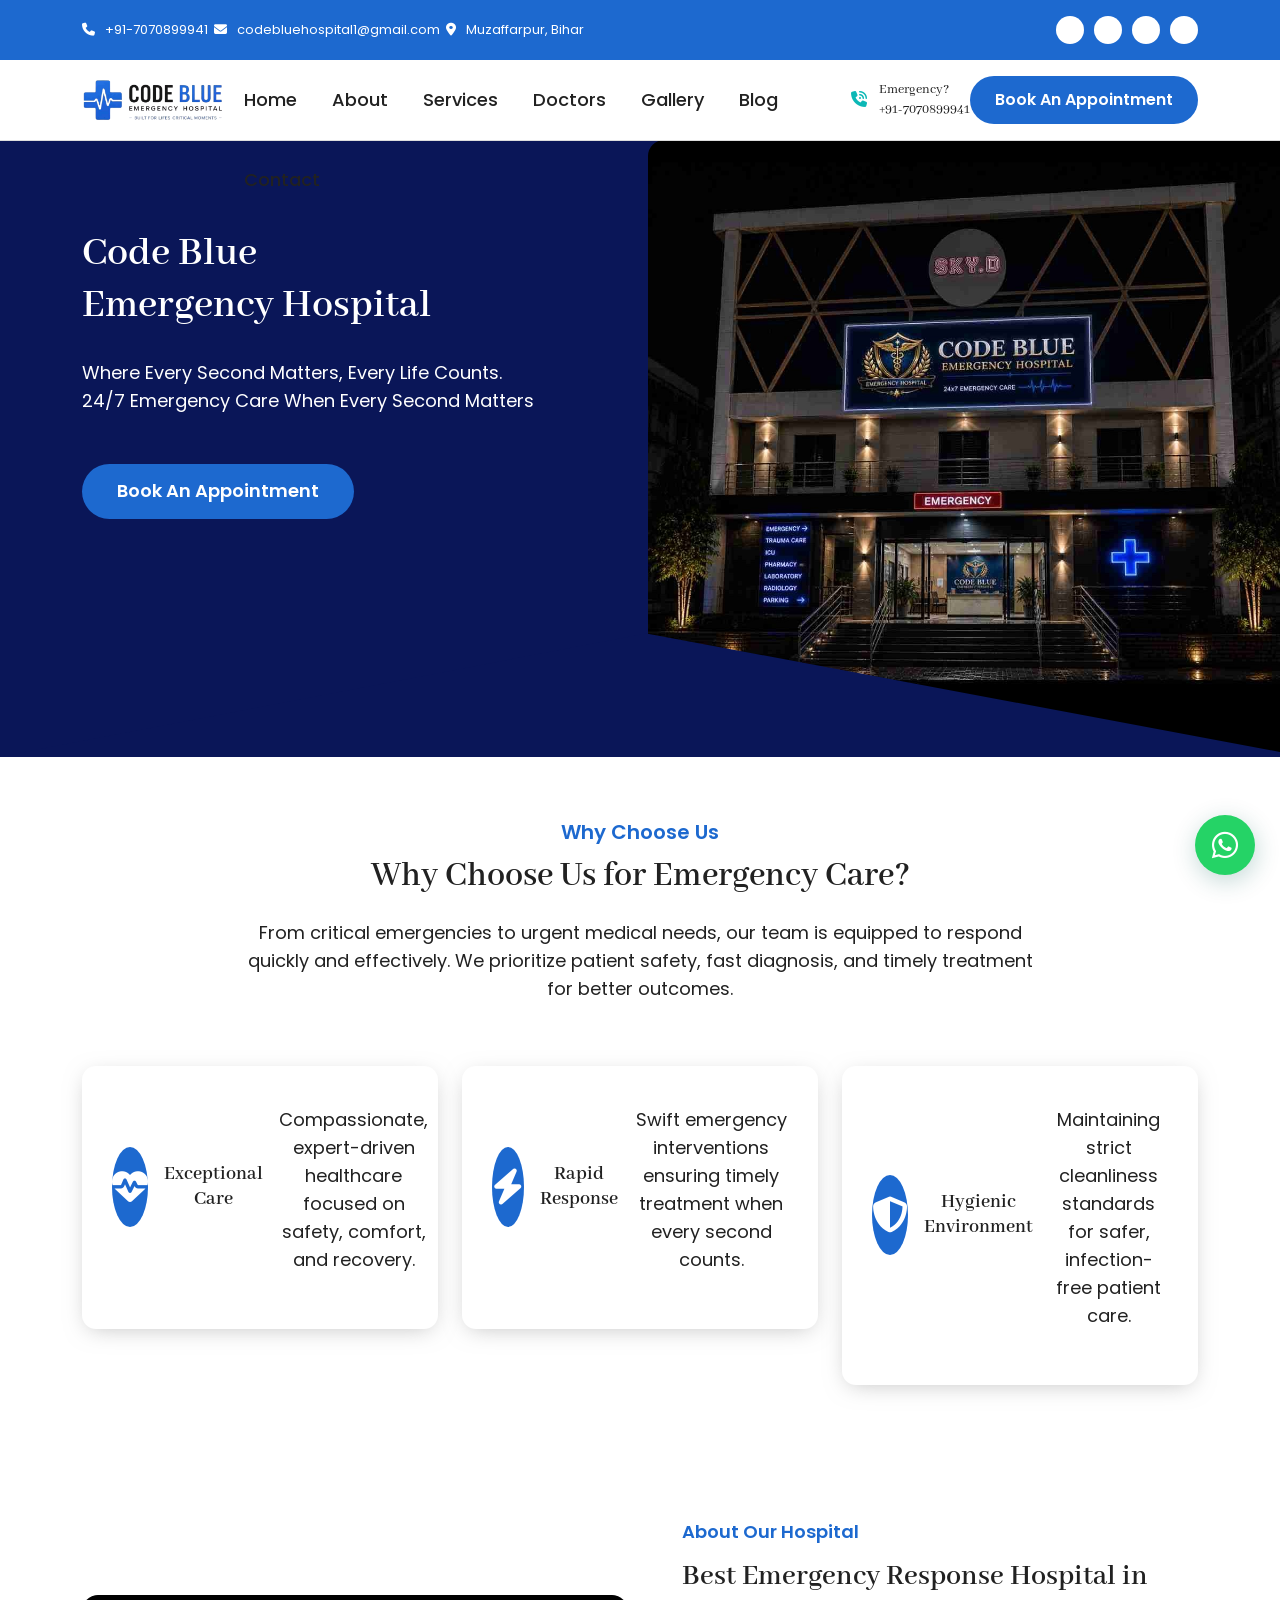
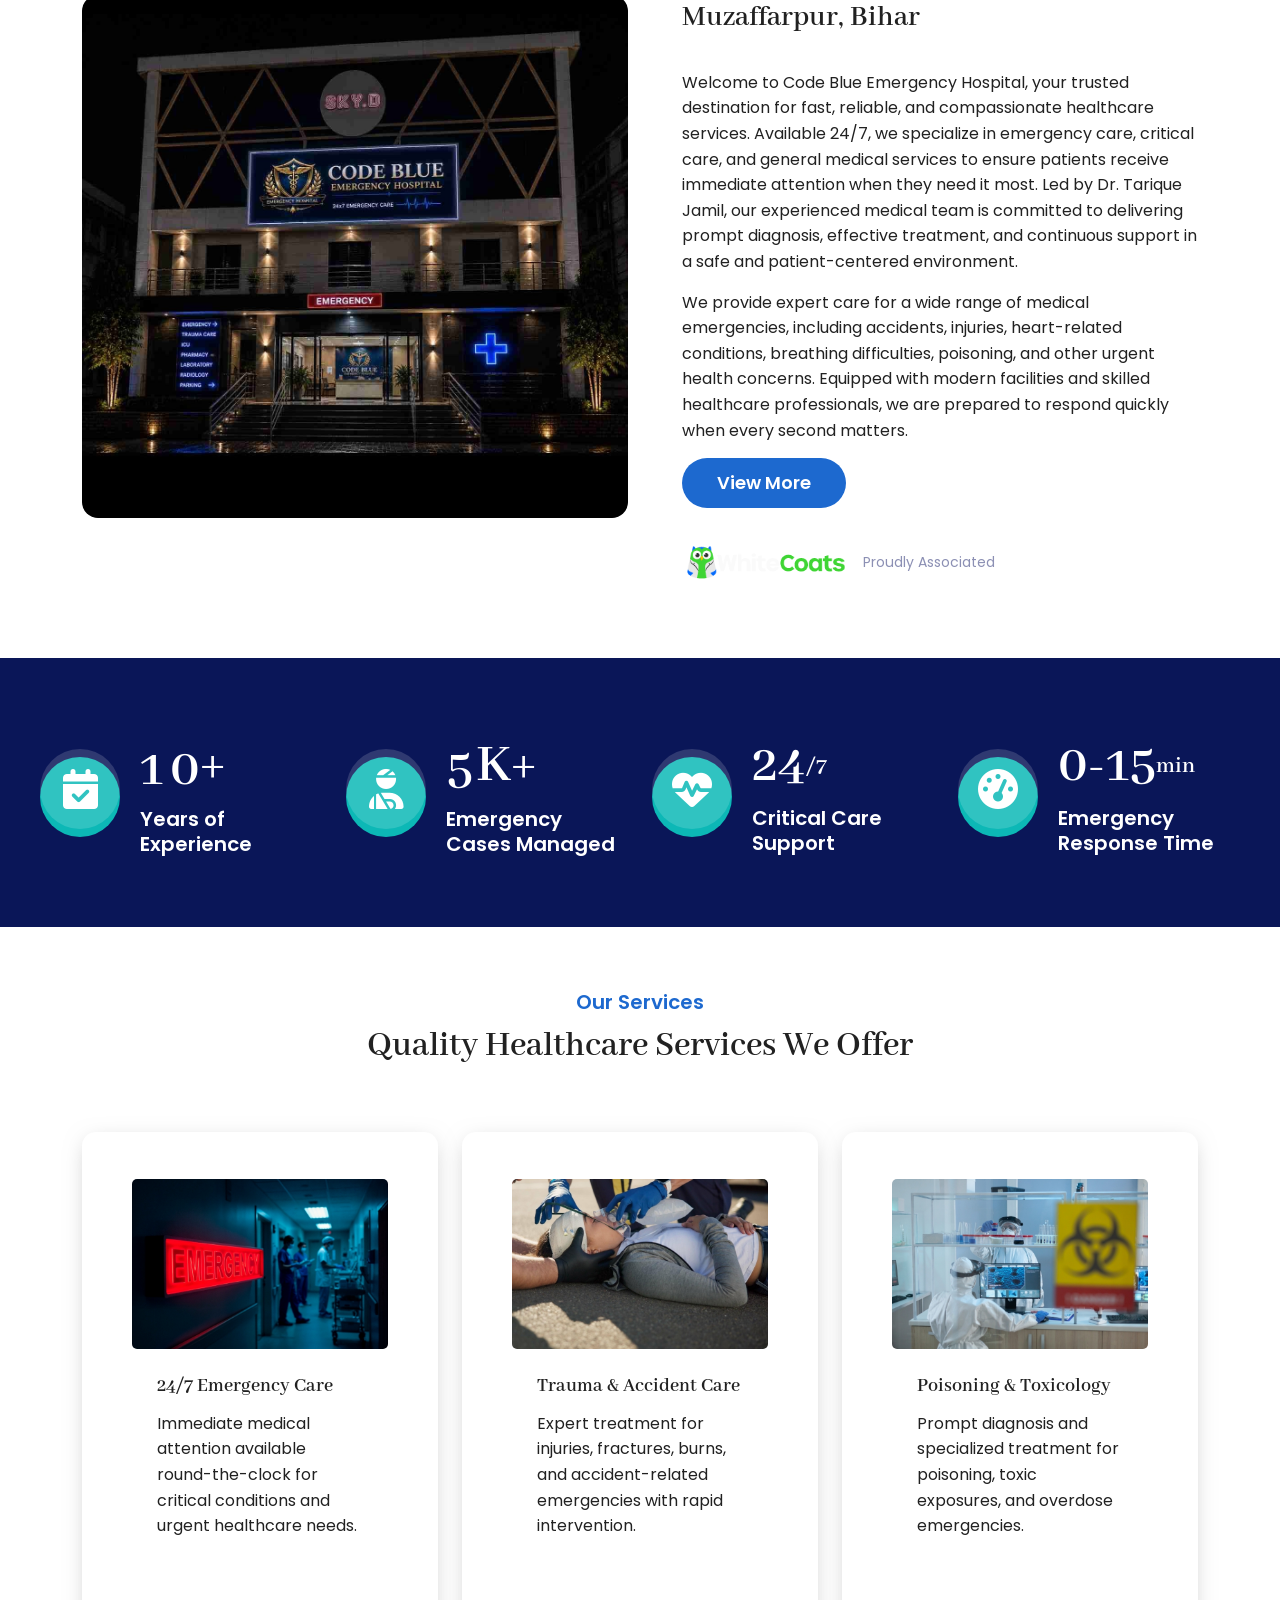
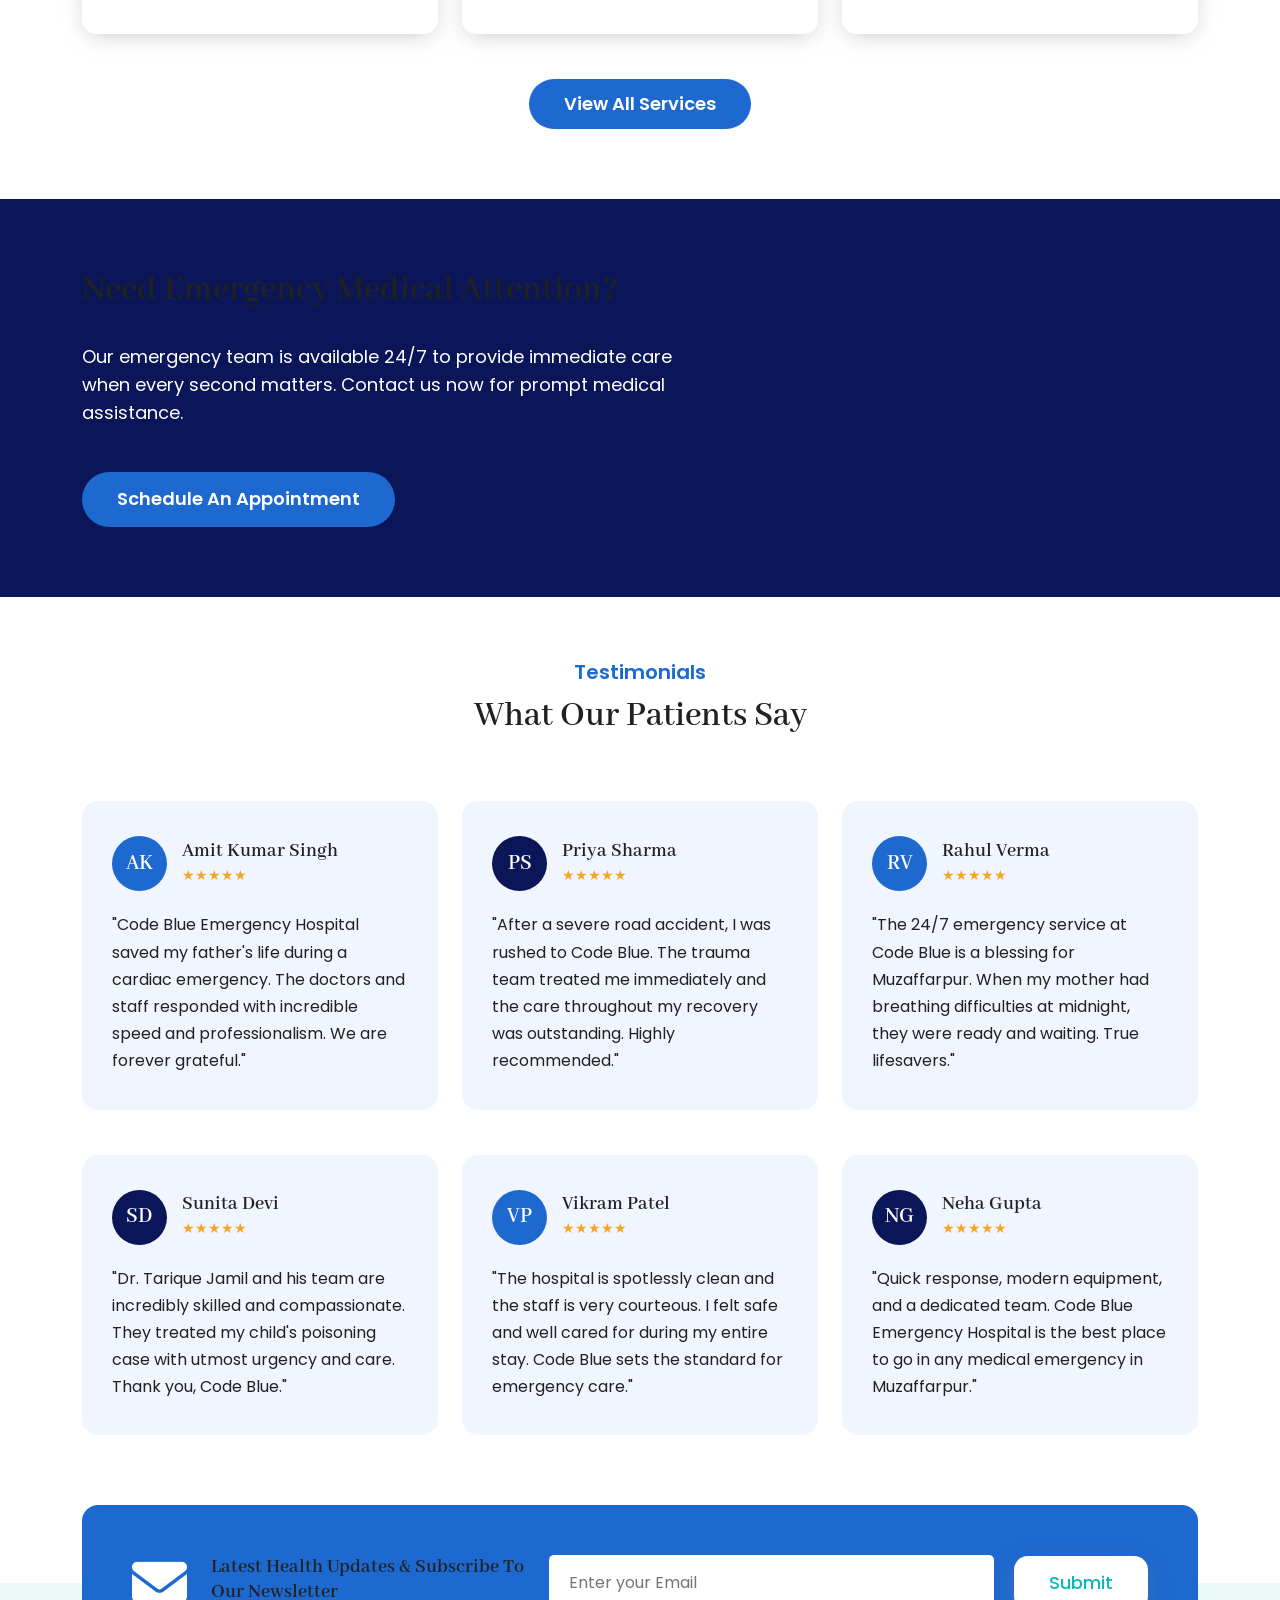
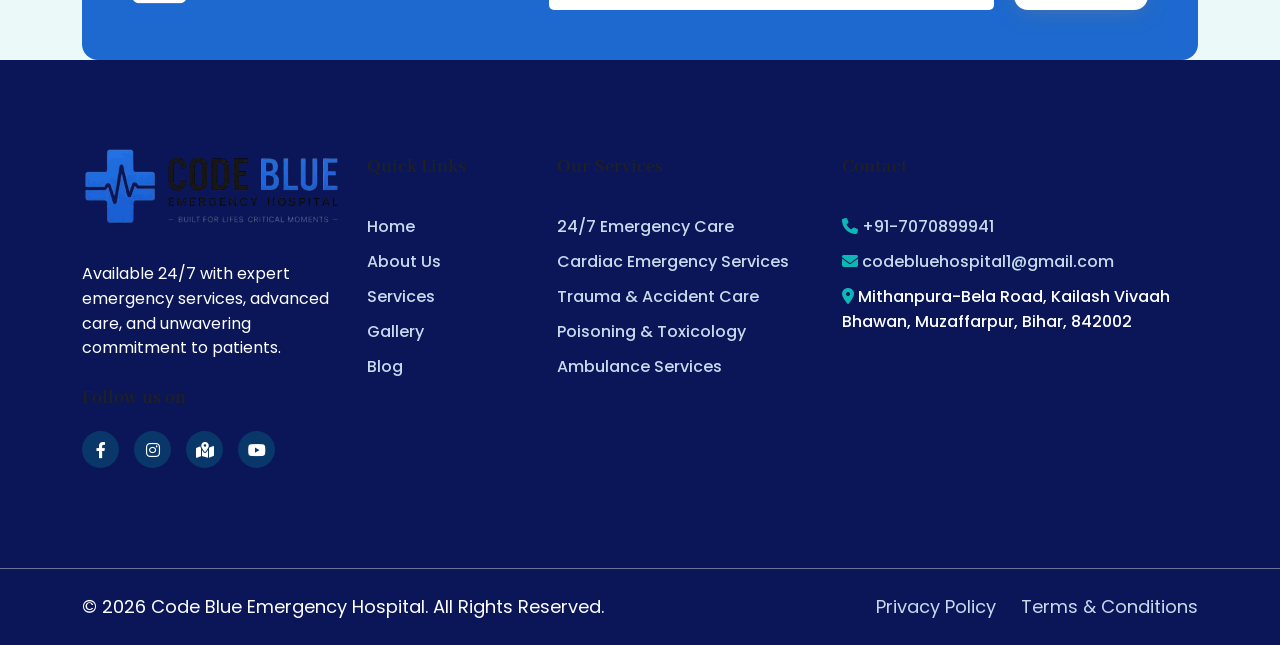
==== commit 998a25ee: "Fix hero/counter visibility: white text on dark bg, add whitecoats logo" ====
--- a/index.html
+++ b/index.html
@@ -174,6 +174,10 @@
             <p class="cs_about_text">Welcome to Code Blue Emergency Hospital, your trusted destination for fast, reliable, and compassionate healthcare services. Available 24/7, we specialize in emergency care, critical care, and general medical services to ensure patients receive immediate attention when they need it most. Led by Dr. Tarique Jamil, our experienced medical team is committed to delivering prompt diagnosis, effective treatment, and continuous support in a safe and patient-centered environment.</p>
             <p class="cs_about_text">We provide expert care for a wide range of medical emergencies, including accidents, injuries, heart-related conditions, breathing difficulties, poisoning, and other urgent health concerns. Equipped with modern facilities and skilled healthcare professionals, we are prepared to respond quickly when every second matters.</p>
             <a href="about.html" class="cs_btn cs_style_1 cs_size_md cs_fs_18 cs_semibold cs_accent_bg_v1 cs_white_color">View More</a>
+            <div style="margin-top: 30px; display: flex; align-items: center; gap: 15px;">
+              <img src="assets/images/codeblue/whitecoats.png" alt="Whitecoats Association" style="height: 50px;">
+              <span style="font-size: 14px; color: var(--cb-muted-slate);">Proudly Associated</span>
+            </div>
           </div>
         </div>
       </div>
--- a/assets/css/codeblue.css
+++ b/assets/css/codeblue.css
@@ -118,16 +118,39 @@
 }
 
 /* === Hero Section === */
+.cs_hero,
 .cs_hero_top {
   background: var(--cb-deep-navy) !important;
 }
 
 .cs_hero_title {
   font-family: var(--cb-font-heading) !important;
+  color: var(--cb-pure-white) !important;
 }
 
 .cs_hero_subtitle {
   font-family: var(--cb-font-body) !important;
+  color: var(--cb-pure-white) !important;
+}
+
+.cs_hero_text p {
+  color: var(--cb-pure-white) !important;
+}
+
+.cs_hero .cs_btn {
+  color: var(--cb-pure-white) !important;
+}
+
+.cs_hero .cs_btn:hover {
+  color: var(--cb-pure-white) !important;
+}
+
+/* Hero triangle/decorative pseudo-elements */
+.cs_hero::before,
+.cs_hero::after,
+.cs_hero_top::before,
+.cs_hero_top::after {
+  border-color: transparent !important;
 }
 
 /* === Buttons === */
@@ -196,9 +219,18 @@
   background-color: var(--cb-deep-navy) !important;
 }
 
-.cs_funfact_icon {
-  border-radius: var(--cb-radius-full);
-  background: rgba(255,255,255,0.1);
+.cs_counting .cs_counter_number,
+.cs_counting .cs_counter_title,
+.cs_counting .cs_white_color {
+  color: var(--cb-pure-white) !important;
+}
+
+.cs_counting .cs_funfact_icon {
+  background: rgba(255,255,255,0.15) !important;
+}
+
+.cs_counting .cs_funfact_icon i {
+  color: var(--cb-pure-white) !important;
 }
 
 /* === Tabs === */
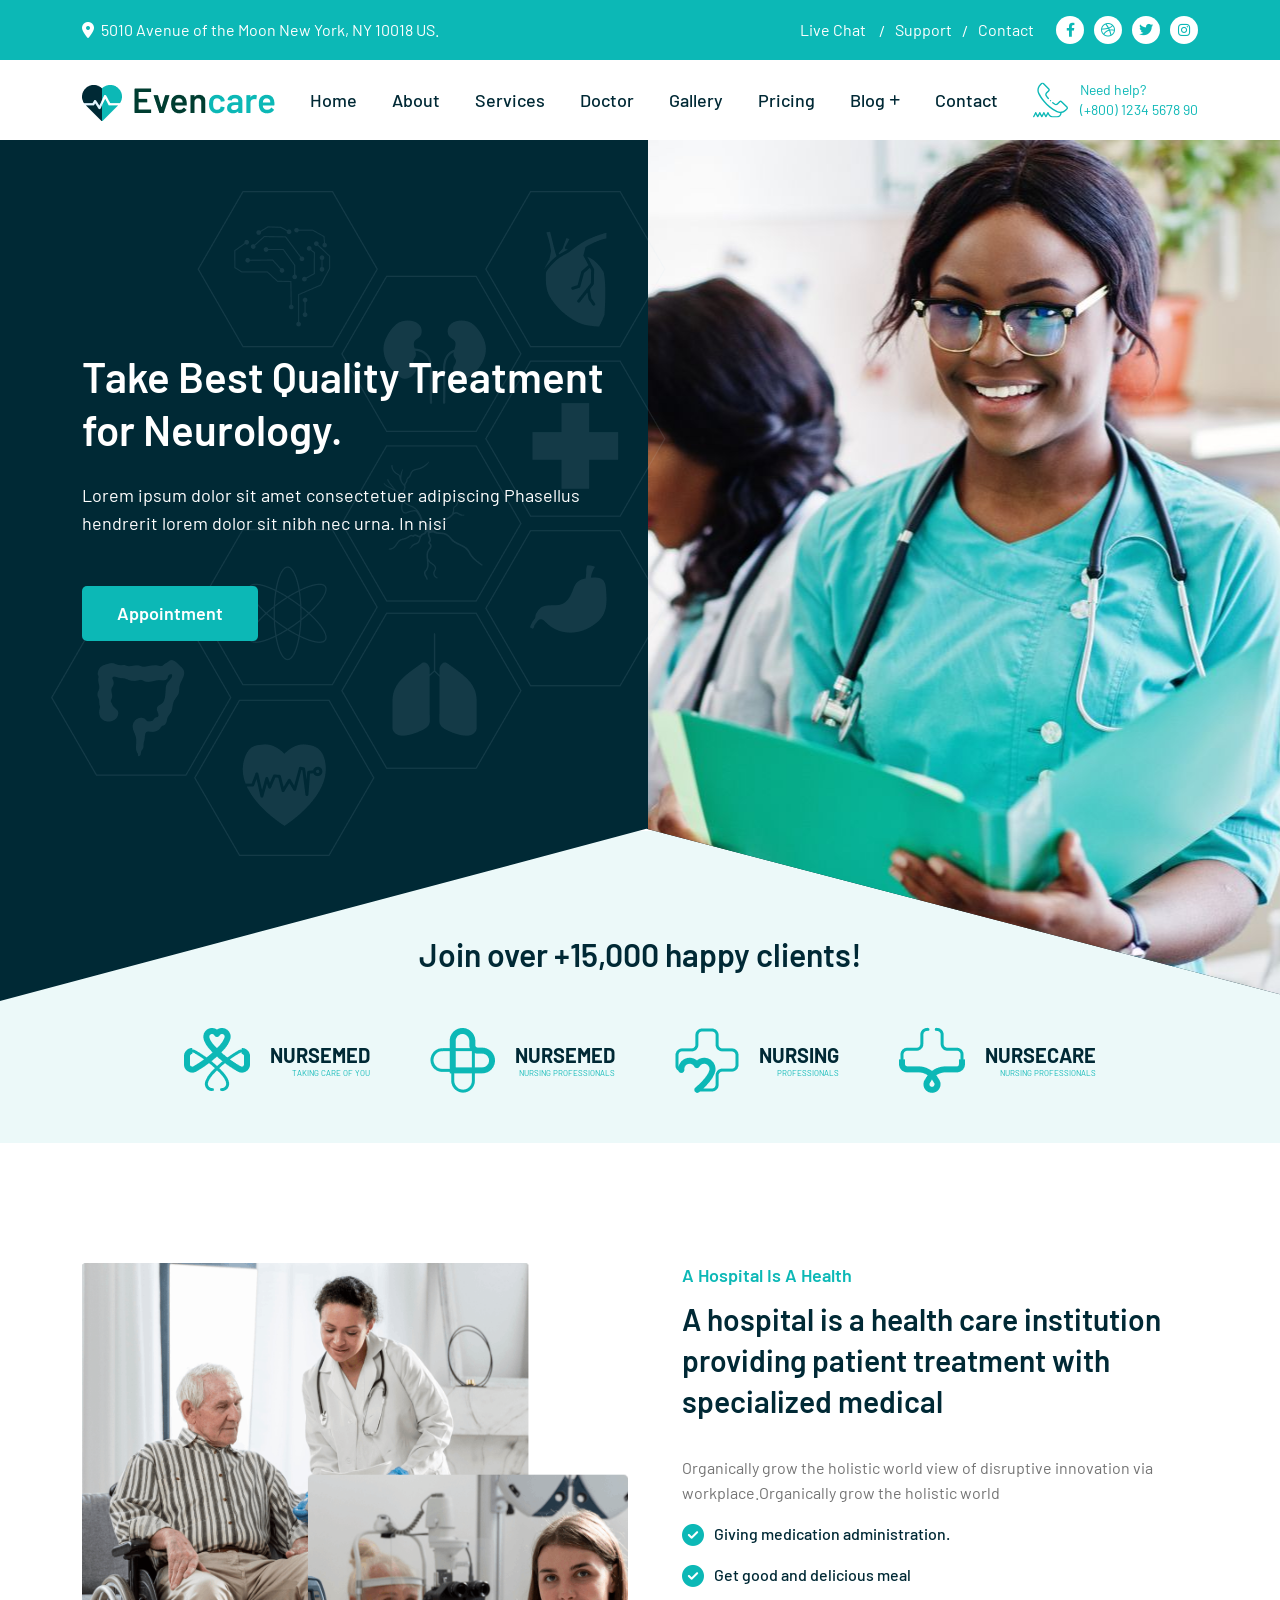
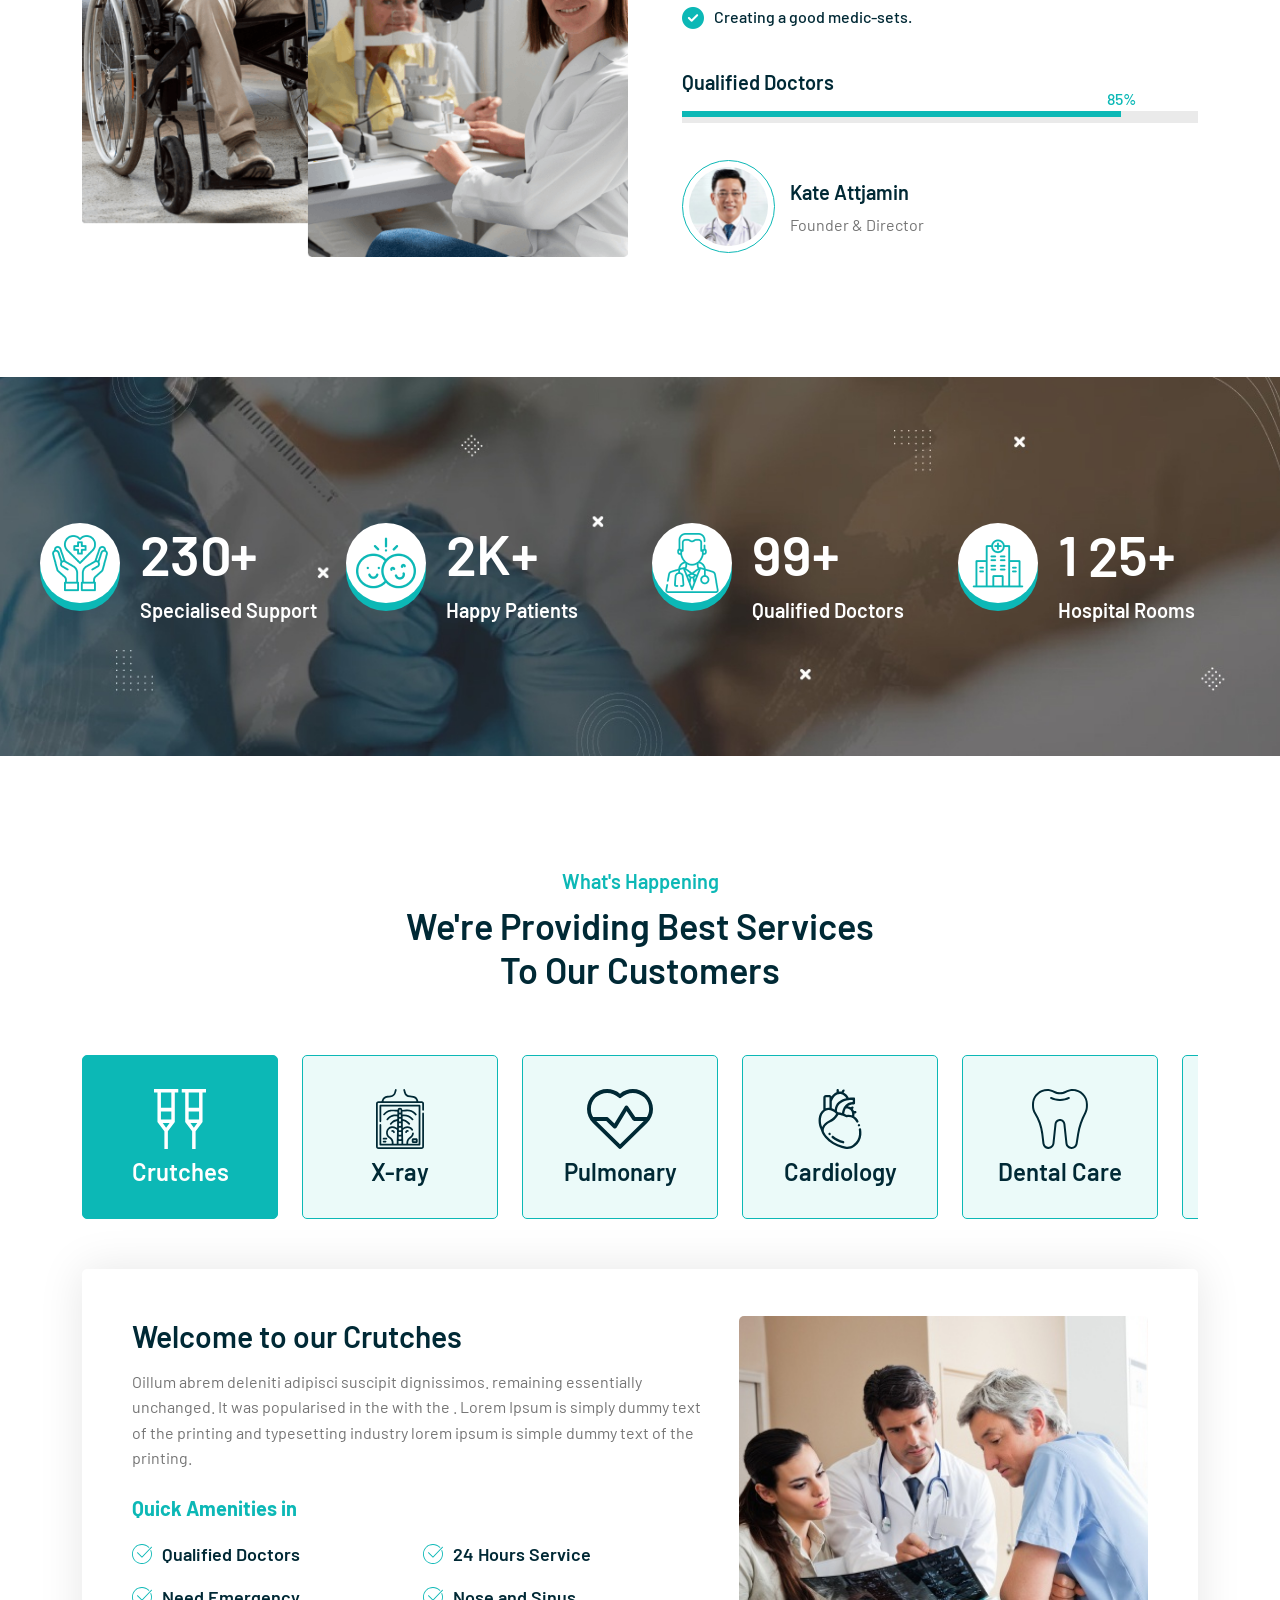
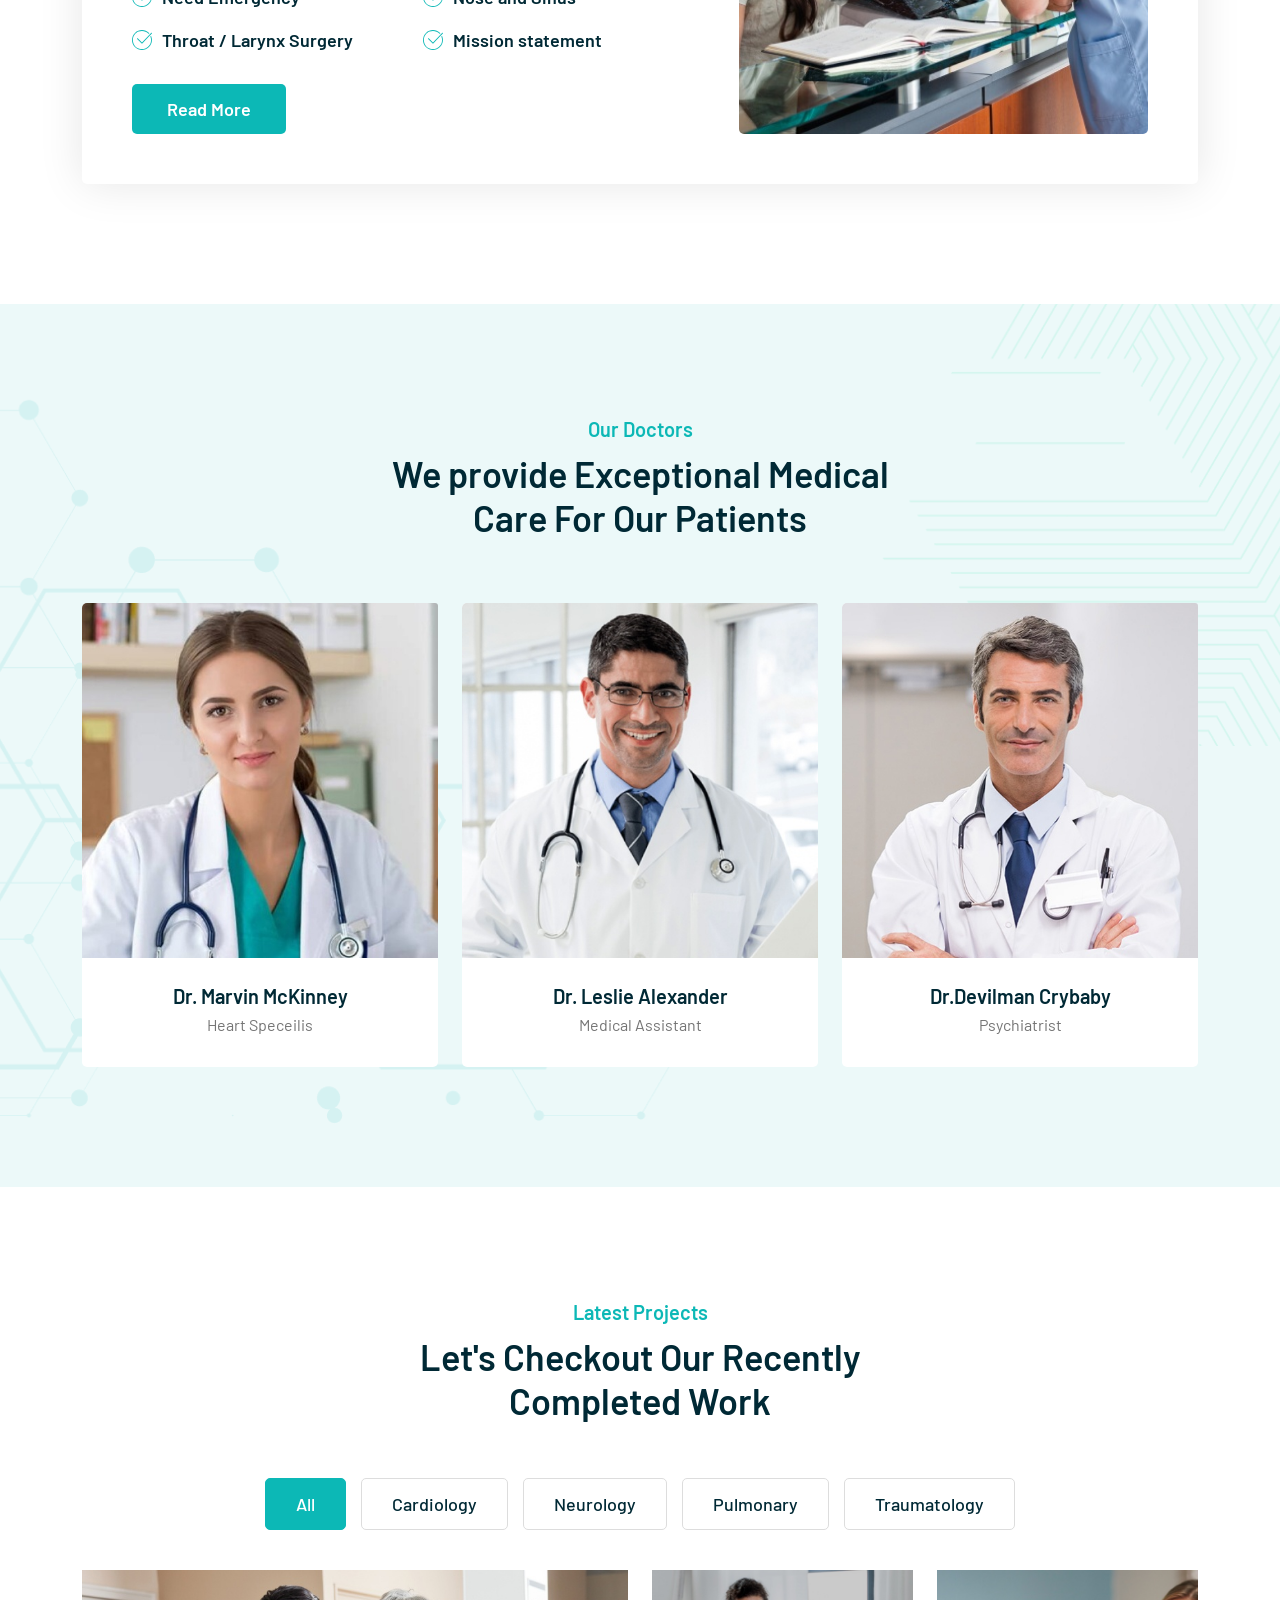
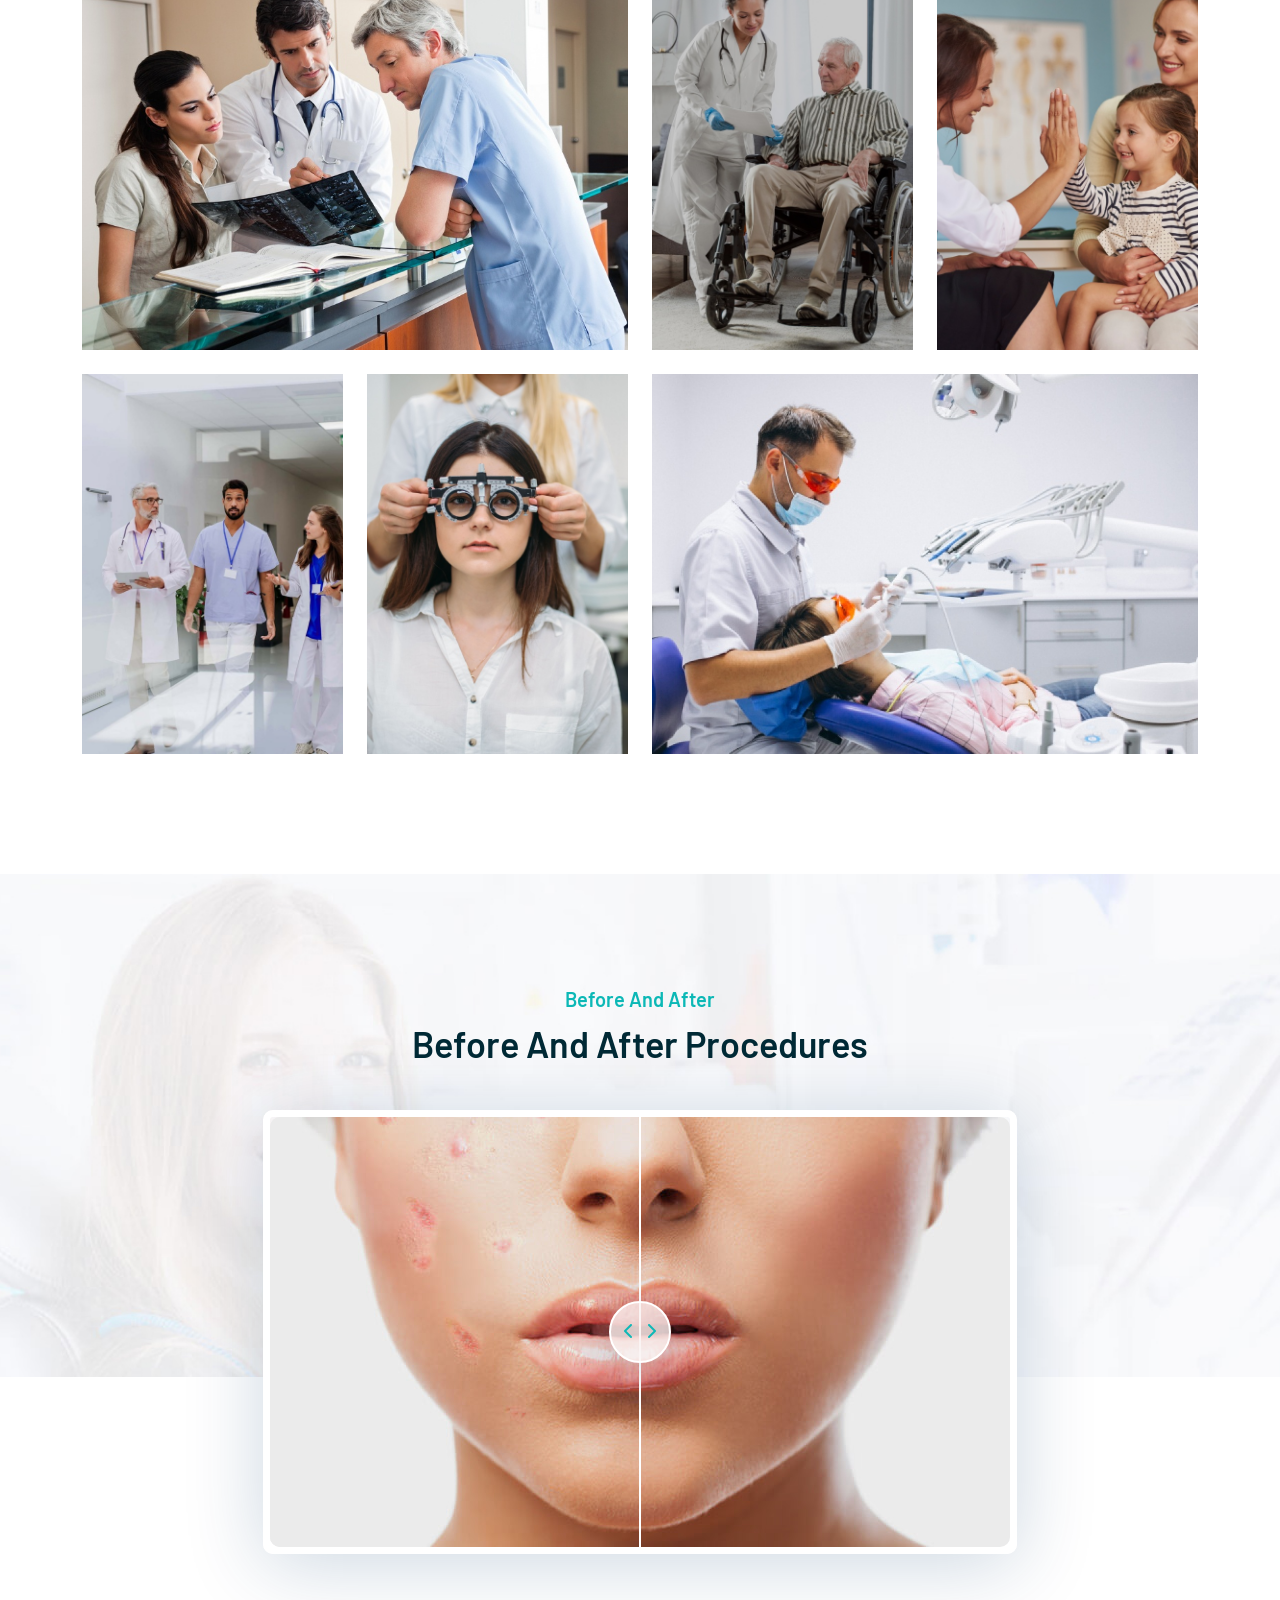
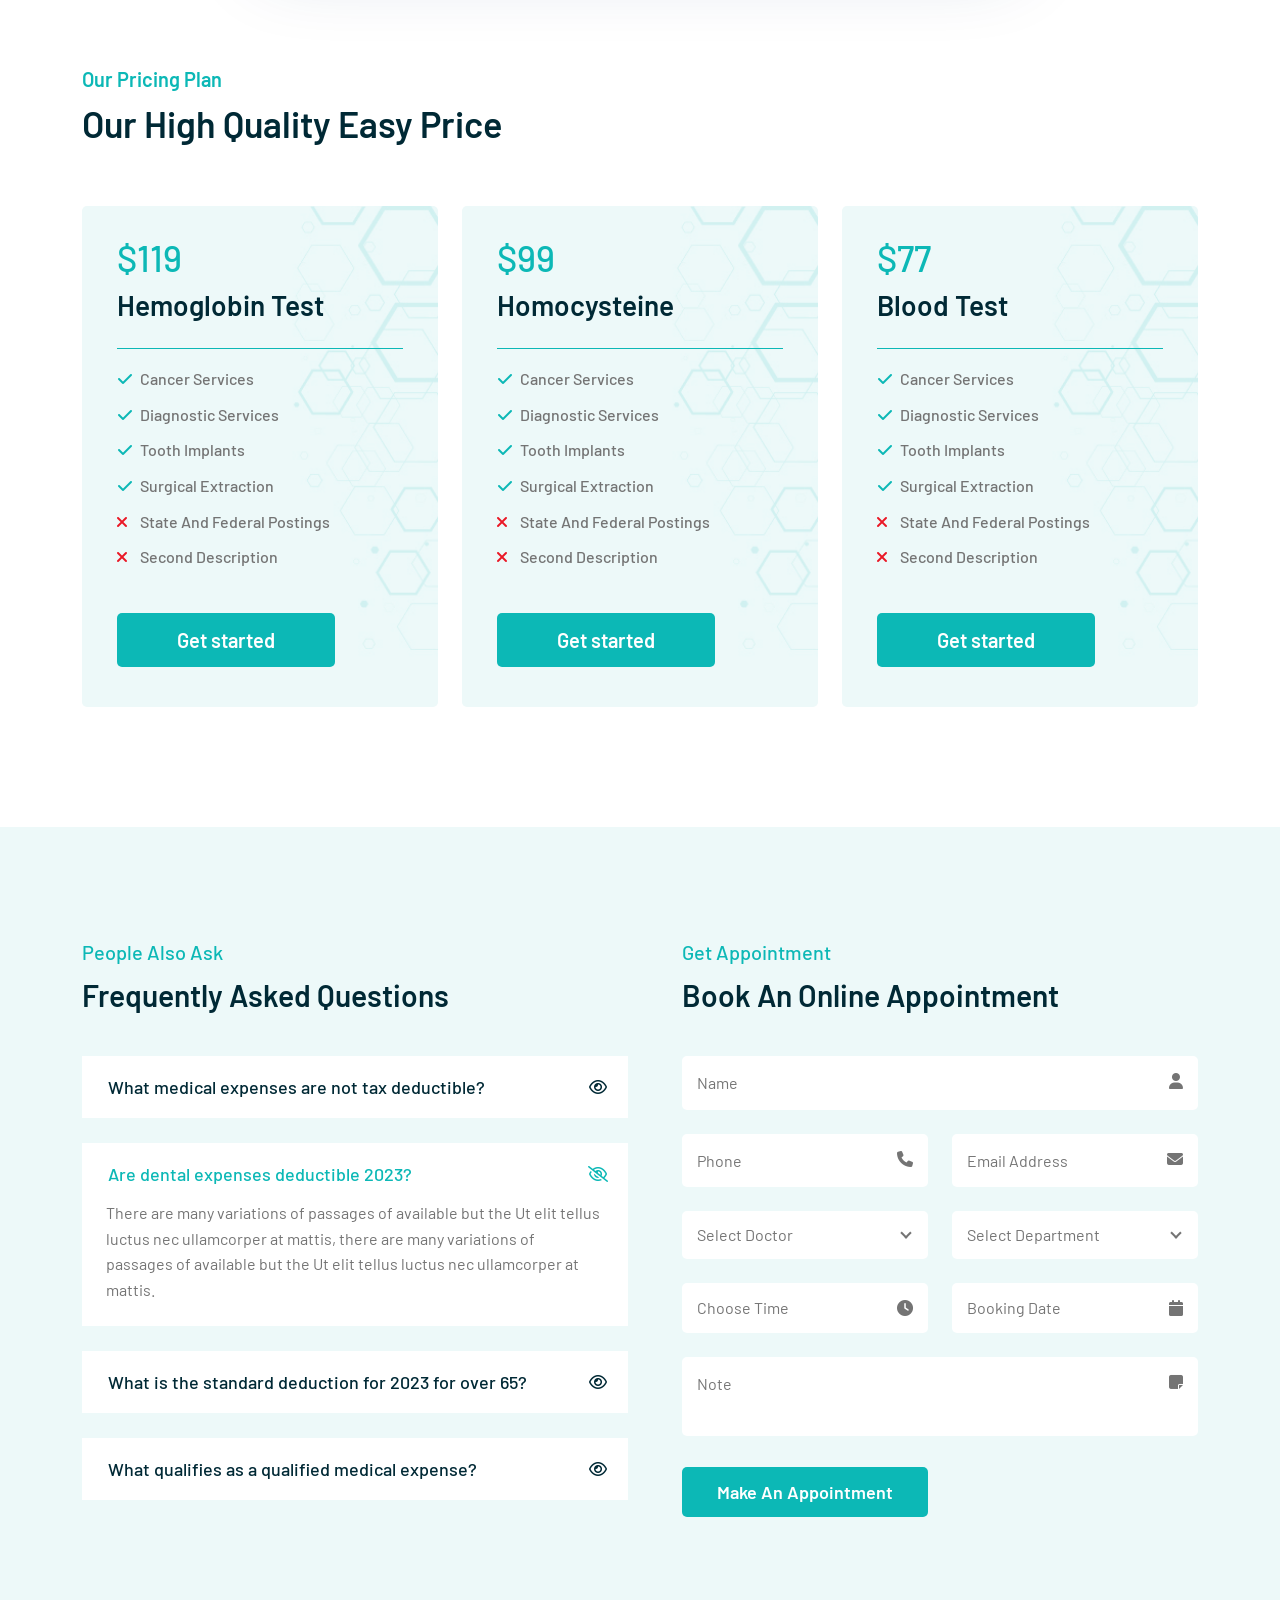
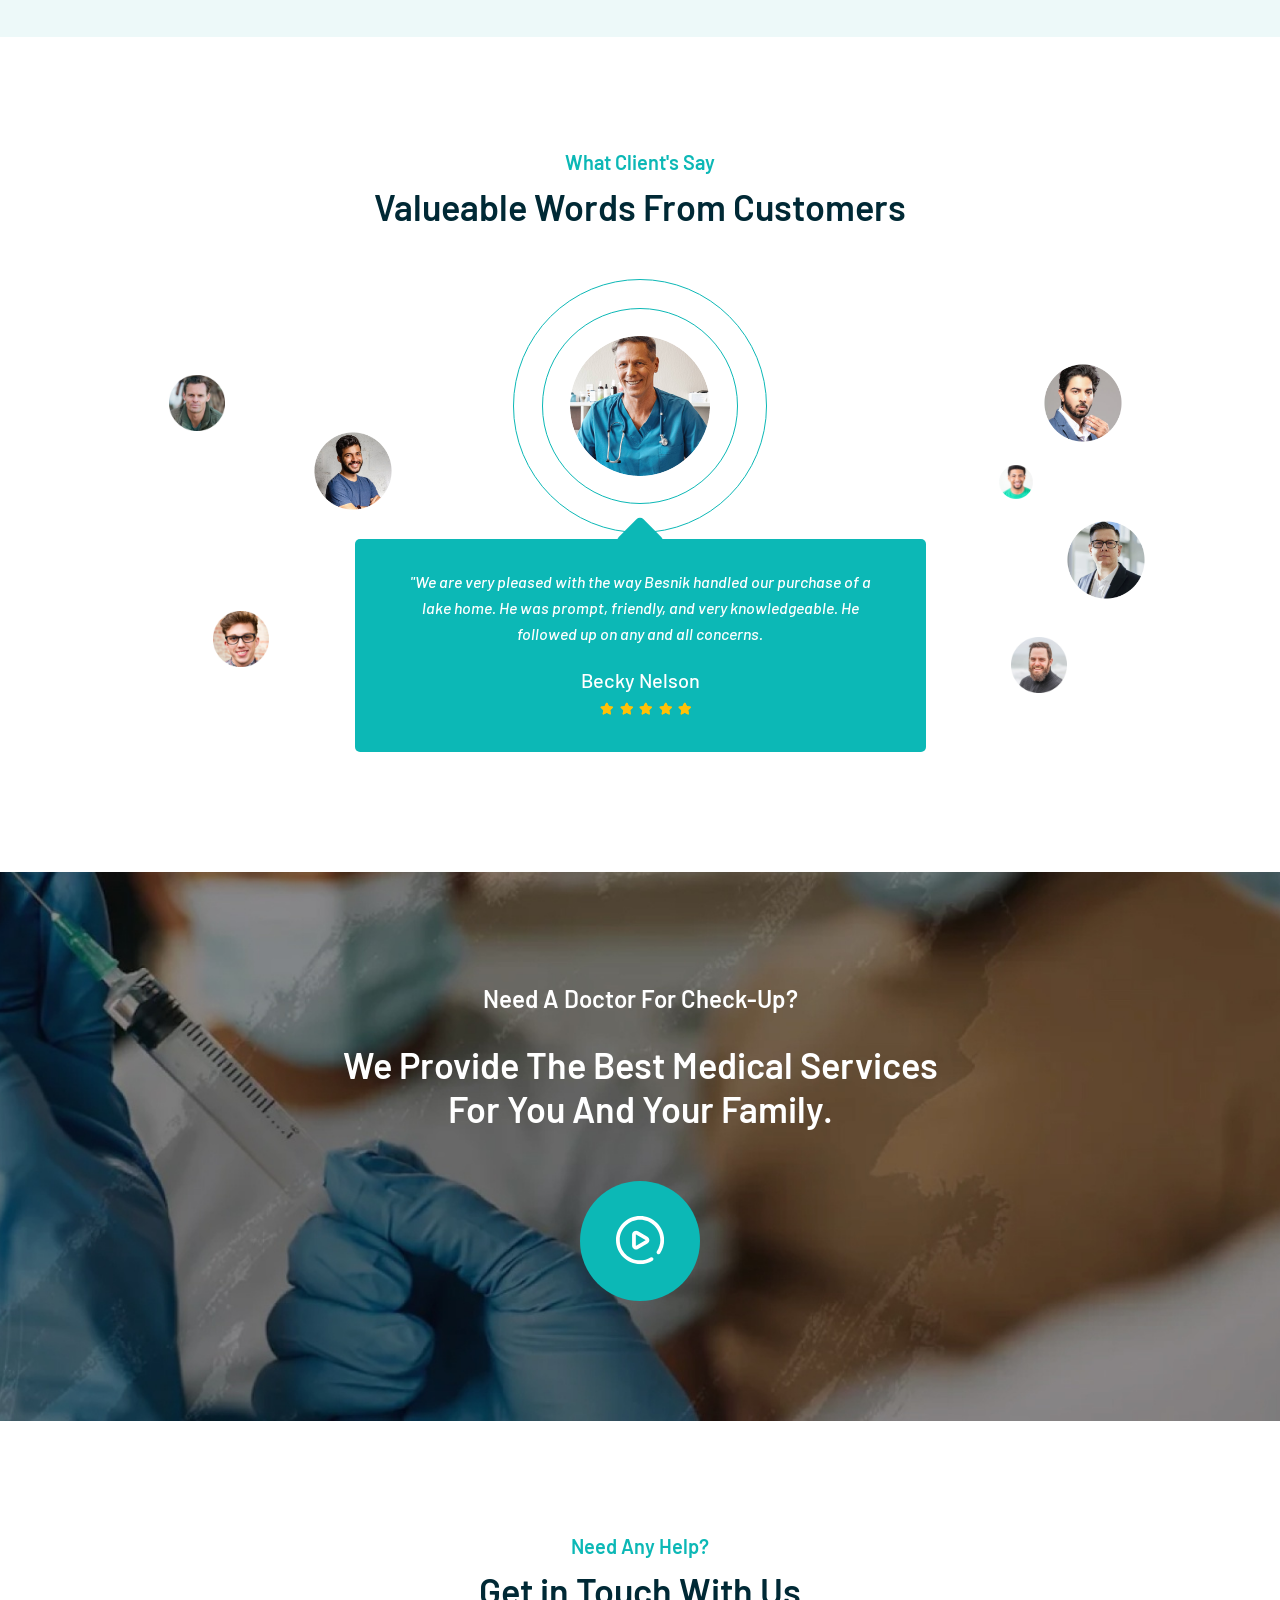
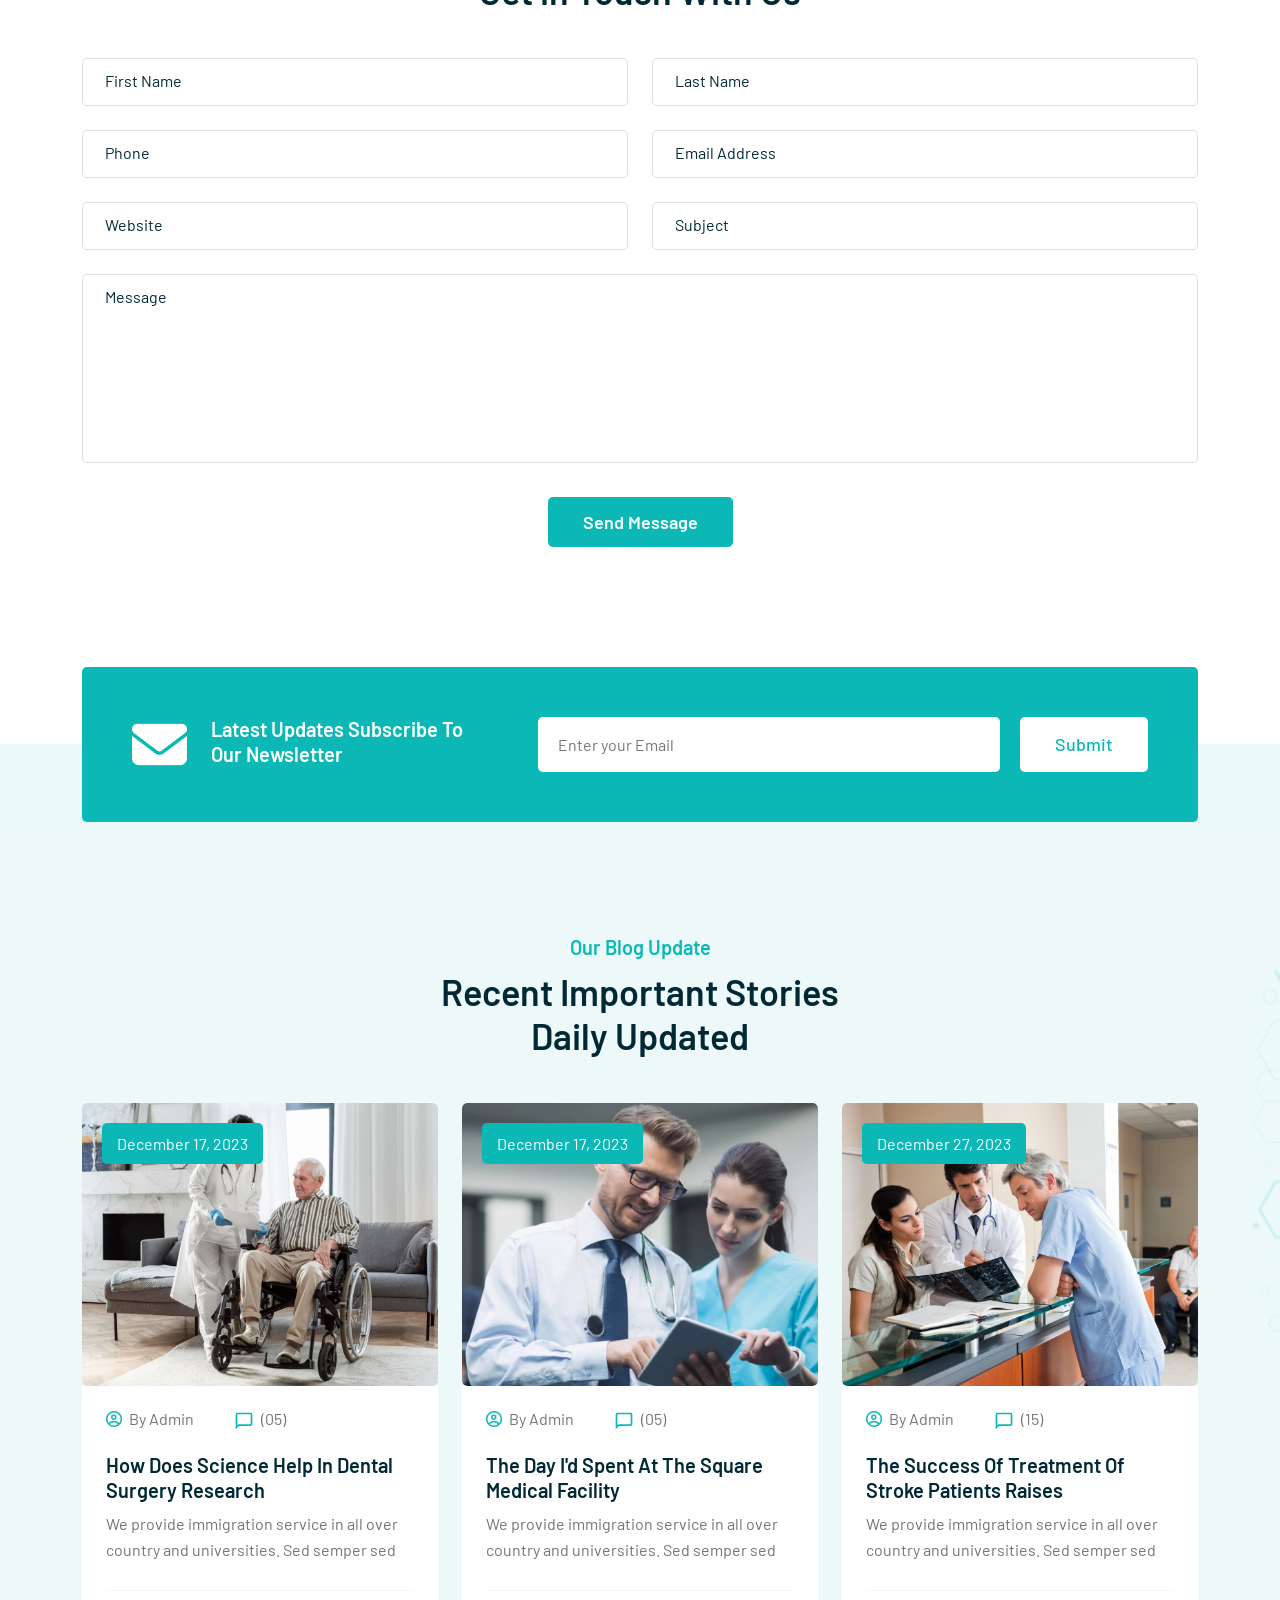
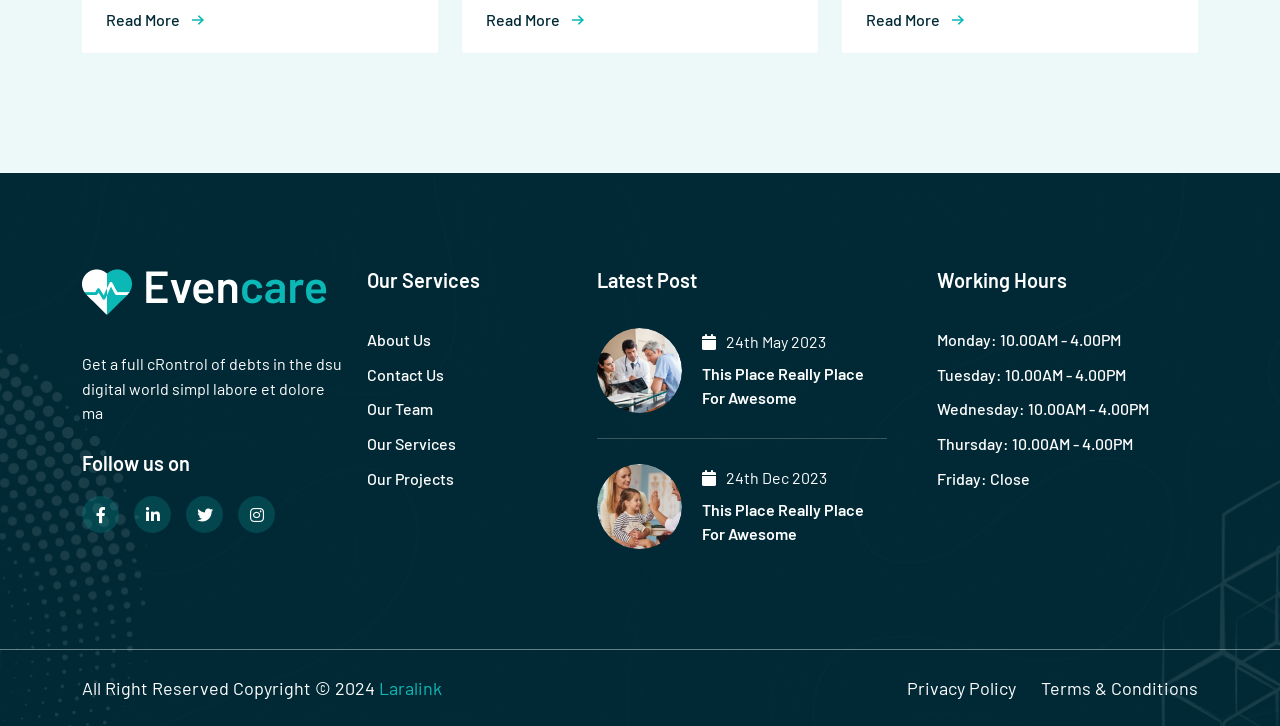
==== commit fcb525b5: "Restore original Evencare landing page" ====
--- a/index.html
+++ b/index.html
@@ -1,12 +1,15 @@
 <!DOCTYPE html>
 <html class="no-js" lang="en">
   <head>
+    <!-- Meta Tags -->
     <meta charset="utf-8">
     <meta http-equiv="x-ua-compatible" content="ie=edge">
     <meta name="viewport" content="width=device-width, initial-scale=1">
-    <meta name="author" content="Code Blue Emergency Hospital">
-    <link rel="icon" href="assets/images/codeblue/cropped-Code-Blue-icon-32x32.png">
-    <title>Code Blue Emergency Hospital | 24/7 Emergency Care in Muzaffarpur, Bihar</title>
+    <meta name="author" content="Laralink">
+    <!-- Favicon Icon -->
+    <link rel="icon" href="assets/images/icons/favicon.png">
+    <!-- Site Title -->
+    <title>Evencare - Medical Landing Page HTML Template</title>
     <link rel="stylesheet" href="assets/css/bootstrap.min.css">
     <link rel="stylesheet" href="assets/css/fontawesome.min.css">
     <link rel="stylesheet" href="assets/css/animate.css">
@@ -14,8 +17,10 @@
     <link rel="stylesheet" href="assets/css/slick.min.css">
     <link rel="stylesheet" href="assets/css/light_gallery.min.css">
     <link rel="stylesheet" href="assets/css/odometer.css">
+    <link rel="stylesheet" href="assets/css/timepicker.min.css">
+    <link rel="stylesheet" href="assets/css/jquery-ui.min.css">
+    <link rel="stylesheet" href="assets/css/select2.min.css">
     <link rel="stylesheet" href="assets/css/style.css">
-    <link rel="stylesheet" href="assets/css/codeblue.css">
     <style>
       .cs_preloader { animation: autoHidePreloader 0.5s 3s forwards; }
       @keyframes autoHidePreloader { to { opacity: 0; visibility: hidden; pointer-events: none; } }
@@ -23,161 +28,197 @@
   </head>
   <body>
 
-  <!-- Start Top Utility Bar -->
+  <!-- Start Header Section -->
   <header class="cs_site_header cs_style_1 cs_sticky_header">
     <div class="cs_top_header cs_accent_bg_v1">
       <div class="container">
         <div class="cs_top_header_in">
           <div class="cs_top_header_left">
-            <div class="cs_top_nav cs_fs_16 cs_white_color">
-              <a href="tel:+917070899941" class="cs_white_color"><i class="fa-solid fa-phone"></i> +91-7070899941</a>
-              &nbsp;&nbsp;
-              <a href="mailto:codebluehospital1@gmail.com" class="cs_white_color"><i class="fa-solid fa-envelope"></i> codebluehospital1@gmail.com</a>
-              &nbsp;&nbsp;
-              <span><i class="fa-solid fa-location-dot"></i> Muzaffarpur, Bihar</span>
+           <div class="cs_top_nav cs_fs_16 cs_white_color">
+              <i class="fa-solid fa-location-dot"></i>5010 Avenue of the Moon New York, NY 10018 US.
             </div>
           </div>
           <div class="cs_top_header_right">
+            <ul class="cs_top_nav  cs_mp0">
+              <li><a href="#">Live Chat </a></li>
+              <li><a href="#">Support</a></li>
+              <li><a href="#">Contact</a></li>
+            </ul>
             <div class="cs_social_btns cs_style_1">
-              <a href="https://www.facebook.com/profile.php?id=61590314117148#" target="_blank"><i class="fa-brands fa-facebook-f"></i></a>
-              <a href="https://www.instagram.com/code_blue_emergency_hospital" target="_blank"><i class="fa-brands fa-instagram"></i></a>
-              <a href="https://maps.app.goo.gl/DeEyWCRNxr993ks66" target="_blank"><i class="fa-solid fa-map-location-dot"></i></a>
-              <a href="https://youtube.com/channel/UCXoJX2NYa7jBwwtGiRiJI0w" target="_blank"><i class="fa-brands fa-youtube"></i></a>
-            </div>
-          </div>
-        </div>
-      </div>
-    </div>
-    <!-- End Top Utility Bar -->
-    <!-- Start Header Nav -->
+              <a href="https://www.facebook.com/" target="_blank"> <i class="fa-brands fa-facebook-f"></i></a>
+              <a href="https://dribbble.com/" target="_blank"> <i class="fa-brands fa-dribbble"></i></a>
+              <a href="https://twitter.com/" target="_blank"><i class="fa-brands fa-twitter"></i></a>
+              <a href="https://www.instagram.com/" target="_blank"><i class="fa-brands fa-instagram"></i></a>
+            </div>
+          </div>
+        </div>
+      </div>
+    </div>
     <div class="cs_main_header">
       <div class="container">
         <div class="cs_main_header_in">
           <div class="cs_main_header_left">
             <a class="cs_site_branding" href="index.html">
-              <img src="assets/images/codeblue/Code-Blue-logo.png" alt="Code Blue Emergency Hospital">
+              <img src="assets/images/logo.png" alt="Logo">
             </a>
             <div class="cs_nav cs_primary_font">
               <ul class="cs_nav_list cs_fs_18">
-                <li><a href="index.html">Home</a></li>
-                <li><a href="about.html">About</a></li>
-                <li><a href="services.html">Services</a></li>
-                <li><a href="doctors.html">Doctors</a></li>
-                <li><a href="gallery.html">Gallery</a></li>
-                <li><a href="blog.html">Blog</a></li>
-                <li><a href="contact.html">Contact</a></li>
+                <li><a href="#home">Home</a></li>
+                <li><a href="#about">About</a></li>
+                <li><a href="#services">Services</a></li>
+                <li><a href="#doctors">Doctor</a></li>
+                <li><a href="#gallery">Gallery</a></li>
+                <li><a href="#pricing">Pricing</a></li>
+                <li class="menu_item_has_children"><a href="#blog">Blog</a>
+                  <ul>
+                  <li><a href="blog-right-sidebar.html">Blog Right Sidebar</a></li>
+                  <li><a href="blog-left-sidebar.html">Blog Left Sidebar</a></li>
+                  <li><a href="blog-list.html">Blog Grig 2</a></li>
+                  <li><a href="blog-grid.html">Blog Grid 3</a></li>
+                  <li><a href="blog-details-right-sidebar.html">Blog Details Right Sidebar</a></li>
+                  <li><a href="blog-details-left-sidebar.html">Blog Details Left Sidebar</a></li>
+                  <li><a href="blog-details-no-sidebar.html">Blog Details No Sidebar</a></li>
+                </ul>
+                </li>
+                <li><a href="#contact">Contact</a></li>
               </ul>
             </div>
           </div>
           <div class="cs_main_header_right cs_accent_color_v1">
             <div class="cs_header_contact">
               <div class="cs_header_contact_icon text-accent">
-                <i class="fa-solid fa-phone-volume"></i>
+               <img src="assets/images/icons/phone_icon_3.svg" alt="">
               </div>
               <div class="cs_header_contact_right">
-                <h3 class="cs_fs_14 cs_normal cs_accent_color_v1 mb-0">Emergency?</h3>
-                <h3 class="cs_fs_14 cs_normal cs_accent_color_v1 mb-0">+91-7070899941</h3>
-              </div>
-            </div>
-            <a href="tel:+917070899941" class="cs_btn cs_style_1 cs_fs_16 cs_semibold cs_accent_bg_v1 cs_white_color">Book An Appointment</a>
+                <h3 class="cs_fs_14 cs_normal cs_accent_color_v1 mb-0">Need help?</h3>
+                <h3 class="cs_fs_14 cs_normal cs_accent_color_v1 mb-0">(+800) 1234 5678 90</h3>
+              </div>
+            </div>
           </div>
         </div>
       </div>
     </div>
   </header>
   <!-- End Header Section -->
-
   <!-- Start Hero Section -->
-  <section class="cs_hero cs_style_1 position-relative" id="home" style="background-color: #0a1658;">
-    <div class="cs_hero_top">
+  <section class="cs_hero cs_style_1 position-relative" id="home">
+    <div class="cs_hero_top cs_bg_filled cs_primary_bg">
       <div class="container">
         <div class="row cs_gap_y_30 align-items-center">
           <div class="col-lg-6">
             <div class="cs_hero_text">
-              <h1 class="cs_hero_title cs_fs_60 cs_semibold cs_white_color wow fadeInDown">Code Blue<br>Emergency Hospital</h1>
-              <p class="cs_hero_subtitle cs_fs_18 cs_white_color">Where Every Second Matters, Every Life Counts.<br>24/7 Emergency Care When Every Second Matters</p>
-              <a href="tel:+917070899941" class="cs_btn cs_style_1 cs_fs_18 cs_semibold cs_accent_bg_v1 cs_white_color">Book An Appointment</a>
+              <h1 class="cs_hero_title cs_fs_60 cs_semibold cs_white_color wow fadeInDown">Take Best Quality Treatment for Neurology.</h1>
+              <p class="cs_hero_subtitle cs_fs_18 cs_white_color">Lorem ipsum dolor sit amet consectetuer adipiscing Phasellus <br> hendrerit lorem dolor sit nibh nec urna. In nisi</p>
+              <a href="#appointment" class="cs_btn cs_style_1 cs_fs_18 cs_semibold cs_accent_bg_v1 cs_white_color">Appointment</a>
+            </div>
+            <div class="cs_hero_shape1 position-absolute">
+              <img src="assets/images/hero_shape_1.png" alt="Hero Shape">
             </div>
           </div>
           <div class="col-lg-6">
-            <div class="cs_hero_thumb" style="border-radius: 16px; overflow: hidden; min-height: 450px;">
-              <img src="assets/images/codeblue/Code-Blue-Hospital-1.jpeg" alt="Code Blue Emergency Hospital" style="width: 100%; height: 100%; object-fit: cover; display: block;">
-            </div>
-          </div>
-        </div>
+            <div class="cs_hero_thumb cs_bg_filled" data-src="assets/images/hero_img_1.jpeg">
+            </div>
+          </div>
+        </div>
+      </div>
+    </div>
+    <div class="cs_hero_bottom cs_accent_v1_light">
+      <div class="container">
+       <h2 class="cs_hero_title cs_fs_40 cs_semibold text-center mb-0">Join over +15,000 happy clients!</h2>
+       <div class="cs_height_50 cs_height_lg_30"></div>
+      <div class="cs_features_list cs_style_1">
+        <div class="cs_iconbox cs_style_1">
+          <div class="cs_iconbox_icon">
+            <img src="assets/images/icons/feature_logo_1.png" alt="Logo">
+          </div>
+          <div class="cs_iconbox_info text-end">
+            <h3 class="cs_iconbox_title cs_fs_24 cs_bold mb-0">NurseMed</h3>
+            <p class="cs_iconbox_subtitle cs_fs_8 cs_accent_color_v1 mb-0">TAKING CARE OF YOU </p>
+          </div>
+        </div>
+        <div class="cs_iconbox cs_style_1">
+          <div class="cs_iconbox_icon">
+            <img src="assets/images/icons/feature_logo_2.png" alt="Logo">
+          </div>
+          <div class="cs_iconbox_info text-end">
+            <h3 class="cs_iconbox_title cs_fs_24 cs_bold mb-0">NURSEMED</h3>
+            <p class="cs_iconbox_subtitle cs_fs_8 cs_accent_color_v1 mb-0">NURSING PROFESSIONALS </p>
+          </div>
+        </div>
+        <div class="cs_iconbox cs_style_1">
+          <div class="cs_iconbox_icon">
+            <img src="assets/images/icons/feature_logo_3.png" alt="Logo">
+          </div>
+          <div class="cs_iconbox_info text-end">
+            <h3 class="cs_iconbox_title cs_fs_24 cs_bold mb-0">NURSING</h3>
+            <p class="cs_iconbox_subtitle cs_fs_8 cs_accent_color_v1 mb-0">PROFESSIONALS</p>
+          </div>
+        </div>
+        <div class="cs_iconbox cs_style_1">
+          <div class="cs_iconbox_icon">
+            <img src="assets/images/icons/feature_logo_4.png" alt="Logo">
+          </div>
+          <div class="cs_iconbox_info text-end">
+            <h3 class="cs_iconbox_title cs_fs_24 cs_bold mb-0">NurseCare</h3>
+            <p class="cs_iconbox_subtitle cs_fs_8 cs_accent_color_v1 mb-0">NURSING PROFESSIONALS</p>
+          </div>
+        </div>
+      </div>
       </div>
     </div>
   </section>
   <!-- End Hero Section -->
-
-  <!-- Start Why Choose Us Section -->
-  <section id="why-choose-us">
-    <div class="cs_height_120 cs_height_lg_80"></div>
-    <div class="container">
-      <div class="cs_section_heading cs_style_1 text-center">
-        <h3 class="cs_section_title_up cs_accent_color_v1 cs_semibold cs_fs_24">Why Choose Us</h3>
-        <h2 class="cs_section_title cs_semibold cs_fs_45 wow fadeInUp">Why Choose Us for Emergency Care?</h2>
-      </div>
-      <p class="text-center cs_fs_18" style="max-width: 800px; margin: 0 auto;">From critical emergencies to urgent medical needs, our team is equipped to respond quickly and effectively. We prioritize patient safety, fast diagnosis, and timely treatment for better outcomes.</p>
-      <div class="cs_height_63 cs_height_lg_40"></div>
-      <div class="row cs_gap_y_30">
-        <div class="col-lg-4">
-          <div class="cs_iconbox cs_style_2 cs_white_bg cs_radius_5 text-center" style="padding: 40px 30px;">
-            <div class="cs_iconbox_icon cs_accent_bg_v1 cs_white_color cs_center" style="width: 80px; height: 80px; border-radius: 50%; margin: 0 auto 20px;">
-              <i class="fa-solid fa-heart-pulse" style="font-size: 36px;"></i>
-            </div>
-            <h3 class="cs_iconbox_title cs_fs_24 cs_semibold">Exceptional Care</h3>
-            <p class="cs_iconbox_subtitle cs_fs_18">Compassionate, expert-driven healthcare focused on safety, comfort, and recovery.</p>
-          </div>
-        </div>
-        <div class="col-lg-4">
-          <div class="cs_iconbox cs_style_2 cs_white_bg cs_radius_5 text-center" style="padding: 40px 30px;">
-            <div class="cs_iconbox_icon cs_accent_bg_v1 cs_white_color cs_center" style="width: 80px; height: 80px; border-radius: 50%; margin: 0 auto 20px;">
-              <i class="fa-solid fa-bolt" style="font-size: 36px;"></i>
-            </div>
-            <h3 class="cs_iconbox_title cs_fs_24 cs_semibold">Rapid Response</h3>
-            <p class="cs_iconbox_subtitle cs_fs_18">Swift emergency interventions ensuring timely treatment when every second counts.</p>
-          </div>
-        </div>
-        <div class="col-lg-4">
-          <div class="cs_iconbox cs_style_2 cs_white_bg cs_radius_5 text-center" style="padding: 40px 30px;">
-            <div class="cs_iconbox_icon cs_accent_bg_v1 cs_white_color cs_center" style="width: 80px; height: 80px; border-radius: 50%; margin: 0 auto 20px;">
-              <i class="fa-solid fa-shield-halved" style="font-size: 36px;"></i>
-            </div>
-            <h3 class="cs_iconbox_title cs_fs_24 cs_semibold">Hygienic Environment</h3>
-            <p class="cs_iconbox_subtitle cs_fs_18">Maintaining strict cleanliness standards for safer, infection-free patient care.</p>
-          </div>
-        </div>
-      </div>
-    </div>
-    <div class="cs_height_120 cs_height_lg_80"></div>
-  </section>
-  <!-- End Why Choose Us Section -->
-
   <!-- Start About Section -->
-  <section class="cs_about cs_style_1" id="about">
+   <section class="cs_about cs_style_1" id="about">
     <div class="cs_height_120 cs_height_lg_80"></div>
     <div class="container">
       <div class="row cs_gap_y_40 align-items-center">
         <div class="col-lg-6">
-          <div class="cs_about_thumb wow fadeInLeft" style="border-radius: 16px; overflow: hidden;">
-            <img src="assets/images/codeblue/Code-Blue-Hospital-1.jpeg" alt="Code Blue Emergency Hospital" style="width: 100%; display: block;">
+          <div class="cs_about_thumb wow fadeInLeft">
+            <img src="assets/images/about_left.png" alt="About Thumb">
           </div>
         </div>
         <div class="col-lg-6">
           <div class="cs_pl_30">
             <div class="cs_section_heading cs_style_1">
-              <h3 class="cs_section_title_up cs_accent_color_v1 cs_semibold cs_fs_18">About Our Hospital</h3>
-              <h2 class="cs_section_title cs_semibold cs_fs_35 mb-0">Best Emergency Response Hospital in Muzaffarpur, Bihar</h2>
+              <h3 class="cs_section_title_up cs_accent_color_v1 cs_semibold cs_fs_18">A Hospital is a Health</h3>
+              <h2 class="cs_section_title cs_semibold cs_fs_35 mb-0">A hospital is a health care institution providing patient treatment with specialized medical</h2>
             </div>
             <div class="cs_height_32 cs_height_lg_20"></div>
-            <p class="cs_about_text">Welcome to Code Blue Emergency Hospital, your trusted destination for fast, reliable, and compassionate healthcare services. Available 24/7, we specialize in emergency care, critical care, and general medical services to ensure patients receive immediate attention when they need it most. Led by Dr. Tarique Jamil, our experienced medical team is committed to delivering prompt diagnosis, effective treatment, and continuous support in a safe and patient-centered environment.</p>
-            <p class="cs_about_text">We provide expert care for a wide range of medical emergencies, including accidents, injuries, heart-related conditions, breathing difficulties, poisoning, and other urgent health concerns. Equipped with modern facilities and skilled healthcare professionals, we are prepared to respond quickly when every second matters.</p>
-            <a href="about.html" class="cs_btn cs_style_1 cs_size_md cs_fs_18 cs_semibold cs_accent_bg_v1 cs_white_color">View More</a>
-            <div style="margin-top: 30px; display: flex; align-items: center; gap: 15px;">
-              <img src="assets/images/codeblue/whitecoats.png" alt="Whitecoats Association" style="height: 50px;">
-              <span style="font-size: 14px; color: var(--cb-muted-slate);">Proudly Associated</span>
-            </div>
+              <p class="cs_about_text">Organically grow the holistic world view of disruptive innovation via workplace.Organically grow the holistic world</p>
+            <ul class="cs_list cs_style_1 cs_mp0 cs_primary_color cs_medium">
+              <li>
+                <i class="fa-solid fa-circle-check cs_accent_color_v1"></i>
+                Giving medication administration.</li>
+              <li>
+                <i class="fa-solid fa-circle-check cs_accent_color_v1"></i>
+                Get good and delicious meal</li>
+              <li>
+                <i class="fa-solid fa-circle-check cs_accent_color_v1"></i>
+                Creating a good medic-sets.
+              </li>
+            </ul>
+              <div class="cs_review_progress_wrap">
+                <div class="cs_progress_text">
+                  <h3 class="cs_fs_20 cs_semibold mb-0">Qualified Doctors</h3>
+                </div>
+                <div class="cs_progress_container">
+                  <div class="cs_progress" data-progress="85">
+                    <div class="cs_progress_percentage">
+                      <div class="progress_value"><span>85%</span></div>
+                    </div>
+                  </div>
+                </div>
+              </div>
+              <div class="cs_author_card">
+                <div class="cs_author_thumb cs_center">
+                  <img src="assets/images/avatar_1.jpeg" alt="Author">
+                </div>
+                <div class="cs_author_info">
+                  <h3 class="cs_author_title cs_fs_20 cs_semibold">Kate Attjamin</h3>
+                  <p class="mb-0">Founder & Director</p>
+                </div>
+              </div>
           </div>
         </div>
       </div>
@@ -185,53 +226,55 @@
     <div class="cs_height_120 cs_height_lg_80"></div>
   </section>
   <!-- End About Section -->
-
   <!-- Start Counter Section -->
-  <section class="cs_counting">
+  <section class="cs_counting cs_bg_filed cs_primary_bg" data-src="assets/images/counter_bg.jpeg">
     <div class="cs_height_133 cs_height_lg_80"></div>
     <div class="container-fluid">
       <div class="row cs_gap_y_40 align-items-center justify-content-between">
         <div class="col-xl-3 col-md-6">
           <div class="cs_funfact cs_style_1">
             <div class="cs_funfact_icon cs_center">
-              <i class="fa-solid fa-calendar-check cs_white_color" style="font-size: 40px;"></i>
+              <img src="assets/images/icons/funfact_icon_1.png" alt="Icon">
             </div>
             <div class="cs_funfact_text">
-              <h2 class="cs_counter_number cs_fs_65 cs_white_color d-flex align-items-center cs_semibold"><span data-count-to="10" class="odometer"></span>+</h2>
-              <p class="cs_counter_title cs_fs_24 cs_semibold cs_white_color mb-0">Years of Experience</p>
+              <h2 class="cs_counter_number cs_fs_65 cs_white_color d-flex align-items-center cs_semibold"><span
+                  data-count-to="230" class="odometer"></span>+</h2>
+              <p class="cs_counter_title cs_fs_24 cs_semibold cs_white_color mb-0">Specialised Support</p>
             </div>
           </div>
         </div>
         <div class="col-xl-3 col-md-6">
           <div class="cs_funfact cs_style_1">
             <div class="cs_funfact_icon cs_center">
-              <i class="fa-solid fa-user-injured cs_white_color" style="font-size: 40px;"></i>
+              <img src="assets/images/icons/funfact_icon_2.png" alt="Icon">
             </div>
             <div class="cs_funfact_text">
-              <h2 class="cs_counter_number cs_fs_65 cs_white_color d-flex align-items-center cs_semibold"><span data-count-to="5" class="odometer"></span>K+</h2>
-              <p class="cs_counter_title cs_fs_24 cs_semibold cs_white_color mb-0">Emergency Cases Managed</p>
+              <h2 class="cs_counter_number cs_fs_65 cs_white_color d-flex align-items-center cs_semibold"><span data-count-to="2" class="odometer"></span>K+</h2>
+              <p class="cs_counter_title cs_fs_24 cs_semibold cs_white_color mb-0">Happy Patients</p>
             </div>
           </div>
         </div>
         <div class="col-xl-3 col-md-6">
           <div class="cs_funfact cs_style_1">
             <div class="cs_funfact_icon cs_center">
-              <i class="fa-solid fa-heart-pulse cs_white_color" style="font-size: 40px;"></i>
+              <img src="assets/images/icons/funfact_icon_3.png" alt="Icon">
             </div>
             <div class="cs_funfact_text">
-              <h2 class="cs_counter_number cs_fs_65 cs_white_color d-flex align-items-center cs_semibold">24<span class="cs_fs_30">/7</span></h2>
-              <p class="cs_counter_title cs_fs_24 cs_semibold cs_white_color mb-0">Critical Care Support</p>
+              <h2 class="cs_counter_number cs_fs_65 cs_white_color d-flex align-items-center cs_semibold"><span
+                  data-count-to="99" class="odometer"></span>+</h2>
+              <p class="cs_counter_title cs_fs_24 cs_semibold cs_white_color mb-0">Qualified Doctors</p>
             </div>
           </div>
         </div>
         <div class="col-xl-3 col-md-6">
           <div class="cs_funfact cs_style_1">
             <div class="cs_funfact_icon cs_center">
-              <i class="fa-solid fa-gauge-high cs_white_color" style="font-size: 40px;"></i>
+              <img src="assets/images/icons/funfact_icon_4.png" alt="Icon">
             </div>
             <div class="cs_funfact_text">
-              <h2 class="cs_counter_number cs_fs_65 cs_white_color d-flex align-items-center cs_semibold">0-15<span class="cs_fs_30">min</span></h2>
-              <p class="cs_counter_title cs_fs_24 cs_semibold cs_white_color mb-0">Emergency Response Time</p>
+              <h2 class="cs_counter_number cs_fs_65 cs_white_color d-flex align-items-center cs_semibold"><span
+                  data-count-to="125" class="odometer"></span>+</h2>
+              <p class="cs_counter_title cs_fs_24 cs_semibold cs_white_color mb-0">Hospital Rooms</p>
             </div>
           </div>
         </div>
@@ -240,165 +283,782 @@
     <div class="cs_height_133 cs_height_lg_80"></div>
   </section>
   <!-- End Counter Section -->
-
-  <!-- Start Services Section -->
+  <!-- Start Service Section -->
   <section id="services">
     <div class="cs_height_120 cs_height_lg_80"></div>
     <div class="container">
       <div class="cs_section_heading cs_style_1 text-center">
-        <h3 class="cs_section_title_up cs_accent_color_v1 cs_semibold cs_fs_24">Our Services</h3>
-        <h2 class="cs_section_title cs_semibold cs_fs_45 wow fadeInUp mb-0">Quality Healthcare Services We Offer</h2>
+        <h3 class="cs_section_title_up cs_accent_color_v1 cs_semibold cs_fs_24">What's Happening</h3>
+        <h2 class="cs_section_title cs_semibold cs_fs_45 wow fadeInUp mb-0">We're Providing Best Services <br> To Our Customers</h2>
+      </div>
+      <div class="cs_height_63 cs_height_lg_40"></div>
+    </div>
+    <div class="container">
+      <div class="cs_tabs">
+        <ul class="cs_tab_links cs_style_1 cs_mp0">
+          <li class="active">
+            <a href="#crutches">
+              <img src="assets/images/icons/crutches.svg" alt="Icon">
+              <span>Crutches</span>
+            </a>
+          </li>
+          <li>
+            <a href="#x_ray">
+              <img src="assets/images/icons/xray.svg" alt="Icon">
+              <span>X-ray</span>
+            </a>
+          </li>
+          <li>
+            <a href="#pulmonary">
+              <img src="assets/images/icons/pulmonary.svg" alt="Icon">
+              <span>Pulmonary</span>
+            </a>
+          </li>
+          <li>
+            <a href="#cardiology">
+              <img src="assets/images/icons/cardiology.svg" alt="Icon">
+              <span>Cardiology</span>
+            </a>
+          </li>
+          <li>
+            <a href="#dental">
+              <img src="assets/images/icons/dental.svg" alt="Icon">
+              <span>Dental Care</span>
+            </a>
+          </li>
+          <li>
+            <a href="#neurology">
+              <img src="assets/images/icons/neurology.svg" alt="Icon">
+              <span>Neurology</span>
+            </a>
+          </li>
+        </ul>
+        <div class="cs_height_50 cs_height_lg_40"></div>
+        <div class="tab-content">
+          <div id="crutches" class="cs_tab active">
+            <div class="cs_card cs_style_1 cs_white_bg cs_radius_5">
+              <div class="row cs_gap_y_20">
+                <div class="col-lg-7">
+                  <div class="cs_card_text">
+                    <h2 class="cs_card_title cs_fs_35 cs_semibold">Welcome to our Crutches</h2>
+                    <p class="cs_card_subtitle">Oillum abrem deleniti adipisci suscipit dignissimos. remaining essentially unchanged. It was popularised in the with the . Lorem Ipsum is simply dummy text of the printing and typesetting industry lorem ipsum is simple dummy text of the printing.</p>
+                    <h3 class="cs_list_title cs_fs_20 cs_bold cs_accent_color_v1">Quick Amenities in</h3>
+                    <ul class="cs_list cs_style_2 cs_mp0 cs_fs_18 cs_primary_color cs_semibold">
+                      <li>
+                        <i><img src="assets/images/icons/checked_icon.svg" alt="Icon"></i>
+                        Qualified Doctors
+                      </li>
+                      <li>
+                        <i><img src="assets/images/icons/checked_icon.svg" alt="Icon"></i>
+                        24 Hours Service
+                      </li>
+                      <li>
+                        <i><img src="assets/images/icons/checked_icon.svg" alt="Icon"></i>
+                        Need Emergency
+                      </li>
+                      <li>
+                        <i><img src="assets/images/icons/checked_icon.svg" alt="Icon"></i>
+                        Nose and Sinus
+                      </li>
+                      <li>
+                        <i><img src="assets/images/icons/checked_icon.svg" alt="Icon"></i>
+                        Throat / Larynx Surgery
+                      </li>
+                      <li>
+                        <i><img src="assets/images/icons/checked_icon.svg" alt="Icon"></i>
+                        Mission statement
+                      </li>
+                    </ul>
+                    <a href="#" class="cs_btn cs_style_1 cs_size_md cs_fs_18 cs_semibold cs_accent_bg_v1 cs_white_color">Read More</a>
+                  </div>
+                </div>
+                <div class="col-lg-5 text-end">
+                  <div class="cs_card_thumb cs_radius_5">
+                    <img src="assets/images/department_img_1.jpeg" alt="Department Image">
+                  </div>
+                </div>
+              </div>
+            </div>
+          </div>
+          <div id="x_ray" class="cs_tab">
+            <div class="cs_card cs_style_1 cs_white_bg cs_radius_5">
+              <div class="row cs_gap_y_20">
+                <div class="col-lg-7">
+                  <div class="cs_card_text">
+                    <h2 class="cs_card_title cs_fs_35 cs_semibold">Welcome to our X-Ray</h2>
+                    <p class="cs_card_subtitle">Oillum abrem deleniti adipisci suscipit dignissimos. remaining essentially unchanged. It was popularised in the with the . Lorem Ipsum is simply dummy text of the printing and typesetting industry lorem ipsum is simple dummy text of the printing.</p>
+                    <h3 class="cs_list_title cs_fs_20 cs_bold cs_accent_color_v1">Quick Amenities in</h3>
+                    <ul class="cs_list cs_style_2 cs_mp0 cs_fs_18 cs_primary_color cs_semibold">
+                      <li><i><img src="assets/images/icons/checked_icon.svg" alt="Icon"></i> Qualified Doctors</li>
+                      <li><i><img src="assets/images/icons/checked_icon.svg" alt="Icon"></i> 24 Hours Service</li>
+                      <li><i><img src="assets/images/icons/checked_icon.svg" alt="Icon"></i> Need Emergency</li>
+                      <li><i><img src="assets/images/icons/checked_icon.svg" alt="Icon"></i> Nose and Sinus</li>
+                      <li><i><img src="assets/images/icons/checked_icon.svg" alt="Icon"></i> Throat / Larynx Surgery</li>
+                      <li><i><img src="assets/images/icons/checked_icon.svg" alt="Icon"></i> Mission statement</li>
+                    </ul>
+                    <a href="#" class="cs_btn cs_style_1 cs_size_md cs_fs_18 cs_semibold cs_accent_bg_v1 cs_white_color">Read More</a>
+                  </div>
+                </div>
+                <div class="col-lg-5 text-end">
+                  <div class="cs_card_thumb cs_radius_5">
+                    <img src="assets/images/department_img_2.jpeg" alt="Department Image">
+                  </div>
+                </div>
+              </div>
+            </div>
+          </div>
+          <div id="pulmonary" class="cs_tab">
+            <div class="cs_card cs_style_1 cs_white_bg cs_radius_5">
+              <div class="row cs_gap_y_20">
+                <div class="col-lg-7">
+                  <div class="cs_card_text">
+                    <h2 class="cs_card_title cs_fs_35 cs_semibold">Welcome to our Pulmonary</h2>
+                    <p class="cs_card_subtitle">Oillum abrem deleniti adipisci suscipit dignissimos. remaining essentially unchanged. It was popularised in the with the . Lorem Ipsum is simply dummy text of the printing and typesetting industry lorem ipsum is simple dummy text of the printing.</p>
+                    <h3 class="cs_list_title cs_fs_20 cs_bold cs_accent_color_v1">Quick Amenities in</h3>
+                    <ul class="cs_list cs_style_2 cs_mp0 cs_fs_18 cs_primary_color cs_semibold">
+                      <li><i><img src="assets/images/icons/checked_icon.svg" alt="Icon"></i> Qualified Doctors</li>
+                      <li><i><img src="assets/images/icons/checked_icon.svg" alt="Icon"></i> 24 Hours Service</li>
+                      <li><i><img src="assets/images/icons/checked_icon.svg" alt="Icon"></i> Need Emergency</li>
+                      <li><i><img src="assets/images/icons/checked_icon.svg" alt="Icon"></i> Nose and Sinus</li>
+                      <li><i><img src="assets/images/icons/checked_icon.svg" alt="Icon"></i> Throat / Larynx Surgery</li>
+                      <li><i><img src="assets/images/icons/checked_icon.svg" alt="Icon"></i> Mission statement</li>
+                    </ul>
+                    <a href="#" class="cs_btn cs_style_1 cs_size_md cs_fs_18 cs_semibold cs_accent_bg_v1 cs_white_color">Read More</a>
+                  </div>
+                </div>
+                <div class="col-lg-5 text-end">
+                  <div class="cs_card_thumb cs_radius_5">
+                    <img src="assets/images/department_img_3.jpeg" alt="Department Image">
+                  </div>
+                </div>
+              </div>
+            </div>
+          </div>
+          <div id="cardiology" class="cs_tab">
+            <div class="cs_card cs_style_1 cs_white_bg cs_radius_5">
+              <div class="row cs_gap_y_20">
+                <div class="col-lg-7">
+                  <div class="cs_card_text">
+                    <h2 class="cs_card_title cs_fs_35 cs_semibold">Welcome to our Cardiology</h2>
+                    <p class="cs_card_subtitle">Oillum abrem deleniti adipisci suscipit dignissimos. remaining essentially unchanged. It was popularised in the with the . Lorem Ipsum is simply dummy text of the printing and typesetting industry lorem ipsum is simple dummy text of the printing.</p>
+                    <h3 class="cs_list_title cs_fs_20 cs_bold cs_accent_color_v1">Quick Amenities in</h3>
+                    <ul class="cs_list cs_style_2 cs_mp0 cs_fs_18 cs_primary_color cs_semibold">
+                      <li><i><img src="assets/images/icons/checked_icon.svg" alt="Icon"></i> Qualified Doctors</li>
+                      <li><i><img src="assets/images/icons/checked_icon.svg" alt="Icon"></i> 24 Hours Service</li>
+                      <li><i><img src="assets/images/icons/checked_icon.svg" alt="Icon"></i> Need Emergency</li>
+                      <li><i><img src="assets/images/icons/checked_icon.svg" alt="Icon"></i> Nose and Sinus</li>
+                      <li><i><img src="assets/images/icons/checked_icon.svg" alt="Icon"></i> Throat / Larynx Surgery</li>
+                      <li><i><img src="assets/images/icons/checked_icon.svg" alt="Icon"></i> Mission statement</li>
+                    </ul>
+                    <a href="#" class="cs_btn cs_style_1 cs_size_md cs_fs_18 cs_semibold cs_accent_bg_v1 cs_white_color">Read More</a>
+                  </div>
+                </div>
+                <div class="col-lg-5 text-end">
+                  <div class="cs_card_thumb cs_radius_5">
+                    <img src="assets/images/department_img_4.jpeg" alt="Department Image">
+                  </div>
+                </div>
+              </div>
+            </div>
+          </div>
+          <div id="dental" class="cs_tab">
+            <div class="cs_card cs_style_1 cs_white_bg cs_radius_5">
+              <div class="row cs_gap_y_20">
+                <div class="col-lg-7">
+                  <div class="cs_card_text">
+                    <h2 class="cs_card_title cs_fs_35 cs_semibold">Welcome to our Dental</h2>
+                    <p class="cs_card_subtitle">Oillum abrem deleniti adipisci suscipit dignissimos. remaining essentially unchanged. It was popularised in the with the . Lorem Ipsum is simply dummy text of the printing and typesetting industry lorem ipsum is simple dummy text of the printing.</p>
+                    <h3 class="cs_list_title cs_fs_20 cs_bold cs_accent_color_v1">Quick Amenities in</h3>
+                    <ul class="cs_list cs_style_2 cs_mp0 cs_fs_18 cs_primary_color cs_semibold">
+                      <li><i><img src="assets/images/icons/checked_icon.svg" alt="Icon"></i> Qualified Doctors</li>
+                      <li><i><img src="assets/images/icons/checked_icon.svg" alt="Icon"></i> 24 Hours Service</li>
+                      <li><i><img src="assets/images/icons/checked_icon.svg" alt="Icon"></i> Need Emergency</li>
+                      <li><i><img src="assets/images/icons/checked_icon.svg" alt="Icon"></i> Nose and Sinus</li>
+                      <li><i><img src="assets/images/icons/checked_icon.svg" alt="Icon"></i> Throat / Larynx Surgery</li>
+                      <li><i><img src="assets/images/icons/checked_icon.svg" alt="Icon"></i> Mission statement</li>
+                    </ul>
+                    <a href="#" class="cs_btn cs_style_1 cs_size_md cs_fs_18 cs_semibold cs_accent_bg_v1 cs_white_color">Read More</a>
+                  </div>
+                </div>
+                <div class="col-lg-5 text-end">
+                  <div class="cs_card_thumb cs_radius_5">
+                    <img src="assets/images/department_img_5.jpeg" alt="Department Image">
+                  </div>
+                </div>
+              </div>
+            </div>
+          </div>
+          <div id="neurology" class="cs_tab">
+            <div class="cs_card cs_style_1 cs_white_bg cs_radius_5">
+              <div class="row cs_gap_y_20">
+                <div class="col-lg-7">
+                  <div class="cs_card_text">
+                    <h2 class="cs_card_title cs_fs_35 cs_semibold">Welcome to our Neurology</h2>
+                    <p class="cs_card_subtitle">Oillum abrem deleniti adipisci suscipit dignissimos. remaining essentially unchanged. It was popularised in the with the.Lorem Ipsum is simply dummy text of the printing and typesetting industry lorem ipsum is simple dummy text of the printing.</p>
+                    <h3 class="cs_list_title cs_fs_20 cs_bold cs_accent_color_v1">Quick Amenities in</h3>
+                    <ul class="cs_list cs_style_2 cs_mp0 cs_fs_18 cs_primary_color cs_semibold">
+                      <li><i><img src="assets/images/icons/checked_icon.svg" alt="Icon"></i> Qualified Doctors</li>
+                      <li><i><img src="assets/images/icons/checked_icon.svg" alt="Icon"></i> 24 Hours Service</li>
+                      <li><i><img src="assets/images/icons/checked_icon.svg" alt="Icon"></i> Need Emergency</li>
+                      <li><i><img src="assets/images/icons/checked_icon.svg" alt="Icon"></i> Nose and Sinus</li>
+                      <li><i><img src="assets/images/icons/checked_icon.svg" alt="Icon"></i> Throat / Larynx Surgery</li>
+                      <li><i><img src="assets/images/icons/checked_icon.svg" alt="Icon"></i> Mission statement</li>
+                    </ul>
+                    <a href="#" class="cs_btn cs_style_1 cs_size_md cs_fs_18 cs_semibold cs_accent_bg_v1 cs_white_color">Read More</a>
+                  </div>
+                </div>
+                <div class="col-lg-5 text-end">
+                  <div class="cs_card_thumb cs_radius_5">
+                    <img src="assets/images/department_img_6.jpeg" alt="Department Image">
+                  </div>
+                </div>
+              </div>
+            </div>
+          </div>
+        </div>
+      </div>
+    </div>
+    <div class="cs_height_120 cs_height_lg_80"></div>
+  </section>
+  <!-- End Service Section -->
+  <!-- Start Doctors Section -->
+  <section class="cs_accent_v1_light cs_bg_filed" id="doctors" data-src="assets/images/doctors_bg_1.png">
+    <div class="cs_height_120 cs_height_lg_80"></div>
+    <div class="container">
+      <div class="cs_section_heading cs_style_1 text-center">
+        <h3 class="cs_section_title_up cs_accent_color_v1 cs_semibold cs_fs_24">Our Doctors</h3>
+        <h2 class="cs_section_title cs_semibold cs_fs_45 wow fadeInUp mb-0">We provide Exceptional Medical <br> Care For Our Patients</h2>
       </div>
       <div class="cs_height_63 cs_height_lg_40"></div>
       <div class="row cs_gap_y_30">
         <div class="col-lg-4">
-          <div class="cs_card cs_style_1 cs_white_bg cs_radius_5">
-            <div class="cs_card_thumb cs_radius_5">
-              <img src="assets/images/codeblue/Emergency-Care-image.jpg.jpeg" alt="24/7 Emergency Care">
-            </div>
-            <div class="cs_card_text" style="padding: 25px;">
-              <h3 class="cs_card_title cs_fs_24 cs_semibold">24/7 Emergency Care</h3>
-              <p class="cs_card_subtitle">Immediate medical attention available round-the-clock for critical conditions and urgent healthcare needs.</p>
+          <div class="cs_doctor cs_style_1 cs_white_bg cs_radius_5">
+            <div class="cs_doctor_thumb position-relative">
+              <img src="assets/images/doctor_1.jpeg" alt="Doctor Thumb">
+              <div class="cs_social_btns cs_style_1 cs_accent_bg_v1">
+                <a href="facebook.com" target="_blank" class="cs_center">
+                  <i class="fa-brands fa-facebook-f"></i></a>
+                <a href="https://www.instagram.com/" target="_blank" class="cs_center">
+                  <i class="fa-brands fa-instagram"></i></a>
+                <a href="https://twitter.com/" target="_blank" class="cs_center">
+                  <i class="fa-brands fa-twitter"></i></a>
+                <a href="https://www.linkedin.com/" target="_blank" class="cs_center">
+                  <i class="fa-brands fa-linkedin-in"></i></a>
+              </div>
+            </div>
+            <div class="cs_doctor_info text-center">
+              <h3 class="cs_doctor_title cs_fs_24 cs_semibold">
+                <a href="doctor-details.html">Dr. Marvin McKinney</a></h3>
+              <p class="cs_doctor_subtitle mb-0">Heart Speceilis</p>
             </div>
           </div>
         </div>
         <div class="col-lg-4">
-          <div class="cs_card cs_style_1 cs_white_bg cs_radius_5">
-            <div class="cs_card_thumb cs_radius_5">
-              <img src="assets/images/codeblue/Trauma-Accident-image.jpg.jpeg" alt="Trauma & Accident Care">
-            </div>
-            <div class="cs_card_text" style="padding: 25px;">
-              <h3 class="cs_card_title cs_fs_24 cs_semibold">Trauma & Accident Care</h3>
-              <p class="cs_card_subtitle">Expert treatment for injuries, fractures, burns, and accident-related emergencies with rapid intervention.</p>
+          <div class="cs_doctor cs_style_1 cs_white_bg cs_radius_5">
+            <div class="cs_doctor_thumb position-relative">
+              <img src="assets/images/doctor_2.jpeg" alt="Doctor Thumb">
+              <div class="cs_social_btns cs_style_1 cs_accent_bg_v1">
+                <a href="facebook.com" target="_blank" class="cs_center">
+                  <i class="fa-brands fa-facebook-f"></i></a>
+                <a href="https://www.instagram.com/" target="_blank" class="cs_center">
+                  <i class="fa-brands fa-instagram"></i></a>
+                <a href="https://twitter.com/" target="_blank" class="cs_center">
+                  <i class="fa-brands fa-twitter"></i></a>
+                <a href="https://www.linkedin.com/" target="_blank" class="cs_center">
+                  <i class="fa-brands fa-linkedin-in"></i></a>
+              </div>
+            </div>
+            <div class="cs_doctor_info text-center">
+              <h3 class="cs_doctor_title cs_fs_24 cs_semibold"><a href="doctor-details.html">Dr. Leslie Alexander</a></h3>
+              <p class="cs_doctor_subtitle mb-0">Medical Assistant</p>
             </div>
           </div>
         </div>
         <div class="col-lg-4">
-          <div class="cs_card cs_style_1 cs_white_bg cs_radius_5">
-            <div class="cs_card_thumb cs_radius_5">
-              <img src="assets/images/codeblue/poisoning.jpg" alt="Poisoning & Toxicology">
-            </div>
-            <div class="cs_card_text" style="padding: 25px;">
-              <h3 class="cs_card_title cs_fs_24 cs_semibold">Poisoning & Toxicology</h3>
-              <p class="cs_card_subtitle">Prompt diagnosis and specialized treatment for poisoning, toxic exposures, and overdose emergencies.</p>
-            </div>
-          </div>
-        </div>
+          <div class="cs_doctor cs_style_1 cs_white_bg cs_radius_5">
+            <div class="cs_doctor_thumb position-relative">
+              <img src="assets/images/doctor_3.jpeg" alt="Doctor Thumb">
+              <div class="cs_social_btns cs_style_1 cs_accent_bg_v1">
+                <a href="facebook.com" target="_blank" class="cs_center">
+                  <i class="fa-brands fa-facebook-f"></i></a>
+                <a href="https://www.instagram.com/" target="_blank" class="cs_center">
+                  <i class="fa-brands fa-instagram"></i></a>
+                <a href="https://twitter.com/" target="_blank" class="cs_center">
+                  <i class="fa-brands fa-twitter"></i></a>
+                <a href="https://www.linkedin.com/" target="_blank" class="cs_center">
+                  <i class="fa-brands fa-linkedin-in"></i></a>
+              </div>
+            </div>
+            <div class="cs_doctor_info text-center">
+              <h3 class="cs_doctor_title cs_fs_24 cs_semibold"><a href="doctor-details.html">Dr.Devilman Crybaby</a></h3>
+              <p class="cs_doctor_subtitle mb-0">Psychiatrist</p>
+            </div>
+          </div>
+        </div>
+      </div>
+    </div>
+    <div class="cs_height_120 cs_height_lg_80"></div>
+  </section>
+  <!-- End Doctors Section  -->
+  <!-- Start Gallery Section !-->
+  <section id="gallery">
+    <div class="cs_height_120 cs_height_lg_80"></div>
+    <div class="container">
+      <div class="cs_section_heading cs_style_1 text-center">
+        <h3 class="cs_section_title_up cs_accent_color_v1 cs_semibold cs_fs_24 wow fadeInDown">Latest Projects</h3>
+        <h2 class="cs_section_title cs_semibold cs_fs_45 mb-0">Let's Checkout Our Recently <br>Completed Work</h2>
       </div>
       <div class="cs_height_45 cs_height_lg_30"></div>
-      <div class="text-center">
-        <a href="services.html" class="cs_btn cs_style_1 cs_size_md cs_fs_18 cs_semibold cs_accent_bg_v1 cs_white_color">View All Services</a>
+      <div class="cs_portfolio_wrapper">
+        <div class="cs_isotop_filter cs_style_1 text-center">
+          <ul class="cs_fs_18 cs_medium cs_primary_color cs_mp0">
+            <li class="active"><a href="#" data-filter="*">All</a></li>
+            <li><a href="#" data-filter=".cardiology">Cardiology</a></li>
+            <li><a href="#" data-filter=".neurology">Neurology</a></li>
+            <li><a href="#" data-filter=".pulmonary">Pulmonary</a></li>
+            <li><a href="#" data-filter=".traumatology">Traumatology</a></li>
+          </ul>
+        </div>
+        <div class="cs_isotop cs_isotop_col_4 cs_has_gutter_24 cs_gallery_list">
+          <div class="cs_grid_sizer"></div>
+          <div class="cs_isotop_item cs_w50 cardiology urology pulmonary">
+            <a href="assets/images/gallery_1.jpeg" class="cs_gallery_item cs_zoom position-relative">
+              <img src="assets/images/gallery_1.jpeg" alt="Gallery Image" class="cs_zoom_in">
+              <div class="cs_gallery_overlay position-absolute"></div>
+              <div class="cs_gallery_icon cs_accent_bg_v1 cs_center position-absolute">
+                <img src="assets/images/icons/plus_icon.svg" alt="Icon">
+              </div>
+            </a>
+          </div>
+          <div class="cs_isotop_item traumatology urology neurology">
+            <a href="assets/images/gallery_2.jpeg" class="cs_gallery_item cs_zoom position-relative">
+              <img src="assets/images/gallery_2.jpeg" alt="Gallery Image" class="cs_zoom_in">
+              <div class="cs_gallery_overlay position-absolute"></div>
+              <div class="cs_gallery_icon cs_accent_bg_v1 cs_center position-absolute">
+                <img src="assets/images/icons/plus_icon.svg" alt="Icon">
+              </div>
+            </a>
+          </div>
+          <div class="cs_isotop_item cardiology urology neurology">
+            <a href="assets/images/gallery_3.jpeg" class="cs_gallery_item cs_zoom position-relative">
+              <img src="assets/images/gallery_3.jpeg" alt="Gallery Image" class="cs_zoom_in">
+              <div class="cs_gallery_overlay position-absolute"></div>
+              <div class="cs_gallery_icon cs_accent_bg_v1 cs_center position-absolute">
+                <img src="assets/images/icons/plus_icon.svg" alt="Icon">
+              </div>
+            </a>
+          </div>
+          <div class="cs_isotop_item traumatology urology neurology">
+            <a href="assets/images/gallery_4.jpeg" class="cs_gallery_item cs_zoom position-relative">
+              <img src="assets/images/gallery_4.jpeg" alt="Gallery Image" class="cs_zoom_in">
+              <div class="cs_gallery_overlay position-absolute"></div>
+              <div class="cs_gallery_icon cs_accent_bg_v1 cs_center position-absolute">
+                <img src="assets/images/icons/plus_icon.svg" alt="Icon">
+              </div>
+            </a>
+          </div>
+          <div class="cs_isotop_item cardiology urology pulmonary">
+            <a href="assets/images/gallery_5.jpeg" class="cs_gallery_item cs_zoom position-relative">
+              <img src="assets/images/gallery_5.jpeg" alt="Gallery Image" class="cs_zoom_in">
+              <div class="cs_gallery_overlay position-absolute"></div>
+              <div class="cs_gallery_icon cs_accent_bg_v1 cs_center position-absolute">
+                <img src="assets/images/icons/plus_icon.svg" alt="Icon">
+              </div>
+            </a>
+          </div>
+          <div class="cs_isotop_item cs_w50 traumatology urology pulmonary">
+            <a href="assets/images/gallery_6.jpeg" class="cs_gallery_item cs_zoom position-relative">
+              <img src="assets/images/gallery_6.jpeg" alt="Gallery Image" class="cs_zoom_in">
+              <div class="cs_gallery_overlay position-absolute"></div>
+              <div class="cs_gallery_icon cs_accent_bg_v1 cs_center position-absolute">
+                <img src="assets/images/icons/plus_icon.svg" alt="Icon">
+              </div>
+            </a>
+          </div>
+        </div>
       </div>
     </div>
     <div class="cs_height_120 cs_height_lg_80"></div>
   </section>
-  <!-- End Services Section -->
-
-  <!-- Start CTA Section -->
-  <section class="cs_video_block cs_style_1">
+  <!-- End Gallery Section -->
+  <!--Start Before after slider -->
+  <section class="cs_bg_filed"  data-src="assets/images/before_after_bg.jpeg">
     <div class="cs_height_120 cs_height_lg_80"></div>
     <div class="container">
-      <div class="row align-items-center">
-        <div class="col-lg-7">
-          <div class="cs_section_heading cs_style_1">
-            <h2 class="cs_section_title cs_semibold cs_fs_45 cs_white_color wow fadeInDown mb-0">Need Emergency Medical Attention?</h2>
-          </div>
-          <div class="cs_height_30 cs_height_lg_20"></div>
-          <p class="cs_fs_18 cs_white_color">Our emergency team is available 24/7 to provide immediate care when every second matters. Contact us now for prompt medical assistance.</p>
-          <div class="cs_height_30 cs_height_lg_20"></div>
-          <a href="tel:+917070899941" class="cs_btn cs_style_1 cs_fs_18 cs_semibold cs_accent_bg_v1 cs_white_color">Schedule An Appointment</a>
-        </div>
-        <div class="col-lg-5 text-end">
-        </div>
-      </div>
-    </div>
-    <div class="cs_height_120 cs_height_lg_80"></div>
+      <div class="cs_section_heading cs_style_1 text-center">
+        <h3 class="cs_section_title_up cs_accent_color_v1 cs_semibold cs_fs_24">Before and after</h3>
+        <h2 class="cs_section_title cs_semibold cs_fs_45 wow fadeIn mb-0">Before And After Procedures</h2>
+      </div>
+      <div class="cs_height_45 cs_height_lg_30"></div>
+    </div>
+    <div class="cs_before_after_wrap">
+      <div class="cs_half_bg"></div>
+      <div class="container">
+        <div class="cs_before_after-in">
+          <div class="cs_before_after">
+            <div class="cs_after cs_single_slide" data-src="assets/images/after.jpeg"></div>
+            <div class="cs_before cs_single_slide" data-src="assets/images/before.jpeg"></div>
+            <div class="cs_handle_before_after">
+              <span></span>
+            </div>
+          </div>
+        </div>
+      </div>
+    </div>
   </section>
-  <!-- End CTA Section -->
-
+  <!--End Before after slider -->
+  <!-- Start Pricing Section -->
+  <section class="cs_slider cs_style_1" id="pricing">
+    <div class="cs_height_120 cs_height_lg_80"></div>
+    <div class="container">
+      <div class="cs_slider_heading d-flex align-items-center justify-content-between">
+        <div class="cs_section_heading cs_style_1">
+          <h3 class="cs_section_title_up cs_semibold cs_fs_24 cs_accent_color_v1">Our Pricing Plan</h3>
+          <h2 class="cs_section_title cs_semibold cs_fs_45 mb-0">Our High Quality Easy Price</h2>
+        </div>
+        <div class="cs_slider_arrows cs_style_1 cs_hide_mobile wow fadeInUp">
+          <div class="cs_left_arrow cs_slider_arrow cs_accent_color_v1 cs_center slick-arrow"><i class="fa-solid fa-chevron-left"></i>
+          </div>
+          <div class="cs_right_arrow cs_slider_arrow cs_accent_color_v1 cs_center slick-arrow"><i class="fa-solid fa-chevron-right"></i>
+          </div>
+        </div>
+      </div>
+      <div class="cs_height_60 cs_height_lg_40"></div>
+      <div class="cs_slider_container" data-autoplay="0" data-loop="1" data-speed="600" data-center="0" data-slides-per-view="responsive" data-xxs-slides="1" data-xs-slides="1" data-sm-slides="2" data-md-slides="2" data-lg-slides="3" data-add-slides="3">
+        <div class="cs_slider_wrapper">
+          <div class="slick_slide_in">
+            <div class="cs_pricing_table cs_style_1 cs_radius_5 cs_bg_filed position-relative" data-src="assets/images/pricing_bg.jpeg">
+              <div class="cs_pricing_overlay cs_primary_bg cs_bg_filed cs_radius_5" data-src="assets/images/pricing_overlay_bg.jpeg"></div>
+              <div class="cs_pricing_info">
+                <h2 class="cs_price cs_accent_color_v1 cs_fs_45 cs_medium">$119</h2>
+                <h3 class="cs_pricing_title cs_fs_28 cs_semibold mb-0">Hemoglobin Test</h3>
+              </div>
+              <ul class="cs_pricing_feature cs_mp0 cs_medium">
+                <li><span class="cs_feature_icon cs_accent_color_v1"><i class="fa-solid fa-check"></i></span><span>Cancer Services</span></li>
+                <li><span class="cs_feature_icon cs_accent_color_v1"><i class="fa-solid fa-check"></i></span><span>Diagnostic Services</span></li>
+                <li><span class="cs_feature_icon cs_accent_color_v1"><i class="fa-solid fa-check"></i></span><span>Tooth Implants</span></li>
+                <li><span class="cs_feature_icon cs_accent_color_v1"><i class="fa-solid fa-check"></i></span><span>Surgical Extraction</span></li>
+                <li><span class="cs_feature_icon cs_red_color"><i class="fa-solid fa-xmark"></i></span><span>State And Federal Postings</span></li>
+                <li><span class="cs_feature_icon cs_red_color"><i class="fa-solid fa-xmark"></i></span><span>Second Description</span></li>
+              </ul>
+              <div class="cs_pricing_btn_wrap"><a href="#" class="cs_btn cs_style_1 cs_accent_bg_v1 cs_fs_20 cs_semibold cs_white_color">Get started</a></div>
+            </div>
+          </div>
+          <div class="slick_slide_in">
+            <div class="cs_pricing_table cs_style_1 cs_radius_5 cs_bg_filed position-relative" data-src="assets/images/pricing_bg.jpeg">
+              <div class="cs_pricing_overlay cs_primary_bg cs_bg_filed cs_radius_5" data-src="assets/images/pricing_overlay_bg.jpeg"></div>
+              <div class="cs_pricing_info">
+                <h2 class="cs_price cs_accent_color_v1 cs_fs_45 cs_medium">$99</h2>
+                <h3 class="cs_pricing_title cs_fs_28 cs_semibold mb-0">Homocysteine</h3>
+              </div>
+              <ul class="cs_pricing_feature cs_mp0 cs_medium">
+                <li><span class="cs_feature_icon cs_accent_color_v1"><i class="fa-solid fa-check"></i></span><span>Cancer Services</span></li>
+                <li><span class="cs_feature_icon cs_accent_color_v1"><i class="fa-solid fa-check"></i></span><span>Diagnostic Services</span></li>
+                <li><span class="cs_feature_icon cs_accent_color_v1"><i class="fa-solid fa-check"></i></span><span>Tooth Implants</span></li>
+                <li><span class="cs_feature_icon cs_accent_color_v1"><i class="fa-solid fa-check"></i></span><span>Surgical Extraction</span></li>
+                <li><span class="cs_feature_icon cs_red_color"><i class="fa-solid fa-xmark"></i></span><span>State And Federal Postings</span></li>
+                <li><span class="cs_feature_icon cs_red_color"><i class="fa-solid fa-xmark"></i></span><span>Second Description</span></li>
+              </ul>
+              <div class="cs_pricing_btn_wrap"><a href="#" class="cs_btn cs_style_1 cs_accent_bg_v1 cs_fs_20 cs_semibold cs_white_color">Get started</a></div>
+            </div>
+          </div>
+          <div class="slick_slide_in">
+            <div class="cs_pricing_table cs_style_1 cs_radius_5 cs_bg_filed position-relative" data-src="assets/images/pricing_bg.jpeg">
+              <div class="cs_pricing_overlay cs_primary_bg cs_bg_filed cs_radius_5" data-src="assets/images/pricing_overlay_bg.jpeg"></div>
+              <div class="cs_pricing_info">
+                <h2 class="cs_price cs_accent_color_v1 cs_fs_45 cs_medium">$77</h2>
+                <h3 class="cs_pricing_title cs_fs_28 cs_semibold mb-0">Blood Test</h3>
+              </div>
+              <ul class="cs_pricing_feature cs_mp0 cs_medium">
+                <li><span class="cs_feature_icon cs_accent_color_v1"><i class="fa-solid fa-check"></i></span><span>Cancer Services</span></li>
+                <li><span class="cs_feature_icon cs_accent_color_v1"><i class="fa-solid fa-check"></i></span><span>Diagnostic Services</span></li>
+                <li><span class="cs_feature_icon cs_accent_color_v1"><i class="fa-solid fa-check"></i></span><span>Tooth Implants</span></li>
+                <li><span class="cs_feature_icon cs_accent_color_v1"><i class="fa-solid fa-check"></i></span><span>Surgical Extraction</span></li>
+                <li><span class="cs_feature_icon cs_red_color"><i class="fa-solid fa-xmark"></i></span><span>State And Federal Postings</span></li>
+                <li><span class="cs_feature_icon cs_red_color"><i class="fa-solid fa-xmark"></i></span><span>Second Description</span></li>
+              </ul>
+              <div class="cs_pricing_btn_wrap"><a href="#" class="cs_btn cs_style_1 cs_accent_bg_v1 cs_fs_20 cs_semibold cs_white_color">Get started</a></div>
+            </div>
+          </div>
+        </div>
+      </div>
+    </div>
+    <div class="cs_height_120 cs_height_lg_80"></div>
+  </section>
+  <!-- End Pricing Section -->
+  <!-- Start FAQ Section -->
+  <section class="cs_bg_filed" id="appointment" data-src="assets/images/appointment_bg.jpeg">
+    <div class="cs_height_120 cs_height_lg_80"></div>
+    <div class="container">
+      <div class="row cs_gap_y_30">
+        <div class="col-lg-6">
+          <div class="cs_accordian_wrap">
+            <div class="cs_section_heading cs_style_1">
+              <h3 class="cs_section_title_up cs_accent_color_v1 cs_medium cs_fs_20">People Also Ask</h3>
+              <h2 class="cs_section_title cs_semibold cs_fs_35 mb-0">Frequently Asked Questions</h2>
+            </div>
+            <div class="cs_height_40 cs_height_lg_30"></div>
+            <div class="cs_accordian cs_style_1 cs_white_bg">
+              <h3 class="cs_accordian_head cs_fs_18 cs_medium mb-0">
+                What medical expenses are not tax deductible?
+                <span class="cs_accordian_toggle cs_center">
+                  <i class="fa-regular fa-eye"></i>
+                   <i class="fa-regular fa-eye-slash"></i>
+                </span>
+              </h3>
+              <div class="cs_accordian_body">
+                There are many variations of passages of available but the Ut elit tellus luctus nec ullamcorper at mattis, there are many variations of passages of available but the Ut elit tellus luctus nec ullamcorper at mattis.
+              </div>
+            </div>
+            <div class="cs_accordian cs_style_1 cs_white_bg active">
+              <h3 class="cs_accordian_head cs_fs_18 cs_medium mb-0">
+                Are dental expenses deductible 2023?
+                  <span class="cs_accordian_toggle cs_center">
+                    <i class="fa-regular fa-eye"></i>
+                    <i class="fa-regular fa-eye-slash"></i>
+                  </span>
+              </h3>
+              <div class="cs_accordian_body">
+                There are many variations of passages of available but the Ut elit tellus luctus nec ullamcorper at mattis, there are many variations of passages of available but the Ut elit tellus luctus nec ullamcorper at mattis.
+              </div>
+            </div>
+            <div class="cs_accordian cs_style_1 cs_white_bg">
+              <h3 class="cs_accordian_head cs_fs_18 cs_medium mb-0">
+                What is the standard deduction for 2023 for over 65?
+                <span class="cs_accordian_toggle cs_center">
+                  <i class="fa-regular fa-eye"></i>
+                  <i class="fa-regular fa-eye-slash"></i>
+                </span>
+              </h3>
+              <div class="cs_accordian_body">
+                There are many variations of passages of available but the Ut elit tellus luctus nec ullamcorper at mattis, there are many variations of passages of available but the Ut elit tellus luctus nec ullamcorper at mattis.
+              </div>
+            </div>
+            <div class="cs_accordian cs_style_1 cs_white_bg">
+              <h3 class="cs_accordian_head cs_fs_18 cs_medium mb-0">
+                What qualifies as a qualified medical expense?
+                  <span class="cs_accordian_toggle cs_center">
+                    <i class="fa-regular fa-eye"></i>
+                    <i class="fa-regular fa-eye-slash"></i>
+                  </span>
+              </h3>
+              <div class="cs_accordian_body">
+                There are many variations of passages of available but the Ut elit tellus luctus nec ullamcorper at mattis, there are many variations of passages of available but the Ut elit tellus luctus nec ullamcorper at mattis.
+              </div>
+            </div>
+          </div>
+        </div>
+        <div class="col-lg-6">
+          <div class="cs_appointment_wrap">
+            <div class="cs_section_heading cs_style_1">
+              <h3 class="cs_section_title_up cs_accent_color_v1 cs_medium cs_fs_20">Get Appointment</h3>
+              <h2 class="cs_section_title cs_semibold cs_fs_35 mb-0">Book An Online Appointment</h2>
+            </div>
+            <div class="cs_height_40 cs_height_lg_30"></div>
+            <form class="ca_appointment_form row cs_gap_y_24">
+              <div class="col-md-12">
+                <div class="cs_input_field">
+                  <input type="text"  name="name"  placeholder="Name" class="cs_form_field cs_radius_5">
+                  <span><i class="fa-solid fa-user"></i></span>
+                </div>
+              </div>
+              <div class="col-md-6">
+                <div class="cs_input_field">
+                  <input type="text"  name="phone"  placeholder="Phone" class="cs_form_field cs_radius_5">
+                  <span><i class="fa-solid fa-phone"></i></span>
+                </div>
+              </div>
+              <div class="col-md-6">
+                <div class="cs_input_field">
+                  <input type="email"  name="email"  placeholder="Email Address" class="cs_form_field cs_radius_5">
+                  <span><i class="fa-solid fa-envelope"></i></span>
+                </div>
+              </div>
+              <div class="col-md-6">
+                <div class="cs_custom_select_wrap">
+                  <select name="udoctor" class="cs_select_1">
+                    <option value="select-doctor">Select Doctor</option>
+                    <option value="mak-rushi">Dr. Mak Roshi</option>
+                    <option value="mohoshin-kabir">Dr. Mohoshin Kabir</option>
+                    <option value="nayon-borua">Dr. Nayon Borua</option>
+                    <option value="rasel-islam">Dr. Rasel Islam</option>
+                    <option value="mahid-islam">Dr. Mahid Islam</option>
+                  </select>
+                </div>
+              </div>
+              <div class="col-md-6">
+                <div class="cs_custom_select_wrap">
+                  <select name="udepartment" class="cs_select_1">
+                    <option value="select-department">Select Department</option>
+                    <option value="crutches">Crutches</option>
+                    <option value="x-Ray">X-Ray</option>
+                    <option value="pulmonary">Pulmonary</option>
+                    <option value="cardiology">Cardiology</option>
+                    <option value="dental-care">Dental Care</option>
+                    <option value="neurology">Neurology</option>
+                  </select>
+                </div>
+              </div>
+              <div class="col-md-6">
+                <div class="cs_input_field">
+                  <input name="utime" type="text" id="utime" placeholder="Choose Time" class="cs_time">
+                  <span><i class="fa-solid fa-clock"></i></span>
+                </div>
+              </div>
+              <div class="col-md-6">
+                <div class="cs_input_field">
+                  <input name="udate" type="text" id="udate" placeholder="Booking Date" class="cs_date">
+                  <span><i class="fa-solid fa-calendar"></i></span>
+                </div>
+              </div>
+              <div class="col-md-12">
+                <div class="cs_input_field">
+                  <textarea name="note" rows="2"  placeholder="Note" class="cs_form_field cs_radius_5"></textarea>
+                  <span><i class="fa-solid fa-note-sticky"></i></span>
+                </div>
+              </div>
+              <div class="col-md-12">
+                <button type="submit" class="cs_btn cs_style_1 cs_size_md cs_accent_bg_v1 cs_white_color cs_fs_18 cs_semibold">Make An Appointment</button>
+              </div>
+            </form>
+          </div>
+        </div>
+      </div>
+    </div>
+    <div class="cs_height_120 cs_height_lg_80"></div>
+  </section>
+  <!-- End FAQ Section -->
   <!-- Start Testimonial Section -->
   <section>
     <div class="cs_height_120 cs_height_lg_80"></div>
     <div class="container">
       <div class="cs_section_heading cs_style_1 text-center">
-        <h3 class="cs_section_title_up cs_accent_color_v1 cs_semibold cs_fs_24">Testimonials</h3>
-        <h2 class="cs_section_title cs_semibold cs_fs_45 wow fadeInUp mb-0">What Our Patients Say</h2>
-      </div>
-      <div class="cs_height_63 cs_height_lg_40"></div>
-      <div class="row cs_gap_y_30">
-        <div class="col-lg-4 wow fadeInLeft">
-          <div class="cs_testimonial_card" style="background: var(--cb-pale-blue); border-radius: 16px; padding: 35px 30px; height: 100%; display: flex; flex-direction: column;">
-            <div style="display: flex; align-items: center; margin-bottom: 20px;">
-              <div style="width: 55px; height: 55px; border-radius: 50%; background: var(--cb-brand-blue); color: #fff; display: flex; align-items: center; justify-content: center; font-family: var(--cb-font-heading); font-size: 22px; font-weight: 600; flex-shrink: 0;">AK</div>
-              <div style="margin-left: 15px;">
-                <h4 style="font-family: var(--cb-font-heading); font-size: 20px; font-weight: 600; margin: 0;">Amit Kumar Singh</h4>
-                <div style="color: #f5a623; font-size: 14px;">&#9733;&#9733;&#9733;&#9733;&#9733;</div>
-              </div>
-            </div>
-            <p style="font-size: 16px; line-height: 1.7; flex-grow: 1; margin: 0;">"Code Blue Emergency Hospital saved my father's life during a cardiac emergency. The doctors and staff responded with incredible speed and professionalism. We are forever grateful."</p>
-          </div>
-        </div>
-        <div class="col-lg-4 wow fadeInUp">
-          <div class="cs_testimonial_card" style="background: var(--cb-pale-blue); border-radius: 16px; padding: 35px 30px; height: 100%; display: flex; flex-direction: column;">
-            <div style="display: flex; align-items: center; margin-bottom: 20px;">
-              <div style="width: 55px; height: 55px; border-radius: 50%; background: var(--cb-deep-navy); color: #fff; display: flex; align-items: center; justify-content: center; font-family: var(--cb-font-heading); font-size: 22px; font-weight: 600; flex-shrink: 0;">PS</div>
-              <div style="margin-left: 15px;">
-                <h4 style="font-family: var(--cb-font-heading); font-size: 20px; font-weight: 600; margin: 0;">Priya Sharma</h4>
-                <div style="color: #f5a623; font-size: 14px;">&#9733;&#9733;&#9733;&#9733;&#9733;</div>
-              </div>
-            </div>
-            <p style="font-size: 16px; line-height: 1.7; flex-grow: 1; margin: 0;">"After a severe road accident, I was rushed to Code Blue. The trauma team treated me immediately and the care throughout my recovery was outstanding. Highly recommended."</p>
-          </div>
-        </div>
-        <div class="col-lg-4 wow fadeInRight">
-          <div class="cs_testimonial_card" style="background: var(--cb-pale-blue); border-radius: 16px; padding: 35px 30px; height: 100%; display: flex; flex-direction: column;">
-            <div style="display: flex; align-items: center; margin-bottom: 20px;">
-              <div style="width: 55px; height: 55px; border-radius: 50%; background: var(--cb-brand-blue); color: #fff; display: flex; align-items: center; justify-content: center; font-family: var(--cb-font-heading); font-size: 22px; font-weight: 600; flex-shrink: 0;">RV</div>
-              <div style="margin-left: 15px;">
-                <h4 style="font-family: var(--cb-font-heading); font-size: 20px; font-weight: 600; margin: 0;">Rahul Verma</h4>
-                <div style="color: #f5a623; font-size: 14px;">&#9733;&#9733;&#9733;&#9733;&#9733;</div>
-              </div>
-            </div>
-            <p style="font-size: 16px; line-height: 1.7; flex-grow: 1; margin: 0;">"The 24/7 emergency service at Code Blue is a blessing for Muzaffarpur. When my mother had breathing difficulties at midnight, they were ready and waiting. True lifesavers."</p>
-          </div>
-        </div>
-      </div>
-      <div class="cs_height_45 cs_height_lg_30"></div>
-      <div class="row cs_gap_y_30">
-        <div class="col-lg-4 wow fadeInLeft">
-          <div class="cs_testimonial_card" style="background: var(--cb-pale-blue); border-radius: 16px; padding: 35px 30px; height: 100%; display: flex; flex-direction: column;">
-            <div style="display: flex; align-items: center; margin-bottom: 20px;">
-              <div style="width: 55px; height: 55px; border-radius: 50%; background: var(--cb-deep-navy); color: #fff; display: flex; align-items: center; justify-content: center; font-family: var(--cb-font-heading); font-size: 22px; font-weight: 600; flex-shrink: 0;">SD</div>
-              <div style="margin-left: 15px;">
-                <h4 style="font-family: var(--cb-font-heading); font-size: 20px; font-weight: 600; margin: 0;">Sunita Devi</h4>
-                <div style="color: #f5a623; font-size: 14px;">&#9733;&#9733;&#9733;&#9733;&#9733;</div>
-              </div>
-            </div>
-            <p style="font-size: 16px; line-height: 1.7; flex-grow: 1; margin: 0;">"Dr. Tarique Jamil and his team are incredibly skilled and compassionate. They treated my child's poisoning case with utmost urgency and care. Thank you, Code Blue."</p>
-          </div>
-        </div>
-        <div class="col-lg-4 wow fadeInUp">
-          <div class="cs_testimonial_card" style="background: var(--cb-pale-blue); border-radius: 16px; padding: 35px 30px; height: 100%; display: flex; flex-direction: column;">
-            <div style="display: flex; align-items: center; margin-bottom: 20px;">
-              <div style="width: 55px; height: 55px; border-radius: 50%; background: var(--cb-brand-blue); color: #fff; display: flex; align-items: center; justify-content: center; font-family: var(--cb-font-heading); font-size: 22px; font-weight: 600; flex-shrink: 0;">VP</div>
-              <div style="margin-left: 15px;">
-                <h4 style="font-family: var(--cb-font-heading); font-size: 20px; font-weight: 600; margin: 0;">Vikram Patel</h4>
-                <div style="color: #f5a623; font-size: 14px;">&#9733;&#9733;&#9733;&#9733;&#9733;</div>
-              </div>
-            </div>
-            <p style="font-size: 16px; line-height: 1.7; flex-grow: 1; margin: 0;">"The hospital is spotlessly clean and the staff is very courteous. I felt safe and well cared for during my entire stay. Code Blue sets the standard for emergency care."</p>
-          </div>
-        </div>
-        <div class="col-lg-4 wow fadeInRight">
-          <div class="cs_testimonial_card" style="background: var(--cb-pale-blue); border-radius: 16px; padding: 35px 30px; height: 100%; display: flex; flex-direction: column;">
-            <div style="display: flex; align-items: center; margin-bottom: 20px;">
-              <div style="width: 55px; height: 55px; border-radius: 50%; background: var(--cb-deep-navy); color: #fff; display: flex; align-items: center; justify-content: center; font-family: var(--cb-font-heading); font-size: 22px; font-weight: 600; flex-shrink: 0;">NG</div>
-              <div style="margin-left: 15px;">
-                <h4 style="font-family: var(--cb-font-heading); font-size: 20px; font-weight: 600; margin: 0;">Neha Gupta</h4>
-                <div style="color: #f5a623; font-size: 14px;">&#9733;&#9733;&#9733;&#9733;&#9733;</div>
-              </div>
-            </div>
-            <p style="font-size: 16px; line-height: 1.7; flex-grow: 1; margin: 0;">"Quick response, modern equipment, and a dedicated team. Code Blue Emergency Hospital is the best place to go in any medical emergency in Muzaffarpur."</p>
+        <h3 class="cs_section_title_up cs_accent_color_v1 cs_semibold cs_fs_24">What Client's Say</h3>
+        <h2 class="cs_section_title cs_semibold cs_fs_45 wow fadeInUp mb-0">Valueable Words From Customers</h2>
+      </div>
+      <div class="cs_tabs position-relative">
+        <ul class="cs_tab_links cs_style_2 cs_mp0">
+          <li class="active"><a href="#tab_1"><img src="assets/images/avatar_2.png" alt="Icon"></a></li>
+          <li><a href="#tab_2"> <img src="assets/images/avatar_3.png" alt="Icon"></a></li>
+          <li><a href="#tab_3"><img src="assets/images/avatar_7.png" alt="Icon"></a></li>
+          <li><a href="#tab_4"><img src="assets/images/avatar_4.png" alt="Icon"></a></li>
+          <li><a href="#tab_5"><img src="assets/images/avatar_5.png" alt="Icon"></a></li>
+          <li><a href="#tab_6"><img src="assets/images/avatar_6.png" alt="Icon"></a></li>
+          <li><a href="#tab_7"><img src="assets/images/avatar_8.png" alt="Icon"></a></li>
+        </ul>
+        <div class="cs_height_50 cs_height_lg_30"></div>
+        <div class="tab-content">
+          <div id="tab_1" class="cs_tab active">
+           <div class="cs_testimonial cs_style_1">
+            <div class="cs_testimonial_thumb cs_center">
+              <img src="assets/images/avatar_9.png" alt="Avatar">
+            </div>
+            <div class="cs_testimonial_info cs_accent_bg_v1 cs_white_color cs_radius_5 text-center">
+              <blockquote>"We are very pleased with the way Besnik handled our purchase of a lake home. He was prompt, friendly, and very knowledgeable. He followed up on any and all concerns.</blockquote>
+              <h3 class="cs_testimonial_title cs_fs_24 cs_medium cs_white_color">Becky Nelson</h3>
+              <div class="cs_rating_container">
+                <div class="cs_rating" data-rating="5">
+                  <div class="cs_rating_percentage"></div>
+                </div>
+              </div>
+            </div>
+           </div>
+          </div>
+          <div id="tab_2" class="cs_tab">
+           <div class="cs_testimonial cs_style_1">
+            <div class="cs_testimonial_thumb cs_center">
+              <img src="assets/images/avatar_3.png" alt="Avatar">
+            </div>
+            <div class="cs_testimonial_info cs_accent_bg_v1 cs_white_color cs_radius_5 text-center">
+              <blockquote>"We are very pleased with the way Besnik handled our purchase of a lake home. He was prompt, friendly, and very knowledgeable. He followed up on any and all concerns.</blockquote>
+              <h3 class="cs_testimonial_title cs_fs_24 cs_medium cs_white_color">Becky Nelson</h3>
+              <div class="cs_rating_container">
+                <div class="cs_rating" data-rating="4">
+                  <div class="cs_rating_percentage"></div>
+                </div>
+              </div>
+            </div>
+           </div>
+          </div>
+          <div id="tab_3" class="cs_tab">
+           <div class="cs_testimonial cs_style_1">
+            <div class="cs_testimonial_thumb cs_center">
+              <img src="assets/images/avatar_7.png" alt="Avatar">
+            </div>
+            <div class="cs_testimonial_info cs_accent_bg_v1 cs_white_color cs_radius_5 text-center">
+              <blockquote>"We are very pleased with the way Besnik handled our purchase of a lake home. He was prompt, friendly, and very knowledgeable. He followed up on any and all concerns.</blockquote>
+              <h3 class="cs_testimonial_title cs_fs_24 cs_medium cs_white_color">Becky Nelson</h3>
+              <div class="cs_rating_container">
+                <div class="cs_rating" data-rating="5">
+                  <div class="cs_rating_percentage"></div>
+                </div>
+              </div>
+            </div>
+           </div>
+          </div>
+          <div id="tab_4" class="cs_tab">
+           <div class="cs_testimonial cs_style_1">
+            <div class="cs_testimonial_thumb cs_center">
+              <img src="assets/images/avatar_4.png" alt="Avatar">
+            </div>
+            <div class="cs_testimonial_info cs_accent_bg_v1 cs_white_color cs_radius_5 text-center">
+              <blockquote>"We are very pleased with the way Besnik handled our purchase of a lake home. He was prompt, friendly, and very knowledgeable. He followed up on any and all concerns.</blockquote>
+              <h3 class="cs_testimonial_title cs_fs_24 cs_medium cs_white_color">Becky Nelson</h3>
+              <div class="cs_rating_container">
+                <div class="cs_rating" data-rating="5">
+                  <div class="cs_rating_percentage"></div>
+                </div>
+              </div>
+            </div>
+           </div>
+          </div>
+          <div id="tab_5" class="cs_tab">
+           <div class="cs_testimonial cs_style_1">
+            <div class="cs_testimonial_thumb cs_center">
+              <img src="assets/images/avatar_5.png" alt="Avatar">
+            </div>
+            <div class="cs_testimonial_info cs_accent_bg_v1 cs_white_color cs_radius_5 text-center">
+              <blockquote>"We are very pleased with the way Besnik handled our purchase of a lake home. He was prompt, friendly, and very knowledgeable. He followed up on any and all concerns.</blockquote>
+              <h3 class="cs_testimonial_title cs_fs_24 cs_medium cs_white_color">Becky Nelson</h3>
+              <div class="cs_rating_container">
+                <div class="cs_rating" data-rating="5">
+                  <div class="cs_rating_percentage"></div>
+                </div>
+              </div>
+            </div>
+           </div>
+          </div>
+          <div id="tab_6" class="cs_tab">
+           <div class="cs_testimonial cs_style_1">
+            <div class="cs_testimonial_thumb cs_center">
+              <img src="assets/images/avatar_6.png" alt="Avatar">
+            </div>
+            <div class="cs_testimonial_info cs_accent_bg_v1 cs_white_color cs_radius_5 text-center">
+              <blockquote>"We are very pleased with the way Besnik handled our purchase of a lake home. He was prompt, friendly, and very knowledgeable. He followed up on any and all concerns.</blockquote>
+              <h3 class="cs_testimonial_title cs_fs_24 cs_medium cs_white_color">Becky Nelson</h3>
+              <div class="cs_rating_container">
+                <div class="cs_rating" data-rating="5">
+                  <div class="cs_rating_percentage"></div>
+                </div>
+              </div>
+            </div>
+           </div>
+          </div>
+          <div id="tab_7" class="cs_tab">
+           <div class="cs_testimonial cs_style_1">
+            <div class="cs_testimonial_thumb cs_center">
+              <img src="assets/images/avatar_8.png" alt="Avatar">
+            </div>
+            <div class="cs_testimonial_info cs_accent_bg_v1 cs_white_color cs_radius_5 text-center">
+              <blockquote>"We are very pleased with the way Besnik handled our purchase of a lake home. He was prompt, friendly, and very knowledgeable. He followed up on any and all concerns.</blockquote>
+              <h3 class="cs_testimonial_title cs_fs_24 cs_medium cs_white_color">Becky Nelson</h3>
+              <div class="cs_rating_container">
+                <div class="cs_rating" data-rating="5">
+                  <div class="cs_rating_percentage"></div>
+                </div>
+              </div>
+            </div>
+           </div>
           </div>
         </div>
       </div>
@@ -406,7 +1066,68 @@
     <div class="cs_height_120 cs_height_lg_80"></div>
   </section>
   <!-- End Testimonial Section -->
-
+  <!-- Start Video Block Section -->
+  <section class="cs_video_block cs_style_1 cs_primary_bg cs_bg_filed" data-src="assets/images/video_block_bg_1.jpeg">
+    <div class="cs_height_120 cs_height_lg_80"></div>
+    <div class="container">
+      <div class="cs_section_heading cs_style_1 text-center">
+        <h3 class="cs_section_title_up cs_white_color cs_semibold cs_fs_30">Need a Doctor for Check-up?</h3>
+        <h2 class="cs_section_title cs_semibold cs_fs_45 cs_white_color wow fadeInDown mb-0">We Provide The Best Medical Services <br> For You And Your Family.</h2>
+      </div>
+      <div class="cs_height_50 cs_height_lg_40"></div>
+      <a href="https://www.youtube.com/embed/2MEy18SPIDM" class="cs_player_btn cs_center cs_accent_bg_v1 cs_radius_50 cs_video_open">
+        <img src="assets/images/icons/play_icon.svg" alt="Icon">
+      </a>
+    </div>
+    <div class="cs_height_120 cs_height_lg_80"></div>
+  </section>
+  <!-- End Video Block Section -->
+  <!-- Start Contact Section -->
+  <section id="contact">
+    <div class="cs_height_120 cs_height_lg_80"></div>
+    <div class="container">
+      <div class="cs_section_heading cs_style_1 text-center">
+        <h3 class="cs_section_title_up cs_accent_color_v1 cs_semibold cs_fs_24 wow fadeInDown">Need Any Help?</h3>
+        <h2 class="cs_section_title cs_semibold cs_fs_45 mb-0">Get in Touch With Us</h2>
+      </div>
+      <div class="cs_height_45 cs_height_lg_30"></div>
+      <form class="cs_contact_form row cs_gap_y_24" id="cs_form">
+        <div class="col-md-6 position-relative">
+          <input type="text" name="fname"  class="cs_form_field cs_radius_5" required>
+          <label>First Name</label>
+        </div>
+        <div class="col-md-6 position-relative">
+          <input type="text" name="lname" class="cs_form_field cs_radius_5" required>
+          <label>Last Name</label>
+        </div>
+        <div class="col-md-6 position-relative">
+          <input type="text" name="phone" class="cs_form_field cs_radius_5" required>
+          <label>Phone</label>
+        </div>
+        <div class="col-md-6 position-relative">
+          <input type="text" name="email" class="cs_form_field cs_radius_5" required>
+          <label>Email Address</label>
+        </div>
+        <div class="col-md-6 position-relative">
+          <input type="text" name="website" class="cs_form_field cs_radius_5" required>
+          <label>Website</label>
+        </div>
+        <div class="col-md-6 position-relative">
+          <input type="text" name="subject" class="cs_form_field cs_radius_5" required>
+          <label>Subject</label>
+        </div>
+        <div class="col-md-12 position-relative">
+          <textarea name="message" rows="6" class="cs_form_field cs_radius_5" required></textarea>
+          <label>Message</label>
+        </div>
+        <div class="col-md-12 text-md-center">
+          <button type="submit" class="cs_btn cs_style_1 cs_size_md cs_accent_bg_v1 cs_white_color cs_fs_18 cs_semibold">Send Message</button>
+        </div>
+      </form>
+    </div>
+    <div class="cs_height_120 cs_height_lg_80"></div>
+  </section>
+  <!-- End Contact Section -->
   <!-- Start Newsletter Section -->
   <section class="cs_newsletter_1_wrap">
     <div class="container">
@@ -415,7 +1136,7 @@
           <div class="cs_newsletter_icon">
             <img src="assets/images/icons/envelop_icon.png" alt="Icon">
           </div>
-          <h2 class="cs_newsletter_title cs_fs_24 cs_semibold mb-0 cs_white_color">Latest Health Updates &amp; Subscribe To<br>Our Newsletter</h2>
+          <h2 class="cs_newsletter_title cs_fs_24 cs_semibold mb-0 cs_white_color">Latest Updates Subscribe To <br> Our Newsletter</h2>
         </div>
         <form action="#" class="cs_newsletter_form">
           <input type="text" name="email" class="cs_newsletter_form_field cs_radius_2" placeholder="Enter your Email">
@@ -425,68 +1146,199 @@
     </div>
   </section>
   <!-- End Newsletter Section -->
-
-  <!-- Start Footer -->
-  <footer class="cs_footer cs_style_1">
+  <!-- Start Blog Section -->
+  <section class="cs_bg_filed cs_accent_v1_light" data-src="assets/images/blog_bg.jpeg" id="blog">
+    <div class="cs_height_120 cs_height_lg_80"></div>
+    <div class="container">
+      <div class="cs_section_heading cs_style_1 text-center">
+        <h3 class="cs_section_title_up cs_accent_color_v1 cs_semibold cs_fs_24">Our Blog update</h3>
+        <h2 class="cs_section_title cs_semibold cs_fs_45 mb-0">Recent Important Stories <br> Daily Updated
+        </h2>
+      </div>
+      <div class="cs_height_45 cs_height_lg_30"></div>
+      <div class="row cs_gap_y_30">
+        <div class="col-lg-4 wow fadeInLeft">
+          <article class="cs_post cs_style_1">
+            <a href="blog-details-right-sidebar.html" class="cs_post_thumb cs_radius_5 cs_zoom position-relative">
+              <img src="assets/images/post_1.jpeg" alt="Post Thumb" class="cs_zoom_in">
+              <div class="cs_posted_by cs_accent_bg_v1 cs_white_color cs_radius_2">
+                December 17, 2023</div>
+            </a>
+            <div class="cs_post_info cs_white_bg">
+              <div class="cs_post_meta_wrap">
+                <div class="cs_post_meta">
+                  <div class="cs_post_meta_icon cs_accent_color_v1">
+                    <i class="fa-regular fa-circle-user"></i>
+                  </div>
+                  <a href="blog-details-right-sidebar.html" class="mb-0">By Admin</a>
+                </div>
+                <div class="cs_post_meta">
+                  <div class="cs_post_meta_icon cs_accent_color_v1">
+                    <img src="assets/images/icons/comment_icon.svg" alt="Icon">
+                  </div>
+                  <a href="blog-details-right-sidebar.html" class="mb-0">(05)</a>
+                </div>
+              </div>
+                <h3 class="cs_post_title cs_fs_24 cs_semibold">
+                 <a href="blog-details-right-sidebar.html">How Does Science Help In Dental Surgery Research</a>
+                </h3>
+                <p class="cs_post_subtitle">We provide immigration service in all over country and universities. Sed semper sed</p>
+                <hr>
+                <a href="blog-details-right-sidebar.html" class="cs_post_btn cs_primary_color cs_medium">Read More<img src="assets/images/icons/arrow_icon.svg" alt="Icon">
+                </a>
+            </div>
+          </article>
+        </div>
+        <div class="col-lg-4">
+          <article class="cs_post cs_style_1">
+            <a href="blog-details-right-sidebar.html" class="cs_post_thumb cs_radius_5 cs_zoom position-relative">
+              <img src="assets/images/post_2.jpeg" alt="Post Thumb" class="cs_zoom_in">
+              <div class="cs_posted_by cs_accent_bg_v1 cs_white_color cs_radius_2">December 17, 2023</div>
+            </a>
+            <div class="cs_post_info cs_white_bg">
+              <div class="cs_post_meta_wrap">
+                <div class="cs_post_meta">
+                  <div class="cs_post_meta_icon cs_accent_color_v1">
+                    <i class="fa-regular fa-circle-user"></i>
+                  </div>
+                  <a href="blog-details-right-sidebar.html" class="mb-0">By Admin</a>
+                </div>
+                <div class="cs_post_meta">
+                  <div class="cs_post_meta_icon cs_accent_color_v1">
+                    <img src="assets/images/icons/comment_icon.svg" alt="Icon">
+                  </div>
+                  <a href="blog-details-right-sidebar.html" class="mb-0">(05)</a>
+                </div>
+              </div>
+                <h3 class="cs_post_title cs_fs_24 cs_semibold">
+                 <a href="blog-details-right-sidebar.html">The Day I'd Spent At The Square Medical Facility</a>
+                </h3>
+                <p class="cs_post_subtitle">We provide immigration service in all over country and universities. Sed semper sed</p>
+                <hr>
+                <a href="blog-details-right-sidebar.html" class="cs_post_btn cs_primary_color cs_medium">
+                  Read More<img src="assets/images/icons/arrow_icon.svg" alt="Icon">
+                </a>
+            </div>
+          </article>
+        </div>
+        <div class="col-lg-4 wow fadeInRight">
+          <article class="cs_post cs_style_1">
+            <a href="blog-details-right-sidebar.html" class="cs_post_thumb cs_radius_5 cs_zoom position-relative">
+              <img src="assets/images/post_3.jpeg" alt="Post Thumb" class="cs_zoom_in">
+              <div class="cs_posted_by cs_accent_bg_v1 cs_white_color cs_radius_2">December 27, 2023</div>
+            </a>
+            <div class="cs_post_info cs_white_bg">
+              <div class="cs_post_meta_wrap">
+                <div class="cs_post_meta">
+                  <div class="cs_post_meta_icon cs_accent_color_v1">
+                    <i class="fa-regular fa-circle-user"></i>
+                  </div>
+                  <a href="blog-details-right-sidebar.html" class="mb-0">By Admin</a>
+                </div>
+                <div class="cs_post_meta">
+                  <div class="cs_post_meta_icon cs_accent_color_v1">
+                    <img src="assets/images/icons/comment_icon.svg" alt="Icon">
+                  </div>
+                  <a href="blog-details-right-sidebar.html" class="mb-0">(15)</a>
+                </div>
+              </div>
+                <h3 class="cs_post_title cs_fs_24 cs_semibold">
+                 <a href="blog-details-right-sidebar.html">The Success Of Treatment Of Stroke Patients Raises</a>
+                </h3>
+                <p class="cs_post_subtitle">We provide immigration service in all over country and universities. Sed semper sed</p>
+                <hr>
+                <a href="blog-details-right-sidebar.html" class="cs_post_btn cs_primary_color cs_medium">
+                  Read More<img src="assets/images/icons/arrow_icon.svg" alt="Icon">
+                </a>
+            </div>
+          </article>
+        </div>
+      </div>
+    </div>
+    <div class="cs_height_120 cs_height_lg_80"></div>
+  </section>
+  <!-- End Blog Section -->
+  <!-- Start footer -->
+  <footer class="cs_footer cs_style_1 cs_bg_filed cs_primary_bg" data-src="assets/images/footer_bg.jpeg">
     <div class="container">
       <div class="cs_height_95 cs_height_lg_65"></div>
       <div class="cs_footer_main">
         <div class="row cs_gap_y_30">
           <div class="col-lg-3">
             <div class="cs_footer_widget cs_text_widget">
-              <img src="assets/images/codeblue/Code-Blue-logo.png" alt="Code Blue Emergency Hospital">
-              <p class="cs_fs_18 cs_white_color">Available 24/7 with expert emergency services, advanced care, and unwavering commitment to patients.</p>
+              <img src="assets/images/footer_logo.png" alt="Logo">
+              <p class="cs_fs_18 cs_white_color">Get a full cRontrol of debts in the dsu digital world simpl labore et dolore ma</p>
               <h3 class="cs_fs_24 cs_white_color cs_semibold">Follow us on</h3>
               <div class="cs_social_btns cs_style_1 cs_white_color">
-                <a href="https://www.facebook.com/profile.php?id=61590314117148#" target="_blank"><i class="fa-brands fa-facebook-f"></i></a>
-                <a href="https://www.instagram.com/code_blue_emergency_hospital" target="_blank"><i class="fa-brands fa-instagram"></i></a>
-                <a href="https://maps.app.goo.gl/DeEyWCRNxr993ks66" target="_blank"><i class="fa-solid fa-map-location-dot"></i></a>
-                <a href="https://youtube.com/channel/UCXoJX2NYa7jBwwtGiRiJI0w" target="_blank"><i class="fa-brands fa-youtube"></i></a>
+                <a href="https://www.facebook.com/" target="_blank"><i class="fa-brands fa-facebook-f"></i></a>
+                <a href="linkedin.com" target="_blank"><i class="fa-brands fa-linkedin-in"></i></a>
+                <a href="https://twitter.com/" target="_blank"><i class="fa-brands fa-twitter"></i></a>
+                <a href="https://www.instagram.com/" target="_blank"><i class="fa-brands fa-instagram"></i></a>
               </div>
             </div>
           </div>
           <div class="col-lg-2">
             <div class="cs_footer_widget cs_menu_widget">
-              <h3 class="cs_footer_widget_title cs_fs_24 cs_semibold cs_white_color">Quick Links</h3>
-              <ul class="cs_fs_18 cs_white_color cs_medium cs_mp0">
-                <li><a href="index.html">Home</a></li>
-                <li><a href="about.html">About Us</a></li>
-                <li><a href="services.html">Services</a></li>
-                <li><a href="gallery.html">Gallery</a></li>
-                <li><a href="blog.html">Blog</a></li>
-              </ul>
-            </div>
-          </div>
-          <div class="col-lg-3">
-            <div class="cs_footer_widget cs_menu_widget">
-              <h3 class="cs_footer_widget_title cs_fs_24 cs_semibold cs_white_color">Our Services</h3>
-              <ul class="cs_fs_18 cs_white_color cs_medium cs_mp0">
-                <li><a href="services.html">24/7 Emergency Care</a></li>
-                <li><a href="services.html">Cardiac Emergency Services</a></li>
-                <li><a href="services.html">Trauma & Accident Care</a></li>
-                <li><a href="services.html">Poisoning & Toxicology</a></li>
-                <li><a href="services.html">Ambulance Services</a></li>
-              </ul>
-            </div>
-          </div>
-          <div class="col-lg-4">
-            <div class="cs_footer_widget cs_menu_widget">
-              <h3 class="cs_footer_widget_title cs_fs_24 cs_semibold cs_white_color">Contact</h3>
-              <ul class="cs_contact_info cs_fs_18 cs_white_color cs_medium cs_mp0">
-                <li><i class="fa-solid fa-phone cs_accent_color_v1"></i> <a href="tel:+917070899941" class="cs_white_color">+91-7070899941</a></li>
-                <li><i class="fa-solid fa-envelope cs_accent_color_v1"></i> <a href="mailto:codebluehospital1@gmail.com" class="cs_white_color">codebluehospital1@gmail.com</a></li>
-                <li><i class="fa-solid fa-location-dot cs_accent_color_v1"></i> Mithanpura-Bela Road, Kailash Vivaah Bhawan, Muzaffarpur, Bihar, 842002</li>
-              </ul>
-            </div>
-          </div>
+                  <h3 class="cs_footer_widget_title cs_fs_24 cs_semibold cs_white_color">Our Services</h3>
+                  <ul class="cs_fs_18 cs_white_color cs_fs_18 cs_medium cs_mp0">
+                    <li><a href="#about">About Us</a></li>
+                    <li><a href="#contact">Contact Us</a></li>
+                    <li><a href="#doctors">Our Team</a></li>
+                    <li><a href="#services">Our Services</a></li>
+                    <li><a href="#gallery">Our Projects</a></li>
+                  </ul>
+                </div>
+              </div>
+              <div class="col-lg-4">
+                <div class="cs_footer_widget cs_post_widget">
+                  <h3 class="cs_footer_widget_title cs_fs_24 cs_semibold cs_white_color">Latest Post</h3>
+                  <article class="cs_post cs_style_2">
+                    <a href="blog-details-right-sidebar.html" class="cs_post_thumb cs_zoom">
+                      <img src="assets/images/latest_post_1.jpeg" alt="Post Thumb" class="cs_zoom_in">
+                    </a>
+                    <div class="cs_post_info">
+                      <div class="cs_post_meta cs_white_color">
+                        <i class="fa-solid fa-calendar"></i>24th May 2023
+                      </div>
+                      <h3 class="cs_post_title cs_fs_18 cs_white_color cs_semibold mb-0"><a href="blog-details-right-sidebar.html">This Place Really Place For Awesome</a></h3>
+                    </div>
+                  </article>
+                  <hr>
+                  <article class="cs_post cs_style_2">
+                    <a href="blog-details-right-sidebar.html" class="cs_post_thumb cs_zoom">
+                      <img src="assets/images/latest_post_2.jpeg" alt="Post Thumb" class="cs_zoom_in">
+                    </a>
+                    <div class="cs_post_info">
+                      <div class="cs_post_meta cs_white_color">
+                        <i class="fa-solid fa-calendar"></i>24th Dec 2023
+                      </div>
+                      <h3 class="cs_post_title cs_fs_18 cs_white_color cs_semibold mb-0"><a href="blog-details-right-sidebar.html">This Place Really Place For Awesome</a></h3>
+                    </div>
+                  </article>
+                </div>
+              </div>
+              <div class="col-lg-3">
+                <div class="cs_footer_widget cs_menu_widget">
+                  <h3 class="cs_footer_widget_title cs_fs_24 cs_semibold cs_white_color">Working Hours</h3>
+                  <ul class="cs_contact_info cs_fs_18 cs_white_color cs_medium cs_mp0">
+                    <li>Monday: 10.00AM - 4.00PM </li>
+                    <li>Tuesday: 10.00AM - 4.00PM </li>
+                    <li>Wednesday: 10.00AM - 4.00PM</li>
+                    <li>Thursday: 10.00AM - 4.00PM </li>
+                    <li>Friday: Close</li>
+                  </ul>
+                </div>
+              </div>
         </div>
       </div>
     </div>
     <div class="cs_footer_bottom">
       <div class="container">
         <div class="cs_footer_bottom_text">
-          <div class="cs-copyright cs_fs_18 cs_white_color">&copy; 2026 Code Blue Emergency Hospital. All Rights Reserved.</div>
-          <ul class="cs_footer_links cs_mp0 cs_fs_18 cs_white_color">
+          <div class="cs-copyright cs_fs_18 cs_white_color">All Right Reserved Copyright &copy; 2024 <a
+              href="https://themeforest.net/user/laralink" target="_blank" class="cs_profile_link cs_accent_color_v1">Laralink</a>
+          </div>
+          <ul class="cs_footer_links cs_mp0  cs_fs_18 cs_white_color">
             <li><a href="#">Privacy Policy</a></li>
             <li><a href="#">Terms & Conditions</a></li>
           </ul>
@@ -494,12 +1346,8 @@
       </div>
     </div>
   </footer>
-  <!-- End Footer -->
-
-  <!-- WhatsApp Floating Button -->
-  <a href="https://wa.me/917070899941" target="_blank" class="cb-whatsapp-btn"><i class="fa-brands fa-whatsapp"></i></a>
-
-  <!-- Scripts -->
+  <!-- End footer -->
+  <!-- Script -->
   <script src="assets/js/jquery-3.6.0.min.js"></script>
   <script src="assets/js/wow.min.js"></script>
   <script src="assets/js/jquery.slick.min.js"></script>
@@ -513,10 +1361,5 @@
   <script src="assets/js/ripple.min.js"></script>
   <script src="assets/js/YTPlayer.min.js"></script>
   <script src="assets/js/main.js"></script>
-  <script>
-    $('.ca_appointment_form').on('submit', function(e) { e.preventDefault(); alert('Thank you! Your appointment request has been submitted.'); this.reset(); });
-    $('#cs_form').on('submit', function(e) { e.preventDefault(); alert('Thank you! Your message has been sent.'); this.reset(); });
-    $('.cs_newsletter_form').on('submit', function(e) { e.preventDefault(); alert('Thank you! You have been subscribed.'); this.reset(); });
-  </script>
   </body>
-</html>
+</html>
--- a/assets/css/timepicker.min.css
+++ b/assets/css/timepicker.min.css
@@ -0,0 +1 @@
+.ui-timepicker-container{position:absolute;overflow:hidden;box-sizing:border-box}.ui-timepicker,.ui-timepicker-viewport{box-sizing:content-box;height:205px;display:block;margin:0}.ui-timepicker{list-style:none;padding:0 1px;text-align:center}.ui-timepicker-viewport{padding:0;overflow:auto;overflow-x:hidden}.ui-timepicker-standard{font-family:Verdana,Arial,sans-serif;font-size:1.1em;background-color:#FFF;border:1px solid #AAA;color:#222;margin:0;padding:2px}.ui-timepicker-standard a{border:1px solid transparent;color:#222;display:block;padding:.2em .4em;text-decoration:none}.ui-timepicker-standard .ui-state-hover{background-color:#DADADA;border:1px solid #999;font-weight:400;color:#212121}.ui-timepicker-standard .ui-menu-item{margin:0;padding:0}.ui-timepicker-corners,.ui-timepicker-corners .ui-corner-all{-moz-border-radius:4px;-webkit-border-radius:4px;border-radius:4px}.ui-timepicker-hidden{display:none}.ui-timepicker-no-scrollbar .ui-timepicker{border:none}/*# sourceMappingURL=jquery.timepicker.min.css.map */
